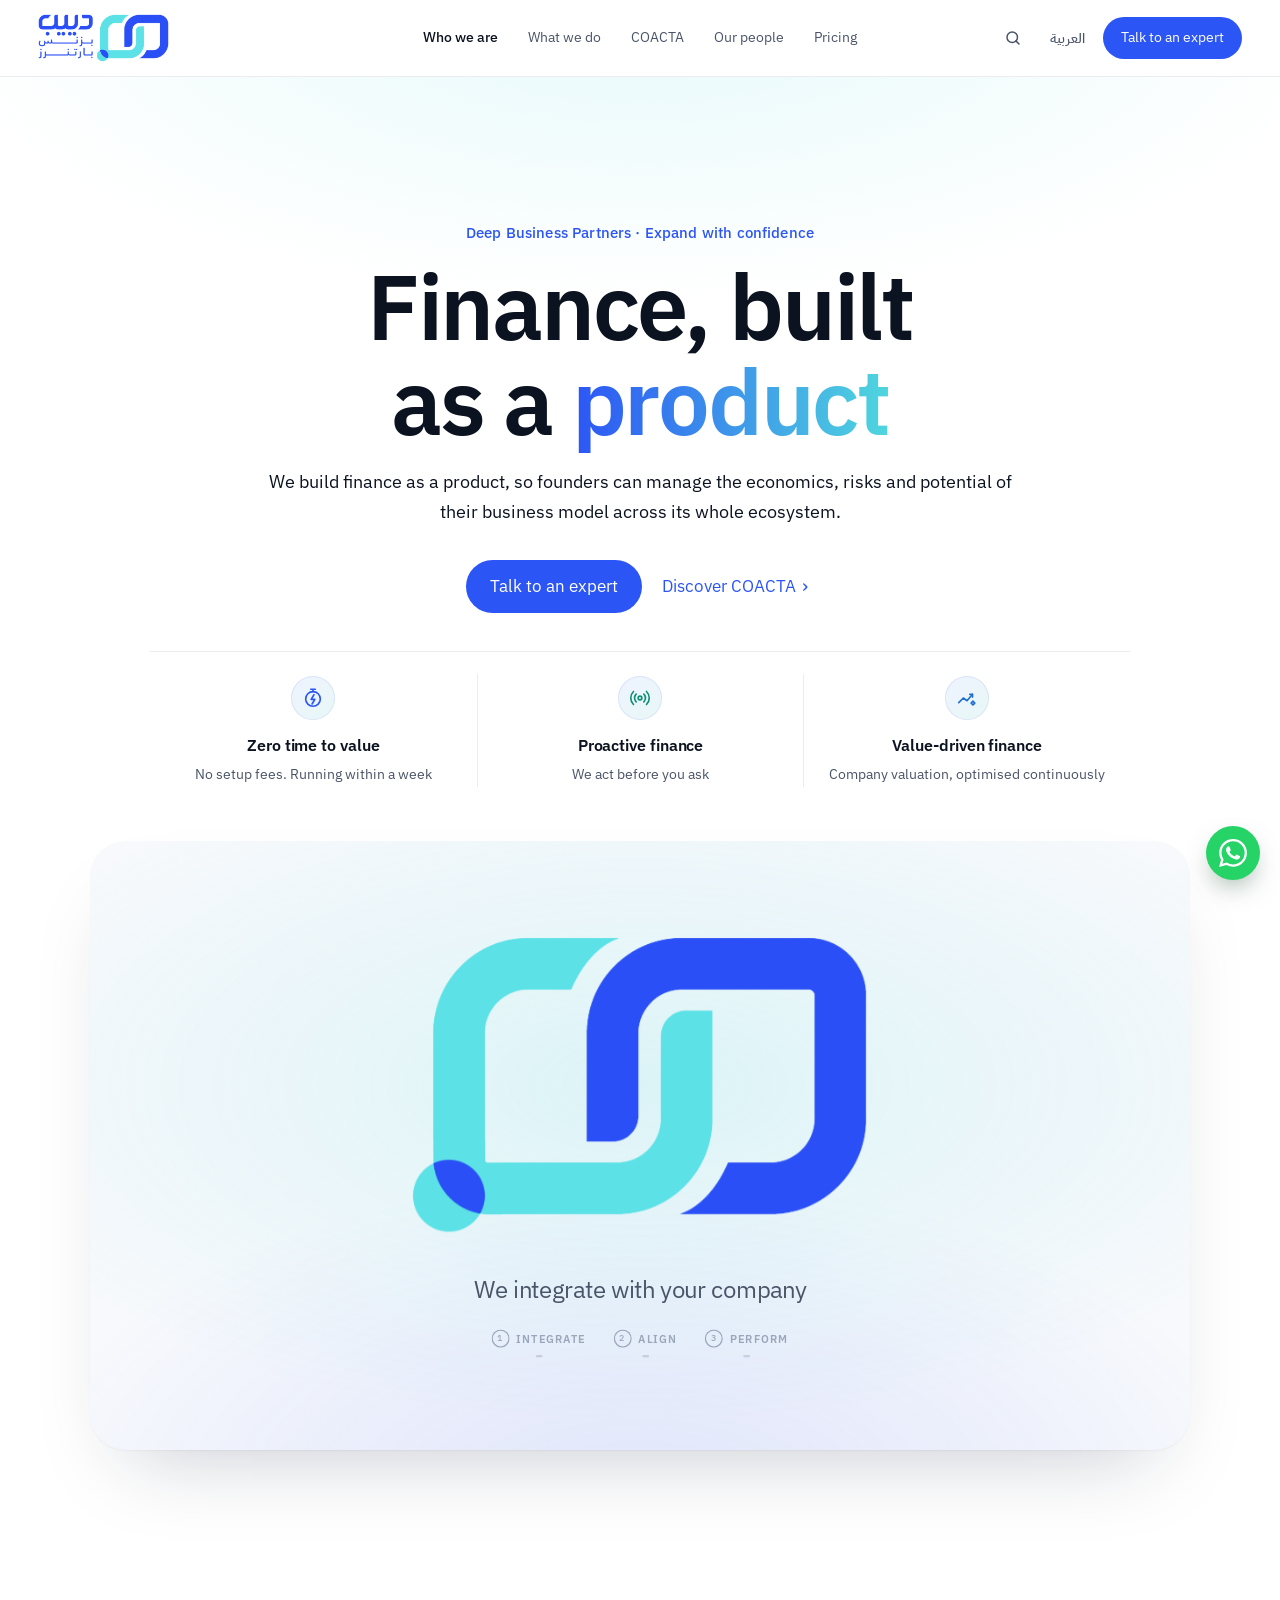
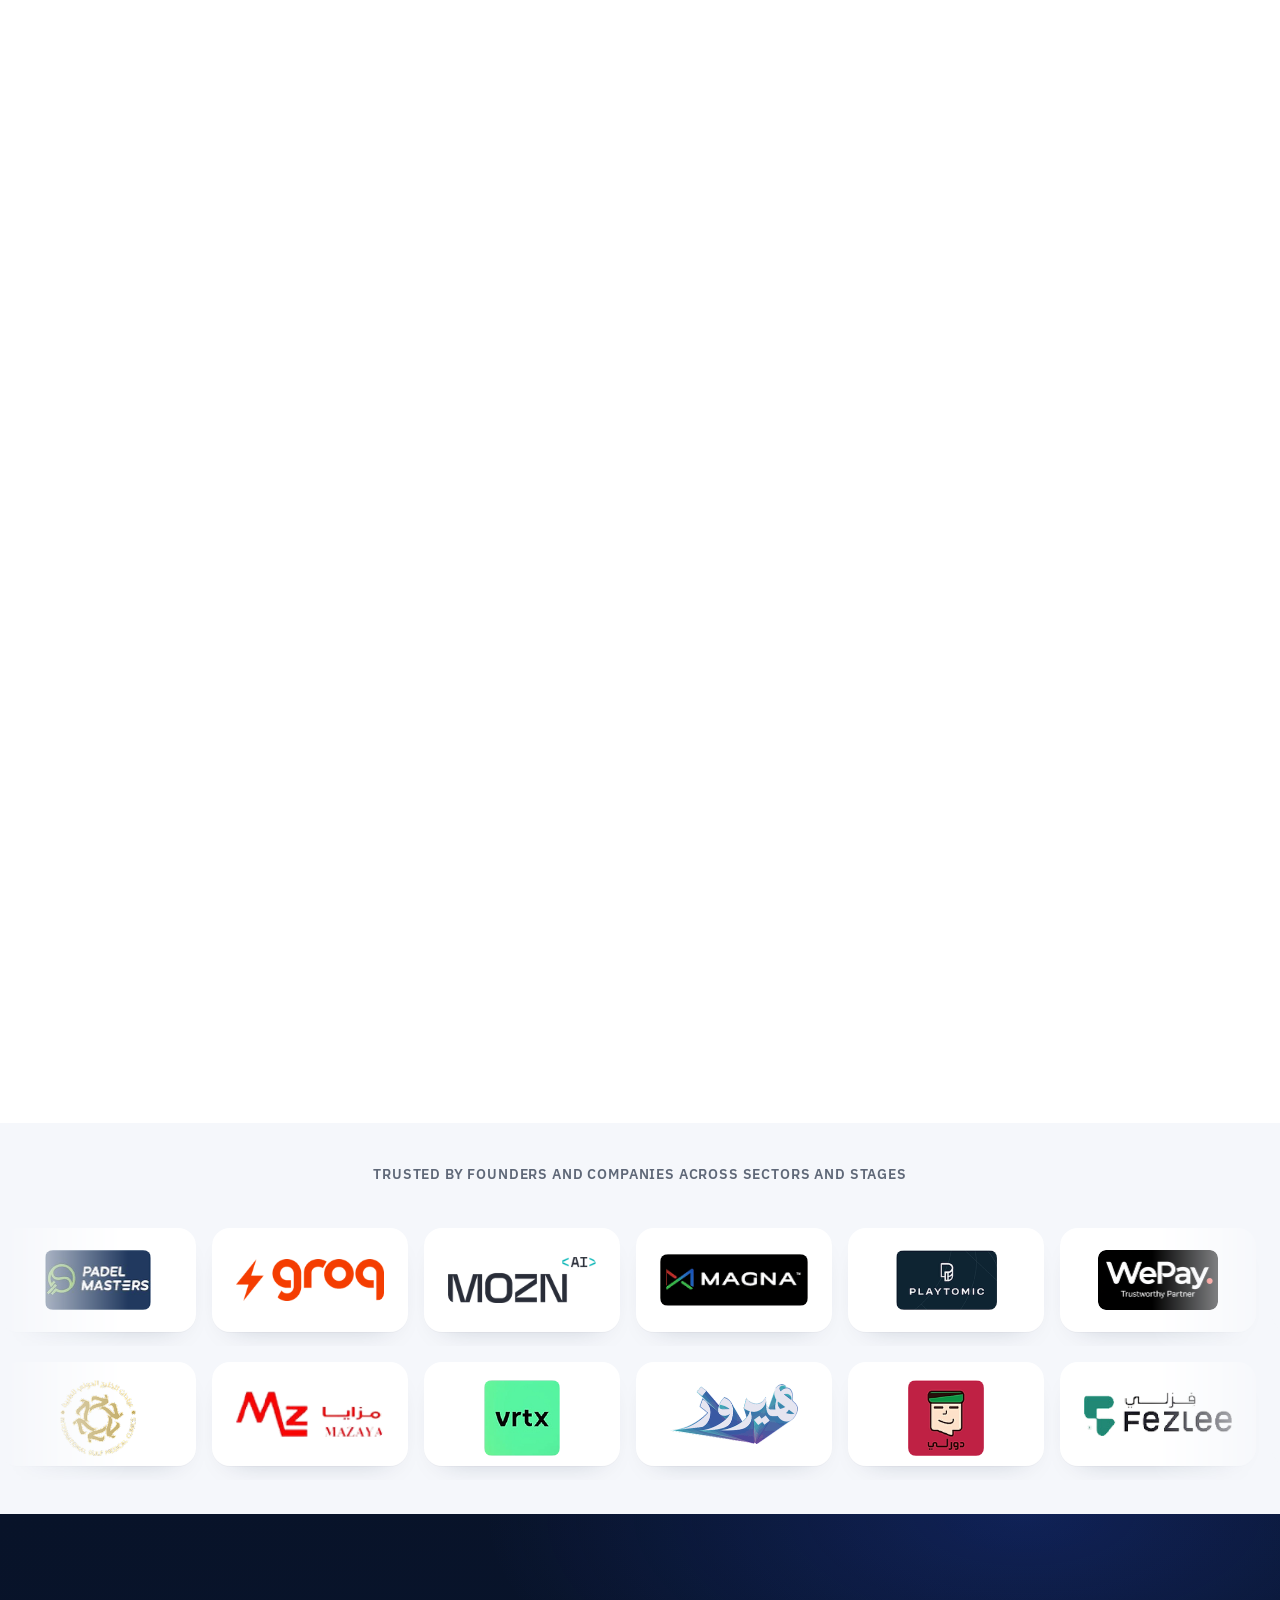
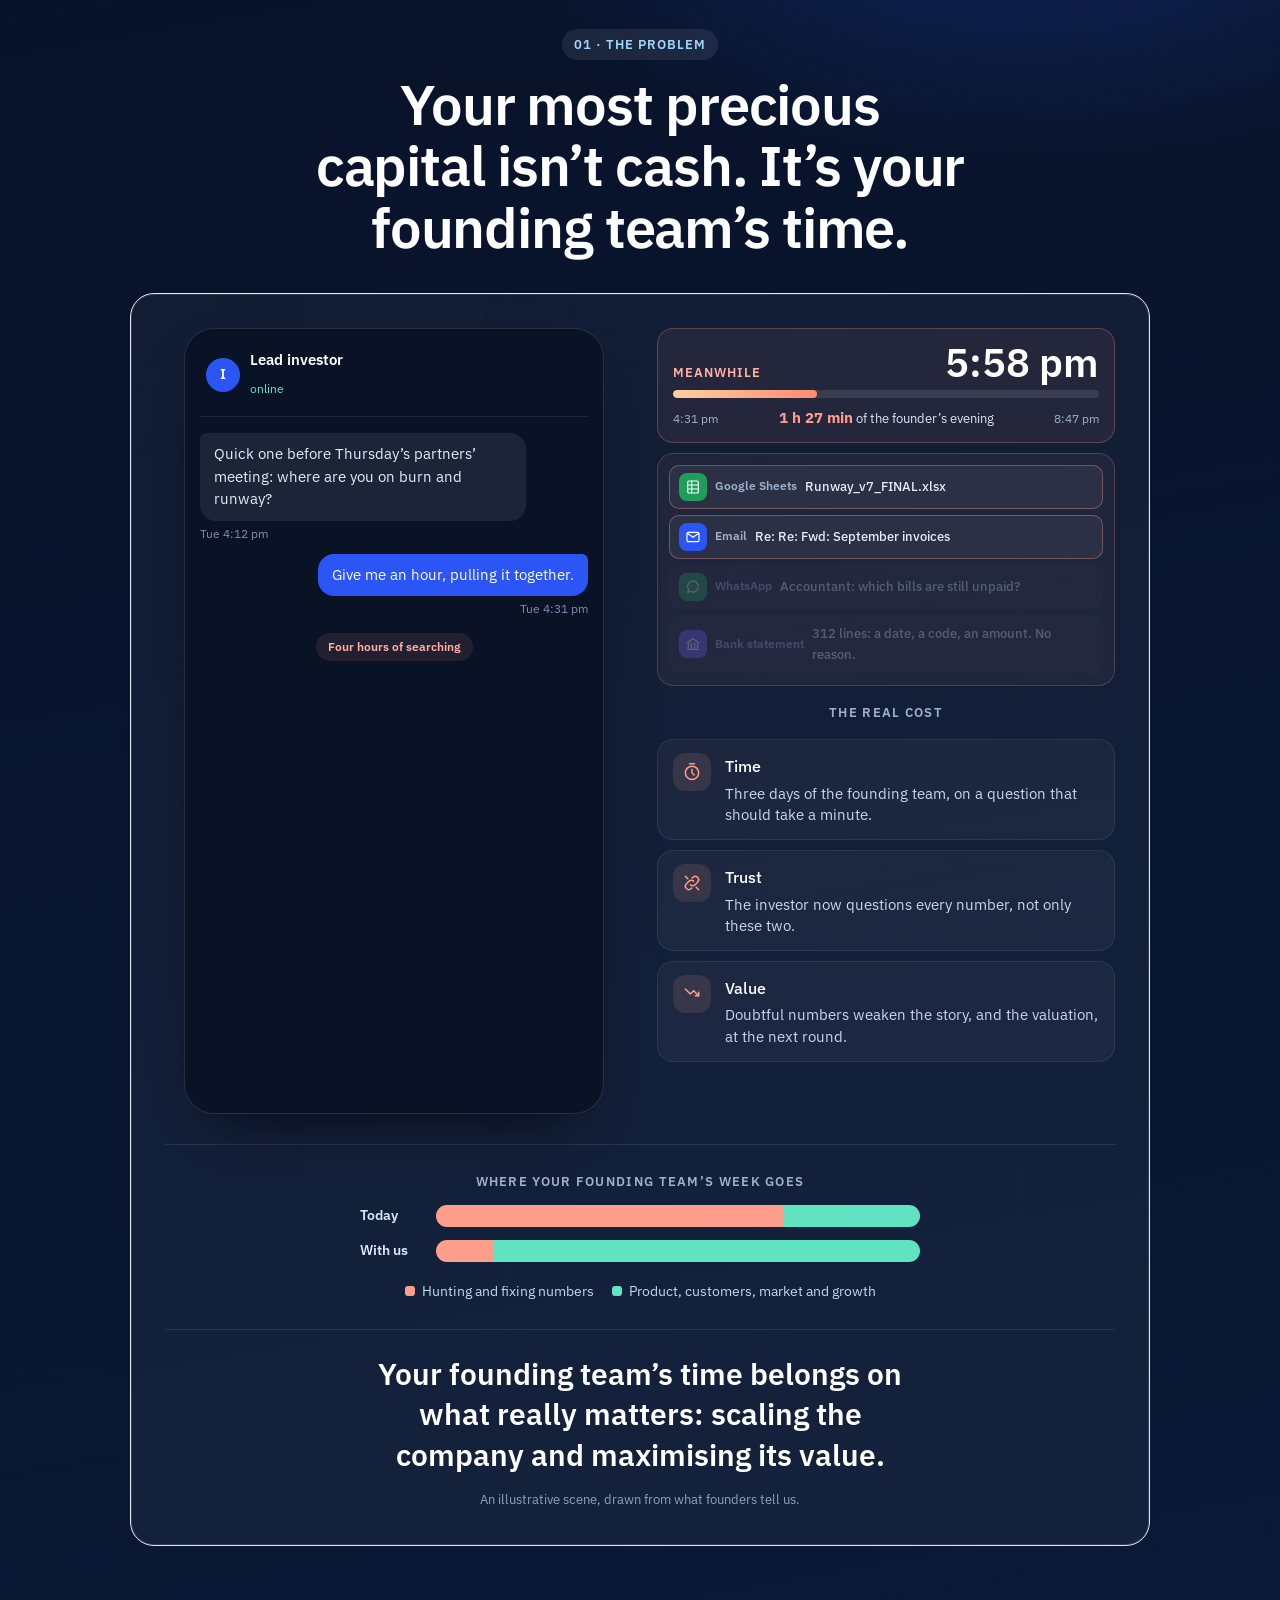
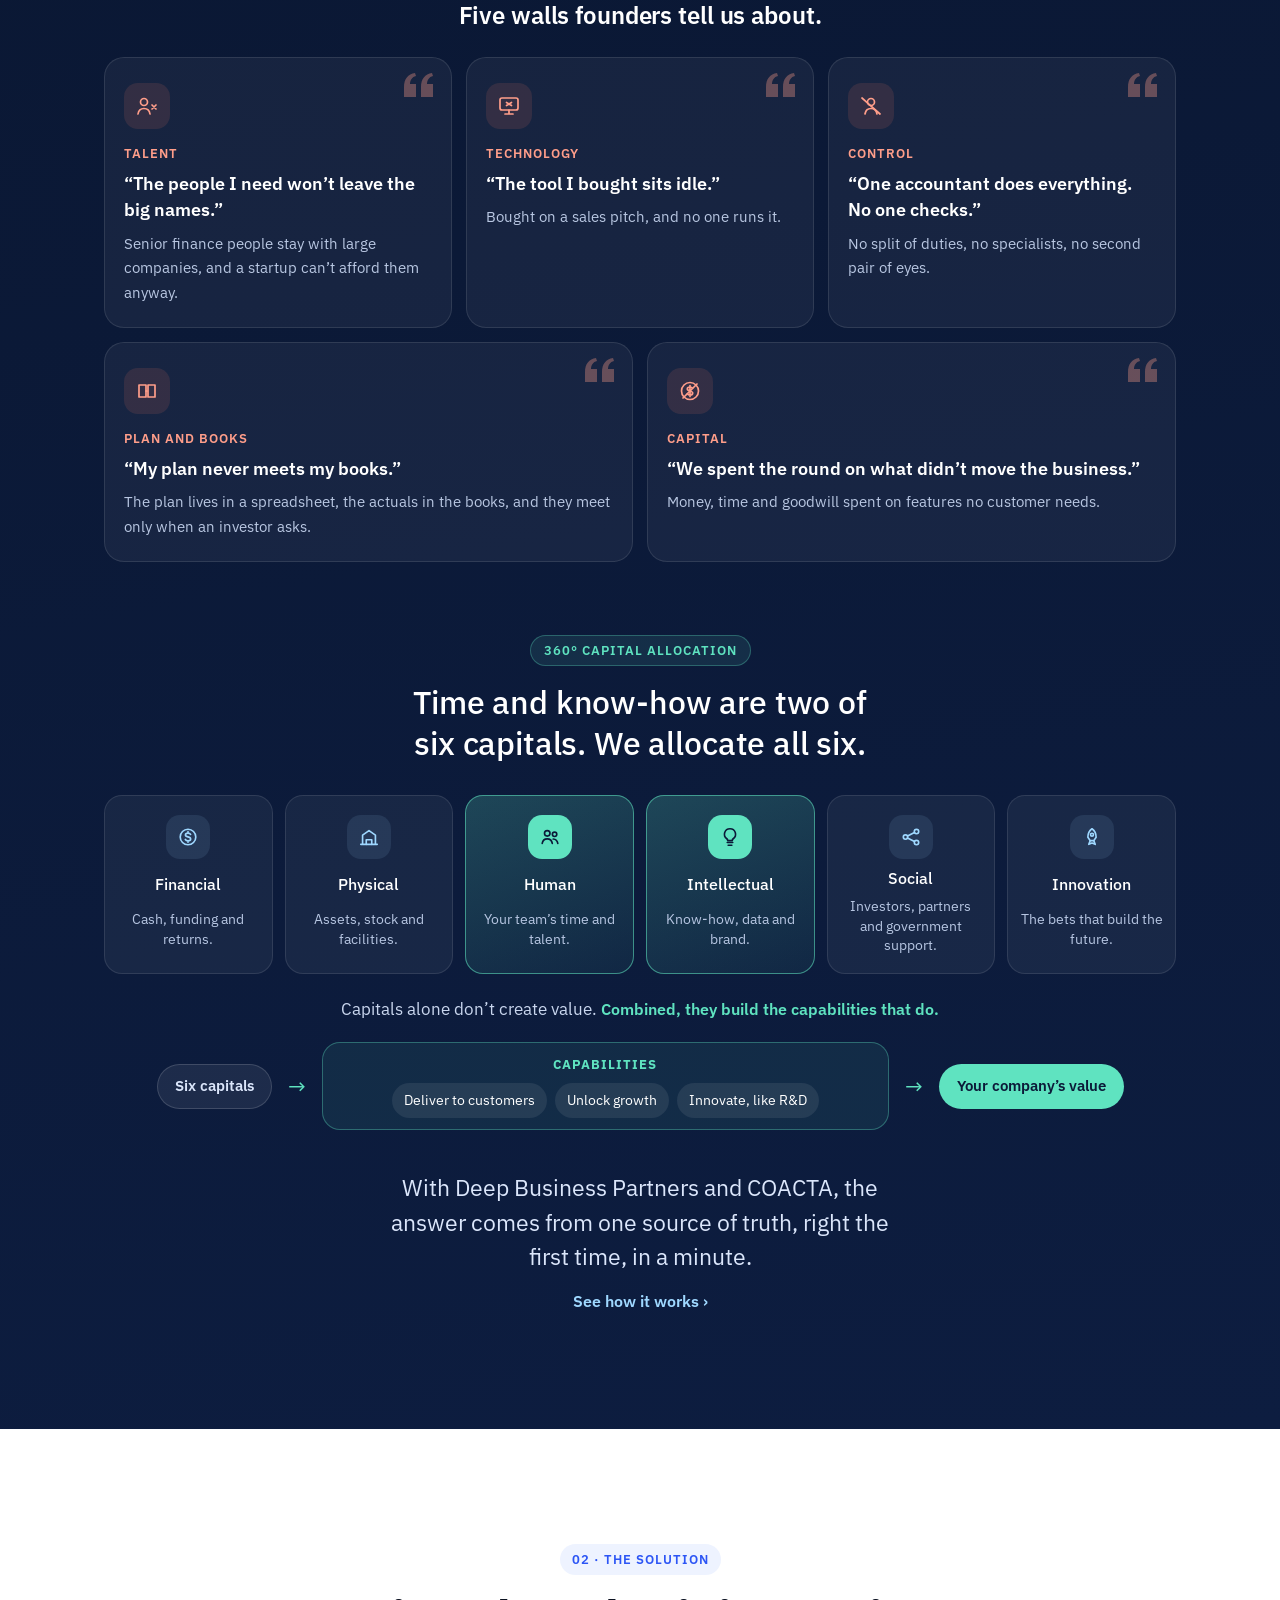
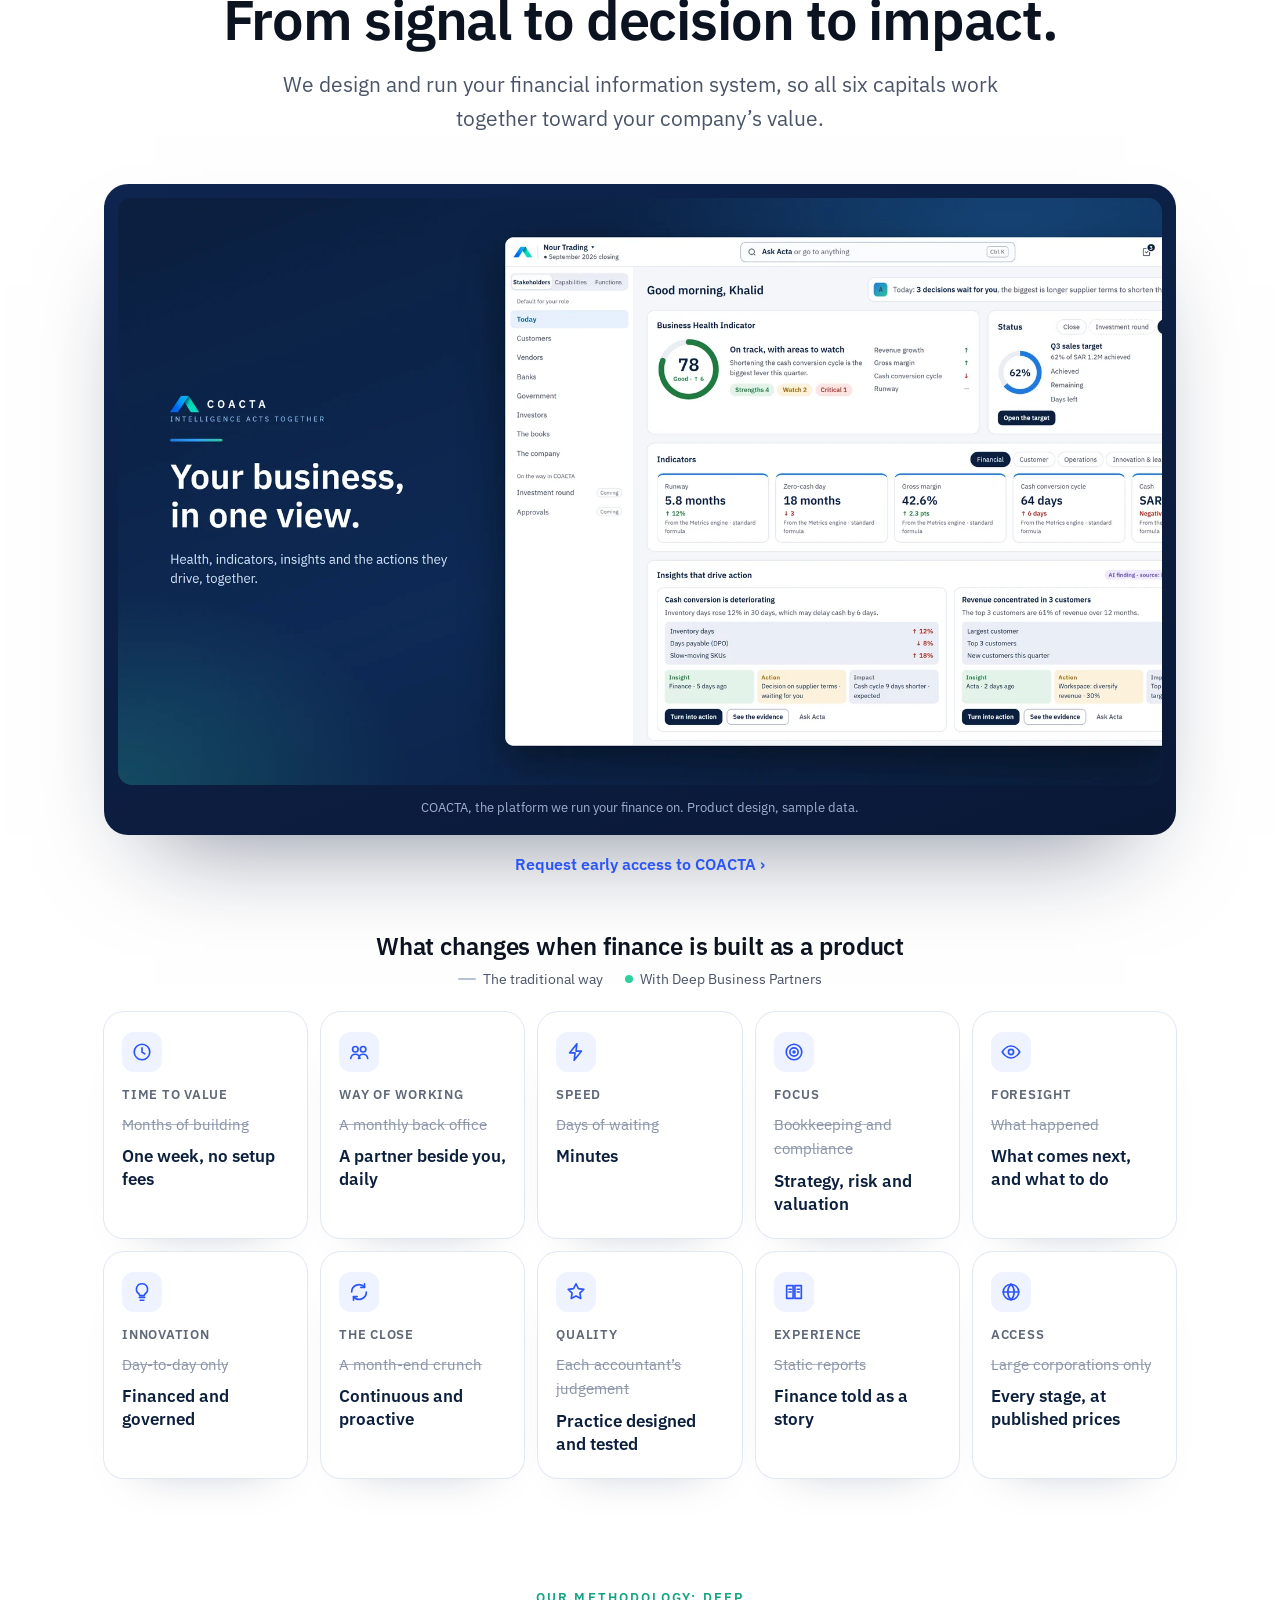
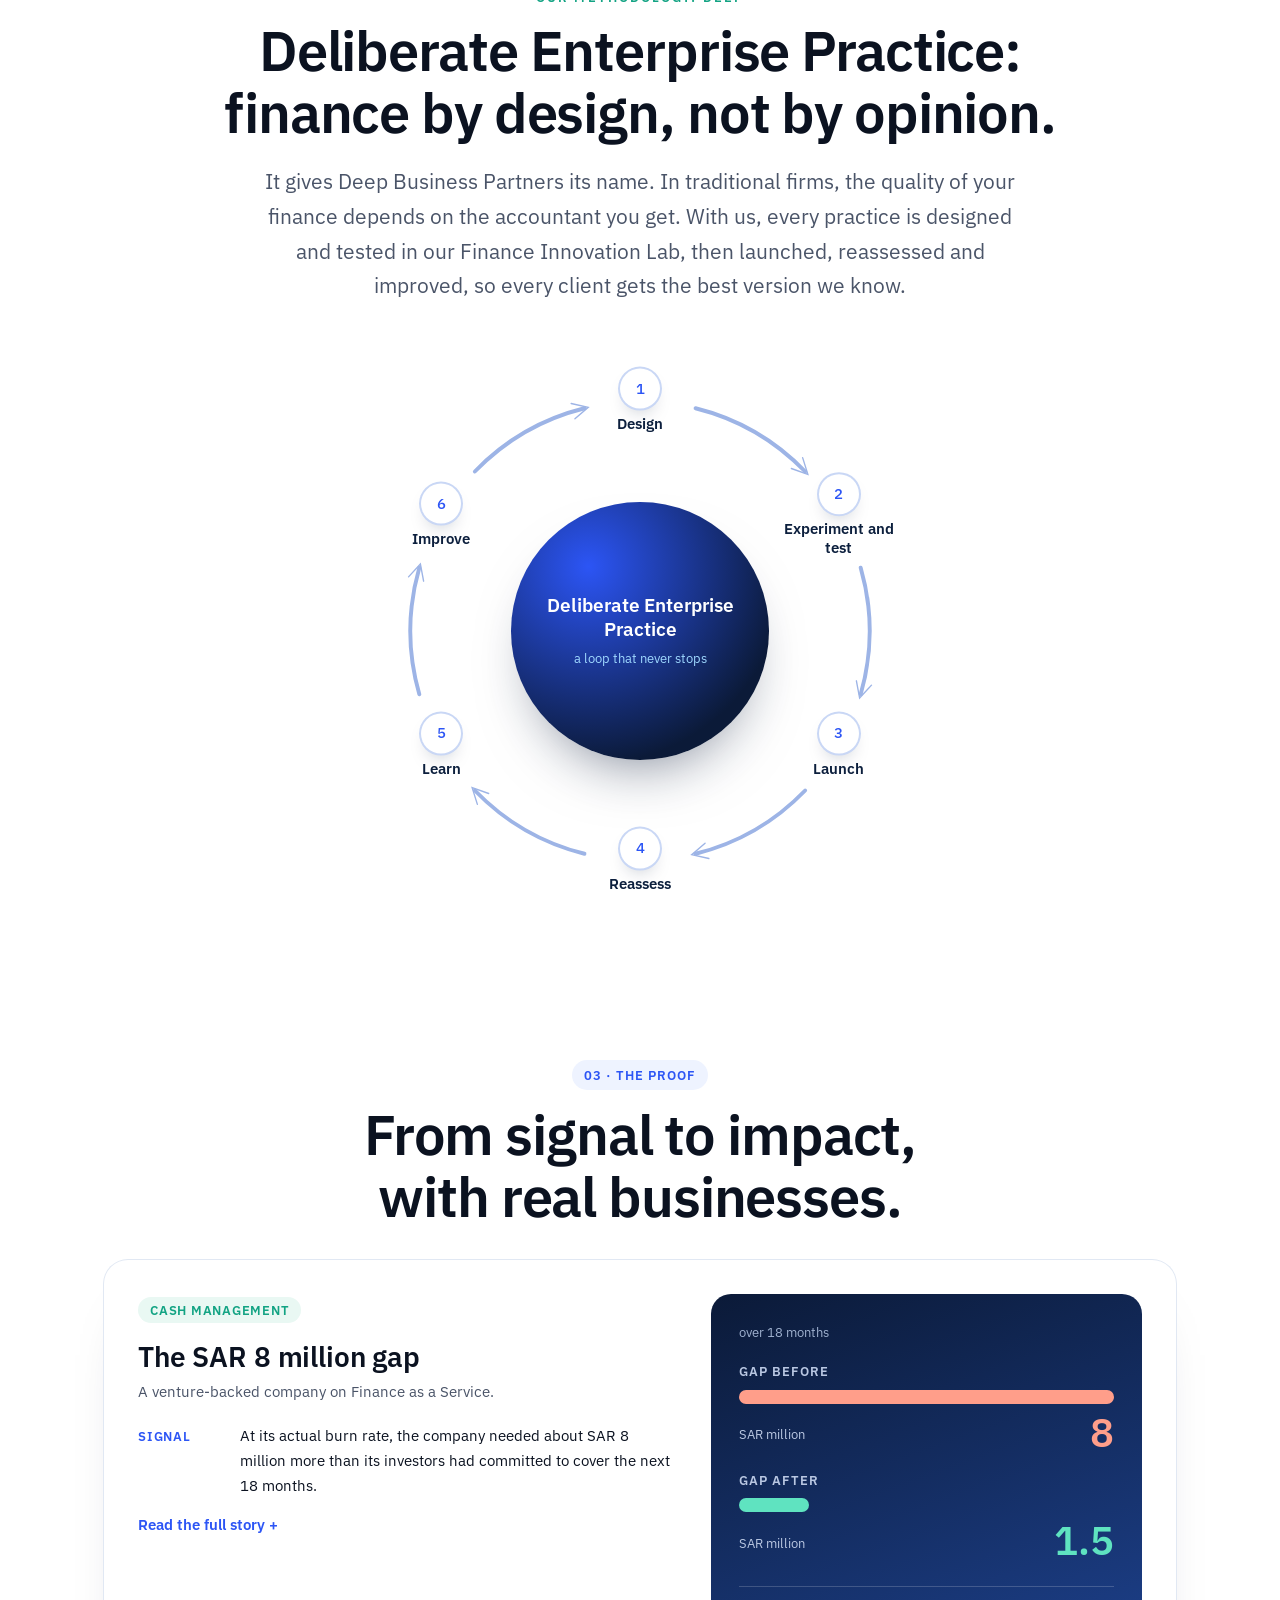
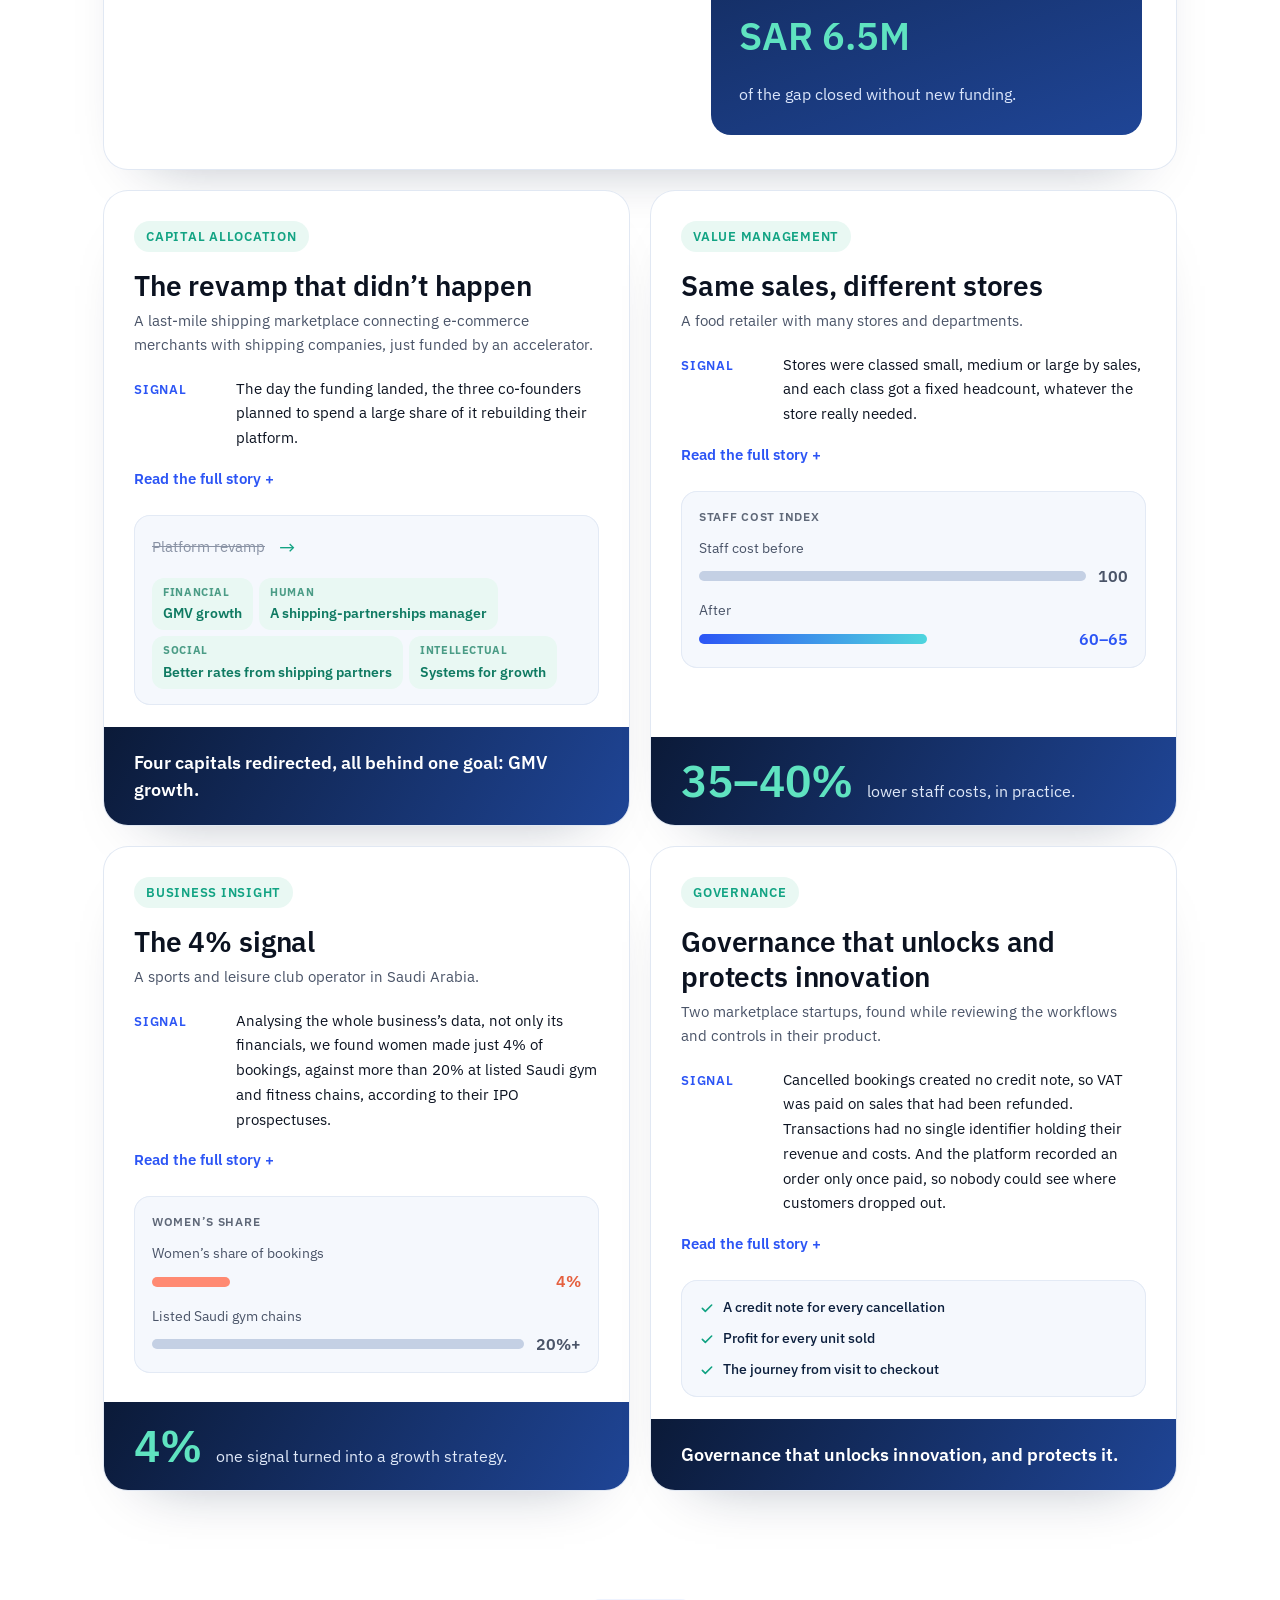
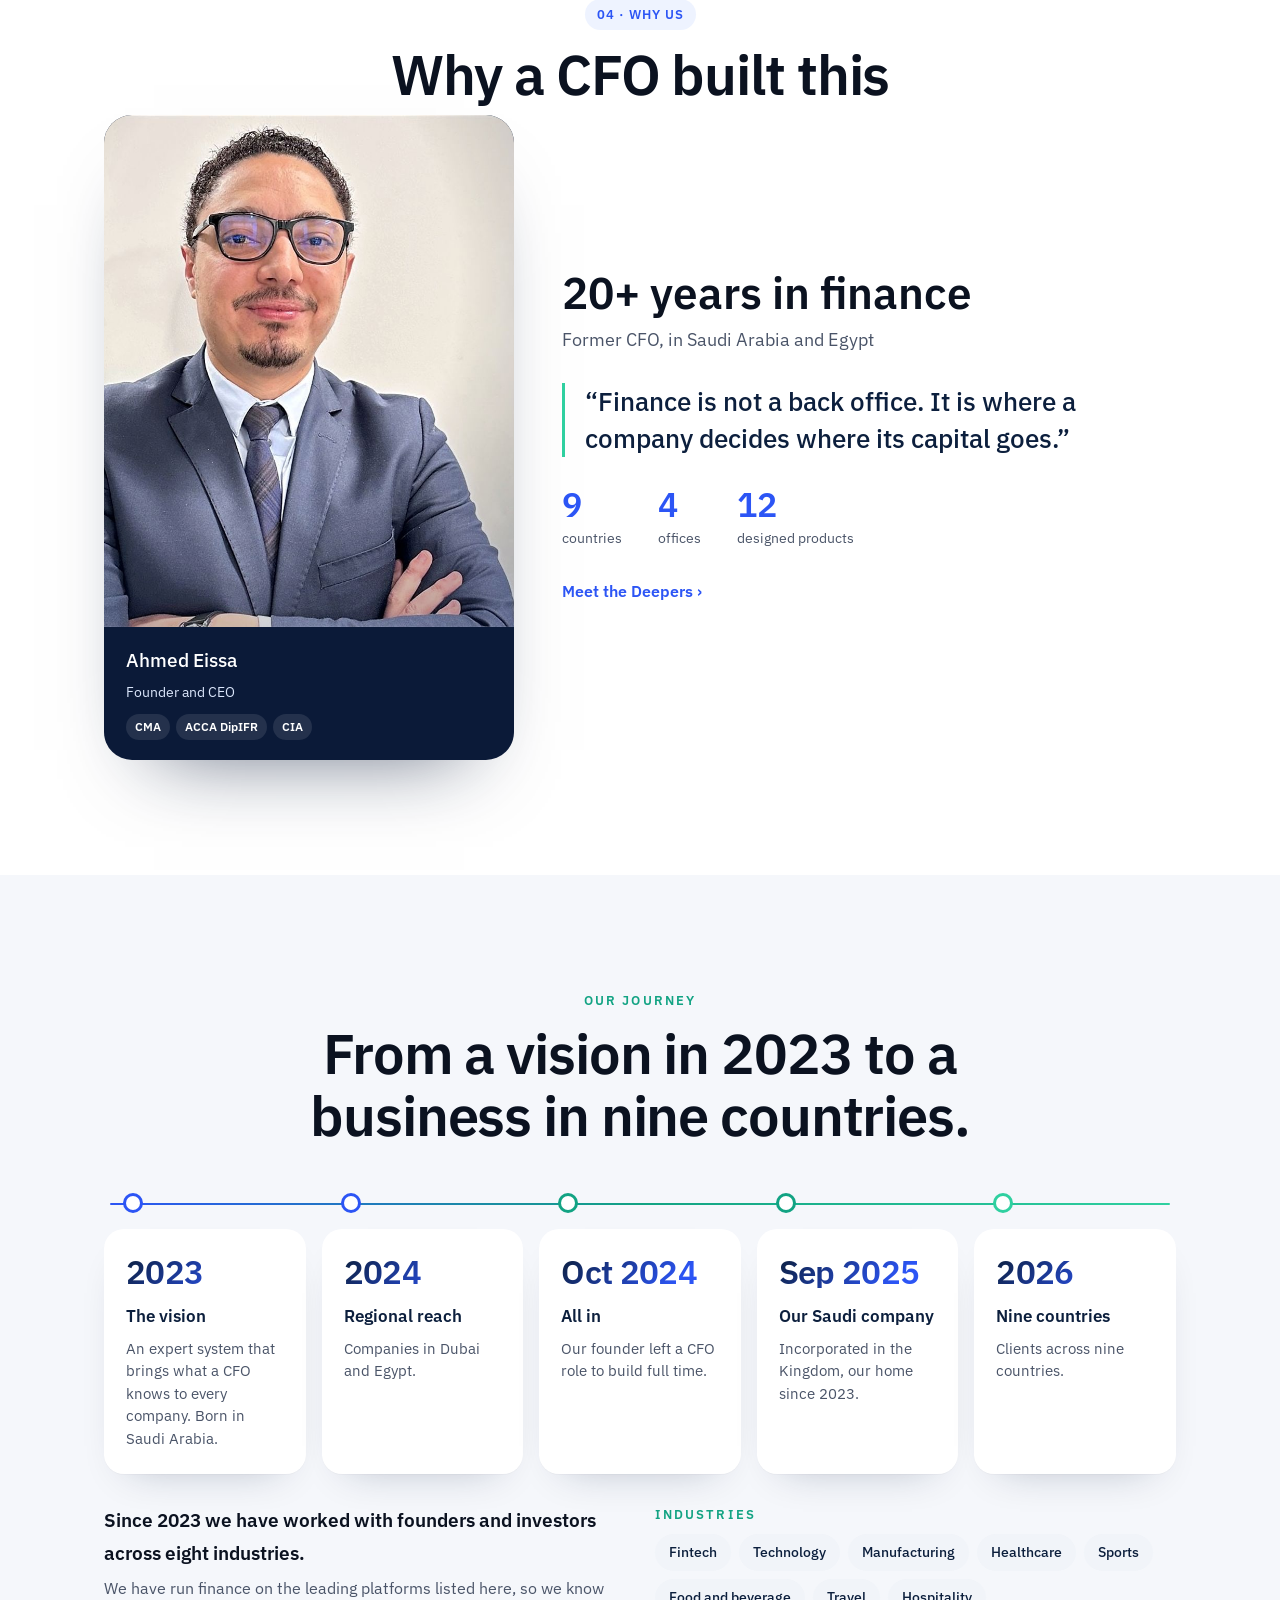
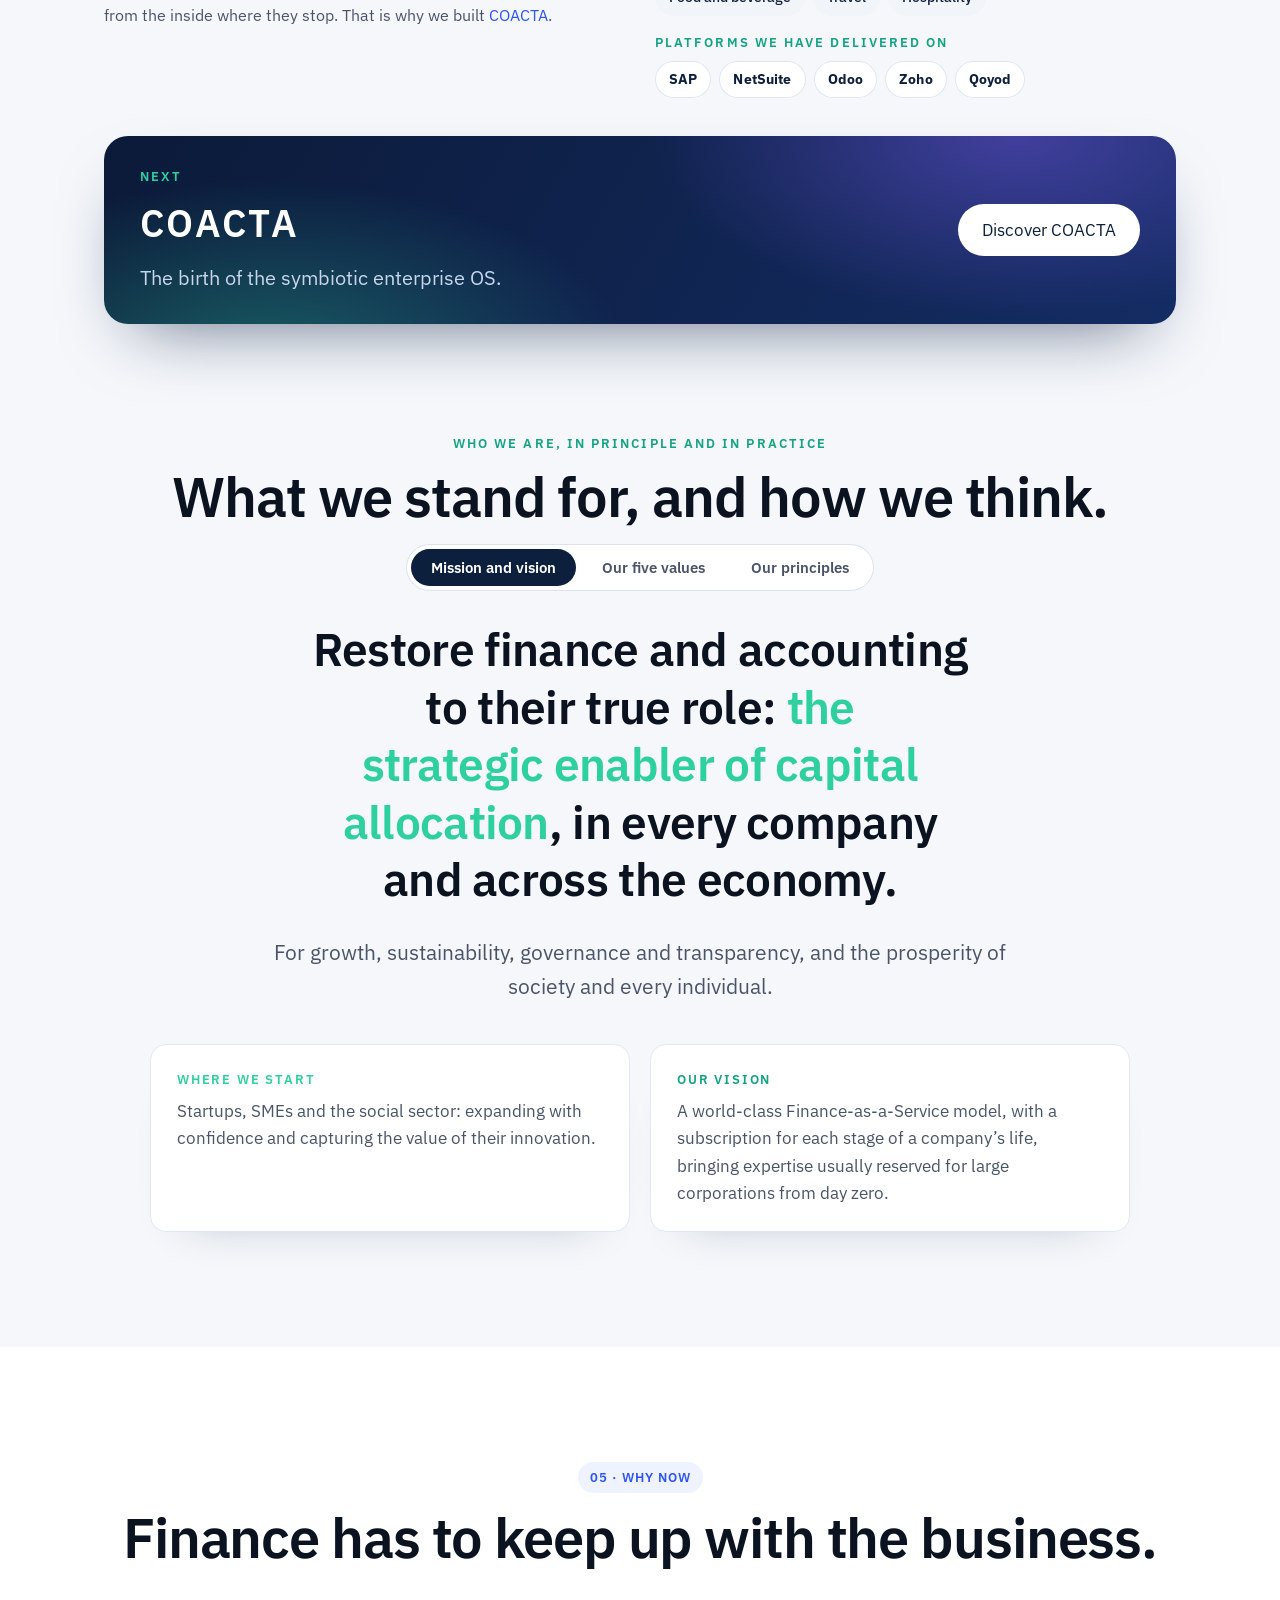
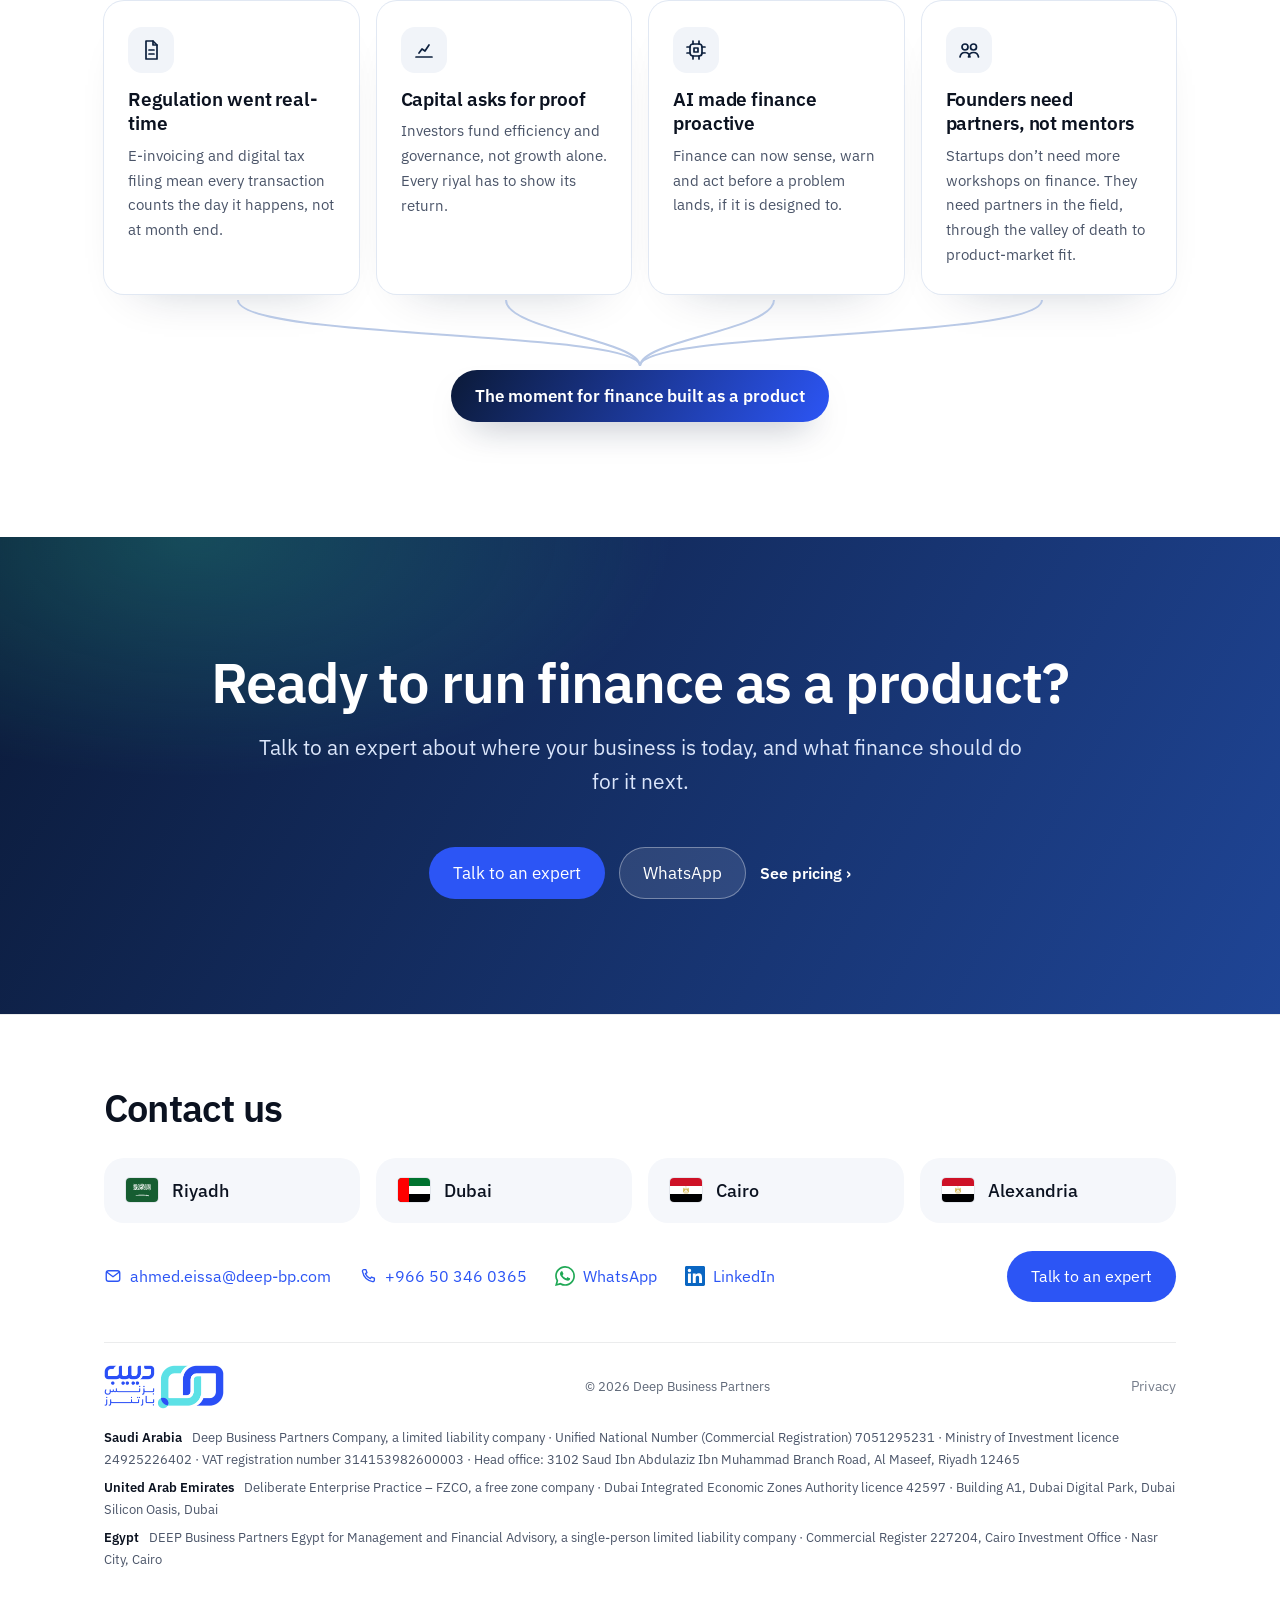
==== index.html @ ac06fc80 "copy(home): the women's-share benchmark is 20%+ at listed Saudi gym and fitness chains, from their I" ====
<!doctype html>
<html lang="ar" dir="rtl">
<head>
<meta charset="utf-8">
<script>/* Decide the language before the first paint, so an English visitor never sees Arabic flash first. */(function(){try{var q=(location.search.match(/[?&]lang=(ar|en)/)||[])[1],s=null;try{s=localStorage.getItem("dbp-lang")}catch(e){}var l=q||s||((navigator.language||"").toLowerCase().indexOf("ar")===0?"ar":"en");if(l!=="ar"){var h=document.documentElement;h.lang="en";h.dir="ltr";h.classList.add("lang-pending");setTimeout(function(){h.classList.remove("lang-pending")},1500)}}catch(e){}})();</script>
<meta name="viewport" content="width=device-width,initial-scale=1">
<title>دييب بزنس بارتنرز · المالية كمنتج</title>
<meta name="description" content="ما تبنيه الشركات في سنوات من الخبرات والأنظمة والحوكمة، تجده جاهزًا باشتراك، يبدأ معك من أسبوعك الأول. في السعودية والإمارات ومصر.">
<link rel="canonical" href="https://deep-bp.com/?lang=ar">
<link rel="alternate" hreflang="ar" href="https://deep-bp.com/?lang=ar">
<link rel="alternate" hreflang="en" href="https://deep-bp.com/?lang=en">
<link rel="alternate" hreflang="x-default" href="https://deep-bp.com/">
<meta name="theme-color" content="#ffffff">
<meta property="og:type" content="website">
<meta property="og:site_name" content="Deep Business Partners">
<meta property="og:title" content="Deep Business Partners · Finance, built as a product · المالية كمنتج">
<meta property="og:description" content="We build finance as a product, so founders can manage the economics, risks and potential of their business model. Finance as a Service in Saudi Arabia, the UAE and Egypt.">
<meta property="og:url" content="https://deep-bp.com/">
<meta property="og:image" content="https://deep-bp.com/assets/og/og-dbp.png">
<meta property="og:image:width" content="1200">
<meta property="og:image:height" content="630">
<meta property="og:image:alt" content="Deep Business Partners · Finance, built as a product · المالية كمنتج">
<meta property="og:locale" content="ar_SA">
<meta property="og:locale:alternate" content="en_US">
<meta name="twitter:card" content="summary_large_image">
<meta name="twitter:title" content="Deep Business Partners · Finance, built as a product · المالية كمنتج">
<meta name="twitter:description" content="We build finance as a product, so founders can manage the economics, risks and potential of their business model. Finance as a Service in Saudi Arabia, the UAE and Egypt.">
<meta name="twitter:image" content="https://deep-bp.com/assets/og/og-dbp.png">
<script type="application/json" id="page-meta">{"ar":{"t":"دييب بزنس بارتنرز · المالية كمنتج","d":"ما تبنيه الشركات في سنوات من الخبرات والأنظمة والحوكمة، تجده جاهزًا باشتراك، يبدأ معك من أسبوعك الأول. في السعودية والإمارات ومصر."},"en":{"t":"Deep Business Partners · Finance, built as a product","d":"We build finance as a product, so founders can manage the economics, risks and potential of their business model. Finance as a Service in Saudi Arabia, the UAE and Egypt."}}</script>
<script type="application/ld+json">{"@context":"https://schema.org","@graph":[{"@type":"Organization","@id":"https://deep-bp.com/#org","name":"Deep Business Partners","alternateName":["دييب بزنس بارتنرز","DBP"],"url":"https://deep-bp.com/","logo":"https://deep-bp.com/assets/dbp-logo.png","foundingDate":"2023","email":"ahmed.eissa@deep-bp.com","telephone":"+966503460365","vatID":"314153982600003","areaServed":["SA","AE","EG"],"sameAs":["https://www.linkedin.com/company/deep-business-partners/"],"founder":{"@type":"Person","@id":"https://deep-bp.com/deepers.html#founder","name":"Ahmed Eissa"},"brand":{"@type":"Brand","name":"COACTA","sameAs":["https://www.linkedin.com/company/coacta-io/"]},"address":[{"@type":"PostalAddress","streetAddress":"3102 Saud Ibn Abdulaziz Ibn Muhammad Branch Road, Al Maseef","addressLocality":"Riyadh","postalCode":"12465","addressCountry":"SA"},{"@type":"PostalAddress","streetAddress":"Building A1, Dubai Digital Park, Dubai Silicon Oasis","addressLocality":"Dubai","addressCountry":"AE"},{"@type":"PostalAddress","addressLocality":"Cairo","addressRegion":"Nasr City","addressCountry":"EG"},{"@type":"PostalAddress","addressLocality":"Alexandria","addressCountry":"EG"}]},{"@type":"WebSite","@id":"https://deep-bp.com/#website","url":"https://deep-bp.com/","name":"Deep Business Partners","inLanguage":["ar","en"],"publisher":{"@id":"https://deep-bp.com/#org"}}]}</script>
<link rel="icon" type="image/png" sizes="32x32" href="assets/favicon-32.png">
<link rel="icon" type="image/png" sizes="64x64" href="assets/favicon-64.png">
<link rel="apple-touch-icon" href="assets/apple-touch-icon.png">
<link rel="preconnect" href="https://fonts.googleapis.com"><link rel="preconnect" href="https://fonts.gstatic.com" crossorigin>
<link href="https://fonts.googleapis.com/css2?family=IBM+Plex+Sans+Arabic:wght@400;500;600;700&family=IBM+Plex+Sans:wght@400;500;600;700&display=swap" rel="stylesheet">
<link rel="stylesheet" href="assets/site.css?v=f51044dda5">
</head>
<body>
<a class="skip" data-lang="ar" href="#ar">انتقل إلى المحتوى</a><a class="skip" data-lang="en" hidden href="#en">Skip to content</a>
<header class="top">
  <div class="bar">
    <a class="brand" href="index.html"><img src="assets/dbp-logo.png" alt="Deep Business Partners · دييب بزنس بارتنرز" width="951" height="349"></a>
    <nav class="pages" aria-label="Pages">
      <a href="index.html" aria-current="page"><span data-lang="ar">من نحن</span><span data-lang="en" hidden>Who we are</span></a>
      <a href="services.html"><span data-lang="ar">منتجاتنا</span><span data-lang="en" hidden>What we do</span></a>
      <a href="coacta.html"><span data-lang="ar">كو أكتا</span><span data-lang="en" hidden>COACTA</span></a>
      <a href="deepers.html"><span data-lang="ar">فريقنا</span><span data-lang="en" hidden>Our people</span></a>
      <a href="pricing.html"><span data-lang="ar">التسعير</span><span data-lang="en" hidden>Pricing</span></a>
    </nav>
    <div class="bar-actions">
      <button type="button" class="icon-btn" id="search-open" aria-label="Search · بحث"><svg viewBox="0 0 24 24" width="18" height="18" aria-hidden="true"><circle cx="11" cy="11" r="7" fill="none" stroke="currentColor" stroke-width="2"/><path d="M20 20l-4.2-4.2" stroke="currentColor" stroke-width="2" stroke-linecap="round"/></svg></button>
      <div class="switch" role="group" aria-label="Language"><button type="button" id="btn-ar" aria-pressed="true" lang="ar">العربية</button><button type="button" id="btn-en" aria-pressed="false" lang="en">English</button></div>
      <a class="btn bar-btn" href="https://outlook.office.com/bookwithme/user/956fda55a02d4e0395dc4618bb60b095@deep-bp.com?anonymous&amp;ep=bwmEmailSignature" target="_blank" rel="noopener"><span data-lang="ar">تحدّث مع خبير</span><span data-lang="en" hidden>Talk to an expert</span></a>
    </div>
  </div>
</header>
<div class="search-overlay" id="search" hidden>
  <div class="search-box" role="dialog" aria-modal="true" aria-label="Search">
    <div class="search-field"><svg viewBox="0 0 24 24" width="18" height="18" aria-hidden="true"><circle cx="11" cy="11" r="7" fill="none" stroke="currentColor" stroke-width="2"/><path d="M20 20l-4.2-4.2" stroke="currentColor" stroke-width="2" stroke-linecap="round"/></svg><input id="search-input" type="search" autocomplete="off" placeholder=""><button type="button" class="search-close" id="search-close" aria-label="Close">Esc</button></div>
    <ul class="search-results" id="search-results"></ul>
  </div>
</div>

<main id="ar" lang="ar" dir="rtl" tabindex="-1">
  <section class="hero" id="s-1"><div class="wrap">
    <span class="eyebrow">دييب بزنس بارتنرز · توسَّع بثقة</span>
    <h1>المالية <span class="accent">كمنتج</span></h1>
    <p>ما تبنيه الشركات في سنوات من الخبرات والأنظمة والحوكمة، تجده جاهزًا باشتراك، يبدأ معك من أسبوعك الأول.</p>
    <div class="actions"><a class="btn" href="https://outlook.office.com/bookwithme/user/956fda55a02d4e0395dc4618bb60b095@deep-bp.com?anonymous&amp;ep=bwmEmailSignature" target="_blank" rel="noopener">تحدّث مع خبير</a><a class="btn ghost" href="coacta.html">اكتشف كو أكتا</a></div>
    <ul class="hero-facts themed"><li><span class="hf-ic" aria-hidden="true"><svg viewBox="0 0 24 24" width="22" height="22" fill="none" stroke="currentColor" stroke-width="1.8" stroke-linecap="round" stroke-linejoin="round"><circle cx="12" cy="13" r="8"/><path d="M12 2.5v2.5M9.5 2.5h5"/><path d="M13 8.5l-3 5h4l-3 5"/></svg></span><b>قيمة فورية</b><span>بلا رسوم تأسيس، ونبدأ معك من الأسبوع الأول</span></li><li><span class="hf-ic" aria-hidden="true"><svg viewBox="0 0 24 24" width="22" height="22" fill="none" stroke="currentColor" stroke-width="1.8" stroke-linecap="round" stroke-linejoin="round"><circle cx="12" cy="12" r="2"/><path d="M7.8 7.8a6 6 0 0 0 0 8.4M16.2 16.2a6 6 0 0 0 0-8.4M4.9 4.9a10 10 0 0 0 0 14.2M19.1 19.1a10 10 0 0 0 0-14.2"/></svg></span><b>مالية استباقية</b><span>نبادر قبل أن تسأل</span></li><li><span class="hf-ic" aria-hidden="true"><svg viewBox="0 0 24 24" width="22" height="22" fill="none" stroke="currentColor" stroke-width="1.8" stroke-linecap="round" stroke-linejoin="round"><path d="M3 17l5-5 4 3 6-7"/><path d="M15 8h3v3"/><path d="M18.5 15.5l2 2-2 2-2-2z"/></svg></span><b>مالية تقودها القيمة</b><span>تقييم شركتك، نحسّنه باستمرار</span></li></ul>

    </div></section>
  <section class="stage-scroll" data-span="0.95" aria-label="قصة شعار دييب بزنس بارتنرز"><div class="stage-sticky"><div class="stage-panel">
    <figure class="merge" aria-label="العميل ودييب بزنس بارتنرز يندمجان في منظّمة واحدة متصلة">
      <div class="merge-stage">
        <span class="m-glow g-c" aria-hidden="true"></span><span class="m-glow g-b" aria-hidden="true"></span><span class="m-glow g-t" aria-hidden="true"></span>
        <img class="m-customer" src="assets/dbp-mark-customer.png" alt="" width="524" height="345">
        <img class="m-dbp" src="assets/dbp-mark-dbp.png" alt="" width="524" height="345">
        <img class="m-dot" src="assets/dbp-mark-dot.png" alt="" width="524" height="345">
        <span class="m-ring" aria-hidden="true"></span><span class="m-ring r2" aria-hidden="true"></span>
        <span class="m-sheen" aria-hidden="true"></span>
      </div>
      <figcaption>
        <span class="cap-a">نندمج مع شركتك</span>
        <span class="cap-m">نتعارف، نتحاور، ثم نتناغم</span>
        <span class="cap-b">كيان مترابط عالي الأداء</span>
      </figcaption>
      <div class="cap-steps" aria-hidden="true"><span><b>1</b>الاندماج</span><span><b>2</b>التناغم</span><span><b>3</b>الأداء</span></div>
    </figure>
  </div></div></section>

  <section class="block clients-block strip" id="s-6"><div class="wrap">
    <p class="strip-h">يثق بنا مؤسسون وشركات من قطاعات ومراحل مختلفة</p>
  </div>
  <div class="marquee" dir="ltr"><ul class="track"><li><img src="assets/clients/padel-masters.png" alt="Padel Masters" loading="lazy" height="64"></li><li><img src="assets/clients/groq.png" alt="Groq" loading="lazy" height="64"></li><li><img src="assets/clients/mozn.png" alt="MOZN" loading="lazy" height="64"></li><li><img src="assets/clients/magna.png" alt="Magna" loading="lazy" height="64"></li><li><img src="assets/clients/playtomic.png" alt="Playtomic" loading="lazy" height="64"></li><li><img src="assets/clients/wepay.png?v=2" alt="WePay" loading="lazy" height="64"></li><li><img class="sq" src="assets/clients/sighti.png" alt="Sighti" loading="lazy" height="64"></li><li><img src="assets/clients/2d-doctors.png" alt="2D Doctors" loading="lazy" height="64"></li><li><img class="sq" src="assets/clients/serva.png" alt="Serva" loading="lazy" height="64"></li><li><img src="assets/clients/guestna.png" alt="Guestna" loading="lazy" height="64"></li><li><img src="assets/clients/majd-alarabiya.png" alt="Majd Al Arabiya" loading="lazy" height="64"></li><li><img class="sq" src="assets/clients/al-masiya.png" alt="Al Masiya Group" loading="lazy" height="64"></li><li><img src="assets/clients/bus14.png" alt="BUS14" loading="lazy" height="64"></li><li><img src="assets/clients/travel.png" alt="دليل المسافرون · Daleel Al Musafiroon" loading="lazy" height="64"></li><li aria-hidden="true"><img src="assets/clients/padel-masters.png" alt="" loading="lazy" height="64"></li><li aria-hidden="true"><img src="assets/clients/groq.png" alt="" loading="lazy" height="64"></li><li aria-hidden="true"><img src="assets/clients/mozn.png" alt="" loading="lazy" height="64"></li><li aria-hidden="true"><img src="assets/clients/magna.png" alt="" loading="lazy" height="64"></li><li aria-hidden="true"><img src="assets/clients/playtomic.png" alt="" loading="lazy" height="64"></li><li aria-hidden="true"><img src="assets/clients/wepay.png?v=2" alt="" loading="lazy" height="64"></li><li aria-hidden="true"><img class="sq" src="assets/clients/sighti.png" alt="" loading="lazy" height="64"></li><li aria-hidden="true"><img src="assets/clients/2d-doctors.png" alt="" loading="lazy" height="64"></li><li aria-hidden="true"><img class="sq" src="assets/clients/serva.png" alt="" loading="lazy" height="64"></li><li aria-hidden="true"><img src="assets/clients/guestna.png" alt="" loading="lazy" height="64"></li><li aria-hidden="true"><img src="assets/clients/majd-alarabiya.png" alt="" loading="lazy" height="64"></li><li aria-hidden="true"><img class="sq" src="assets/clients/al-masiya.png" alt="" loading="lazy" height="64"></li><li aria-hidden="true"><img src="assets/clients/bus14.png" alt="" loading="lazy" height="64"></li><li aria-hidden="true"><img src="assets/clients/travel.png" alt="" loading="lazy" height="64"></li></ul></div><div class="marquee reverse" dir="ltr"><ul class="track"><li><img class="sq" src="assets/clients/igmc.png" alt="International Gulf Medical Clinics" loading="lazy" height="64"></li><li><img src="assets/clients/mazaya.png" alt="Mazaya" loading="lazy" height="64"></li><li><img class="sq" src="assets/clients/vrtx.png" alt="vrtx" loading="lazy" height="64"></li><li><img src="assets/clients/heroz.png" alt="Heroz" loading="lazy" height="64"></li><li><img class="sq" src="assets/clients/doorly.png" alt="Doorly" loading="lazy" height="64"></li><li><img src="assets/clients/fezlee.png" alt="Fezlee" loading="lazy" height="64"></li><li><img src="assets/clients/drb.png" alt="drb Saudiverse Journey" loading="lazy" height="64"></li><li><img class="sq" src="assets/clients/kaaph.png" alt="Kaaph" loading="lazy" height="64"></li><li><img class="sq" src="assets/clients/al-kholood.png" alt="Al Kholood Club" loading="lazy" height="64"></li><li><img src="assets/clients/lava-blox.png" alt="Lava Blox" loading="lazy" height="64"></li><li><img class="sq" src="assets/clients/makank.png" alt="Makank" loading="lazy" height="64"></li><li><img class="sq" src="assets/clients/la-piuma.png" alt="La Piuma Coffee" loading="lazy" height="64"></li><li><img class="sq" src="assets/clients/saif-hotel.png" alt="Saif Boutique Hotel International" loading="lazy" height="64"></li><li><img class="sq" src="assets/clients/mora.png" alt="Mora" loading="lazy" height="64"></li><li aria-hidden="true"><img class="sq" src="assets/clients/igmc.png" alt="" loading="lazy" height="64"></li><li aria-hidden="true"><img src="assets/clients/mazaya.png" alt="" loading="lazy" height="64"></li><li aria-hidden="true"><img class="sq" src="assets/clients/vrtx.png" alt="" loading="lazy" height="64"></li><li aria-hidden="true"><img src="assets/clients/heroz.png" alt="" loading="lazy" height="64"></li><li aria-hidden="true"><img class="sq" src="assets/clients/doorly.png" alt="" loading="lazy" height="64"></li><li aria-hidden="true"><img src="assets/clients/fezlee.png" alt="" loading="lazy" height="64"></li><li aria-hidden="true"><img src="assets/clients/drb.png" alt="" loading="lazy" height="64"></li><li aria-hidden="true"><img class="sq" src="assets/clients/kaaph.png" alt="" loading="lazy" height="64"></li><li aria-hidden="true"><img class="sq" src="assets/clients/al-kholood.png" alt="" loading="lazy" height="64"></li><li aria-hidden="true"><img src="assets/clients/lava-blox.png" alt="" loading="lazy" height="64"></li><li aria-hidden="true"><img class="sq" src="assets/clients/makank.png" alt="" loading="lazy" height="64"></li><li aria-hidden="true"><img class="sq" src="assets/clients/la-piuma.png" alt="" loading="lazy" height="64"></li><li aria-hidden="true"><img class="sq" src="assets/clients/saif-hotel.png" alt="" loading="lazy" height="64"></li><li aria-hidden="true"><img class="sq" src="assets/clients/mora.png" alt="" loading="lazy" height="64"></li></ul></div>
  <p class="note">الشعارات علامات تجارية مملوكة لأصحابها.</p>
  </section>

  <section class="block pain-block" id="pain-ar"><div class="wrap">
    <span class="chapter">01 · المشكلة</span>
    <h2>أثمن رأس مال لديك ليس النقد، <span class="accent">بل وقت فريقك المؤسس.</span></h2>
    <figure class="scene night hc2">
      <div class="night-grid">
        <div class="night-phone" aria-label="مشهد توضيحي مستوحى مما يرويه لنا المؤسسون.">
          <div class="np-top"><span class="np-av" aria-hidden="true">م</span><span><b>المستثمر الرئيسي</b><i>متصل</i></span></div>
          <ol class="np-thread">
            <li class="np-in" style="--d:0"><p>سؤال سريع قبل اجتماع الشركاء يوم الخميس: كم تنفقون من النقد شهريًا، وكم شهرًا يكفيكم ما تبقّى؟</p><time>الثلاثاء 4:12 م</time></li>
            <li class="np-out" style="--d:1"><p>أمهلني ساعة أجمع فيها الأرقام وأعود إليك.</p><time>الثلاثاء 4:31 م</time></li>
            <li class="np-gap" style="--d:2"><span>أربع ساعات من البحث</span></li>
            <li class="np-out" style="--d:3"><p>النقد يكفينا نحو 14 شهرًا، وإيرادات الربع الثالث 1.2 مليون ريال، أفضل ربع مرّ علينا.</p><time>الثلاثاء 8:47 م</time></li>
            <li class="np-in" style="--d:4"><p>قفزة كبيرة في إيرادات الربع! هل هي اشتراكات سنوية دُفعت مقدّمًا؟ فهذه يُعترف بها إيرادًا على مدى اثني عشر شهرًا وفق معيار IFRS 15. لنراجع الأرقام معًا يوم الخميس.</p><time>الأربعاء 9:40 ص</time></li>
            <li class="np-out np-alert" style="--d:5"><p>راجعناها: فاتورتا مورّد عن سبتمبر لم تُقيَّدا، واشتراكات سنوية بقيمة 720 ألف ريال حصّلناها في يوليو فسجّلناها كلها إيرادًا للربع، ولا يخصّ الربع منها إلا ثلاثة أشهر. بعد التصحيح: النقد يكفينا 11 شهرًا، وإيرادات الربع 660 ألف ريال.</p><time>الخميس 11:20 ص</time></li>
          </ol>
        </div>
        <div class="night-runway hc-cost">
          <div class="hc-hunt"><div class="hh-clock" data-from="991" data-span="256" data-lang="ar">
            <div class="hh-top"><span class="hh-label">في هذه الأثناء</span><b class="hh-time">8:47 م</b></div>
            <div class="hh-bar" aria-hidden="true"><i></i></div>
            <div class="hh-scale"><span>4:31 م</span><span class="hh-spent"><b>4 ساعات و16 دقيقة</b> من وقت المؤسس</span><span>8:47 م</span></div>
          </div><div class="np-hunt"><span class="nh-sheet" data-at="4"><i><svg viewBox="0 0 24 24" width="16" height="16" fill="none" stroke="currentColor" stroke-width="1.8" stroke-linecap="round" stroke-linejoin="round" aria-hidden="true"><rect x="4" y="3" width="16" height="18" rx="2"/><path d="M4 9h16M4 15h16M10 3v18"/></svg></i><em>Google Sheets</em><b><bdi dir="ltr">Runway_v7_FINAL.xlsx</bdi></b></span><span class="nh-mail" data-at="62"><i><svg viewBox="0 0 24 24" width="16" height="16" fill="none" stroke="currentColor" stroke-width="1.8" stroke-linecap="round" stroke-linejoin="round" aria-hidden="true"><rect x="3" y="5" width="18" height="14" rx="2"/><path d="M3.5 6.5l8.5 6 8.5-6"/></svg></i><em>البريد</em><b>رد: رد: فواتير سبتمبر</b></span><span class="nh-chat" data-at="140"><i><svg viewBox="0 0 24 24" width="16" height="16" fill="none" stroke="currentColor" stroke-width="1.8" stroke-linecap="round" stroke-linejoin="round" aria-hidden="true"><path d="M20 11.5a8 8 0 0 1-11.8 7L4 20l1.5-4A8 8 0 1 1 20 11.5z"/></svg></i><em>واتساب</em><b>المحاسب: أي الفواتير لم تُدفع بعد؟</b></span><span class="nh-bank" data-at="196"><i><svg viewBox="0 0 24 24" width="16" height="16" fill="none" stroke="currentColor" stroke-width="1.8" stroke-linecap="round" stroke-linejoin="round" aria-hidden="true"><path d="M3 10l9-6 9 6"/><path d="M5 10v8M9.5 10v8M14.5 10v8M19 10v8M3 20h18"/></svg></i><em>كشف الحساب البنكي</em><b>312 حركة: تاريخ ورمز ومبلغ، ولا كلمة عن سببها.</b></span></div></div>
          <span class="nr-label">الثمن الحقيقي</span>
          <ul class="cost-list">
            <li class="cl-time"><span class="cl-ic"><svg viewBox="0 0 24 24" width="20" height="20" fill="none" stroke="currentColor" stroke-width="1.8" stroke-linecap="round" stroke-linejoin="round" aria-hidden="true"><circle cx="12" cy="13" r="8"/><path d="M12 9v4l2.5 2.5M9 2h6"/></svg></span><div><b>الوقت</b><p>ثلاثة أيام من وقت الفريق المؤسس، على سؤالٍ تكفيه دقيقة.</p></div></li>
            <li class="cl-trust"><span class="cl-ic"><svg viewBox="0 0 24 24" width="20" height="20" fill="none" stroke="currentColor" stroke-width="1.8" stroke-linecap="round" stroke-linejoin="round" aria-hidden="true"><path d="M10 14a4 4 0 0 0 5.7 0l3-3a4 4 0 0 0-5.7-5.7l-.8.8"/><path d="M14 10a4 4 0 0 0-5.7 0l-3 3a4 4 0 0 0 5.7 5.7l.8-.8"/><path d="M4 4l3 3M17 17l3 3"/></svg></span><div><b>الثقة</b><p>صار المستثمر يشكّ في كل رقم، لا في هذين الرقمين وحدهما.</p></div></li>
            <li class="cl-value"><span class="cl-ic"><svg viewBox="0 0 24 24" width="20" height="20" fill="none" stroke="currentColor" stroke-width="1.8" stroke-linecap="round" stroke-linejoin="round" aria-hidden="true"><path d="M4 6l6 6 4-4 6 6"/><path d="M20 10v4h-4"/></svg></span><div><b>القيمة</b><p>الأرقام المشكوك فيها تُضعف قصة شركتك، ومعها تقييمها في الجولة المقبلة.</p></div></li>
          </ul>
        </div>
      </div>
      <div class="hc-week wide">
        <span class="nr-label">أين يذهب أسبوع فريقك المؤسس</span>
        <div class="hc-row hc-now"><span class="hc-k">اليوم</span><div class="hc-bar"><i class="hc-c"></i><i class="hc-g"></i></div></div>
        <div class="hc-row hc-with"><span class="hc-k">معنا</span><div class="hc-bar"><i class="hc-c"></i><i class="hc-g"></i></div></div>
        <ul class="hc-key"><li><i class="hc-c"></i>البحث عن الأرقام وتصحيحها</li><li><i class="hc-g"></i>المنتج والعملاء والسوق والنمو</li></ul>
      </div>
      <blockquote class="night-line"><p>ليعود وقت فريقك المؤسس إلى ما يهمّ حقًا: أن تكبر الشركة، وأن تعظُم قيمتها.</p></blockquote>
      <figcaption>مشهد توضيحي مستوحى مما يرويه لنا المؤسسون.</figcaption>
    </figure>
    <h3 class="walls-h">خمسة جدران يحدّثنا عنها المؤسسون.</h3>
    <ul class="pains walls voice">
      <li><span class="ci" aria-hidden="true"><svg viewBox="0 0 24 24" width="24" height="24" fill="none" stroke="currentColor" stroke-width="1.7" stroke-linecap="round" stroke-linejoin="round"><circle cx="9" cy="8" r="3.5"/><path d="M3 20c.5-3.5 3-5.5 6-5.5s5.5 2 6 5.5"/><path d="M17 11l4 4M21 11l-4 4"/></svg></span><span class="wall-k">المواهب</span><p class="wall-q">«الكفاءات التي أحتاجها لا تغادر الشركات الكبرى.»</p><p>الخبرة المالية الرفيعة تبقى عند الكبار، وكلفتها فوق طاقة الشركة الناشئة.</p></li>
      <li><span class="ci" aria-hidden="true"><svg viewBox="0 0 24 24" width="24" height="24" fill="none" stroke="currentColor" stroke-width="1.7" stroke-linecap="round" stroke-linejoin="round"><rect x="3" y="4" width="18" height="12" rx="2"/><path d="M8 20h8M12 16v4"/><path d="M9.5 8.5l5 3M14.5 8.5l-5 3"/></svg></span><span class="wall-k">التقنية</span><p class="wall-q">«النظام الذي اشتريته مركونٌ لا يُستخدم.»</p><p>أقنعك عرض المبيعات فاشتريته، ثم لم يجد من يشغّله.</p></li>
      <li><span class="ci" aria-hidden="true"><svg viewBox="0 0 24 24" width="24" height="24" fill="none" stroke="currentColor" stroke-width="1.7" stroke-linecap="round" stroke-linejoin="round"><circle cx="12" cy="8" r="3.5"/><path d="M6 20c.6-3.5 3-5.5 6-5.5s5.4 2 6 5.5"/><path d="M3 4l18 16"/></svg></span><span class="wall-k">الرقابة</span><p class="wall-q">«محاسبٌ واحد يتولّى كل شيء، ولا أحد يراجعه.»</p><p>لا فصل بين المهام، ولا مختصّين، ولا عين ثانية.</p></li>
      <li><span class="ci" aria-hidden="true"><svg viewBox="0 0 24 24" width="24" height="24" fill="none" stroke="currentColor" stroke-width="1.7" stroke-linecap="round" stroke-linejoin="round"><path d="M4 6h7v12H4zM13 6h7v12h-7z"/><path d="M11 12h2" stroke-dasharray="1 2"/></svg></span><span class="wall-k">الخطة والدفاتر</span><p class="wall-q">«خطتي في وادٍ، ودفاتري في وادٍ آخر.»</p><p>الخطة في جدول بيانات، والأرقام الفعلية في الدفاتر، ولا تلتقيان إلا حين يسأل مستثمر.</p></li>
      <li><span class="ci" aria-hidden="true"><svg viewBox="0 0 24 24" width="24" height="24" fill="none" stroke="currentColor" stroke-width="1.7" stroke-linecap="round" stroke-linejoin="round"><circle cx="12" cy="12" r="8.5"/><path d="M14.5 9.2c-.5-.8-1.4-1.2-2.5-1.2-1.6 0-2.7.8-2.7 2s1.1 1.6 2.7 2 2.7.9 2.7 2.1-1.1 2-2.7 2c-1.2 0-2.1-.5-2.6-1.3M12 6.5v11"/><path d="M5 19l14-14"/></svg></span><span class="wall-k">رأس المال</span><p class="wall-q">«أنفقنا جولة التمويل على ما لم يقدّم ولم يؤخّر.»</p><p>مالٌ ووقتٌ ورصيدُ ثقة، أُنفقت على مزايا لا يحتاجها أيّ عميل.</p></li>
    </ul>
    <div class="six-caps">
      <span class="sc-kick">تخصيص رأس المال برؤية 360°</span>
      <h3>الوقت والخبرة اثنان من ستة رؤوس أموال، ونوجّه الستة كلها.</h3>
      <ul>
        <li class="sc-fin"><span class="sc-ic"><svg viewBox="0 0 24 24" width="22" height="22" fill="none" stroke="currentColor" stroke-width="1.8" stroke-linecap="round" stroke-linejoin="round" aria-hidden="true"><circle cx="12" cy="12" r="8.5"/><path d="M14.8 9.2c-.5-.9-1.6-1.4-2.8-1.4-1.6 0-2.8.8-2.8 2s1.1 1.7 2.8 2.1 2.9.9 2.9 2.2-1.3 2.1-2.9 2.1c-1.3 0-2.4-.6-2.9-1.5M12 6.2v1.6M12 16.2v1.6"/></svg></span><b>المالي</b><span>النقد والتمويل والعائد.</span></li>
        <li class="sc-phy"><span class="sc-ic"><svg viewBox="0 0 24 24" width="22" height="22" fill="none" stroke="currentColor" stroke-width="1.8" stroke-linecap="round" stroke-linejoin="round" aria-hidden="true"><path d="M3 20h18M5 20V10l7-5 7 5v10"/><path d="M9 20v-5h6v5"/></svg></span><b>المادي</b><span>الأصول والمخزون والمرافق.</span></li>
        <li class="sc-hum"><span class="sc-ic"><svg viewBox="0 0 24 24" width="22" height="22" fill="none" stroke="currentColor" stroke-width="1.8" stroke-linecap="round" stroke-linejoin="round" aria-hidden="true"><circle cx="9" cy="8" r="3"/><path d="M3.5 19c.5-3.2 2.7-5 5.5-5s5 1.8 5.5 5"/><circle cx="17" cy="9" r="2.4"/><path d="M15.5 14.2c2.7.2 4.5 1.9 5 4.8"/></svg></span><b>البشري</b><span>وقت فريقك ومواهبه.</span></li>
        <li class="sc-int"><span class="sc-ic"><svg viewBox="0 0 24 24" width="22" height="22" fill="none" stroke="currentColor" stroke-width="1.8" stroke-linecap="round" stroke-linejoin="round" aria-hidden="true"><path d="M9 18h6M10 21h4"/><path d="M12 3a6 6 0 0 0-3.5 10.9c.6.5 1 1.2 1 2V16h5v-.1c0-.8.4-1.5 1-2A6 6 0 0 0 12 3z"/></svg></span><b>الفكري</b><span>المعرفة والبيانات والعلامة التجارية.</span></li>
        <li class="sc-soc"><span class="sc-ic"><svg viewBox="0 0 24 24" width="22" height="22" fill="none" stroke="currentColor" stroke-width="1.8" stroke-linecap="round" stroke-linejoin="round" aria-hidden="true"><circle cx="6" cy="12" r="2.4"/><circle cx="18" cy="6" r="2.4"/><circle cx="18" cy="18" r="2.4"/><path d="M8.2 11l7.6-3.9M8.2 13l7.6 3.9"/></svg></span><b>الاجتماعي</b><span>المستثمرون والشركاء ودعم الجهات الحكومية.</span></li>
        <li class="sc-inn"><span class="sc-ic"><svg viewBox="0 0 24 24" width="22" height="22" fill="none" stroke="currentColor" stroke-width="1.8" stroke-linecap="round" stroke-linejoin="round" aria-hidden="true"><path d="M12 3c3 2.2 4.5 5.4 4.5 9.2L14 16h-4l-2.5-3.8C7.5 8.4 9 5.2 12 3z"/><circle cx="12" cy="9.5" r="1.6"/><path d="M10 16l-1.5 4L12 18.5 15.5 20 14 16"/></svg></span><b>الابتكاري</b><span>الرهانات التي تصنع المستقبل.</span></li>
      </ul>
      <p class="sc-sum">رؤوس الأموال وحدها لا تصنع القيمة، <b>بل تصنعها القدرات التي تُبنى حين تجتمع.</b></p>
      <div class="sc-flow"><span class="scf-a">ستة رؤوس أموال</span><i aria-hidden="true">←</i><div class="scf-b"><b>قدرات</b><span>تلبّي حاجات العملاء</span><span>تفتح أبواب النمو</span><span>تبتكر، ومنها البحث والتطوير</span></div><i aria-hidden="true">←</i><span class="scf-c">قيمة شركتك</span></div>
    </div>
    <p class="pain-bridge">مع دييب بزنس بارتنرز وكو أكتا، يأتيك الجواب من مصدر واحد موثوق، صحيحًا من المرة الأولى، وفي دقيقة.</p>
    <a class="pain-link" href="#product-ar">شاهد كيف يعمل ذلك <span aria-hidden="true">‹</span></a>
  </div></section>

  <section class="block compare-block" id="product-ar"><div class="wrap">
    <span class="chapter">02 · الحل</span>
    <h2>من الإشارة إلى القرار، ومنه إلى الأثر.</h2>
    <p class="sol-lead">نصمّم منظومة معلوماتك المالية ونشغّلها، لتجتمع رؤوس أموالك الستة وتصبّ في قيمة شركتك.</p>
    <figure class="sol-shot"><img src="assets/screens/hero-home-ar.webp" alt="كو أكتا: أعمالك في نظرة واحدة" width="1800" height="1013" loading="lazy"><figcaption>كو أكتا، المنصة التي ندير عليها ماليتك. من تصميم المنتج، ببيانات توضيحية.</figcaption></figure>
    <p class="sol-ea"><a href="early-access.html">سجّل للوصول المبكر إلى كو أكتا <span aria-hidden="true">‹</span></a></p>
    <h3 class="shifts-h">ما الذي يتغيّر حين تصبح المالية منتجًا</h3>
    <div class="shifts-key" aria-hidden="true"><span class="k-was">الطريقة التقليدية</span><span class="k-now">مع دييب بزنس بارتنرز</span></div>
    <ul class="shifts">
      <li><span class="sh-ic"><svg viewBox="0 0 24 24" width="22" height="22" fill="none" stroke="currentColor" stroke-width="1.8" stroke-linecap="round" stroke-linejoin="round" aria-hidden="true"><circle cx="12" cy="12" r="8.5"/><path d="M12 7.5V12l3 2"/></svg></span><span class="sh-label">بدء الاستفادة</span><s class="sh-was"><span class="sr">الطريقة التقليدية: </span>أشهر من البناء</s><span class="sh-now"><span class="sr">مع دييب بزنس بارتنرز: </span>أسبوع واحد، بلا رسوم تأسيس</span></li>
      <li><span class="sh-ic"><svg viewBox="0 0 24 24" width="22" height="22" fill="none" stroke="currentColor" stroke-width="1.8" stroke-linecap="round" stroke-linejoin="round" aria-hidden="true"><circle cx="8" cy="9" r="3"/><circle cx="16.5" cy="9" r="3"/><path d="M3 19c.5-3 2.5-4.5 5-4.5s4.5 1.5 5 4.5M11.5 19c.5-3 2.5-4.5 5-4.5s4.5 1.5 5 4.5"/></svg></span><span class="sh-label">طريقة العمل</span><s class="sh-was"><span class="sr">الطريقة التقليدية: </span>مكتب خلفي لا تراه إلا آخر الشهر</s><span class="sh-now"><span class="sr">مع دييب بزنس بارتنرز: </span>شريك إلى جانبك كل يوم</span></li>
      <li><span class="sh-ic"><svg viewBox="0 0 24 24" width="22" height="22" fill="none" stroke="currentColor" stroke-width="1.8" stroke-linecap="round" stroke-linejoin="round" aria-hidden="true"><path d="M13 3L5 13h6l-1 8 8-10h-6z"/></svg></span><span class="sh-label">السرعة</span><s class="sh-was"><span class="sr">الطريقة التقليدية: </span>أيام من الانتظار</s><span class="sh-now"><span class="sr">مع دييب بزنس بارتنرز: </span>دقائق</span></li>
      <li><span class="sh-ic"><svg viewBox="0 0 24 24" width="22" height="22" fill="none" stroke="currentColor" stroke-width="1.8" stroke-linecap="round" stroke-linejoin="round" aria-hidden="true"><circle cx="12" cy="12" r="8.5"/><circle cx="12" cy="12" r="4.5"/><circle cx="12" cy="12" r="1"/></svg></span><span class="sh-label">التركيز</span><s class="sh-was"><span class="sr">الطريقة التقليدية: </span>مسك الدفاتر والامتثال</s><span class="sh-now"><span class="sr">مع دييب بزنس بارتنرز: </span>الاستراتيجية والمخاطر والتقييم</span></li>
      <li><span class="sh-ic"><svg viewBox="0 0 24 24" width="22" height="22" fill="none" stroke="currentColor" stroke-width="1.8" stroke-linecap="round" stroke-linejoin="round" aria-hidden="true"><path d="M2.5 12s3.5-6.5 9.5-6.5S21.5 12 21.5 12 18 18.5 12 18.5 2.5 12 2.5 12z"/><circle cx="12" cy="12" r="2.8"/></svg></span><span class="sh-label">الاستشراف</span><s class="sh-was"><span class="sr">الطريقة التقليدية: </span>ما حدث</s><span class="sh-now"><span class="sr">مع دييب بزنس بارتنرز: </span>ما سيحدث، وكيف تتصرّف</span></li>
      <li><span class="sh-ic"><svg viewBox="0 0 24 24" width="22" height="22" fill="none" stroke="currentColor" stroke-width="1.8" stroke-linecap="round" stroke-linejoin="round" aria-hidden="true"><path d="M9 18h6M10 21h4M12 3a6 6 0 0 0-3.5 10.9c.6.5 1 1.2 1 2.1h5c0-.9.4-1.6 1-2.1A6 6 0 0 0 12 3z"/></svg></span><span class="sh-label">الابتكار</span><s class="sh-was"><span class="sr">الطريقة التقليدية: </span>العمليات اليومية فقط</s><span class="sh-now"><span class="sr">مع دييب بزنس بارتنرز: </span>ابتكار يُموَّل ويُحوكَم</span></li>
      <li><span class="sh-ic"><svg viewBox="0 0 24 24" width="22" height="22" fill="none" stroke="currentColor" stroke-width="1.8" stroke-linecap="round" stroke-linejoin="round" aria-hidden="true"><path d="M4 12a8 8 0 0 1 14-5.3M20 12a8 8 0 0 1-14 5.3"/><path d="M18 3v4h-4M6 21v-4h4"/></svg></span><span class="sh-label">الإقفال</span><s class="sh-was"><span class="sr">الطريقة التقليدية: </span>ضغط نهاية الشهر</s><span class="sh-now"><span class="sr">مع دييب بزنس بارتنرز: </span>إقفال مستمر واستباقي</span></li>
      <li><span class="sh-ic"><svg viewBox="0 0 24 24" width="22" height="22" fill="none" stroke="currentColor" stroke-width="1.8" stroke-linecap="round" stroke-linejoin="round" aria-hidden="true"><path d="M12 3l2.6 5.3 5.9.9-4.3 4.1 1 5.8L12 16.4l-5.2 2.7 1-5.8L3.5 9.2l5.9-.9z"/></svg></span><span class="sh-label">الجودة</span><s class="sh-was"><span class="sr">الطريقة التقليدية: </span>اجتهاد كل محاسب</s><span class="sh-now"><span class="sr">مع دييب بزنس بارتنرز: </span>ممارسة مصمَّمة ومختبرة</span></li>
      <li><span class="sh-ic"><svg viewBox="0 0 24 24" width="22" height="22" fill="none" stroke="currentColor" stroke-width="1.8" stroke-linecap="round" stroke-linejoin="round" aria-hidden="true"><path d="M4 5h7v14H4zM13 5h7v14h-7z"/><path d="M6.5 9h2.5M6.5 12h2.5M15.5 9h2.5M15.5 12h2.5"/></svg></span><span class="sh-label">التجربة</span><s class="sh-was"><span class="sr">الطريقة التقليدية: </span>تقارير جامدة</s><span class="sh-now"><span class="sr">مع دييب بزنس بارتنرز: </span>مالية تُروى قصةً</span></li>
      <li><span class="sh-ic"><svg viewBox="0 0 24 24" width="22" height="22" fill="none" stroke="currentColor" stroke-width="1.8" stroke-linecap="round" stroke-linejoin="round" aria-hidden="true"><circle cx="12" cy="12" r="8.5"/><path d="M3.5 12h17M12 3.5c2.5 2.5 3.5 5.5 3.5 8.5s-1 6-3.5 8.5c-2.5-2.5-3.5-5.5-3.5-8.5s1-6 3.5-8.5z"/></svg></span><span class="sh-label">الوصول</span><s class="sh-was"><span class="sr">الطريقة التقليدية: </span>حكرٌ على الشركات الكبرى</s><span class="sh-now"><span class="sr">مع دييب بزنس بارتنرز: </span>أسعار معلنة لكل مرحلة</span></li>
    </ul>
  </div></section>

  <section class="block joined" id="s-4"><div class="wrap">
    <span class="kicker">منهجيتنا: DEEP</span>
    <h2>الممارسة المؤسسية المدروسة: مالية بالتصميم، لا بالاجتهاد.</h2>
    <p>منها جاء اسمنا. في المكاتب التقليدية تتوقّف جودة ماليتك على المحاسب الذي يتولاها. أما عندنا فكل ممارسة تُصمَّم وتُختبر في مختبر الابتكار المالي، ثم تُطلق وتُراجَع وتُحسَّن، فيحصل كل عميل على أفضل نسخة نعرفها.</p>
    <div class="dep-ring" role="img" aria-label="تصميم → تجربة واختبار → إطلاق → إعادة تقييم → تعلّم → تحسين → تصميم">
      <svg class="dep-arcs" viewBox="0 0 100 100" aria-hidden="true"><defs><marker id="dep-ar-ar" viewBox="0 0 10 10" refX="7" refY="5" markerWidth="5" markerHeight="5" orient="auto-start-reverse"><path d="M1 1L9 5L1 9" fill="none" stroke="currentColor" stroke-width="1.6"/></marker></defs><path d="M40.08 10.22 A41 41 0 0 0 20.51 21.52" marker-end="url(#dep-ar-ar)"/><path d="M10.59 38.70 A41 41 0 0 0 10.59 61.30" marker-end="url(#dep-ar-ar)"/><path d="M20.51 78.48 A41 41 0 0 0 40.08 89.78" marker-end="url(#dep-ar-ar)"/><path d="M59.92 89.78 A41 41 0 0 0 79.49 78.48" marker-end="url(#dep-ar-ar)"/><path d="M89.41 61.30 A41 41 0 0 0 89.41 38.70" marker-end="url(#dep-ar-ar)"/><path d="M79.49 21.52 A41 41 0 0 0 59.92 10.22" marker-end="url(#dep-ar-ar)"/></svg>
      <div class="dep-core"><strong>الممارسة المؤسسية المدروسة</strong><span>دورة لا تتوقف</span></div>
      <div class="dep-node" style="left:50.00%;top:9.00%"><b>1</b><span>تصميم</span></div>
      <div class="dep-node" style="left:14.49%;top:29.50%"><b>2</b><span>تجربة واختبار</span></div>
      <div class="dep-node" style="left:14.49%;top:70.50%"><b>3</b><span>إطلاق</span></div>
      <div class="dep-node" style="left:50.00%;top:91.00%"><b>4</b><span>إعادة تقييم</span></div>
      <div class="dep-node" style="left:85.51%;top:70.50%"><b>5</b><span>تعلّم</span></div>
      <div class="dep-node" style="left:85.51%;top:29.50%"><b>6</b><span>تحسين</span></div>
    </div>
    
  </div></section>

  <section class="block stories-block joined" id="stories-ar"><div class="wrap">
    <span class="chapter">03 · الدليل</span>
    <h2>من الإشارة إلى الأثر، في شركات حقيقية.</h2>
    <div class="stories">
      <article class="story featured">
        <div class="sf-text">
          <span class="st-theme">إدارة النقد</span>
          <h3>فجوة الـ8 ملايين ريال</h3>
          <p class="st-who">شركة مدعومة برأس مال جريء، مشتركة في «المالية كخدمة».</p>
          <dl class="st-steps"><div><dt>الإشارة</dt><dd>بمعدل إنفاقها الفعلي، كانت الشركة تحتاج إلى نحو 8 ملايين ريال فوق ما التزم به مستثمروها لتغطية الـ18 شهرًا القادمة.</dd></div>
        </dl>
        <details class="st-more"><summary>اقرأ القصة كاملة</summary><dl class="st-steps"><div><dt>القرار</dt><dd>صمّمنا منظومتها النقدية: توقعات مبنية على محرّكات الأعمال في عدة سيناريوهات بدل رقم واحد، واجتماعًا أسبوعيًا لمتابعة أداء النقد، وطريقًا أقصر إلى الإيراد. ثم عرضنا كل بند إنفاق على إطارنا «القيمة المقترحة للإنفاق»: لماذا يوجد، وما القيمة التي يضيفها؟ فأُعيد تخطيط القوى العاملة بنقل بعض الأعمال إلى الخارج وتعهيد بعضها، وأُلغيت الاشتراكات المكرّرة وكل إنفاق لا يضيف قيمة.</dd></div><div><dt>النتيجة</dt><dd>انخفضت الفجوة من 8 ملايين ريال إلى 1.5 مليون، دون العودة إلى المستثمرين بطلب تمويل إضافي.</dd></div>
          </dl></details>
        </div>
        <div class="sf-vis" aria-hidden="true">
          <span class="sf-months">على مدى 18 شهرًا</span>
          <div class="sf-bar sf-before"><span class="sf-l">الفجوة قبل</span><i style="--w:100%"></i><b>8</b><span class="sf-u">مليون ريال</span></div>
          <div class="sf-bar sf-after"><span class="sf-l">الفجوة بعد</span><i style="--w:18.75%"></i><b>1.5</b><span class="sf-u">مليون ريال</span></div>
          <div class="sf-impact"><strong>6.5 مليون ريال</strong><span>من الفجوة أُغلقت دون تمويل جديد.</span></div>
        </div>
      </article>
      <article class="story">
        <span class="st-theme">تخصيص رأس المال</span>
        <h3>إعادة البناء التي لم تحدث</h3>
        <p class="st-who">منصة شحن للميل الأخير تربط متاجر التجارة الإلكترونية بشركات الشحن، حصلت للتو على تمويل من مسرّعة أعمال.</p>
        <dl class="st-steps"><div><dt>الإشارة</dt><dd>يوم وصول التمويل، كان المؤسسون الثلاثة يخطّطون لإنفاق جزء كبير منه على إعادة بناء منصتهم.</dd></div>
        </dl>
        <details class="st-more"><summary>اقرأ القصة كاملة</summary><dl class="st-steps"><div><dt>القرار</dt><dd>وضعنا قرار إعادة البناء أمام توقّعات كل أصحاب المصلحة: المستثمرون ينتظرون نمو إجمالي قيمة البضائع (GMV) لا منصة جديدة، والعملاء راضون عنها، وما يحتاجونه أسعار شحن أفضل يفاوض عليها خبير، لا منتج جديد، والربط مع شركات الشحن يعمل كما ينبغي.</dd></div><div><dt>النتيجة</dt><dd>ألغى المؤسسون إعادة البناء، ووجّهوا رأس المال إلى نمو GMV، وبناء الفريق وفي مقدّمته مدير شراكات مع شركات الشحن، والأنظمة التي تدعم النمو.</dd></div>
        </dl></details>
        <div class="st-vis shift" aria-hidden="true"><s>إعادة بناء المنصة</s><span class="sv-arrow">←</span><div><em><i>المالي</i>نمو GMV</em><em><i>البشري</i>مدير لشراكات الشحن</em><em><i>الاجتماعي</i>أسعار أفضل من شركاء الشحن</em><em><i>الفكري</i>أنظمة تدعم النمو</em></div></div>
        <div class="st-impact"><span class="st-impact-line">أربعة رؤوس أموال أُعيد توجيهها، واجتمعت على هدف واحد: نمو GMV.</span></div>
      </article>
      <article class="story">
        <span class="st-theme">إدارة القيمة</span>
        <h3>المبيعات نفسها، فروع مختلفة</h3>
        <p class="st-who">سلسلة متاجر أغذية بفروع وأقسام متعددة.</p>
        <dl class="st-steps"><div><dt>الإشارة</dt><dd>كانت الفروع تُصنَّف صغيرة ومتوسطة وكبيرة بحسب مبيعاتها، ولكل فئة عدد ثابت من الموظفين، مهما كانت حاجة الفرع الفعلية.</dd></div>
        </dl>
        <details class="st-more"><summary>اقرأ القصة كاملة</summary><dl class="st-steps"><div><dt>القرار</dt><dd>بنينا نموذجًا قائمًا على المحرّكات: مزيج المبيعات حسب القسم، ومتوسط السلة، وعدد العملاء، وإعادة تعبئة الأرفف، ومؤهلات كل دور. فرعان يبيع كلٌّ منهما مليون ريال شهريًا؛ أحدهما يخدم عملاء قليلين بسلة متوسطها 300 ريال، والآخر عملاء كثيرين بسلة من 35 إلى 50 ريالًا.</dd></div><div><dt>النتيجة</dt><dd>صار عدد الموظفين ومؤهلاتهم في كل فرع على قدر حاجته الفعلية، لا على قدر فئة مبيعاته.</dd></div>
        </dl></details>
        <div class="st-vis bars" aria-hidden="true"><span class="sv-note">مؤشر تكلفة الموظفين</span><div class="sv-row"><span>تكلفة الموظفين قبل</span><i style="--w:100%"></i><b>100</b></div><div class="sv-row b"><span>بعد</span><i style="--w:62%"></i><b>60–65</b></div></div>
        <div class="st-impact"><strong>35–40%</strong><span>خفضٌ فعلي في تكلفة الموظفين.</span></div>
      </article>
      <article class="story">
        <span class="st-theme">ذكاء الأعمال</span>
        <h3>إشارة الـ4%</h3>
        <p class="st-who">مشغّل أندية رياضية وترفيهية في المملكة العربية السعودية.</p>
        <dl class="st-steps"><div><dt>الإشارة</dt><dd>حلّلنا بيانات الأعمال كلها، لا الأرقام المالية وحدها، فوجدنا أن النساء يمثّلن 4% فقط من الحجوزات، مقابل أكثر من 20% لدى سلاسل الأندية الرياضية المدرجة في المملكة، وفق نشرات إصدار أسهمها.</dd></div>
        </dl>
        <details class="st-more"><summary>اقرأ القصة كاملة</summary><dl class="st-steps"><div><dt>القرار</dt><dd>صمّمنا مع الرئيس التنفيذي وفريقه استراتيجية لزيادة حجوزات النساء، محورها مدرّبات الأندية أنفسهن. ورصدنا إشارتين أخريين: الأولى أن هذه الرياضة في طريقها إلى المدارس نشاطًا داخليًا يلائم مناخ المملكة، فعملنا مع الرئيس التنفيذي والجهات المعنية والمدارس ليكون من أوائل من يبنون مرافقها المدرسية؛ والثانية درس الأسواق الناضجة: الأحياء ذات الإيجارات المرتفعة تلتهم الربحية.</dd></div><div><dt>النتيجة</dt><dd>استراتيجية نمو لنصف السوق الذي لم يُخدم بعد، ومكانة مبكرة في قناة جديدة، وسياسة لاختيار المواقع بإيجارات مدعومة تحمي الربحية.</dd></div>
        </dl></details>
        <div class="st-vis bars alert" aria-hidden="true"><span class="sv-note">نصيب النساء</span><div class="sv-row"><span>النساء من الحجوزات</span><i style="--w:20%"></i><b>4%</b></div><div class="sv-row b"><span>الأندية الرياضية المدرجة في المملكة</span><i style="--w:100%"></i><b>+20%</b></div></div>
        <div class="st-impact"><strong>4%</strong><span>إشارة واحدة صارت استراتيجية نمو.</span></div>
      </article>
      <article class="story">
        <span class="st-theme">الحوكمة</span>
        <h3>حوكمة تُطلق الابتكار وتحميه</h3>
        <p class="st-who">شركتان ناشئتان تدير كلٌّ منهما سوقًا إلكترونية، راجعنا سير العمل والضوابط في منتجهما التقني.</p>
        <dl class="st-steps"><div><dt>الإشارة</dt><dd>الحجوزات الملغاة لم تُصدر لها إشعارات دائنة، فدُفعت ضريبة القيمة المضافة عن مبيعات استُردّت قيمتها. ولم يكن للمعاملات معرّف واحد يجمع إيراداتها وتكاليفها. وكانت المنصة لا تسجّل الطلب إلا بعد دفعه، فلا أحد يرى أين يتوقف العملاء.</dd></div>
        </dl>
        <details class="st-more"><summary>اقرأ القصة كاملة</summary><dl class="st-steps"><div><dt>القرار</dt><dd>أعدنا تصميم سير العمل مع فرقهما التقنية: إشعار دائن ضريبي لكل إلغاء، ومعرّف واحد يحمل إيرادات كل معاملة وتكاليفها، وتتبّع رحلة العميل من أول زيارة حتى إتمام الدفع.</dd></div><div><dt>النتيجة</dt><dd>لا ضريبة بعد اليوم عن مبيعات ملغاة، وربحية واضحة لكل وحدة يبيعها نموذج الأعمال، وأسباب عدول العملاء عن إتمام الطلب فُهمت وعولجت.</dd></div>
        </dl></details>
        <div class="st-vis checks" aria-hidden="true"><span><svg viewBox="0 0 24 24" width="16" height="16" fill="none" stroke="currentColor" stroke-width="2.4" stroke-linecap="round" stroke-linejoin="round" aria-hidden="true"><path d="M5 12.5l4.5 4.5L19 7.5"/></svg>إشعار دائن لكل إلغاء</span><span><svg viewBox="0 0 24 24" width="16" height="16" fill="none" stroke="currentColor" stroke-width="2.4" stroke-linecap="round" stroke-linejoin="round" aria-hidden="true"><path d="M5 12.5l4.5 4.5L19 7.5"/></svg>ربحية كل وحدة</span><span><svg viewBox="0 0 24 24" width="16" height="16" fill="none" stroke="currentColor" stroke-width="2.4" stroke-linecap="round" stroke-linejoin="round" aria-hidden="true"><path d="M5 12.5l4.5 4.5L19 7.5"/></svg>رحلة العميل حتى الدفع</span></div>
        <div class="st-impact"><span class="st-impact-line">حوكمة تُطلق الابتكار، وتحميه.</span></div>
      </article>
    </div>
  </div></section>

  <section class="block why-us joined" id="why-ar"><div class="wrap">
    <span class="chapter">04 · لماذا نحن</span>
    <h2 class="wu-h">لماذا بناها مدير مالي</h2>
    <div class="wu-grid">
      <figure class="wu-photo"><img src="assets/founder-portrait.jpg" alt="أحمد عيسى" width="800" height="985" loading="lazy"><figcaption><strong>أحمد عيسى</strong><span>المؤسس والرئيس التنفيذي</span><span class="creds"><span>CMA</span><span>ACCA DipIFR</span><span>CIA</span></span></figcaption></figure>
      <div class="wu-text">
        <p class="wu-years">أكثر من 20 عامًا في الإدارة المالية</p>
        <p class="wu-years-sub">مدير مالي سابق، في السعودية ومصر</p>
        <blockquote class="wu-quote">«المالية ليست مكتبًا خلفيًا، بل هي حيث تقرّر الشركة أين يذهب رأس مالها.»</blockquote>
        <div class="wu-facts"><div><b>9</b><span>دول</span></div><div><b>4</b><span>مكاتب</span></div><div><b>12</b><span>منتجًا وتجربة مصمَّمة</span></div></div>
        <a class="wu-more" href="deepers.html">تعرّف على دييبرز <span aria-hidden="true">›</span></a>
      </div>
    </div>
  </div></section>

  <section class="block alt journey" id="journey-ar"><div class="wrap">
    <span class="kicker">رحلتنا</span>
    <h2>من رؤية عام 2023 إلى شركة تعمل في تسع دول.</h2>
    <ol class="chapters">
      <li><span class="ch-dot" aria-hidden="true"></span><strong>2023</strong><b>الرؤية</b><span>نظام خبير يضع خبرة المدير المالي بين يدي كل شركة. وُلدت الفكرة في المملكة.</span></li>
      <li><span class="ch-dot" aria-hidden="true"></span><strong>2024</strong><b>حضور إقليمي</b><span>أسّسنا شركتين في دبي ومصر.</span></li>
      <li><span class="ch-dot" aria-hidden="true"></span><strong>أكتوبر 2024</strong><b>التزام كامل</b><span>ترك المؤسس منصبه مديرًا ماليًا ليتفرّغ للبناء.</span></li>
      <li><span class="ch-dot" aria-hidden="true"></span><strong>سبتمبر 2025</strong><b>شركتنا السعودية</b><span>أسّسنا كياننا القانوني في المملكة، موطننا منذ 2023.</span></li>
      <li><span class="ch-dot" aria-hidden="true"></span><strong>2026</strong><b>تسع دول</b><span>عملاء في تسع دول.</span></li>
    </ol>
    <div class="track"><p class="track-lead"><strong>منذ 2023 نعمل في الميدان مع مؤسسين ومستثمرين في ثمانية قطاعات.</strong> عملنا على أنظمة رائدة مثل SAP و<bdi>NetSuite</bdi> و<bdi>Odoo</bdi> و<bdi>Zoho</bdi> و<bdi>Qoyod</bdi>، فعرفنا من الداخل أين تتوقف قدراتها، ولهذا بنينا <a href="coacta.html">كو أكتا</a>.</p><div class="track-chips">
      <span class="kicker">القطاعات</span>
      <ul class="chips"><li>التقنية المالية</li><li>التقنية</li><li>التصنيع</li><li>الرعاية الصحية</li><li>الرياضة</li><li>الأغذية والمشروبات</li><li>السفر</li><li>الضيافة</li></ul>
      <span class="kicker">أنظمة عملنا عليها</span>
      <ul class="chips plat"><li>SAP</li><li>NetSuite</li><li>Odoo</li><li>Zoho</li><li>Qoyod</li></ul>
    </div></div>
    <div class="next-chapter"><div class="nc-text"><span class="nc-when">القادم</span><strong>كو أكتا</strong><p>ميلاد نظام تشغيل المنشأة التكاملية.</p></div><a class="btn nc-btn" href="coacta.html?lang=ar">اكتشف كو أكتا</a></div>
  </div></section>

  <section class="block alt beliefs-block joined" id="beliefs-ar"><div class="wrap">
    <span class="kicker">من نحن: مبدأً وممارسة</span>
    <h2>ما نؤمن به، وكيف نعمل.</h2>
    <div class="btabs" role="tablist" aria-label="ما نؤمن به، وكيف نعمل."><button type="button" role="tab" id="bt-mv-ar" aria-controls="bp-mv-ar" aria-selected="true" data-btab="mv-ar">رسالتنا ورؤيتنا</button><button type="button" role="tab" id="bt-values-ar" aria-controls="bp-values-ar" aria-selected="false" tabindex="-1" data-btab="values-ar">قيمنا الخمس</button><button type="button" role="tab" id="bt-think-ar" aria-controls="bp-think-ar" aria-selected="false" tabindex="-1" data-btab="think-ar">مبادئنا</button></div>
    <div class="bpanel mv-panel" id="bp-mv-ar" role="tabpanel" aria-labelledby="bt-mv-ar" data-bpanel="mv-ar">
    <p class="mission-text">أن نعيد للمالية والمحاسبة دورهما الحقيقي: <em>المُمكِّن الاستراتيجي لتوظيف رأس المال</em>، في كل شركة وعلى مستوى الاقتصاد.</p>
    <p class="mission-sub">من أجل النمو والاستدامة والحوكمة والشفافية، وازدهار المجتمع وكل فرد.</p>
    <div class="mission-cards">
      <div><span>من أين نبدأ</span><p>الشركات الناشئة والصغيرة والمتوسطة والقطاع غير الربحي، لتتوسّع بثقة وتحصد قيمة ابتكارها.</p></div>
      <div><span>رؤيتنا</span><p>نموذج للمالية كخدمة بمعايير عالمية، باشتراك يناسب كل مرحلة من عمر الشركة، يضع بين يديها منذ يومها الأول خبرة كانت حكرًا على الشركات الكبرى.</p></div>
    </div>
  </div>
    <div class="bpanel" id="bp-values-ar" role="tabpanel" aria-labelledby="bt-values-ar" data-bpanel="values-ar" hidden>
      <p class="culture">حريةٌ في التفكير، وانضباطٌ في الإثبات.</p>
    <ul class="value-cards deck">
      <li><span class="vi" aria-hidden="true"><svg viewBox="0 0 32 32" width="30" height="30" fill="none" stroke="currentColor" stroke-width="1.6" stroke-linecap="round" stroke-linejoin="round"><path d="M16 3l3 2.4 3.8-.3 1.2 3.6 3.2 2.1-1.3 3.6 1.3 3.6-3.2 2.1-1.2 3.6-3.8-.3L16 29l-3-2.4-3.8.3-1.2-3.6-3.2-2.1L6.1 17.6 4.8 14 8 11.9l1.2-3.6 3.8.3z"/><path d="M11.5 16.2l3.2 3.2 6-6.4"/></svg></span><h3>الثقة المُثبتة</h3><p>النزاهة والشفافية والدقة: كل رقمٍ يمكن تتبّعه، وكل وعدٍ يُوفى به، والحقيقة قبل المجاملة.</p><ul class="quals"><li>دقيق</li><li>نزيه</li></ul></li>
      <li><span class="vi" aria-hidden="true"><svg viewBox="0 0 32 32" width="30" height="30" fill="none" stroke="currentColor" stroke-width="1.6" stroke-linecap="round" stroke-linejoin="round"><circle cx="12" cy="16" r="7"/><circle cx="20" cy="16" r="7"/></svg></span><h3>معًا</h3><p>الإنسان أولًا: نتعاطف مع يوم كل شخص كما يعيشه فعلًا، ويعمل البشر والذكاء الاصطناعي وكل أصحاب المصلحة فريقًا واحدًا.</p><ul class="quals"><li>فعّال</li><li>متعاون</li></ul></li>
      <li><span class="vi" aria-hidden="true"><svg viewBox="0 0 32 32" width="30" height="30" fill="none" stroke="currentColor" stroke-width="1.6" stroke-linecap="round" stroke-linejoin="round"><path d="M4 22.5c3 0 5.5-1 8-1h5a2 2 0 0 1 0 4h-5"/><path d="M4 28h11l9.5-4.6a2 2 0 0 0-1.6-3.6L17 22.5"/><path d="M16 17V9"/><path d="M16 12c0-3 2.2-5 5.5-5 0 3.2-2.2 5-5.5 5z"/><path d="M16 14.5c0-2.6-1.9-4.3-4.8-4.3 0 2.7 1.9 4.3 4.8 4.3z"/></svg></span><h3>الأمانة</h3><p>الحوكمة جزء من التصميم، ونحن مسؤولون عن رأس المال والمجتمع، وعن القيمة التي تُصنع في المنظومة كلها.</p><ul class="quals"><li>الأمن أولًا</li><li>كفء</li></ul></li>
      <li><span class="vi" aria-hidden="true"><svg viewBox="0 0 32 32" width="30" height="30" fill="none" stroke="currentColor" stroke-width="1.6" stroke-linecap="round" stroke-linejoin="round"><path d="M6 25c0-6 4.5-9.5 9-9.5s7 2.6 7 5.5-2.2 4.5-4.8 4.5S13 23.7 13 21.5c0-4.8 5.5-12 13-14.5"/><path d="M20.5 5.8L26 7l-1.6 5.3"/></svg></span><h3>التطوّر الدائم</h3><p>الشغف بالمعرفة والشجاعة: يتحوّل البحث إلى ابتكار، ونزداد صلابةً بالتعلّم، وننمو مع كل شركة نرافقها.</p><ul class="quals"><li>مبتكر</li><li>صاحب رؤية</li><li>شغوف بالمعرفة</li></ul></li>
      <li><span class="vi" aria-hidden="true"><svg viewBox="0 0 32 32" width="30" height="30" fill="none" stroke="currentColor" stroke-width="1.6" stroke-linecap="round" stroke-linejoin="round"><path d="M9 5h14l5 7-12 15L4 12z"/><path d="M4 12h24M12.5 5L10 12l6 15 6-15-2.5-7"/></svg></span><h3>الإتقان</h3><p>مستوى عالمي حتى في أدقّ التفاصيل: بساطةٌ في الظاهر، وصرامةٌ في العمق.</p><ul class="quals"><li>ساعٍ إلى التميّز</li><li>يطوّر قدراته باستمرار</li><li>سريع دون المساس بالجودة</li></ul></li>
    </ul>
      <div class="actions"><a class="btn" href="services.html">تعرّف على منتجاتنا</a></div>
  </div>
    <div class="bpanel" id="bp-think-ar" role="tabpanel" aria-labelledby="bt-think-ar" data-bpanel="think-ar" hidden>
    <ul class="deck-cards three quiet">
      <li><span class="ci" aria-hidden="true"><svg viewBox="0 0 24 24" width="24" height="24" fill="none" stroke="currentColor" stroke-width="1.7" stroke-linecap="round" stroke-linejoin="round"><circle cx="12" cy="12" r="8.5"/><path d="M15.5 8.5l-2 5-5 2 2-5z"/></svg></span><h3>الاستراتيجية أولًا</h3><p>نبدأ من وجهة أعمالك، وتخرج الدفاتر والإقرارات والقوائم من العمل نفسه. فالامتثال نتيجة، لا نقطة انطلاق.</p></li>
      <li><span class="ci" aria-hidden="true"><svg viewBox="0 0 24 24" width="24" height="24" fill="none" stroke="currentColor" stroke-width="1.7" stroke-linecap="round" stroke-linejoin="round"><path d="M2.5 12s3.5-6.5 9.5-6.5S21.5 12 21.5 12 18 18.5 12 18.5 2.5 12 2.5 12z"/><circle cx="12" cy="12" r="3"/></svg></span><h3>الاستشراف</h3><p>نستشرف السنوات المقبلة، لا الموازنة القادمة وحدها: سيناريوهات لخمس إلى عشر سنوات، نختبر استراتيجيتك في كلٍّ منها.</p></li>
      <li><span class="ci" aria-hidden="true"><svg viewBox="0 0 24 24" width="24" height="24" fill="none" stroke="currentColor" stroke-width="1.7" stroke-linecap="round" stroke-linejoin="round"><path d="M4 20V10M10 20V4M16 20v-7M22 20H2"/></svg></span><h3>الاقتصاد</h3><p>إلى جانب الأرقام المالية، يدخل في كل قرار الطلب والأسعار والفائدة وتكلفة رأس المال، مع بيان النموذج المستخدم ومصدره.</p></li>
      <li><span class="ci" aria-hidden="true"><svg viewBox="0 0 24 24" width="24" height="24" fill="none" stroke="currentColor" stroke-width="1.7" stroke-linecap="round" stroke-linejoin="round"><path d="M12 3l7 3v5c0 4.6-3 8-7 10-4-2-7-5.4-7-10V6z"/><path d="M9 12l2 2 4-4"/></svg></span><h3>حوكمة تُطلق الابتكار وتحميه</h3><p>الضوابط والسياسات جزء من سير العمل نفسه، والصلاحيات تُمنح مسبقًا، فتتحرك الفرق بسرعة ويبقى الابتكار في أمان.</p></li>
      <li><span class="ci" aria-hidden="true"><svg viewBox="0 0 24 24" width="24" height="24" fill="none" stroke="currentColor" stroke-width="1.7" stroke-linecap="round" stroke-linejoin="round"><path d="M5 4.5A1.5 1.5 0 0 1 6.5 3H19v15H6.5A1.5 1.5 0 0 0 5 19.5z"/><path d="M5 19.5A1.5 1.5 0 0 0 6.5 21H19M9 7h6M9 10.5h4"/></svg></span><h3>سرد القصة</h3><p>نروي الأرقام قصةً عن الأعمال: ماذا حدث، ولماذا، وما بذله الناس وراءها من جهد، وكل ما نذكره مرتبط بدليله.</p></li>
      <li><span class="ci" aria-hidden="true"><svg viewBox="0 0 24 24" width="24" height="24" fill="none" stroke="currentColor" stroke-width="1.7" stroke-linecap="round" stroke-linejoin="round"><path d="M20 12a8 8 0 0 1-11.8 7L4 20l1.1-4A8 8 0 1 1 20 12z"/><path d="M8.5 10.5h7M8.5 13.5h4.5"/></svg></span><h3>تشاركيّ في جوهره</h3><p>لكل صاحب مصلحة مكانه في العمل، لا مجرد تقرير: يتابع، ويناقش، ويتحرّك بشأن النتائج التي تهمّه.</p></li>
    </ul>
  </div>
  </div></section>

  <section class="block now-block" id="now-ar"><div class="wrap">
    <span class="chapter">05 · لماذا الآن</span>
    <h2>على المالية أن تواكب الأعمال، الآن.</h2>
    <ul class="nows four">
      <li><span class="ci" aria-hidden="true"><svg viewBox="0 0 24 24" width="24" height="24" fill="none" stroke="currentColor" stroke-width="1.7" stroke-linecap="round" stroke-linejoin="round"><path d="M7 3h7l4 4v14H7z"/><path d="M14 3v4h4M10 12h5M10 16h5"/></svg></span><h3>الامتثال صار لحظيًا</h3><p>مع الفوترة الإلكترونية والإقرارات الرقمية، تُحتسب كل معاملة يوم حدوثها، لا في نهاية الشهر.</p></li>
      <li><span class="ci" aria-hidden="true"><svg viewBox="0 0 24 24" width="24" height="24" fill="none" stroke="currentColor" stroke-width="1.7" stroke-linecap="round" stroke-linejoin="round"><path d="M4 19h16M7 15l3-4 3 2 4-6"/></svg></span><h3>رأس المال يطلب الدليل</h3><p>المستثمرون يموّلون الكفاءة والحوكمة، لا النمو وحده، وعلى كل ريال أن يُثبت عائده.</p></li>
      <li><span class="ci" aria-hidden="true"><svg viewBox="0 0 24 24" width="24" height="24" fill="none" stroke="currentColor" stroke-width="1.7" stroke-linecap="round" stroke-linejoin="round"><rect x="6" y="6" width="12" height="12" rx="3"/><path d="M10 10h4v4h-4zM9 3v3M15 3v3M9 18v3M15 18v3M3 9h3M3 15h3M18 9h3M18 15h3"/></svg></span><h3>الذكاء الاصطناعي يتيح مالية استباقية</h3><p>صار بوسع المالية أن ترصد وتنبّه وتتصرّف قبل وقوع المشكلة، إن صُمّمت لذلك.</p></li>
      <li><span class="ci" aria-hidden="true"><svg viewBox="0 0 24 24" width="24" height="24" fill="none" stroke="currentColor" stroke-width="1.7" stroke-linecap="round" stroke-linejoin="round"><circle cx="8" cy="9" r="3"/><circle cx="16.5" cy="9" r="3"/><path d="M3 19c.5-3 2.5-4.5 5-4.5s4.5 1.5 5 4.5M11.5 19c.5-3 2.5-4.5 5-4.5s4.5 1.5 5 4.5"/></svg></span><h3>المؤسسون يحتاجون شركاء، لا مرشدين</h3><p>لا تحتاج الشركات الناشئة إلى مزيد من ورش العمل عن المالية، بل إلى شركاء في الميدان يعبرون معها وادي الموت حتى ملاءمة المنتج للسوق.</p></li>
    </ul>
    <div class="now-converge" aria-hidden="true"><svg viewBox="0 0 600 70" preserveAspectRatio="none"><path d="M75 0 C75 40 300 30 300 66M225 0 C225 30 300 40 300 66M375 0 C375 30 300 40 300 66M525 0 C525 40 300 30 300 66"/></svg></div>
    <p class="now-hub">آن أوان المالية كمنتج</p>
  </div></section>

  <section class="block ask-block" id="ask-ar"><div class="wrap">
    <h2>جاهز لتدير ماليتك كمنتج؟</h2>
    <p>تحدّث مع خبير عن موقع أعمالك اليوم، وما ينبغي أن تقدّمه لها المالية في خطوتها التالية.</p>
    <div class="ask-actions"><a class="btn" href="https://outlook.office.com/bookwithme/user/956fda55a02d4e0395dc4618bb60b095@deep-bp.com?anonymous&amp;ep=bwmEmailSignature" target="_blank" rel="noopener">تحدّث مع خبير</a><a class="btn ghost-light" href="https://wa.me/966503460365?text=%D9%85%D8%B1%D8%AD%D8%A8%D9%8B%D8%A7%D8%8C%20%D8%A3%D9%88%D8%AF%D9%91%20%D8%A7%D9%84%D8%AA%D8%AD%D8%AF%D8%AB%20%D9%85%D8%B9%20%D8%AE%D8%A8%D9%8A%D8%B1%20%D9%81%D9%8A%20%D8%AF%D9%8A%D9%8A%D8%A8%20%D8%A8%D8%B2%D9%86%D8%B3%20%D8%A8%D8%A7%D8%B1%D8%AA%D9%86%D8%B1%D8%B2." target="_blank" rel="noopener">واتساب</a><a class="ask-link" href="pricing.html">اطّلع على التسعير <span aria-hidden="true">›</span></a></div>
  </div></section>

  </main>

<main id="en" lang="en" dir="ltr" tabindex="-1" hidden>
  <section class="hero" id="s-9"><div class="wrap">
    <span class="eyebrow">Deep Business Partners · Expand with confidence</span>
    <h1>Finance, built as a <span class="accent">product</span></h1>
    <p>We build finance as a product, so founders can manage the economics, risks and potential of their business model across its whole ecosystem.</p>
    <div class="actions"><a class="btn" href="https://outlook.office.com/bookwithme/user/956fda55a02d4e0395dc4618bb60b095@deep-bp.com?anonymous&amp;ep=bwmEmailSignature" target="_blank" rel="noopener">Talk to an expert</a><a class="btn ghost" href="coacta.html">Discover COACTA</a></div>
    <ul class="hero-facts themed"><li><span class="hf-ic" aria-hidden="true"><svg viewBox="0 0 24 24" width="22" height="22" fill="none" stroke="currentColor" stroke-width="1.8" stroke-linecap="round" stroke-linejoin="round"><circle cx="12" cy="13" r="8"/><path d="M12 2.5v2.5M9.5 2.5h5"/><path d="M13 8.5l-3 5h4l-3 5"/></svg></span><b>Zero time to value</b><span>No setup fees. Running within a week</span></li><li><span class="hf-ic" aria-hidden="true"><svg viewBox="0 0 24 24" width="22" height="22" fill="none" stroke="currentColor" stroke-width="1.8" stroke-linecap="round" stroke-linejoin="round"><circle cx="12" cy="12" r="2"/><path d="M7.8 7.8a6 6 0 0 0 0 8.4M16.2 16.2a6 6 0 0 0 0-8.4M4.9 4.9a10 10 0 0 0 0 14.2M19.1 19.1a10 10 0 0 0 0-14.2"/></svg></span><b>Proactive finance</b><span>We act before you ask</span></li><li><span class="hf-ic" aria-hidden="true"><svg viewBox="0 0 24 24" width="22" height="22" fill="none" stroke="currentColor" stroke-width="1.8" stroke-linecap="round" stroke-linejoin="round"><path d="M3 17l5-5 4 3 6-7"/><path d="M15 8h3v3"/><path d="M18.5 15.5l2 2-2 2-2-2z"/></svg></span><b>Value-driven finance</b><span>Company valuation, optimised continuously</span></li></ul>

    </div></section>
  <section class="stage-scroll" data-span="0.95" aria-label="The story of the Deep Business Partners sign"><div class="stage-sticky"><div class="stage-panel">
    <figure class="merge" aria-label="The customer and Deep Business Partners merging into a connected, high-performing organisation">
      <div class="merge-stage">
        <span class="m-glow g-c" aria-hidden="true"></span><span class="m-glow g-b" aria-hidden="true"></span><span class="m-glow g-t" aria-hidden="true"></span>
        <img class="m-customer" src="assets/dbp-mark-customer.png" alt="" width="524" height="345">
        <img class="m-dbp" src="assets/dbp-mark-dbp.png" alt="" width="524" height="345">
        <img class="m-dot" src="assets/dbp-mark-dot.png" alt="" width="524" height="345">
        <span class="m-ring" aria-hidden="true"></span><span class="m-ring r2" aria-hidden="true"></span>
        <span class="m-sheen" aria-hidden="true"></span>
      </div>
      <figcaption>
        <span class="cap-a">We integrate with your company</span>
        <span class="cap-m">We get to know each other, align, then act as one</span>
        <span class="cap-b">A connected, high-performing organisation</span>
      </figcaption>
      <div class="cap-steps" aria-hidden="true"><span><b>1</b>Integrate</span><span><b>2</b>Align</span><span><b>3</b>Perform</span></div>
    </figure>
  </div></div></section>

  <section class="block clients-block strip" id="s-14"><div class="wrap">
    <p class="strip-h">Trusted by founders and companies across sectors and stages</p>
  </div>
  <div class="marquee" dir="ltr"><ul class="track"><li><img src="assets/clients/padel-masters.png" alt="Padel Masters" loading="lazy" height="64"></li><li><img src="assets/clients/groq.png" alt="Groq" loading="lazy" height="64"></li><li><img src="assets/clients/mozn.png" alt="MOZN" loading="lazy" height="64"></li><li><img src="assets/clients/magna.png" alt="Magna" loading="lazy" height="64"></li><li><img src="assets/clients/playtomic.png" alt="Playtomic" loading="lazy" height="64"></li><li><img src="assets/clients/wepay.png?v=2" alt="WePay" loading="lazy" height="64"></li><li><img class="sq" src="assets/clients/sighti.png" alt="Sighti" loading="lazy" height="64"></li><li><img src="assets/clients/2d-doctors.png" alt="2D Doctors" loading="lazy" height="64"></li><li><img class="sq" src="assets/clients/serva.png" alt="Serva" loading="lazy" height="64"></li><li><img src="assets/clients/guestna.png" alt="Guestna" loading="lazy" height="64"></li><li><img src="assets/clients/majd-alarabiya.png" alt="Majd Al Arabiya" loading="lazy" height="64"></li><li><img class="sq" src="assets/clients/al-masiya.png" alt="Al Masiya Group" loading="lazy" height="64"></li><li><img src="assets/clients/bus14.png" alt="BUS14" loading="lazy" height="64"></li><li><img src="assets/clients/travel.png" alt="دليل المسافرون · Daleel Al Musafiroon" loading="lazy" height="64"></li><li aria-hidden="true"><img src="assets/clients/padel-masters.png" alt="" loading="lazy" height="64"></li><li aria-hidden="true"><img src="assets/clients/groq.png" alt="" loading="lazy" height="64"></li><li aria-hidden="true"><img src="assets/clients/mozn.png" alt="" loading="lazy" height="64"></li><li aria-hidden="true"><img src="assets/clients/magna.png" alt="" loading="lazy" height="64"></li><li aria-hidden="true"><img src="assets/clients/playtomic.png" alt="" loading="lazy" height="64"></li><li aria-hidden="true"><img src="assets/clients/wepay.png?v=2" alt="" loading="lazy" height="64"></li><li aria-hidden="true"><img class="sq" src="assets/clients/sighti.png" alt="" loading="lazy" height="64"></li><li aria-hidden="true"><img src="assets/clients/2d-doctors.png" alt="" loading="lazy" height="64"></li><li aria-hidden="true"><img class="sq" src="assets/clients/serva.png" alt="" loading="lazy" height="64"></li><li aria-hidden="true"><img src="assets/clients/guestna.png" alt="" loading="lazy" height="64"></li><li aria-hidden="true"><img src="assets/clients/majd-alarabiya.png" alt="" loading="lazy" height="64"></li><li aria-hidden="true"><img class="sq" src="assets/clients/al-masiya.png" alt="" loading="lazy" height="64"></li><li aria-hidden="true"><img src="assets/clients/bus14.png" alt="" loading="lazy" height="64"></li><li aria-hidden="true"><img src="assets/clients/travel.png" alt="" loading="lazy" height="64"></li></ul></div><div class="marquee reverse" dir="ltr"><ul class="track"><li><img class="sq" src="assets/clients/igmc.png" alt="International Gulf Medical Clinics" loading="lazy" height="64"></li><li><img src="assets/clients/mazaya.png" alt="Mazaya" loading="lazy" height="64"></li><li><img class="sq" src="assets/clients/vrtx.png" alt="vrtx" loading="lazy" height="64"></li><li><img src="assets/clients/heroz.png" alt="Heroz" loading="lazy" height="64"></li><li><img class="sq" src="assets/clients/doorly.png" alt="Doorly" loading="lazy" height="64"></li><li><img src="assets/clients/fezlee.png" alt="Fezlee" loading="lazy" height="64"></li><li><img src="assets/clients/drb.png" alt="drb Saudiverse Journey" loading="lazy" height="64"></li><li><img class="sq" src="assets/clients/kaaph.png" alt="Kaaph" loading="lazy" height="64"></li><li><img class="sq" src="assets/clients/al-kholood.png" alt="Al Kholood Club" loading="lazy" height="64"></li><li><img src="assets/clients/lava-blox.png" alt="Lava Blox" loading="lazy" height="64"></li><li><img class="sq" src="assets/clients/makank.png" alt="Makank" loading="lazy" height="64"></li><li><img class="sq" src="assets/clients/la-piuma.png" alt="La Piuma Coffee" loading="lazy" height="64"></li><li><img class="sq" src="assets/clients/saif-hotel.png" alt="Saif Boutique Hotel International" loading="lazy" height="64"></li><li><img class="sq" src="assets/clients/mora.png" alt="Mora" loading="lazy" height="64"></li><li aria-hidden="true"><img class="sq" src="assets/clients/igmc.png" alt="" loading="lazy" height="64"></li><li aria-hidden="true"><img src="assets/clients/mazaya.png" alt="" loading="lazy" height="64"></li><li aria-hidden="true"><img class="sq" src="assets/clients/vrtx.png" alt="" loading="lazy" height="64"></li><li aria-hidden="true"><img src="assets/clients/heroz.png" alt="" loading="lazy" height="64"></li><li aria-hidden="true"><img class="sq" src="assets/clients/doorly.png" alt="" loading="lazy" height="64"></li><li aria-hidden="true"><img src="assets/clients/fezlee.png" alt="" loading="lazy" height="64"></li><li aria-hidden="true"><img src="assets/clients/drb.png" alt="" loading="lazy" height="64"></li><li aria-hidden="true"><img class="sq" src="assets/clients/kaaph.png" alt="" loading="lazy" height="64"></li><li aria-hidden="true"><img class="sq" src="assets/clients/al-kholood.png" alt="" loading="lazy" height="64"></li><li aria-hidden="true"><img src="assets/clients/lava-blox.png" alt="" loading="lazy" height="64"></li><li aria-hidden="true"><img class="sq" src="assets/clients/makank.png" alt="" loading="lazy" height="64"></li><li aria-hidden="true"><img class="sq" src="assets/clients/la-piuma.png" alt="" loading="lazy" height="64"></li><li aria-hidden="true"><img class="sq" src="assets/clients/saif-hotel.png" alt="" loading="lazy" height="64"></li><li aria-hidden="true"><img class="sq" src="assets/clients/mora.png" alt="" loading="lazy" height="64"></li></ul></div>
  <p class="note">Logos are trademarks of their owners.</p>
  </section>

  <section class="block pain-block" id="pain-en"><div class="wrap">
    <span class="chapter">01 · The problem</span>
    <h2>Your most precious capital isn’t cash. <span class="accent">It’s your founding team’s time.</span></h2>
    <figure class="scene night hc2">
      <div class="night-grid">
        <div class="night-phone" aria-label="An illustrative scene, drawn from what founders tell us.">
          <div class="np-top"><span class="np-av" aria-hidden="true">I</span><span><b>Lead investor</b><i>online</i></span></div>
          <ol class="np-thread">
            <li class="np-in" style="--d:0"><p>Quick one before Thursday’s partners’ meeting: where are you on burn and runway?</p><time>Tue 4:12 pm</time></li>
            <li class="np-out" style="--d:1"><p>Give me an hour, pulling it together.</p><time>Tue 4:31 pm</time></li>
            <li class="np-gap" style="--d:2"><span>Four hours of searching</span></li>
            <li class="np-out" style="--d:3"><p>Runway about 14 months. Q3 revenue SAR 1.2M, our best quarter yet.</p><time>Tue 8:47 pm</time></li>
            <li class="np-in" style="--d:4"><p>Big jump in Q3 revenue. Is that annual plans paid upfront? Under IFRS 15 they’re spread over twelve months. Let’s go through it Thursday.</p><time>Wed 9:40 am</time></li>
            <li class="np-out np-alert" style="--d:5"><p>We went back through it: two September supplier bills weren’t booked, and SAR 720K of annual plans collected in July went into Q3 revenue in full, when only three months belong to Q3. Runway is 11 months; Q3 revenue is SAR 0.66M.</p><time>Thu 11:20 am</time></li>
          </ol>
        </div>
        <div class="night-runway hc-cost">
          <div class="hc-hunt"><div class="hh-clock" data-from="991" data-span="256" data-lang="en">
            <div class="hh-top"><span class="hh-label">Meanwhile</span><b class="hh-time">8:47 pm</b></div>
            <div class="hh-bar" aria-hidden="true"><i></i></div>
            <div class="hh-scale"><span>4:31 pm</span><span class="hh-spent"><b>4 h 16 min</b> of the founder’s evening</span><span>8:47 pm</span></div>
          </div><div class="np-hunt"><span class="nh-sheet" data-at="4"><i><svg viewBox="0 0 24 24" width="16" height="16" fill="none" stroke="currentColor" stroke-width="1.8" stroke-linecap="round" stroke-linejoin="round" aria-hidden="true"><rect x="4" y="3" width="16" height="18" rx="2"/><path d="M4 9h16M4 15h16M10 3v18"/></svg></i><em>Google Sheets</em><b>Runway_v7_FINAL.xlsx</b></span><span class="nh-mail" data-at="62"><i><svg viewBox="0 0 24 24" width="16" height="16" fill="none" stroke="currentColor" stroke-width="1.8" stroke-linecap="round" stroke-linejoin="round" aria-hidden="true"><rect x="3" y="5" width="18" height="14" rx="2"/><path d="M3.5 6.5l8.5 6 8.5-6"/></svg></i><em>Email</em><b>Re: Re: Fwd: September invoices</b></span><span class="nh-chat" data-at="140"><i><svg viewBox="0 0 24 24" width="16" height="16" fill="none" stroke="currentColor" stroke-width="1.8" stroke-linecap="round" stroke-linejoin="round" aria-hidden="true"><path d="M20 11.5a8 8 0 0 1-11.8 7L4 20l1.5-4A8 8 0 1 1 20 11.5z"/></svg></i><em>WhatsApp</em><b>Accountant: which bills are still unpaid?</b></span><span class="nh-bank" data-at="196"><i><svg viewBox="0 0 24 24" width="16" height="16" fill="none" stroke="currentColor" stroke-width="1.8" stroke-linecap="round" stroke-linejoin="round" aria-hidden="true"><path d="M3 10l9-6 9 6"/><path d="M5 10v8M9.5 10v8M14.5 10v8M19 10v8M3 20h18"/></svg></i><em>Bank statement</em><b>312 lines: a date, a code, an amount. No reason.</b></span></div></div>
          <span class="nr-label">The real cost</span>
          <ul class="cost-list">
            <li class="cl-time"><span class="cl-ic"><svg viewBox="0 0 24 24" width="20" height="20" fill="none" stroke="currentColor" stroke-width="1.8" stroke-linecap="round" stroke-linejoin="round" aria-hidden="true"><circle cx="12" cy="13" r="8"/><path d="M12 9v4l2.5 2.5M9 2h6"/></svg></span><div><b>Time</b><p>Three days of the founding team, on a question that should take a minute.</p></div></li>
            <li class="cl-trust"><span class="cl-ic"><svg viewBox="0 0 24 24" width="20" height="20" fill="none" stroke="currentColor" stroke-width="1.8" stroke-linecap="round" stroke-linejoin="round" aria-hidden="true"><path d="M10 14a4 4 0 0 0 5.7 0l3-3a4 4 0 0 0-5.7-5.7l-.8.8"/><path d="M14 10a4 4 0 0 0-5.7 0l-3 3a4 4 0 0 0 5.7 5.7l.8-.8"/><path d="M4 4l3 3M17 17l3 3"/></svg></span><div><b>Trust</b><p>The investor now questions every number, not only these two.</p></div></li>
            <li class="cl-value"><span class="cl-ic"><svg viewBox="0 0 24 24" width="20" height="20" fill="none" stroke="currentColor" stroke-width="1.8" stroke-linecap="round" stroke-linejoin="round" aria-hidden="true"><path d="M4 6l6 6 4-4 6 6"/><path d="M20 10v4h-4"/></svg></span><div><b>Value</b><p>Doubtful numbers weaken the story, and the valuation, at the next round.</p></div></li>
          </ul>
        </div>
      </div>
      <div class="hc-week wide">
        <span class="nr-label">Where your founding team’s week goes</span>
        <div class="hc-row hc-now"><span class="hc-k">Today</span><div class="hc-bar"><i class="hc-c"></i><i class="hc-g"></i></div></div>
        <div class="hc-row hc-with"><span class="hc-k">With us</span><div class="hc-bar"><i class="hc-c"></i><i class="hc-g"></i></div></div>
        <ul class="hc-key"><li><i class="hc-c"></i>Hunting and fixing numbers</li><li><i class="hc-g"></i>Product, customers, market and growth</li></ul>
      </div>
      <blockquote class="night-line"><p>Your founding team’s time belongs on what really matters: scaling the company and maximising its value.</p></blockquote>
      <figcaption>An illustrative scene, drawn from what founders tell us.</figcaption>
    </figure>
    <h3 class="walls-h">Five walls founders tell us about.</h3>
    <ul class="pains walls voice">
      <li><span class="ci" aria-hidden="true"><svg viewBox="0 0 24 24" width="24" height="24" fill="none" stroke="currentColor" stroke-width="1.7" stroke-linecap="round" stroke-linejoin="round"><circle cx="9" cy="8" r="3.5"/><path d="M3 20c.5-3.5 3-5.5 6-5.5s5.5 2 6 5.5"/><path d="M17 11l4 4M21 11l-4 4"/></svg></span><span class="wall-k">Talent</span><p class="wall-q">“The people I need won’t leave the big names.”</p><p>Senior finance people stay with large companies, and a startup can’t afford them anyway.</p></li>
      <li><span class="ci" aria-hidden="true"><svg viewBox="0 0 24 24" width="24" height="24" fill="none" stroke="currentColor" stroke-width="1.7" stroke-linecap="round" stroke-linejoin="round"><rect x="3" y="4" width="18" height="12" rx="2"/><path d="M8 20h8M12 16v4"/><path d="M9.5 8.5l5 3M14.5 8.5l-5 3"/></svg></span><span class="wall-k">Technology</span><p class="wall-q">“The tool I bought sits idle.”</p><p>Bought on a sales pitch, and no one runs it.</p></li>
      <li><span class="ci" aria-hidden="true"><svg viewBox="0 0 24 24" width="24" height="24" fill="none" stroke="currentColor" stroke-width="1.7" stroke-linecap="round" stroke-linejoin="round"><circle cx="12" cy="8" r="3.5"/><path d="M6 20c.6-3.5 3-5.5 6-5.5s5.4 2 6 5.5"/><path d="M3 4l18 16"/></svg></span><span class="wall-k">Control</span><p class="wall-q">“One accountant does everything. No one checks.”</p><p>No split of duties, no specialists, no second pair of eyes.</p></li>
      <li><span class="ci" aria-hidden="true"><svg viewBox="0 0 24 24" width="24" height="24" fill="none" stroke="currentColor" stroke-width="1.7" stroke-linecap="round" stroke-linejoin="round"><path d="M4 6h7v12H4zM13 6h7v12h-7z"/><path d="M11 12h2" stroke-dasharray="1 2"/></svg></span><span class="wall-k">Plan and books</span><p class="wall-q">“My plan never meets my books.”</p><p>The plan lives in a spreadsheet, the actuals in the books, and they meet only when an investor asks.</p></li>
      <li><span class="ci" aria-hidden="true"><svg viewBox="0 0 24 24" width="24" height="24" fill="none" stroke="currentColor" stroke-width="1.7" stroke-linecap="round" stroke-linejoin="round"><circle cx="12" cy="12" r="8.5"/><path d="M14.5 9.2c-.5-.8-1.4-1.2-2.5-1.2-1.6 0-2.7.8-2.7 2s1.1 1.6 2.7 2 2.7.9 2.7 2.1-1.1 2-2.7 2c-1.2 0-2.1-.5-2.6-1.3M12 6.5v11"/><path d="M5 19l14-14"/></svg></span><span class="wall-k">Capital</span><p class="wall-q">“We spent the round on what didn’t move the business.”</p><p>Money, time and goodwill spent on features no customer needs.</p></li>
    </ul>
    <div class="six-caps">
      <span class="sc-kick">360° capital allocation</span>
      <h3>Time and know-how are two of six capitals. We allocate all six.</h3>
      <ul>
        <li class="sc-fin"><span class="sc-ic"><svg viewBox="0 0 24 24" width="22" height="22" fill="none" stroke="currentColor" stroke-width="1.8" stroke-linecap="round" stroke-linejoin="round" aria-hidden="true"><circle cx="12" cy="12" r="8.5"/><path d="M14.8 9.2c-.5-.9-1.6-1.4-2.8-1.4-1.6 0-2.8.8-2.8 2s1.1 1.7 2.8 2.1 2.9.9 2.9 2.2-1.3 2.1-2.9 2.1c-1.3 0-2.4-.6-2.9-1.5M12 6.2v1.6M12 16.2v1.6"/></svg></span><b>Financial</b><span>Cash, funding and returns.</span></li>
        <li class="sc-phy"><span class="sc-ic"><svg viewBox="0 0 24 24" width="22" height="22" fill="none" stroke="currentColor" stroke-width="1.8" stroke-linecap="round" stroke-linejoin="round" aria-hidden="true"><path d="M3 20h18M5 20V10l7-5 7 5v10"/><path d="M9 20v-5h6v5"/></svg></span><b>Physical</b><span>Assets, stock and facilities.</span></li>
        <li class="sc-hum"><span class="sc-ic"><svg viewBox="0 0 24 24" width="22" height="22" fill="none" stroke="currentColor" stroke-width="1.8" stroke-linecap="round" stroke-linejoin="round" aria-hidden="true"><circle cx="9" cy="8" r="3"/><path d="M3.5 19c.5-3.2 2.7-5 5.5-5s5 1.8 5.5 5"/><circle cx="17" cy="9" r="2.4"/><path d="M15.5 14.2c2.7.2 4.5 1.9 5 4.8"/></svg></span><b>Human</b><span>Your team’s time and talent.</span></li>
        <li class="sc-int"><span class="sc-ic"><svg viewBox="0 0 24 24" width="22" height="22" fill="none" stroke="currentColor" stroke-width="1.8" stroke-linecap="round" stroke-linejoin="round" aria-hidden="true"><path d="M9 18h6M10 21h4"/><path d="M12 3a6 6 0 0 0-3.5 10.9c.6.5 1 1.2 1 2V16h5v-.1c0-.8.4-1.5 1-2A6 6 0 0 0 12 3z"/></svg></span><b>Intellectual</b><span>Know-how, data and brand.</span></li>
        <li class="sc-soc"><span class="sc-ic"><svg viewBox="0 0 24 24" width="22" height="22" fill="none" stroke="currentColor" stroke-width="1.8" stroke-linecap="round" stroke-linejoin="round" aria-hidden="true"><circle cx="6" cy="12" r="2.4"/><circle cx="18" cy="6" r="2.4"/><circle cx="18" cy="18" r="2.4"/><path d="M8.2 11l7.6-3.9M8.2 13l7.6 3.9"/></svg></span><b>Social</b><span>Investors, partners and government support.</span></li>
        <li class="sc-inn"><span class="sc-ic"><svg viewBox="0 0 24 24" width="22" height="22" fill="none" stroke="currentColor" stroke-width="1.8" stroke-linecap="round" stroke-linejoin="round" aria-hidden="true"><path d="M12 3c3 2.2 4.5 5.4 4.5 9.2L14 16h-4l-2.5-3.8C7.5 8.4 9 5.2 12 3z"/><circle cx="12" cy="9.5" r="1.6"/><path d="M10 16l-1.5 4L12 18.5 15.5 20 14 16"/></svg></span><b>Innovation</b><span>The bets that build the future.</span></li>
      </ul>
      <p class="sc-sum">Capitals alone don’t create value. <b>Combined, they build the capabilities that do.</b></p>
      <div class="sc-flow"><span class="scf-a">Six capitals</span><i aria-hidden="true">→</i><div class="scf-b"><b>Capabilities</b><span>Deliver to customers</span><span>Unlock growth</span><span>Innovate, like R&amp;D</span></div><i aria-hidden="true">→</i><span class="scf-c">Your company’s value</span></div>
    </div>
    <p class="pain-bridge">With Deep Business Partners and COACTA, the answer comes from one source of truth, right the first time, in a minute.</p>
    <a class="pain-link" href="#product-en">See how it works <span aria-hidden="true">›</span></a>
  </div></section>

  <section class="block compare-block" id="product-en"><div class="wrap">
    <span class="chapter">02 · The solution</span>
    <h2>From signal to decision to impact.</h2>
    <p class="sol-lead">We design and run your financial information system, so all six capitals work together toward your company’s value.</p>
    <figure class="sol-shot"><img src="assets/screens/hero-home-en.webp" alt="COACTA: your business in one view" width="1800" height="1013" loading="lazy"><figcaption>COACTA, the platform we run your finance on. Product design, sample data.</figcaption></figure>
    <p class="sol-ea"><a href="early-access.html">Request early access to COACTA <span aria-hidden="true">›</span></a></p>
    <h3 class="shifts-h">What changes when finance is built as a product</h3>
    <div class="shifts-key" aria-hidden="true"><span class="k-was">The traditional way</span><span class="k-now">With Deep Business Partners</span></div>
    <ul class="shifts">
      <li><span class="sh-ic"><svg viewBox="0 0 24 24" width="22" height="22" fill="none" stroke="currentColor" stroke-width="1.8" stroke-linecap="round" stroke-linejoin="round" aria-hidden="true"><circle cx="12" cy="12" r="8.5"/><path d="M12 7.5V12l3 2"/></svg></span><span class="sh-label">Time to value</span><s class="sh-was"><span class="sr">The traditional way: </span>Months of building</s><span class="sh-now"><span class="sr">With Deep Business Partners: </span>One week, no setup fees</span></li>
      <li><span class="sh-ic"><svg viewBox="0 0 24 24" width="22" height="22" fill="none" stroke="currentColor" stroke-width="1.8" stroke-linecap="round" stroke-linejoin="round" aria-hidden="true"><circle cx="8" cy="9" r="3"/><circle cx="16.5" cy="9" r="3"/><path d="M3 19c.5-3 2.5-4.5 5-4.5s4.5 1.5 5 4.5M11.5 19c.5-3 2.5-4.5 5-4.5s4.5 1.5 5 4.5"/></svg></span><span class="sh-label">Way of working</span><s class="sh-was"><span class="sr">The traditional way: </span>A monthly back office</s><span class="sh-now"><span class="sr">With Deep Business Partners: </span>A partner beside you, daily</span></li>
      <li><span class="sh-ic"><svg viewBox="0 0 24 24" width="22" height="22" fill="none" stroke="currentColor" stroke-width="1.8" stroke-linecap="round" stroke-linejoin="round" aria-hidden="true"><path d="M13 3L5 13h6l-1 8 8-10h-6z"/></svg></span><span class="sh-label">Speed</span><s class="sh-was"><span class="sr">The traditional way: </span>Days of waiting</s><span class="sh-now"><span class="sr">With Deep Business Partners: </span>Minutes</span></li>
      <li><span class="sh-ic"><svg viewBox="0 0 24 24" width="22" height="22" fill="none" stroke="currentColor" stroke-width="1.8" stroke-linecap="round" stroke-linejoin="round" aria-hidden="true"><circle cx="12" cy="12" r="8.5"/><circle cx="12" cy="12" r="4.5"/><circle cx="12" cy="12" r="1"/></svg></span><span class="sh-label">Focus</span><s class="sh-was"><span class="sr">The traditional way: </span>Bookkeeping and compliance</s><span class="sh-now"><span class="sr">With Deep Business Partners: </span>Strategy, risk and valuation</span></li>
      <li><span class="sh-ic"><svg viewBox="0 0 24 24" width="22" height="22" fill="none" stroke="currentColor" stroke-width="1.8" stroke-linecap="round" stroke-linejoin="round" aria-hidden="true"><path d="M2.5 12s3.5-6.5 9.5-6.5S21.5 12 21.5 12 18 18.5 12 18.5 2.5 12 2.5 12z"/><circle cx="12" cy="12" r="2.8"/></svg></span><span class="sh-label">Foresight</span><s class="sh-was"><span class="sr">The traditional way: </span>What happened</s><span class="sh-now"><span class="sr">With Deep Business Partners: </span>What comes next, and what to do</span></li>
      <li><span class="sh-ic"><svg viewBox="0 0 24 24" width="22" height="22" fill="none" stroke="currentColor" stroke-width="1.8" stroke-linecap="round" stroke-linejoin="round" aria-hidden="true"><path d="M9 18h6M10 21h4M12 3a6 6 0 0 0-3.5 10.9c.6.5 1 1.2 1 2.1h5c0-.9.4-1.6 1-2.1A6 6 0 0 0 12 3z"/></svg></span><span class="sh-label">Innovation</span><s class="sh-was"><span class="sr">The traditional way: </span>Day-to-day only</s><span class="sh-now"><span class="sr">With Deep Business Partners: </span>Financed and governed</span></li>
      <li><span class="sh-ic"><svg viewBox="0 0 24 24" width="22" height="22" fill="none" stroke="currentColor" stroke-width="1.8" stroke-linecap="round" stroke-linejoin="round" aria-hidden="true"><path d="M4 12a8 8 0 0 1 14-5.3M20 12a8 8 0 0 1-14 5.3"/><path d="M18 3v4h-4M6 21v-4h4"/></svg></span><span class="sh-label">The close</span><s class="sh-was"><span class="sr">The traditional way: </span>A month-end crunch</s><span class="sh-now"><span class="sr">With Deep Business Partners: </span>Continuous and proactive</span></li>
      <li><span class="sh-ic"><svg viewBox="0 0 24 24" width="22" height="22" fill="none" stroke="currentColor" stroke-width="1.8" stroke-linecap="round" stroke-linejoin="round" aria-hidden="true"><path d="M12 3l2.6 5.3 5.9.9-4.3 4.1 1 5.8L12 16.4l-5.2 2.7 1-5.8L3.5 9.2l5.9-.9z"/></svg></span><span class="sh-label">Quality</span><s class="sh-was"><span class="sr">The traditional way: </span>Each accountant’s judgement</s><span class="sh-now"><span class="sr">With Deep Business Partners: </span>Practice designed and tested</span></li>
      <li><span class="sh-ic"><svg viewBox="0 0 24 24" width="22" height="22" fill="none" stroke="currentColor" stroke-width="1.8" stroke-linecap="round" stroke-linejoin="round" aria-hidden="true"><path d="M4 5h7v14H4zM13 5h7v14h-7z"/><path d="M6.5 9h2.5M6.5 12h2.5M15.5 9h2.5M15.5 12h2.5"/></svg></span><span class="sh-label">Experience</span><s class="sh-was"><span class="sr">The traditional way: </span>Static reports</s><span class="sh-now"><span class="sr">With Deep Business Partners: </span>Finance told as a story</span></li>
      <li><span class="sh-ic"><svg viewBox="0 0 24 24" width="22" height="22" fill="none" stroke="currentColor" stroke-width="1.8" stroke-linecap="round" stroke-linejoin="round" aria-hidden="true"><circle cx="12" cy="12" r="8.5"/><path d="M3.5 12h17M12 3.5c2.5 2.5 3.5 5.5 3.5 8.5s-1 6-3.5 8.5c-2.5-2.5-3.5-5.5-3.5-8.5s1-6 3.5-8.5z"/></svg></span><span class="sh-label">Access</span><s class="sh-was"><span class="sr">The traditional way: </span>Large corporations only</s><span class="sh-now"><span class="sr">With Deep Business Partners: </span>Every stage, at published prices</span></li>
    </ul>
  </div></section>

  <section class="block joined" id="s-12"><div class="wrap">
    <span class="kicker">Our methodology: DEEP</span>
    <h2>Deliberate Enterprise Practice: finance by design, not by opinion.</h2>
    <p>It gives Deep Business Partners its name. In traditional firms, the quality of your finance depends on the accountant you get. With us, every practice is designed and tested in our Finance Innovation Lab, then launched, reassessed and improved, so every client gets the best version we know.</p>
    <div class="dep-ring" role="img" aria-label="Design → Experiment and test → Launch → Reassess → Learn → Improve → Design">
      <svg class="dep-arcs" viewBox="0 0 100 100" aria-hidden="true"><defs><marker id="dep-ar-en" viewBox="0 0 10 10" refX="7" refY="5" markerWidth="5" markerHeight="5" orient="auto-start-reverse"><path d="M1 1L9 5L1 9" fill="none" stroke="currentColor" stroke-width="1.6"/></marker></defs><path d="M59.92 10.22 A41 41 0 0 1 79.49 21.52" marker-end="url(#dep-ar-en)"/><path d="M89.41 38.70 A41 41 0 0 1 89.41 61.30" marker-end="url(#dep-ar-en)"/><path d="M79.49 78.48 A41 41 0 0 1 59.92 89.78" marker-end="url(#dep-ar-en)"/><path d="M40.08 89.78 A41 41 0 0 1 20.51 78.48" marker-end="url(#dep-ar-en)"/><path d="M10.59 61.30 A41 41 0 0 1 10.59 38.70" marker-end="url(#dep-ar-en)"/><path d="M20.51 21.52 A41 41 0 0 1 40.08 10.22" marker-end="url(#dep-ar-en)"/></svg>
      <div class="dep-core"><strong>Deliberate Enterprise Practice</strong><span>a loop that never stops</span></div>
      <div class="dep-node" style="left:50.00%;top:9.00%"><b>1</b><span>Design</span></div>
      <div class="dep-node" style="left:85.51%;top:29.50%"><b>2</b><span>Experiment and test</span></div>
      <div class="dep-node" style="left:85.51%;top:70.50%"><b>3</b><span>Launch</span></div>
      <div class="dep-node" style="left:50.00%;top:91.00%"><b>4</b><span>Reassess</span></div>
      <div class="dep-node" style="left:14.49%;top:70.50%"><b>5</b><span>Learn</span></div>
      <div class="dep-node" style="left:14.49%;top:29.50%"><b>6</b><span>Improve</span></div>
    </div>
    
  </div></section>

  <section class="block stories-block joined" id="stories-en"><div class="wrap">
    <span class="chapter">03 · The proof</span>
    <h2>From signal to impact, with real businesses.</h2>
    <div class="stories">
      <article class="story featured">
        <div class="sf-text">
          <span class="st-theme">Cash management</span>
          <h3>The SAR 8 million gap</h3>
          <p class="st-who">A venture-backed company on Finance as a Service.</p>
          <dl class="st-steps"><div><dt>Signal</dt><dd>At its actual burn rate, the company needed about SAR 8 million more than its investors had committed to cover the next 18 months.</dd></div>
        </dl>
        <details class="st-more"><summary>Read the full story</summary><dl class="st-steps"><div><dt>Decision</dt><dd>We designed its cash system: driver-based forecasts in scenarios rather than one number, weekly cash performance meetings, and a faster path to revenue. Then every spend line went through our spend value proposition review: why does this spend exist, and what value does it bring? The workforce plan was redesigned with offshoring and outsourcing, and duplicated subscriptions and spend that added no value were cut.</dd></div><div><dt>Outcome</dt><dd>The gap fell from SAR 8 million to SAR 1.5 million, without asking investors for more.</dd></div>
          </dl></details>
        </div>
        <div class="sf-vis" aria-hidden="true">
          <span class="sf-months">over 18 months</span>
          <div class="sf-bar sf-before"><span class="sf-l">Gap before</span><i style="--w:100%"></i><b>8</b><span class="sf-u">SAR million</span></div>
          <div class="sf-bar sf-after"><span class="sf-l">Gap after</span><i style="--w:18.75%"></i><b>1.5</b><span class="sf-u">SAR million</span></div>
          <div class="sf-impact"><strong>SAR 6.5M</strong><span>of the gap closed without new funding.</span></div>
        </div>
      </article>
      <article class="story">
        <span class="st-theme">Capital allocation</span>
        <h3>The revamp that didn’t happen</h3>
        <p class="st-who">A last-mile shipping marketplace connecting e-commerce merchants with shipping companies, just funded by an accelerator.</p>
        <dl class="st-steps"><div><dt>Signal</dt><dd>The day the funding landed, the three co-founders planned to spend a large share of it rebuilding their platform.</dd></div>
        </dl>
        <details class="st-more"><summary>Read the full story</summary><dl class="st-steps"><div><dt>Decision</dt><dd>We tested the revamp against what every stakeholder expected. Investors wanted GMV growth, not a new platform. Customers were well served; what they needed was better shipping prices, negotiated by a specialist, not a new product. The shipping companies’ integrations worked.</dd></div><div><dt>Outcome</dt><dd>The founders cancelled the revamp and put the money into GMV growth: a team, starting with a shipping-partnerships manager, and the systems to grow.</dd></div>
        </dl></details>
        <div class="st-vis shift" aria-hidden="true"><s>Platform revamp</s><span class="sv-arrow">→</span><div><em><i>Financial</i>GMV growth</em><em><i>Human</i>A shipping-partnerships manager</em><em><i>Social</i>Better rates from shipping partners</em><em><i>Intellectual</i>Systems for growth</em></div></div>
        <div class="st-impact"><span class="st-impact-line">Four capitals redirected, all behind one goal: GMV growth.</span></div>
      </article>
      <article class="story">
        <span class="st-theme">Value management</span>
        <h3>Same sales, different stores</h3>
        <p class="st-who">A food retailer with many stores and departments.</p>
        <dl class="st-steps"><div><dt>Signal</dt><dd>Stores were classed small, medium or large by sales, and each class got a fixed headcount, whatever the store really needed.</dd></div>
        </dl>
        <details class="st-more"><summary>Read the full story</summary><dl class="st-steps"><div><dt>Decision</dt><dd>We built a driver-based model: the sales mix by department, the average basket, the number of customers, shelf refills through the day, and the skills each role needs. Two stores each sold SAR 1 million a month: one through fewer customers spending SAR 300 a basket, the other through many more spending SAR 35–50.</dd></div><div><dt>Outcome</dt><dd>Each store is staffed, in numbers and skills, for what it really needs, not for its sales band.</dd></div>
        </dl></details>
        <div class="st-vis bars" aria-hidden="true"><span class="sv-note">Staff cost index</span><div class="sv-row"><span>Staff cost before</span><i style="--w:100%"></i><b>100</b></div><div class="sv-row b"><span>After</span><i style="--w:62%"></i><b>60–65</b></div></div>
        <div class="st-impact"><strong>35–40%</strong><span>lower staff costs, in practice.</span></div>
      </article>
      <article class="story">
        <span class="st-theme">Business insight</span>
        <h3>The 4% signal</h3>
        <p class="st-who">A sports and leisure club operator in Saudi Arabia.</p>
        <dl class="st-steps"><div><dt>Signal</dt><dd>Analysing the whole business’s data, not only its financials, we found women made just 4% of bookings, against more than 20% at listed Saudi gym and fitness chains, according to their IPO prospectuses.</dd></div>
        </dl>
        <details class="st-more"><summary>Read the full story</summary><dl class="st-steps"><div><dt>Decision</dt><dd>With the CEO and team, we designed a strategy to grow women’s bookings around the clubs’ own female coaches. Two more signals followed. The sport was heading into schools as an indoor activity suited to the climate, so we worked with the CEO, the authorities and schools to become an early builder of school facilities. And mature markets showed that expensive districts destroy profitability.</dd></div><div><dt>Outcome</dt><dd>A growth strategy for the half of the market not yet served, an early place in a new channel, and a site policy built on supported rents that protect margins.</dd></div>
        </dl></details>
        <div class="st-vis bars alert" aria-hidden="true"><span class="sv-note">Women’s share</span><div class="sv-row"><span>Women’s share of bookings</span><i style="--w:20%"></i><b>4%</b></div><div class="sv-row b"><span>Listed Saudi gym chains</span><i style="--w:100%"></i><b>20%+</b></div></div>
        <div class="st-impact"><strong>4%</strong><span>one signal turned into a growth strategy.</span></div>
      </article>
      <article class="story">
        <span class="st-theme">Governance</span>
        <h3>Governance that unlocks and protects innovation</h3>
        <p class="st-who">Two marketplace startups, found while reviewing the workflows and controls in their product.</p>
        <dl class="st-steps"><div><dt>Signal</dt><dd>Cancelled bookings created no credit note, so VAT was paid on sales that had been refunded. Transactions had no single identifier holding their revenue and costs. And the platform recorded an order only once paid, so nobody could see where customers dropped out.</dd></div>
        </dl>
        <details class="st-more"><summary>Read the full story</summary><dl class="st-steps"><div><dt>Decision</dt><dd>We redesigned the workflows with their tech teams: a VAT credit note for every cancellation, one identifier carrying each transaction’s revenue and costs, and tracking of the customer journey from the first visit to checkout.</dd></div><div><dt>Outcome</dt><dd>No more VAT paid on cancelled sales; profitability visible for every unit the business model sells; and the checkout drop-off understood and fixed.</dd></div>
        </dl></details>
        <div class="st-vis checks" aria-hidden="true"><span><svg viewBox="0 0 24 24" width="16" height="16" fill="none" stroke="currentColor" stroke-width="2.4" stroke-linecap="round" stroke-linejoin="round" aria-hidden="true"><path d="M5 12.5l4.5 4.5L19 7.5"/></svg>A credit note for every cancellation</span><span><svg viewBox="0 0 24 24" width="16" height="16" fill="none" stroke="currentColor" stroke-width="2.4" stroke-linecap="round" stroke-linejoin="round" aria-hidden="true"><path d="M5 12.5l4.5 4.5L19 7.5"/></svg>Profit for every unit sold</span><span><svg viewBox="0 0 24 24" width="16" height="16" fill="none" stroke="currentColor" stroke-width="2.4" stroke-linecap="round" stroke-linejoin="round" aria-hidden="true"><path d="M5 12.5l4.5 4.5L19 7.5"/></svg>The journey from visit to checkout</span></div>
        <div class="st-impact"><span class="st-impact-line">Governance that unlocks innovation, and protects it.</span></div>
      </article>
    </div>
  </div></section>

  <section class="block why-us joined" id="why-en"><div class="wrap">
    <span class="chapter">04 · Why us</span>
    <h2 class="wu-h">Why a CFO built this</h2>
    <div class="wu-grid">
      <figure class="wu-photo"><img src="assets/founder-portrait.jpg" alt="Ahmed Eissa" width="800" height="985" loading="lazy"><figcaption><strong>Ahmed Eissa</strong><span>Founder and CEO</span><span class="creds"><span>CMA</span><span>ACCA DipIFR</span><span>CIA</span></span></figcaption></figure>
      <div class="wu-text">
        <p class="wu-years">20+ years in finance</p>
        <p class="wu-years-sub">Former CFO, in Saudi Arabia and Egypt</p>
        <blockquote class="wu-quote">“Finance is not a back office. It is where a company decides where its capital goes.”</blockquote>
        <div class="wu-facts"><div><b>9</b><span>countries</span></div><div><b>4</b><span>offices</span></div><div><b>12</b><span>designed products</span></div></div>
        <a class="wu-more" href="deepers.html">Meet the Deepers <span aria-hidden="true">›</span></a>
      </div>
    </div>
  </div></section>

  <section class="block alt journey" id="journey-en"><div class="wrap">
    <span class="kicker">Our journey</span>
    <h2>From a vision in 2023 to a business in nine countries.</h2>
    <ol class="chapters">
      <li><span class="ch-dot" aria-hidden="true"></span><strong>2023</strong><b>The vision</b><span>An expert system that brings what a CFO knows to every company. Born in Saudi Arabia.</span></li>
      <li><span class="ch-dot" aria-hidden="true"></span><strong>2024</strong><b>Regional reach</b><span>Companies in Dubai and Egypt.</span></li>
      <li><span class="ch-dot" aria-hidden="true"></span><strong>Oct 2024</strong><b>All in</b><span>Our founder left a CFO role to build full time.</span></li>
      <li><span class="ch-dot" aria-hidden="true"></span><strong>Sep 2025</strong><b>Our Saudi company</b><span>Incorporated in the Kingdom, our home since 2023.</span></li>
      <li><span class="ch-dot" aria-hidden="true"></span><strong>2026</strong><b>Nine countries</b><span>Clients across nine countries.</span></li>
    </ol>
    <div class="track"><p class="track-lead"><strong>Since 2023 we have worked with founders and investors across eight industries.</strong> We have run finance on the leading platforms listed here, so we know from the inside where they stop. That is why we built <a href="coacta.html">COACTA</a>.</p><div class="track-chips">
      <span class="kicker">Industries</span>
      <ul class="chips"><li>Fintech</li><li>Technology</li><li>Manufacturing</li><li>Healthcare</li><li>Sports</li><li>Food and beverage</li><li>Travel</li><li>Hospitality</li></ul>
      <span class="kicker">Platforms we have delivered on</span>
      <ul class="chips plat"><li>SAP</li><li>NetSuite</li><li>Odoo</li><li>Zoho</li><li>Qoyod</li></ul>
    </div></div>
    <div class="next-chapter"><div class="nc-text"><span class="nc-when">Next</span><strong>COACTA</strong><p>The birth of the symbiotic enterprise OS.</p></div><a class="btn nc-btn" href="coacta.html?lang=en">Discover COACTA</a></div>
  </div></section>

  <section class="block alt beliefs-block joined" id="beliefs-en"><div class="wrap">
    <span class="kicker">Who we are, in principle and in practice</span>
    <h2>What we stand for, and how we think.</h2>
    <div class="btabs" role="tablist" aria-label="What we stand for, and how we think."><button type="button" role="tab" id="bt-mv-en" aria-controls="bp-mv-en" aria-selected="true" data-btab="mv-en">Mission and vision</button><button type="button" role="tab" id="bt-values-en" aria-controls="bp-values-en" aria-selected="false" tabindex="-1" data-btab="values-en">Our five values</button><button type="button" role="tab" id="bt-think-en" aria-controls="bp-think-en" aria-selected="false" tabindex="-1" data-btab="think-en">Our principles</button></div>
    <div class="bpanel mv-panel" id="bp-mv-en" role="tabpanel" aria-labelledby="bt-mv-en" data-bpanel="mv-en">
    <p class="mission-text">Restore finance and accounting to their true role: <em>the strategic enabler of capital allocation</em>, in every company and across the economy.</p>
    <p class="mission-sub">For growth, sustainability, governance and transparency, and the prosperity of society and every individual.</p>
    <div class="mission-cards">
      <div><span>Where we start</span><p>Startups, SMEs and the social sector: expanding with confidence and capturing the value of their innovation.</p></div>
      <div><span>Our vision</span><p>A world-class Finance-as-a-Service model, with a subscription for each stage of a company’s life, bringing expertise usually reserved for large corporations from day zero.</p></div>
    </div>
  </div>
    <div class="bpanel" id="bp-values-en" role="tabpanel" aria-labelledby="bt-values-en" data-bpanel="values-en" hidden>
      <p class="culture">Freedom to think, discipline to prove.</p>
    <ul class="value-cards deck">
      <li><span class="vi" aria-hidden="true"><svg viewBox="0 0 32 32" width="30" height="30" fill="none" stroke="currentColor" stroke-width="1.6" stroke-linecap="round" stroke-linejoin="round"><path d="M16 3l3 2.4 3.8-.3 1.2 3.6 3.2 2.1-1.3 3.6 1.3 3.6-3.2 2.1-1.2 3.6-3.8-.3L16 29l-3-2.4-3.8.3-1.2-3.6-3.2-2.1L6.1 17.6 4.8 14 8 11.9l1.2-3.6 3.8.3z"/><path d="M11.5 16.2l3.2 3.2 6-6.4"/></svg></span><h3>Proven trust</h3><p>Integrity, transparency, accuracy. Every number traceable, every promise kept, truth before comfort.</p><ul class="quals"><li>Accurate</li><li>Integrity</li></ul></li>
      <li><span class="vi" aria-hidden="true"><svg viewBox="0 0 32 32" width="30" height="30" fill="none" stroke="currentColor" stroke-width="1.6" stroke-linecap="round" stroke-linejoin="round"><circle cx="12" cy="16" r="7"/><circle cx="20" cy="16" r="7"/></svg></span><h3>Together</h3><p>People first. Empathy for each person’s real day; humans, AI and every stakeholder acting as one.</p><ul class="quals"><li>Effective</li><li>Collaborative</li></ul></li>
      <li><span class="vi" aria-hidden="true"><svg viewBox="0 0 32 32" width="30" height="30" fill="none" stroke="currentColor" stroke-width="1.6" stroke-linecap="round" stroke-linejoin="round"><path d="M4 22.5c3 0 5.5-1 8-1h5a2 2 0 0 1 0 4h-5"/><path d="M4 28h11l9.5-4.6a2 2 0 0 0-1.6-3.6L17 22.5"/><path d="M16 17V9"/><path d="M16 12c0-3 2.2-5 5.5-5 0 3.2-2.2 5-5.5 5z"/><path d="M16 14.5c0-2.6-1.9-4.3-4.8-4.3 0 2.7 1.9 4.3 4.8 4.3z"/></svg></span><h3>Stewardship</h3><p>Governance by design; responsibility for capital, society and the value created across the ecosystem.</p><ul class="quals"><li>Security first</li><li>Efficient</li></ul></li>
      <li><span class="vi" aria-hidden="true"><svg viewBox="0 0 32 32" width="30" height="30" fill="none" stroke="currentColor" stroke-width="1.6" stroke-linecap="round" stroke-linejoin="round"><path d="M6 25c0-6 4.5-9.5 9-9.5s7 2.6 7 5.5-2.2 4.5-4.8 4.5S13 23.7 13 21.5c0-4.8 5.5-12 13-14.5"/><path d="M20.5 5.8L26 7l-1.6 5.3"/></svg></span><h3>Always evolving</h3><p>Curiosity and courage. Research becomes innovation; resilience through learning; growing with every business.</p><ul class="quals"><li>Innovative</li><li>Visionary</li><li>Curious</li></ul></li>
      <li><span class="vi" aria-hidden="true"><svg viewBox="0 0 32 32" width="30" height="30" fill="none" stroke="currentColor" stroke-width="1.6" stroke-linecap="round" stroke-linejoin="round"><path d="M9 5h14l5 7-12 15L4 12z"/><path d="M4 12h24M12.5 5L10 12l6 15 6-15-2.5-7"/></svg></span><h3>Excellence in craft</h3><p>World-class down to the detail. Simplicity on top, rigour underneath.</p><ul class="quals"><li>Seeking excellence</li><li>Growing in capability</li><li>Fast, never at the cost of quality</li></ul></li>
    </ul>
      <div class="actions"><a class="btn" href="services.html">See what we do</a></div>
  </div>
    <div class="bpanel" id="bp-think-en" role="tabpanel" aria-labelledby="bt-think-en" data-bpanel="think-en" hidden>
    <ul class="deck-cards three quiet">
      <li><span class="ci" aria-hidden="true"><svg viewBox="0 0 24 24" width="24" height="24" fill="none" stroke="currentColor" stroke-width="1.7" stroke-linecap="round" stroke-linejoin="round"><circle cx="12" cy="12" r="8.5"/><path d="M15.5 8.5l-2 5-5 2 2-5z"/></svg></span><h3>Strategy first</h3><p>We start from where your business is going; the books, the returns and the statements come out of the work. Compliance is an output.</p></li>
      <li><span class="ci" aria-hidden="true"><svg viewBox="0 0 24 24" width="24" height="24" fill="none" stroke="currentColor" stroke-width="1.7" stroke-linecap="round" stroke-linejoin="round"><path d="M2.5 12s3.5-6.5 9.5-6.5S21.5 12 21.5 12 18 18.5 12 18.5 2.5 12 2.5 12z"/><circle cx="12" cy="12" r="3"/></svg></span><h3>Foresight</h3><p>The decades ahead, not only the next budget: scenarios over five to ten years, each tested against your strategy.</p></li>
      <li><span class="ci" aria-hidden="true"><svg viewBox="0 0 24 24" width="24" height="24" fill="none" stroke="currentColor" stroke-width="1.7" stroke-linecap="round" stroke-linejoin="round"><path d="M4 20V10M10 20V4M16 20v-7M22 20H2"/></svg></span><h3>Economics</h3><p>Demand, prices, rates and the cost of capital, beside the financials in every decision, with the model and its source shown.</p></li>
      <li><span class="ci" aria-hidden="true"><svg viewBox="0 0 24 24" width="24" height="24" fill="none" stroke="currentColor" stroke-width="1.7" stroke-linecap="round" stroke-linejoin="round"><path d="M12 3l7 3v5c0 4.6-3 8-7 10-4-2-7-5.4-7-10V6z"/><path d="M9 12l2 2 4-4"/></svg></span><h3>Governance that unlocks and protects innovation</h3><p>Controls and policies are built into the work, and authority is granted in advance, so teams move fast and innovation stays safe.</p></li>
      <li><span class="ci" aria-hidden="true"><svg viewBox="0 0 24 24" width="24" height="24" fill="none" stroke="currentColor" stroke-width="1.7" stroke-linecap="round" stroke-linejoin="round"><path d="M5 4.5A1.5 1.5 0 0 1 6.5 3H19v15H6.5A1.5 1.5 0 0 0 5 19.5z"/><path d="M5 19.5A1.5 1.5 0 0 0 6.5 21H19M9 7h6M9 10.5h4"/></svg></span><h3>Storytelling</h3><p>Numbers told as the story of the business: what happened, why, and what the people behind it did, every claim linked to its evidence.</p></li>
      <li><span class="ci" aria-hidden="true"><svg viewBox="0 0 24 24" width="24" height="24" fill="none" stroke="currentColor" stroke-width="1.7" stroke-linecap="round" stroke-linejoin="round"><path d="M20 12a8 8 0 0 1-11.8 7L4 20l1.1-4A8 8 0 1 1 20 12z"/><path d="M8.5 10.5h7M8.5 13.5h4.5"/></svg></span><h3>Social by design</h3><p>Every stakeholder gets a place in the work, not only a report: they follow, discuss and act on the outcomes that matter to them.</p></li>
    </ul>
  </div>
  </div></section>

  <section class="block now-block" id="now-en"><div class="wrap">
    <span class="chapter">05 · Why now</span>
    <h2>Finance has to keep up with the business.</h2>
    <ul class="nows four">
      <li><span class="ci" aria-hidden="true"><svg viewBox="0 0 24 24" width="24" height="24" fill="none" stroke="currentColor" stroke-width="1.7" stroke-linecap="round" stroke-linejoin="round"><path d="M7 3h7l4 4v14H7z"/><path d="M14 3v4h4M10 12h5M10 16h5"/></svg></span><h3>Regulation went real-time</h3><p>E-invoicing and digital tax filing mean every transaction counts the day it happens, not at month end.</p></li>
      <li><span class="ci" aria-hidden="true"><svg viewBox="0 0 24 24" width="24" height="24" fill="none" stroke="currentColor" stroke-width="1.7" stroke-linecap="round" stroke-linejoin="round"><path d="M4 19h16M7 15l3-4 3 2 4-6"/></svg></span><h3>Capital asks for proof</h3><p>Investors fund efficiency and governance, not growth alone. Every riyal has to show its return.</p></li>
      <li><span class="ci" aria-hidden="true"><svg viewBox="0 0 24 24" width="24" height="24" fill="none" stroke="currentColor" stroke-width="1.7" stroke-linecap="round" stroke-linejoin="round"><rect x="6" y="6" width="12" height="12" rx="3"/><path d="M10 10h4v4h-4zM9 3v3M15 3v3M9 18v3M15 18v3M3 9h3M3 15h3M18 9h3M18 15h3"/></svg></span><h3>AI made finance proactive</h3><p>Finance can now sense, warn and act before a problem lands, if it is designed to.</p></li>
      <li><span class="ci" aria-hidden="true"><svg viewBox="0 0 24 24" width="24" height="24" fill="none" stroke="currentColor" stroke-width="1.7" stroke-linecap="round" stroke-linejoin="round"><circle cx="8" cy="9" r="3"/><circle cx="16.5" cy="9" r="3"/><path d="M3 19c.5-3 2.5-4.5 5-4.5s4.5 1.5 5 4.5M11.5 19c.5-3 2.5-4.5 5-4.5s4.5 1.5 5 4.5"/></svg></span><h3>Founders need partners, not mentors</h3><p>Startups don’t need more workshops on finance. They need partners in the field, through the valley of death to product-market fit.</p></li>
    </ul>
    <div class="now-converge" aria-hidden="true"><svg viewBox="0 0 600 70" preserveAspectRatio="none"><path d="M75 0 C75 40 300 30 300 66M225 0 C225 30 300 40 300 66M375 0 C375 30 300 40 300 66M525 0 C525 40 300 30 300 66"/></svg></div>
    <p class="now-hub">The moment for finance built as a product</p>
  </div></section>

  <section class="block ask-block" id="ask-en"><div class="wrap">
    <h2>Ready to run finance as a product?</h2>
    <p>Talk to an expert about where your business is today, and what finance should do for it next.</p>
    <div class="ask-actions"><a class="btn" href="https://outlook.office.com/bookwithme/user/956fda55a02d4e0395dc4618bb60b095@deep-bp.com?anonymous&amp;ep=bwmEmailSignature" target="_blank" rel="noopener">Talk to an expert</a><a class="btn ghost-light" href="https://wa.me/966503460365?text=Hello%2C%20I%20would%20like%20to%20talk%20to%20an%20expert%20at%20Deep%20Business%20Partners." target="_blank" rel="noopener">WhatsApp</a><a class="ask-link" href="pricing.html">See pricing <span aria-hidden="true">›</span></a></div>
  </div></section>

  </main>

<footer id="contact"><div class="wrap">
  <h2><span data-lang="ar">تواصل معنا</span><span data-lang="en" hidden>Contact us</span></h2>
  <div class="offices">
    <div class="office"><img class="flag" src="assets/flags/sa.svg" alt="" width="32" height="24"><div><strong><span data-lang="ar">الرياض</span><span data-lang="en" hidden>Riyadh</span></strong><span class="country"><span data-lang="ar">المملكة العربية السعودية</span><span data-lang="en" hidden>Saudi Arabia</span></span></div></div>
    <div class="office"><img class="flag" src="assets/flags/ae.svg" alt="" width="32" height="24"><div><strong><span data-lang="ar">دبي</span><span data-lang="en" hidden>Dubai</span></strong><span class="country"><span data-lang="ar">الإمارات العربية المتحدة</span><span data-lang="en" hidden>United Arab Emirates</span></span></div></div>
    <div class="office"><img class="flag" src="assets/flags/eg.svg" alt="" width="32" height="24"><div><strong><span data-lang="ar">القاهرة</span><span data-lang="en" hidden>Cairo</span></strong><span class="country"><span data-lang="ar">مصر</span><span data-lang="en" hidden>Egypt</span></span></div></div>
    <div class="office"><img class="flag" src="assets/flags/eg.svg" alt="" width="32" height="24"><div><strong><span data-lang="ar">الإسكندرية</span><span data-lang="en" hidden>Alexandria</span></strong><span class="country"><span data-lang="ar">مصر</span><span data-lang="en" hidden>Egypt</span></span></div></div>
  </div>
  <div class="reach">
    <a class="ltr" href="mailto:ahmed.eissa@deep-bp.com"><svg class="ic" viewBox="0 0 24 24" width="18" height="18" aria-hidden="true"><rect x="3" y="5" width="18" height="14" rx="3" fill="none" stroke="currentColor" stroke-width="1.8"/><path d="M4 7l8 6 8-6" fill="none" stroke="currentColor" stroke-width="1.8" stroke-linecap="round" stroke-linejoin="round"/></svg><span>ahmed.eissa@deep-bp.com</span></a>
    <a class="ltr" href="tel:+966503460365"><svg class="ic" viewBox="0 0 24 24" width="18" height="18" aria-hidden="true"><path d="M6.6 3.5h2.6l1.4 4-2 1.4a12 12 0 0 0 6.5 6.5l1.4-2 4 1.4v2.6a2 2 0 0 1-2.2 2A17.5 17.5 0 0 1 4.6 5.7a2 2 0 0 1 2-2.2z" fill="none" stroke="currentColor" stroke-width="1.8" stroke-linejoin="round"/></svg><span>+966 50 346 0365</span></a>
    <a class="ltr wa-link" data-lang="ar" href="https://wa.me/966503460365?text=%D9%85%D8%B1%D8%AD%D8%A8%D9%8B%D8%A7%D8%8C%20%D8%A3%D9%88%D8%AF%D9%91%20%D8%A7%D9%84%D8%AA%D8%AD%D8%AF%D8%AB%20%D9%85%D8%B9%20%D8%AE%D8%A8%D9%8A%D8%B1%20%D9%81%D9%8A%20%D8%AF%D9%8A%D9%8A%D8%A8%20%D8%A8%D8%B2%D9%86%D8%B3%20%D8%A8%D8%A7%D8%B1%D8%AA%D9%86%D8%B1%D8%B2." target="_blank" rel="noopener"><svg class="wa-ic" viewBox="0 0 24 24" width="20" height="20" aria-hidden="true"><path fill="currentColor" d="M17.47 14.38c-.3-.15-1.76-.87-2.03-.97-.27-.1-.47-.15-.67.15-.2.3-.77.97-.94 1.16-.17.2-.35.22-.64.07-.3-.15-1.26-.46-2.39-1.47-.88-.79-1.48-1.76-1.65-2.06-.17-.3-.02-.46.13-.6.13-.14.3-.35.45-.52.15-.18.2-.3.3-.5.1-.2.05-.37-.03-.52-.07-.15-.67-1.61-.92-2.2-.24-.58-.49-.5-.67-.51h-.57c-.2 0-.52.07-.79.37-.27.3-1.04 1.02-1.04 2.48 0 1.46 1.07 2.88 1.21 3.07.15.2 2.1 3.2 5.08 4.49.71.31 1.26.49 1.7.62.71.23 1.36.2 1.87.12.57-.09 1.76-.72 2-1.41.25-.7.25-1.29.18-1.42-.08-.12-.27-.2-.57-.34m-5.42 7.4h-.01a9.87 9.87 0 0 1-5.03-1.37l-.36-.22-3.74.98 1-3.65-.24-.37a9.86 9.86 0 0 1-1.51-5.26c0-5.45 4.44-9.88 9.89-9.88a9.83 9.83 0 0 1 9.88 9.89c0 5.45-4.44 9.88-9.88 9.88m8.41-18.3A11.82 11.82 0 0 0 12.05 0C5.5 0 .16 5.34.16 11.89c0 2.1.55 4.14 1.59 5.95L.06 24l6.3-1.65a11.88 11.88 0 0 0 5.68 1.45c6.56 0 11.89-5.34 11.89-11.89 0-3.18-1.24-6.17-3.48-8.41"/></svg><span>واتساب</span></a><a class="ltr wa-link" data-lang="en" hidden href="https://wa.me/966503460365?text=Hello%2C%20I%20would%20like%20to%20talk%20to%20an%20expert%20at%20Deep%20Business%20Partners." target="_blank" rel="noopener"><svg class="wa-ic" viewBox="0 0 24 24" width="20" height="20" aria-hidden="true"><path fill="currentColor" d="M17.47 14.38c-.3-.15-1.76-.87-2.03-.97-.27-.1-.47-.15-.67.15-.2.3-.77.97-.94 1.16-.17.2-.35.22-.64.07-.3-.15-1.26-.46-2.39-1.47-.88-.79-1.48-1.76-1.65-2.06-.17-.3-.02-.46.13-.6.13-.14.3-.35.45-.52.15-.18.2-.3.3-.5.1-.2.05-.37-.03-.52-.07-.15-.67-1.61-.92-2.2-.24-.58-.49-.5-.67-.51h-.57c-.2 0-.52.07-.79.37-.27.3-1.04 1.02-1.04 2.48 0 1.46 1.07 2.88 1.21 3.07.15.2 2.1 3.2 5.08 4.49.71.31 1.26.49 1.7.62.71.23 1.36.2 1.87.12.57-.09 1.76-.72 2-1.41.25-.7.25-1.29.18-1.42-.08-.12-.27-.2-.57-.34m-5.42 7.4h-.01a9.87 9.87 0 0 1-5.03-1.37l-.36-.22-3.74.98 1-3.65-.24-.37a9.86 9.86 0 0 1-1.51-5.26c0-5.45 4.44-9.88 9.89-9.88a9.83 9.83 0 0 1 9.88 9.89c0 5.45-4.44 9.88-9.88 9.88m8.41-18.3A11.82 11.82 0 0 0 12.05 0C5.5 0 .16 5.34.16 11.89c0 2.1.55 4.14 1.59 5.95L.06 24l6.3-1.65a11.88 11.88 0 0 0 5.68 1.45c6.56 0 11.89-5.34 11.89-11.89 0-3.18-1.24-6.17-3.48-8.41"/></svg><span>WhatsApp</span></a>
    <a class="in-link" href="https://www.linkedin.com/company/deep-business-partners/" target="_blank" rel="noopener"><svg class="in-icon" viewBox="0 0 24 24" width="20" height="20" aria-hidden="true"><path fill="#0A66C2" d="M20.45 20.45h-3.56v-5.57c0-1.33-.02-3.04-1.85-3.04-1.86 0-2.14 1.45-2.14 2.94v5.67H9.35V9h3.41v1.56h.05c.48-.9 1.64-1.85 3.37-1.85 3.6 0 4.27 2.37 4.27 5.46v6.28zM5.34 7.43a2.06 2.06 0 1 1 0-4.13 2.06 2.06 0 0 1 0 4.13zM7.12 20.45H3.56V9h3.56v11.45zM22.22 0H1.77C.79 0 0 .77 0 1.73v20.54C0 23.23.79 24 1.77 24h20.45c.98 0 1.78-.77 1.78-1.73V1.73C24 .77 23.2 0 22.22 0z"/></svg><span>LinkedIn</span></a>
    <a class="btn" href="https://outlook.office.com/bookwithme/user/956fda55a02d4e0395dc4618bb60b095@deep-bp.com?anonymous&amp;ep=bwmEmailSignature" target="_blank" rel="noopener"><span data-lang="ar">تحدّث مع خبير</span><span data-lang="en" hidden>Talk to an expert</span></a>
  </div>
  <div class="legal"><img src="assets/dbp-logo.png" alt="Deep Business Partners" width="951" height="349"><span data-lang="ar">© 2026 دييب بزنس بارتنرز</span><span data-lang="en" hidden>© 2026 Deep Business Partners</span><a class="privacy-link" href="privacy.html"><span data-lang="ar">الخصوصية</span><span data-lang="en" hidden>Privacy</span></a></div>
  <div class="reg">
    <p><b><span data-lang="ar">السعودية</span><span data-lang="en" hidden>Saudi Arabia</span></b><span data-lang="ar">شركة دييب بزنس بارتنرز، شركة ذات مسؤولية محدودة · الرقم الوطني الموحد <bdi>7051295231</bdi> · ترخيص وزارة الاستثمار <bdi>24925226402</bdi> · الرقم الضريبي <bdi>314153982600003</bdi> · المركز الرئيس: <bdi>3102</bdi> طريق سعود بن عبدالعزيز بن محمد الفرعي، حي المصيف، الرياض <bdi>12465</bdi></span><span data-lang="en" hidden>Deep Business Partners Company, a limited liability company · Unified National Number (Commercial Registration) 7051295231 · Ministry of Investment licence 24925226402 · VAT registration number 314153982600003 · Head office: 3102 Saud Ibn Abdulaziz Ibn Muhammad Branch Road, Al Maseef, Riyadh 12465</span></p>
    <p><b><span data-lang="ar">الإمارات</span><span data-lang="en" hidden>United Arab Emirates</span></b><span data-lang="ar">ديليبيريت انتربرايس براكتيس، شركة منطقة حرة (ش م ح) · رخصة سلطة دبي للمناطق الاقتصادية المتكاملة رقم <bdi>42597</bdi> · المبنى <bdi>A1</bdi>، دبي ديجيتال بارك، واحة دبي للسيليكون، دبي</span><span data-lang="en" hidden>Deliberate Enterprise Practice – FZCO, a free zone company · Dubai Integrated Economic Zones Authority licence 42597 · Building A1, Dubai Digital Park, Dubai Silicon Oasis, Dubai</span></p>
    <p><b><span data-lang="ar">مصر</span><span data-lang="en" hidden>Egypt</span></b><span data-lang="ar">دييب بزنس بارتنرز مصر للاستشارات المالية والإدارية، شركة شخص واحد ذات مسؤولية محدودة · السجل التجاري رقم <bdi>227204</bdi>، مكتب سجل تجاري استثمار القاهرة · مدينة نصر، القاهرة</span><span data-lang="en" hidden>DEEP Business Partners Egypt for Management and Financial Advisory, a single-person limited liability company · Commercial Register 227204, Cairo Investment Office · Nasr City, Cairo</span></p>
  </div>
</div></footer>
<a class="wa-float" data-lang="ar" href="https://wa.me/966503460365?text=%D9%85%D8%B1%D8%AD%D8%A8%D9%8B%D8%A7%D8%8C%20%D8%A3%D9%88%D8%AF%D9%91%20%D8%A7%D9%84%D8%AA%D8%AD%D8%AF%D8%AB%20%D9%85%D8%B9%20%D8%AE%D8%A8%D9%8A%D8%B1%20%D9%81%D9%8A%20%D8%AF%D9%8A%D9%8A%D8%A8%20%D8%A8%D8%B2%D9%86%D8%B3%20%D8%A8%D8%A7%D8%B1%D8%AA%D9%86%D8%B1%D8%B2." target="_blank" rel="noopener" aria-label="تواصل معنا عبر واتساب"><svg class="wa-ic" viewBox="0 0 24 24" width="20" height="20" aria-hidden="true"><path fill="currentColor" d="M17.47 14.38c-.3-.15-1.76-.87-2.03-.97-.27-.1-.47-.15-.67.15-.2.3-.77.97-.94 1.16-.17.2-.35.22-.64.07-.3-.15-1.26-.46-2.39-1.47-.88-.79-1.48-1.76-1.65-2.06-.17-.3-.02-.46.13-.6.13-.14.3-.35.45-.52.15-.18.2-.3.3-.5.1-.2.05-.37-.03-.52-.07-.15-.67-1.61-.92-2.2-.24-.58-.49-.5-.67-.51h-.57c-.2 0-.52.07-.79.37-.27.3-1.04 1.02-1.04 2.48 0 1.46 1.07 2.88 1.21 3.07.15.2 2.1 3.2 5.08 4.49.71.31 1.26.49 1.7.62.71.23 1.36.2 1.87.12.57-.09 1.76-.72 2-1.41.25-.7.25-1.29.18-1.42-.08-.12-.27-.2-.57-.34m-5.42 7.4h-.01a9.87 9.87 0 0 1-5.03-1.37l-.36-.22-3.74.98 1-3.65-.24-.37a9.86 9.86 0 0 1-1.51-5.26c0-5.45 4.44-9.88 9.89-9.88a9.83 9.83 0 0 1 9.88 9.89c0 5.45-4.44 9.88-9.88 9.88m8.41-18.3A11.82 11.82 0 0 0 12.05 0C5.5 0 .16 5.34.16 11.89c0 2.1.55 4.14 1.59 5.95L.06 24l6.3-1.65a11.88 11.88 0 0 0 5.68 1.45c6.56 0 11.89-5.34 11.89-11.89 0-3.18-1.24-6.17-3.48-8.41"/></svg></a><a class="wa-float" data-lang="en" hidden href="https://wa.me/966503460365?text=Hello%2C%20I%20would%20like%20to%20talk%20to%20an%20expert%20at%20Deep%20Business%20Partners." target="_blank" rel="noopener" aria-label="Message us on WhatsApp"><svg class="wa-ic" viewBox="0 0 24 24" width="20" height="20" aria-hidden="true"><path fill="currentColor" d="M17.47 14.38c-.3-.15-1.76-.87-2.03-.97-.27-.1-.47-.15-.67.15-.2.3-.77.97-.94 1.16-.17.2-.35.22-.64.07-.3-.15-1.26-.46-2.39-1.47-.88-.79-1.48-1.76-1.65-2.06-.17-.3-.02-.46.13-.6.13-.14.3-.35.45-.52.15-.18.2-.3.3-.5.1-.2.05-.37-.03-.52-.07-.15-.67-1.61-.92-2.2-.24-.58-.49-.5-.67-.51h-.57c-.2 0-.52.07-.79.37-.27.3-1.04 1.02-1.04 2.48 0 1.46 1.07 2.88 1.21 3.07.15.2 2.1 3.2 5.08 4.49.71.31 1.26.49 1.7.62.71.23 1.36.2 1.87.12.57-.09 1.76-.72 2-1.41.25-.7.25-1.29.18-1.42-.08-.12-.27-.2-.57-.34m-5.42 7.4h-.01a9.87 9.87 0 0 1-5.03-1.37l-.36-.22-3.74.98 1-3.65-.24-.37a9.86 9.86 0 0 1-1.51-5.26c0-5.45 4.44-9.88 9.89-9.88a9.83 9.83 0 0 1 9.88 9.89c0 5.45-4.44 9.88-9.88 9.88m8.41-18.3A11.82 11.82 0 0 0 12.05 0C5.5 0 .16 5.34.16 11.89c0 2.1.55 4.14 1.59 5.95L.06 24l6.3-1.65a11.88 11.88 0 0 0 5.68 1.45c6.56 0 11.89-5.34 11.89-11.89 0-3.18-1.24-6.17-3.48-8.41"/></svg></a>
<script src="assets/search-index.js?v=47ba679c56"></script>
<script src="assets/site.js?v=7ff6bfcfa3"></script>
<!-- Cloudflare Web Analytics: page views and visits, counted without cookies and without identifying anyone. --><script defer src="https://static.cloudflareinsights.com/beacon.min.js" data-cf-beacon='{"token": "90029bcff98e49f7875b92e67e636c5a"}'></script>
</body>
</html>
---- assets/site.css ----
/* Deep Business Partners site: one premium style for every page.
   The palette is the DBP logo's blue and cyan; COACTA's own navy on its page. One family, IBM Plex Sans with IBM Plex Sans Arabic, the same as the COACTA product (C-45). */
:root{
  --blue:#2c55f5; --blue-ink:#1f3fd1; --cyan:#4fd6de; --ink:#0b1220; --ink-2:#4a5468; --ink-3:#5f6878;
  --ground:#ffffff; --mist:#f5f7fb; --line:rgba(11,18,32,.08);
  --navy:#0c1f3d; --navy-2:#102a50; --sky:#13b7e8; --green:#36d69a;
  --font:"IBM Plex Sans","IBM Plex Sans Arabic",system-ui,-apple-system,"Segoe UI",Tahoma,Arial,sans-serif;
  --radius:28px; --shadow:0 1px 2px rgba(11,18,32,.04),0 12px 32px rgba(11,18,32,.06);
}
*{box-sizing:border-box}
html{scroll-behavior:smooth;-webkit-text-size-adjust:100%}
body{margin:0;background:var(--ground);color:var(--ink);font-family:var(--font);font-size:18px;line-height:1.65;font-weight:300;-webkit-font-smoothing:antialiased}
strong,b{font-weight:500}
a{color:var(--blue);text-decoration:none}
a:hover{text-decoration:underline}
img{max-width:100%}
.wrap{max-width:1120px;margin:0 auto;padding-inline:24px}
.center{text-align:center}
.center p{margin-inline:auto}

/* The top bar: thin, translucent, always there */
header.top{position:sticky;top:0;z-index:10;background:rgba(255,255,255,.72);backdrop-filter:saturate(1.8) blur(20px);-webkit-backdrop-filter:saturate(1.8) blur(20px);border-bottom:1px solid var(--line)}
header.top .wrap{display:flex;align-items:center;justify-content:space-between;gap:20px;height:60px}
header.top .brand img{height:32px;width:auto;display:block}
nav.pages{display:flex;gap:2px;flex-wrap:wrap;justify-content:center}
nav.pages a{font-size:14px;font-weight:400;color:var(--ink-2);border-radius:999px;padding:6px 14px;transition:color .2s,background .2s}
nav.pages a:hover{color:var(--ink);text-decoration:none;background:rgba(11,18,32,.05)}
nav.pages a[aria-current="page"]{color:var(--ink);font-weight:500}
.switch{display:inline-flex;background:rgba(11,18,32,.05);border-radius:999px;padding:3px}
.switch button{font:400 13px var(--font);border:0;background:transparent;color:var(--ink-2);padding:5px 12px;border-radius:999px;cursor:pointer}
.switch button[aria-pressed="true"]{background:#fff;color:var(--ink);box-shadow:0 1px 3px rgba(11,18,32,.12)}
a:focus-visible,button:focus-visible{outline:3px solid var(--cyan);outline-offset:2px;border-radius:8px}

/* Page openings: large, centred, quiet */
.hero{padding-block:clamp(72px,11vw,140px) clamp(48px,7vw,88px);text-align:center;background:radial-gradient(1200px 500px at 50% -10%,rgba(79,214,222,.14),transparent 60%),var(--ground)}
.hero .wrap>*{margin-inline:auto}
.eyebrow{display:inline-block;font-size:15px;font-weight:500;color:var(--blue);letter-spacing:.01em;margin-bottom:6px}
h1{font-size:clamp(44px,7.4vw,92px);line-height:1.04;letter-spacing:-.025em;font-weight:600;margin:6px auto 18px;max-width:14ch;text-wrap:balance}
[lang="ar"] h1{letter-spacing:0;line-height:1.18}
h1 .accent{background:linear-gradient(90deg,var(--blue),var(--cyan));-webkit-background-clip:text;background-clip:text;color:transparent}
[dir="rtl"] h1 .accent{background:linear-gradient(270deg,var(--blue),var(--cyan));-webkit-background-clip:text;background-clip:text}
.lead{font-size:clamp(19px,2.2vw,25px);line-height:1.5;color:var(--ink-2);max-width:40ch;margin:0 auto;font-weight:300;text-wrap:pretty}
.actions{display:flex;flex-wrap:wrap;gap:14px;justify-content:center;margin-top:34px}
.btn{display:inline-flex;align-items:center;gap:6px;background:var(--blue);color:#fff;font-weight:400;font-size:17px;border-radius:999px;padding:12px 24px;transition:background .2s,transform .2s}
.btn:hover{background:var(--blue-ink);text-decoration:none;transform:translateY(-1px)}
.btn.ghost{background:transparent;color:var(--blue);padding-inline:6px}
.btn.ghost::after{content:"›";font-size:20px;line-height:1}
[dir="rtl"] .btn.ghost::after{content:"‹"}

/* The COACTA opening: deep navy, the product's own light */
.hero.coacta{background:radial-gradient(900px 420px at 50% 0%,rgba(19,183,232,.22),transparent 65%),linear-gradient(180deg,#0a1a33,var(--navy-2));color:#fff}
.hero.coacta .lead{color:#b9c9e4}
.hero.coacta .eyebrow,.hero.coacta .tagline{color:var(--sky)}
.hero.coacta h1 .accent{background:linear-gradient(90deg,var(--sky),var(--green));-webkit-background-clip:text;background-clip:text}
.hero.coacta .btn{background:#fff;color:var(--navy)}
.hero.coacta .btn.ghost{background:transparent;color:#fff}
.hero .wordmark{height:30px;width:auto;filter:brightness(0) invert(1);margin:0 auto 18px;display:block}
.tagline{font-weight:500;letter-spacing:.22em;text-transform:uppercase;font-size:13px;margin:0 0 6px}

/* A band of key numbers */
.stats{display:grid;grid-template-columns:repeat(4,1fr);gap:8px;max-width:960px;margin:0 auto;padding-block:8px 72px;text-align:center}
.stat strong{display:block;font-size:clamp(40px,5vw,60px);font-weight:600;letter-spacing:-.02em;line-height:1.1;background:linear-gradient(180deg,var(--ink),#3c4a66);-webkit-background-clip:text;background-clip:text;color:transparent}
.stat span{font-size:15px;color:var(--ink-3)}

/* Sections: full width, alternating grounds, generous space */
section.block{padding-block:clamp(72px,9vw,120px)}
section.block.alt{background:var(--mist)}
h2{font-size:clamp(32px,4.4vw,56px);line-height:1.1;letter-spacing:-.02em;font-weight:600;margin:0 0 16px;text-wrap:balance}
[lang="ar"] h2{letter-spacing:0;line-height:1.25}

h3{font-size:21px;font-weight:500;letter-spacing:-.005em;margin:0 0 8px;line-height:1.3}
p{max-width:68ch}

.two{display:grid;grid-template-columns:1fr 1fr;gap:clamp(32px,6vw,80px);align-items:start}

/* Cards: large, soft, no heavy borders */
.cards{display:grid;grid-template-columns:repeat(auto-fill,minmax(300px,1fr));gap:20px;margin:0;padding:0;list-style:none}
.cards li{background:#fff;border-radius:var(--radius);padding:32px 30px;box-shadow:var(--shadow);transition:transform .25s,box-shadow .25s}
section.block:not(.alt) .cards li{background:var(--mist);box-shadow:none}
.cards li:hover{transform:translateY(-3px);box-shadow:0 2px 4px rgba(11,18,32,.05),0 20px 44px rgba(11,18,32,.09)}
.cards li strong{display:block;font-size:21px;font-weight:500;margin-bottom:8px;line-height:1.3}
.cards li span{font-size:16.5px;color:var(--ink-2);line-height:1.6}
section.block .cards li.lead-card{background:linear-gradient(150deg,var(--blue),#3f6cff 60%,#38b6d8);color:#fff}
.cards li.lead-card span{color:rgba(255,255,255,.88)}
.cards li.lead-card a{color:#fff;text-decoration:underline}
.pillars{display:grid;grid-template-columns:repeat(auto-fill,minmax(250px,1fr));gap:40px 36px}
.pillar h3::before{content:"";display:block;width:36px;height:3px;border-radius:2px;margin-bottom:16px;background:linear-gradient(90deg,var(--blue),var(--cyan))}
.pillar p{margin:0;color:var(--ink-2);font-size:16.5px}
.values{display:flex;flex-wrap:wrap;gap:12px;justify-content:center;padding:0;margin:28px 0 0;list-style:none}
.values li{font-size:18px;font-weight:400;border-radius:999px;padding:10px 22px;background:#fff;box-shadow:var(--shadow)}

/* Problems COACTA solves, and the BUILD steps */
.themes{display:grid;grid-template-columns:repeat(auto-fill,minmax(320px,1fr));gap:20px;margin:0;padding:0;list-style:none}
.themes li{background:#fff;border-radius:var(--radius);padding:30px;box-shadow:var(--shadow)}
.themes strong{display:block;font-size:21px;font-weight:500;margin-bottom:14px}
.themes .today{display:block;font-size:16px;color:var(--ink-3);margin-bottom:10px}
.themes .answer{display:block;font-size:16px;color:var(--navy-2);font-weight:400;padding-top:10px;border-top:1px solid var(--line)}
.steps{counter-reset:s;display:grid;grid-template-columns:repeat(auto-fill,minmax(230px,1fr));gap:20px;margin:0;padding:0;list-style:none}
.steps li{counter-increment:s;background:var(--mist);border-radius:var(--radius);padding:28px;font-size:16.5px;color:var(--ink-2)}
.steps li strong{color:var(--ink);font-size:19px}
.steps li::before{content:counter(s);display:grid;place-items:center;width:40px;height:40px;border-radius:50%;background:var(--navy-2);color:#fff;font-weight:500;font-size:16px;margin-bottom:16px}
.waitlist{background:linear-gradient(160deg,#0a1a33,var(--navy-2));color:#fff;border-radius:var(--radius);padding:clamp(28px,4vw,48px)}
.waitlist h2{color:#fff;font-size:clamp(28px,3vw,40px)}
.waitlist p{color:#b9c9e4}
.waitlist .btn{background:#fff;color:var(--navy)}
.waitlist .note{color:#8fa3c4;text-align:start}

/* Moving client logos: two rows in opposite directions; still when hovered or for reduced motion */
.clients-block{padding-bottom:clamp(56px,7vw,96px)}
.clients-block h2,.clients-block p{text-align:center;margin-inline:auto}
.marquee{overflow:hidden;margin-top:28px;-webkit-mask-image:linear-gradient(90deg,transparent,#000 10%,#000 90%,transparent);mask-image:linear-gradient(90deg,transparent,#000 10%,#000 90%,transparent)}
.marquee .track{display:flex;gap:56px;width:max-content;margin:0;padding:10px 0;list-style:none;animation:slide 70s linear infinite}
.marquee.reverse .track{animation-direction:reverse}
.marquee:hover .track{animation-play-state:paused}
.marquee li{flex:none;display:grid;place-items:center;height:76px}
.marquee img{height:60px;width:auto;max-width:190px;object-fit:contain;border-radius:10px}
@keyframes slide{from{transform:translateX(0)}to{transform:translateX(-50%)}}
.note{font-size:13px;color:var(--ink-3);text-align:center;max-width:none;margin-top:18px}

/* The founder card and the letter */
.founder{display:grid;grid-template-columns:260px 1fr;gap:clamp(32px,5vw,64px);align-items:center}

.letter{background:#fff;border-radius:var(--radius);padding:clamp(28px,5vw,64px);max-width:820px;margin:0 auto;box-shadow:var(--shadow)}
.letter p{font-size:19px;line-height:1.85;color:#2a3346;max-width:none}
.letter p:first-child{font-size:21px;color:var(--ink)}
.letter .sign{margin-top:32px;color:var(--ink-2);font-size:17px}

/* Contact: offices, reach, and the small print */
footer{background:var(--mist);color:var(--ink-2);padding-block:72px 32px;font-size:15px}
footer h2{font-size:clamp(28px,3vw,40px)}
.offices{display:grid;grid-template-columns:repeat(4,1fr);gap:16px;margin:28px 0}
.office{background:#fff;border-radius:20px;padding:22px 24px;box-shadow:var(--shadow)}
.office strong{display:block;color:var(--ink);font-size:19px;font-weight:500}
.reach{display:flex;flex-wrap:wrap;gap:12px 28px;align-items:center}
.reach a{font-weight:400;font-size:16px}
.reach .btn{color:#fff;margin-inline-start:auto;margin-top:0}
.reach .ltr{direction:ltr;unicode-bidi:isolate}
.legal{display:flex;flex-wrap:wrap;justify-content:space-between;align-items:center;gap:12px;margin-top:40px;padding-top:22px;border-top:1px solid var(--line);font-size:13px;color:var(--ink-3)}
.legal img{height:28px;width:auto}
[hidden]{display:none!important}

@media (max-width:860px){
  .two{grid-template-columns:1fr}
  .stats{grid-template-columns:repeat(2,1fr);row-gap:28px}
  .offices{grid-template-columns:repeat(2,1fr)}
  .founder{grid-template-columns:1fr}
  
  header.top .wrap{height:auto;padding-block:10px;flex-wrap:wrap}
  nav.pages{order:3;width:100%;justify-content:flex-start;overflow-x:auto;flex-wrap:nowrap}
  .reach .btn{margin-inline-start:0}
}
@media (prefers-reduced-motion:reduce){
  html{scroll-behavior:auto}
  .marquee{-webkit-mask-image:none;mask-image:none}
  .marquee .track{animation:none;flex-wrap:wrap;width:auto;justify-content:center}
  .marquee li[aria-hidden="true"]{display:none}
  .btn,.cards li{transition:none}
}

/* Centred section openings */
section.block > .wrap:not(.two):not(.statement-pair):not(.founder):not(.legal-text) > h2,
section.block > .wrap:not(.two):not(.statement-pair):not(.founder):not(.legal-text) > h2 + p{text-align:center;margin-inline:auto}
section.block > .wrap:not(.two):not(.statement-pair):not(.founder):not(.legal-text) > h2 + p{font-size:clamp(18px,1.9vw,21px);color:var(--ink-2);max-width:60ch;margin-bottom:48px}
section.block > .wrap > h2 + .cards, section.block > .wrap > h2 + .pillars{margin-top:40px}
@media (prefers-reduced-motion:no-preference){  @keyframes float{0%,100%{transform:translateY(0)}50%{transform:translateY(-8px)}} }

/* Four methodology points sit in one row; the values close the page centred */
.pillars.four{grid-template-columns:repeat(4,1fr)}
@media (max-width:980px){ .pillars.four{grid-template-columns:repeat(2,1fr)} }
@media (max-width:560px){ .pillars.four{grid-template-columns:1fr} }
.values-block{text-align:center}
.values-block .values li{font-size:20px;padding:14px 26px}

/* A centred single statement, and a white footer so it never merges with the band above */
.wrap.narrow{max-width:820px}
.wrap.center p{font-size:clamp(18px,1.9vw,21px);color:var(--ink-2)}
footer{background:#fff;border-top:1px solid var(--line)}
footer .office{background:var(--mist);box-shadow:none}

/* The DBP logo at its true proportions and a confident size: never small, never compressed */
header.top .wrap{height:76px}
header.top .brand img{height:48px;width:auto}
.legal img{height:44px;width:auto}
@media (max-width:860px){ header.top .brand img{height:40px} }

/* The real DBP sign under the opening, sized so the original file stays sharp */

/* The values: each with its confirmed meaning and its qualities */
.culture{font-size:clamp(20px,2.2vw,26px);font-weight:400;color:var(--ink-2);text-align:center;margin:0 auto 44px;max-width:none}
.value-cards{display:grid;grid-template-columns:repeat(5,1fr);gap:16px;margin:0 0 8px;padding:0;list-style:none;text-align:start}
.value-cards > li{background:#fff;border-radius:var(--radius);padding:28px 24px;box-shadow:var(--shadow);display:flex;flex-direction:column}
.value-cards > li::before{content:"";display:block;width:36px;height:3px;border-radius:2px;margin-bottom:18px;background:linear-gradient(90deg,var(--blue),var(--cyan))}
.value-cards h3{font-size:21px;margin-bottom:10px}
.value-cards p{font-size:15.5px;color:var(--ink-2);line-height:1.6;margin:0 0 18px;flex:1}
.quals{display:flex;flex-wrap:wrap;gap:6px;margin:0;padding:0;list-style:none}
.quals li{font-size:13px;font-weight:400;color:var(--blue);background:rgba(44,85,245,.07);border-radius:999px;padding:4px 10px}
@media (max-width:1080px){ .value-cards{grid-template-columns:repeat(3,1fr)} }
@media (max-width:700px){ .value-cards{grid-template-columns:1fr} }

/* The founder's portrait and the LinkedIn links */
.founder-photo{width:240px;height:240px;border-radius:50%;object-fit:cover;box-shadow:0 0 0 6px #fff,0 0 0 7px var(--line),0 18px 40px rgba(11,18,32,.14);justify-self:center}
.founder{grid-template-columns:260px 1fr}
.in-btn{display:inline-flex;align-items:center;gap:10px;margin-top:18px;padding:10px 18px 10px 14px;border-radius:999px;background:#fff;color:var(--ink);font-size:16px;box-shadow:var(--shadow)}
.in-btn:hover{text-decoration:none;box-shadow:0 2px 4px rgba(11,18,32,.06),0 14px 32px rgba(10,102,194,.18)}
.in-link{display:inline-flex;align-items:center;gap:8px}
.in-icon{flex:none;display:block}
@media (max-width:860px){ .founder-photo{width:180px;height:180px;justify-self:start} }

/* Experiences: how the lab, the experiences and the platform fit, then the experience areas */
.fit{counter-reset:f;display:grid;grid-template-columns:repeat(3,1fr);gap:16px;margin:0 0 28px;padding:0;list-style:none}
.fit li{counter-increment:f;position:relative;background:#fff;border-radius:var(--radius);padding:26px 26px 26px 72px;box-shadow:var(--shadow)}
[dir="rtl"] .fit li{padding:26px 72px 26px 26px}
.fit li::before{content:counter(f);position:absolute;inset-inline-start:24px;top:26px;width:32px;height:32px;border-radius:50%;display:grid;place-items:center;background:linear-gradient(135deg,var(--blue),var(--cyan));color:#fff;font-weight:500;font-size:15px}
.fit strong{display:block;font-size:19px;margin-bottom:4px}
.fit span{font-size:15.5px;color:var(--ink-2)}
.cards.experiences{grid-template-columns:repeat(4,1fr)}
@media (max-width:980px){ .fit{grid-template-columns:1fr} .cards.experiences{grid-template-columns:repeat(2,1fr)} }
@media (max-width:560px){ .cards.experiences{grid-template-columns:1fr} }

/* The founder's promise, set as verse, and the founder's quote on the home page */
.letter.promise p{font-size:21px;line-height:1.9;color:var(--ink)}
.letter.promise .close{font-size:24px;font-weight:500;background:linear-gradient(90deg,var(--blue),var(--cyan));-webkit-background-clip:text;background-clip:text;color:transparent;display:inline-block}
[dir="rtl"] .letter.promise .close{background:linear-gradient(270deg,var(--blue),var(--cyan));-webkit-background-clip:text;background-clip:text}
.quote-block{padding-block:clamp(64px,8vw,104px)}
.quote{margin:0 auto;max-width:900px;text-align:center}
.quote blockquote{margin:0;font-size:clamp(28px,3.6vw,46px);line-height:1.25;font-weight:500;letter-spacing:-.015em;text-wrap:balance}
[lang="ar"] .quote blockquote{letter-spacing:0;line-height:1.45}
.quote blockquote::before{content:"“";display:block;font-size:72px;line-height:.6;color:var(--cyan);margin-bottom:18px}
[lang="ar"] .quote blockquote::before{content:"”"}
.quote figcaption{display:inline-flex;align-items:center;gap:14px;margin-top:28px;text-align:start}
.quote figcaption img{width:56px;height:56px;border-radius:50%;object-fit:cover}
.quote figcaption span{display:flex;flex-direction:column;font-size:15px;color:var(--ink-3)}
.quote figcaption strong{color:var(--ink);font-size:17px}

/* A button after a grid of cards sits centred, with room above it */
.wrap > .cards + .btn, .wrap > .cards + .actions, .wrap > .value-cards + .actions, .wrap > .themes + .btn, .wrap > .steps + .btn{display:flex;width:max-content;margin:44px auto 0}
.wrap > .cards + .actions, .wrap > .value-cards + .actions{width:auto;justify-content:center}
.cards.four{grid-template-columns:repeat(4,1fr)}
@media (max-width:1080px){ .cards.four{grid-template-columns:repeat(2,1fr)} }
@media (max-width:600px){ .cards.four{grid-template-columns:1fr} }

/* The top bar: three equal zones so the menu sits exactly in the centre */
header.top .wrap{display:grid;grid-template-columns:1fr auto 1fr;align-items:center;gap:24px;height:76px}
header.top .brand{justify-self:start;display:flex;align-items:center}
header.top nav.pages{justify-self:center}
header.top .switch{justify-self:end}
@media (max-width:860px){
  header.top .wrap{grid-template-columns:1fr auto;height:auto;padding-block:10px;row-gap:8px}
  header.top nav.pages{grid-column:1 / -1;grid-row:2;justify-self:stretch;justify-content:flex-start}
}

/* The DBP sign's story, on a loop of nine seconds:
   apart (the starting state), gliding together, the circle forming (the target state), a pause, then parting */
.merge{margin:56px auto 0;max-width:460px}
.merge-stage{position:relative;width:min(380px,76vw);aspect-ratio:524/345;margin:0 auto}
.merge-stage img{position:absolute;inset:0;width:100%;height:100%;will-change:transform,opacity;backface-visibility:hidden}
.m-ring{position:absolute;left:8.66%;top:85.9%;width:16.6%;aspect-ratio:1;border-radius:50%;transform:translate(-50%,-50%) scale(.6);border:2px solid rgba(79,214,222,.7);opacity:0;pointer-events:none}
.merge figcaption{position:relative;height:34px;margin-top:26px}
.merge figcaption > span{position:absolute;inset:0;display:flex;align-items:center;justify-content:center;font-size:clamp(17px,1.8vw,20px);white-space:nowrap}
.merge .cap-a{color:var(--ink-2);font-weight:400}
.merge .cap-b{color:var(--ink);font-weight:500;opacity:0}
@media (prefers-reduced-motion:no-preference){
  .merge .m-customer{animation:story-customer 9s infinite}
  .merge .m-dbp{animation:story-dbp 9s infinite}
  .merge .m-dot{animation:story-dot 9s infinite;transform-origin:8.66% 85.9%}
  .merge .m-ring{animation:story-ring 9s infinite}
  .merge .cap-a{animation:story-cap-a 9s infinite}
  .merge .cap-b{animation:story-cap-b 9s infinite}
}
/* Apart from 0 to 12%, gliding together to 40%, one until 82%, parting back by 96% */
@keyframes story-customer{
  0%,12%{transform:translateX(-24%) scale(.96);animation-timing-function:cubic-bezier(.65,0,.35,1)}
  40%,82%{transform:translateX(0) scale(1);animation-timing-function:cubic-bezier(.65,0,.35,1)}
  96%,100%{transform:translateX(-24%) scale(.96)}}
@keyframes story-dbp{
  0%,12%{transform:translateX(24%) scale(.96);animation-timing-function:cubic-bezier(.65,0,.35,1)}
  40%,82%{transform:translateX(0) scale(1);animation-timing-function:cubic-bezier(.65,0,.35,1)}
  96%,100%{transform:translateX(24%) scale(.96)}}
@keyframes story-dot{
  0%,40%{transform:scale(0);opacity:0;animation-timing-function:cubic-bezier(.34,1.56,.64,1)}
  50%{transform:scale(1);opacity:1}
  80%{transform:scale(1);opacity:1;animation-timing-function:cubic-bezier(.65,0,.35,1)}
  88%,100%{transform:scale(0);opacity:0}}
@keyframes story-ring{
  0%,44%{transform:translate(-50%,-50%) scale(.6);opacity:0}
  47%{opacity:.9}
  62%,100%{transform:translate(-50%,-50%) scale(2.4);opacity:0}}
@keyframes story-cap-a{
  0%,30%{opacity:1;transform:translateY(0)}
  38%,90%{opacity:0;transform:translateY(-10px)}
  97%,100%{opacity:1;transform:translateY(0)}}
@keyframes story-cap-b{
  0%,40%{opacity:0;transform:translateY(10px)}
  50%,82%{opacity:1;transform:translateY(0)}
  90%,100%{opacity:0;transform:translateY(-10px)}}
/* Without motion, the sign stands whole with its target line */
@media (prefers-reduced-motion:reduce){ .merge .cap-a{opacity:0} .merge .cap-b{opacity:1} }

/* The full-width bar: logo far left, menu in the centre, search, actions and language far right */
header.top .bar{display:grid;grid-template-columns:1fr auto 1fr;align-items:center;gap:20px;height:76px;padding-inline:clamp(16px,3vw,44px)}
header.top .bar .brand{justify-self:start;display:flex;align-items:center}
header.top .bar nav.pages{justify-self:center}
.bar-actions{justify-self:end;display:flex;align-items:center;gap:10px}
.icon-btn{display:grid;place-items:center;width:38px;height:38px;border-radius:50%;border:0;background:transparent;color:var(--ink-2);cursor:pointer}
.icon-btn:hover{background:rgba(11,18,32,.06);color:var(--ink)}
.bar-link{font-size:14px;font-weight:400;color:var(--blue);padding:6px 6px;white-space:nowrap}
.btn.bar-btn{font-size:14px;padding:9px 18px;white-space:nowrap}
@media (max-width:1240px){ .bar-link{display:none} }
@media (max-width:1000px){
  header.top .bar{grid-template-columns:1fr auto;height:auto;padding-block:10px;row-gap:6px}
  header.top .bar nav.pages{grid-column:1 / -1;grid-row:2;justify-self:stretch;justify-content:center}
}
@media (max-width:560px){ .btn.bar-btn{display:none} }

/* Site search */
.search-overlay{position:fixed;inset:0;z-index:50;background:rgba(11,18,32,.28);backdrop-filter:blur(6px);-webkit-backdrop-filter:blur(6px);display:flex;justify-content:center;align-items:flex-start;padding:12vh 16px 16px}
.search-box{width:min(640px,100%);background:#fff;border-radius:20px;box-shadow:0 30px 80px rgba(11,18,32,.25);overflow:hidden}
.search-field{display:flex;align-items:center;gap:12px;padding:16px 18px;border-bottom:1px solid var(--line);color:var(--ink-3)}
.search-field input{flex:1;border:0;outline:0;font:400 19px var(--font);color:var(--ink);background:transparent}
.search-close{border:1px solid var(--line);background:#fff;border-radius:8px;font:400 12px var(--font);color:var(--ink-3);padding:3px 8px;cursor:pointer}
.search-results{list-style:none;margin:0;padding:8px;max-height:56vh;overflow:auto}
.search-results a{display:block;padding:12px 14px;border-radius:12px;color:var(--ink)}
.search-results a:hover,.search-results a:focus{background:var(--mist);text-decoration:none}
.search-results .r-page{display:block;font-size:12px;color:var(--blue);margin-bottom:2px}
.search-results strong{display:block;font-size:16px;font-weight:500}
.search-results .r-text{display:block;font-size:14px;color:var(--ink-3);margin-top:2px}
.search-results .none{padding:18px;color:var(--ink-3);text-align:center}

/* The symbiotic enterprise */
.symbiotic{background:linear-gradient(180deg,#fff,var(--mist))}
.symbiotic h2{font-size:clamp(36px,5vw,64px)}
.waitlist{scroll-margin-top:110px}

/* Calmer type: the lead never leaves one word alone, and small labels are readable */
.lead{text-wrap:balance}
.stat span,.note{color:var(--ink-2)}

/* Each problem theme beside the COACTA screen that answers it, alternating sides */
.themes.story{display:flex;flex-direction:column;gap:clamp(56px,7vw,96px);margin-top:48px}
.themes.story li.theme-row{display:grid;grid-template-columns:minmax(0,5fr) minmax(0,7fr);gap:clamp(28px,4vw,64px);align-items:center;background:none;box-shadow:none;padding:0;border-radius:0}
.themes.story li.theme-row:nth-child(even) .theme-text{order:2}
.themes.story .theme-text strong{font-size:clamp(24px,2.4vw,30px);letter-spacing:-.01em;text-wrap:balance}
[lang="ar"] .themes.story .theme-text strong{letter-spacing:0}
.themes.story .theme-text .today,.themes.story .theme-text .answer{font-size:17px;line-height:1.6}
.screen{margin:0}
.screen a{display:block;border-radius:18px;overflow:hidden;background:#fff;box-shadow:0 1px 2px rgba(10,25,60,.06),0 24px 60px -24px rgba(10,25,60,.28);aspect-ratio:6/5;transition:transform .4s cubic-bezier(.2,.7,.2,1),box-shadow .4s}
.screen img{display:block;width:100%;height:100%;object-fit:cover;object-position:top center}
.screen a:hover{transform:translateY(-4px);box-shadow:0 1px 2px rgba(10,25,60,.06),0 32px 70px -24px rgba(10,25,60,.34)}
.screen a:focus-visible{outline:3px solid var(--cyan);outline-offset:4px}
.screen figcaption{display:flex;flex-wrap:wrap;justify-content:space-between;gap:6px 16px;margin-top:16px;font-size:15px}
.screen figcaption strong{font-weight:500;color:var(--ink)}
.screen figcaption span{color:var(--ink-2);font-size:13px}
@media (prefers-reduced-motion:reduce){.screen a{transition:none}.screen a:hover{transform:none}}
@media (max-width:860px){
  .themes.story li.theme-row{grid-template-columns:1fr}
  .themes.story li.theme-row:nth-child(even) .theme-text{order:0}
}

/* The privacy notice: a calm reading page, with the draft status and open items impossible to miss */
.legal-page .wrap.narrow{max-width:760px}
.legal-page h1{font-size:clamp(34px,4vw,48px);font-weight:600;letter-spacing:-.02em;margin:24px 0 6px}
[lang="ar"] .legal-page h1{letter-spacing:0}
.legal-page h2{font-size:22px;font-weight:500;margin:40px 0 10px;text-align:start}
.legal-page p,.legal-page li{font-size:17px;line-height:1.75;color:var(--ink-2);text-align:start;max-width:none}
.legal-page ul{padding-inline-start:22px;margin:0}
.legal-page li + li{margin-top:8px}
.legal-page li strong{color:var(--ink);font-weight:500}
.legal-page .updated{font-size:14px;color:var(--ink-3)}

footer .legal .privacy-link{color:inherit;opacity:.85;font-size:14px}
footer .legal .privacy-link:hover{opacity:1;text-decoration:underline}

/* The screen always takes the wide column, whichever side it sits on; tall screens show their top and fade out softly */
.themes.story li.theme-row:nth-child(even){grid-template-columns:minmax(0,7fr) minmax(0,5fr)}
.screen a{aspect-ratio:auto;max-height:540px}
.screen img{height:auto}

@media (max-width:860px){
  .themes.story li.theme-row:nth-child(even){grid-template-columns:1fr}
  .screen a{max-height:420px;height:auto}
}

/* The privacy headings follow the reading side, not the centred section style */
section.block.legal-page h2,section.block.legal-page h1{text-align:start}

/* A calmer bar: one accent (the expert button), the waiting list as quiet text,
   and the language switch as one word naming the language you can switch to */
.bar-actions{gap:22px}
.bar-link{color:var(--ink-2)}
.bar-link:hover{color:var(--ink)}
header.top .switch{background:none;padding:0;border-inline-start:1px solid var(--line);padding-inline-start:18px;border-radius:0}
header.top .switch button[aria-pressed="true"]{display:none}
header.top .switch button{padding:6px 2px;font-size:14px;color:var(--ink-2);box-shadow:none}
header.top .switch button:hover{color:var(--ink)}
header.top .switch button:focus-visible{outline:2px solid var(--cyan);outline-offset:3px}

/* The COACTA hero picture: a campaign frame, navy on navy, so the page opens on the product */
.hero-frame{margin:clamp(40px,5vw,64px) auto 0;max-width:1120px}
.hero-frame img{display:block;width:100%;height:auto;border-radius:20px;box-shadow:0 0 0 1px rgba(255,255,255,.08),0 40px 90px -30px rgba(0,0,0,.6)}
.hero-frame figcaption{margin-top:14px;font-size:13px;color:#8fa3c4;text-align:center}

/* A marketing image: the parts that prove the point, at a size that reads, on the COACTA backdrop */
.screen.mkt a{background:#0d2048;max-height:none}

/* Today and COACTA, told apart by colour: the problem stays quiet, the answer carries the brand */
.themes .today,.themes .answer{position:relative}
.themes em.tag{display:inline-block;font-style:normal;font-size:12px;font-weight:600;letter-spacing:.06em;text-transform:uppercase;padding:3px 10px;border-radius:999px;margin-inline-end:10px;vertical-align:2px}
[lang="ar"] .themes em.tag{letter-spacing:0;font-size:13px;text-transform:none}
.themes .today{color:var(--ink-2);border-top:0;padding:0;margin-bottom:14px}
.themes .today em.tag{background:#eceff4;color:#5d6577}
.themes.story .theme-text .answer{border-top:0;margin-top:0;padding:16px 18px 16px 20px;border-radius:14px;color:var(--navy);font-weight:500;
  background:linear-gradient(135deg,rgba(42,79,246,.07),rgba(79,214,222,.12))}
.themes.story .theme-text .answer::before{content:"";position:absolute;inset-block:12px;inset-inline-start:0;width:4px;border-radius:4px;background:linear-gradient(180deg,var(--blue),var(--cyan))}
.themes .answer em.tag{background:linear-gradient(90deg,var(--blue),#2fb8d4);color:#fff}
[dir="rtl"] .themes .answer em.tag{background:linear-gradient(270deg,var(--blue),#2fb8d4)}

/* The BUILD steps carry the brand in their numbers */
.steps li::before{background:linear-gradient(135deg,var(--blue),var(--cyan))!important;color:#fff!important}

/* ===== The company profile deck, on the website (Nov 2026) ===== */
:root{--teal:#12a383;--green:#2fd0a0;--violet:#7b5cf0;--amber:#b7791f;--sky:#3aa0f0}
.kicker{display:block;font-size:13px;font-weight:600;letter-spacing:.16em;text-transform:uppercase;color:var(--teal);margin-bottom:12px}
[lang="ar"] .kicker{letter-spacing:0;text-transform:none;font-size:15px}
.kicker.muted{color:var(--ink-3);text-align:center;margin:-24px 0 20px}
section.block > .wrap > .kicker{text-align:center}

/* Cards in the deck's style: white, soft shadow, a colour bar on top */
.deck-cards{display:grid;gap:22px;margin:0;padding:0;list-style:none}
.deck-cards.three{grid-template-columns:repeat(3,minmax(0,1fr))}
.deck-cards.two{grid-template-columns:repeat(2,minmax(0,1fr));margin-top:28px}
.deck-cards > li{position:relative;background:#fff;border-radius:18px;padding:30px 28px 28px;box-shadow:0 1px 2px rgba(12,31,61,.05),0 14px 34px -18px rgba(12,31,61,.22);overflow:hidden}
.deck-cards > li::before{content:"";position:absolute;inset-inline:0;top:0;height:4px;background:linear-gradient(90deg,var(--blue),var(--green))}
[dir="rtl"] .deck-cards > li::before{background:linear-gradient(270deg,var(--blue),var(--green))}
.deck-cards .tone-2::before{background:var(--teal)!important}

.deck-cards .tone-6::before{background:var(--green)!important}
.deck-cards h3{font-size:20px;font-weight:600;margin:0 0 10px;color:var(--navy)}
.deck-cards p{margin:0;color:var(--ink-2);font-size:16px;line-height:1.6}
.deck-cards p.big{font-size:21px;font-weight:600;color:var(--navy);line-height:1.4}

.deck-cards.powers > li::before{display:none}
.deck-cards.powers > li:last-child{background:linear-gradient(135deg,var(--blue),#1f8fb8 60%,var(--teal));color:#fff}
.deck-cards.powers > li:last-child h3,.deck-cards.powers > li:last-child p{color:#fff}
.deck-cards.powers > li:last-child::after{color:#fff}

/* The values, five numbered cards in a row */
.value-cards.deck{display:grid;grid-template-columns:repeat(5,minmax(0,1fr));gap:20px;counter-reset:val;text-align:start}
.value-cards.deck > li{position:relative;counter-increment:val;background:#fff;border-radius:18px;padding:30px 24px 26px;box-shadow:0 1px 2px rgba(12,31,61,.05),0 14px 34px -18px rgba(12,31,61,.22);overflow:hidden}
.value-cards.deck > li::before{content:"";position:absolute;inset-inline:0;top:0;height:5px;background:linear-gradient(90deg,var(--blue),var(--green))}
[dir="rtl"] .value-cards.deck > li::before{background:linear-gradient(270deg,var(--blue),var(--green))}
.value-cards.deck > li h3::before{content:counter(val);display:block;font-size:34px;font-weight:500;color:var(--green);line-height:1;margin-bottom:16px}
[lang="ar"] .value-cards.deck > li h3::before{content:counter(val,arabic-indic)}
.value-cards.deck > li h3{font-size:19px;font-weight:600;color:var(--navy);margin:0 0 12px}
.value-cards.deck > li > p{font-size:15.5px;color:var(--ink-2);line-height:1.6}
.value-cards.deck .quals{display:flex;flex-wrap:wrap;gap:6px;margin-top:16px;padding:0;list-style:none}
.value-cards.deck .quals li{font-size:12.5px;padding:3px 10px;border-radius:999px;background:rgba(18,163,131,.09);color:var(--teal)}

/* The mission, on navy, as in the deck */
.mission-band{background:radial-gradient(900px 420px at 80% 0%,rgba(42,79,246,.35),transparent 70%),linear-gradient(160deg,#071431,#0c1f3d 60%,#0a1a36);color:#fff}
.mission-band .kicker{color:var(--green);text-align:start!important}
.mission-text{font-size:clamp(28px,3.6vw,46px);font-weight:600;line-height:1.25;letter-spacing:-.015em;max-width:24ch;margin:0 0 26px;color:#fff;text-wrap:balance}
[lang="ar"] .mission-text{letter-spacing:0;line-height:1.5}
.mission-text em{font-style:normal;color:var(--green)}
.mission-sub{font-size:clamp(17px,1.8vw,21px);color:#b9c9e4;max-width:60ch;margin:0 0 40px}
.mission-cards{display:grid;grid-template-columns:1fr 1fr;gap:20px}
.mission-cards > div{border:1px solid rgba(255,255,255,.14);background:rgba(255,255,255,.04);border-radius:16px;padding:22px 24px}
.mission-cards span{display:block;font-size:13px;font-weight:600;letter-spacing:.14em;text-transform:uppercase;color:#8fc4ff;margin-bottom:8px}
[lang="ar"] .mission-cards span{letter-spacing:0;font-size:15px}
.mission-cards p{margin:0;color:#e6edf8;font-size:17px;line-height:1.6}

/* Our journey, as a timeline */

/* Eight parts, one subscription */
.parts{list-style:none;margin:0;padding:0;display:grid;grid-template-columns:repeat(4,minmax(0,1fr));gap:18px}
.parts li{position:relative;background:#fff;border-radius:16px;padding:26px 22px 22px;box-shadow:0 1px 2px rgba(12,31,61,.05),0 14px 34px -18px rgba(12,31,61,.22);overflow:hidden;display:flex;flex-direction:column;gap:8px}
.parts li::before{content:"";position:absolute;inset-inline:0;top:0;height:4px;background:var(--navy)}
.parts li:nth-child(2)::before{background:var(--teal)}.parts li:nth-child(3)::before{background:var(--amber)}.parts li:nth-child(4)::before{background:var(--blue)}
.parts li:nth-child(5)::before{background:var(--green)}.parts li:nth-child(7)::before{background:var(--sky)}.parts li:nth-child(8)::before{background:var(--violet)}
.parts strong{font-size:19px;font-weight:600;color:var(--navy)}
.parts span{font-size:15px;color:var(--ink-2)}
.parts li.digital{background:linear-gradient(150deg,var(--blue),#1f8fb8 55%,var(--teal))}
.parts li.digital::before{display:none}
.parts li.digital strong,.parts li.digital span{color:#fff}
.parts .chips{display:flex;flex-wrap:wrap;gap:6px}
.parts .chips em{font-style:normal;font-size:12.5px;padding:3px 10px;border-radius:999px;background:rgba(255,255,255,.18);color:#fff}
.equals-band{margin-top:28px;border-radius:20px;padding:34px 36px;background:linear-gradient(150deg,#0b1a38,#12295a);display:grid;grid-template-columns:1.1fr 1fr;gap:28px;align-items:center}
.equals-band > p{margin:0;color:#fff;font-size:clamp(24px,2.6vw,34px);font-weight:600;line-height:1.3;text-wrap:balance;max-width:none}
.equals-band > p em{font-style:normal;color:var(--green)}
.orgchart{display:grid;justify-items:center;gap:14px}
.orgchart b{padding:8px 26px;border-radius:10px;border:1px solid rgba(47,208,160,.6);color:#fff;font-weight:600;background:rgba(47,208,160,.08)}
.orgchart div{display:grid;grid-template-columns:repeat(3,minmax(0,1fr));gap:10px;width:100%}
.orgchart i{font-style:normal;text-align:center;padding:8px 10px;border-radius:10px;border:1px solid rgba(47,208,160,.45);color:#dff7ef;font-size:14.5px}
.band-foot{text-align:center;font-weight:600;color:var(--navy);margin:22px auto 0}
.band-foot.small{font-weight:400;font-size:13px;color:var(--ink-3)}

/* What you never have to carry */
.kicker.carry-h{color:#c0392b;margin-top:40px;text-align:start!important}
.carry{list-style:none;margin:0;padding:0;display:grid;grid-template-columns:repeat(4,minmax(0,1fr));gap:16px}
.carry li{background:#fff;border:1px solid var(--line);border-radius:14px;padding:18px 20px;font-weight:600;color:var(--navy);font-size:16px}

/* The DBP finance organisation, in three layers and a cornerstone */

.layer{display:grid;grid-template-columns:220px 1fr;gap:20px;align-items:center;border-radius:18px;padding:22px 24px}

.layer .plan{font-size:14px;font-weight:600;padding:6px 18px;border-radius:999px}
.layer ul{list-style:none;margin:0;padding:0;display:grid;grid-template-columns:repeat(4,minmax(0,1fr));gap:10px}
.layer li{text-align:center;padding:9px 10px;border-radius:999px;font-size:14.5px;font-weight:600}

/* From accountant to value analyst */
.paths{display:grid;gap:16px;margin-top:8px}
.path{list-style:none;margin:0;padding:0;display:grid;grid-template-columns:repeat(4,minmax(0,1fr));gap:34px}
.path li{position:relative;display:grid;place-items:center;text-align:center;min-height:64px;padding:10px 14px;border-radius:14px;background:#fff;border:1px solid #d7e3f4;font-weight:600;color:var(--navy);font-size:15.5px}
.path li:not(:last-child)::after{content:"\2192";position:absolute;inset-inline-end:-26px;top:50%;transform:translateY(-50%);color:#90a4c8;font-size:20px;font-weight:400}
[dir="rtl"] .path li:not(:last-child)::after{content:"\2190"}
.path-1 li:last-child{background:var(--teal);border-color:var(--teal);color:#fff}
.path-2 li:last-child{background:var(--blue);border-color:var(--blue);color:#fff}
.paths-line{color:var(--ink-2);margin:18px 0 0;max-width:none}
.deck-cards.two .kicker{margin-bottom:10px;text-align:start!important}
.deck-cards.two .tone-6 .kicker{color:var(--violet)}
.deck-cards.two .tone-6::before{background:var(--violet)!important}

/* Deep BUILD band */
.build-band{margin-top:22px;border-radius:18px;padding:22px 28px;background:linear-gradient(150deg,#0b1a38,#12295a);display:grid;gap:4px}
.build-band .kicker{color:#f2c46d;margin:0;text-align:start!important}
.build-band strong{color:#fff;font-size:clamp(19px,2vw,24px);font-weight:600}

/* Deepers: how we are organised */
.org-board{border-radius:18px;padding:22px 28px;background:linear-gradient(110deg,#0b1a38,#143066);color:#fff;display:grid;gap:6px}
.org-board strong{font-size:21px;font-weight:600}.org-board span{color:#c9d6ee}
.org-cofe{margin:14px 0 18px;border-radius:18px;padding:20px 28px;background:#e7f6f0;border:1px solid rgba(18,163,131,.55);display:grid;gap:4px}
.org-cofe strong{font-size:20px;font-weight:600;color:var(--navy)}.org-cofe span{color:var(--ink-2)}
.org-teams h3{margin-bottom:16px}
.org-scale{margin:22px 0 0;color:var(--ink-2);font-size:17px;max-width:none}

/* Pricing */
.pricing-band{background:radial-gradient(1000px 460px at 50% -10%,rgba(42,79,246,.32),transparent 70%),linear-gradient(170deg,#071431,#0b1d3f);color:#fff;padding-block:clamp(56px,7vw,96px)}
.pricing-band .kicker{color:var(--green);text-align:start!important}
.pricing-band h1{font-size:clamp(34px,4.6vw,60px);line-height:1.1;margin:0 0 18px;color:#fff;text-align:start}
.pricing-band h1 .accent{background:linear-gradient(90deg,var(--cyan),var(--green));-webkit-background-clip:text;background-clip:text;color:transparent}
.formula{color:#c9d6ee;font-size:16px;margin:0 0 56px;max-width:none}
.formula i{font-style:normal;color:var(--green);margin:0 4px}.formula b{color:#fff}
.plans{list-style:none;margin:0;padding:0;display:grid;grid-template-columns:repeat(6,minmax(0,1fr));gap:14px;align-items:stretch}
.plans > li{position:relative;display:flex;flex-direction:column;border-radius:18px;padding:24px 18px 18px;background:rgba(255,255,255,.05);border:1px solid rgba(255,255,255,.12)}
.plans > li::before{content:"";width:28px;height:3px;border-radius:2px;margin-bottom:14px;background:var(--green)}
.plans .plan-2::before,.plans .plan-3::before{background:var(--sky)}.plans .plan-5::before{background:#a78bfa}.plans .plan-6::before{background:#f2c46d}
.plans h3{font-size:18px;font-weight:600;color:#fff;margin:0 0 6px}
.plans .price{font-size:clamp(28px,2.6vw,36px);font-weight:600;margin:0;line-height:1.1;color:var(--sky)}
.plans .plan-1 .price{color:var(--green)}.plans .plan-5 .price{color:#a78bfa}.plans .plan-6 .price{color:#f2c46d}
.plans .per{font-size:13px;color:#9fb1cf;margin:4px 0 12px}
.plans .tag{font-size:14.5px;font-weight:600;margin:0 0 14px;color:var(--sky);padding-bottom:14px;border-bottom:1px solid rgba(255,255,255,.12)}
.plans .plan-1 .tag{color:var(--green)}.plans .plan-5 .tag{color:#a78bfa}.plans .plan-6 .tag{color:#f2c46d}
.plans > li > ul{list-style:none;margin:0 0 16px;padding:0;display:grid;gap:10px;align-content:start;font-size:14.5px;color:#dbe4f3;flex:1}
.plans .runs{border-radius:12px;padding:10px 12px;background:rgba(255,255,255,.07)}
.plans .runs span{display:block;font-size:11px;font-weight:600;letter-spacing:.12em;text-transform:uppercase;color:var(--green)}
[lang="ar"] .plans .runs span{letter-spacing:0;font-size:12.5px}
.plans .runs strong{font-size:14px;color:#fff}
.plans .rec{background:linear-gradient(170deg,#1f5fe0,#1a8fb8 55%,#16b48f);border-color:transparent;box-shadow:0 24px 60px -24px rgba(47,208,160,.6);transform:translateY(-10px)}
.plans .rec .price,.plans .rec .tag,.plans .rec .per{color:#fff}.plans .rec::before{background:#fff}
.plans .rec .runs{background:rgba(0,0,0,.14)}.plans .rec .runs span{color:#fff}
.rec-tag{position:absolute;top:-30px;inset-inline:0;text-align:center;font-size:12px;font-weight:700;letter-spacing:.16em;text-transform:uppercase;color:var(--green)}
[lang="ar"] .rec-tag{letter-spacing:0;font-size:14px}
.pay{color:#e6edf8;margin:34px 0 6px;max-width:none}
.price-note{color:#9fb1cf;font-size:14px;margin:0 0 30px;max-width:none}
.pricing-band .actions{justify-content:flex-start}
.btn.ghost.light{color:#fff;border-color:rgba(255,255,255,.4)}

@media (max-width:1100px){
  .plans{grid-template-columns:repeat(3,minmax(0,1fr));row-gap:40px}
  .plans .rec{transform:none}
  .value-cards.deck{grid-template-columns:repeat(3,minmax(0,1fr))}
  .parts{grid-template-columns:repeat(2,minmax(0,1fr))}
}
@media (max-width:860px){
  .deck-cards.three,.deck-cards.two,.mission-cards,.equals-band{grid-template-columns:1fr}
  
  
  
  
  
  .layer{grid-template-columns:1fr}
  .layer ul{grid-template-columns:repeat(2,minmax(0,1fr))}
  .carry{grid-template-columns:1fr 1fr}
  .path{grid-template-columns:1fr;gap:22px}
  .path li:not(:last-child)::after{inset-inline-end:auto;inset-inline-start:50%;top:auto;bottom:-22px;transform:translateX(-50%) rotate(90deg)}
  [dir="rtl"] .path li:not(:last-child)::after{transform:translateX(50%) rotate(-90deg)}
  .value-cards.deck{grid-template-columns:1fr 1fr}
}
@media (max-width:560px){
  .plans,.value-cards.deck,.parts,.carry{grid-template-columns:1fr}
  .orgchart div{grid-template-columns:1fr 1fr}
}

/* Values: the colour bar spans the card, and the row gets room so each value reads easily */
.value-cards.deck > li::before{width:auto;margin:0;border-radius:0}
.values-block > .wrap{max-width:1320px}

/* Room between a section heading and the cards that follow it */
section.block > .wrap > h2 + .deck-cards, section.block > .wrap > h2 + .paths{margin-top:40px}

/* The "led by" line sits clear below the organisation heading */
.kicker.muted{margin:10px 0 30px!important}

/* Pricing: room for six plans, and the heading on two lines */
.pricing-band > .wrap{max-width:1360px}
.pricing-band h1{max-width:none;text-wrap:balance}

/* Pricing: the starting point is said before every price */
.plans .from{font-size:12px;font-weight:600;letter-spacing:.12em;text-transform:uppercase;color:#9fb1cf;margin:0 0 2px}
[lang="ar"] .plans .from{letter-spacing:0;font-size:13.5px}
.plans .rec .from{color:rgba(255,255,255,.85)}
.plans .price small{font-size:14px;font-weight:500;color:#9fb1cf;margin-inline-start:6px}
.plans .rec .price small{color:rgba(255,255,255,.85)}
.plans .price + .per{margin-top:6px}

/* Footer: each office names its country, and the email and mobile carry icons like LinkedIn */
.office .country{display:block;margin-top:4px;font-size:14px;font-weight:400;color:var(--ink-3)}
.reach a.ltr{display:inline-flex;align-items:center;gap:8px}
.reach .ic{flex:none;color:var(--blue)}

/* The period sits on its own line under the price, so no price ever wraps */
.plans .price small{display:block;margin:6px 0 0;font-size:13px;line-height:1.2}
.plans .price + .tag{margin-top:12px}

/* The menu sits beside the logo, where the eye starts; the actions stay at the far end */
header.top .bar{grid-template-columns:auto 1fr auto}
header.top .bar nav.pages{justify-self:start;margin-inline-start:clamp(16px,3vw,44px)}
@media (max-width:1000px){
  header.top .bar{grid-template-columns:1fr auto}
  header.top .bar nav.pages{grid-column:1 / -1;grid-row:2;justify-self:stretch;justify-content:center;margin-inline-start:0}
}

/* Footer offices: the flag beside the city and its country */
.office{display:flex;align-items:center;gap:14px}
.office .flag{flex:none;width:32px;height:24px;border-radius:4px;object-fit:cover;box-shadow:0 0 0 1px rgba(12,31,61,.08)}

/* Each milestone: the date, a sharp title, one line */

/* A deliberately crafted experience: the eight parts as premium cards, each with its own icon and tint */
section[id^="parts-"]{background:radial-gradient(900px 380px at 50% 0%,rgba(79,214,222,.10),transparent 70%),linear-gradient(180deg,#f7f9fc,#ffffff 60%)}
section[id^="parts-"] h2{max-width:22ch;margin-inline:auto}
section[id^="parts-"] h2 .accent{display:block;background:linear-gradient(90deg,var(--blue),var(--teal));-webkit-background-clip:text;background-clip:text;color:transparent}
[dir="rtl"] section[id^="parts-"] h2 .accent{background:linear-gradient(270deg,var(--blue),var(--teal));-webkit-background-clip:text;background-clip:text}
.parts{grid-auto-rows:1fr;gap:20px}
.parts li.part{padding:28px 26px 26px;gap:10px;border:1px solid rgba(12,31,61,.06);transition:transform .35s cubic-bezier(.2,.7,.2,1),box-shadow .35s}
.parts li.part::before{display:none}
.parts li.part:hover{transform:translateY(-4px);box-shadow:0 1px 2px rgba(12,31,61,.05),0 24px 48px -22px rgba(12,31,61,.30)}
.parts .pi{display:grid;place-items:center;width:46px;height:46px;border-radius:14px;margin-bottom:8px;color:var(--navy);background:rgba(12,31,61,.06)}
.parts .part-2 .pi{color:var(--teal);background:rgba(18,163,131,.10)}
.parts .part-3 .pi{color:var(--amber);background:rgba(183,121,31,.10)}
.parts .part-4 .pi{color:var(--blue);background:rgba(42,79,246,.09)}
.parts .part-5 .pi{color:#16a37a;background:rgba(47,208,160,.13)}
.parts .part-7 .pi{color:#1f86d1;background:rgba(58,160,240,.11)}
.parts .part-8 .pi{color:var(--violet);background:rgba(123,92,240,.10)}
.parts li.part.digital{border-color:transparent;box-shadow:0 24px 56px -24px rgba(42,79,246,.55)}
.parts li.part.digital .pi{color:#fff;background:rgba(255,255,255,.18)}
.parts strong{font-size:19px;letter-spacing:-.005em}
.parts li.part > span:last-child{font-size:15px;line-height:1.55}
@media (prefers-reduced-motion:reduce){.parts li.part{transition:none}.parts li.part:hover{transform:none}}
section[id^="parts-"] h2{max-width:none}
@media (max-width:560px){
  .parts{grid-template-columns:1fr 1fr;grid-auto-rows:auto;gap:12px}
  .parts li.part{padding:18px 16px}
  .parts .pi{width:40px;height:40px;border-radius:12px}
  .parts strong{font-size:16.5px}
}

/* Offices on one line: the flag says the country, the city stands beside it; the country name stays for screen readers */
.office{padding:18px 22px}
.office .country{position:absolute;width:1px;height:1px;overflow:hidden;clip:rect(0 0 0 0);white-space:nowrap}
.office > div{position:relative}
.office strong{font-size:18px}

/* The sign's story told in three lines, timed to the motion (9 s loop):
   apart, "we integrate with your company" (0 to 22%); moving together, "forming, storming, norming" (26 to 46%);
   joined with the circle complete, "into one connected, high-performing organisation" (50 to 86%); then back to the start */
.merge .cap-m{color:var(--teal);font-weight:500;opacity:0}
@media (prefers-reduced-motion:no-preference){
  .merge .cap-a{animation:story3-a 9s infinite}
  .merge .cap-m{animation:story3-m 9s infinite}
  .merge .cap-b{animation:story3-b 9s infinite}
}
@keyframes story3-a{
  0%,20%{opacity:1;transform:translateY(0)}
  25%,92%{opacity:0;transform:translateY(-10px)}
  97%,100%{opacity:1;transform:translateY(0)}}
@keyframes story3-m{
  0%,23%{opacity:0;transform:translateY(10px)}
  28%,44%{opacity:1;transform:translateY(0)}
  49%,100%{opacity:0;transform:translateY(-10px)}}
@keyframes story3-b{
  0%,47%{opacity:0;transform:translateY(10px)}
  53%,84%{opacity:1;transform:translateY(0)}
  90%,100%{opacity:0;transform:translateY(-10px)}}
@media (prefers-reduced-motion:reduce){ .merge .cap-m{opacity:0} }

/* The signature line: governance that unlocks and protects innovation, a calm navy band with a shield */
.gov-band{background:radial-gradient(800px 360px at 50% 0%,rgba(47,208,160,.18),transparent 70%),linear-gradient(160deg,#071431,#0c1f3d 60%,#0a1a36);color:#fff;text-align:center;padding-block:clamp(64px,8vw,104px)}
.gov-band .wrap{display:grid;justify-items:center;gap:6px}
.gov-icon{display:grid;place-items:center;width:64px;height:64px;border-radius:20px;margin-bottom:14px;color:var(--green);background:rgba(47,208,160,.10);box-shadow:0 0 0 1px rgba(47,208,160,.35)}
.gov-band .kicker{color:var(--green);text-align:center!important}
.gov-line{margin:0;max-width:22ch;font-size:clamp(32px,4.4vw,56px);font-weight:600;line-height:1.15;letter-spacing:-.02em;color:#fff;text-wrap:balance}
[lang="ar"] .gov-line{letter-spacing:0;line-height:1.4}
.gov-line em{font-style:normal;background:linear-gradient(90deg,var(--cyan),var(--green));-webkit-background-clip:text;background-clip:text;color:transparent}
[dir="rtl"] .gov-line em{background:linear-gradient(270deg,var(--cyan),var(--green));-webkit-background-clip:text;background-clip:text}
.gov-sub{margin:18px auto 0;max-width:56ch;font-size:clamp(17px,1.8vw,20px);line-height:1.6;color:#b9c9e4}

/* ===== The signature stage: the DBP sign's story, built to the 98+ bar (Nov 2026) =====
   One 11-second loop. Apart, breathing (0 to 18%) · gliding together (18 to 36%) · the circle springs in and ripples (36 to 50%)
   · one connected organisation, a light sweep across it (50 to 84%) · parting (84 to 96%) · apart again. */
.merge{margin:clamp(40px,6vw,72px) auto 0;max-width:720px}
.merge-stage{position:relative;width:min(560px,84vw);aspect-ratio:524/345;margin:0 auto;direction:ltr;isolation:isolate}
.merge-stage img{z-index:2}
.merge .m-customer{filter:drop-shadow(0 22px 34px rgba(79,214,222,.32))}
.merge .m-dbp{filter:drop-shadow(0 22px 34px rgba(42,79,246,.28))}
.merge .m-dot{z-index:3}

/* The light behind the shapes: cyan with the client, blue with DBP, teal once they are one */
.m-glow{position:absolute;z-index:0;top:50%;width:62%;aspect-ratio:1;border-radius:50%;filter:blur(46px);transform:translate(-50%,-50%);pointer-events:none}
.m-glow.g-c{left:28%;background:radial-gradient(circle,rgba(79,214,222,.55),transparent 65%);opacity:.7}
.m-glow.g-b{left:72%;background:radial-gradient(circle,rgba(42,79,246,.45),transparent 65%);opacity:.7}
.m-glow.g-t{left:50%;width:84%;background:radial-gradient(circle,rgba(47,208,160,.42),rgba(42,79,246,.18) 45%,transparent 70%);opacity:0}

/* Two ripples from the circle */
.m-ring{z-index:3}
.m-ring.r2{border-color:rgba(47,208,160,.55)}

/* A quiet band of light across the finished sign, shaped by the sign itself */
.m-sheen{position:absolute;inset:0;z-index:4;pointer-events:none;
  -webkit-mask-image:url(dbp-mark-customer.png),url(dbp-mark-dbp.png),url(dbp-mark-dot.png);mask-image:url(dbp-mark-customer.png),url(dbp-mark-dbp.png),url(dbp-mark-dot.png);
  -webkit-mask-size:100% 100%;mask-size:100% 100%;-webkit-mask-repeat:no-repeat;mask-repeat:no-repeat;
  background:linear-gradient(105deg,transparent 42%,rgba(255,255,255,.65) 50%,transparent 58%);background-size:260% 100%;background-position:160% 0;opacity:0}

/* The story in words: larger, calm, and three marks that show the beat */
.merge figcaption{height:42px;margin-top:clamp(26px,3vw,38px)}
.merge figcaption > span{font-size:clamp(19px,2.1vw,25px);letter-spacing:-.005em}
[lang="ar"] .merge figcaption > span{letter-spacing:0}
.merge .cap-a{color:var(--ink-2)}
.merge .cap-m{color:var(--teal);font-weight:500}
.merge .cap-b{color:var(--navy);font-weight:600}
.beats{display:flex;justify-content:center;gap:8px;margin-top:18px}
.beats i{display:block;height:4px;width:8px;border-radius:4px;background:rgba(12,31,61,.14)}

@media (prefers-reduced-motion:no-preference){
  .merge .m-customer{animation:sig-customer 11s infinite}
  .merge .m-dbp{animation:sig-dbp 11s infinite}
  .merge .m-dot{animation:sig-dot 11s infinite}
  .merge .m-ring{animation:sig-ring 11s infinite}
  .merge .m-ring.r2{animation:sig-ring2 11s infinite}
  .m-glow.g-c{animation:sig-glow-c 11s infinite}
  .m-glow.g-b{animation:sig-glow-b 11s infinite}
  .m-glow.g-t{animation:sig-glow-t 11s infinite}
  .m-sheen{animation:sig-sheen 11s infinite}
  .merge .cap-a{animation:sig-cap-a 11s infinite}
  .merge .cap-m{animation:sig-cap-m 11s infinite}
  .merge .cap-b{animation:sig-cap-b 11s infinite}
  .beats i:nth-child(1){animation:sig-beat-1 11s infinite}
  .beats i:nth-child(2){animation:sig-beat-2 11s infinite}
  .beats i:nth-child(3){animation:sig-beat-3 11s infinite}
}
/* The two shapes: apart and breathing, then one confident glide (ease in-out quart), then a slow parting */
@keyframes sig-customer{
  0%{transform:translate(-27%,0) rotate(-3deg) scale(.95)}
  9%{transform:translate(-27%,-1.6%) rotate(-3deg) scale(.95)}
  18%{transform:translate(-27%,0) rotate(-3deg) scale(.95);animation-timing-function:cubic-bezier(.76,0,.24,1)}
  36%,84%{transform:translate(0,0) rotate(0) scale(1);animation-timing-function:cubic-bezier(.65,0,.35,1)}
  96%,100%{transform:translate(-27%,0) rotate(-3deg) scale(.95)}}
@keyframes sig-dbp{
  0%{transform:translate(27%,0) rotate(3deg) scale(.95)}
  9%{transform:translate(27%,1.6%) rotate(3deg) scale(.95)}
  18%{transform:translate(27%,0) rotate(3deg) scale(.95);animation-timing-function:cubic-bezier(.76,0,.24,1)}
  36%,84%{transform:translate(0,0) rotate(0) scale(1);animation-timing-function:cubic-bezier(.65,0,.35,1)}
  96%,100%{transform:translate(27%,0) rotate(3deg) scale(.95)}}
/* The circle springs in where the two meet, holds, and leaves before they part */
@keyframes sig-dot{
  0%,36%{transform:scale(0);opacity:0;transform-origin:8.66% 85.9%;animation-timing-function:cubic-bezier(.34,1.56,.64,1)}
  43%{transform:scale(1.12);opacity:1;transform-origin:8.66% 85.9%}
  48%,82%{transform:scale(1);opacity:1;transform-origin:8.66% 85.9%;animation-timing-function:cubic-bezier(.65,0,.35,1)}
  88%,100%{transform:scale(0);opacity:0;transform-origin:8.66% 85.9%}}
@keyframes sig-ring{
  0%,38%{transform:translate(-50%,-50%) scale(.6);opacity:0}
  40%{opacity:.9}
  56%,100%{transform:translate(-50%,-50%) scale(2.6);opacity:0}}
@keyframes sig-ring2{
  0%,42%{transform:translate(-50%,-50%) scale(.6);opacity:0}
  44%{opacity:.6}
  62%,100%{transform:translate(-50%,-50%) scale(3.4);opacity:0}}
/* The light follows the shapes and becomes one */
@keyframes sig-glow-c{
  0%,18%{left:28%;opacity:.7;animation-timing-function:cubic-bezier(.76,0,.24,1)}
  36%{left:46%;opacity:.35}
  44%,84%{left:46%;opacity:0}
  96%,100%{left:28%;opacity:.7}}
@keyframes sig-glow-b{
  0%,18%{left:72%;opacity:.7;animation-timing-function:cubic-bezier(.76,0,.24,1)}
  36%{left:54%;opacity:.35}
  44%,84%{left:54%;opacity:0}
  96%,100%{left:72%;opacity:.7}}
@keyframes sig-glow-t{
  0%,34%{opacity:0;transform:translate(-50%,-50%) scale(.8)}
  46%,82%{opacity:.9;transform:translate(-50%,-50%) scale(1)}
  92%,100%{opacity:0;transform:translate(-50%,-50%) scale(.85)}}
@keyframes sig-sheen{
  0%,52%{background-position:160% 0;opacity:0}
  54%{opacity:1}
  68%{background-position:-60% 0;opacity:1}
  70%,100%{background-position:-60% 0;opacity:0}}
/* Words, timed to the motion */
@keyframes sig-cap-a{
  0%,16%{opacity:1;transform:translateY(0)}
  21%,93%{opacity:0;transform:translateY(-10px)}
  98%,100%{opacity:1;transform:translateY(0)}}
@keyframes sig-cap-m{
  0%,20%{opacity:0;transform:translateY(10px)}
  25%,43%{opacity:1;transform:translateY(0)}
  48%,100%{opacity:0;transform:translateY(-10px)}}
@keyframes sig-cap-b{
  0%,47%{opacity:0;transform:translateY(10px)}
  53%,85%{opacity:1;transform:translateY(0)}
  90%,100%{opacity:0;transform:translateY(-10px)}}
/* The three marks: the active beat grows and takes the brand colour */
@keyframes sig-beat-1{0%,19%{width:28px;background:var(--blue)}22%,95%{width:8px;background:rgba(12,31,61,.14)}98%,100%{width:28px;background:var(--blue)}}
@keyframes sig-beat-2{0%,21%{width:8px;background:rgba(12,31,61,.14)}24%,45%{width:28px;background:var(--teal)}48%,100%{width:8px;background:rgba(12,31,61,.14)}}
@keyframes sig-beat-3{0%,47%{width:8px;background:rgba(12,31,61,.14)}51%,86%{width:28px;background:var(--navy)}90%,100%{width:8px;background:rgba(12,31,61,.14)}}

/* Without motion, the sign stands whole, in its light, with the final line */
@media (prefers-reduced-motion:reduce){
  .m-glow.g-c,.m-glow.g-b{opacity:0}.m-glow.g-t{opacity:.9}
  .merge .m-dot{opacity:1;transform:none}
  .merge .cap-a,.merge .cap-m{opacity:0}.merge .cap-b{opacity:1}
  .beats i:nth-child(3){width:28px;background:var(--navy)}
}

/* Signature stage, refined: lighter glows that stay behind the sign, softer shadows, so the sign itself stays crisp */
.m-glow{filter:blur(64px)}
.m-glow.g-c{background:radial-gradient(circle,rgba(79,214,222,.38),transparent 62%)}
.m-glow.g-b{background:radial-gradient(circle,rgba(42,79,246,.26),transparent 62%)}
.m-glow.g-t{width:110%;background:radial-gradient(circle,transparent 30%,rgba(47,208,160,.22) 48%,rgba(42,79,246,.10) 62%,transparent 74%)}
.merge .m-customer{filter:drop-shadow(0 18px 28px rgba(79,214,222,.20))}
.merge .m-dbp{filter:drop-shadow(0 18px 28px rgba(42,79,246,.18))}

/* The words move with the shapes (founder, 5 Nov 2026). Shape beats in the 11 s loop:
   apart 0 to 18% · gliding 18 to 36% · they meet at 36% and the circle springs 36 to 43% · one until 84% · parting 84 to 96% · apart again.
   Each line changes on the same beat: out as its motion ends, in as the next motion begins. */
@media (prefers-reduced-motion:no-preference){
  .merge .cap-a{animation:sync-cap-a 11s infinite}
  .merge .cap-m{animation:sync-cap-m 11s infinite}
  .merge .cap-b{animation:sync-cap-b 11s infinite}
  .beats i:nth-child(1){animation:sync-beat-1 11s infinite}
  .beats i:nth-child(2){animation:sync-beat-2 11s infinite}
  .beats i:nth-child(3){animation:sync-beat-3 11s infinite}
}
@keyframes sync-cap-a{
  0%,16.5%{opacity:1;transform:translateY(0)}
  18.5%,94%{opacity:0;transform:translateY(-8px)}
  97%,100%{opacity:1;transform:translateY(0)}}
@keyframes sync-cap-m{
  0%,18%{opacity:0;transform:translateY(8px)}
  21%,34.5%{opacity:1;transform:translateY(0)}
  36.5%,100%{opacity:0;transform:translateY(-8px)}}
@keyframes sync-cap-b{
  0%,36.5%{opacity:0;transform:translateY(8px)}
  40%,83.5%{opacity:1;transform:translateY(0)}
  86%,100%{opacity:0;transform:translateY(-8px)}}
@keyframes sync-beat-1{0%,17.5%{width:28px;background:var(--blue)}19%,95%{width:8px;background:rgba(12,31,61,.14)}97%,100%{width:28px;background:var(--blue)}}
@keyframes sync-beat-2{0%,18%{width:8px;background:rgba(12,31,61,.14)}20%,35%{width:28px;background:var(--teal)}37%,100%{width:8px;background:rgba(12,31,61,.14)}}
@keyframes sync-beat-3{0%,36.5%{width:8px;background:rgba(12,31,61,.14)}38.5%,84%{width:28px;background:var(--navy)}86%,100%{width:8px;background:rgba(12,31,61,.14)}}

/* The journey in six moments; COACTA is the last and gets its own light */

/* The sign, crisp and true to the brand (founder, 5 Nov 2026):
   no colour haze around or inside it; the circle at its exact place (centre 43.91, 298.92; radius 40.98 of 524 x 345);
   the circle arrives with the third line and leaves with it, before the shapes part. */
.m-glow{display:none}
.merge .m-customer,.merge .m-dbp{filter:none}
.m-ring{left:8.38%;top:86.64%;width:15.64%}
@media (prefers-reduced-motion:no-preference){
  .merge .m-customer{animation:fin-customer 11s infinite}
  .merge .m-dbp{animation:fin-dbp 11s infinite}
  .merge .m-dot{animation:fin-dot 11s infinite}
  .merge .m-ring{animation:fin-ring 11s infinite}
  .merge .m-ring.r2{animation:fin-ring2 11s infinite}
  .m-sheen{animation:fin-sheen 11s infinite}
  .merge .cap-a{animation:fin-cap-a 11s infinite}
  .merge .cap-m{animation:fin-cap-m 11s infinite}
  .merge .cap-b{animation:fin-cap-b 11s infinite}
  .beats i:nth-child(1){animation:fin-beat-1 11s infinite}
  .beats i:nth-child(2){animation:fin-beat-2 11s infinite}
  .beats i:nth-child(3){animation:fin-beat-3 11s infinite}
}
/* Shapes: apart and breathing 0 to 18%, glide 18 to 36%, one until 86%, part 86 to 96% */
@keyframes fin-customer{
  0%{transform:translate(-27%,0) rotate(-3deg) scale(.95)}
  9%{transform:translate(-27%,-1.6%) rotate(-3deg) scale(.95)}
  18%{transform:translate(-27%,0) rotate(-3deg) scale(.95);animation-timing-function:cubic-bezier(.76,0,.24,1)}
  36%,86%{transform:translate(0,0) rotate(0) scale(1);animation-timing-function:cubic-bezier(.65,0,.35,1)}
  96%,100%{transform:translate(-27%,0) rotate(-3deg) scale(.95)}}
@keyframes fin-dbp{
  0%{transform:translate(27%,0) rotate(3deg) scale(.95)}
  9%{transform:translate(27%,1.6%) rotate(3deg) scale(.95)}
  18%{transform:translate(27%,0) rotate(3deg) scale(.95);animation-timing-function:cubic-bezier(.76,0,.24,1)}
  36%,86%{transform:translate(0,0) rotate(0) scale(1);animation-timing-function:cubic-bezier(.65,0,.35,1)}
  96%,100%{transform:translate(27%,0) rotate(3deg) scale(.95)}}
/* The circle: with the third line, from 40% to 83% */
@keyframes fin-dot{
  0%,40%{transform:scale(0);opacity:0;transform-origin:8.38% 86.64%;animation-timing-function:cubic-bezier(.34,1.56,.64,1)}
  45%{transform:scale(1.1);opacity:1;transform-origin:8.38% 86.64%}
  48%,82%{transform:scale(1);opacity:1;transform-origin:8.38% 86.64%;animation-timing-function:cubic-bezier(.65,0,.35,1)}
  85%,100%{transform:scale(0);opacity:0;transform-origin:8.38% 86.64%}}
@keyframes fin-ring{
  0%,41%{transform:translate(-50%,-50%) scale(.6);opacity:0}
  43%{opacity:.9}
  58%,100%{transform:translate(-50%,-50%) scale(2.6);opacity:0}}
@keyframes fin-ring2{
  0%,45%{transform:translate(-50%,-50%) scale(.6);opacity:0}
  47%{opacity:.6}
  64%,100%{transform:translate(-50%,-50%) scale(3.4);opacity:0}}
@keyframes fin-sheen{
  0%,54%{background-position:160% 0;opacity:0}
  56%{opacity:1}
  70%{background-position:-60% 0;opacity:1}
  72%,100%{background-position:-60% 0;opacity:0}}
/* Words on the same beats: the third line arrives with the circle (40%) and leaves with it (83%) */
@keyframes fin-cap-a{
  0%,16.5%{opacity:1;transform:translateY(0)}
  18.5%,95%{opacity:0;transform:translateY(-8px)}
  98%,100%{opacity:1;transform:translateY(0)}}
@keyframes fin-cap-m{
  0%,18%{opacity:0;transform:translateY(8px)}
  21%,37.5%{opacity:1;transform:translateY(0)}
  39.5%,100%{opacity:0;transform:translateY(-8px)}}
@keyframes fin-cap-b{
  0%,40%{opacity:0;transform:translateY(8px)}
  43.5%,82%{opacity:1;transform:translateY(0)}
  85%,100%{opacity:0;transform:translateY(-8px)}}
@keyframes fin-beat-1{0%,17.5%{width:28px;background:var(--blue)}19%,96%{width:8px;background:rgba(12,31,61,.14)}98%,100%{width:28px;background:var(--blue)}}
@keyframes fin-beat-2{0%,18%{width:8px;background:rgba(12,31,61,.14)}20%,38.5%{width:28px;background:var(--teal)}40%,100%{width:8px;background:rgba(12,31,61,.14)}}
@keyframes fin-beat-3{0%,40%{width:8px;background:rgba(12,31,61,.14)}42%,83%{width:28px;background:var(--navy)}85%,100%{width:8px;background:rgba(12,31,61,.14)}}

/* COACTA, anywhere: three signature moments drawn in the brand, then COACTA Mobile in real phone frames */
.anywhere{background:linear-gradient(180deg,#f7f9fc,#ffffff 40%)}
.moments{list-style:none;margin:44px 0 0;padding:0;display:grid;grid-template-columns:repeat(3,minmax(0,1fr));gap:22px}
.moments > li{display:flex;flex-direction:column;align-items:center;text-align:center;gap:6px}
.moments strong{font-size:21px;font-weight:600;color:var(--navy);margin-top:18px}
.moments > li > span{color:var(--ink-2);font-size:16px}
.scene{position:relative;width:100%;height:300px;border-radius:24px;background:#fff;border:1px solid #e3e9f2;box-shadow:0 1px 2px rgba(12,31,61,.04),0 20px 44px -26px rgba(12,31,61,.28);display:grid;place-items:center;overflow:hidden}

/* The watch: the target ring on the wrist */
.watch{position:relative;width:170px;height:206px;border-radius:52px;background:#0b1f3f;box-shadow:inset 0 0 0 3px #1b3460,0 20px 40px -16px rgba(11,31,63,.55)}
.watch::before,.watch::after{content:"";position:absolute;left:34px;right:34px;height:60px;background:linear-gradient(180deg,#e9eef5,#d5dde9);z-index:-1}
.watch::before{top:-52px;border-radius:14px 14px 0 0}.watch::after{bottom:-52px;border-radius:0 0 14px 14px}
.watch-face{position:absolute;inset:14px;border-radius:40px;background:#000;display:flex;flex-direction:column;align-items:center;justify-content:center;gap:2px;color:#fff;overflow:hidden}
.watch-face .ring{position:absolute;top:22px;width:104px;height:104px;border-radius:50%;background:conic-gradient(var(--green) calc(var(--p)*1%),#24406b 0);-webkit-mask:radial-gradient(circle,transparent 58%,#000 60%);mask:radial-gradient(circle,transparent 58%,#000 60%)}
.watch-face .w-l{position:absolute;top:6px;font-size:10.5px;color:#bfd3ea;white-space:nowrap}
.watch-face .w-v{position:absolute;top:56px;font-size:30px;font-weight:600}
.watch-face .w-s{position:absolute;bottom:26px;font-size:11.5px;color:#fff}
.watch-face .w-c{position:absolute;bottom:10px;font-size:11.5px;color:#5fb6f7}

/* Driving: voice only */
.scene-car{align-content:center;gap:12px;padding:24px}
.bubble{display:inline-block;max-width:84%;padding:12px 16px;font-size:16px;line-height:1.45;border-radius:18px}
.bubble.ask{justify-self:end;background:var(--blue);color:#fff;border-end-end-radius:6px}
.bubble.reply{justify-self:start;background:#eef4fc;border:1px solid #c7dbf3;color:var(--navy);border-end-start-radius:6px}
.wave{display:flex;align-items:center;justify-content:center;gap:6px;height:44px;margin-top:6px}
.wave i{display:block;width:6px;border-radius:3px;background:var(--blue);height:12px}
.wave i:nth-child(2),.wave i:nth-child(8){height:22px}.wave i:nth-child(3),.wave i:nth-child(7){height:32px}
.wave i:nth-child(4),.wave i:nth-child(6){height:26px}.wave i:nth-child(5){height:40px}
@media (prefers-reduced-motion:no-preference){ .wave i{animation:wave 1.4s ease-in-out infinite} .wave i:nth-child(2n){animation-delay:.2s} .wave i:nth-child(3n){animation-delay:.4s} }
@keyframes wave{0%,100%{transform:scaleY(.55)}50%{transform:scaleY(1)}}

/* In a meeting: the order drafted on the phone, a person confirms */
.mini-phone{width:200px;height:270px;margin-top:40px;border-radius:30px;background:#0b1f3f;padding:9px;display:flex;flex-direction:column;gap:10px;background-clip:padding-box;box-shadow:0 20px 40px -16px rgba(11,31,63,.55)}
.mini-phone{background:linear-gradient(#f5f7fa,#f5f7fa) padding-box,#0b1f3f border-box;border:9px solid transparent;padding:12px}
.mini-phone .bubble{font-size:13.5px;max-width:100%;padding:10px 12px}
.order{display:grid;gap:4px;padding:12px;border-radius:14px;background:#fff;border:1.5px solid #c7dbf3;text-align:start}
.o-flow{font-size:12.5px;font-weight:600;color:var(--blue)}
.o-name{font-size:15px;font-weight:600;color:var(--navy)}
.o-state{justify-self:start;font-size:12px;padding:2px 10px;border-radius:999px;background:#fff4de;color:#7a4e00}
.o-btn{margin-top:8px;text-align:center;font-size:13px;font-weight:600;color:#fff;background:var(--navy);border-radius:10px;padding:7px 0}

/* COACTA Mobile: the six moments in phone frames */
.mobile-h{margin:72px 0 6px;text-align:center;font-size:clamp(26px,3vw,36px);font-weight:600;color:var(--navy)}
.mobile-p{text-align:center;color:var(--ink-2);margin:0 auto 34px;max-width:52ch}
.phones{list-style:none;margin:0;padding:0;display:grid;grid-template-columns:repeat(3,minmax(0,1fr));gap:40px 28px}
.phones figure{margin:0;display:flex;flex-direction:column;align-items:center;gap:16px}

.phones figcaption{max-width:28ch;text-align:center;font-size:16px;font-weight:600;color:var(--navy);line-height:1.45}
@media (max-width:860px){
  .moments{grid-template-columns:1fr}
  .phones{grid-template-columns:repeat(2,minmax(0,1fr));gap:32px 18px}
}
@media (max-width:520px){   .phones figcaption{font-size:14.5px} }
/* Watch strap visible above and below the case; Arabic ring fills right to left; chat sides follow the reading direction */
.watch{isolation:isolate;margin:18px 0}
.watch::before,.watch::after{z-index:-1;left:40px;right:40px}
.scene-watch{overflow:hidden}
[dir="rtl"] .watch-face .ring{transform:scaleX(-1)}
[dir="rtl"] .bubble.ask{justify-self:start;border-end-end-radius:18px;border-end-start-radius:6px}
[dir="rtl"] .bubble.reply{justify-self:end;border-end-start-radius:18px;border-end-end-radius:6px}

/* Why we built COACTA: the purpose as the headline, the expert system featured, eight signatures around it */
.why{background:radial-gradient(900px 380px at 50% 0%,rgba(42,79,246,.07),transparent 70%),#fff}
.why h2{max-width:20ch;margin-inline:auto}
.why-grid{list-style:none;margin:8px 0 0;padding:0;display:grid;grid-template-columns:repeat(3,minmax(0,1fr));gap:20px}
.why-grid > li{position:relative;padding:28px 26px 26px;border-radius:20px;background:#fff;border:1px solid rgba(12,31,61,.07);box-shadow:0 1px 2px rgba(12,31,61,.04),0 16px 36px -24px rgba(12,31,61,.28);transition:transform .35s cubic-bezier(.2,.7,.2,1),box-shadow .35s}
.why-grid > li:hover{transform:translateY(-4px);box-shadow:0 1px 2px rgba(12,31,61,.05),0 26px 50px -24px rgba(12,31,61,.32)}
.why-grid h3{margin:14px 0 8px;font-size:19px;font-weight:600;color:var(--navy);line-height:1.3}
.why-grid p{margin:0;font-size:15.5px;line-height:1.6;color:var(--ink-2)}
.wi{display:grid;place-items:center;width:46px;height:46px;border-radius:14px;color:var(--blue);background:rgba(42,79,246,.08)}
.w-stake .wi{color:var(--teal);background:rgba(18,163,131,.10)}
.w-flows .wi{color:#1f86d1;background:rgba(58,160,240,.11)}
.w-strategy .wi{color:var(--navy);background:rgba(12,31,61,.07)}
.w-pro .wi{color:var(--amber);background:rgba(183,121,31,.11)}
.w-foresight .wi{color:var(--violet);background:rgba(123,92,240,.10)}
.w-econ .wi{color:#16a37a;background:rgba(47,208,160,.13)}
.w-lead .wi{color:var(--blue);background:rgba(42,79,246,.08)}
.w-social .wi{color:#d1456b;background:rgba(209,69,107,.09)}
/* The expert system leads: the full width of the row, in the brand gradient */
.why-grid > li.featured{grid-column:1 / -1;display:grid;grid-template-columns:auto 1fr;column-gap:22px;align-items:center;padding:30px 32px;border:0;color:#fff;
  background:radial-gradient(600px 220px at 85% 0%,rgba(47,208,160,.35),transparent 70%),linear-gradient(120deg,#0b1a38,#143066 55%,#1a5fb0);box-shadow:0 28px 60px -30px rgba(11,31,63,.65)}
[dir="rtl"] .why-grid > li.featured{background:radial-gradient(600px 220px at 15% 0%,rgba(47,208,160,.35),transparent 70%),linear-gradient(240deg,#0b1a38,#143066 55%,#1a5fb0)}
.why-grid > li.featured .wi{grid-row:span 2;width:64px;height:64px;border-radius:20px;color:var(--green);background:rgba(47,208,160,.12);box-shadow:0 0 0 1px rgba(47,208,160,.35)}
.why-grid > li.featured .wi svg{width:32px;height:32px}
.why-grid > li.featured h3{margin:0 0 6px;font-size:clamp(22px,2.3vw,28px);color:#fff}
.why-grid > li.featured p{color:#c9d6ee;font-size:16.5px;max-width:70ch}
@media (prefers-reduced-motion:reduce){.why-grid > li{transition:none}.why-grid > li:hover{transform:none}}
@media (max-width:980px){ .why-grid{grid-template-columns:repeat(2,minmax(0,1fr))} }
@media (max-width:620px){ .why-grid{grid-template-columns:1fr} .why-grid > li.featured{grid-template-columns:1fr} .why-grid > li.featured .wi{grid-row:auto;margin-bottom:12px} }

/* The intelligence inside COACTA: Acta leads, the agentic team, the Enterprise Brain, digital twins and document intelligence beside it */
.intel{background:linear-gradient(180deg,#f3f6fb,#f7f9fc)}
.intel-grid{display:grid;grid-template-columns:1.15fr 1fr 1fr;grid-template-rows:auto auto;gap:20px}
.acta-card{grid-row:span 2;position:relative;display:flex;flex-direction:column;gap:10px;padding:34px 32px;border-radius:24px;color:#fff;overflow:hidden;
  background:radial-gradient(520px 300px at 100% 0%,rgba(79,214,222,.35),transparent 70%),linear-gradient(160deg,#1f4fe8,#1a7fc4 55%,#14a98b);box-shadow:0 30px 60px -30px rgba(31,79,232,.6)}
[dir="rtl"] .acta-card{background:radial-gradient(520px 300px at 0% 0%,rgba(79,214,222,.35),transparent 70%),linear-gradient(200deg,#1f4fe8,#1a7fc4 55%,#14a98b)}
.acta-mark{display:grid;place-items:center;width:56px;height:56px;border-radius:18px;background:rgba(255,255,255,.18);box-shadow:0 0 0 1px rgba(255,255,255,.3);font-size:26px;font-weight:700;color:#fff}
.acta-card h3{margin:10px 0 0;font-size:clamp(28px,3vw,36px);font-weight:600;color:#fff}
.acta-card > p{margin:0;font-size:16.5px;line-height:1.6;color:#e6f1ff}
.acta-chat{margin-top:auto;padding-top:22px;display:grid;gap:10px}
.acta-chat span{display:block;max-width:90%;padding:12px 15px;font-size:15px;line-height:1.5;border-radius:16px}
.acta-chat .q{justify-self:end;background:rgba(255,255,255,.95);color:var(--navy);border-end-end-radius:5px}
.acta-chat .r{justify-self:start;background:rgba(7,20,49,.35);color:#fff;border:1px solid rgba(255,255,255,.22);border-end-start-radius:5px}
[dir="rtl"] .acta-chat .q{border-end-end-radius:16px;border-end-start-radius:5px}
[dir="rtl"] .acta-chat .r{border-end-start-radius:16px;border-end-end-radius:5px}
.intel-item{padding:28px 26px;border-radius:20px;background:#fff;border:1px solid rgba(12,31,61,.07);box-shadow:0 1px 2px rgba(12,31,61,.04),0 16px 36px -24px rgba(12,31,61,.28);transition:transform .35s cubic-bezier(.2,.7,.2,1),box-shadow .35s}
.intel-item:hover{transform:translateY(-4px);box-shadow:0 1px 2px rgba(12,31,61,.05),0 26px 50px -24px rgba(12,31,61,.32)}
.intel-item h3{margin:14px 0 8px;font-size:19px;font-weight:600;color:var(--navy)}
.intel-item p{margin:0;font-size:15.5px;line-height:1.6;color:var(--ink-2)}
.ii{display:grid;place-items:center;width:46px;height:46px;border-radius:14px}
.i-agents .ii{color:var(--blue);background:rgba(42,79,246,.08)}
.i-brain .ii{color:var(--violet);background:rgba(123,92,240,.10)}
.i-twin .ii{color:var(--teal);background:rgba(18,163,131,.10)}
.i-docs .ii{color:var(--amber);background:rgba(183,121,31,.11)}
@media (prefers-reduced-motion:reduce){.intel-item{transition:none}.intel-item:hover{transform:none}}
@media (max-width:980px){ .intel-grid{grid-template-columns:1fr 1fr} .acta-card{grid-column:1 / -1;grid-row:auto} }
@media (max-width:620px){ .intel-grid{grid-template-columns:1fr} }

/* COACTA Mobile, one moment per phone: large type, thumb-sized controls, generous space */
.tphone{width:min(250px,100%);aspect-ratio:9/18.5;padding:10px;border-radius:44px;background:#0b1f3f;box-shadow:inset 0 0 0 2px #22406e,0 1px 2px rgba(12,31,61,.05),0 30px 60px -30px rgba(11,31,63,.6)}
.ts{position:relative;height:100%;border-radius:35px;background:#f5f7fa;overflow:hidden;display:flex;flex-direction:column;gap:14px;padding:46px 16px 18px;text-align:start}
.ts::before{content:"";position:absolute;top:11px;left:50%;width:78px;height:22px;border-radius:12px;background:#0b1f3f;transform:translateX(-50%)}
.tphone.dark .ts{background:linear-gradient(170deg,#0d1b36,#071226)}
.t-top{display:flex;align-items:center;gap:10px}
.t-top b{font-size:17px;font-weight:600;color:var(--navy)}
.t-sub{margin-inline-start:auto;font-size:12.5px;color:var(--ink-2)}
.t-acta{display:grid;place-items:center;width:30px;height:30px;border-radius:10px;background:linear-gradient(135deg,var(--blue),var(--teal));color:#fff;font-size:14px;font-weight:700;flex:none}
.t-l{display:block;font-size:12.5px;color:var(--ink-2)}
.t-s{display:block;font-size:12.5px;color:var(--ink-2)}
.t-btns{margin-top:auto;display:grid;grid-template-columns:1fr 1fr;gap:10px}
.t-btn{display:grid;place-items:center;height:48px;border-radius:16px;background:var(--blue);color:#fff;font-size:15px;font-weight:600}
.t-btn.ghost{background:#fff;color:var(--navy);box-shadow:inset 0 0 0 1.5px #d4dceb}
.t-btn.wide{margin-top:auto}

/* Ask out loud */
.t-q{align-self:flex-end;max-width:88%;padding:11px 14px;border-radius:16px 16px 5px 16px;background:var(--blue);color:#fff;font-size:14px;line-height:1.45}
[dir="rtl"] .t-q{align-self:flex-start;border-radius:16px 16px 16px 5px}
.t-big{padding:18px;border-radius:20px;background:#fff;box-shadow:0 10px 24px -16px rgba(12,31,61,.35);display:grid;gap:8px}
.t-v{font-size:46px;font-weight:600;line-height:1;color:var(--navy);letter-spacing:-.02em}
.t-bar{display:block;height:8px;border-radius:5px;background:#e3e9f2;overflow:hidden}
.t-bar i{display:block;height:100%;border-radius:5px;background:linear-gradient(90deg,var(--blue),var(--green))}
[dir="rtl"] .t-bar i{margin-inline-start:auto;background:linear-gradient(270deg,var(--blue),var(--green))}
.t-dock{margin-top:auto;display:grid;justify-items:center;gap:6px}
.t-mic{display:grid;place-items:center;width:66px;height:66px;border-radius:50%;background:var(--blue);color:#fff;box-shadow:0 0 0 8px rgba(42,79,246,.12),0 12px 24px -10px rgba(42,79,246,.7)}
.t-cap{font-size:12.5px;color:var(--ink-2)}

/* An invoice by voice */
.t-live{display:flex;align-items:center;gap:3px;align-self:flex-start;padding:7px 12px;border-radius:999px;background:rgba(42,79,246,.08);color:var(--blue);font-size:12.5px;font-weight:600}
.t-live i{display:block;width:3px;border-radius:2px;background:var(--blue);height:8px}
.t-live i:nth-child(2),.t-live i:nth-child(4){height:13px}.t-live i:nth-child(3){height:16px}
.t-live i:last-of-type{margin-inline-end:6px}
.t-lines{display:grid;gap:2px;border-radius:18px;background:#fff;padding:6px 14px;box-shadow:0 10px 24px -16px rgba(12,31,61,.35)}
.t-lines div{display:flex;justify-content:space-between;gap:10px;padding:11px 0;font-size:14px;color:var(--navy)}
.t-lines div + div{border-top:1px solid #edf1f6}
.t-total{display:flex;justify-content:space-between;align-items:baseline;padding:0 4px}
.t-total span{font-size:13px;color:var(--ink-2)}.t-total b{font-size:21px;color:var(--navy)}

/* Snap the bill */
.t-doc{position:relative;margin:18px 10px 0;padding:18px 16px;border-radius:6px;background:#fff;display:grid;gap:9px;transform:rotate(-2deg);box-shadow:0 0 0 2px #2fd0a0,0 0 0 7px rgba(47,208,160,.22)}
.t-doc b{font-size:14px;color:var(--navy)}.t-doc span{font-size:11.5px;color:var(--ink-2)}
.t-doc i{display:block;height:7px;border-radius:4px;background:#e3e9f2}.t-doc i.short{width:55%}
.t-chips{display:flex;flex-wrap:wrap;justify-content:center;gap:6px;margin-top:6px}
.t-chips span{padding:5px 10px;border-radius:999px;background:rgba(47,208,160,.16);color:#8ff0cd;font-size:11.5px;font-weight:600}
.t-shutter{margin:auto auto 4px;width:62px;height:62px;border-radius:50%;background:#fff;box-shadow:0 0 0 5px rgba(255,255,255,.25)}

/* Approve in two taps */
.t-count{display:grid;place-items:center;min-width:24px;height:24px;padding:0 7px;border-radius:12px;background:var(--blue);color:#fff;font-size:12.5px;font-weight:700}
.t-card{display:grid;gap:6px;padding:18px;border-radius:20px;background:#fff;box-shadow:0 10px 24px -16px rgba(12,31,61,.35)}
.t-name{font-size:16px;color:var(--navy)}
.t-amt{font-size:28px;font-weight:600;color:var(--navy);letter-spacing:-.01em}
.t-why{font-size:12.5px;line-height:1.45;color:var(--teal);background:rgba(18,163,131,.08);padding:8px 10px;border-radius:10px}
.t-link{font-size:13px;font-weight:600;color:var(--blue)}
.t-face{display:flex;align-items:center;justify-content:center;gap:6px;font-size:12px;color:var(--ink-2)}

/* At a glance, only what you allow */
.t-date{text-align:center;color:#bfd3ea;font-size:13px;margin-top:6px}
.t-time{text-align:center;color:#fff;font-size:56px;font-weight:300;line-height:1;margin-top:-6px}
.t-widget{margin-top:14px;padding:16px;border-radius:20px;background:rgba(255,255,255,.1);backdrop-filter:blur(6px);display:grid;gap:4px}
.t-widget .t-co{font-size:12px;color:#8fc4ff;font-weight:600}
.t-widget .t-l,.t-widget .t-s{color:#bfd3ea}
.t-widget b{font-size:26px;color:#fff;letter-spacing:.12em}
.t-activity{margin-top:auto;display:flex;align-items:center;gap:10px;padding:12px;border-radius:18px;background:rgba(255,255,255,.12);color:#fff;font-size:13px}

/* The board pack in your pocket */
.t-pack{display:grid;gap:6px;padding:20px 18px;border-radius:20px;color:#fff;background:linear-gradient(150deg,#0b1a38,#143066 60%,#1a5fb0)}
.t-pack .t-l{color:#9fb1cf}.t-pack b{font-size:18px}
.t-ok{justify-self:start;padding:4px 10px;border-radius:999px;background:rgba(47,208,160,.18);color:#8ff0cd;font-size:12px;font-weight:600}
.t-list{display:grid;border-radius:18px;background:#fff;padding:2px 14px;box-shadow:0 10px 24px -16px rgba(12,31,61,.35)}
.t-list span{display:flex;justify-content:space-between;align-items:center;padding:14px 0;font-size:14.5px;color:var(--navy)}
.t-list span + span{border-top:1px solid #edf1f6}
.t-list i{font-style:normal;color:#9aa7bd;font-size:18px}
[dir="rtl"] .t-list i{transform:scaleX(-1)}
@media (max-width:520px){ .tphone{border-radius:36px;padding:8px} .ts{border-radius:29px;padding:42px 12px 14px} .t-v{font-size:38px} .t-time{font-size:46px} }
.t-total{display:grid;gap:2px}.t-total b{white-space:nowrap}
.t-pack b{text-wrap:balance}

/* Acta in its own colour: violet (founder, 5 Nov 2026) */
.acta-card{background:radial-gradient(520px 300px at 100% 0%,rgba(196,170,255,.38),transparent 70%),linear-gradient(160deg,#7b5cf0,#6a45e0 55%,#4b2fc2);box-shadow:0 30px 60px -30px rgba(107,69,224,.65)}
[dir="rtl"] .acta-card{background:radial-gradient(520px 300px at 0% 0%,rgba(196,170,255,.38),transparent 70%),linear-gradient(200deg,#7b5cf0,#6a45e0 55%,#4b2fc2)}
.acta-chat .r{background:rgba(35,16,92,.38)}
.t-acta{background:linear-gradient(135deg,#8b6cf6,#6a45e0)}

/* The COACTA hero: one short line under the headline, so the product picture is seen at once */
.hero.coacta .lead{font-size:clamp(20px,2.2vw,26px);font-weight:400;color:#cfe0f5;letter-spacing:-.005em}

/* The heart of the grid: AI-native, every actor working together, with the signatures around it */
.why-grid > li.hub{position:relative;display:flex;flex-direction:column;align-items:center;text-align:center;padding:24px 22px 26px;border:0;color:#fff;overflow:hidden;
  background:radial-gradient(260px 200px at 50% 30%,rgba(123,92,240,.45),transparent 70%),radial-gradient(300px 220px at 50% 110%,rgba(47,208,160,.30),transparent 70%),linear-gradient(160deg,#0b1a38,#132c63);
  box-shadow:0 0 0 1px rgba(123,92,240,.35),0 30px 60px -28px rgba(11,31,63,.7)}
.why-grid > li.hub h3{color:#fff;margin:6px 0 8px;font-size:18px}
.why-grid > li.hub p{color:#c9d6ee;font-size:14.5px}
.orbit{position:relative;width:100%;max-width:300px;height:150px;margin-bottom:6px}
.orbit .ring{position:absolute;left:50%;top:50%;border-radius:50%;transform:translate(-50%,-50%)}
.orbit .r1{width:150px;height:96px;border:1px dashed rgba(143,196,255,.45)}
.orbit .r2{width:260px;height:140px;border:1px solid rgba(143,196,255,.18)}
.orbit .core{position:absolute;left:50%;top:50%;transform:translate(-50%,-50%);padding:9px 14px;border-radius:14px;font-size:13px;font-weight:700;letter-spacing:.14em;color:#fff;
  background:linear-gradient(135deg,var(--blue),var(--violet) 55%,var(--teal));box-shadow:0 0 0 6px rgba(123,92,240,.18),0 0 26px rgba(123,92,240,.55)}
[lang="ar"] .orbit .core{letter-spacing:0}
.orbit .actor{position:absolute;transform:translate(-50%,-50%);padding:4px 10px;border-radius:999px;font-size:11.5px;font-weight:600;white-space:nowrap;background:rgba(255,255,255,.1);border:1px solid rgba(255,255,255,.22);color:#fff}
.orbit .a1{left:50%;top:8%;border-color:rgba(47,208,160,.55);color:#8ff0cd}
.orbit .a2{left:12%;top:42%;border-color:rgba(143,196,255,.55);color:#bfdcff}
.orbit .a3{left:88%;top:42%;border-color:rgba(196,170,255,.6);color:#dccfff}
.orbit .a4{left:24%;top:90%}
.orbit .a5{left:76%;top:90%}
@media (prefers-reduced-motion:no-preference){
  .orbit .r1{animation:orbit-spin 24s linear infinite}
  .orbit .core{animation:core-glow 4s ease-in-out infinite}
}
@keyframes orbit-spin{to{transform:translate(-50%,-50%) rotate(360deg)}}
@keyframes core-glow{0%,100%{box-shadow:0 0 0 6px rgba(123,92,240,.18),0 0 22px rgba(123,92,240,.45)}50%{box-shadow:0 0 0 10px rgba(123,92,240,.10),0 0 34px rgba(123,92,240,.7)}}
@media (max-width:980px){ .why-grid > li.hub{grid-column:1 / -1} }

/* Why we built COACTA, premium pass: restraint around a single colourful heart */
.why-grid{gap:18px;grid-auto-rows:minmax(0,auto)}
.why-grid > li:not(.featured):not(.hub){display:flex;flex-direction:column;justify-content:center;min-height:236px;padding:30px 30px;border:0;
  background:#fff;box-shadow:0 1px 1px rgba(12,31,61,.03),0 18px 40px -26px rgba(12,31,61,.30)}
.why-grid > li:not(.featured):not(.hub):hover{box-shadow:0 1px 1px rgba(12,31,61,.03),0 28px 56px -26px rgba(12,31,61,.36)}
.why-grid > li:not(.featured):not(.hub) .wi{width:44px;height:44px;border-radius:13px;color:var(--navy);background:#f1f4f9}
.why-grid > li:not(.featured):not(.hub) h3{margin:18px 0 6px;font-size:19.5px;letter-spacing:-.01em}
[lang="ar"] .why-grid > li:not(.featured):not(.hub) h3{letter-spacing:0}
.why-grid > li:not(.featured):not(.hub) p{font-size:15.5px;line-height:1.55;color:var(--ink-2);max-width:30ch}

/* The heart: more room, the actors off the rings, a larger core and a slower glow */
.why-grid > li.hub{justify-content:center;min-height:236px;padding:22px 20px 26px}
.orbit{max-width:320px;height:172px;margin-bottom:4px}
.orbit .r1{width:132px;height:84px;border-color:rgba(143,196,255,.38)}
.orbit .r2{display:none}
.orbit .core{padding:11px 18px;font-size:14.5px;border-radius:16px}
.orbit .actor{padding:5px 11px;font-size:12px;background:rgba(255,255,255,.08);backdrop-filter:blur(2px)}
.orbit .a1{left:50%;top:7%}
.orbit .a2{left:13%;top:36%}
.orbit .a3{left:87%;top:36%}
.orbit .a4{left:22%;top:84%}
.orbit .a5{left:78%;top:84%}
.why-grid > li.hub h3{font-size:20px;letter-spacing:-.01em;margin:8px 0 6px}
[lang="ar"] .why-grid > li.hub h3{letter-spacing:0}
.why-grid > li.hub p{font-size:14.5px;max-width:30ch;margin-inline:auto}
@media (prefers-reduced-motion:no-preference){
  .orbit .r1{animation:orbit-spin 40s linear infinite}
  .orbit .core{animation:core-glow 6s ease-in-out infinite}
}
/* Every tile the same height, so the grid reads as one calm object */
.why-grid > li:not(.featured){min-height:312px}
.orbit{height:156px}
.why-grid > li.hub h3{font-size:19px}
.why-grid > li.hub p{font-size:14px}
.why-grid > li:not(.featured):not(.hub),.why-grid > li.hub{min-height:312px}

/* The mission uses the full width: the statement on one side, where we start and our vision stacked beside it */
@media (min-width:981px){
  .mission-band .wrap{display:grid;grid-template-columns:minmax(0,1.45fr) minmax(0,1fr);column-gap:clamp(40px,5vw,80px);align-items:center}
  .mission-band .wrap > .kicker,.mission-band .mission-text,.mission-band .mission-sub{grid-column:1}
  .mission-band .mission-text{max-width:none;margin-bottom:22px}
  .mission-band .mission-sub{margin-bottom:0;max-width:52ch}
  .mission-band .mission-cards{grid-column:2;grid-row:1 / span 3;grid-template-columns:1fr;gap:16px;align-self:center}
  .mission-cards > div{padding:24px 26px;background:rgba(255,255,255,.05);border-color:rgba(255,255,255,.12);backdrop-filter:blur(4px)}
  .mission-cards > div:first-child{border-color:rgba(47,208,160,.35)}
}
.mission-cards span{color:#8fc4ff}
.mission-cards > div:first-child span{color:var(--green)}

/* The values: an icon that shows each meaning, in place of a number */
.value-cards.deck > li h3::before,[lang="ar"] .value-cards.deck > li h3::before{content:none;display:none}
.value-cards.deck .vi{display:grid;place-items:center;width:56px;height:56px;margin-bottom:18px;border-radius:17px;color:var(--teal);
  background:linear-gradient(145deg,rgba(42,79,246,.10),rgba(47,208,160,.16));box-shadow:inset 0 0 0 1px rgba(18,163,131,.18)}
.value-cards.deck > li:nth-child(1) .vi{color:#2a4ff6}
.value-cards.deck > li:nth-child(2) .vi{color:#1f86d1}
.value-cards.deck > li:nth-child(3) .vi{color:#12a383}
.value-cards.deck > li:nth-child(4) .vi{color:#7b5cf0}
.value-cards.deck > li:nth-child(5) .vi{color:#0c1f3d}

/* The secondary values: quiet text under a hairline, separated by dots, instead of green pills */
.value-cards.deck > li{display:flex;flex-direction:column}
.value-cards.deck > li > p{flex:1}
.value-cards.deck .quals{display:block;margin:20px 0 0;padding:16px 0 0;border-top:1px solid #e8edf4;line-height:1.7}
.value-cards.deck .quals li{display:inline;padding:0;border-radius:0;background:none;font-size:13.5px;font-weight:500;color:var(--teal)}
.value-cards.deck .quals li + li::before{content:"·";margin:0 7px;color:#b4c0d2;font-weight:700}
/* One quality per line, each whole, with a small brand dot */
.value-cards.deck .quals{display:grid;gap:6px;line-height:1.4}
.value-cards.deck .quals li{display:flex;align-items:baseline;gap:9px}
.value-cards.deck .quals li + li::before{content:none}
.value-cards.deck .quals li::before{content:"";flex:none;width:5px;height:5px;border-radius:50%;background:linear-gradient(135deg,var(--blue),var(--green));transform:translateY(-2px)}
.value-cards.deck .quals li + li::before{content:"";margin:0}

/* ===== What we do, premium pass ===== */

.ci{display:grid;place-items:center;width:46px;height:46px;border-radius:14px;color:var(--navy);background:#f1f4f9;flex:none}

/* One card system: white, one soft shadow, a quiet icon, equal heights */
.cards.iconed{grid-auto-rows:1fr}
.cards.iconed > li{display:flex;flex-direction:column;gap:10px;padding:28px 26px;border:0;background:#fff!important;box-shadow:0 1px 1px rgba(12,31,61,.03),0 18px 40px -26px rgba(12,31,61,.30)!important}
.cards.iconed > li strong{margin-top:8px;font-size:18.5px;font-weight:600;color:var(--navy);line-height:1.3}
.cards.iconed > li span:not(.ci){font-size:15px;line-height:1.55;color:var(--ink-2)}
.cards.iconed > li.lead-card{background:linear-gradient(150deg,var(--blue),#1f8fb8 60%,var(--teal))!important;box-shadow:0 26px 56px -26px rgba(42,79,246,.6)!important}
.cards.iconed > li.lead-card strong,.cards.iconed > li.lead-card span:not(.ci){color:#fff}
.cards.iconed > li.lead-card .ci{color:#fff;background:rgba(255,255,255,.18)}

/* The three powers: icons in place of numbers */
.deck-cards.powers.iconed > li{padding:30px 28px}
.deck-cards.powers.iconed > li::after{content:none}
.deck-cards.powers.iconed h3{margin:18px 0 8px}
.deck-cards.powers.iconed > li:last-child .ci{color:#fff;background:rgba(255,255,255,.18)}

/* What you never have to carry: one calm band, each burden checked off */
.kicker.carry-h{color:var(--teal)!important;text-align:center!important;margin-top:48px}
.carry.band{display:grid;grid-template-columns:repeat(4,minmax(0,1fr));gap:0;padding:8px;border-radius:20px;background:#fff;box-shadow:0 1px 1px rgba(12,31,61,.03),0 18px 40px -26px rgba(12,31,61,.30)}
.carry.band li{display:flex;align-items:center;gap:12px;padding:18px 20px;border:0;border-radius:0;background:none;font-size:15.5px;font-weight:600;color:var(--navy)}
.carry.band li + li{border-inline-start:1px solid #edf1f6}
.carry.band .ci{width:34px;height:34px;border-radius:50%;color:var(--teal);background:rgba(18,163,131,.10)}
.carry.band .ci svg{width:20px;height:20px}

/* How we deliver: lab, experiences, platform as one connected strip */
.fit.strip{display:grid;grid-template-columns:repeat(3,minmax(0,1fr));gap:0;margin:0 0 36px;padding:8px;list-style:none;border-radius:20px;background:#fff;box-shadow:0 1px 1px rgba(12,31,61,.03),0 18px 40px -26px rgba(12,31,61,.30);counter-reset:none}
.fit.strip > li{position:relative;display:grid;grid-template-columns:auto 1fr;column-gap:14px;row-gap:4px;align-items:start;padding:22px 24px;border:0;background:none;box-shadow:none}
.fit.strip > li::before{content:none!important;display:none!important}
.fit.strip > li + li{border-inline-start:1px solid #edf1f6}
.fit.strip > li .ci{grid-row:span 2;color:var(--blue);background:rgba(42,79,246,.08)}
.fit.strip > li strong{font-size:17px;font-weight:600;color:var(--navy);margin:0}
.fit.strip > li span:not(.ci){font-size:14.5px;line-height:1.5;color:var(--ink-2)}
.fit.strip > li + li::after{content:"";position:absolute;top:50%;inset-inline-start:-9px;width:16px;height:16px;border-radius:50%;background:#fff;box-shadow:0 0 0 1px #e3e9f2;transform:translateY(-50%)}

@media (max-width:860px){
  .carry.band,.fit.strip{grid-template-columns:1fr}
  .carry.band li + li,.fit.strip > li + li{border-inline-start:0;border-top:1px solid #edf1f6}
  .fit.strip > li + li::after{display:none}
}

/* The logo stage: a card under the hero that grows to the full screen as the visitor scrolls */
.stage-scroll{--p:0;position:relative;height:175vh;overflow-x:clip;margin-top:-2px}
.stage-sticky{position:sticky;top:0;height:100vh;display:grid;place-items:center}
.stage-panel{display:grid;place-items:center;
  width:calc(min(1100px,92vw) + (100vw - min(1100px,92vw)) * var(--p));
  height:calc(62vh + 38vh * var(--p));
  border-radius:calc(36px * (1 - var(--p)));
  background:radial-gradient(1100px 520px at 50% 40%,rgba(79,214,222,.16),transparent 65%),radial-gradient(900px 480px at 50% 110%,rgba(42,79,246,.12),transparent 70%),#f7f9fc;
  box-shadow:0 1px 2px rgba(12,31,61,.04),0 calc(40px * (1 - var(--p))) 80px -40px rgba(12,31,61,.25)}
.stage-panel .merge{margin:0;transform:scale(calc(.82 + .6 * var(--p)));transform-origin:center}
@media (max-width:860px){
  .stage-scroll{height:150vh}
  .stage-panel{height:calc(54vh + 30vh * var(--p))}
  .stage-panel .merge{transform:scale(calc(.9 + .25 * var(--p)))}
}
@media (prefers-reduced-motion:reduce){ .stage-scroll{height:auto} .stage-sticky{position:static;height:auto;padding-block:40px} }
.stage-panel .merge{transform:scale(calc(.82 + .46 * var(--p)))}
/* The stage peeks at the bottom of the first screen, inviting the scroll */
.stage-sticky{place-items:start center;padding-top:calc(8px * (1 - var(--p)))}
.stage-panel{height:calc(70vh + 30vh * var(--p))}
main > .hero:first-child{padding-bottom:clamp(28px,4vw,48px)}

/* The COACTA page: the same scroll stage, on navy, growing the product picture to the full screen */
.stage-scroll.dark{background:linear-gradient(180deg,#0b1d3f,#0a1836 70%,#ffffff 70%)}
.stage-scroll.dark .stage-panel{background:radial-gradient(1000px 520px at 50% 0%,rgba(79,214,222,.16),transparent 65%),linear-gradient(170deg,#0e2550,#0a1836);box-shadow:0 0 0 1px rgba(255,255,255,.06),0 calc(40px * (1 - var(--p))) 90px -40px rgba(0,0,0,.6)}
.stage-scroll.dark .hero-frame{margin:0;width:min(1120px,86vw);transform:scale(calc(.84 + .2 * var(--p)));transform-origin:center}
.stage-scroll.dark .hero-frame img{max-height:calc(64vh + 26vh * var(--p));width:100%;object-fit:contain}
.stage-scroll.dark .stage-sticky{place-items:center}
.hero.coacta{padding-bottom:clamp(28px,4vw,48px)}
.stage-scroll{height:150vh}
/* A more compact COACTA hero, so the product stage peeks in the first screen and invites the scroll */
.hero.coacta{padding-top:clamp(40px,6vw,76px)}
.hero.coacta h1{font-size:clamp(38px,5.4vw,70px);max-width:18ch;margin-bottom:14px}
.hero.coacta .wordmark{margin-bottom:12px}
.hero.coacta .lead{margin-bottom:22px}
.stage-scroll.dark .stage-sticky{place-items:start center;padding-top:calc(8px * (1 - var(--p)))}
.stage-scroll.dark .stage-panel{height:calc(70vh + 30vh * var(--p))}
.hero.coacta h1{font-size:clamp(36px,min(5.4vw,7.6vh),70px)}

/* The stage stops below the top bar, so the sign is never cut */
:root{--bar-h:77px}
.stage-sticky{top:var(--bar-h);height:calc(100vh - var(--bar-h))}
.stage-panel{height:calc((100vh - var(--bar-h)) * (.74 + .26 * var(--p)))}
.stage-scroll.dark .stage-panel{height:calc((100vh - var(--bar-h)) * (.74 + .26 * var(--p)))}
@media (max-width:1000px){ :root{--bar-h:104px} }

/* The numbers: one refined band with hairline dividers, clear of the stage above */
.stats{max-width:1100px;margin:clamp(56px,7vw,96px) auto clamp(24px,3vw,40px);padding:34px 8px;display:grid;grid-template-columns:repeat(4,minmax(0,1fr));gap:0;
  background:#fff;border-radius:24px;box-shadow:0 1px 1px rgba(12,31,61,.03),0 24px 54px -30px rgba(12,31,61,.30)}
.stat{position:relative;text-align:center;padding:4px 12px}
.stat + .stat::before{content:"";position:absolute;inset-block:10px;inset-inline-start:0;width:1px;background:#e6ebf3}
.stat strong{display:block;font-size:clamp(40px,4.4vw,58px);font-weight:600;line-height:1.05;letter-spacing:-.03em;
  background:linear-gradient(135deg,var(--navy),var(--blue) 70%,#3aa0f0);-webkit-background-clip:text;background-clip:text;color:transparent}
[lang="ar"] .stat strong{letter-spacing:0}
.stat span{display:block;margin-top:10px;font-size:12.5px;font-weight:600;letter-spacing:.14em;text-transform:uppercase;color:var(--ink-2)}
[lang="ar"] .stat span{letter-spacing:0;text-transform:none;font-size:14.5px;font-weight:500}
@media (max-width:700px){
  .stats{grid-template-columns:1fr 1fr;row-gap:22px;padding:26px 6px}
  .stat:nth-child(3)::before{display:none}
}

/* ===== Deepers, premium pass ===== */
/* How Deepers work: six cards with quiet icons */
.pillars.iconed{display:grid;grid-template-columns:repeat(3,minmax(0,1fr));gap:18px}
.pillars.iconed .pillar{padding:28px 26px;border-radius:20px;background:#fff;box-shadow:0 1px 1px rgba(12,31,61,.03),0 18px 40px -26px rgba(12,31,61,.30)}
.pillars.iconed .pillar h3{margin:16px 0 6px;font-size:18.5px;color:var(--navy)}
.pillars.iconed .pillar h3::before{content:none;display:none}
.pillars.iconed .pillar p{font-size:15px;line-height:1.55}
section.block:not(.alt) .pillars.iconed .pillar{background:#fff}

/* The organisation, connected: Board, then the Centre, then the teams */
#deep-org-en .wrap,#deep-org-ar .wrap{max-width:1100px}
.org-board,.org-cofe{position:relative;text-align:center;justify-items:center;max-width:760px;margin-inline:auto}
.org-board{padding:26px 32px}
.org-cofe{margin-top:40px;margin-bottom:40px;padding:22px 32px;background:#fff;border:1px solid rgba(18,163,131,.35);box-shadow:0 18px 40px -26px rgba(12,31,61,.25)}
.org-board::after,.org-cofe::after{content:"";position:absolute;left:50%;bottom:-41px;width:2px;height:40px;background:linear-gradient(180deg,var(--blue),var(--green));transform:translateX(-50%)}
.org-teams > li{text-align:start}
.org-teams > li::before{display:none}
.org-teams .ci{color:var(--teal);background:rgba(18,163,131,.10)}
.org-teams h3{margin-top:16px!important}
.org-scale{display:flex;gap:12px;align-items:center;justify-content:center;max-width:760px;margin:28px auto 0!important;text-align:center;font-size:16px!important}

/* The founder: name first, then role, credentials and story, beside a larger portrait */
.founder.premium{grid-template-columns:minmax(0,340px) minmax(0,1fr);align-items:center;gap:clamp(36px,6vw,80px);max-width:1080px}
.founder.premium .founder-photo{width:100%;height:auto;aspect-ratio:1;border-radius:32px;box-shadow:0 30px 60px -30px rgba(12,31,61,.45)}
.founder.premium .kicker{text-align:start!important}
.founder.premium h2{margin:0 0 6px;font-size:clamp(34px,4vw,50px);text-align:start}
.founder.premium .role{margin:0 0 16px;font-size:18px;color:var(--ink-2)}
.founder.premium .creds{display:flex;flex-wrap:wrap;gap:8px;margin:0 0 20px}
.founder.premium .creds span{padding:5px 12px;border-radius:999px;font-size:13px;font-weight:600;letter-spacing:.04em;color:var(--navy);background:#eef2f8;direction:ltr}
.founder.premium .bio{font-size:17px;line-height:1.7;color:var(--ink-2);max-width:56ch;margin:0 0 22px}
.founder.premium .in-btn{padding:10px 18px;font-size:15px;border-radius:999px;background:#fff;box-shadow:0 1px 1px rgba(12,31,61,.04),0 12px 26px -16px rgba(12,31,61,.35)}

/* The promise: a letter, with the founder's photo and typed name at the close */
.letter.promise.premium{position:relative;max-width:860px;padding:clamp(40px,6vw,76px) clamp(28px,6vw,80px);border-radius:28px;
  box-shadow:0 1px 1px rgba(12,31,61,.03),0 30px 70px -36px rgba(12,31,61,.35)}
.letter.promise.premium .qmark{position:absolute;top:clamp(10px,2vw,22px);inset-inline-start:clamp(22px,4vw,48px);font-size:110px;line-height:1;font-weight:600;
  background:linear-gradient(135deg,var(--blue),var(--green));-webkit-background-clip:text;background-clip:text;color:transparent;opacity:.85}
[lang="ar"] .letter.promise.premium .qmark{transform:scaleX(-1)}
.letter.promise.premium p{font-size:clamp(19px,1.9vw,22px);line-height:1.85;color:var(--ink)}
.letter.promise.premium p + p{margin-top:22px}
.letter.promise.premium .close{margin-top:30px;font-size:clamp(23px,2.3vw,28px)}
.letter.promise.premium .sign{display:flex;align-items:center;gap:16px;margin-top:36px;padding-top:26px;border-top:1px solid #e8edf4}
.letter.promise.premium .sign img{width:58px;height:58px;border-radius:50%;object-fit:cover;box-shadow:0 0 0 3px #fff,0 0 0 4px #e3e9f2}
.letter.promise.premium .sign span{display:flex;flex-direction:column;font-size:15px;color:var(--ink-2)}
.letter.promise.premium .sign strong{font-size:18px;color:var(--navy)}

@media (max-width:860px){
  .pillars.iconed{grid-template-columns:1fr}
  .founder.premium{grid-template-columns:1fr}
  .founder.premium .founder-photo{max-width:260px}
}
@media (min-width:861px) and (max-width:1100px){ .pillars.iconed{grid-template-columns:repeat(2,minmax(0,1fr))} }
.letter.promise.premium .close{color:transparent}

/* ===== Pricing, premium pass ===== */
.pricing-band > .wrap{max-width:1240px}
.pricing-band .kicker,.pricing-band h1,.pricing-band .formula{text-align:center!important;margin-inline:auto}
.pricing-band h1{max-width:20ch}
.pricing-band .formula{margin-bottom:64px}

/* Four main plans with room to breathe; one calm colour, the recommended plan carries the accent */
.plans.main{grid-template-columns:repeat(4,minmax(0,1fr));gap:20px}
.plans > li{padding:30px 26px 24px;border-radius:22px;background:rgba(255,255,255,.045);border-color:rgba(255,255,255,.10)}
.plans > li::before{display:none}
.plans h3{font-size:20px}
.plans .price,.plans .plan-1 .price,.plans .plan-5 .price,.plans .plan-6 .price{color:#fff;font-size:clamp(34px,3vw,44px);letter-spacing:-.02em}
.plans .tag,.plans .plan-1 .tag,.plans .plan-5 .tag,.plans .plan-6 .tag{color:#9fd8ff}
.plans .rec .tag{color:#fff}
.plans .feats{display:grid;gap:12px;margin:4px 0 24px;padding:0;list-style:none;font-size:15px;color:#dbe4f3;flex:1}
.plans .feats li{display:flex;gap:10px;align-items:flex-start;line-height:1.45}
.plans .feats svg{flex:none;margin-top:2px;color:var(--green)}
.plans .rec .feats svg{color:#fff}
.plan-cta{display:grid;place-items:center;height:46px;margin-bottom:16px;border-radius:999px;font-size:15px;font-weight:600;color:#fff;
  background:rgba(255,255,255,.08);box-shadow:inset 0 0 0 1px rgba(255,255,255,.22);transition:background .2s}
.plan-cta:hover{background:rgba(255,255,255,.16);text-decoration:none}
.plans .rec .plan-cta{background:#fff;color:var(--navy);box-shadow:none}
.plans .runs{padding:0;background:none;border-radius:0;display:flex;flex-wrap:wrap;gap:4px 8px;align-items:baseline;justify-content:center;text-align:center}
.plans .runs span{font-size:10.5px}
.plans .runs strong{font-size:12.5px;font-weight:500;color:#c9d6ee}
.plans .rec .runs strong{color:#fff}
.plans .rec{transform:translateY(-12px);box-shadow:0 30px 70px -28px rgba(47,208,160,.55)}

/* The two special cases, wide */
.plans-also{text-align:center;margin:56px auto 18px;font-size:13px;font-weight:600;letter-spacing:.14em;text-transform:uppercase;color:#9fb1cf;max-width:none}
[lang="ar"] .plans-also{letter-spacing:0;text-transform:none;font-size:15px}
.plans.side{grid-template-columns:repeat(2,minmax(0,1fr));gap:20px}
.plans.side > li{display:grid;grid-template-columns:minmax(0,1fr) minmax(0,1fr);column-gap:28px;align-items:start}
.plans.side > li > h3,.plans.side > li > .from,.plans.side > li > .price,.plans.side > li > .per,.plans.side > li > .tag{grid-column:1}
.plans.side > li > .feats,.plans.side > li > .plan-cta,.plans.side > li > .runs{grid-column:2}
.plans.side > li > .feats{grid-row:1 / span 4;margin-top:6px}
.plans.side .tag{border-bottom:0;padding-bottom:0}
.plans.side .from[aria-hidden="true"]{display:none}

/* Ways to pay */
.ways{display:flex;flex-wrap:wrap;align-items:center;justify-content:center;gap:10px;margin:56px auto 10px}
.ways-l{font-size:13px;font-weight:600;letter-spacing:.14em;text-transform:uppercase;color:#9fb1cf;margin-inline-end:6px}
[lang="ar"] .ways-l{letter-spacing:0;text-transform:none;font-size:15px}
.way{display:inline-flex;align-items:center;gap:10px;padding:9px 16px;border-radius:999px;background:rgba(255,255,255,.05);box-shadow:inset 0 0 0 1px rgba(255,255,255,.14)}
.way b{font-size:14.5px;font-weight:600;color:#fff}
.way i{font-style:normal;font-size:11px;font-weight:600;letter-spacing:.08em;text-transform:uppercase;color:#9fb1cf}
[lang="ar"] .way i{letter-spacing:0;text-transform:none;font-size:12.5px}
.way.now{background:rgba(47,208,160,.14);box-shadow:inset 0 0 0 1px rgba(47,208,160,.5)}
.way.now i{color:var(--green)}
.pricing-band .price-note{text-align:center;margin:14px auto 34px}
.pricing-band .actions{justify-content:center}

@media (max-width:1100px){ .plans.main{grid-template-columns:repeat(2,minmax(0,1fr));row-gap:28px} .plans .rec{transform:none} }
@media (max-width:760px){ .plans.side{grid-template-columns:1fr} .plans.side > li{grid-template-columns:1fr} .plans.side > li > *{grid-column:1!important;grid-row:auto!important} }
@media (max-width:560px){ .plans.main{grid-template-columns:1fr} }
.plans .rec .runs{background:none}
.plans .runs{min-height:38px;align-content:center}
.pricing-band h1{max-width:24ch}
.way b{display:inline-block}
.way b::first-letter{text-transform:uppercase}
.pricing-band .formula{max-width:900px;text-wrap:balance;padding-inline:4px}
@media (max-width:560px){.pricing-band .formula{font-size:14.5px}}

/* COACTA hero: two lines, and a light stage so the navy panel is seen growing to the full screen */
.hero.coacta h1{max-width:none;font-size:clamp(32px,min(4.4vw,6.6vh),62px);line-height:1.1}
.hero.coacta h1 .accent{display:block}
.stage-scroll.dark{background:#f4f7fb}
.stage-scroll.dark .stage-panel{width:calc(min(980px,86vw) + (100vw - min(980px,86vw)) * var(--p));border-radius:calc(40px * (1 - var(--p)));
  box-shadow:0 calc(50px * (1 - var(--p))) 90px -40px rgba(11,31,63,.55)}
.stage-scroll.dark .stage-sticky{padding-top:calc(36px * (1 - var(--p)))}
.stage-scroll.dark .hero-frame{width:min(1120px,calc(100% - 72px));transform:none}
.stage-scroll.dark .hero-frame img{max-height:calc((100vh - var(--bar-h)) * (.64 + .26 * var(--p)))}

/* COACTA stage, as on Rillet: the card starts inside the hero on its navy, and as it grows the ground shifts to light */
.hero.coacta{background:radial-gradient(900px 420px at 50% 0%,rgba(19,183,232,.22),transparent 65%),linear-gradient(180deg,#0a1a33,#102a50);padding-bottom:12px}
.stage-scroll.dark{background:color-mix(in srgb,#102a50 calc((1 - var(--p)) * 100%),#eef2f8)}
.stage-scroll.dark .stage-sticky{padding-top:0}
.stage-scroll.dark .stage-panel{
  background:radial-gradient(900px 480px at 50% 0%,rgba(79,214,222,.18),transparent 65%),linear-gradient(170deg,#0d2a58,#0a1836);
  box-shadow:0 0 0 1px rgba(255,255,255,calc(.14 * (1 - var(--p)))),0 0 80px -10px rgba(79,214,222,calc(.30 * (1 - var(--p)))),0 40px 90px -40px rgba(11,31,63,calc(.55 * var(--p)))}
.stage-scroll.dark{--q:0;background:color-mix(in srgb,#102a50 calc((1 - var(--q)) * 100%),#eef2f8)}
@media (prefers-reduced-motion:reduce){.stage-scroll.dark{--q:1}}
/* The moments are given their time: a slower growth, then a held full-screen view before the page moves on */
.stage-scroll{height:210vh}
.stage-scroll.dark{height:250vh}
@media (max-width:860px){ .stage-scroll{height:170vh} .stage-scroll.dark{height:190vh} }

/* ===== Who we are, premium pass ===== */
/* The symbiotic enterprise: statement beside its orbit */
.symbiotic.premium .sym-grid{display:grid;grid-template-columns:minmax(0,1.05fr) minmax(0,1fr);gap:clamp(36px,6vw,80px);align-items:center;max-width:1120px}
.symbiotic.premium .sym-text{text-align:start}
.symbiotic.premium .sym-text h2{text-align:start;margin-inline:0;font-size:clamp(34px,4vw,52px)}
.symbiotic.premium .sym-text p{text-align:start;margin-inline:0;font-size:clamp(17px,1.7vw,20px);line-height:1.65;color:var(--ink-2);max-width:48ch}
.sym-orbit{display:grid;place-items:center;aspect-ratio:1.25;border-radius:32px;
  background:radial-gradient(320px 240px at 50% 40%,rgba(123,92,240,.40),transparent 70%),radial-gradient(360px 260px at 50% 110%,rgba(47,208,160,.28),transparent 70%),linear-gradient(160deg,#0b1a38,#132c63);
  box-shadow:0 30px 70px -32px rgba(11,31,63,.6)}
.orbit.big{max-width:420px;width:88%;height:auto;aspect-ratio:1.6}
.orbit.big .r1{width:46%;height:46%;border:1px dashed rgba(143,196,255,.4)}
.orbit.big .r2{display:block;width:92%;height:84%;border:1px solid rgba(143,196,255,.16)}
.orbit.big .core{font-size:15px;padding:12px 20px;letter-spacing:.02em}
[lang="ar"] .orbit.big .core{letter-spacing:0}
.orbit.big .actor{font-size:12.5px;padding:6px 12px}
.orbit.big .a1{left:50%;top:6%}
.orbit.big .a2{left:13%;top:34%}
.orbit.big .a3{left:87%;top:34%}
.orbit.big .a4{left:24%;top:88%}
.orbit.big .a5{left:76%;top:88%;border-color:rgba(47,208,160,.55);color:#8ff0cd}

/* DEEP and the principles: one quiet card style with icons */
.pillars.four.iconed{grid-template-columns:repeat(4,minmax(0,1fr));gap:18px}
.deck-cards.quiet > li{padding:28px 26px;border:0;box-shadow:0 1px 1px rgba(12,31,61,.03),0 18px 40px -26px rgba(12,31,61,.30)}
.deck-cards.quiet > li::before{display:none}
.deck-cards.quiet h3{margin:16px 0 8px;font-size:18.5px}
.deck-cards.quiet p{font-size:15px;line-height:1.55}
.deck-cards.quiet > li:nth-child(4){background:linear-gradient(150deg,#0b1a38,#143066 60%,#1a5fb0)}
.deck-cards.quiet > li:nth-child(4) h3{color:#fff}
.deck-cards.quiet > li:nth-child(4) p{color:#c9d6ee}
.deck-cards.quiet > li:nth-child(4) .ci{color:var(--green);background:rgba(47,208,160,.14)}

/* Real-world experience: the story beside industries and platforms */
.experience .exp-grid{display:grid;grid-template-columns:minmax(0,1fr) minmax(0,1fr);gap:clamp(36px,6vw,80px);align-items:center;max-width:1120px}
.experience .exp-text h2{text-align:start;margin-inline:0}
.experience .exp-text p{text-align:start;margin-inline:0;font-size:clamp(17px,1.7vw,20px);line-height:1.65;color:var(--ink-2);max-width:46ch}
.exp-facts{padding:30px;border-radius:24px;background:#fff;box-shadow:0 1px 1px rgba(12,31,61,.03),0 20px 46px -28px rgba(12,31,61,.32)}
.exp-facts .kicker{text-align:start!important;margin:0 0 12px}
.exp-facts .chips + .kicker{margin-top:26px}
.chips{display:flex;flex-wrap:wrap;gap:8px;margin:0;padding:0;list-style:none}
.chips li{padding:7px 14px;border-radius:999px;font-size:14px;font-weight:500;color:var(--navy);background:#f1f4f9}
.chips.plat li{font-weight:700;letter-spacing:.01em;background:#fff;box-shadow:inset 0 0 0 1px #dfe6f0;direction:ltr}

@media (max-width:980px){ .pillars.four.iconed{grid-template-columns:repeat(2,minmax(0,1fr))} }
@media (max-width:860px){
  .symbiotic.premium .sym-grid,.experience .exp-grid{grid-template-columns:1fr}
}
@media (max-width:560px){ .pillars.four.iconed{grid-template-columns:1fr} }
.experience .exp-text .exp-lead{font-size:clamp(19px,1.9vw,23px);color:var(--ink);font-weight:500;margin-bottom:14px}

/* The journey as chapters: five cards on a fine progress line, then COACTA as the next chapter */
.chapters{position:relative;list-style:none;margin:56px 0 0;padding:0;display:grid;grid-template-columns:repeat(5,minmax(0,1fr));gap:16px}
.chapters::before{content:"";position:absolute;top:0;inset-inline:6px;height:2px;border-radius:2px;background:linear-gradient(90deg,var(--blue),var(--teal),var(--green))}
[dir="rtl"] .chapters::before{background:linear-gradient(270deg,var(--blue),var(--teal),var(--green))}
.chapters li{position:relative;display:flex;flex-direction:column;gap:8px;margin-top:26px;padding:26px 22px 24px;border-radius:20px;background:#fff;
  box-shadow:0 1px 1px rgba(12,31,61,.03),0 18px 40px -26px rgba(12,31,61,.30)}
.ch-dot{position:absolute;top:-33px;inset-inline-start:22px;width:14px;height:14px;border-radius:50%;background:#fff;box-shadow:0 0 0 3px var(--blue)}
.chapters li:nth-child(n+3) .ch-dot{box-shadow:0 0 0 3px var(--teal)}
.chapters li:nth-child(5) .ch-dot{box-shadow:0 0 0 3px var(--green)}
.chapters strong{font-size:clamp(28px,2.6vw,36px);font-weight:600;line-height:1;letter-spacing:-.02em;
  background:linear-gradient(135deg,var(--navy),var(--blue) 75%);-webkit-background-clip:text;background-clip:text;color:transparent}
[lang="ar"] .chapters strong{letter-spacing:0;font-size:clamp(24px,2.3vw,32px);line-height:1.3}
.chapters b{margin-top:6px;font-size:17px;font-weight:600;color:var(--navy)}
.chapters li > span:last-child{font-size:14.5px;line-height:1.55;color:var(--ink-2)}
.next-chapter{position:relative;overflow:hidden;display:flex;align-items:center;justify-content:space-between;gap:24px;margin-top:22px;padding:30px 36px;border-radius:24px;color:#fff;
  background:radial-gradient(520px 260px at 85% 0%,rgba(123,92,240,.45),transparent 70%),radial-gradient(520px 260px at 15% 120%,rgba(47,208,160,.35),transparent 70%),linear-gradient(120deg,#0b1a38,#132c63);
  box-shadow:0 30px 70px -32px rgba(11,31,63,.65)}
[dir="rtl"] .next-chapter{background:radial-gradient(520px 260px at 15% 0%,rgba(123,92,240,.45),transparent 70%),radial-gradient(520px 260px at 85% 120%,rgba(47,208,160,.35),transparent 70%),linear-gradient(240deg,#0b1a38,#132c63)}
.nc-text{display:grid;gap:4px}
.nc-when{font-size:13px;font-weight:600;letter-spacing:.16em;text-transform:uppercase;color:var(--green)}
[lang="ar"] .nc-when{letter-spacing:0;font-size:15px}
.next-chapter strong{font-size:clamp(28px,3vw,40px);font-weight:600;letter-spacing:.06em;color:#fff}
[lang="ar"] .next-chapter strong{letter-spacing:0}
.next-chapter p{margin:2px 0 0;font-size:clamp(17px,1.7vw,20px);color:#c9d6ee;max-width:none}
.btn.nc-btn{flex:none;background:#fff;color:var(--navy)}
@media (max-width:980px){ .chapters{grid-template-columns:repeat(2,minmax(0,1fr))} .chapters::before{display:none} .ch-dot{display:none} .chapters li{margin-top:0} }
@media (max-width:620px){ .chapters{grid-template-columns:1fr} .next-chapter{flex-direction:column;align-items:flex-start} }
[lang="ar"] .chapters strong{white-space:nowrap;font-size:clamp(20px,1.9vw,28px)}

/* ===== What we do, second premium pass ===== */
/* The headline on two lines */
#s-1 h1,#s-5 h1{max-width:20ch}

/* The eight parts: one quiet icon colour; digital innovation keeps the accent */
.parts li.part:not(.digital) .pi{color:var(--navy)!important;background:#f1f4f9!important}

/* The DBP finance organisation as a calm pyramid: strategy at the top, the foundation widest, items as quiet text */

.layer{width:100%;grid-template-columns:240px 1fr;padding:22px 28px;border:0!important;background:#fff;color:var(--navy);
  box-shadow:0 1px 1px rgba(12,31,61,.03),0 18px 40px -26px rgba(12,31,61,.30)}

.layer ul{display:flex;flex-wrap:wrap;gap:6px 0}
.layer li{padding:0;border:0!important;border-radius:0;background:none!important;text-align:start;font-size:15px;font-weight:500;color:inherit}
.layer li + li::before{content:"·";margin:0 10px;color:#9fb1cf;font-weight:700}

.layer .plan{font-size:12.5px;padding:5px 14px}

@media (max-width:860px){ .layer{max-width:100%} .layer{grid-template-columns:1fr} }

/* From accountant to value analyst: two tracks, each role a step on the line, the destination highlighted */
.paths{gap:34px;margin-top:20px}
.path{position:relative;gap:18px;padding-top:30px}
.path::before{content:"";position:absolute;top:8px;inset-inline:8px;height:2px;border-radius:2px;background:linear-gradient(90deg,#cfd9e8,var(--teal))}
.path-2::before{background:linear-gradient(90deg,#cfd9e8,var(--blue))}
[dir="rtl"] .path::before{background:linear-gradient(270deg,#cfd9e8,var(--teal))}
[dir="rtl"] .path-2::before{background:linear-gradient(270deg,#cfd9e8,var(--blue))}
.path li{display:block;min-height:0;padding:0;border:0!important;background:none!important;text-align:start;font-size:16px;font-weight:600;color:var(--ink-2)!important}
.path li:not(:last-child)::after{content:none!important}
.path li::before{content:"";position:absolute;top:2px;width:14px;height:14px;border-radius:50%;background:#fff;box-shadow:0 0 0 3px #cfd9e8}
.path li{position:relative}
.path li::before{top:-28px;inset-inline-start:0}
.path-1 li:last-child,.path-2 li:last-child{color:var(--navy)!important;font-size:18px}
.path-1 li:last-child::before{width:18px;height:18px;top:-30px;background:var(--teal);box-shadow:0 0 0 5px rgba(18,163,131,.2)}
.path-2 li:last-child::before{width:18px;height:18px;top:-30px;background:var(--blue);box-shadow:0 0 0 5px rgba(42,79,246,.2)}
@media (max-width:860px){ .path{grid-template-columns:1fr 1fr;row-gap:44px} .path::before{display:none} }

/* Deep BUILD: one quiet style, the letters in a single gradient, no colour bars */

#s-1 h1,#s-5 h1{max-width:14ch}

.hero h1.wide{max-width:none!important;font-size:clamp(36px,5.4vw,76px)}
.hero h1.wide .accent{display:block}

/* Clients: every logo on its own equal tile, so the wall reads as one calm, premium object */
.clients-block{background:#f5f7fb}
.marquee .track{gap:16px;padding:14px 0}
.marquee li{width:196px;height:104px;padding:18px 24px;border-radius:18px;background:#fff;box-shadow:0 1px 1px rgba(12,31,61,.03),0 12px 30px -20px rgba(12,31,61,.28)}
.marquee img{height:auto;width:auto;max-width:100%;max-height:60px;border-radius:8px;image-rendering:auto}
.marquee + .marquee{margin-top:2px}
.marquee img.sq{max-height:76px}

/* Deep BUILD as a continuous loop: Build, Design, Learn, Iterate around Economics, the six phases beside it */
.build-grid{display:grid;grid-template-columns:minmax(0,1.05fr) minmax(0,1fr);gap:clamp(32px,5vw,72px);align-items:center;margin-top:12px}
.loop{position:relative;width:100%;max-width:520px;aspect-ratio:1;margin:0 auto}
.loop-svg{position:absolute;inset:0;width:100%;height:100%;overflow:visible}
.loop-runner{transform-origin:200px 200px}
@media (prefers-reduced-motion:no-preference){ .loop-runner{animation:loop-run 10s linear infinite} }
@keyframes loop-run{to{transform:rotate(360deg)}}

.loop-core{position:absolute;left:50%;top:50%;width:36%;aspect-ratio:1;border-radius:50%;transform:translate(-50%,-50%);display:grid;place-content:center;gap:2px;text-align:center;color:#fff;
  background:radial-gradient(circle at 30% 25%,rgba(47,208,160,.45),transparent 60%),linear-gradient(150deg,#0b1a38,#143066);box-shadow:0 22px 50px -24px rgba(11,31,63,.7),0 0 0 8px rgba(42,79,246,.07)}
.loop-core strong{font-size:clamp(17px,1.6vw,21px);font-weight:600}
.loop-core span{font-size:12.5px;color:#9fd8ff}
.phase-list .kicker{text-align:start!important;margin-bottom:14px}
.phase-list ol{list-style:none;margin:0;padding:6px 22px;border-radius:22px;background:#fff;box-shadow:0 1px 1px rgba(12,31,61,.03),0 18px 40px -26px rgba(12,31,61,.30)}
.phase-list li{display:grid;grid-template-columns:44px 1fr;gap:14px;align-items:start;padding:16px 0}
.phase-list li + li{border-top:1px solid #edf1f6}
.phase-list li > b{display:grid;place-items:center;width:40px;height:40px;border-radius:12px;font-size:18px;font-weight:700;color:var(--blue);background:#eef2fe}
.phase-list li strong{display:block;font-size:16.5px;font-weight:600;color:var(--navy)}
.phase-list li span{display:block;margin-top:2px;font-size:14px;line-height:1.5;color:var(--ink-2)}
.build-band{margin-top:28px}
@media (max-width:980px){ .build-grid{grid-template-columns:1fr} }

.hero h1.wide{font-size:clamp(34px,4.6vw,66px);max-width:22ch!important;margin-inline:auto}
.hero h1.wide + .lead{max-width:60ch}
.hero h1.wide{font-size:clamp(30px,3.8vw,54px);max-width:none!important;line-height:1.12}
.hero h1.wide{text-wrap:wrap;font-size:clamp(30px,3.6vw,52px)}
.hero:has(h1.wide) .wrap{max-width:1180px}

/* The BUILD loop, v2: an open ring, numbered nodes on its diagonals, labels in the open corners */
.loop.v2{max-width:560px}
.loop.v2 .loop-core{width:30%}
.loop-node{position:absolute;width:52px;height:52px;margin:-26px 0 0 -26px;border-radius:50%;display:grid;place-items:center;font-size:20px;font-weight:700;color:#fff;
  box-shadow:0 0 0 6px #fff,0 14px 28px -12px rgba(12,31,61,.45)}
.loop-node.n1{left:30.2%;top:30.2%;background:linear-gradient(135deg,#2a4ff6,#1f86d1)}
.loop-node.n2{left:69.8%;top:30.2%;background:linear-gradient(135deg,#1f86d1,#12a383)}
.loop-node.n3{left:69.8%;top:69.8%;background:linear-gradient(135deg,#12a383,#2fd0a0)}
.loop-node.n4{left:30.2%;top:69.8%;background:linear-gradient(135deg,#7b5cf0,#2a4ff6)}
.loop-label{position:absolute;width:34%;display:grid;gap:4px}
.loop-label b{font-size:clamp(19px,1.8vw,24px);font-weight:600;color:var(--navy)}
.loop-label span{font-size:13.5px;line-height:1.5;color:var(--ink-2)}
.loop-label.lb1{left:0;top:2%;text-align:right}
.loop-label.lb2{right:0;top:2%;text-align:left}
.loop-label.lb3{right:0;bottom:2%;text-align:left}
.loop-label.lb4{left:0;bottom:2%;text-align:right}
.loop-label.lb1 b{color:#2a4ff6}.loop-label.lb2 b{color:#1f86d1}.loop-label.lb3 b{color:#12a383}.loop-label.lb4 b{color:#7b5cf0}
@media (max-width:560px){ .loop-label{width:38%} .loop-label span{font-size:12px} .loop-node{width:42px;height:42px;margin:-21px 0 0 -21px;font-size:17px} }

/* Strategic clients first: a still row, seen at once, above the moving logos */

/* The wall waits, still, until the visitor reaches it */
.marquee.waiting .track{animation-play-state:paused}

.marquee .track > li.lead{margin-inline-start:150px}
@media (max-width:860px){.marquee .track > li.lead{margin-inline-start:24px}}

/* The longer promise: comfortable reading size, prose rather than verse */
.letter.promise.premium.long p{font-size:clamp(17px,1.6vw,19.5px);line-height:2}
.letter.promise.premium.long p + p{margin-top:16px}
.letter.promise.premium.long .close{font-size:clamp(20px,2vw,24px);line-height:1.8}

/* The promise is signed with both logos: Deep Business Partners and COACTA */
.letter.promise.premium .sign{flex-wrap:wrap;row-gap:18px}
.sign-logos{display:flex;align-items:center;gap:18px;margin-inline-start:auto}
.sign-logos > img{height:44px;width:auto}
.sign-logos > i{width:1px;height:34px;background:#dfe6f0}
.coacta-lockup{display:flex;align-items:center;gap:9px;direction:ltr}
.coacta-lockup img:first-child{height:24px;width:auto}
.coacta-lockup img:last-child{height:15px;width:auto}
@media (max-width:620px){ .sign-logos{margin-inline-start:0} }
.letter.promise.premium .sign .sign-logos{display:flex;flex-direction:row;align-items:center;gap:18px;font-size:inherit}
.letter.promise.premium .sign .coacta-lockup{display:flex;flex-direction:row;align-items:center;gap:9px}
.letter.promise.premium .sign .sign-logos img{width:auto;border-radius:0;box-shadow:none;object-fit:contain}
.letter.promise.premium .sign .sign-logos > img{height:44px}
.letter.promise.premium .sign .coacta-lockup img:first-child{height:24px}
.letter.promise.premium .sign .coacta-lockup img:last-child{height:15px}
.marquee .track > li.lead{margin-inline-start:0}

/* pyramid-v3 */
/* The DBP finance organisation as one stepped pyramid. Innovation finance runs beside it, each of its marks level with its tier. */
.pyr{display:grid;grid-template-columns:minmax(0,1fr) 320px;grid-template-rows:auto auto auto;column-gap:20px;row-gap:10px;margin-top:34px}
.pyr-tiers{display:contents}
.pyr-tier{grid-column:1;justify-self:center;box-sizing:border-box;width:100%;border-radius:20px;padding:24px 28px 26px;text-align:center;display:grid;gap:10px;justify-items:center;align-content:center}
.pyr-t1{grid-row:1;max-width:70%;background:linear-gradient(160deg,#0a1733,#16316a);color:#fff;box-shadow:0 18px 40px -24px rgba(10,23,51,.55)}
.pyr-t2{grid-row:2;max-width:85%;background:linear-gradient(160deg,#1f4596,#2c5cc0);color:#fff;box-shadow:0 18px 40px -26px rgba(31,69,150,.5)}
.pyr-t3{grid-row:3;max-width:100%;background:#eaf1fb;color:var(--navy);box-shadow:inset 0 0 0 1px #d6e2f4}
.pyr-head{display:flex;align-items:center;justify-content:center;gap:12px;flex-wrap:wrap}
.pyr-head strong{font-size:21px;font-weight:600;letter-spacing:-.005em}
.pyr-plan{font-size:12.5px;font-weight:600;padding:4px 12px;border-radius:999px;white-space:nowrap}
.pyr-t1 .pyr-plan{background:var(--green);color:#0a1733}
.pyr-t2 .pyr-plan{background:rgba(255,255,255,.16);color:#fff;box-shadow:inset 0 0 0 1px rgba(255,255,255,.28)}
.pyr-t3 .pyr-plan{background:#fff;color:var(--navy);box-shadow:inset 0 0 0 1px #c9d7ee}
.pyr-out{margin:0;max-width:52ch;text-wrap:balance;font-size:15.5px;line-height:1.55;font-weight:400}
.pyr-t1 .pyr-out{color:#c9d6ee}
.pyr-t2 .pyr-out{color:#dbe6fb}
.pyr-t3 .pyr-out{color:var(--ink-2)}
.pyr-tier ul{list-style:none;margin:6px 0 0;padding:0;display:flex;flex-wrap:wrap;justify-content:center;gap:8px}
.pyr-tier li{font-size:13.5px;font-weight:500;line-height:1.2;padding:7px 12px;border-radius:999px;white-space:nowrap}
.pyr-t1 li{background:rgba(255,255,255,.07);box-shadow:inset 0 0 0 1px rgba(255,255,255,.16);color:#e6edf9}
.pyr-t2 li{background:rgba(255,255,255,.1);box-shadow:inset 0 0 0 1px rgba(255,255,255,.22);color:#fff}
.pyr-t3 li{background:#fff;box-shadow:inset 0 0 0 1px #d3dff2;color:var(--navy)}
/* The band spans the three tier rows and shares their heights, so each mark lines up with its tier. */
.pyr-band{grid-column:2;grid-row:1 / 4;display:grid;grid-template-rows:subgrid;position:relative;border-radius:20px;padding:0 26px;color:#fff;background:linear-gradient(180deg,#0f8f74,#1781b8 55%,#2a4ff6);overflow:hidden}
.pyr-band::before{content:"";position:absolute;inset-inline-start:31px;top:0;bottom:0;width:2px;background:linear-gradient(180deg,transparent 0,rgba(255,255,255,.35) 30%,rgba(255,255,255,.35) 85%,transparent 100%)}
.pyr-row1{display:flex;flex-direction:column;justify-content:space-between;gap:16px;padding-top:26px}
.pyr-bhead{display:grid;gap:8px;padding-inline-start:22px;position:relative;z-index:1}
.pyr-kick{font-size:12px;font-weight:600;letter-spacing:.14em;text-transform:uppercase;color:rgba(255,255,255,.85)}
[dir="rtl"] .pyr-kick{letter-spacing:0;font-size:14px}
.pyr-bhead strong{font-size:26px;font-weight:600;line-height:1.2}
.pyr-bhead p{margin:0;font-size:14.5px;line-height:1.6;color:#eaf6ff}
.pyr-mark{display:flex;align-items:center;gap:14px;position:relative;z-index:1}
.pyr-m1{padding-bottom:22px}
.pyr-m3{padding-bottom:4px}
.pyr-mark i{flex:none;width:12px;height:12px;border-radius:50%;background:#fff;box-shadow:0 0 0 5px rgba(255,255,255,.2)}
.pyr-mark span{display:grid;gap:2px;font-size:14px;line-height:1.45;color:#e8f4ff}
.pyr-mark b{font-size:15px;font-weight:600;color:#fff}
@media (max-width:980px){
  .pyr{grid-template-columns:1fr;grid-template-rows:none}
  .pyr-tier,.pyr-t1,.pyr-t2,.pyr-t3{grid-row:auto}
  .pyr-band{grid-column:1;grid-row:auto;display:flex;flex-direction:column;gap:14px;padding:26px 24px 24px}
  .pyr-band::before{display:none}
  .pyr-row1{padding-top:0;gap:14px}
  .pyr-bhead{padding-inline-start:0}
  .pyr-m1{padding-bottom:0}
}
@media (max-width:640px){
  .pyr-t1{max-width:90%}
  .pyr-t2{max-width:95%}
  .pyr-tier{padding:20px 16px 22px}
  .pyr-head strong{font-size:19px}
  .pyr-tier li{white-space:normal;font-size:13px}
}

/* type-plex: IBM Plex replaces Readex Pro (review, 6 Nov 2026). Body text at 400, never the light 300, and Arabic gets more line height. */
body{font-weight:400}
[dir="rtl"] body,[dir="rtl"] p{line-height:1.8}
.stat b,.price b{font-variant-numeric:tabular-nums}

/* footer-reg */
/* The registration line: small, quiet, always readable. */
footer .reg{margin:18px 0 0;display:grid;gap:6px}
footer .reg p{margin:0;font-size:13px;line-height:1.7;color:var(--ink-2);max-width:none}
footer .reg b{font-weight:600;color:var(--ink);margin-inline-end:10px}

/* currency-switch */
/* The currency switcher on the dark pricing band: quiet, one tap, the chosen currency clearly marked. */
.cur-wrap{display:grid;justify-items:center;gap:10px;margin:6px 0 48px}
.cur{display:flex;flex-wrap:wrap;align-items:center;justify-content:center;gap:4px;padding:5px;border-radius:999px;background:rgba(255,255,255,.06);box-shadow:inset 0 0 0 1px rgba(255,255,255,.14)}
.cur span{font-size:13px;color:#b9c7e2;padding:0 10px}
.cur button{font:500 13px var(--font);color:#dfe8f8;background:transparent;border:0;border-radius:999px;padding:6px 12px;cursor:pointer;min-height:32px}
.cur button:hover{background:rgba(255,255,255,.08)}
.cur button[aria-pressed="true"]{background:#fff;color:#0b1a38;font-weight:600}
.cur button:focus-visible{outline:2px solid #fff;outline-offset:2px}
.cur-note{margin:0;font-size:13.5px;color:#b9c7e2;text-align:center;max-width:62ch}
@media (max-width:640px){ .cur span{width:100%;text-align:center;padding:2px 0 4px} }

/* pricing-tabs */
/* Product tabs on the pricing band: each product is one tab, with a line saying who runs the finance. */
.ptabs{display:flex;justify-content:center;gap:10px;flex-wrap:wrap;margin:8px auto 26px}
.ptabs button{display:grid;gap:2px;text-align:center;min-width:220px;padding:12px 22px;border-radius:16px;border:0;cursor:pointer;font-family:var(--font);background:rgba(255,255,255,.05);box-shadow:inset 0 0 0 1px rgba(255,255,255,.14);color:#dfe8f8}
.ptabs button strong{font-size:16px;font-weight:600}
.ptabs button span{font-size:13px;color:#9fb1cf}
.ptabs button:hover{background:rgba(255,255,255,.09)}
.ptabs button[aria-selected="true"]{background:#fff;color:#0b1a38;box-shadow:0 14px 34px -18px rgba(0,0,0,.6)}
.ptabs button[aria-selected="true"] span{color:#4a5468}
.ptabs button:focus-visible{outline:2px solid #fff;outline-offset:3px}
.ptab-lead{margin:0 auto 34px;max-width:64ch;text-align:center;font-size:15.5px;line-height:1.7;color:#c9d6ee}
.plans.saas{grid-template-columns:repeat(3,minmax(0,1fr));max-width:1000px;margin-inline:auto}
@media (max-width:640px){ .ptabs button{min-width:0;flex:1 1 100%} }

/* home-v2 */
/* Hero facts: three checkable facts under the buttons. */
.hero-facts{list-style:none;display:flex;flex-wrap:wrap;justify-content:center;gap:8px 22px;margin:26px auto 0;padding:0;font-size:14.5px;color:var(--ink-2)}
.hero-facts li{display:flex;align-items:center;gap:8px}
.hero-facts li::before{content:"";width:7px;height:7px;border-radius:50%;background:var(--green)}
/* Finance as a product: a two-column comparison, the DBP column lifted. */
.compare{margin-top:34px;display:grid;border-radius:22px;overflow:hidden;box-shadow:0 0 0 1px #dfe6f2,0 30px 60px -40px rgba(11,26,56,.35);background:#fff}
.cmp-row{display:grid;grid-template-columns:170px 1fr 1.15fr;align-items:stretch}
.cmp-row + .cmp-row{border-top:1px solid #e8edf5}
.cmp-row > *{padding:18px 22px;font-size:15.5px;line-height:1.55}
.cmp-row b{font-weight:600;color:var(--ink);align-self:center}
.cmp-old{color:var(--ink-2);background:#f8fafc}
.cmp-new{color:var(--navy);background:linear-gradient(90deg,#eef4ff,#f2fbf8);font-weight:500;display:flex;gap:10px;align-items:flex-start}
[dir="rtl"] .cmp-new{background:linear-gradient(270deg,#eef4ff,#f2fbf8)}
.cmp-new svg{flex:none;margin-top:3px;color:var(--green)}
.cmp-row em{display:none;font-style:normal}
.cmp-head > *{padding:14px 22px;font-size:13px;font-weight:600;letter-spacing:.06em;text-transform:uppercase;color:var(--ink-2);background:#f8fafc}
[dir="rtl"] .cmp-head > *{letter-spacing:0;font-size:14px}
.cmp-head > :last-child{color:#fff;background:linear-gradient(120deg,#0b1a38,#1f4596)}
@media (max-width:820px){
  .cmp-head{display:none}
  .cmp-row{grid-template-columns:1fr}
  .cmp-row > *{padding:12px 18px}
  .cmp-row b{padding-top:18px}
  .cmp-row em{display:block;font-size:12px;font-weight:600;letter-spacing:.06em;text-transform:uppercase;color:var(--ink-3);margin-bottom:4px}
  [dir="rtl"] .cmp-row em{letter-spacing:0;font-size:12.5px}
  .cmp-new{display:block}
  .cmp-new svg{display:none}
}
/* Deliberate Enterprise Practice: six steps in a row that loop back, continuously. */
.dep-loop{list-style:none;margin:30px 0 34px;padding:0;display:flex;flex-wrap:wrap;justify-content:center;align-items:center;gap:10px}
.dep-loop li{display:flex;align-items:center;gap:10px;padding:10px 16px 10px 10px;border-radius:999px;background:#fff;box-shadow:inset 0 0 0 1px #d9e3f2;font-size:15px;font-weight:600;color:var(--navy)}
[dir="rtl"] .dep-loop li{padding:10px 10px 10px 16px}
.dep-loop li span{display:grid;place-items:center;width:28px;height:28px;border-radius:50%;background:linear-gradient(140deg,#1f4596,#2a8fd0);color:#fff;font-size:13px}
.dep-loop li + li:not(.dep-again)::before{content:"";width:16px;height:2px;background:#c4d3ea;margin-inline-start:-20px;margin-inline-end:4px;border-radius:2px}
.dep-loop .dep-again{background:linear-gradient(120deg,#0f8f74,#1f6fd0);color:#fff;box-shadow:none;padding:10px 16px}
.dep-loop .dep-again svg{flex:none}
/* Ecosystem: three cards. */
.eco-cards{display:grid;grid-template-columns:repeat(3,minmax(0,1fr));gap:18px;margin-top:30px}
.eco-card{border-radius:20px;padding:26px 24px;background:#fff;box-shadow:0 0 0 1px #e1e8f3,0 24px 48px -36px rgba(11,26,56,.3)}
.eco-card h3{margin:14px 0 8px;font-size:19px;font-weight:600;color:var(--ink)}
.eco-card p{margin:0;font-size:15.5px;line-height:1.65;color:var(--ink-2)}
@media (max-width:860px){ .eco-cards{grid-template-columns:1fr} }

/* stories */
/* Client stories: each card reads signal, decision, outcome, and ends on its impact. */
.stories{display:grid;grid-template-columns:repeat(2,minmax(0,1fr));gap:22px;margin-top:32px;align-items:stretch}
.story{display:flex;flex-direction:column;border-radius:24px;padding:30px 30px 0;background:#fff;box-shadow:0 0 0 1px #e1e8f3,0 30px 60px -44px rgba(11,26,56,.4);overflow:hidden}
.st-theme{align-self:flex-start;font-size:12.5px;font-weight:600;letter-spacing:.06em;text-transform:uppercase;color:var(--teal);background:#e9f8f3;border-radius:999px;padding:5px 12px}
[dir="rtl"] .st-theme{letter-spacing:0;font-size:13.5px}
.story h3{margin:16px 0 6px;font-size:clamp(22px,2.2vw,28px);font-weight:600;line-height:1.25;color:var(--ink)}
.st-who{margin:0 0 20px;font-size:15px;line-height:1.6;color:var(--ink-2)}
.st-steps{margin:0 0 24px;display:grid;gap:14px;flex:1;align-content:start}
.st-steps > div{display:grid;grid-template-columns:96px 1fr;gap:14px;align-items:baseline}
.st-steps dt{font-size:12.5px;font-weight:600;letter-spacing:.06em;text-transform:uppercase;color:var(--blue)}
[dir="rtl"] .st-steps dt{letter-spacing:0;font-size:14px}
.st-steps dd{margin:0;font-size:15px;line-height:1.65;color:var(--ink)}
.st-impact{margin:0 -30px;padding:22px 30px;display:flex;align-items:baseline;gap:14px;background:linear-gradient(120deg,#0b1a38,#1f4596);color:#fff}
.st-impact strong{font-size:clamp(34px,3.4vw,46px);font-weight:600;line-height:1;color:#5fe3c0;white-space:nowrap}
.st-impact span{font-size:16px;line-height:1.5;color:#dfe8f8}
.st-impact .st-impact-line{font-size:18px;font-weight:600;color:#fff}
@media (max-width:900px){ .stories{grid-template-columns:1fr} }
@media (max-width:560px){ .story{padding:24px 20px 0} .st-impact{margin:0 -20px;padding:20px} .st-steps > div{grid-template-columns:1fr;gap:4px} }

/* stories-4 */
/* Four stories, two by two; a step's label sits beside its text, and above it on a phone. */
.stories{grid-template-columns:repeat(2,minmax(0,1fr))}
.st-steps > div{grid-template-columns:88px 1fr}
@media (max-width:980px){ .stories{grid-template-columns:1fr;max-width:720px;margin-inline:auto} }
@media (max-width:560px){ .st-steps > div{grid-template-columns:1fr;gap:4px} }

/* review-fixes-a */
/* Keyboard focus: a blue ring on light ground, white on the dark bands, always 3:1 or better. */
a:focus-visible,button:focus-visible,[tabindex]:focus-visible{outline:3px solid var(--blue);outline-offset:2px}
.pricing-band :focus-visible,.stage-scroll.dark :focus-visible,.hero.coacta :focus-visible,.gov-band :focus-visible,.st-impact :focus-visible,.cmp-head :focus-visible{outline-color:#fff}
main:focus{outline:none}
/* Skip link: hidden until a keyboard user reaches it. */
.skip{position:absolute;top:-80px;inset-inline-start:12px;z-index:100;padding:10px 16px;border-radius:10px;background:var(--ink);color:#fff;font-size:14px;font-weight:600;text-decoration:none}
.skip:focus{top:12px}
/* Phone header: menu items never break inside, the menu scrolls sideways, and "Talk to an expert" stays. */
nav.pages a{white-space:nowrap}
@media (max-width:1000px){ header.top .bar nav.pages{justify-content:flex-start;flex-wrap:nowrap;overflow-x:auto;scrollbar-width:none;-webkit-overflow-scrolling:touch} header.top .bar nav.pages::-webkit-scrollbar{display:none} }
@media (max-width:560px){ .btn.bar-btn{display:inline-flex;padding:7px 12px;font-size:13px;min-height:34px} .bar-actions{gap:12px} header.top .switch{padding-inline-start:10px} }
/* The pricing ladder: each step sits above its plan. */
.ladder-lead{margin:0 auto 12px;max-width:none;text-align:center;font-size:14.5px;font-weight:600;color:#c9d6ee}
.ladder{list-style:none;margin:0 0 54px;padding:0;display:grid;grid-template-columns:repeat(4,minmax(0,1fr));gap:20px;position:relative}
.ladder::before{content:"";position:absolute;inset-inline:12.5%;top:13px;height:2px;background:linear-gradient(90deg,rgba(95,227,192,.25),rgba(95,227,192,.8))}
[dir="rtl"] .ladder::before{background:linear-gradient(270deg,rgba(95,227,192,.25),rgba(95,227,192,.8))}
.ladder li{position:relative;display:grid;justify-items:center;gap:8px;text-align:center;font-size:14px;font-weight:600;color:#fff}
.ladder li span{display:grid;place-items:center;width:28px;height:28px;border-radius:50%;background:#0b1a38;box-shadow:inset 0 0 0 2px #5fe3c0;color:#5fe3c0;font-size:13px}
@media (max-width:1000px){ .ladder{grid-template-columns:repeat(2,minmax(0,1fr));row-gap:16px} .ladder::before{display:none} }
/* Sample-data notes under product designs. */
.sample-note{margin:22px auto 0;text-align:center;font-size:13.5px;color:var(--ink-3);max-width:none}
.stage-scroll.dark .sample-note{color:#9fb1cf}

/* decisions-wa */
/* WhatsApp: a link in the footer and one quiet floating button, clear of the phone's safe area. */
.wa-link{display:inline-flex;align-items:center;gap:8px}
.wa-link .wa-ic{color:#1fa855}
.wa-float{position:fixed;inset-inline-end:20px;bottom:calc(20px + env(safe-area-inset-bottom,0px));z-index:40;display:grid;place-items:center;width:54px;height:54px;border-radius:50%;background:#25d366;color:#fff;box-shadow:0 12px 28px -10px rgba(10,60,30,.55);transition:transform .2s}
.wa-float:hover{transform:translateY(-2px);text-decoration:none}
.wa-float .wa-ic{width:28px;height:28px}
@media print{ .wa-float{display:none} }
/* Startup Support: who qualifies, one tap to open. */
.qualify{margin:0 0 16px;border-radius:12px;background:rgba(255,255,255,.06);padding:10px 14px}
.qualify summary{cursor:pointer;font-size:14px;font-weight:600;color:var(--green);list-style-position:inside}
.qualify ul{margin:10px 0 8px;padding-inline-start:18px;display:grid;gap:6px;font-size:14px;color:#dbe4f3}
.qualify p{margin:0;font-size:13.5px;line-height:1.6;color:#b9c7e2}
/* Ways to pay: who equity and revenue share suit. */
.ways-note{margin:12px auto 0;max-width:72ch;text-align:center;font-size:13.5px;line-height:1.65;color:#b9c7e2}

/* doors */
/* Three ways in by stage: the founder finds their moment, what they need, and the plan that fits. */
.doors{list-style:none;margin:30px 0 0;padding:0;display:grid;grid-template-columns:repeat(3,minmax(0,1fr));gap:20px}
.door{position:relative;display:flex;flex-direction:column;gap:10px;border-radius:22px;padding:28px 26px 24px;background:#fff;box-shadow:0 0 0 1px #e1e8f3,0 28px 56px -42px rgba(11,26,56,.4);overflow:hidden}
.door::before{content:"";position:absolute;inset-inline:0;top:0;height:4px;background:linear-gradient(90deg,#2c55f5,#4fd6de)}
.door:nth-child(2)::before{background:linear-gradient(90deg,#1f4596,#2c8fd0)}
.door:nth-child(3)::before{background:linear-gradient(90deg,#0f8f74,#5fe3c0)}
.door-n{display:grid;place-items:center;width:34px;height:34px;border-radius:50%;background:#eef3ff;color:var(--blue);font-weight:600;font-size:15px}
.door h3{margin:4px 0 0;font-size:24px;font-weight:600;color:var(--ink)}
.door-when{margin:0;font-size:14.5px;font-weight:500;color:var(--teal)}
.door-need{margin:0;font-size:15.5px;line-height:1.65;color:var(--ink-2);flex:1}
.door-plan{margin:6px 0 0;padding-top:14px;border-top:1px solid #e8edf5;display:grid;gap:2px}
.door-plan span{font-size:12.5px;font-weight:600;letter-spacing:.06em;text-transform:uppercase;color:var(--ink-3)}
[dir="rtl"] .door-plan span{letter-spacing:0;font-size:13.5px}
.door-plan b{font-size:17px;font-weight:600;color:var(--navy)}
.door-link{font-size:15px;font-weight:600;color:var(--blue)}
.doors-more{margin:24px auto 0;text-align:center;font-size:15.5px;color:var(--ink-2)}
.doors-more a{font-weight:600;color:var(--blue)}
@media (max-width:900px){ .doors{grid-template-columns:1fr;max-width:620px;margin-inline:auto} }

/* hero-themes */
/* Three themes under the hero buttons: equal columns, fine dividers, each title centred over its proof. */
.hero-facts.themed{display:grid;grid-template-columns:repeat(3,minmax(0,1fr));gap:0;max-width:980px;margin:38px auto 0;padding:22px 0 0;border-top:1px solid var(--line)}
.hero-facts.themed li{display:grid;align-content:start;gap:6px;justify-items:center;text-align:center;padding:2px 22px}
.hero-facts.themed li + li{border-inline-start:1px solid var(--line)}
.hero-facts.themed li::before,.hero-facts.themed b::before{display:none}
.hero-facts.themed b{font-size:16px;font-weight:600;color:var(--ink);letter-spacing:-.005em}
.hero-facts.themed span{font-size:14px;line-height:1.5;color:var(--ink-2);text-wrap:balance}
@media (max-width:700px){ .hero-facts.themed{grid-template-columns:1fr;max-width:420px;gap:16px} .hero-facts.themed li + li{border-inline-start:0;border-top:1px solid var(--line);padding-top:16px} }

/* lang-pending */
/* While an English visit is being prepared, nothing is painted, so Arabic never flashes first. */
html.lang-pending body{visibility:hidden}

/* round-2-fixes */
/* Comparison: row labels sit at the top, level with the first line of each cell. */
.cmp-row b{align-self:start}
/* Phone menu: the five pages wrap to a second centred row instead of hiding off-screen. */
@media (max-width:560px){ header.top .bar nav.pages{flex-wrap:wrap;justify-content:center;overflow:visible;row-gap:2px} nav.pages a{padding:5px 10px} }
/* Reduced motion: the logo stage takes only the space it needs, with no blank runway. */
@media (prefers-reduced-motion:reduce){ .stage-scroll{height:auto!important} .stage-scroll .stage-sticky{position:relative!important;top:auto!important;height:auto!important} }

/* story-pass */
/* Chapter labels: the home page reads as one story, problem to ask. */
.chapter{display:inline-flex;align-items:center;gap:8px;margin-bottom:14px;padding:5px 12px;border-radius:999px;font-size:12.5px;font-weight:600;letter-spacing:.08em;text-transform:uppercase;color:var(--blue);background:#eef3ff}
[dir="rtl"] .chapter{letter-spacing:0;font-size:13.5px}
.exp-text .chapter{margin-bottom:16px}
/* The problem: a dark band, the founder's line, four pains, and the turn to the solution. */
.pain-block{background:radial-gradient(900px 420px at 80% 0%,rgba(44,85,245,.22),transparent 60%),linear-gradient(170deg,#081329,#0d1d40);color:#fff}
.pain-block .chapter{background:rgba(255,255,255,.08);color:#9fd8ff}
.pain-block h2{color:#fff;max-width:24ch;margin-inline:auto;text-wrap:balance}
.pain-lead{margin:14px auto 0;text-align:center;font-size:18px;color:#c9d6ee;max-width:56ch}
.pains{list-style:none;margin:40px 0 0;padding:0;display:grid;grid-template-columns:repeat(4,minmax(0,1fr));gap:16px}
.pains li{border-radius:20px;padding:24px 22px;background:rgba(255,255,255,.05);box-shadow:inset 0 0 0 1px rgba(255,255,255,.1)}
.pains .ci{color:#ff9e8a;background:rgba(255,120,100,.12)}
.pains h3{margin:14px 0 8px;font-size:18px;font-weight:600;color:#fff;line-height:1.3}
.pains p{margin:0;font-size:15px;line-height:1.65;color:#b9c7e2}
.pain-close{margin:38px auto 0;text-align:center;font-size:clamp(22px,2.4vw,30px);font-weight:600;color:#5fe3c0}
@media (max-width:1000px){ .pains{grid-template-columns:repeat(2,minmax(0,1fr))} }
@media (max-width:600px){ .pains{grid-template-columns:1fr} }
/* Why now: three forces, quiet cards. */
.nows{list-style:none;margin:32px 0 0;padding:0;display:grid;grid-template-columns:repeat(3,minmax(0,1fr));gap:18px}
.nows li{border-radius:20px;padding:26px 24px;background:#fff;box-shadow:0 0 0 1px #e1e8f3,0 24px 48px -36px rgba(11,26,56,.3)}
.nows h3{margin:14px 0 8px;font-size:19px;font-weight:600;color:var(--ink)}
.nows p{margin:0;font-size:15.5px;line-height:1.65;color:var(--ink-2)}
@media (max-width:860px){ .nows{grid-template-columns:1fr} }
/* The ask: one closing band with the three ways to start. */
.ask-block{text-align:center;color:#fff;background:radial-gradient(800px 400px at 15% 0%,rgba(47,208,160,.25),transparent 60%),linear-gradient(120deg,#0b1a38,#1f4596)}
.ask-block h2{color:#fff}
.ask-block p{margin:12px auto 0;max-width:56ch;font-size:18px;color:#dbe6fb}
.ask-actions{margin-top:30px;display:flex;flex-wrap:wrap;justify-content:center;align-items:center;gap:14px}
.ask-block .btn.ghost-light{background:rgba(255,255,255,.1);color:#fff;box-shadow:inset 0 0 0 1px rgba(255,255,255,.35)}
.ask-link{font-size:16px;font-weight:600;color:#fff}
.ask-block :focus-visible,.pain-block :focus-visible{outline-color:#fff}

/* pain-v2 */
/* The runway scene: one quiet, cinematic paragraph, labelled as illustrative. */
.scene{margin:34px auto 0;max-width:780px;border-radius:24px;padding:30px 34px;background:rgba(255,255,255,.04);box-shadow:inset 0 0 0 1px rgba(255,255,255,.12)}
.scene blockquote{margin:0}
.scene p{margin:0;font-size:clamp(18px,1.6vw,21px);line-height:1.75;color:#dbe6fb;text-align:start}
.scene strong{display:block;margin-top:12px;font-weight:600;color:#fff}
.scene figcaption{margin-top:14px;font-size:13px;color:#8fa2c4;text-align:start}
/* The five walls, in founders' words. */
.walls-h{margin:54px auto 0;text-align:center;font-size:clamp(20px,1.9vw,24px);font-weight:600;color:#fff}
.pains.walls{grid-template-columns:repeat(5,minmax(0,1fr));gap:14px;margin-top:26px}
.walls li{display:flex;flex-direction:column;gap:8px;padding:22px 20px}
.walls .ci{margin-bottom:6px}
.wall-k{font-size:12.5px;font-weight:600;letter-spacing:.08em;text-transform:uppercase;color:#ff9e8a}
[dir="rtl"] .wall-k{letter-spacing:0;font-size:14px}
.walls .wall-q{font-size:17px;font-weight:600;line-height:1.45;color:#fff}
.walls p{margin:0}
@media (max-width:1180px){ .pains.walls{grid-template-columns:repeat(3,minmax(0,1fr))} }
@media (max-width:760px){ .pains.walls{grid-template-columns:1fr} .scene{padding:24px 22px} }
/* chapter-centre */
.chapter{display:flex;width:fit-content;margin-inline:auto}
.exp-text .chapter{margin-inline:0}
/* ask-contrast */
section.block.ask-block > .wrap > h2 + p,section.block.pain-block > .wrap > h2 + p{color:#dbe6fb!important;margin-inline:auto;margin-bottom:0}
section.ask-block .wrap > h2{color:#fff}

/* group-1 */
/* Phones: the logo stages show at full size and do not grow on scroll, so nothing spills off-screen. */
@media (max-width:760px){ .stage-scroll{--p:1!important;height:auto!important} .stage-scroll .stage-sticky{position:relative!important;top:auto!important;height:auto!important} }
/* Values and principles: one block, two tabs. */
.btabs{display:flex;justify-content:center;gap:6px;margin:6px auto 30px;padding:5px;border-radius:999px;width:fit-content;background:#fff;box-shadow:inset 0 0 0 1px #dbe3f0}
.btabs button{font:600 15px var(--font);color:var(--ink-2);background:transparent;border:0;border-radius:999px;padding:9px 20px;cursor:pointer}
.btabs button[aria-selected="true"]{background:var(--navy);color:#fff}
/* Compare plans: a quiet table on the dark band; each column carries its ladder step. */
.plan-compare{margin:56px auto 0;max-width:1100px}
.pc-h{margin:0 0 18px;text-align:center;font-size:clamp(22px,2.2vw,28px);font-weight:600;color:#fff}
.pc-scroll{overflow-x:auto;border-radius:18px;box-shadow:inset 0 0 0 1px rgba(255,255,255,.12)}
.plan-compare table{width:100%;border-collapse:collapse;min-width:640px;font-size:15px}
.plan-compare th,.plan-compare td{padding:13px 16px;border-top:1px solid rgba(255,255,255,.08);text-align:center;color:#dbe4f3}
.plan-compare thead th{border-top:0;color:#fff;font-size:16px;font-weight:600;vertical-align:bottom}
.plan-compare thead th span{display:block;margin-top:3px;font-size:12.5px;font-weight:500;color:#5fe3c0}
.plan-compare tbody th{text-align:start;font-weight:500;color:#fff}
.plan-compare td svg{color:#5fe3c0;vertical-align:middle}
.cmp-no{color:rgba(255,255,255,.28)}
.pc-runs th,.pc-runs td{font-size:13.5px;color:#b9c7e2}
.sr{position:absolute;width:1px;height:1px;overflow:hidden;clip:rect(0 0 0 0);white-space:nowrap}
/* FAQ: plain questions, one tap to open. */
.faq{margin:56px auto 0;max-width:820px;display:grid;gap:10px}
.faq details{border-radius:14px;background:rgba(255,255,255,.05);box-shadow:inset 0 0 0 1px rgba(255,255,255,.1);padding:16px 20px}
.faq summary{cursor:pointer;font-size:16px;font-weight:600;color:#fff}
.faq p{margin:10px 0 0;font-size:15px;line-height:1.7;color:#c9d6ee;max-width:none}
/* phone-stage */
/* On phones the home logo story is skipped (the logo is already in the header); the COACTA screen stays, full size. */
@media (max-width:760px){ .stage-scroll:not(.dark){display:none} .stage-scroll.dark .stage-panel{width:100%!important;height:auto!important;border-radius:0!important;padding-block:24px} .stage-scroll.dark .hero-frame{width:calc(100% - 32px)!important} .stage-scroll.dark .hero-frame img{max-height:none!important} }

/* answers */
/* Zero onboarding fees: one bright band above the plans. */
.zero-fee{display:flex;flex-wrap:wrap;align-items:baseline;justify-content:center;gap:6px 12px;width:fit-content;max-width:100%;margin:0 auto 22px;padding:12px 22px;border-radius:999px;background:rgba(95,227,192,.12);box-shadow:inset 0 0 0 1px rgba(95,227,192,.45);text-align:center}
.zero-fee strong{font-size:16px;font-weight:600;color:#5fe3c0}
.zero-fee span{font-size:14.5px;color:#dbe6fb}
@media (max-width:640px){ .zero-fee{border-radius:18px} }
/* COACTA status: when early access opens. */
.status-pill{display:inline-block;margin:14px auto 0;padding:6px 16px;border-radius:999px;font-size:14px;font-weight:600;color:#5fe3c0;background:rgba(95,227,192,.12);box-shadow:inset 0 0 0 1px rgba(95,227,192,.4)}

/* compare-v2 */
/* Compare plans: grouped by the ladder, equal plan columns, prices in the header, the recommended plan lit. */
.plan-compare.v2 .pc-sub{margin:-8px auto 22px;text-align:center;font-size:15px;color:#b9c7e2;max-width:none}
.plan-compare.v2 .pc-scroll{border-radius:22px;background:rgba(255,255,255,.025);box-shadow:inset 0 0 0 1px rgba(255,255,255,.1)}
.plan-compare.v2 table{table-layout:fixed;min-width:760px}
.plan-compare.v2 .pc-col-label{width:34%}
.plan-compare.v2 th,.plan-compare.v2 td{border-top:0;padding:14px 16px}
.plan-compare.v2 thead th{padding:26px 12px 22px;vertical-align:bottom}
.plan-compare.v2 thead th b{display:block;font-size:18px;font-weight:600;color:#fff}
.plan-compare.v2 .pc-price{display:block;margin-top:6px;font-size:20px;font-weight:600;color:#fff;white-space:nowrap}
.plan-compare.v2 .pc-price small{font-size:12px;font-weight:500;color:#9fb1cf}
.plan-compare.v2 .pc-badge{display:inline-block;margin-bottom:8px;padding:3px 10px;border-radius:999px;font-style:normal;font-size:11.5px;font-weight:600;letter-spacing:.06em;text-transform:uppercase;color:#0b1a38;background:#5fe3c0}
[dir="rtl"] .plan-compare.v2 .pc-badge{letter-spacing:0;font-size:12.5px}
.plan-compare.v2 .pc-rec{background:rgba(44,85,245,.14)}
.plan-compare.v2 thead .pc-rec{border-radius:16px 16px 0 0}
.plan-compare.v2 tbody tr:last-child .pc-rec{border-radius:0 0 16px 16px}
.plan-compare.v2 .pc-group th{padding:22px 16px 8px;text-align:start;font-size:12.5px;font-weight:600;letter-spacing:.08em;text-transform:uppercase;color:#5fe3c0;border-top:1px solid rgba(255,255,255,.08)}
[dir="rtl"] .plan-compare.v2 .pc-group th{letter-spacing:0;font-size:14px}
.plan-compare.v2 .pc-group th span{display:inline-grid;place-items:center;width:20px;height:20px;margin-inline-end:8px;border-radius:50%;box-shadow:inset 0 0 0 1.5px #5fe3c0;font-size:11px}
.plan-compare.v2 tbody th{font-weight:500;color:#e6edf9}
.plan-compare.v2 td svg{color:#5fe3c0}
.plan-compare.v2 .pc-runs th,.plan-compare.v2 .pc-runs td{padding-block:18px;border-top:1px solid rgba(255,255,255,.08);font-size:13px;color:#9fb1cf}
/* compare-v2b */
.plan-compare.v2 .pc-price{white-space:normal;display:grid;gap:1px;justify-items:center}
.plan-compare.v2 .pc-price small{display:block}
.plan-compare.v2 .pc-group td{border-top:1px solid rgba(255,255,255,.08)}
.plan-compare.v2 .pc-group th{white-space:nowrap}

/* visual-pass */
/* The solution: the content's own line, then ten shifts read at a glance. */
section.block.compare-block > .wrap > h2 + p.sol-lead{margin:14px auto 0;max-width:58ch;text-align:center;font-size:19px;color:var(--ink-2)}
.shifts-h{margin:52px 0 6px;text-align:center;font-size:clamp(20px,1.9vw,24px);font-weight:600;color:var(--ink)}
.shifts-key{display:flex;justify-content:center;gap:22px;margin:0 0 22px;font-size:13.5px}
.shifts-key span{display:inline-flex;align-items:center;gap:7px;color:var(--ink-2)}
.shifts-key span::before{content:"";width:18px;height:2px;border-radius:2px;background:#b8c2d3}
.shifts-key .k-now::before{height:8px;width:8px;border-radius:50%;background:var(--green)}
.shifts{list-style:none;margin:0;padding:0;display:grid;grid-template-columns:repeat(5,minmax(0,1fr));gap:14px}
.shifts li{display:flex;flex-direction:column;gap:8px;border-radius:20px;padding:20px 18px 22px;background:#fff;box-shadow:0 0 0 1px #e1e8f3,0 24px 48px -38px rgba(11,26,56,.35)}
.sh-ic{display:grid;place-items:center;width:40px;height:40px;border-radius:12px;color:var(--blue);background:#eef3ff;margin-bottom:4px}
.sh-label{font-size:12.5px;font-weight:600;letter-spacing:.06em;text-transform:uppercase;color:var(--ink-3)}
[dir="rtl"] .sh-label{letter-spacing:0;font-size:13.5px}
.sh-was{font-size:14.5px;color:#8a93a5;text-decoration:line-through;text-decoration-color:rgba(138,147,165,.7)}
.sh-now{font-size:17px;font-weight:600;line-height:1.35;color:var(--navy)}
.shifts li:hover{box-shadow:0 0 0 1px #c9d7ee,0 28px 50px -34px rgba(11,26,56,.45)}
@media (max-width:1180px){ .shifts{grid-template-columns:repeat(3,minmax(0,1fr))} }
@media (max-width:760px){ .shifts{grid-template-columns:repeat(2,minmax(0,1fr))} }
@media (max-width:420px){ .shifts{grid-template-columns:1fr} }
/* The runway scene: the same company, read twice. */
.runway{display:grid;grid-template-columns:1fr auto 1fr;align-items:center;gap:14px;margin-bottom:24px}
.rw{display:grid;justify-items:center;gap:2px;padding:20px 16px;border-radius:18px;background:rgba(255,255,255,.05);box-shadow:inset 0 0 0 1px rgba(255,255,255,.12);text-align:center}
.rw-when{font-size:13px;color:#9fb1cf}
.rw-label{margin-top:8px;font-size:12.5px;font-weight:600;letter-spacing:.08em;text-transform:uppercase;color:#b9c7e2}
[dir="rtl"] .rw-label{letter-spacing:0;font-size:13.5px}
.rw b{font-size:clamp(48px,5vw,68px);font-weight:600;line-height:1;color:#fff}
.rw-unit{font-size:15px;color:#dbe6fb}
.rw-note{margin-top:10px;font-size:13px;color:#9fb1cf}
.rw-b b{color:#ff9e8a}
.rw-b{box-shadow:inset 0 0 0 1px rgba(255,158,138,.45)}
.rw-gap{display:grid;justify-items:center;gap:6px;color:#ff9e8a;font-size:13.5px;font-weight:600}
[dir="rtl"] .rw-gap svg{transform:scaleX(-1)}
@media (max-width:560px){ .runway{grid-template-columns:1fr} .rw-gap svg{transform:rotate(90deg)} }
/* scene-fix: the problem chapter's scene is a figure, not the COACTA moment cards that share the class name */
.pain-block .scene{height:auto;min-height:0;overflow:visible;display:block;aspect-ratio:auto}

/* story-featured */
/* The lead story: full width, the story on one side and the gap closing on the other. */
.story.featured{grid-column:1 / -1;display:grid;grid-template-columns:1.25fr 1fr;gap:34px;padding:34px;overflow:hidden}
.story.featured .st-steps{margin:0}
.sf-vis{display:flex;flex-direction:column;justify-content:center;gap:18px;border-radius:20px;padding:28px;background:linear-gradient(160deg,#0b1a38,#1f4596);color:#fff}
.sf-months{font-size:13px;color:#9fb1cf}
.sf-bar{display:grid;grid-template-columns:1fr auto;align-items:end;row-gap:8px}
.sf-l{grid-column:1 / -1;font-size:12.5px;font-weight:600;letter-spacing:.08em;text-transform:uppercase;color:#b9c7e2}
[dir="rtl"] .sf-l{letter-spacing:0;font-size:13.5px}
.sf-bar i{grid-column:1 / -1;display:block;height:14px;width:var(--w);border-radius:999px;background:#ff9e8a}
.sf-after i{background:#5fe3c0}
.sf-bar b{font-size:40px;font-weight:600;line-height:1}
.sf-before b{color:#ff9e8a}
.sf-after b{color:#5fe3c0}
.sf-u{align-self:end;justify-self:start;grid-column:1;grid-row:3;font-size:13px;color:#b9c7e2;margin-bottom:6px}
.sf-bar b{grid-column:2;grid-row:3}
.sf-impact{margin-top:8px;padding-top:18px;border-top:1px solid rgba(255,255,255,.18);display:flex;align-items:baseline;gap:12px;flex-wrap:wrap}
.sf-impact strong{font-size:clamp(30px,3vw,40px);font-weight:600;color:#5fe3c0;white-space:nowrap}
.sf-impact span{font-size:16px;color:#dbe6fb}
@media (max-width:980px){ .story.featured{grid-template-columns:1fr;padding:26px 22px} }

/* visual-2 */
/* 1. Deliberate Enterprise Practice: six steps around one ring, the practice at the centre. */
.dep-ring{position:relative;width:min(560px,100%);aspect-ratio:1;margin:26px auto 40px;color:#9db4e6}
.dep-arcs{position:absolute;inset:0;width:100%;height:100%;overflow:visible}
.dep-arcs path{fill:none;stroke:currentColor;stroke-width:.7;stroke-linecap:round}
.dep-core{position:absolute;inset:27%;border-radius:50%;display:grid;place-content:center;gap:6px;text-align:center;padding:10px;background:radial-gradient(circle at 30% 25%,#2c55f5,#0b1a38 75%);color:#fff;box-shadow:0 30px 60px -30px rgba(11,26,56,.6)}
.dep-core strong{font-size:clamp(15px,1.6vw,19px);font-weight:600;line-height:1.3}
.dep-core span{font-size:13px;color:#9fd8ff}
.dep-node{position:absolute;transform:translate(-50%,-50%);display:grid;justify-items:center;gap:6px;width:128px;text-align:center}
.dep-node b{display:grid;place-items:center;width:40px;height:40px;border-radius:50%;background:#fff;color:var(--blue);font-size:15px;box-shadow:0 0 0 2px #c9d7f5,0 10px 20px -10px rgba(11,26,56,.4)}
.dep-node span{font-size:14.5px;font-weight:600;line-height:1.3;color:var(--navy)}
@media (max-width:620px){
  .dep-ring{aspect-ratio:auto;display:grid;grid-template-columns:1fr 1fr;gap:12px}
  .dep-arcs{display:none}
  .dep-core{position:static;grid-column:1 / -1;border-radius:18px;padding:16px;order:-1}
  .dep-node{position:static;transform:none;width:auto;grid-auto-flow:column;justify-content:start;padding:10px;border-radius:14px;background:#fff;box-shadow:inset 0 0 0 1px #dbe3f0}
}
/* 2. Story visuals. */
.st-vis{margin:0 0 22px;padding:16px 18px;border-radius:16px;background:#f5f8fd;box-shadow:inset 0 0 0 1px #e3eaf5}
.sv-note{display:block;margin-bottom:10px;font-size:12px;font-weight:600;letter-spacing:.06em;text-transform:uppercase;color:var(--ink-3)}
[dir="rtl"] .sv-note{letter-spacing:0;font-size:13px}
.sv-row{display:grid;grid-template-columns:1fr auto;gap:4px 12px;align-items:center}
.sv-row + .sv-row{margin-top:10px}
.sv-row span{grid-column:1 / -1;font-size:13.5px;color:var(--ink-2)}
.sv-row i{display:block;height:10px;width:var(--w);border-radius:999px;background:#c4d0e4}
.sv-row b{font-size:16px;font-weight:600;color:var(--ink-2)}
.sv-row.b i{background:linear-gradient(90deg,#2c55f5,#4fd6de)}
[dir="rtl"] .sv-row.b i{background:linear-gradient(270deg,#2c55f5,#4fd6de)}
.sv-row.b b{color:var(--blue)}
.st-vis.shift{display:flex;align-items:center;gap:14px;flex-wrap:wrap}
.st-vis.shift s{font-size:15px;color:#8a93a5}
.sv-arrow{font-size:20px;color:var(--teal)}
.st-vis.shift div{display:flex;flex-wrap:wrap;gap:6px}
.st-vis.shift em{font-style:normal;font-size:13.5px;font-weight:600;padding:5px 10px;border-radius:999px;background:#e9f8f3;color:#0f7a62}
.st-vis.checks{display:grid;gap:8px}
.st-vis.checks span{display:flex;align-items:center;gap:8px;font-size:14px;font-weight:500;color:var(--navy)}
.st-vis.checks svg{flex:none;color:var(--teal)}
/* 3. Why now: three forces into one moment. */
.now-converge{height:70px;margin-top:6px}
.now-converge svg{width:100%;height:100%}
.now-converge path{fill:none;stroke:#b9c9e6;stroke-width:2;vector-effect:non-scaling-stroke}
.now-hub{margin:0 auto;width:fit-content;max-width:100%;padding:12px 24px;border-radius:999px;font-size:17px;font-weight:600;color:#fff;background:linear-gradient(120deg,#0b1a38,#2c55f5);box-shadow:0 18px 36px -20px rgba(11,26,56,.6)}
@media (max-width:860px){ .now-converge{display:none} .now-hub{margin-top:18px} }
/* 4. Why us: the founder first. */
.why-us .wu-grid{display:grid;grid-template-columns:minmax(0,.8fr) minmax(0,1.2fr);gap:48px;align-items:center;margin-top:10px}
.wu-photo{margin:0;border-radius:28px;overflow:hidden;background:#0b1a38;box-shadow:0 40px 80px -50px rgba(11,26,56,.7)}
.wu-photo img{display:block;width:100%;height:auto;aspect-ratio:1;object-fit:cover}
.wu-photo figcaption{display:grid;gap:4px;padding:18px 22px 20px;color:#dbe6fb;font-size:14px}
.wu-photo figcaption strong{font-size:19px;color:#fff}
.wu-photo .creds{display:flex;gap:6px;flex-wrap:wrap;margin-top:6px}
.wu-photo .creds span{font-size:12px;font-weight:600;padding:3px 9px;border-radius:999px;background:rgba(255,255,255,.1);color:#fff}
.wu-years{margin:0;font-size:clamp(30px,3.4vw,46px);font-weight:600;line-height:1.1;color:var(--ink)}
.wu-years-sub{margin:8px 0 0;font-size:18px;color:var(--ink-2)}
.wu-quote{margin:28px 0 0;padding-inline-start:20px;border-inline-start:3px solid var(--green);font-size:clamp(20px,2vw,26px);line-height:1.45;font-weight:500;color:var(--navy)}
.wu-facts{display:flex;gap:34px;flex-wrap:wrap;margin-top:30px}
.wu-facts div{display:grid}
.wu-facts b{font-size:34px;font-weight:600;color:var(--blue);line-height:1}
.wu-facts span{margin-top:6px;font-size:14px;color:var(--ink-2)}
.wu-more{display:inline-block;margin-top:28px;font-size:16px;font-weight:600;color:var(--blue)}
@media (max-width:860px){ .why-us .wu-grid{grid-template-columns:1fr;gap:28px} .wu-photo{max-width:420px} }
/* bars-alert: when the client's figure is the problem, it shows in coral against a grey benchmark. */
.st-vis.bars.alert .sv-row i{background:#c4d0e4}
.st-vis.bars.alert .sv-row b{color:var(--ink-2)}
.st-vis.bars.alert .sv-row:first-of-type i{background:#ff8a72}
.st-vis.bars.alert .sv-row:first-of-type b{color:#e5603f}

/* svp */
/* The spend value proposition: three stacked layers, growth on top, value destroyed at the base. */
section.block.svp-block > .wrap > h2 + p.svp-lead{margin:14px auto 0;max-width:62ch;text-align:center}
.svp-layers{list-style:none;margin:36px auto 0;padding:0;display:grid;gap:10px;max-width:860px}
.svp-layers li{display:grid;grid-template-columns:auto 1fr auto;align-items:center;gap:18px;border-radius:20px;padding:20px 24px}
.svp-layers h3{margin:0 0 4px;font-size:19px;font-weight:600}
.svp-layers p{margin:0;font-size:15px;line-height:1.6;max-width:none}
.svp-n{display:grid;place-items:center;width:38px;height:38px;border-radius:50%;font-weight:600;font-size:15px}
.svp-act{font-size:13px;font-weight:600;letter-spacing:.06em;text-transform:uppercase;padding:6px 14px;border-radius:999px;white-space:nowrap}
[dir="rtl"] .svp-act{letter-spacing:0;font-size:14px}
.svp-l3{background:linear-gradient(120deg,#0b1a38,#1f4596);color:#fff;margin-inline:0}
.svp-l3 p{color:#cfdcf4}.svp-l3 .svp-n{background:#5fe3c0;color:#0b1a38}.svp-l3 .svp-act{background:#5fe3c0;color:#0b1a38}
.svp-l2{background:#eef3ff;color:var(--navy);margin-inline:28px}
.svp-l2 p{color:var(--ink-2)}.svp-l2 .svp-n{background:#fff;color:var(--blue);box-shadow:inset 0 0 0 1.5px #c9d7f5}.svp-l2 .svp-act{background:#fff;color:var(--blue);box-shadow:inset 0 0 0 1px #c9d7f5}
.svp-l1{background:#fff3f0;color:#7a2a18;margin-inline:56px}
.svp-l1 p{color:#9a4a38}.svp-l1 .svp-n{background:#fff;color:#e5603f;box-shadow:inset 0 0 0 1.5px #f6c3b6}.svp-l1 .svp-act{background:#e5603f;color:#fff}
.svp-l1 h3{text-decoration:line-through;text-decoration-color:rgba(229,96,63,.5)}
.svp-proof{margin:26px auto 0;text-align:center;font-size:15.5px;max-width:none}
.svp-proof a{font-weight:600;color:var(--blue)}
@media (max-width:700px){ .svp-layers li{grid-template-columns:auto 1fr;margin-inline:0!important} .svp-act{grid-column:2;justify-self:start} }

/* premium-pass */
/* Proof strip: a quiet line and the moving wall, right after the opening. */
.clients-block.strip{padding-block:40px 34px}
.strip-h{margin:0 auto 18px;text-align:center;font-size:14px;font-weight:600;letter-spacing:.06em;text-transform:uppercase;color:var(--ink-3);max-width:none}
[dir="rtl"] .strip-h{letter-spacing:0;font-size:15px}
.clients-block.strip .note{display:none}
/* The product as the solution. */
.sol-shot{margin:40px auto 10px;max-width:1080px;border-radius:24px;padding:14px;background:linear-gradient(160deg,#0e2550,#0a1836);box-shadow:0 50px 100px -50px rgba(11,26,56,.55)}
.sol-shot img{display:block;width:100%;height:auto;border-radius:14px}
.sol-shot figcaption{margin:12px 6px 2px;font-size:13px;color:#9fb1cf;text-align:center}
/* Stories: the signal in view, the rest on request. */
.st-more{margin:0 0 20px}
.st-more summary{cursor:pointer;width:fit-content;font-size:14.5px;font-weight:600;color:var(--blue);list-style:none;padding:4px 0}
.st-more summary::-webkit-details-marker{display:none}
.st-more summary::after{content:" +";}
.st-more[open] summary::after{content:" −";}
.st-more .st-steps{margin-top:12px}
.story > .st-steps{flex:0;margin-bottom:12px}
.story.featured .sf-text .st-steps{margin-bottom:10px}
/* Track record: experience joins the journey. */
.track{margin-top:30px;display:grid;grid-template-columns:1fr 1fr;gap:30px;align-items:start}
.track-lead{margin:0;font-size:16px;line-height:1.7;color:var(--ink-2);max-width:none}
.track-lead strong{display:block;margin-bottom:6px;font-size:19px;font-weight:600;color:var(--ink)}
.track-chips .kicker{display:block;margin:0 0 8px}
.track-chips .chips{margin:0 0 16px}
@media (max-width:860px){ .track{grid-template-columns:1fr} }
/* Mission and vision as a tab, on the light ground. */
.mv-panel{max-width:980px;margin-inline:auto}
.mv-panel .mission-text{color:var(--ink);max-width:26ch;margin-inline:auto;text-align:center}
.mv-panel .mission-sub{color:var(--ink-2);text-align:center;margin-inline:auto}
.mv-panel .mission-cards{margin-top:26px}
.mv-panel .mission-cards > div{background:#fff;border-color:#e1e8f3;box-shadow:0 24px 48px -38px rgba(11,26,56,.3)}
.mv-panel .mission-cards span{color:var(--teal)}
.mv-panel .mission-cards p{color:var(--ink-2)}
/* Why now: four forces. */
.nows.four{grid-template-columns:repeat(4,minmax(0,1fr))}
@media (max-width:1080px){ .nows.four{grid-template-columns:repeat(2,minmax(0,1fr))} }
@media (max-width:600px){ .nows.four{grid-template-columns:1fr} }
/* Founder facts: four figures. */
.wu-facts{gap:28px 36px}
/* Readable card text everywhere: nothing important below 15px. */
.walls p,.shifts .sh-was,.eco-card p,.nows p,.st-steps dd,.value-cards.deck > li > p{font-size:15px}
/* Gentle arrival. */
.reveal{opacity:0;transform:translateY(22px);transition:opacity .7s ease,transform .7s cubic-bezier(.2,.7,.2,1)}
.reveal.in{opacity:1;transform:none}
/* founder-portrait: the full 4:5 portrait in Why us */
.wu-photo img{aspect-ratio:4/5;object-position:center top}
/* hero-icons: one fine line icon per theme, in a soft tinted circle. */
.hero-facts.themed .hf-ic{display:grid;place-items:center;width:44px;height:44px;margin-bottom:6px;border-radius:50%;color:var(--blue);background:linear-gradient(140deg,#eef3ff,#e8f8f6);box-shadow:inset 0 0 0 1px #dbe5f7}
.hero-facts.themed li:nth-child(2) .hf-ic{color:#0f8f74}
.hero-facts.themed li:nth-child(3) .hf-ic{color:#1f6fd0}

/* logo-story captions: one refined moving line, and a labelled three-step row that lights up with the logo. */
.merge figcaption{height:52px;margin-top:clamp(28px,3.2vw,40px)}
.merge figcaption > span{font-size:clamp(21px,2.3vw,30px);font-weight:500;letter-spacing:-.012em;line-height:1.2}
[lang="ar"] .merge figcaption > span{letter-spacing:0}
.merge .cap-a{color:var(--ink-2);font-weight:400}
.merge .cap-m{color:#0f8f74}
.merge .cap-b{color:var(--navy);font-weight:600}
.cap-steps{display:flex;justify-content:center;gap:34px;margin-top:22px}
.cap-steps span{position:relative;display:flex;align-items:center;gap:8px;padding-bottom:12px;font-size:13.5px;font-weight:600;letter-spacing:.08em;text-transform:uppercase;color:#9aa6ba}
[lang="ar"] .cap-steps span{letter-spacing:0;font-size:15px}
.cap-steps b{display:grid;place-items:center;width:22px;height:22px;border-radius:50%;font-size:11.5px;box-shadow:inset 0 0 0 1.5px currentColor}
.cap-steps span::after{content:"";position:absolute;bottom:0;inset-inline-start:50%;transform:translateX(-50%);height:3px;width:8px;border-radius:3px;background:rgba(12,31,61,.14)}
[dir="rtl"] .cap-steps span::after{transform:translateX(50%)}
@media (prefers-reduced-motion:no-preference){
  .cap-steps span:nth-child(1){animation:fin-lab-1 11s infinite}
  .cap-steps span:nth-child(2){animation:fin-lab-2 11s infinite}
  .cap-steps span:nth-child(3){animation:fin-lab-3 11s infinite}
  .cap-steps span:nth-child(1)::after{animation:fin-beat-1 11s infinite}
  .cap-steps span:nth-child(2)::after{animation:fin-beat-2 11s infinite}
  .cap-steps span:nth-child(3)::after{animation:fin-beat-3 11s infinite}
}
@keyframes fin-lab-1{0%,17.5%{color:var(--blue)}19%,96%{color:#9aa6ba}98%,100%{color:var(--blue)}}
@keyframes fin-lab-2{0%,18%{color:#9aa6ba}20%,38.5%{color:#0f8f74}40%,100%{color:#9aa6ba}}
@keyframes fin-lab-3{0%,40%{color:#9aa6ba}42%,83%{color:var(--navy)}85%,100%{color:#9aa6ba}}
@media (prefers-reduced-motion:reduce){ .cap-steps span:nth-child(3){color:var(--navy)} .cap-steps span:nth-child(3)::after{width:28px;background:var(--navy)} }

/* arabic-labels: Arabic needs more size than Latin to read at the same weight; small labels grow, never stretched with tatweel. */
[lang="ar"] .eyebrow{font-size:18px;font-weight:600;letter-spacing:0}
[lang="ar"] .kicker{font-size:16px;font-weight:600}
[lang="ar"] .chapter{font-size:15px}
[lang="ar"] .strip-h{font-size:17px}

/* round-3-fixes */
/* Pricing on phones: the comparison scrolls inside its own frame and never widens the page. */
.ptab-panel,.plan-compare,.pc-scroll{min-width:0;max-width:100%}
.plan-compare{width:100%}
.pricing-band .wrap{min-width:0}
@media (max-width:700px){ .plan-compare.v2 table{min-width:620px} .pc-scroll{overscroll-behavior-x:contain} }
/* Stories: the impact band always sits at the bottom of its card. */
.story .st-impact{margin-top:auto}
/* Contact heading in ink, like every other heading. */
footer h2{color:var(--ink)}
/* Why us: a real chapter heading. */
.wu-h{margin:0 0 6px;text-align:center}

/* night-scene */
/* The night: a phone thread beside the runway, the line beneath. Everything is readable at rest; motion only adds drama. */
.pain-block .scene.night{max-width:1020px;padding:34px}
.night-grid{display:grid;grid-template-columns:minmax(0,1fr) minmax(0,1fr);gap:34px;align-items:center}
.night-phone{border-radius:30px;padding:16px 16px 20px;background:#0a1226;box-shadow:inset 0 0 0 1px rgba(255,255,255,.12),0 30px 60px -30px rgba(0,0,0,.7);max-width:420px;width:100%;justify-self:center}
.np-top{display:flex;align-items:center;gap:10px;padding:4px 6px 14px;border-bottom:1px solid rgba(255,255,255,.08)}
.np-av{display:grid;place-items:center;width:34px;height:34px;border-radius:50%;background:#2c55f5;color:#fff;font-weight:600;font-size:14px}
.np-top b{display:block;font-size:15px;color:#fff;font-weight:600}
.np-top i{font-style:normal;font-size:12px;color:#5fe3c0}
.np-thread{list-style:none;margin:16px 0 0;padding:0;display:grid;gap:10px}
.np-thread li{max-width:84%;display:grid;gap:4px}
.np-thread p{margin:0;padding:10px 14px;border-radius:16px;font-size:15px;line-height:1.5;text-align:start}
.np-thread time{font-size:11.5px;color:#7f8fb0}
.np-in{justify-self:start}
.np-in p{background:rgba(255,255,255,.08);color:#e6edf9;border-start-start-radius:6px}
.np-out{justify-self:end}
.np-out time{text-align:end}
.np-out p{background:#2c55f5;color:#fff;border-start-end-radius:6px}
.np-alert p{background:#e5603f}
.night-runway{display:grid;justify-items:center;text-align:center;gap:6px}
.nr-label{font-size:13px;font-weight:600;letter-spacing:.1em;text-transform:uppercase;color:#9fb1cf}
[dir="rtl"] .nr-label{letter-spacing:0;font-size:15px}
.nr-figure{display:flex;align-items:baseline;gap:10px}
.nr-figure b{font-size:clamp(96px,11vw,150px);font-weight:600;line-height:1;color:#fff;font-variant-numeric:tabular-nums;transition:color .5s}
.nr-figure span{font-size:20px;color:#dbe6fb}
.night.played .nr-figure b{color:#ff9e8a}
.nr-states{display:grid;gap:4px;font-size:14px;color:#9fb1cf}
.nr-states s{color:#c9d6ee}
.nr-states .nr-now b{color:#ff9e8a}
.nr-clock{display:flex;align-items:center;gap:10px;margin-top:18px;font-size:13px;color:#9fb1cf;width:100%;max-width:300px}
.nr-clock i{flex:1;height:2px;border-radius:2px;background:linear-gradient(90deg,#2c55f5,#ff9e8a)}
[dir="rtl"] .nr-clock i{background:linear-gradient(270deg,#2c55f5,#ff9e8a)}
.nr-doubt{margin:4px 0 0;font-size:17px;font-weight:600;color:#ff9e8a}
.night-line{margin:30px 0 0;padding-top:24px;border-top:1px solid rgba(255,255,255,.1)}
.night-line p{margin:0 auto;max-width:30ch;text-align:center;font-size:clamp(22px,2.4vw,30px);font-weight:600;line-height:1.35;color:#fff}
.pain-block .scene.night figcaption{text-align:center}
/* Motion, only when allowed: the thread arrives message by message. */
@media (prefers-reduced-motion:no-preference){
  .night.playing .np-thread li{animation:np-in .5s both;animation-delay:calc(var(--d) * .6s)}
  @keyframes np-in{from{opacity:0;transform:translateY(10px)}to{opacity:1;transform:none}}
}
@media (max-width:820px){ .night-grid{grid-template-columns:1fr} .pain-block .scene.night{padding:22px} }
/* The five walls, in the founders' voice. */
.walls.voice li{position:relative;padding-top:26px}
.walls.voice .wall-q{font-size:18px;line-height:1.45}
.walls.voice li::after{content:"\201C";position:absolute;top:8px;inset-inline-end:16px;font-size:64px;line-height:1;color:rgba(255,158,138,.22);font-family:Georgia,serif}
[dir="rtl"] .walls.voice li::after{content:"\00AB";font-family:inherit;font-size:44px;top:14px}

/* night-v2 */
/* The correction, as an accountant writes it: 14 struck, 11 beside it. At rest the final state shows. */
.nr-figure{display:flex;align-items:baseline;gap:16px}
.nr-old{position:relative;font-size:clamp(60px,6vw,84px);font-weight:600;line-height:1;color:#7f8fb0;text-decoration:none}
.nr-old::after{content:"";position:absolute;inset-inline:-6%;top:52%;height:5px;border-radius:3px;background:#ff9e8a;transform:rotate(-8deg);transform-origin:left center}
[dir="rtl"] .nr-old::after{transform-origin:right center}
.nr-new{font-size:clamp(96px,11vw,150px);font-weight:600;line-height:1;color:#ff9e8a}
.nr-figure > span{font-size:20px;color:#dbe6fb}
.nr-tag{margin:4px 0 0;font-size:15px;font-weight:600;color:#dbe6fb}
.night.armed:not(.played) .nr-new,.night.armed:not(.played) .nr-tag{opacity:0}
.night.armed:not(.played) .nr-old{color:#fff}
.night.armed:not(.played) .nr-old::after{transform:scaleX(0) rotate(-8deg)}
@media (prefers-reduced-motion:no-preference){
  .nr-new,.nr-tag{transition:opacity .6s .45s}
  .nr-old{transition:color .5s}
  .nr-old::after{transition:transform .5s cubic-bezier(.6,0,.2,1)}
}
/* The bridge and the way forward. */
.pain-bridge{margin:40px auto 0;max-width:36ch;text-align:center;font-size:clamp(19px,1.9vw,23px);line-height:1.5;color:#dbe6fb}
.pain-block .pain-close{margin-top:18px}
.pain-link{display:block;width:fit-content;margin:14px auto 0;font-size:16px;font-weight:600;color:#9fd8ff}
/* The walls: three then two, with a drawn quote mark. */
.pains.walls{grid-template-columns:repeat(6,minmax(0,1fr))}
.pains.walls li{grid-column:span 2}
.pains.walls li:nth-child(4),.pains.walls li:nth-child(5){grid-column:span 3}
.walls.voice li::after{content:"";top:16px;inset-inline-end:18px;width:30px;height:24px;font-size:0;background:no-repeat center/contain url("data:image/svg+xml,%3Csvg xmlns='http://www.w3.org/2000/svg' viewBox='0 0 30 24'%3E%3Cpath fill='%23ff9e8a' fill-opacity='.35' d='M0 24V14C0 6 4 1 11 0l1 3c-4 1-6 4-6 8h6v13zm17 0V14c0-8 4-13 11-14l1 3c-4 1-6 4-6 8h6v13z'/%3E%3C/svg%3E")}
[dir="rtl"] .walls.voice li::after{content:"";font-size:0;top:16px;transform:scaleX(-1)}
@media (max-width:1000px){ .pains.walls{grid-template-columns:1fr 1fr} .pains.walls li,.pains.walls li:nth-child(4),.pains.walls li:nth-child(5){grid-column:auto} .pains.walls li:nth-child(5){grid-column:1 / -1} }
@media (max-width:600px){ .pains.walls{grid-template-columns:1fr} .pains.walls li:nth-child(5){grid-column:auto} .pain-block{padding-bottom:110px} }
/* A calmer, more opaque header so colours behind it never smudge through. */
header.top{background:rgba(255,255,255,.94)}

/* pricing-light: a calm, light pricing page (founder, 6 Nov 2026). Navy text, white cards, one accent on the recommended plan. */
.pricing-band{background:radial-gradient(1000px 420px at 50% -12%,rgba(79,214,222,.16),transparent 70%),#f6f8fc;color:var(--ink)}
.pricing-band .kicker{color:var(--teal)}
.pricing-band h1{color:var(--ink)}
.pricing-band h1 .accent{background:linear-gradient(90deg,var(--blue),var(--cyan));-webkit-background-clip:text;background-clip:text;color:transparent}
.pricing-band .formula{color:var(--ink-2)}
.pricing-band .formula b{color:var(--ink)}
.pricing-band .formula i{color:var(--teal)}
.pricing-band :focus-visible{outline-color:var(--blue)}
/* Tabs, currency and the fees band. */
.ptabs button{background:#fff;color:var(--ink-2);box-shadow:inset 0 0 0 1px #dbe3f0}
.ptabs button span{color:var(--ink-3)}
.ptabs button:hover{background:#f0f4fb}
.ptabs button[aria-selected="true"]{background:var(--navy);color:#fff;box-shadow:0 14px 30px -18px rgba(11,26,56,.5)}
.ptabs button[aria-selected="true"] span{color:#b9c7e2}
.ptab-lead{color:var(--ink-2)}
.cur{background:#fff;box-shadow:inset 0 0 0 1px #dbe3f0}
.cur span{color:var(--ink-3)}
.cur button{color:var(--ink-2)}
.cur button:hover{background:#f0f4fb}
.cur button[aria-selected="true"],.cur button[aria-pressed="true"]{background:var(--navy);color:#fff}
.cur button:focus-visible{outline-color:var(--blue)}
.cur-note{color:var(--ink-3)}
.zero-fee{background:#e9f8f3;box-shadow:inset 0 0 0 1px #b7e6d6}
.zero-fee strong{color:#0f7a62}
.zero-fee span{color:var(--ink-2)}
/* The ladder. */
.ladder-lead{color:var(--ink-2)}
.ladder::before{background:linear-gradient(90deg,rgba(15,143,116,.2),rgba(15,143,116,.7))}
[dir="rtl"] .ladder::before{background:linear-gradient(270deg,rgba(15,143,116,.2),rgba(15,143,116,.7))}
.ladder li{color:var(--ink)}
.ladder li span{background:#fff;box-shadow:inset 0 0 0 2px #0f8f74;color:#0f8f74}
/* Plan cards: white, quiet borders; the recommended plan in navy. */
.plans > li{background:#fff;border:1px solid #e1e8f3;box-shadow:0 24px 48px -38px rgba(11,26,56,.35)}
.plans h3{color:var(--ink)}
.plans .price{color:var(--navy)}
.plans .plan-1 .price{color:#0f7a62}.plans .plan-5 .price{color:#6d4fd8}.plans .plan-6 .price{color:#a5701a}
.plans .from,.plans .per,.plans .price small{color:var(--ink-3)}
.plans .tag{color:var(--blue);border-bottom-color:#e8edf5}
.plans .plan-1 .tag{color:#0f7a62}.plans .plan-5 .tag{color:#6d4fd8}.plans .plan-6 .tag{color:#a5701a}
.plans .feats{color:var(--ink-2)}
.plans .feats svg{color:var(--teal)}
.plan-cta{color:var(--navy);background:#f0f4fb;box-shadow:inset 0 0 0 1px #d6e0ef}
.plan-cta:hover{background:#e6edf8}
.plans .runs span{color:var(--teal)}
.plans .runs strong{color:var(--ink-2)}
.plans .rec{background:linear-gradient(165deg,#0b1a38,#1f4596);border-color:transparent;box-shadow:0 34px 70px -34px rgba(11,26,56,.6)}
.plans .rec h3,.plans .rec .price,.plans .rec .tag,.plans .rec .per,.plans .rec .from,.plans .rec .price small{color:#fff}
.plans .rec .tag{border-bottom-color:rgba(255,255,255,.18)}
.plans .rec .feats{color:#dbe4f3}
.plans .rec .feats svg{color:#5fe3c0}
.plans .rec .plan-cta{background:#fff;color:var(--navy)}
.plans .rec .runs span{color:#5fe3c0}
.plans .rec .runs strong{color:#dbe4f3}
.qualify{background:#f3f6fb}
.qualify summary{color:#0f7a62}
.qualify ul{color:var(--ink-2)}
.qualify p{color:var(--ink-3)}
.plans-also,.ways-l{color:var(--ink-3)}
.way{background:#fff;box-shadow:inset 0 0 0 1px #dbe3f0}
.way b{color:var(--ink)}
.way i{color:var(--ink-3)}
.ways-note,.pricing-band .price-note{color:var(--ink-2)}
/* Compare and FAQ on the light ground. */
.pc-h,.plan-compare.v2 thead th b,.plan-compare.v2 .pc-price{color:var(--ink)}
.plan-compare.v2 .pc-sub{color:var(--ink-2)}
.plan-compare.v2 .pc-scroll{background:#fff;box-shadow:inset 0 0 0 1px #e1e8f3,0 30px 60px -44px rgba(11,26,56,.35)}
.plan-compare.v2 .pc-price small{color:var(--ink-3)}
.plan-compare.v2 tbody th{color:var(--ink)}
.plan-compare.v2 td svg{color:#0f8f74}
.plan-compare.v2 .pc-group th{color:#0f7a62;border-top-color:#eef2f8}
.plan-compare.v2 .pc-group td{border-top-color:#eef2f8}
.plan-compare.v2 .pc-group th span{box-shadow:inset 0 0 0 1.5px #0f8f74}
.plan-compare.v2 .pc-rec{background:#eef3ff}
.plan-compare.v2 .pc-runs th,.plan-compare.v2 .pc-runs td{color:var(--ink-3);border-top-color:#eef2f8}
.faq details{background:#fff;box-shadow:inset 0 0 0 1px #e1e8f3}
.faq summary{color:var(--ink)}
.faq p{color:var(--ink-2)}
.pricing-band .btn.ghost{color:var(--blue);background:transparent;box-shadow:none}
.pricing-band .btn.ghost:hover{color:var(--navy)}

/* header-v3: logo at the start; pages grouped toward the end; then search, language, and one button at the far end. */
header.top .bar{grid-template-columns:auto 1fr auto}
header.top .bar nav.pages{justify-self:end;margin-inline-start:0;margin-inline-end:clamp(8px,1.6vw,22px)}
.bar-actions{gap:16px}
header.top .switch{border-inline-start:0;padding-inline-start:0}
header.top .switch button{font-size:14px;font-weight:500;color:var(--ink-2)}
header.top .switch button:hover{color:var(--ink)}
@media (max-width:1000px){ header.top .bar{grid-template-columns:1fr auto} header.top .bar nav.pages{grid-column:1 / -1;grid-row:2;justify-self:stretch;margin-inline-end:0} }

/* pricing-top: headline, terms, one control row, then the plans. */
.pricing-band{padding-block:clamp(44px,5vw,72px)}
.pricing-band h1{font-size:clamp(32px,3.8vw,52px);margin:0 auto 14px}
.pr-terms{list-style:none;margin:0 auto 30px;padding:0;display:flex;flex-wrap:wrap;justify-content:center;gap:8px 22px;font-size:15px;color:var(--ink-2)}
.pr-terms li{display:flex;align-items:center;gap:7px}
.pr-terms svg{color:#0f8f74}
.pr-terms li:first-child{font-weight:600;color:#0f7a62}
.pr-bar{display:flex;flex-wrap:wrap;align-items:center;justify-content:space-between;gap:14px 24px;margin:0 auto 34px;max-width:1240px}
.pr-bar .ptabs{margin:0;justify-content:flex-start}
.pr-bar .ptabs button{min-width:0;padding:9px 18px;border-radius:999px;display:flex;align-items:baseline;gap:10px}
.pr-bar .ptabs button strong{font-size:15px}
.pr-bar .ptabs button span{font-size:12.5px}
.pr-bar .cur-wrap{margin:0;justify-items:end;gap:6px}
.pr-bar .cur-note{font-size:12.5px;text-align:end}
.pricing-band .plans.main{margin-top:14px}
@media (max-width:900px){ .pr-bar{justify-content:center} .pr-bar .cur-wrap{justify-items:center} .pr-bar .cur-note{text-align:center} .pr-bar .ptabs button span{display:none} }
/* pricing-top-2: a tight start, the label never splits. */
section.block.pricing-band{padding-top:clamp(32px,3.6vw,52px)}
.pricing-band .kicker{margin-bottom:8px}
.cur span{white-space:nowrap}

/* header-balance: the pages sit centred between the logo and the actions. */
header.top .bar{grid-template-columns:1fr auto 1fr}
header.top .bar .brand{justify-self:start}
header.top .bar nav.pages{justify-self:center;margin-inline:0}
.bar-actions{justify-self:end}
@media (max-width:1000px){ header.top .bar{grid-template-columns:1fr auto} header.top .bar nav.pages{grid-column:1 / -1;grid-row:2;justify-self:stretch} }

/* pr-bar-align: tabs and currency are two pills of the same height on one line; the currency note sits beneath. */
.pr-bar{align-items:flex-start;margin-bottom:46px}
.pr-bar .ptabs{gap:8px}
.pr-bar .ptabs button{height:44px;padding:0 18px;align-items:center}
.pr-bar .cur{height:44px;padding:0 5px;box-sizing:border-box}
.pr-bar .cur button{min-height:34px;padding:0 13px}
.pr-bar .cur-wrap{gap:8px}
@media (max-width:900px){ .pr-bar{align-items:center} }
/* pr-bar-fit: tab titles only, so the tabs and the currency switch share one line; prices never break. */
.pr-bar .ptabs button span{display:none}
.pr-bar{flex-wrap:nowrap}
@media (max-width:900px){ .pr-bar{flex-wrap:wrap} }
.plans .price bdi{white-space:nowrap}
.plans.main .price{font-size:clamp(28px,2.5vw,40px)}

/* rec-badge: "Recommended" sits on the card's top edge as a pill, part of the card. */
.plans .rec{position:relative;overflow:visible}
.plans .rec .rec-tag{position:absolute;top:0;inset-inline-start:50%;transform:translate(-50%,-50%);margin:0;padding:6px 16px;border-radius:999px;background:#5fe3c0;color:#0b1a38;font-size:12px;font-weight:700;letter-spacing:.08em;text-transform:uppercase;white-space:nowrap;box-shadow:0 8px 20px -10px rgba(11,26,56,.6),0 0 0 4px #f6f8fc;z-index:2}
[dir="rtl"] .plans .rec .rec-tag{transform:translate(50%,-50%);letter-spacing:0;font-size:13px}
.plans .rec::before{display:none}

/* door-icons: each stage has its own picture — a sprout, a rocket, rising bars. */
.door-ic{display:grid;place-items:center;width:52px;height:52px;border-radius:16px;color:var(--blue);background:linear-gradient(140deg,#eef3ff,#e8f8f6);box-shadow:inset 0 0 0 1px #dbe5f7}
.door:nth-child(1) .door-ic{color:#0f8f74}
.door:nth-child(2) .door-ic{color:#1f4596}
.door:nth-child(3) .door-ic{color:#2c55f5}
.door-ic svg{width:26px;height:26px}

/* wwd-lean: one idea per screen on What we do. */
.prod-line,.adv-line{margin:30px auto 0;max-width:980px;text-align:center;font-size:15.5px;line-height:2;color:var(--ink-2)}
.prod-line span,.adv-line span{display:block;margin-bottom:4px;font-size:13px;font-weight:600;letter-spacing:.06em;text-transform:uppercase;color:var(--ink-3)}
[dir="rtl"] .prod-line span,[dir="rtl"] .adv-line span{letter-spacing:0;font-size:14px}
.prod-line b,.adv-line b{font-weight:600;color:var(--navy)}
.prod-line i,.adv-line i{font-style:normal;margin:0 10px;color:#b8c4d8}
.adv-line{margin-top:34px;padding-top:24px;border-top:1px solid rgba(255,255,255,.18);color:#c9d6ee}
.adv-line span{color:#9fb1cf}
.adv-line b{color:#fff}
.adv-line i{color:rgba(255,255,255,.35)}
.build-grid.solo{grid-template-columns:1fr;justify-items:center}
.prod-line b,.adv-line b{white-space:nowrap}

/* people-story */
/* How Deepers work: six principles as one compact strip. */
.work-strip .pillars{display:grid;grid-template-columns:repeat(3,minmax(0,1fr));gap:12px}
.work-strip .pillar{padding:18px 20px;border-radius:16px}
.work-strip .pillar h3{font-size:17px;margin:8px 0 4px}
.work-strip .pillar p{font-size:14.5px;margin:0}
@media (max-width:860px){ .work-strip .pillars{grid-template-columns:1fr 1fr} }
@media (max-width:560px){ .work-strip .pillars{grid-template-columns:1fr} }
/* The AI-era organisation design: a dark band, the claim, then the paths. */
.ai-org{background:radial-gradient(900px 420px at 80% 0%,rgba(124,92,255,.25),transparent 60%),linear-gradient(170deg,#081329,#0d1d40);color:#fff}
.ai-org .kicker{color:#9fd8ff}
.ai-org h2{color:#fff}
section.block.ai-org > .wrap > h2 + p.ai-lead{margin:14px auto 0;max-width:62ch;text-align:center;color:#c9d6ee!important;font-size:18px}
.ai-path{margin:30px auto 12px;width:fit-content;padding:6px 16px;border-radius:999px;font-size:13px;font-weight:600;letter-spacing:.06em;text-transform:uppercase;color:#5fe3c0;background:rgba(95,227,192,.1);box-shadow:inset 0 0 0 1px rgba(95,227,192,.35)}
[dir="rtl"] .ai-path{letter-spacing:0;font-size:14px}
.ai-org .paths-line{color:#c9d6ee}
.ai-org .path li{background:rgba(255,255,255,.06);color:#e6edf9;box-shadow:inset 0 0 0 1px rgba(255,255,255,.12)}
.ai-org .path li:last-child{background:linear-gradient(120deg,#2c55f5,#1f9e86);color:#fff;box-shadow:none}
.ai-org .deck-cards li{background:rgba(255,255,255,.05);box-shadow:inset 0 0 0 1px rgba(255,255,255,.12)}
.ai-org .deck-cards .kicker{color:#5fe3c0}
.ai-org .deck-cards .big{color:#fff}
/* Join the Deepers. */
.join-block{text-align:center}
.join-block p{margin:12px auto 0;max-width:52ch;color:var(--ink-2);font-size:18px}
.join-block .ask-actions{margin-top:24px}
/* ai-path-readable: on the dark AI-era band the steps read in light text; the destination role glows. */
.ai-org .path li{background:none!important;box-shadow:none;color:#c9d6ee!important}
.ai-org .path li:last-child{color:#5fe3c0!important;font-weight:700}
.ai-org .path-2 li:last-child{color:#8fb4ff!important}
.ai-org .path::before{background:linear-gradient(90deg,rgba(255,255,255,.25),#5fe3c0)}
.ai-org .path-2::before{background:linear-gradient(90deg,rgba(255,255,255,.25),#8fb4ff)}
[dir="rtl"] .ai-org .path::before{background:linear-gradient(270deg,rgba(255,255,255,.25),#5fe3c0)}
[dir="rtl"] .ai-org .path-2::before{background:linear-gradient(270deg,rgba(255,255,255,.25),#8fb4ff)}
.ai-org .paths-line{color:#9fb1cf!important}
/* ai-pillars: what finance becomes in the AI era — partner, value engine, agents on the routine. */
.ai-pillars{list-style:none;margin:30px auto 8px;padding:0;display:grid;grid-template-columns:repeat(3,minmax(0,1fr));gap:14px;max-width:980px}
.ai-pillars li{display:grid;gap:6px;justify-items:center;text-align:center;padding:22px 20px;border-radius:18px;background:rgba(255,255,255,.05);box-shadow:inset 0 0 0 1px rgba(255,255,255,.12)}
.ai-pillars li:nth-child(2){background:linear-gradient(160deg,rgba(44,85,245,.35),rgba(31,158,134,.3));box-shadow:inset 0 0 0 1px rgba(95,227,192,.45)}
.aip-ic{display:grid;place-items:center;width:46px;height:46px;border-radius:14px;color:#5fe3c0;background:rgba(95,227,192,.1);margin-bottom:4px}
.ai-pillars b{font-size:18px;font-weight:600;color:#fff}
.ai-pillars li > span:last-child{font-size:14.5px;line-height:1.55;color:#c9d6ee}
@media (max-width:820px){ .ai-pillars{grid-template-columns:1fr} }
.join-in{display:inline-flex;align-items:center;gap:8px}
.ask-actions .btn.ghost.join-in{background:#fff;color:var(--navy);box-shadow:inset 0 0 0 1px #d6e0ef}
.co-in{display:inline-flex;align-items:center;gap:8px;margin-inline-start:16px;font-size:15px;font-weight:600;color:var(--blue)}
.waitlist .co-in{color:#fff;margin-top:14px;margin-inline-start:0;display:flex;width:fit-content}
.waitlist .co-in svg path{fill:#fff}
.waitlist .co-in:hover{color:#9fd8ff}

/* actors-flow */
.actors-flow{margin:34px auto 6px;max-width:620px}
.af-stage{position:relative;width:100%;aspect-ratio:1}
.af-links{position:absolute;inset:0;width:100%;height:100%;overflow:visible}
.af-ring{fill:none;stroke:rgba(255,255,255,.12);stroke-width:.35;stroke-dasharray:1 1.6}
.af-lines line{stroke:rgba(255,255,255,.08);stroke-width:.35;transition:stroke .4s,stroke-width .4s}
.af-lines line.on{stroke:#5fe3c0;stroke-width:.7}
.af-pulse{fill:#5fe3c0;filter:drop-shadow(0 0 2px #5fe3c0)}
.af-core{position:absolute;left:50%;top:50%;transform:translate(-50%,-50%);width:34%;aspect-ratio:1;border-radius:50%;display:grid;place-content:center;gap:4px;text-align:center;padding:8px;background:radial-gradient(circle at 30% 25%,#2c55f5,#0b1a38 75%);box-shadow:0 0 0 6px rgba(44,85,245,.15),0 30px 60px -30px rgba(0,0,0,.7);transition:box-shadow .4s}
.af-core b{font-size:clamp(16px,2vw,21px);color:#fff}
.af-core span{font-size:clamp(11px,1.2vw,13px);color:#9fd8ff;line-height:1.3}
.af-core.is-from,.af-core.is-to{box-shadow:0 0 0 6px rgba(95,227,192,.35),0 30px 60px -30px rgba(0,0,0,.7)}
.af-node{position:absolute;transform:translate(-50%,-50%);display:grid;justify-items:center;gap:6px;width:24%;text-align:center}
.af-node b{font-size:clamp(11.5px,1.25vw,13.5px);font-weight:600;color:#c9d6ee;line-height:1.25;transition:color .4s}
.af-ic{display:grid;place-items:center;width:clamp(40px,5vw,52px);height:clamp(40px,5vw,52px);border-radius:50%;color:#9fb1cf;background:#0d1b3a;box-shadow:inset 0 0 0 1px rgba(255,255,255,.16);transition:all .4s}
.af-node.is-from .af-ic{color:#fff;background:#2c55f5;box-shadow:0 0 0 5px rgba(44,85,245,.25)}
.af-node.is-to .af-ic{color:#0b1a38;background:#5fe3c0;box-shadow:0 0 0 5px rgba(95,227,192,.25)}
.af-node.is-from b,.af-node.is-to b{color:#fff}
.af-caption{margin:22px auto 0;min-height:3em;max-width:46ch;text-align:center;font-size:clamp(16px,1.6vw,19px);font-weight:500;line-height:1.5;color:#fff}
@media (max-width:560px){ .af-node{width:28%} .af-core{width:38%} }
.af-lines path{fill:none;stroke:transparent;stroke-width:.8;stroke-linecap:round;transition:stroke .4s}
.af-lines path.on{stroke:#5fe3c0}
.af-ring{stroke:rgba(255,255,255,.16)}

/* coacta-phases: the honest label on the screen, and the three phases toward the business operating system. */
.hero-frame{position:relative}
.sample-tag{position:absolute;top:14px;inset-inline-end:14px;padding:5px 12px;border-radius:999px;font-size:12px;font-weight:600;letter-spacing:.02em;color:#0b1a38;background:rgba(255,255,255,.88);box-shadow:0 4px 14px -6px rgba(0,0,0,.35)}
.phases{text-align:center}
.phases > .wrap > p{margin-inline:auto;max-width:60ch}
.ph-track{list-style:none;margin:48px auto 0;padding:0;max-width:1120px;display:grid;grid-template-columns:repeat(3,minmax(0,1fr));gap:20px;position:relative;text-align:start}
.ph-track::before{content:"";position:absolute;top:38px;inset-inline:16%;height:2px;background:linear-gradient(90deg,#2c55f5,#1f9e86,#7c5cff);opacity:.35}
[dir="rtl"] .ph-track::before{background:linear-gradient(270deg,#2c55f5,#1f9e86,#7c5cff)}
.ph{position:relative;padding:26px 24px 28px;border-radius:20px;background:#fff;box-shadow:0 0 0 1px var(--line),0 18px 40px -28px rgba(11,26,56,.35)}
.ph-ic{display:grid;place-items:center;width:52px;height:52px;border-radius:16px;margin-bottom:16px;color:#2c55f5;background:#eef2ff}
.ph-2 .ph-ic{color:#0f8f74;background:#e6f7f2}
.ph-n{display:block;font-size:12.5px;font-weight:600;letter-spacing:.08em;text-transform:uppercase;color:var(--ink-3)}
[dir="rtl"] .ph-n{letter-spacing:0;font-size:13.5px}
.ph h3{margin:6px 0 8px;font-size:22px;letter-spacing:-.01em}
.ph p{margin:0;font-size:15.5px;line-height:1.6;color:var(--ink-2)}
.ph-when{display:inline-block;margin-top:14px;padding:4px 12px;border-radius:999px;font-size:12.5px;font-weight:600;color:#0f7a62;background:#e6f7f2}
.ph-3{background:linear-gradient(150deg,#0b1a38,#1b2f66 60%,#3a2c8a);box-shadow:0 24px 60px -30px rgba(44,85,245,.6)}
.ph-3 .ph-ic{color:#fff;background:rgba(255,255,255,.12)}
.ph-3 .ph-n{color:#9fd8ff}
.ph-3 h3{color:#fff}
.ph-3 p{color:#c9d6ee}
@media (max-width:860px){ .ph-track{grid-template-columns:1fr;max-width:560px} .ph-track::before{display:none} }

/* human-capital: the founding team's hours, lost to chores, then given back to growth. */
.hc-apps{list-style:none;margin:0;padding:0;display:grid;gap:12px}
.hc-apps li{display:flex;gap:14px;align-items:flex-start;padding:16px 18px;border-radius:18px;background:rgba(255,255,255,.06);box-shadow:inset 0 0 0 1px rgba(255,255,255,.1);text-align:start}
.hc-ic{flex:none;display:grid;place-items:center;width:40px;height:40px;border-radius:12px;color:#fff}
.hc-sheet .hc-ic{background:#1f9e5a}
.hc-mail .hc-ic{background:#2c55f5}
.hc-chat .hc-ic{background:#25a366}
.hc-app{display:block;font-size:12px;font-weight:600;letter-spacing:.06em;text-transform:uppercase;color:#9fb1cf}
[dir="rtl"] .hc-app{letter-spacing:0;font-size:13px}
.hc-apps b{display:block;margin:2px 0 4px;font-size:15.5px;font-weight:600;color:#fff}
.hc-apps p{margin:0;font-size:15px;color:#ffb4a3}
.hc-week{gap:14px;width:100%}
.hc-row{display:grid;grid-template-columns:72px minmax(0,1fr);gap:12px;align-items:center;width:100%;max-width:420px}
.hc-k{font-size:14px;font-weight:600;color:#dbe6fb;text-align:start}
.hc-bar{display:flex;height:22px;border-radius:999px;overflow:hidden;background:rgba(255,255,255,.08)}
.hc-bar i{display:block;height:100%;transition:flex-basis 1.1s cubic-bezier(.6,0,.2,1)}
.hc-c{background:#ff9e8a}
.hc-g{background:#5fe3c0}
.hc-now .hc-c{flex-basis:72%}.hc-now .hc-g{flex-basis:28%}
.hc-with .hc-c{flex-basis:12%}.hc-with .hc-g{flex-basis:88%}
.night.armed:not(.played) .hc-with .hc-c{flex-basis:72%}
.night.armed:not(.played) .hc-with .hc-g{flex-basis:28%}
.hc-key{list-style:none;margin:6px 0 0;padding:0;display:flex;flex-wrap:wrap;justify-content:center;gap:6px 18px;font-size:13.5px;color:#c9d6ee}
.hc-key li{display:flex;align-items:center;gap:7px}
.hc-key i{width:10px;height:10px;border-radius:3px}
@media (prefers-reduced-motion:no-preference){
  .night.playing .hc-apps li{animation:np-in .5s both;animation-delay:calc(var(--d) * .5s)}
}

/* six-capitals: DBP allocates all six capitals; the team's time (human) is the one the scene showed. */
.six-caps{margin:clamp(48px,6vw,72px) auto 0;max-width:1080px;text-align:center}
.sc-kick{display:inline-block;padding:5px 14px;border-radius:999px;font-size:12.5px;font-weight:600;letter-spacing:.08em;text-transform:uppercase;color:#5fe3c0;background:rgba(95,227,192,.1);box-shadow:inset 0 0 0 1px rgba(95,227,192,.3)}
[dir="rtl"] .sc-kick{letter-spacing:0;font-size:14px}
.six-caps h3{margin:16px auto 0;max-width:26ch;font-size:clamp(24px,2.6vw,32px);line-height:1.3;color:#fff;text-wrap:balance}
.six-caps ul{list-style:none;margin:30px 0 0;padding:0;display:grid;grid-template-columns:repeat(6,minmax(0,1fr));gap:12px}
.six-caps li{display:grid;justify-items:center;gap:6px;padding:20px 12px 18px;border-radius:18px;background:rgba(255,255,255,.05);box-shadow:inset 0 0 0 1px rgba(255,255,255,.1)}
.sc-ic{display:grid;place-items:center;width:44px;height:44px;border-radius:14px;color:#9fd8ff;background:rgba(159,216,255,.1)}
.six-caps b{font-size:16px;color:#fff}
.six-caps li > span:last-child{font-size:13.5px;line-height:1.45;color:#b7c6e2}
.six-caps .sc-hum{background:linear-gradient(160deg,rgba(95,227,192,.22),rgba(95,227,192,.06));box-shadow:inset 0 0 0 1px rgba(95,227,192,.55)}
.six-caps .sc-hum .sc-ic{color:#0b1a38;background:#5fe3c0}
@media (max-width:980px){ .six-caps ul{grid-template-columns:repeat(3,minmax(0,1fr))} }
@media (max-width:520px){ .six-caps ul{grid-template-columns:repeat(2,minmax(0,1fr))} }

/* problem-merge: the thread with the hunt inside it, the real cost, and the week redirected. */
.hc2 .night-grid{align-items:start}
.np-thread li.np-hunt{max-width:100%;justify-self:stretch;display:grid;gap:6px;padding:12px;border-radius:14px;background:rgba(255,158,138,.07);box-shadow:inset 0 0 0 1px rgba(255,158,138,.25)}
.nh-label{font-size:12px;font-weight:600;color:#ffb4a3;text-align:center}
.np-hunt > span:not(.nh-label){display:grid;grid-template-columns:auto auto minmax(0,1fr);gap:8px;align-items:center;padding:7px 10px;border-radius:10px;background:rgba(255,255,255,.05);text-align:start}
.np-hunt i{display:grid;place-items:center;width:26px;height:26px;border-radius:8px;color:#fff}
.nh-sheet i{background:#1f9e5a}.nh-mail i{background:#2c55f5}.nh-chat i{background:#25a366}
.np-hunt em{font-style:normal;font-size:11.5px;font-weight:600;color:#9fb1cf}
.np-hunt b{font-size:13px;font-weight:500;color:#e6edf9;overflow:hidden;text-overflow:ellipsis;white-space:nowrap}
.hc-cost{justify-items:stretch;text-align:start;gap:16px}
.hc-cost > .nr-label{text-align:center}
.cost-figs{display:grid;grid-template-columns:1fr 1fr;gap:12px}
.cost-figs > div{padding:14px 16px;border-radius:16px;background:rgba(255,255,255,.05);box-shadow:inset 0 0 0 1px rgba(255,255,255,.1);text-align:center}
.cost-figs span{font-size:12.5px;font-weight:600;color:#9fb1cf}
.cost-figs p{margin:4px 0 0;display:flex;align-items:baseline;justify-content:center;gap:10px}
.cost-figs s{position:relative;font-size:30px;font-weight:600;color:#7f8fb0;text-decoration:none}
.cost-figs s::after{content:"";position:absolute;inset-inline:-8%;top:52%;height:3px;border-radius:2px;background:#ff9e8a;transform:rotate(-8deg)}
.cost-figs b{font-size:46px;line-height:1;font-weight:600;color:#ff9e8a;font-variant-numeric:tabular-nums}
.cost-figs em{font-style:normal;font-size:14px;color:#dbe6fb}
.cost-list{list-style:none;margin:0;padding:0;display:grid;gap:10px}
.cost-list li{display:flex;gap:14px;align-items:flex-start;padding:14px 16px;border-radius:16px;background:rgba(255,255,255,.04);box-shadow:inset 0 0 0 1px rgba(255,255,255,.08)}
.cl-ic{flex:none;display:grid;place-items:center;width:38px;height:38px;border-radius:12px;color:#ff9e8a;background:rgba(255,158,138,.12)}
.cost-list b{display:block;font-size:16px;color:#fff}
.cost-list p{margin:3px 0 0;font-size:14.5px;line-height:1.5;color:#c9d6ee}
.hc-week.wide{display:grid;justify-items:center;gap:12px;margin-top:30px;padding-top:26px;border-top:1px solid rgba(255,255,255,.1)}
.hc-week.wide .hc-row{grid-template-columns:max-content minmax(0,1fr);max-width:560px}
.hc-week.wide .hc-k{min-width:64px}
.hc2 .night-line{margin-top:26px}
.night.armed:not(.played) .cost-figs b{opacity:0}
.night.armed:not(.played) .cost-figs s{color:#fff}
.night.armed:not(.played) .cost-figs s::after{transform:scaleX(0) rotate(-8deg)}
@media (prefers-reduced-motion:no-preference){
  .cost-figs b{transition:opacity .6s .45s}
  .cost-figs s::after{transition:transform .5s cubic-bezier(.6,0,.2,1)}
}
@media (min-width:821px){ .hc2 .hc-cost{position:sticky;top:110px} }
.six-caps .sc-int{background:linear-gradient(160deg,rgba(95,227,192,.22),rgba(95,227,192,.06));box-shadow:inset 0 0 0 1px rgba(95,227,192,.55)}
.six-caps .sc-int .sc-ic{color:#0b1a38;background:#5fe3c0}
/* problem-fit: the scene never grows wider than the phone screen; the capital claim leads the week. */
.night-grid > *{min-width:0}
.np-thread li{min-width:0}
.np-thread p{overflow-wrap:anywhere}
@media (max-width:820px){ .night-grid{grid-template-columns:minmax(0,1fr)} }
@media (max-width:520px){ .pain-block .scene.night{padding:14px} .night-phone{padding:12px 10px 16px;border-radius:24px} .np-thread li{max-width:92%} }
.hc-claim{margin:0 auto 10px;max-width:24ch;text-align:center;font-size:clamp(24px,3vw,36px);line-height:1.25;color:#fff;text-wrap:balance}
.hc-cost{min-width:0}
.cost-figs{grid-template-columns:repeat(2,minmax(0,1fr))}
.cost-list li > div{min-width:0}
@media (max-width:520px){ .cost-figs > div{padding:12px 8px} .cost-figs b{font-size:36px} .cost-figs s{font-size:22px} .cost-figs p{gap:6px;flex-wrap:wrap} .cost-figs em{font-size:12.5px} }

/* value-pass: capital labels on the last-mile story; how the six capitals act together. */
.st-vis.shift em i{display:block;font-style:normal;font-size:10.5px;font-weight:700;letter-spacing:.06em;text-transform:uppercase;color:#4b9c86;margin-bottom:1px}
[dir="rtl"] .st-vis.shift em i{letter-spacing:0;font-size:11.5px}
.st-vis.shift em{border-radius:12px;padding:6px 11px}
.sc-sum{margin:22px auto 0;max-width:62ch;font-size:16.5px;line-height:1.6;color:#c9d6ee;text-align:center}
.sc-sum b{color:#5fe3c0;font-weight:600}
.why .why-grid > li:not(.featured){min-height:0;justify-content:flex-start}
/* capitals-to-capabilities: six capitals build capabilities, capabilities create company value. */
.sc-flow{display:flex;align-items:center;justify-content:center;flex-wrap:wrap;gap:12px 16px;margin:20px auto 0}
.sc-flow > i{font-style:normal;font-size:22px;color:#5fe3c0}
.scf-a,.scf-c{padding:10px 18px;border-radius:999px;font-size:15px;font-weight:600}
.scf-a{color:#dbe6fb;background:rgba(255,255,255,.07);box-shadow:inset 0 0 0 1px rgba(255,255,255,.15)}
.scf-c{color:#0b1a38;background:#5fe3c0}
.scf-b{display:flex;flex-wrap:wrap;align-items:center;justify-content:center;gap:8px;padding:12px 14px;border-radius:18px;background:rgba(95,227,192,.08);box-shadow:inset 0 0 0 1px rgba(95,227,192,.35)}
.scf-b b{width:100%;text-align:center;font-size:12.5px;font-weight:700;letter-spacing:.08em;text-transform:uppercase;color:#5fe3c0}
[dir="rtl"] .scf-b b{letter-spacing:0;font-size:14px}
.scf-b span{padding:6px 12px;border-radius:999px;font-size:14px;color:#fff;background:rgba(255,255,255,.08)}
@media (max-width:620px){ .sc-flow{flex-direction:column} .sc-flow > i{transform:rotate(90deg)} }
@media (max-width:620px){ [dir="rtl"] .sc-flow > i{transform:rotate(-90deg)} }
/* pricing-mobile: the two product tabs side by side; the currency switch as a tidy grid that never spills. */
@media (max-width:640px){
  .pr-bar{flex-direction:column;align-items:stretch;gap:12px}
  .pr-bar .ptabs{display:grid;grid-template-columns:repeat(2,minmax(0,1fr));width:100%}
  .pr-bar .ptabs button{flex:none;min-width:0;justify-content:center;padding:0 10px;white-space:nowrap}
  .pr-bar .ptabs button strong{font-size:14.5px}
  .pr-bar .cur-wrap{width:100%;justify-items:stretch}
  .pr-bar .cur{height:auto;display:grid;grid-template-columns:repeat(3,minmax(0,1fr));gap:4px;padding:6px;border-radius:18px}
  .pr-bar .cur span{grid-column:1 / -1;width:auto;padding:4px 0 2px;text-align:center}
  .pr-bar .cur button{border-radius:12px;padding:0 6px;min-height:36px;white-space:nowrap}
}
/* compare-sticky: the feature column stays in place while the plans scroll beside it. */
.plan-compare.v2 tr > :first-child{position:sticky;inset-inline-start:0;z-index:2;background:#fff}
.plan-compare.v2 tbody tr > th:first-child,.plan-compare.v2 thead tr > th:first-child{box-shadow:inset -1px 0 0 #e1e8f3}
[dir="rtl"] .plan-compare.v2 tbody tr > th:first-child,[dir="rtl"] .plan-compare.v2 thead tr > th:first-child{box-shadow:inset 1px 0 0 #e1e8f3}
@media (max-width:700px){
  .plan-compare.v2 table{min-width:0;width:max-content}
  .plan-compare.v2 .pc-col-label{width:150px}
  .plan-compare.v2 col:not(.pc-col-label){width:112px}
  .plan-compare.v2 tr > :first-child{width:150px;min-width:150px;max-width:150px}
  .plan-compare.v2 tbody th{font-size:14px;line-height:1.45;padding:12px 12px}
  .plan-compare.v2 .pc-group th{white-space:normal;padding:20px 12px 6px}
  .plan-compare.v2 td{padding:12px 8px}
  .plan-compare.v2 thead th{padding:22px 8px 18px}
  .plan-compare.v2 .pc-price{font-size:18px}
}
@media (max-width:700px){
  .plan-compare.v2 .pc-sub::after{display:block;margin-top:6px;font-size:13px;font-weight:600;color:var(--blue,#2c55f5);content:"Swipe to see every plan →"}
  [lang="ar"] .plan-compare.v2 .pc-sub::after,[dir="rtl"] .plan-compare.v2 .pc-sub::after{content:"اسحب لترى كل الخطط ←"}
}
/* compare-sticky-head: the plan names and prices stay on top while the features scroll beneath them. */
.plan-compare.v2 .pc-scroll{max-height:calc(100svh - 150px);overflow:auto;overscroll-behavior:contain}
.plan-compare.v2 thead th{position:sticky;top:0;z-index:3;background:#fff;box-shadow:inset 0 -1px 0 #e1e8f3}
.plan-compare.v2 thead th.pc-rec{background:#eef3ff}
.plan-compare.v2 thead tr > th:first-child{z-index:4}
/* career-paths-mobile: on narrow screens each path is its own vertical track, never mixed with the other. */
@media (max-width:860px){
  .paths{gap:16px}
  .path{grid-template-columns:1fr;row-gap:20px;padding:22px 20px 22px 0;padding-inline-start:52px;border-radius:18px;background:rgba(255,255,255,.04);box-shadow:inset 0 0 0 1px rgba(255,255,255,.1)}
  .path::before,.ai-org .path::before,[dir="rtl"] .ai-org .path::before{display:block;top:30px;bottom:30px;inset-inline-start:26px;inset-inline-end:auto;width:2px;height:auto;background:linear-gradient(180deg,rgba(255,255,255,.25),#5fe3c0)}
  .ai-org .path-2::before,[dir="rtl"] .ai-org .path-2::before{background:linear-gradient(180deg,rgba(255,255,255,.25),#8fb4ff)}
  .path li::before{top:5px;inset-inline-start:-33px}
  .path-1 li:last-child::before,.path-2 li:last-child::before{top:4px;inset-inline-start:-35px}
  [dir="rtl"] .path{padding:22px 0 22px 20px;padding-inline-start:52px}
}

/* thread-fix: a quiet time marker in the chat; the sources beside it; messages arrive one by one. */
.np-thread li.np-gap{max-width:100%;justify-self:center;margin:4px 0}
.np-gap span{display:inline-block;padding:4px 12px;border-radius:999px;font-size:12px;font-weight:600;color:#ffb4a3;background:rgba(255,158,138,.1)}
.hc-hunt{display:grid;gap:10px}
.hc-hunt > .nr-label{text-align:center}
.hc-hunt .np-hunt{display:grid;gap:6px;padding:12px;border-radius:16px;background:rgba(255,158,138,.06);box-shadow:inset 0 0 0 1px rgba(255,158,138,.22)}
.hc-hunt .np-hunt > span{display:grid;grid-template-columns:auto auto minmax(0,1fr);gap:8px;align-items:center;padding:8px 10px;border-radius:10px;background:rgba(255,255,255,.05);text-align:start}
.hc-hunt .np-hunt i{display:grid;place-items:center;width:28px;height:28px;border-radius:8px;color:#fff}
.hc-hunt .nh-sheet i{background:#1f9e5a}.hc-hunt .nh-mail i{background:#2c55f5}.hc-hunt .nh-chat i{background:#25a366}.hc-hunt .nh-bank i{background:#7c5cff}
.hc-hunt .np-hunt em{font-style:normal;font-size:11.5px;font-weight:600;color:#9fb1cf;white-space:nowrap}
.hc-hunt .np-hunt b{font-size:13px;font-weight:500;color:#e6edf9;overflow:hidden;text-overflow:ellipsis;white-space:nowrap}
.hc-hunt .nh-bank b{white-space:normal}
@media (prefers-reduced-motion:no-preference){
  .night.armed:not(.playing) .np-thread li{opacity:0}
  .night.playing .np-thread li{animation:np-in .55s both;animation-delay:calc(var(--d) * .9s)}
}

/* hunt-clock: the founder's evening, running out. */
.hh-clock{display:grid;gap:8px;padding:14px 16px 12px;border-radius:16px;background:rgba(255,158,138,.08);box-shadow:inset 0 0 0 1px rgba(255,158,138,.25)}
.hh-top{display:flex;align-items:baseline;justify-content:space-between;gap:12px}
.hh-label{font-size:12.5px;font-weight:600;letter-spacing:.08em;text-transform:uppercase;color:#ffb4a3}
[dir="rtl"] .hh-label{letter-spacing:0;font-size:14px}
.hh-time{font-size:clamp(30px,3.4vw,40px);line-height:1;font-weight:600;color:#fff;font-variant-numeric:tabular-nums;direction:ltr}
.hh-bar{height:8px;border-radius:999px;background:rgba(255,255,255,.1);overflow:hidden}
.hh-bar i{display:block;height:100%;width:100%;border-radius:999px;background:linear-gradient(90deg,#ffcf9e,#ff8a70)}
[dir="rtl"] .hh-bar i{background:linear-gradient(270deg,#ffcf9e,#ff8a70);margin-inline-start:0}
.hh-scale{display:flex;justify-content:space-between;align-items:baseline;gap:8px;font-size:12px;color:#9fb1cf;font-variant-numeric:tabular-nums}
.hh-spent{color:#dbe6fb;font-size:12.5px;text-align:center}
.hh-spent b{color:#ff9e8a;font-size:15px;font-weight:700}
.hc-hunt .np-hunt > span{transition:opacity .4s,box-shadow .4s}
.hc-hunt.hh-armed .np-hunt > span[data-at]:not(.hh-on){opacity:.28}
.hc-hunt.hh-armed .np-hunt > span.hh-on{box-shadow:inset 0 0 0 1px rgba(255,158,138,.35)}
.hc-hunt.hh-done .np-hunt > span{box-shadow:none}
[dir="rtl"] .hh-time{direction:rtl}

/* problem-story: each message shows when the story reaches it. */
@media (prefers-reduced-motion:no-preference){
  .night.armed .np-thread li{opacity:0;animation:none}
  .night.armed .np-thread li.shown{opacity:1;animation:np-in .55s both}
}
/* actors-flow-beside: on wide screens each name sits beside its icon, and what is happening appears beside the actor doing it. */
.af-say{display:none}
@media (min-width:1024px){
  .actors-flow{max-width:1100px;padding-block:84px 24px}
  .actors-flow .af-stage{width:540px;margin:0 auto}
  .af-node{width:auto;display:block}
  .af-node b{position:absolute;top:50%;transform:translateY(-50%);white-space:nowrap;font-size:14.5px}
  .af-node.af-r b,.af-node.af-c b{left:calc(100% + 12px);text-align:left}
  .af-node.af-l b{right:calc(100% + 12px);text-align:right}
  .af-say{display:block;position:absolute;z-index:3;width:240px;padding:11px 15px;border-radius:14px;background:rgba(10,24,52,.92);box-shadow:inset 0 0 0 1px rgba(95,227,192,.55),0 18px 40px -18px rgba(0,0,0,.7);color:#fff;font-size:15.5px;font-weight:500;line-height:1.45;white-space:normal}
  .af-r .af-say{left:calc(100% + 12px);top:calc(50% + 18px);text-align:left}
  .af-l .af-say{right:calc(100% + 12px);top:calc(50% + 18px);text-align:right}
  .af-c .af-say{left:50%;bottom:calc(100% + 16px);width:320px;margin-left:-160px;text-align:center}
  [dir="rtl"] .af-r .af-say,[dir="rtl"] .af-l .af-say,[dir="rtl"] .af-c .af-say{text-align:right;direction:rtl}
  [dir="rtl"] .af-c .af-say{text-align:center}
  .af-say-in{animation:af-say .45s both}
  @keyframes af-say{from{opacity:0;transform:translateY(6px)}to{opacity:1;transform:none}}
  .actors-flow .af-caption{position:absolute;width:1px;height:1px;overflow:hidden;clip:rect(0 0 0 0);white-space:nowrap}
}
@media (min-width:1024px) and (prefers-reduced-motion:reduce){ .af-say-in{animation:none} }

/* orchestration-layer: the Enterprise Brain and Acta around finance; Acta carries each piece of work. */
.af-orch{fill:rgba(124,92,255,.07);stroke:rgba(159,140,255,.55);stroke-width:.45;stroke-dasharray:.6 1.1}
.af-orch-label{font-size:2.35px;font-weight:600;letter-spacing:.12px;fill:#b9a8ff}
[dir="rtl"] .af-orch-label{font-size:2.7px;letter-spacing:0}
.af-pulse{opacity:0}
.af-acta{position:absolute;left:50%;top:50%;z-index:4;transform:translate(-50%,-50%);display:grid;place-items:center;width:26px;height:26px;border-radius:50%;background:linear-gradient(135deg,#7c5cff,#2c55f5);box-shadow:0 0 0 4px rgba(124,92,255,.25),0 0 18px rgba(124,92,255,.7);pointer-events:none}
.af-acta i{font-style:normal;font-size:13px;font-weight:700;color:#fff;font-family:var(--font)}
@media (max-width:560px){ .af-acta{width:20px;height:20px} .af-acta i{font-size:11px} }
.af-orch{stroke:rgba(159,140,255,.7)}
.af-orch-label{font-size:2.7px}
[dir="rtl"] .af-orch-label{font-size:3px}
.af-acta{transition:opacity .5s .4s}
.af-acta.af-rest{opacity:0}
@media (max-width:700px){
  .af-orch-label{display:none}
  .actors-flow::after{display:block;margin:10px auto 0;width:fit-content;padding:4px 12px;border-radius:999px;font-size:12.5px;font-weight:600;color:#b9a8ff;background:rgba(124,92,255,.12);box-shadow:inset 0 0 0 1px rgba(159,140,255,.45);content:"◌ Enterprise Brain · Acta orchestrates"}
  [dir="rtl"] .actors-flow::after{content:"◌ العقل المؤسسي · أكتا ينسّق"}
}
/* actors-flow-large: on wide screens the circle grows into the space, layers stand apart, and the bubble sits outside the ring. */
@media (min-width:1024px){
  .actors-flow{max-width:none;width:min(1400px,calc(100vw - 48px));margin-left:calc((100% - min(1400px,calc(100vw - 48px))) / 2);margin-right:calc((100% - min(1400px,calc(100vw - 48px))) / 2);padding-block:120px 40px}
  .actors-flow .af-stage{width:clamp(560px,44vw,720px)}
  .actors-flow .af-core{width:29%}
  .af-say,.af-r .af-say,.af-l .af-say,.af-c .af-say{right:auto;bottom:auto;margin-left:0;width:260px}
  .af-c .af-say{width:320px}
  .af-say-in{animation:af-say-fade .45s both}
  @keyframes af-say-fade{from{opacity:0}to{opacity:1}}
}
@media (min-width:1024px){ .actors-flow{padding-block:56px 16px} }

/* brain-and-acta: the Enterprise Brain (cyan) around finance, Acta's orchestration (violet) around the Brain. */
.af-brain{fill:rgba(79,209,232,.06);stroke:rgba(79,209,232,.7);stroke-width:.45;stroke-dasharray:.5 1}
.af-brain-label{font-size:2.5px;font-weight:600;fill:#7fe3f2;letter-spacing:.1px}
.af-orch{fill:none;stroke:rgba(159,140,255,.8);stroke-width:.5;stroke-dasharray:1.4 1}
.af-orch-label{font-size:2.5px;fill:#c3b5ff}
[dir="rtl"] .af-brain-label,[dir="rtl"] .af-orch-label{font-size:2.9px;letter-spacing:0}
@media (min-width:1024px){ .actors-flow .af-core{width:27%} }
/* Two layers in every step: the goal on top, the action below. */
.afc-goal,.afc-act{display:block}
.afc-goal{font-weight:700;color:#5fe3c0}
.afc-act{font-weight:500;color:#fff}
.af-say .afc-goal{padding-bottom:8px;margin-bottom:8px;border-bottom:1px solid rgba(255,255,255,.12);font-size:15.5px;line-height:1.35}
.af-say .afc-act{font-size:14px;line-height:1.5;color:#dbe6fb}
.af-say em{display:block;margin-bottom:2px;font-style:normal;font-size:10.5px;font-weight:700;letter-spacing:.1em;text-transform:uppercase;color:#9fb1cf}
[dir="rtl"] .af-say em{letter-spacing:0;font-size:12px}
.af-caption .afc-goal{font-size:clamp(16px,1.6vw,19px);margin-bottom:4px}
.af-caption .afc-act{font-size:clamp(14px,1.4vw,16px);color:#dbe6fb}
@media (max-width:700px){
  .actors-flow::after{content:"◌ Enterprise Brain   ◌ Acta orchestrates";background:linear-gradient(90deg,rgba(79,209,232,.14),rgba(124,92,255,.14))}
  [dir="rtl"] .actors-flow::after{content:"◌ العقل المؤسسي   ◌ أكتا ينسّق"}
}
@media (max-width:700px){ .af-brain-label{display:none} }
@media (min-width:1024px){ .actors-flow{padding-block:40px 120px} }

/* governance-layer: finance, the Enterprise Brain, Acta, then governance, which every piece of work passes through. */
.af-gov{fill:none;stroke:rgba(243,201,105,.75);stroke-width:.55;transition:stroke .3s,stroke-width .3s}
.actors-flow.af-gov-on .af-gov{stroke:#f3c969;stroke-width:.9}
.af-gov-label{fill:#f3d58f}
.af-label{font-size:2.3px;font-weight:600;paint-order:stroke;stroke:#0b1a38;stroke-width:1.1px;stroke-linejoin:round}
[dir="rtl"] .af-label{font-size:2.6px}
.af-brain{stroke:rgba(79,209,232,.75)}
.af-ring{stroke:rgba(255,255,255,.18)}
.actors-flow .af-core{width:25%}
@media (min-width:1024px){ .actors-flow .af-stage{width:clamp(600px,48vw,840px)} .actors-flow .af-core{width:25%} }
@media (max-width:560px){ .actors-flow .af-core{width:27%} .af-ic{width:36px;height:36px} }
@media (max-width:700px){
  .af-label{display:none}
  .actors-flow::after{content:"◌ Enterprise Brain   ◌ Acta   ◌ Governance"}
  [dir="rtl"] .actors-flow::after{content:"◌ العقل المؤسسي   ◌ أكتا   ◌ الحوكمة"}
}
.af-label{stroke-width:.45px;letter-spacing:.05px}
[dir="rtl"] .af-label{stroke-width:.4px;letter-spacing:0}
/* joined: a section that follows another on the same background starts closer, so no double gap opens between them. */
section.block.joined{padding-top:clamp(28px,3.5vw,52px)}
section.block:has(+ section.block.joined){padding-bottom:clamp(40px,5vw,72px)}

/* early-access: the branded COACTA early-access page. */
.ea-page{background:radial-gradient(900px 420px at 85% 0%,rgba(124,92,255,.12),transparent 60%),linear-gradient(180deg,#f6f8fd,#fff)}
.ea-grid{display:grid;grid-template-columns:minmax(0,5fr) minmax(0,6fr);gap:clamp(28px,5vw,72px);align-items:start}
.ea-mark{height:30px;width:auto;margin-bottom:18px}
.ea-intro h1{margin:10px 0 14px;font-size:clamp(32px,3.6vw,48px);line-height:1.15;text-wrap:balance}
.ea-lead{font-size:18px;color:var(--ink-2);max-width:44ch}
.ea-perks{list-style:none;margin:24px 0 0;padding:0;display:grid;gap:12px}
.ea-perks li{display:flex;gap:10px;align-items:flex-start;font-size:16px;color:var(--ink)}
.ea-perks svg{flex:none;color:#0f8f74;margin-top:3px}
.ea-card{padding:clamp(22px,3vw,34px);border-radius:24px;background:#fff;box-shadow:0 0 0 1px #e1e8f3,0 30px 70px -40px rgba(11,26,56,.35)}
.ea-form{display:grid;gap:16px}
.ea-row{display:grid;grid-template-columns:1fr 1fr;gap:14px}
.ea-form label{display:grid;gap:6px;font-size:14px;font-weight:600;color:var(--ink)}
.ea-form input:not([type="checkbox"]),.ea-form select,.ea-form textarea{font:500 15px var(--font);color:var(--ink);padding:11px 13px;border-radius:12px;border:1px solid #d7e0ee;background:#fbfcff;width:100%;box-sizing:border-box}
.ea-form textarea{resize:vertical;min-height:84px}
.ea-form input:focus,.ea-form select:focus,.ea-form textarea:focus{outline:2px solid var(--blue,#2c55f5);outline-offset:1px;border-color:transparent}
.ea-wants{border:0;margin:0;padding:0;display:grid;gap:10px}
.ea-wants legend{font-size:15px;font-weight:700;color:var(--ink);padding:0}
.ea-hint{margin:-4px 0 0;font-size:13.5px;color:var(--ink-3)}
.ea-chips{display:flex;flex-wrap:wrap;gap:8px}
.ea-chips button{font:500 14px var(--font);padding:8px 14px;border-radius:999px;border:1px solid #d7e0ee;background:#fff;color:var(--ink-2);cursor:pointer}
.ea-chips button[aria-pressed="true"]{background:#0b1a38;color:#fff;border-color:#0b1a38}
.ea-consent{display:flex!important;gap:10px;align-items:flex-start;font-weight:500!important;font-size:14px!important;color:var(--ink-2)!important}
.ea-consent input{margin-top:3px;width:18px;height:18px;flex:none}
.ea-submit{justify-self:start;min-width:220px}
.ea-msg{margin:0;min-height:1.4em;font-size:14px;color:var(--ink-3)}
.ea-msg.err{color:#c2412d}
.ea-done{display:grid;justify-items:start;gap:8px;padding:12px 4px}
.ea-done > svg{width:34px;height:34px;color:#0f8f74}
.ea-done h2{margin:0;font-size:26px}
.ea-done p{margin:0 0 10px;color:var(--ink-2)}
@media (max-width:900px){ .ea-grid{grid-template-columns:1fr} }
@media (max-width:560px){ .ea-row{grid-template-columns:1fr} .ea-submit{justify-self:stretch} }

/* early-access: the branded COACTA early-access page. */
.ea-page{background:radial-gradient(900px 420px at 85% 0%,rgba(124,92,255,.12),transparent 60%),linear-gradient(180deg,#f6f8fd,#fff)}
.ea-grid{display:grid;grid-template-columns:minmax(0,5fr) minmax(0,6fr);gap:clamp(28px,5vw,72px);align-items:start}
.ea-mark{height:30px;width:auto;margin-bottom:18px}
.ea-intro h1{margin:10px 0 14px;font-size:clamp(32px,3.6vw,48px);line-height:1.15;text-wrap:balance}
.ea-lead{font-size:18px;color:var(--ink-2);max-width:44ch}
.ea-perks{list-style:none;margin:24px 0 0;padding:0;display:grid;gap:12px}
.ea-perks li{display:flex;gap:10px;align-items:flex-start;font-size:16px;color:var(--ink)}
.ea-perks svg{flex:none;color:#0f8f74;margin-top:3px}
.ea-card{padding:clamp(22px,3vw,34px);border-radius:24px;background:#fff;box-shadow:0 0 0 1px #e1e8f3,0 30px 70px -40px rgba(11,26,56,.35)}
.ea-form{display:grid;gap:16px}
.ea-row{display:grid;grid-template-columns:1fr 1fr;gap:14px}
.ea-form label{display:grid;gap:6px;font-size:14px;font-weight:600;color:var(--ink)}
.ea-form input:not([type="checkbox"]),.ea-form select,.ea-form textarea{font:500 15px var(--font);color:var(--ink);padding:11px 13px;border-radius:12px;border:1px solid #d7e0ee;background:#fbfcff;width:100%;box-sizing:border-box}
.ea-form textarea{resize:vertical;min-height:84px}
.ea-form input:focus,.ea-form select:focus,.ea-form textarea:focus{outline:2px solid var(--blue,#2c55f5);outline-offset:1px;border-color:transparent}
.ea-wants{border:0;margin:0;padding:0;display:grid;gap:10px}
.ea-wants legend{font-size:15px;font-weight:700;color:var(--ink);padding:0}
.ea-hint{margin:-4px 0 0;font-size:13.5px;color:var(--ink-3)}
.ea-chips{display:flex;flex-wrap:wrap;gap:8px}
.ea-chips button{font:500 14px var(--font);padding:8px 14px;border-radius:999px;border:1px solid #d7e0ee;background:#fff;color:var(--ink-2);cursor:pointer}
.ea-chips button[aria-pressed="true"]{background:#0b1a38;color:#fff;border-color:#0b1a38}
.ea-consent{display:flex!important;gap:10px;align-items:flex-start;font-weight:500!important;font-size:14px!important;color:var(--ink-2)!important}
.ea-consent input{margin-top:3px;width:18px;height:18px;flex:none}
.ea-submit{justify-self:start;min-width:220px}
.ea-msg{margin:0;min-height:1.4em;font-size:14px;color:var(--ink-3)}
.ea-msg.err{color:#c2412d}
.ea-done{display:grid;justify-items:start;gap:8px;padding:12px 4px}
.ea-done > svg{width:34px;height:34px;color:#0f8f74}
.ea-done h2{margin:0;font-size:26px}
.ea-done p{margin:0 0 10px;color:var(--ink-2)}
@media (max-width:900px){ .ea-grid{grid-template-columns:1fr} }
@media (max-width:560px){ .ea-row{grid-template-columns:1fr} .ea-submit{justify-self:stretch} }

/* early-access: the branded COACTA early-access page. */
.ea-page{background:radial-gradient(900px 420px at 85% 0%,rgba(124,92,255,.12),transparent 60%),linear-gradient(180deg,#f6f8fd,#fff)}
.ea-grid{display:grid;grid-template-columns:minmax(0,5fr) minmax(0,6fr);gap:clamp(28px,5vw,72px);align-items:start}
.ea-mark{height:30px;width:auto;margin-bottom:18px}
.ea-intro h1{margin:10px 0 14px;font-size:clamp(32px,3.6vw,48px);line-height:1.15;text-wrap:balance}
.ea-lead{font-size:18px;color:var(--ink-2);max-width:44ch}
.ea-perks{list-style:none;margin:24px 0 0;padding:0;display:grid;gap:12px}
.ea-perks li{display:flex;gap:10px;align-items:flex-start;font-size:16px;color:var(--ink)}
.ea-perks svg{flex:none;color:#0f8f74;margin-top:3px}
.ea-card{padding:clamp(22px,3vw,34px);border-radius:24px;background:#fff;box-shadow:0 0 0 1px #e1e8f3,0 30px 70px -40px rgba(11,26,56,.35)}
.ea-form{display:grid;gap:16px}
.ea-row{display:grid;grid-template-columns:1fr 1fr;gap:14px}
.ea-form label{display:grid;gap:6px;font-size:14px;font-weight:600;color:var(--ink)}
.ea-form input:not([type="checkbox"]),.ea-form select,.ea-form textarea{font:500 15px var(--font);color:var(--ink);padding:11px 13px;border-radius:12px;border:1px solid #d7e0ee;background:#fbfcff;width:100%;box-sizing:border-box}
.ea-form textarea{resize:vertical;min-height:84px}
.ea-form input:focus,.ea-form select:focus,.ea-form textarea:focus{outline:2px solid var(--blue,#2c55f5);outline-offset:1px;border-color:transparent}
.ea-wants{border:0;margin:0;padding:0;display:grid;gap:10px}
.ea-wants legend{font-size:15px;font-weight:700;color:var(--ink);padding:0}
.ea-hint{margin:-4px 0 0;font-size:13.5px;color:var(--ink-3)}
.ea-chips{display:flex;flex-wrap:wrap;gap:8px}
.ea-chips button{font:500 14px var(--font);padding:8px 14px;border-radius:999px;border:1px solid #d7e0ee;background:#fff;color:var(--ink-2);cursor:pointer}
.ea-chips button[aria-pressed="true"]{background:#0b1a38;color:#fff;border-color:#0b1a38}
.ea-consent{display:flex!important;gap:10px;align-items:flex-start;font-weight:500!important;font-size:14px!important;color:var(--ink-2)!important}
.ea-consent input{margin-top:3px;width:18px;height:18px;flex:none}
.ea-submit{justify-self:start;min-width:220px}
.ea-msg{margin:0;min-height:1.4em;font-size:14px;color:var(--ink-3)}
.ea-msg.err{color:#c2412d}
.ea-done{display:grid;justify-items:start;gap:8px;padding:12px 4px}
.ea-done > svg{width:34px;height:34px;color:#0f8f74}
.ea-done h2{margin:0;font-size:26px}
.ea-done p{margin:0 0 10px;color:var(--ink-2)}
@media (max-width:900px){ .ea-grid{grid-template-columns:1fr} }
@media (max-width:560px){ .ea-row{grid-template-columns:1fr} .ea-submit{justify-self:stretch} }
/* sol-ea: a quiet next step right under the product screen. */
.sol-ea{margin:14px auto 0;text-align:center}
.sol-ea a{font-size:16px;font-weight:600;color:var(--blue,#2c55f5);text-decoration:none}
.sol-ea a:hover,.sol-ea a:focus-visible{text-decoration:underline;text-underline-offset:3px}
.hh-scale > span:first-child,.hh-scale > span:last-child{white-space:nowrap}
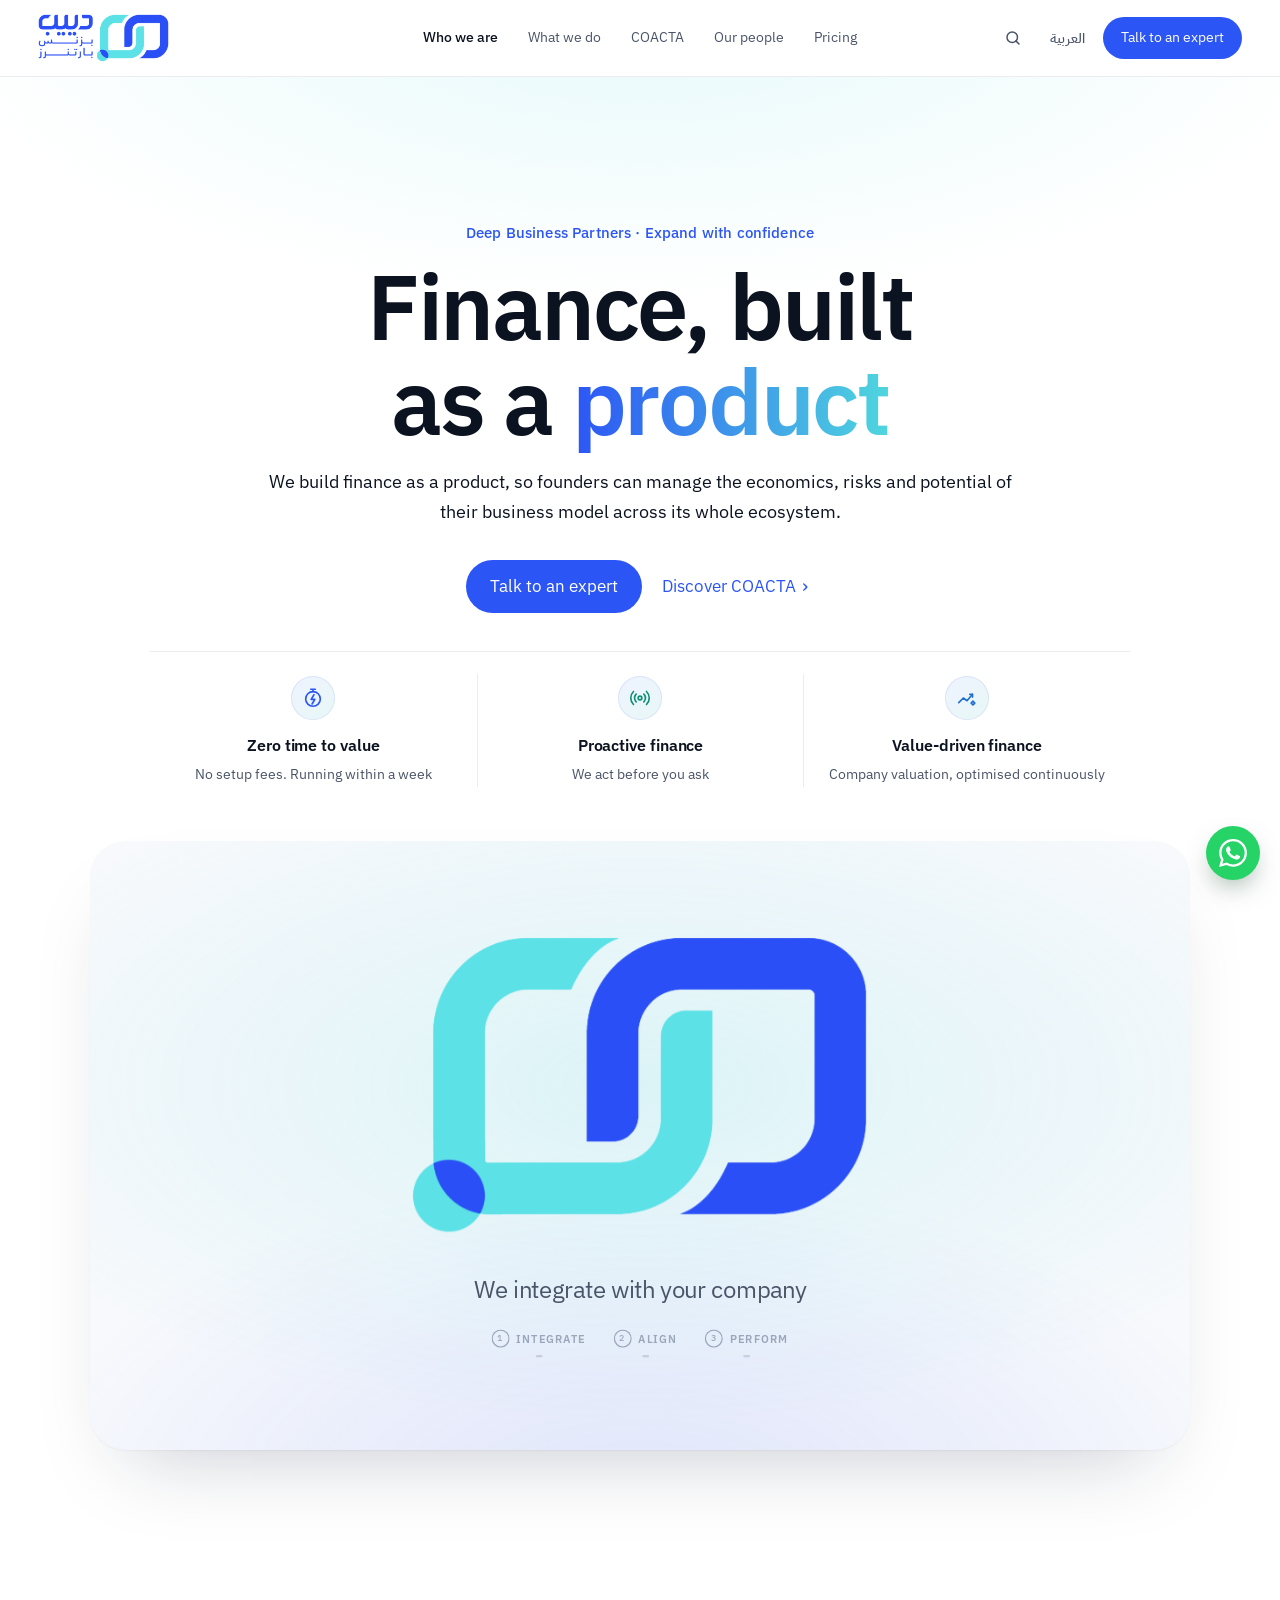
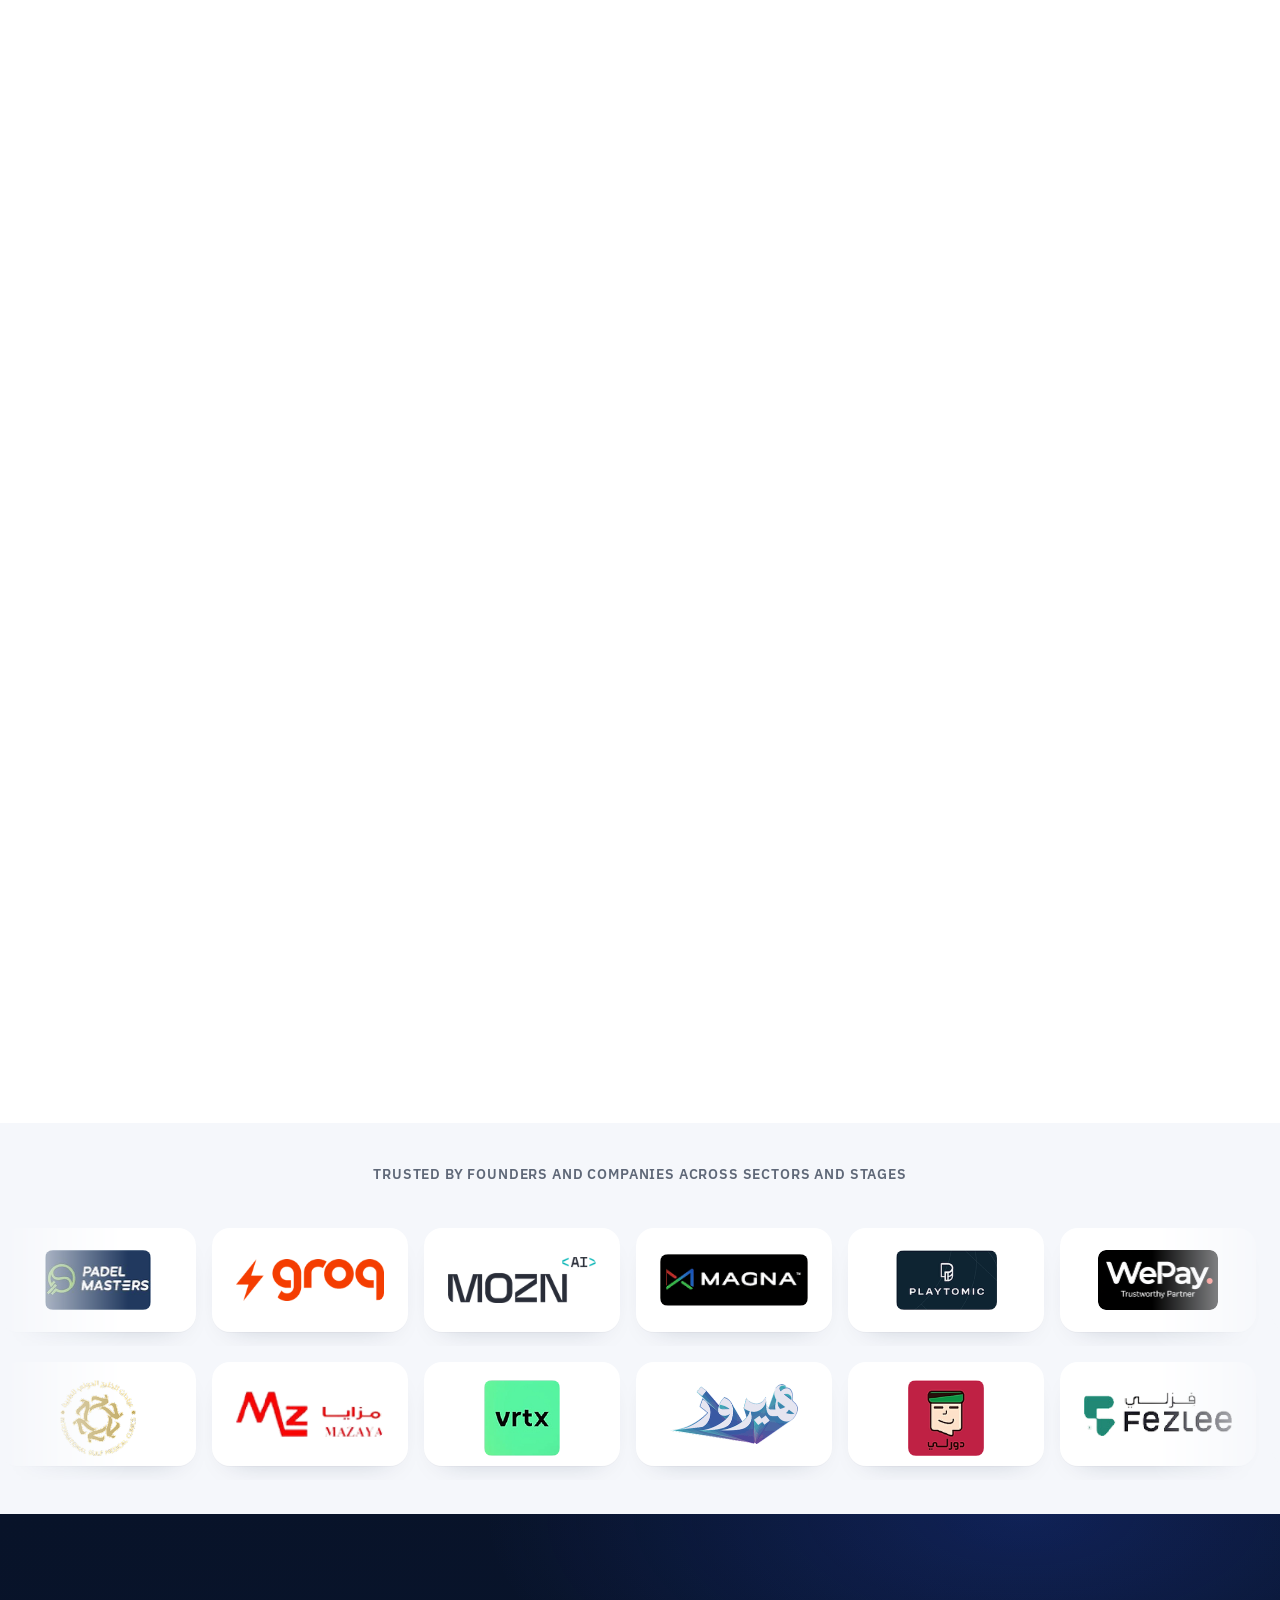
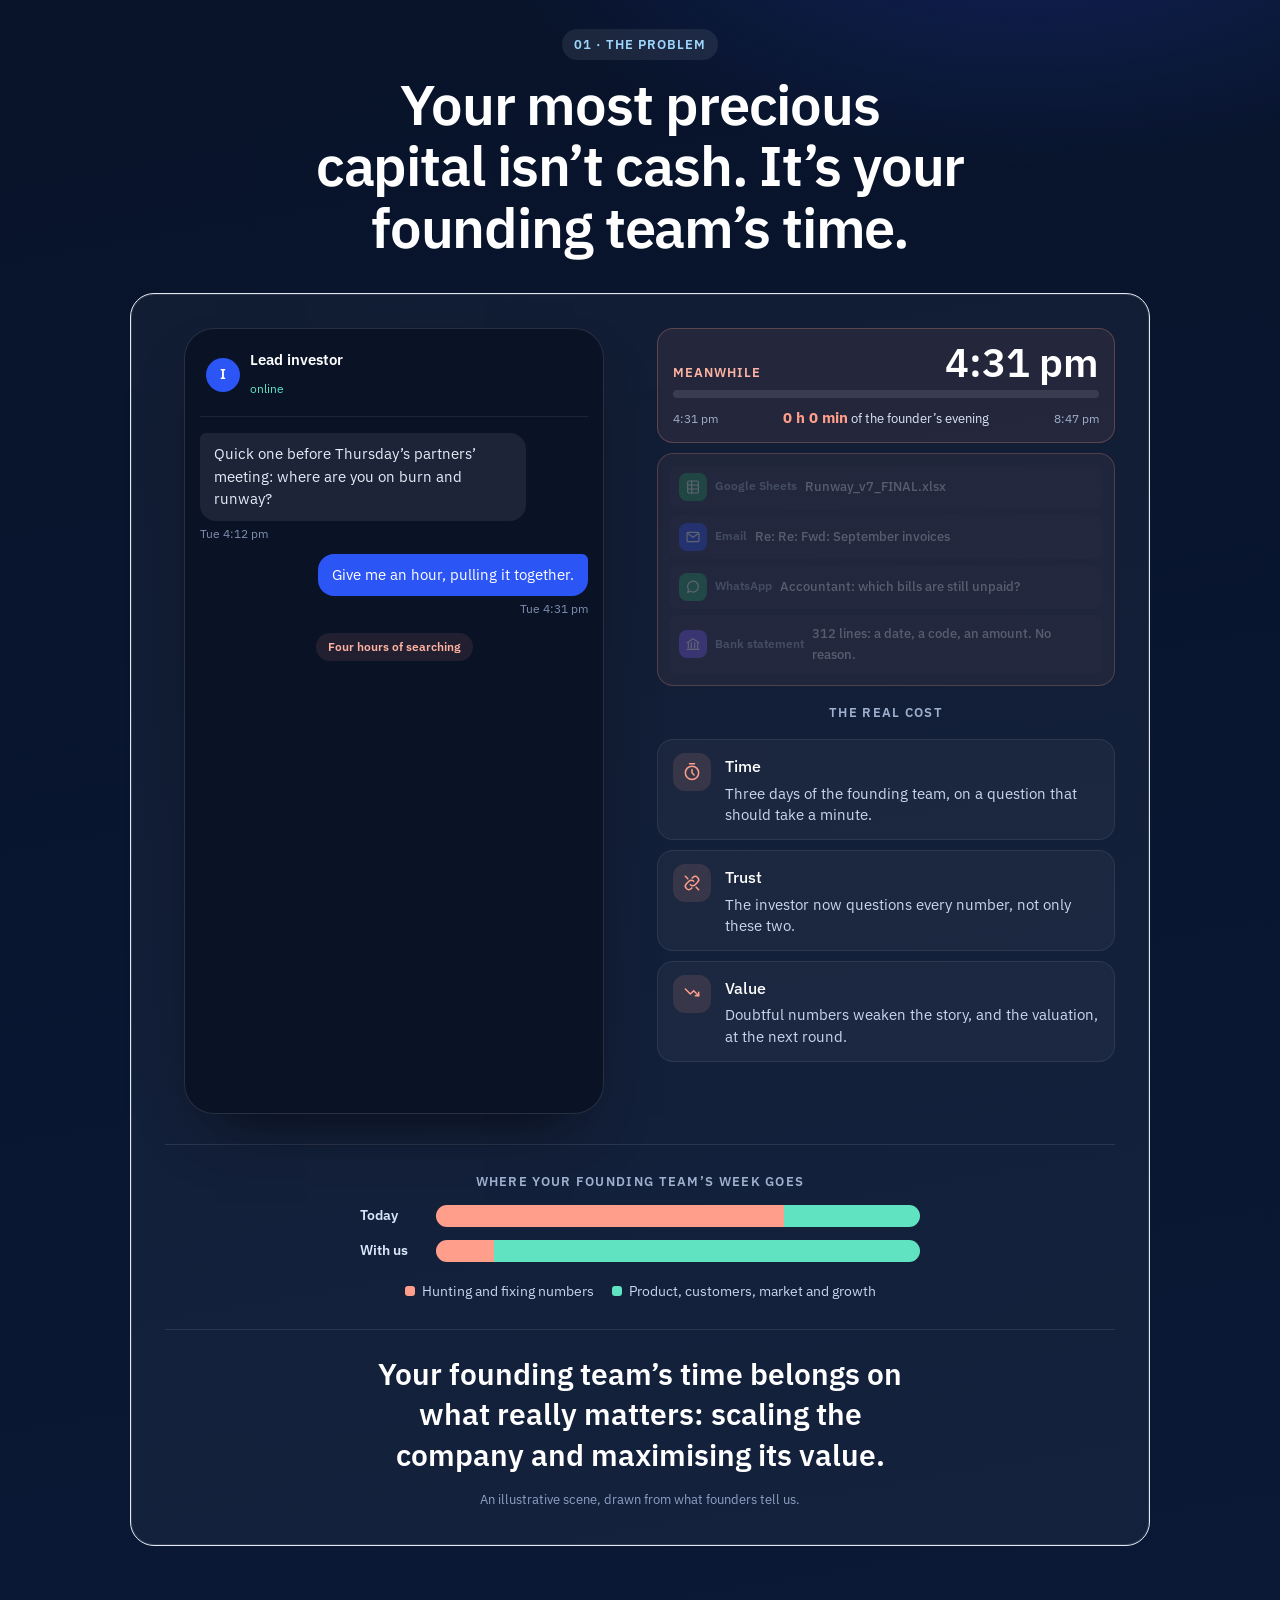
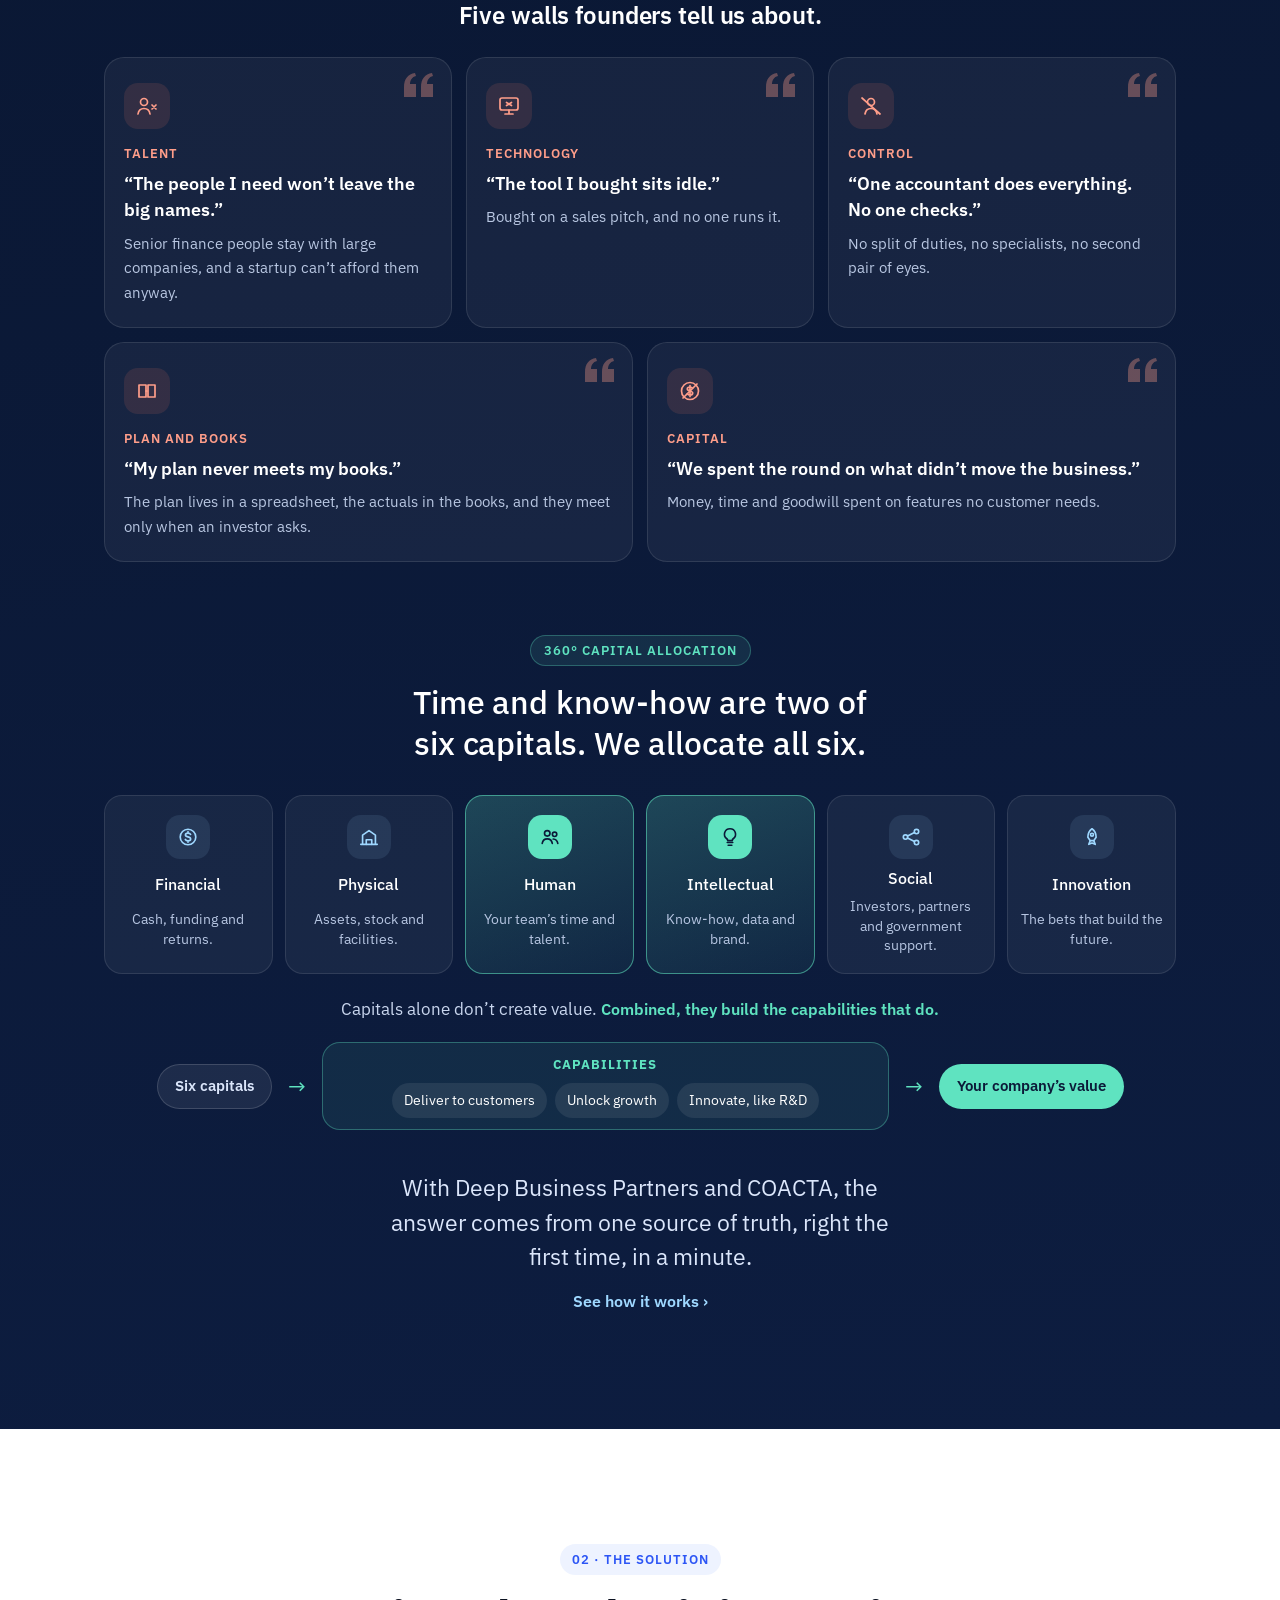
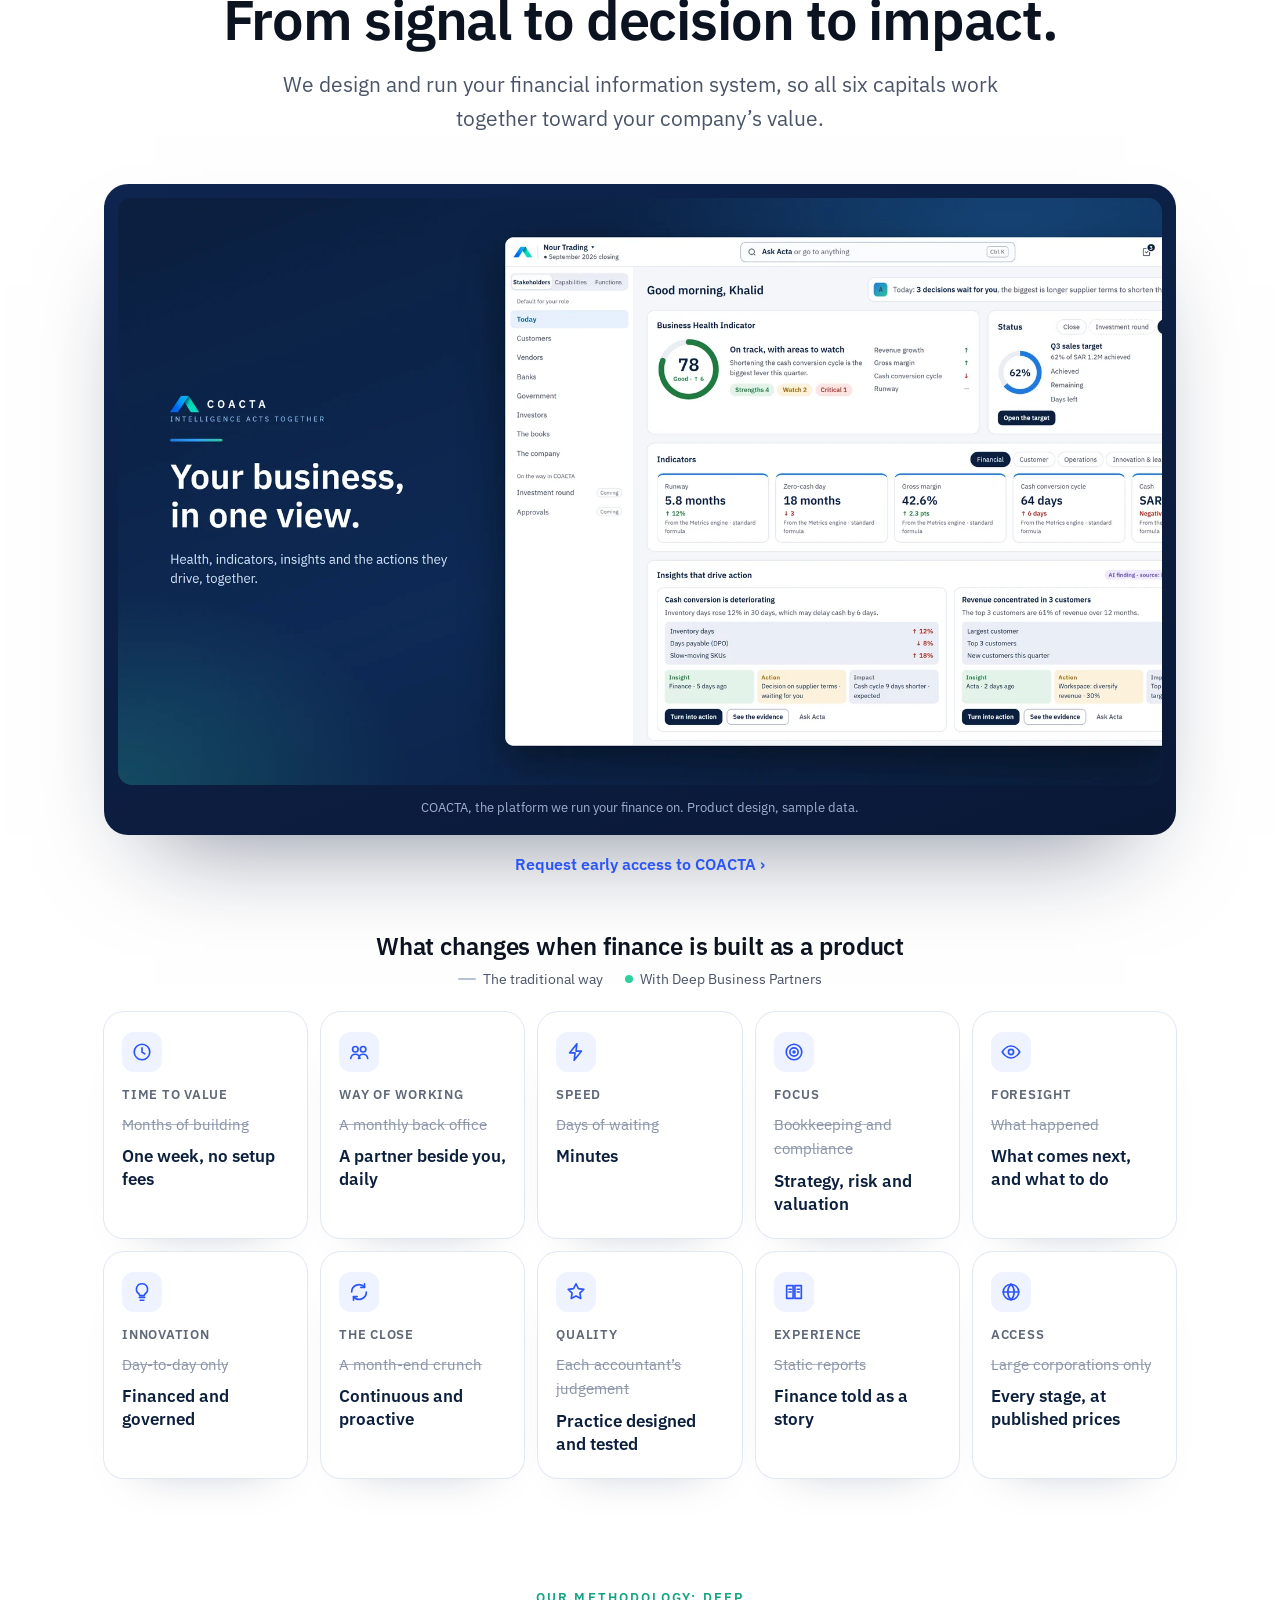
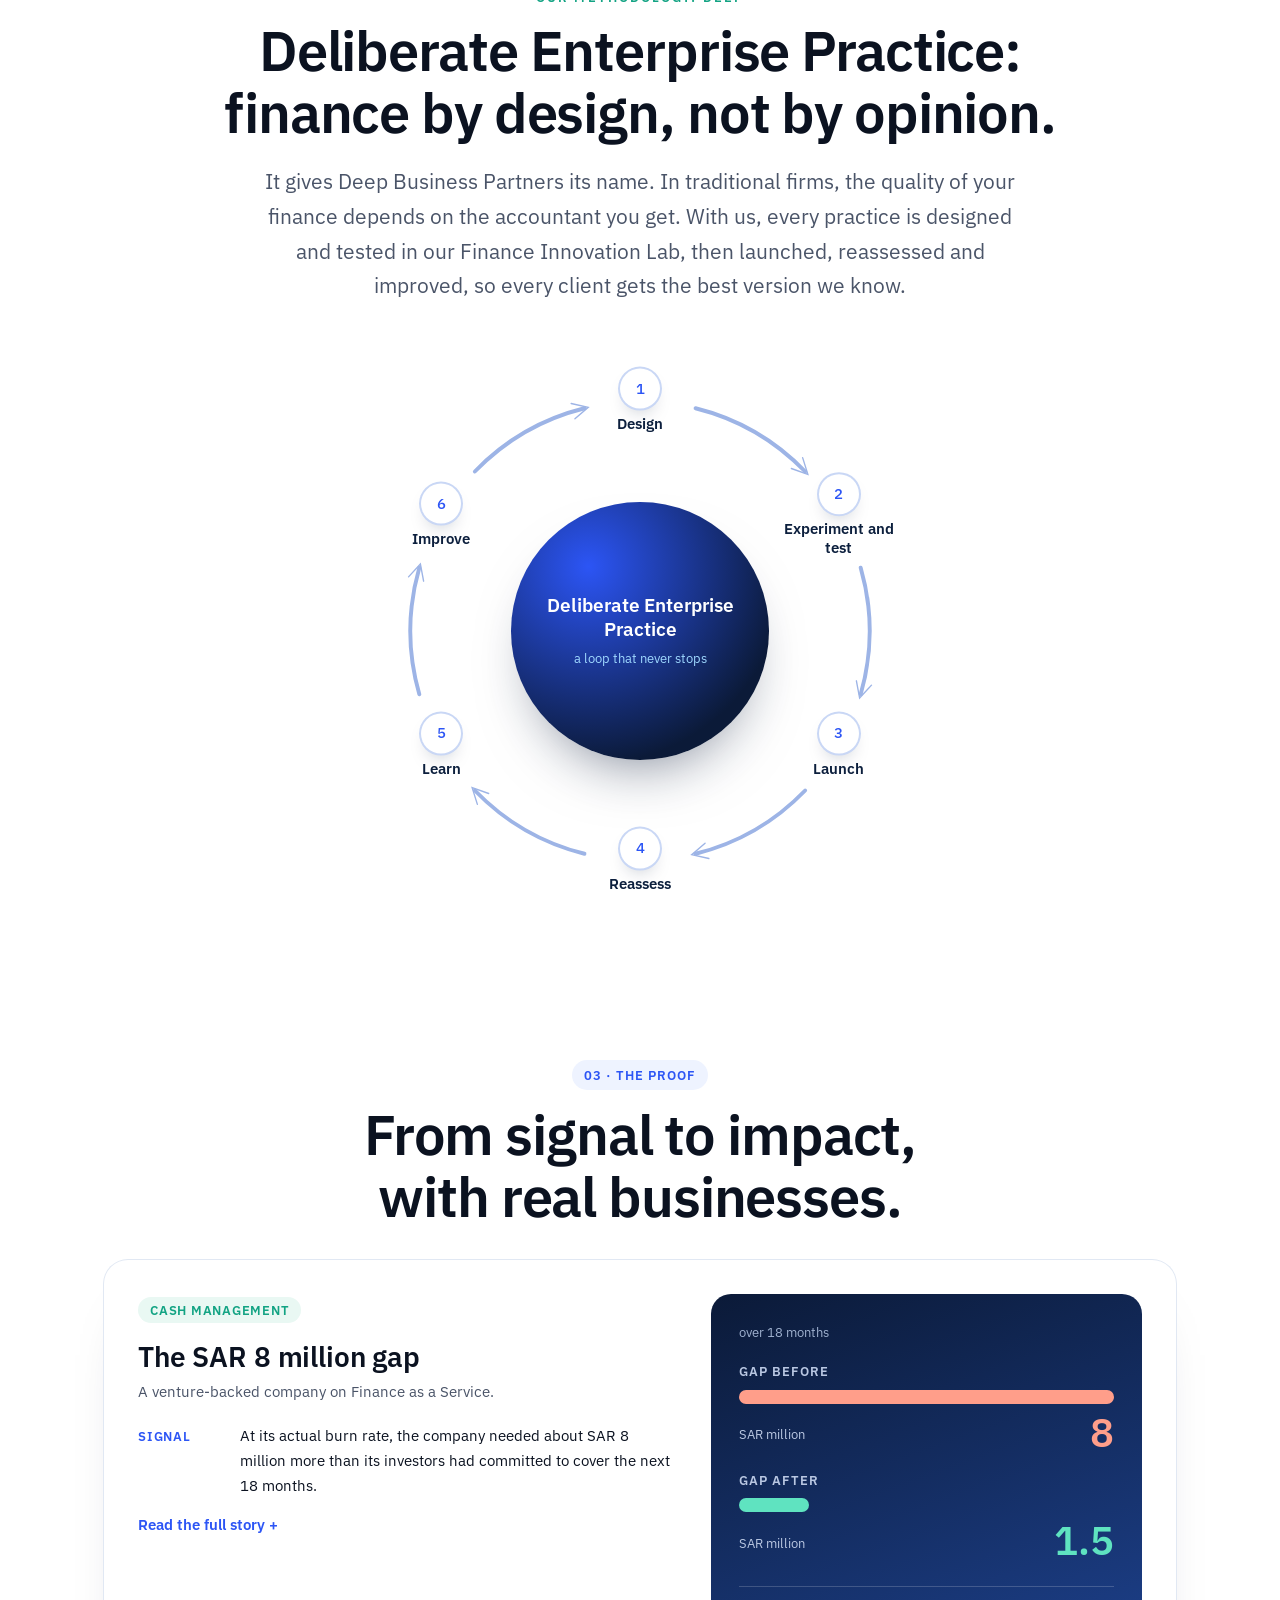
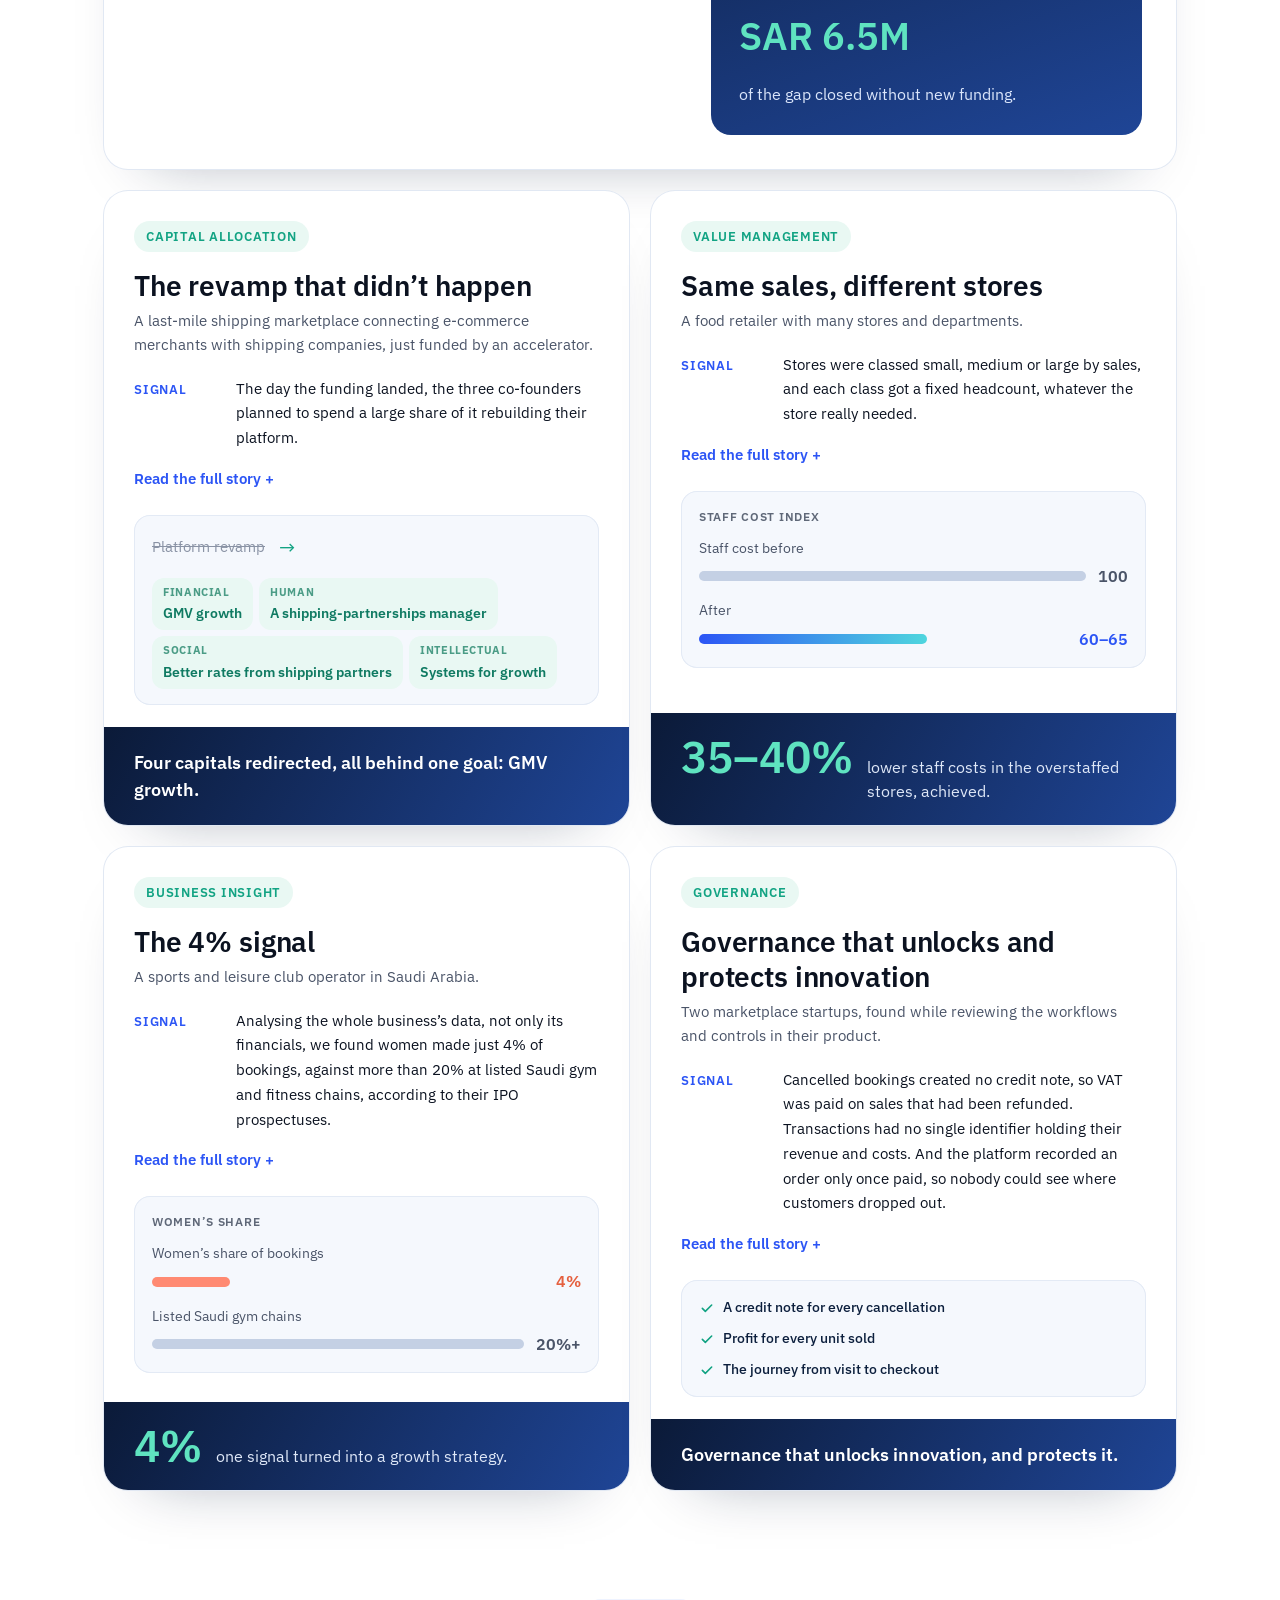
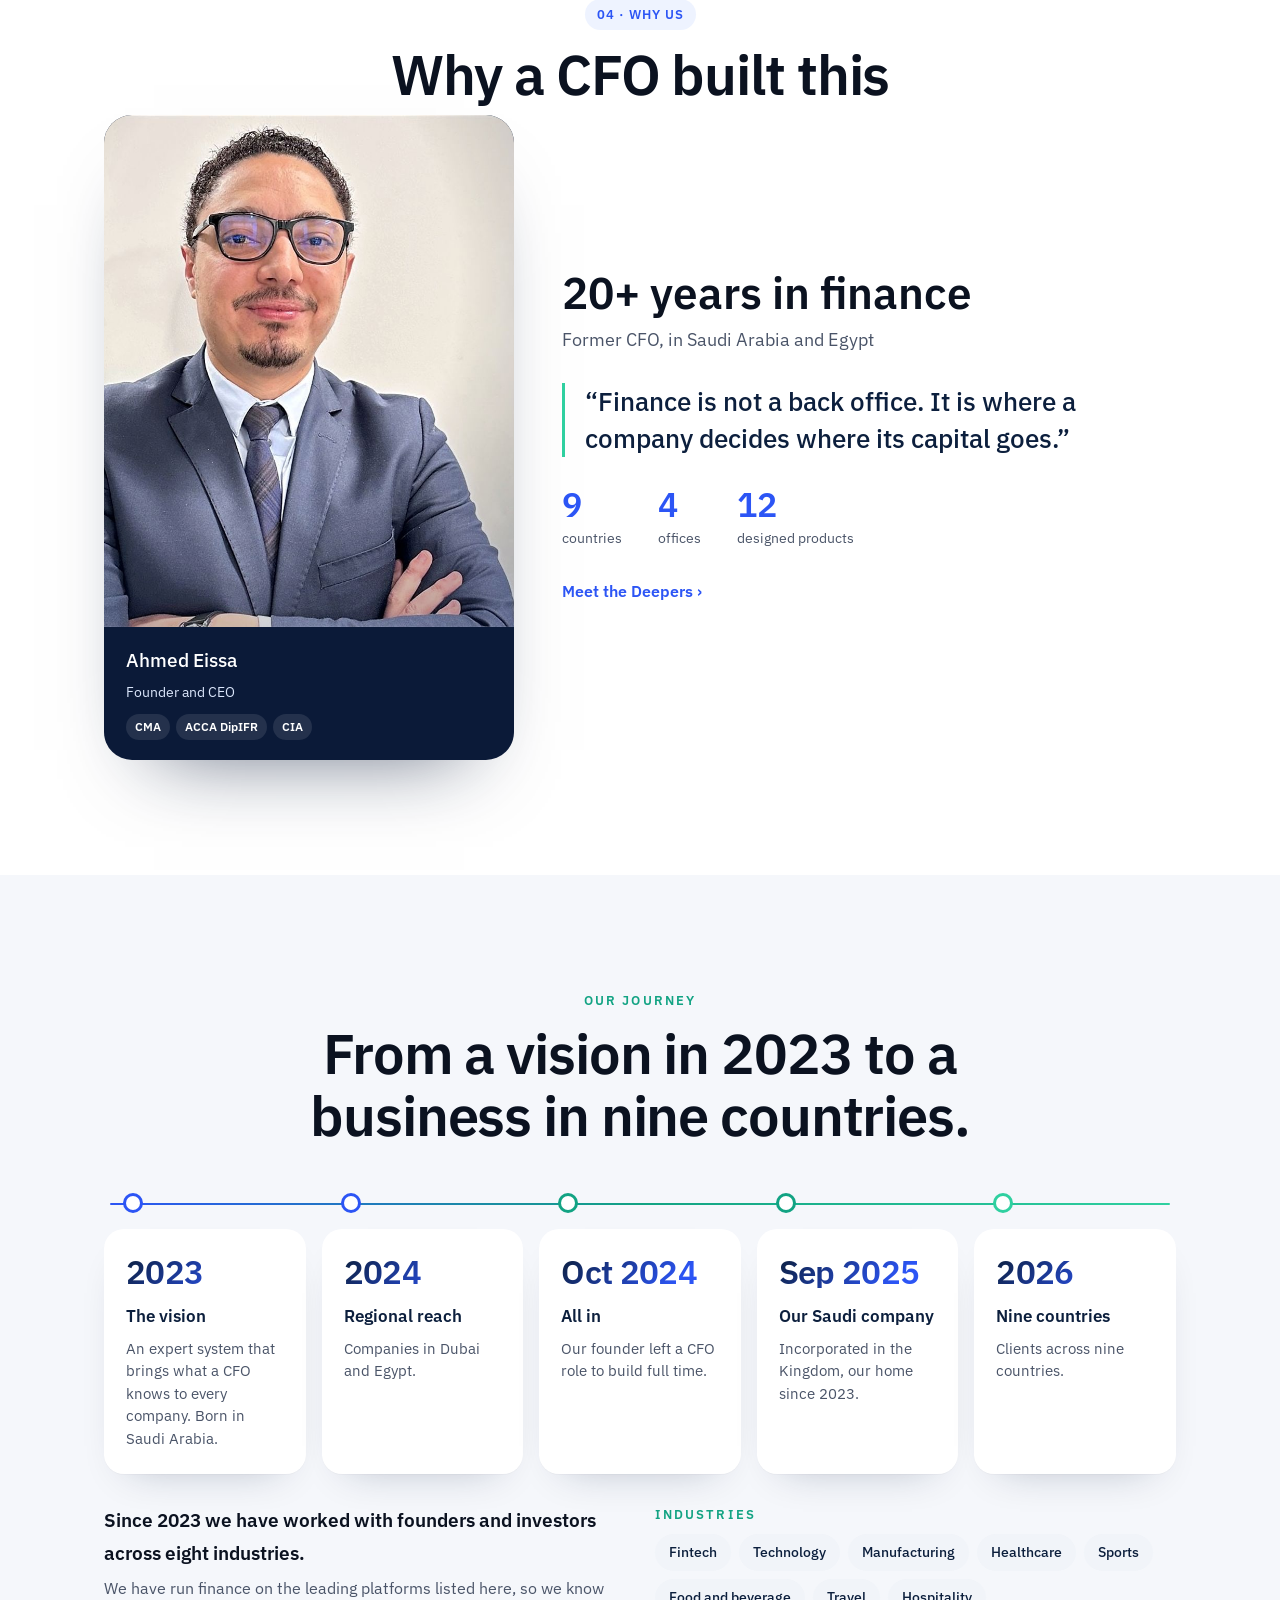
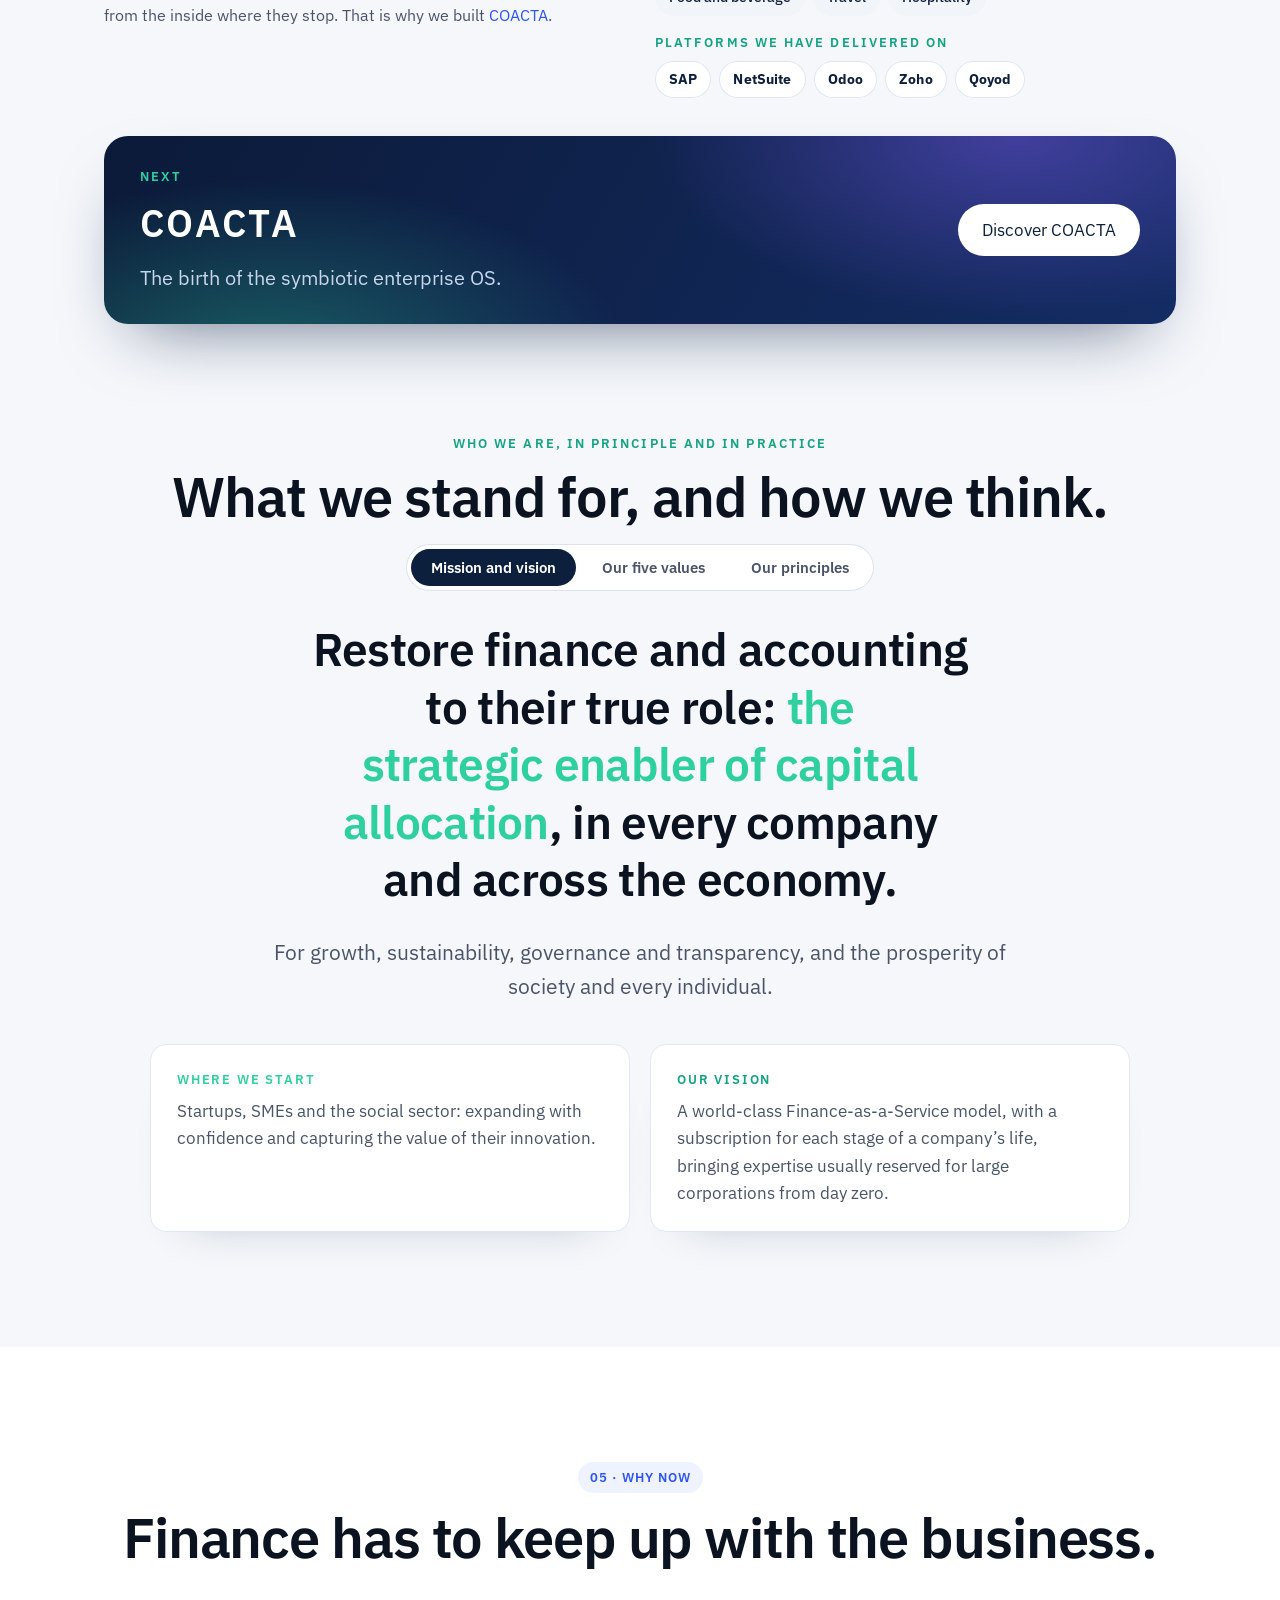
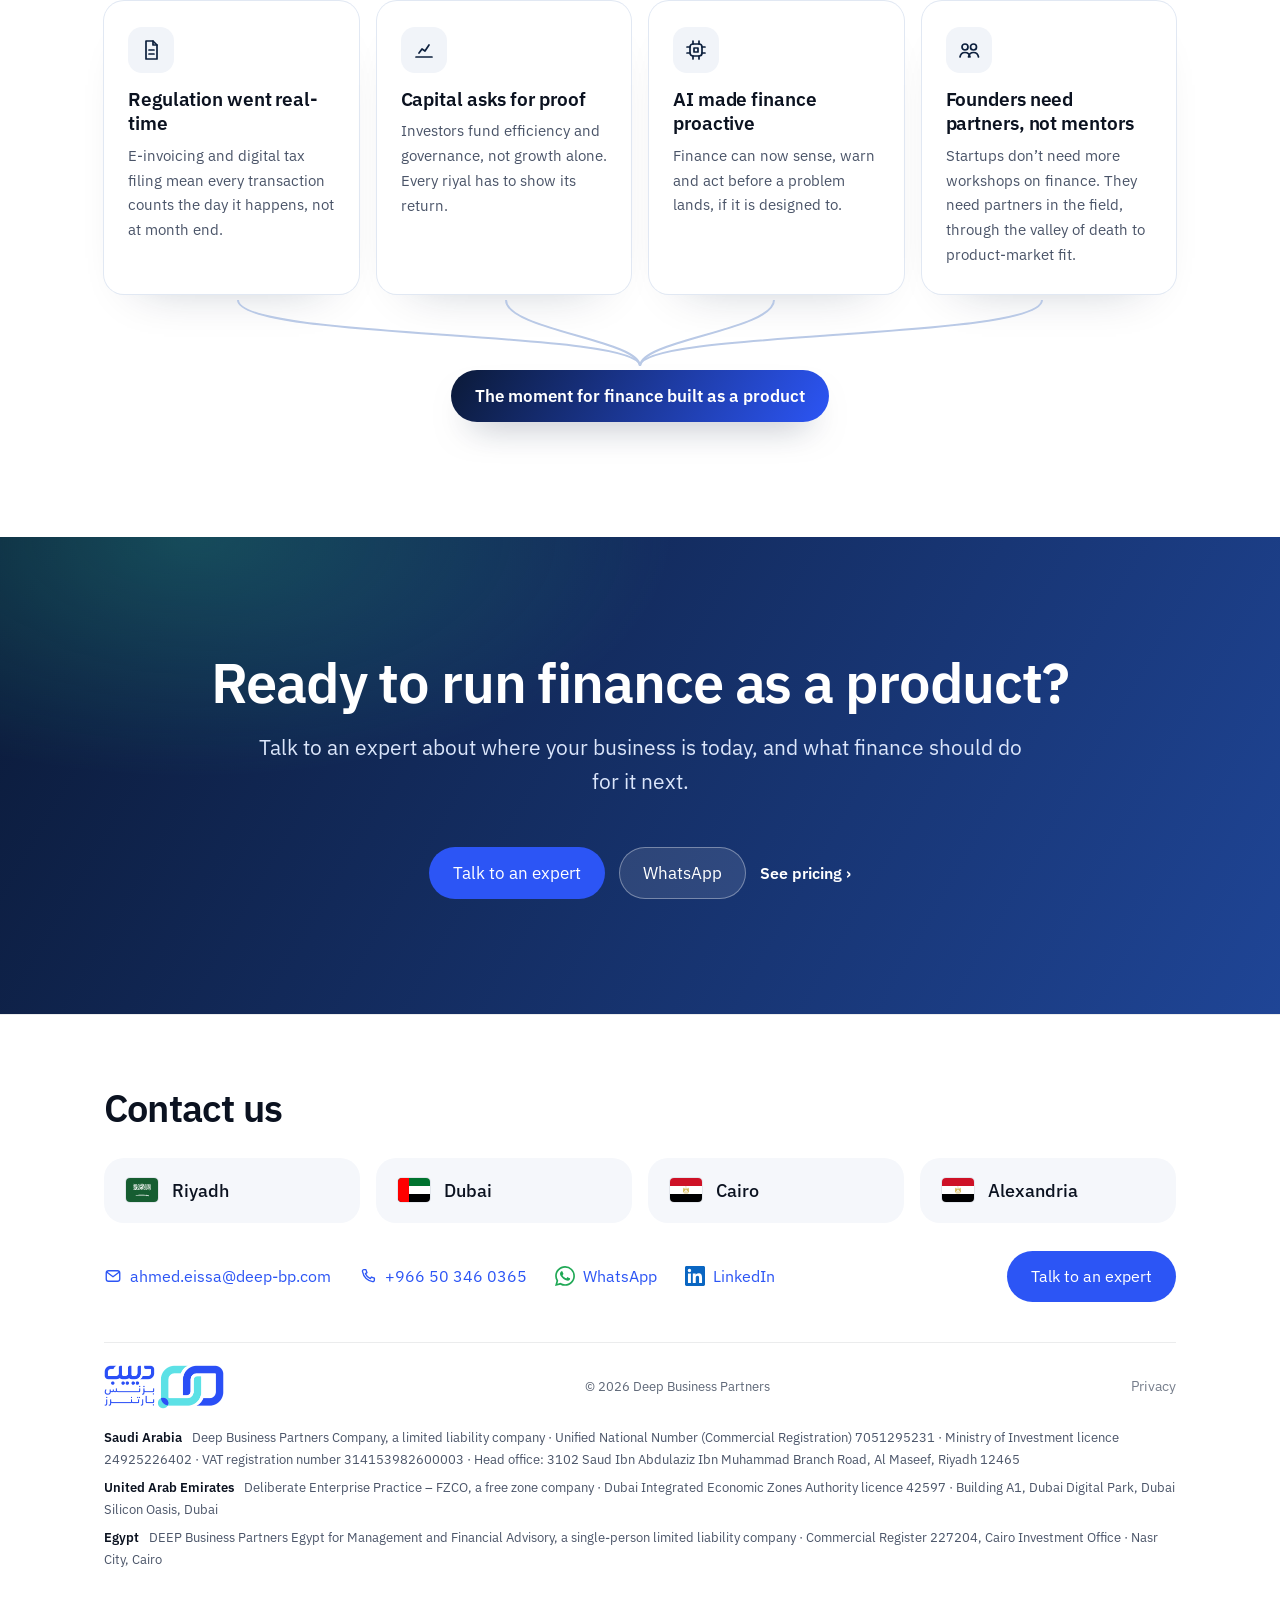
==== commit d5e04409: "copy(home): the retail staffing result is achieved, 35–40% in the overstaffed stores, against a mode" ====
--- a/index.html
+++ b/index.html
@@ -238,10 +238,10 @@
         <p class="st-who">سلسلة متاجر أغذية بفروع وأقسام متعددة.</p>
         <dl class="st-steps"><div><dt>الإشارة</dt><dd>كانت الفروع تُصنَّف صغيرة ومتوسطة وكبيرة بحسب مبيعاتها، ولكل فئة عدد ثابت من الموظفين، مهما كانت حاجة الفرع الفعلية.</dd></div>
         </dl>
-        <details class="st-more"><summary>اقرأ القصة كاملة</summary><dl class="st-steps"><div><dt>القرار</dt><dd>بنينا نموذجًا قائمًا على المحرّكات: مزيج المبيعات حسب القسم، ومتوسط السلة، وعدد العملاء، وإعادة تعبئة الأرفف، ومؤهلات كل دور. فرعان يبيع كلٌّ منهما مليون ريال شهريًا؛ أحدهما يخدم عملاء قليلين بسلة متوسطها 300 ريال، والآخر عملاء كثيرين بسلة من 35 إلى 50 ريالًا.</dd></div><div><dt>النتيجة</dt><dd>صار عدد الموظفين ومؤهلاتهم في كل فرع على قدر حاجته الفعلية، لا على قدر فئة مبيعاته.</dd></div>
+        <details class="st-more"><summary>اقرأ القصة كاملة</summary><dl class="st-steps"><div><dt>القرار</dt><dd>بنينا نموذجًا قائمًا على المحرّكات: مزيج المبيعات حسب القسم، ومتوسط السلة، وعدد العملاء، وإعادة تعبئة الأرفف، ومؤهلات كل دور. فرعان يبيع كلٌّ منهما مليون ريال شهريًا؛ أحدهما يخدم عملاء قليلين بسلة متوسطها 300 ريال، والآخر عملاء كثيرين بسلة من 35 إلى 50 ريالًا.</dd></div><div><dt>النتيجة</dt><dd>صار عدد الموظفين ومؤهلاتهم في كل فرع على قدر حاجته الفعلية، لا على قدر فئة مبيعاته. أشار النموذج إلى وفر يصل إلى 50%، وحين طُبّق في الفروع التي فاض فيها العدد عن الحاجة، تحقّق منه 35–40%.</dd></div>
         </dl></details>
         <div class="st-vis bars" aria-hidden="true"><span class="sv-note">مؤشر تكلفة الموظفين</span><div class="sv-row"><span>تكلفة الموظفين قبل</span><i style="--w:100%"></i><b>100</b></div><div class="sv-row b"><span>بعد</span><i style="--w:62%"></i><b>60–65</b></div></div>
-        <div class="st-impact"><strong>35–40%</strong><span>خفضٌ فعلي في تكلفة الموظفين.</span></div>
+        <div class="st-impact"><strong>35–40%</strong><span>خفضٌ تحقّق فعلًا في تكلفة الموظفين، في الفروع التي فاض فيها العدد عن الحاجة.</span></div>
       </article>
       <article class="story">
         <span class="st-theme">ذكاء الأعمال</span>
@@ -535,10 +535,10 @@
         <p class="st-who">A food retailer with many stores and departments.</p>
         <dl class="st-steps"><div><dt>Signal</dt><dd>Stores were classed small, medium or large by sales, and each class got a fixed headcount, whatever the store really needed.</dd></div>
         </dl>
-        <details class="st-more"><summary>Read the full story</summary><dl class="st-steps"><div><dt>Decision</dt><dd>We built a driver-based model: the sales mix by department, the average basket, the number of customers, shelf refills through the day, and the skills each role needs. Two stores each sold SAR 1 million a month: one through fewer customers spending SAR 300 a basket, the other through many more spending SAR 35–50.</dd></div><div><dt>Outcome</dt><dd>Each store is staffed, in numbers and skills, for what it really needs, not for its sales band.</dd></div>
+        <details class="st-more"><summary>Read the full story</summary><dl class="st-steps"><div><dt>Decision</dt><dd>We built a driver-based model: the sales mix by department, the average basket, the number of customers, shelf refills through the day, and the skills each role needs. Two stores each sold SAR 1 million a month: one through fewer customers spending SAR 300 a basket, the other through many more spending SAR 35–50.</dd></div><div><dt>Outcome</dt><dd>Each store is staffed, in numbers and skills, for what it really needs, not for its sales band. The model pointed to savings of up to 50%; rolled out in the overstaffed stores, it delivered 35–40%.</dd></div>
         </dl></details>
         <div class="st-vis bars" aria-hidden="true"><span class="sv-note">Staff cost index</span><div class="sv-row"><span>Staff cost before</span><i style="--w:100%"></i><b>100</b></div><div class="sv-row b"><span>After</span><i style="--w:62%"></i><b>60–65</b></div></div>
-        <div class="st-impact"><strong>35–40%</strong><span>lower staff costs, in practice.</span></div>
+        <div class="st-impact"><strong>35–40%</strong><span>lower staff costs in the overstaffed stores, achieved.</span></div>
       </article>
       <article class="story">
         <span class="st-theme">Business insight</span>
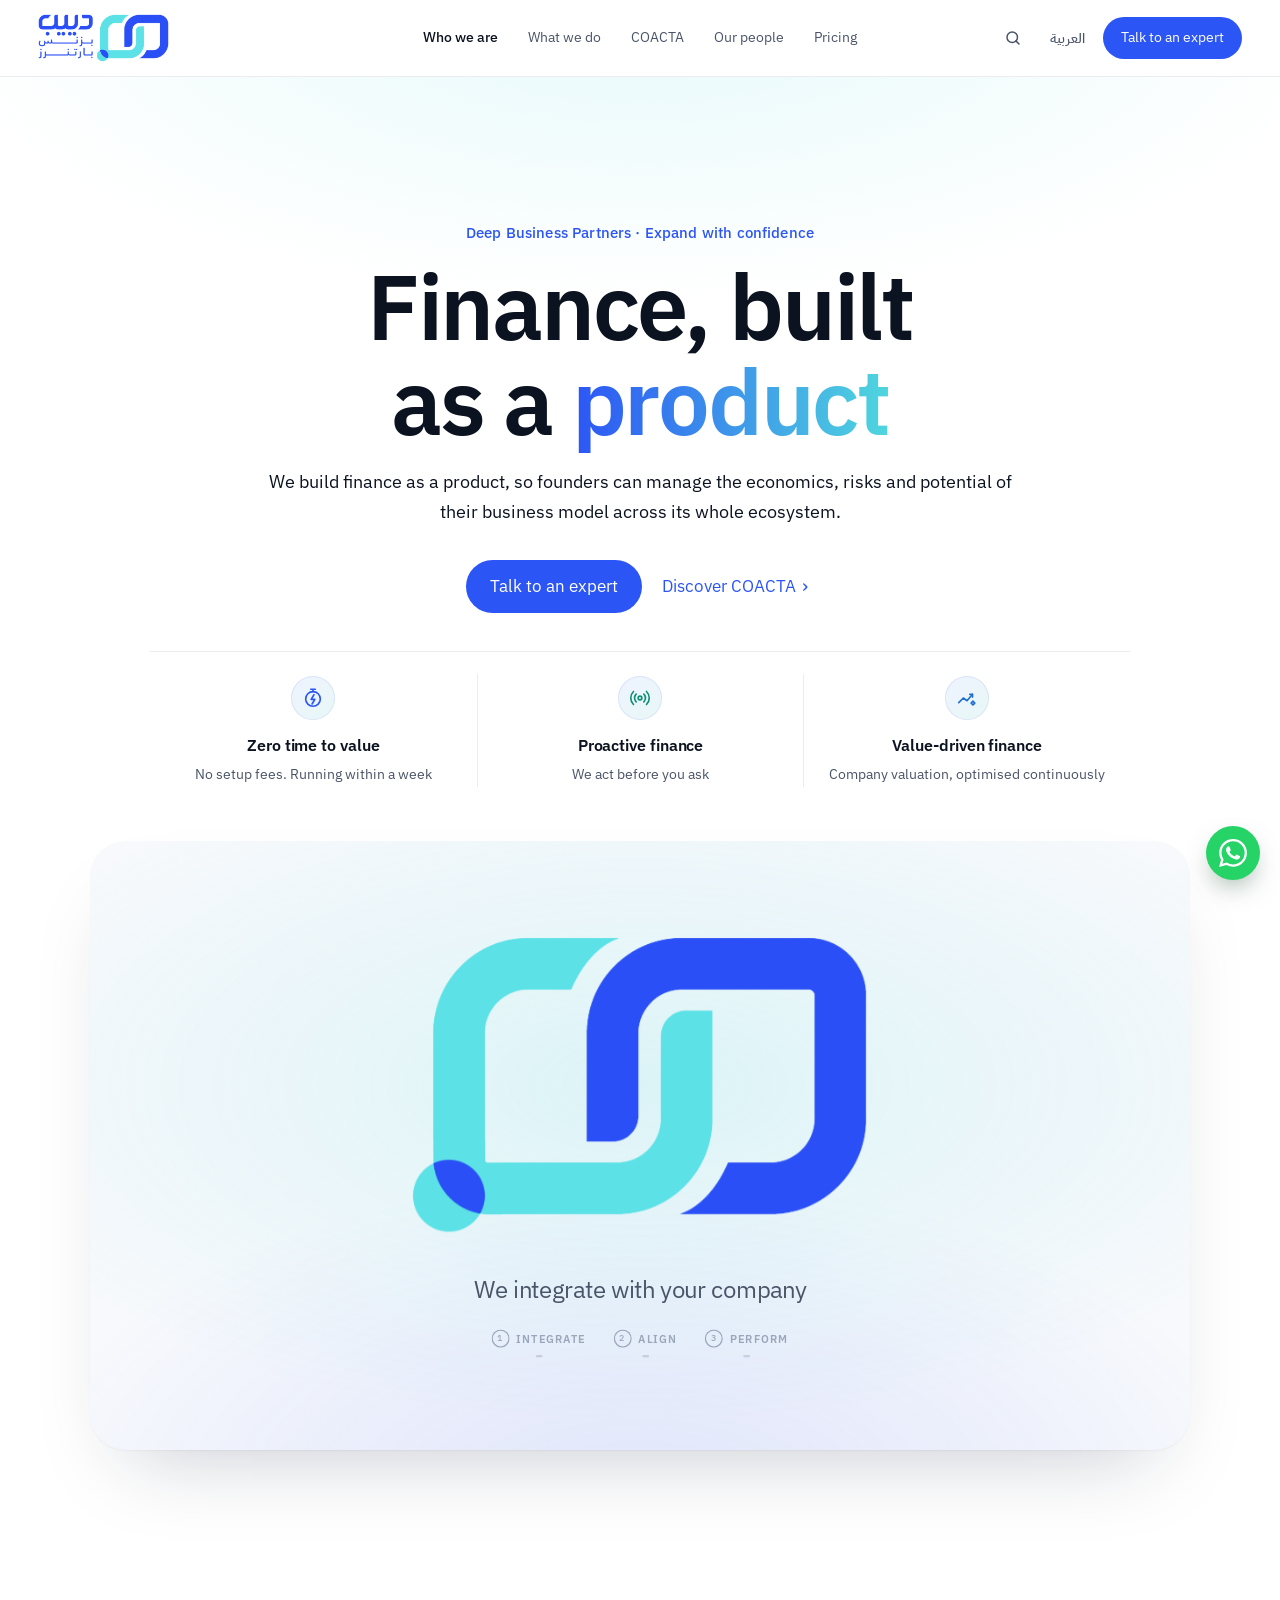
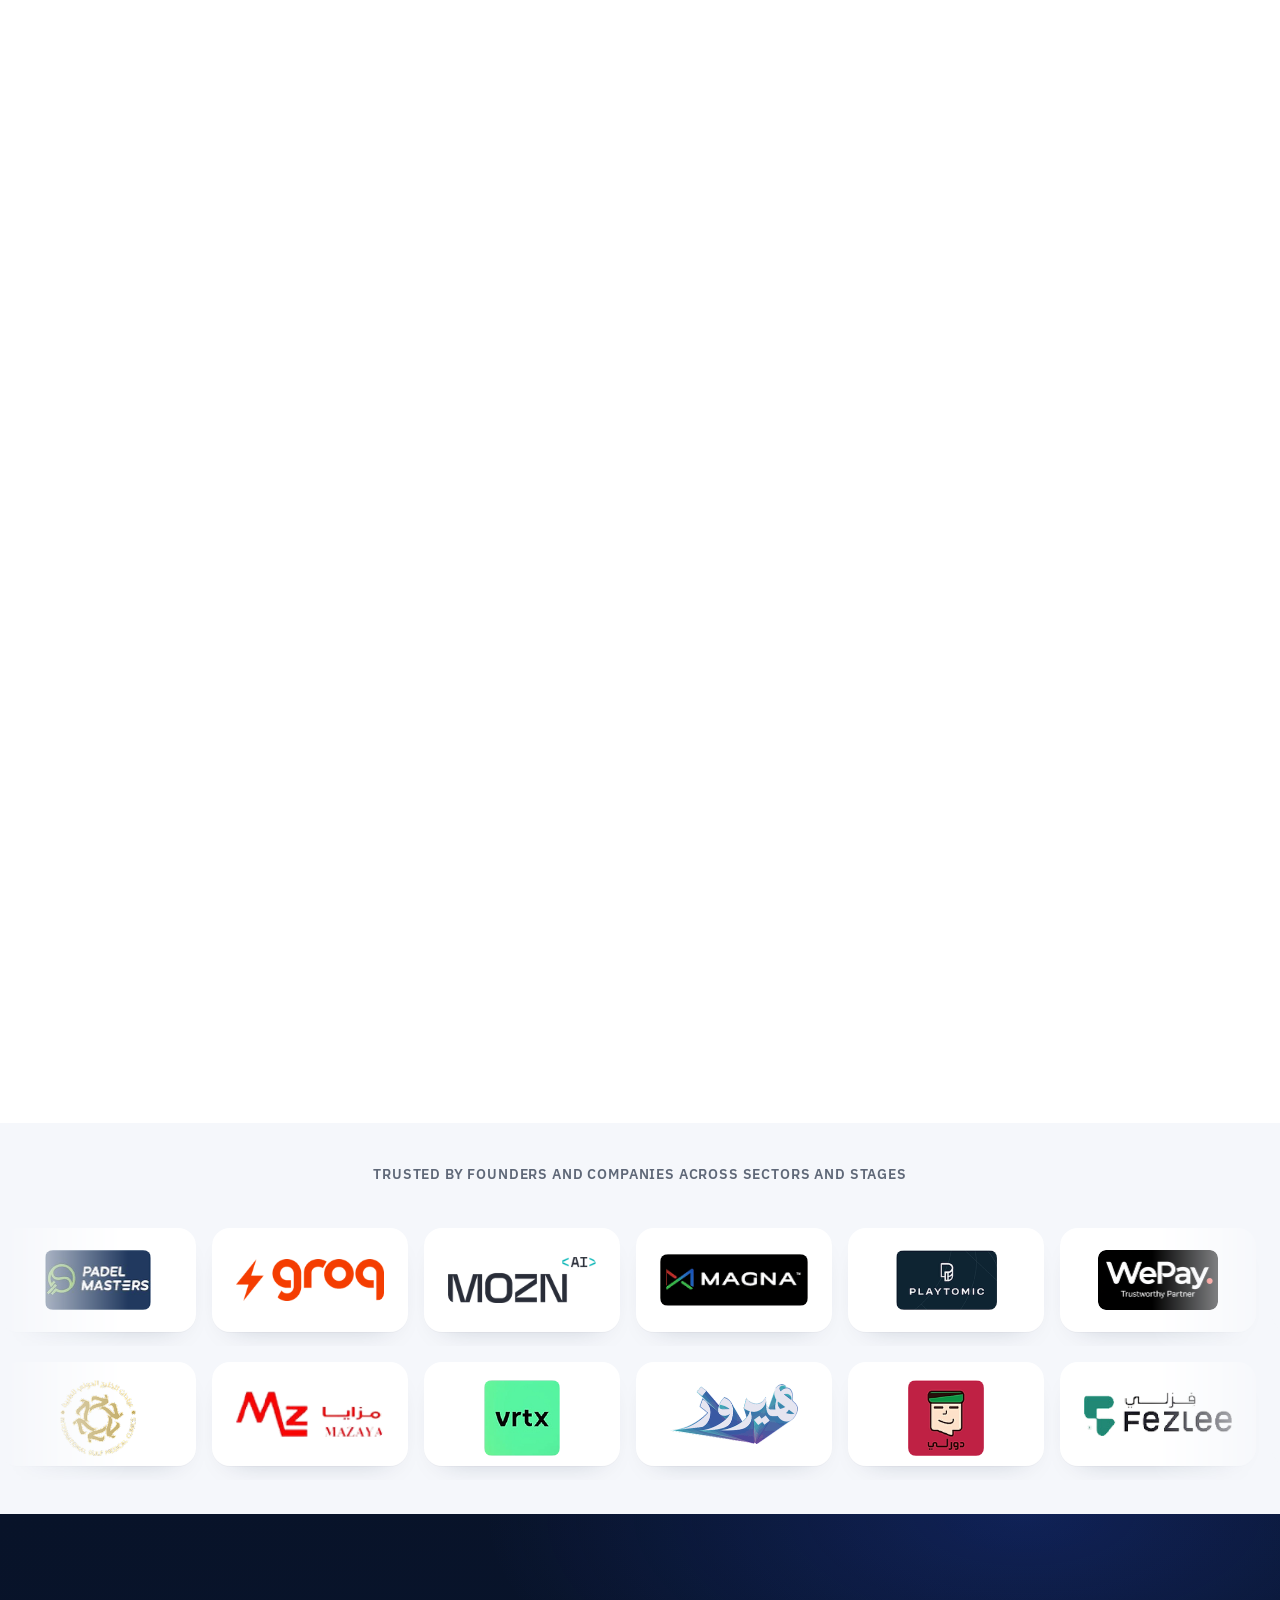
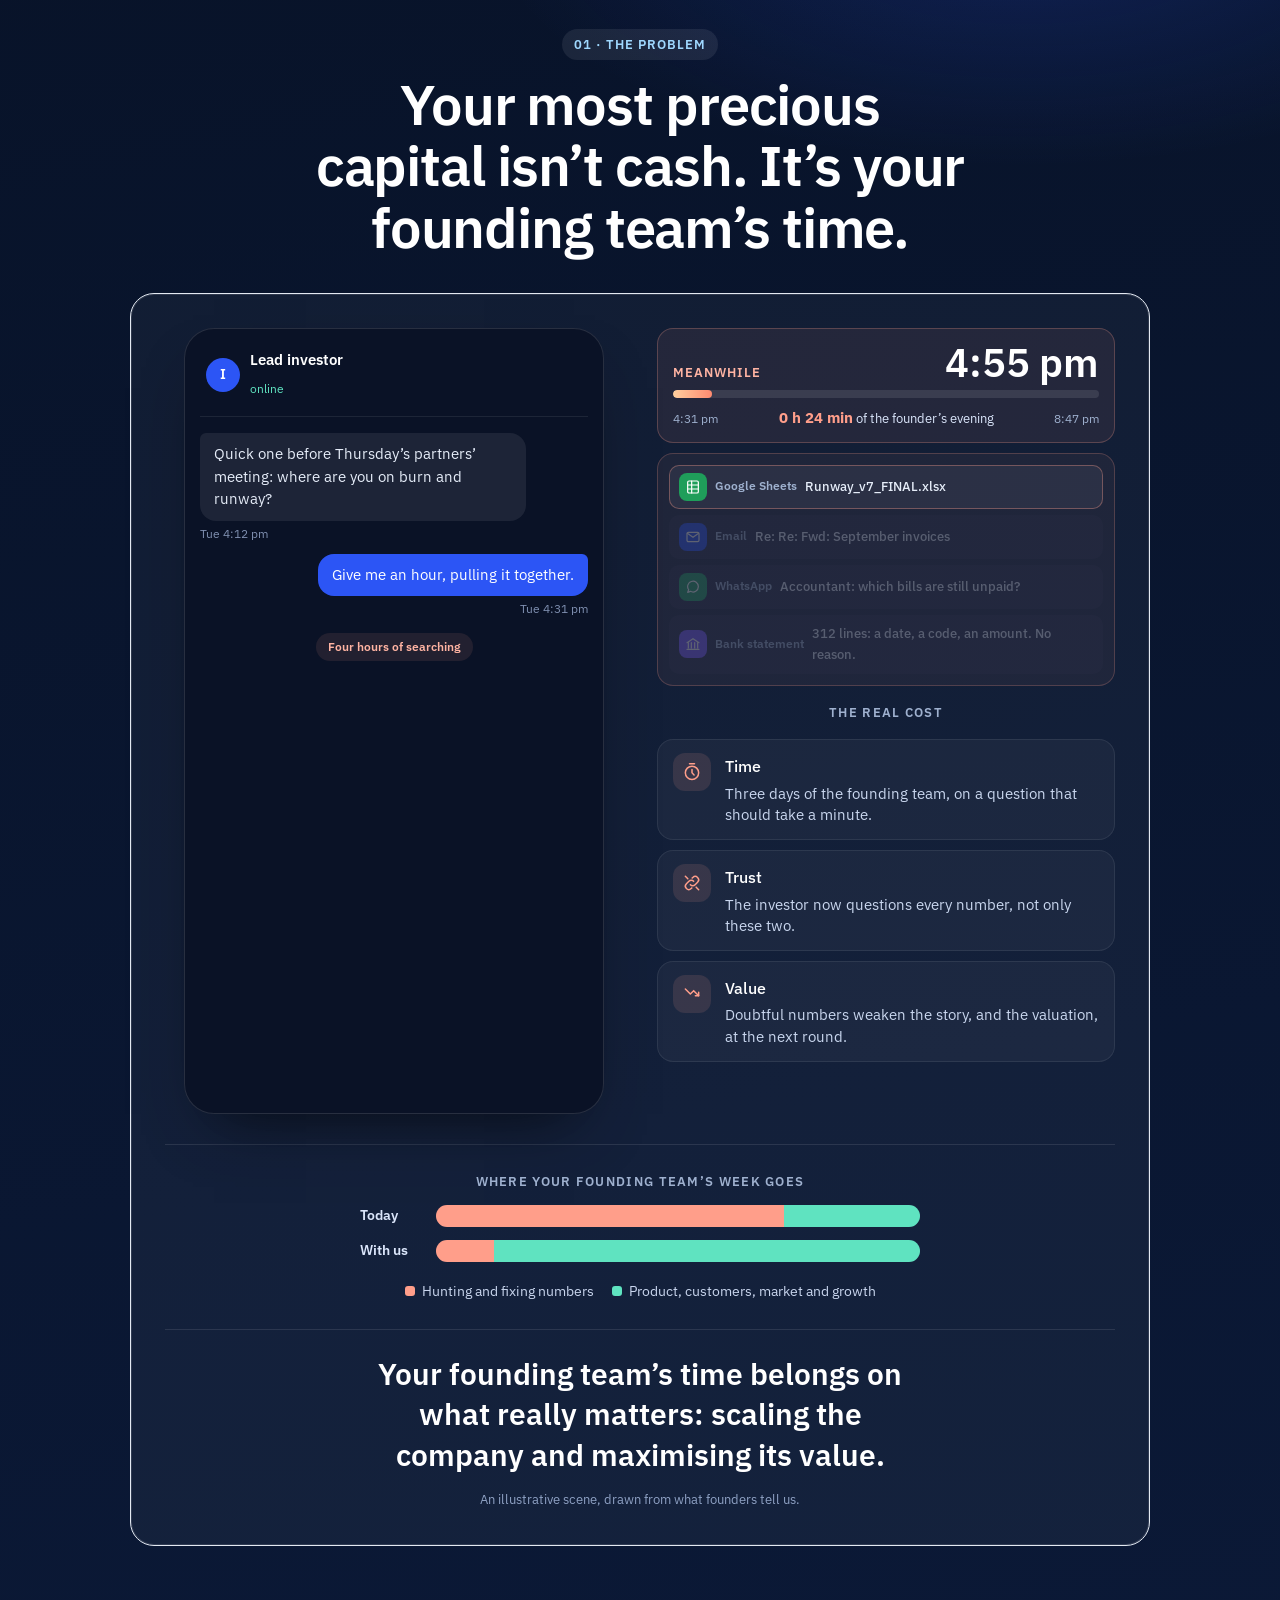
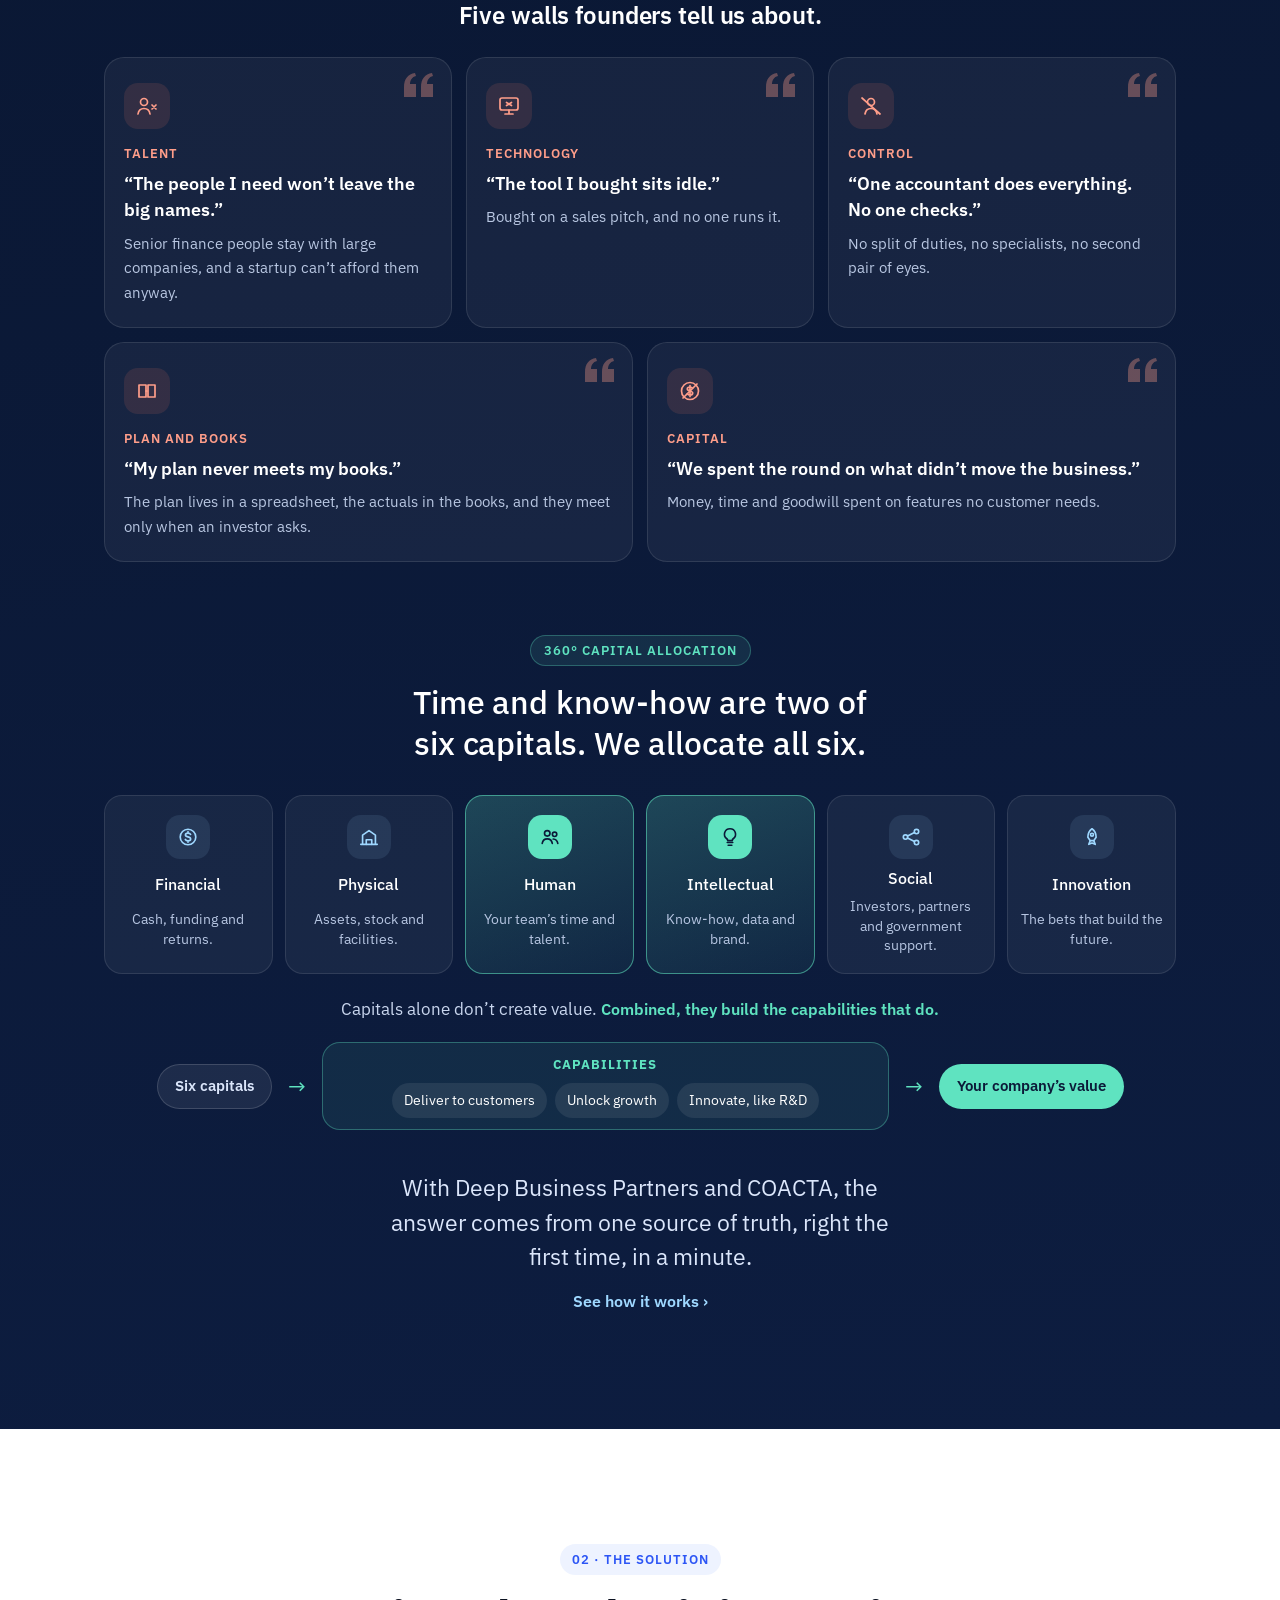
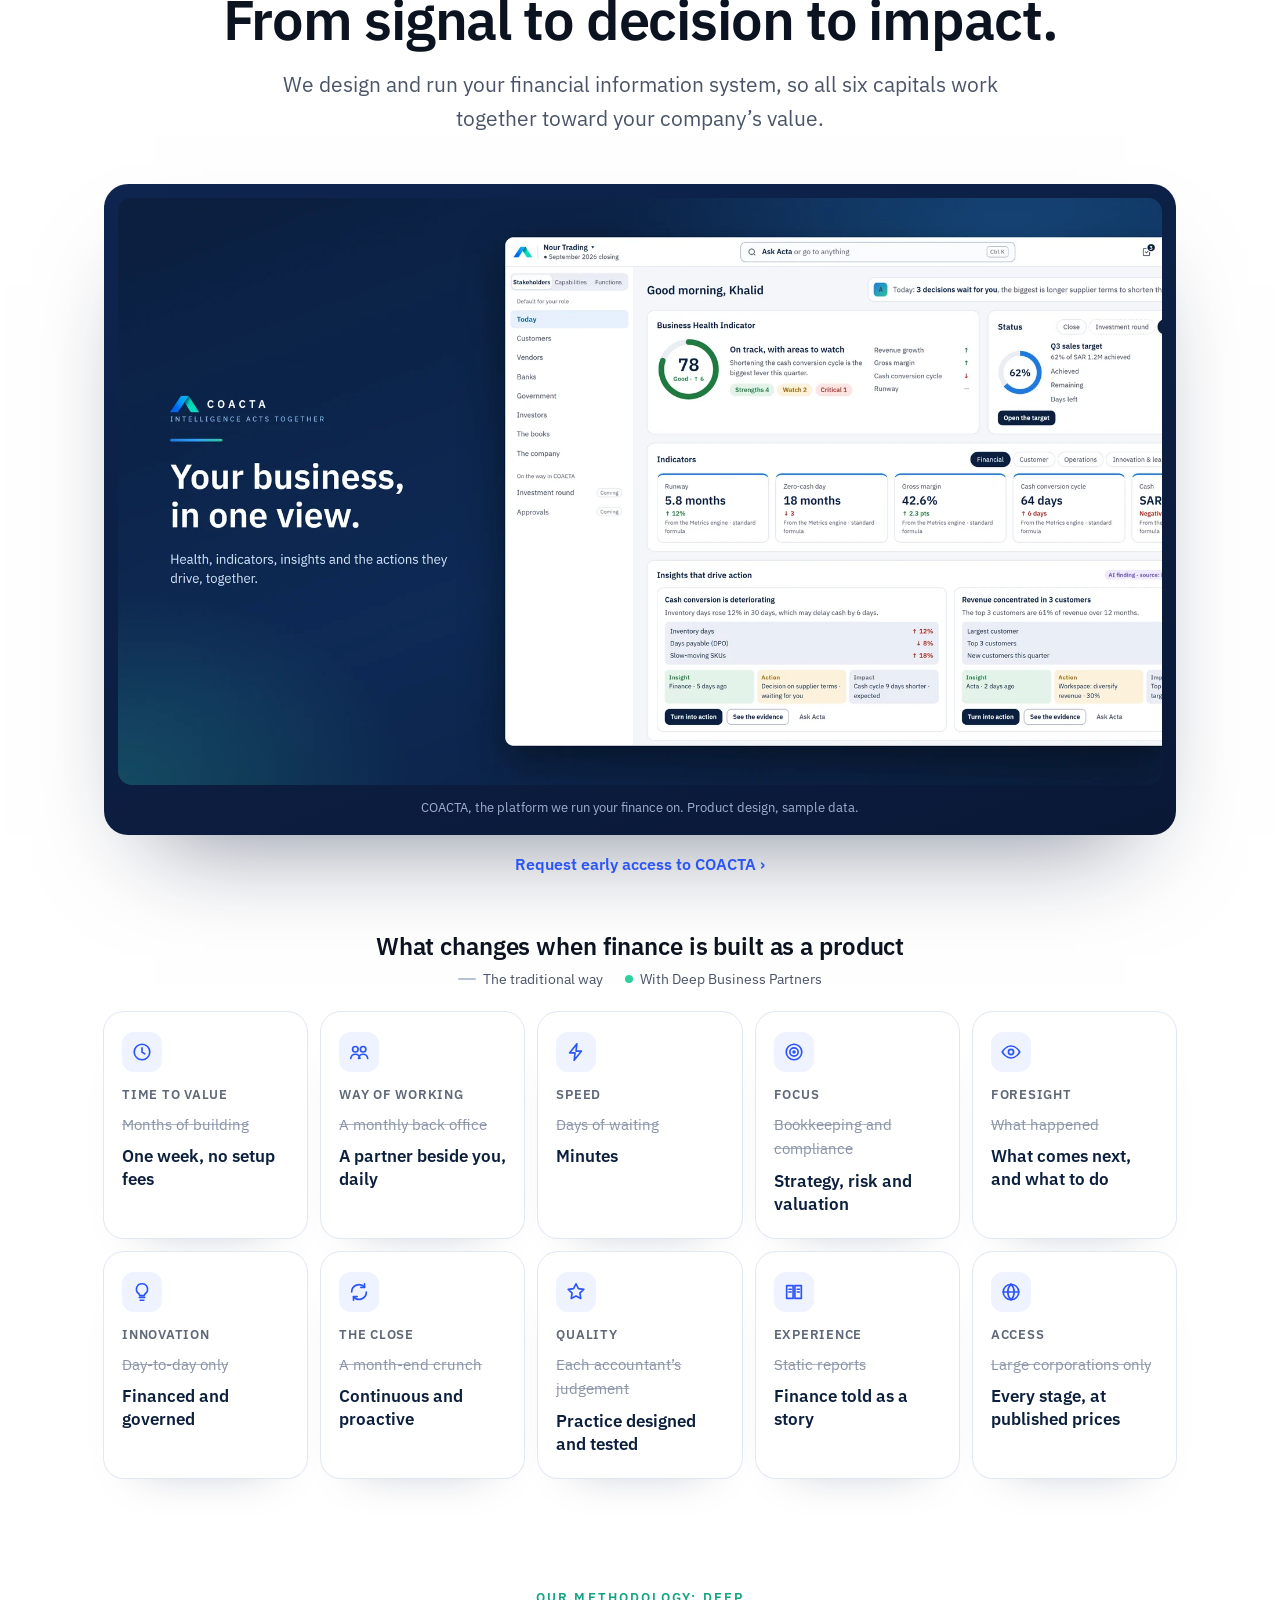
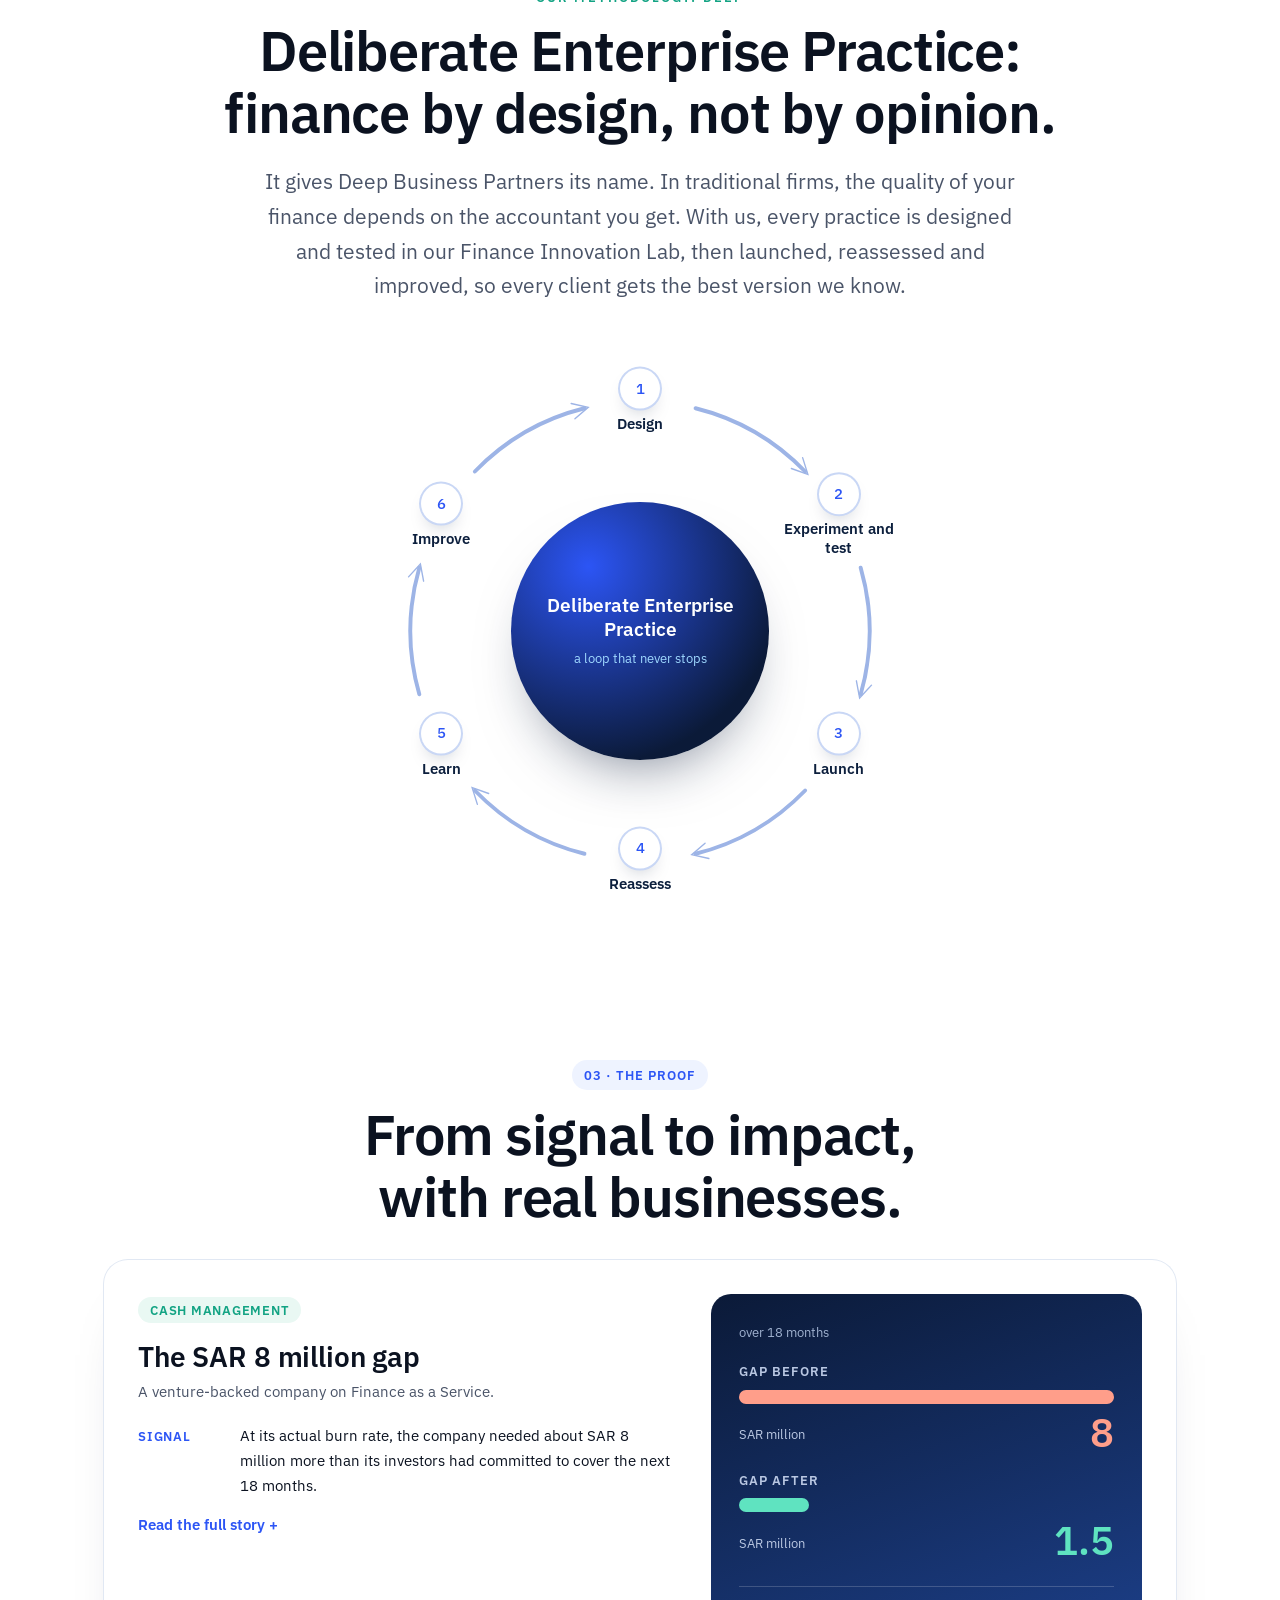
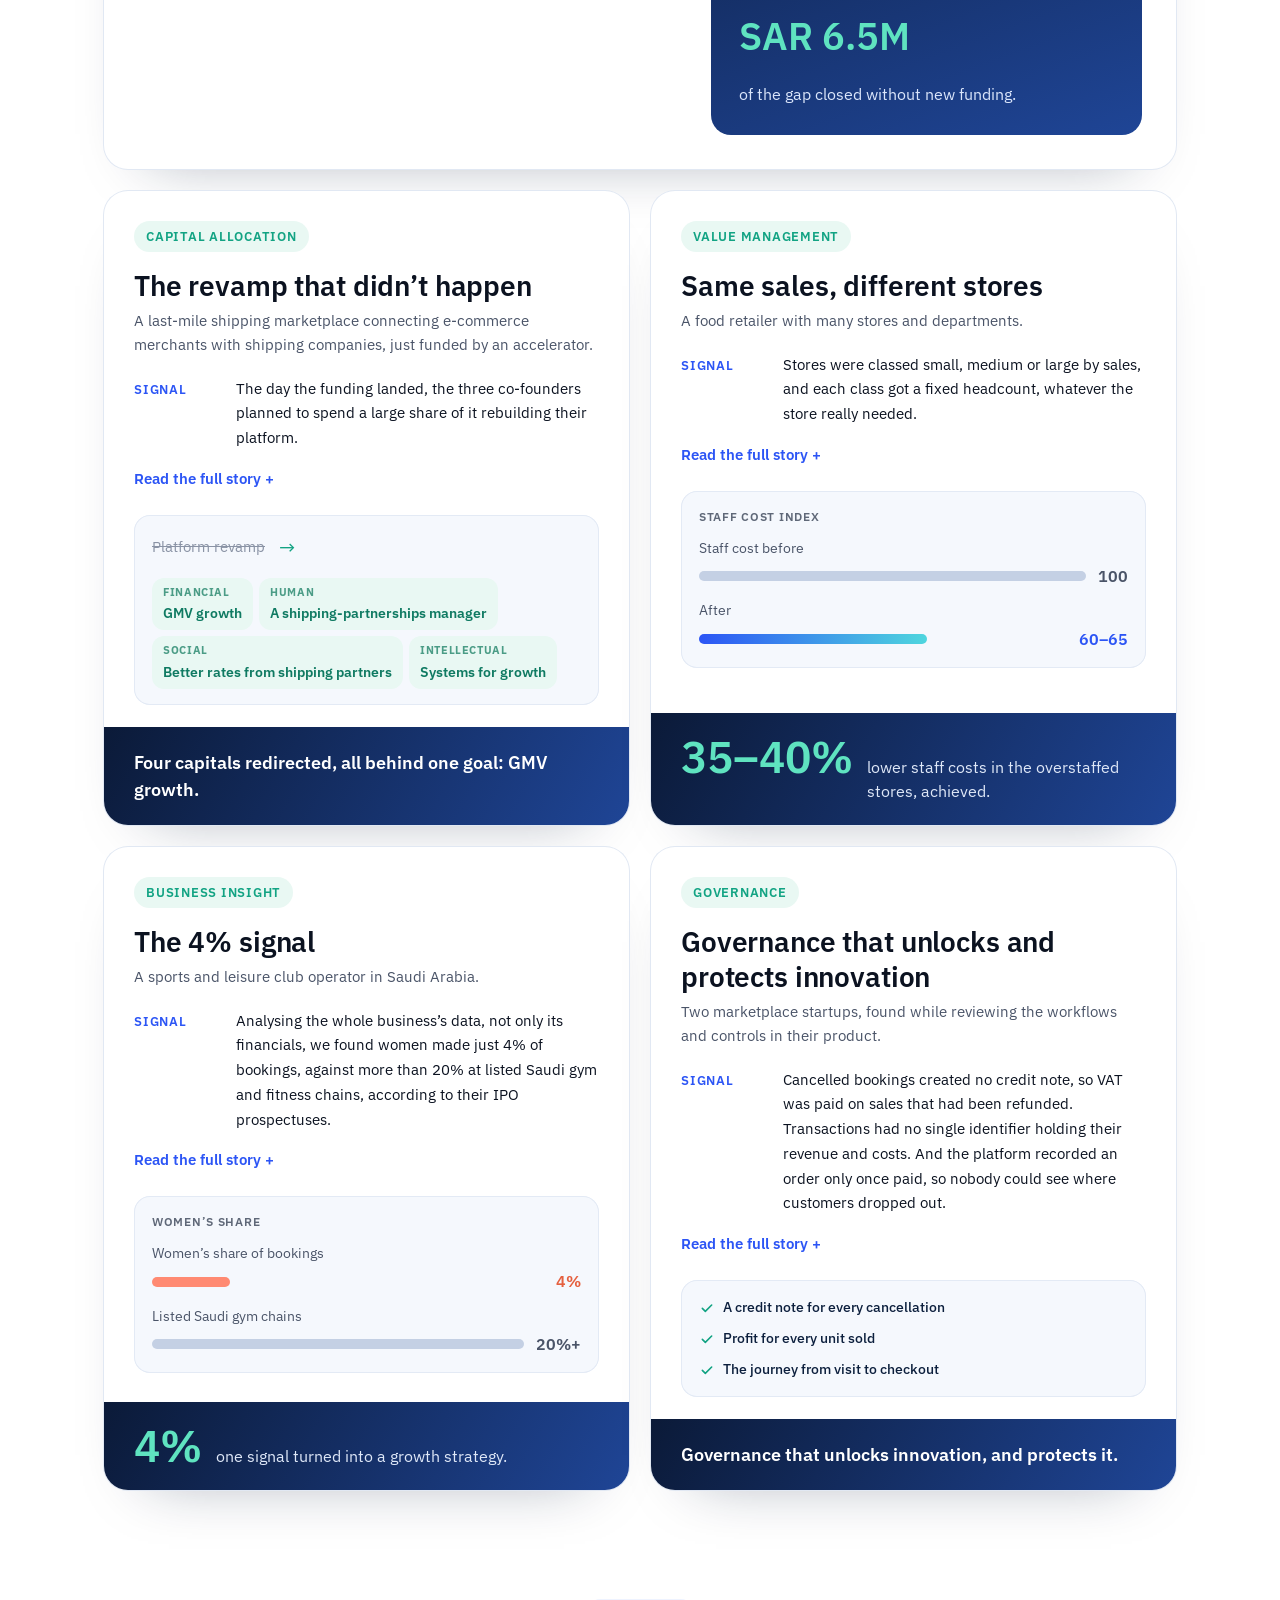
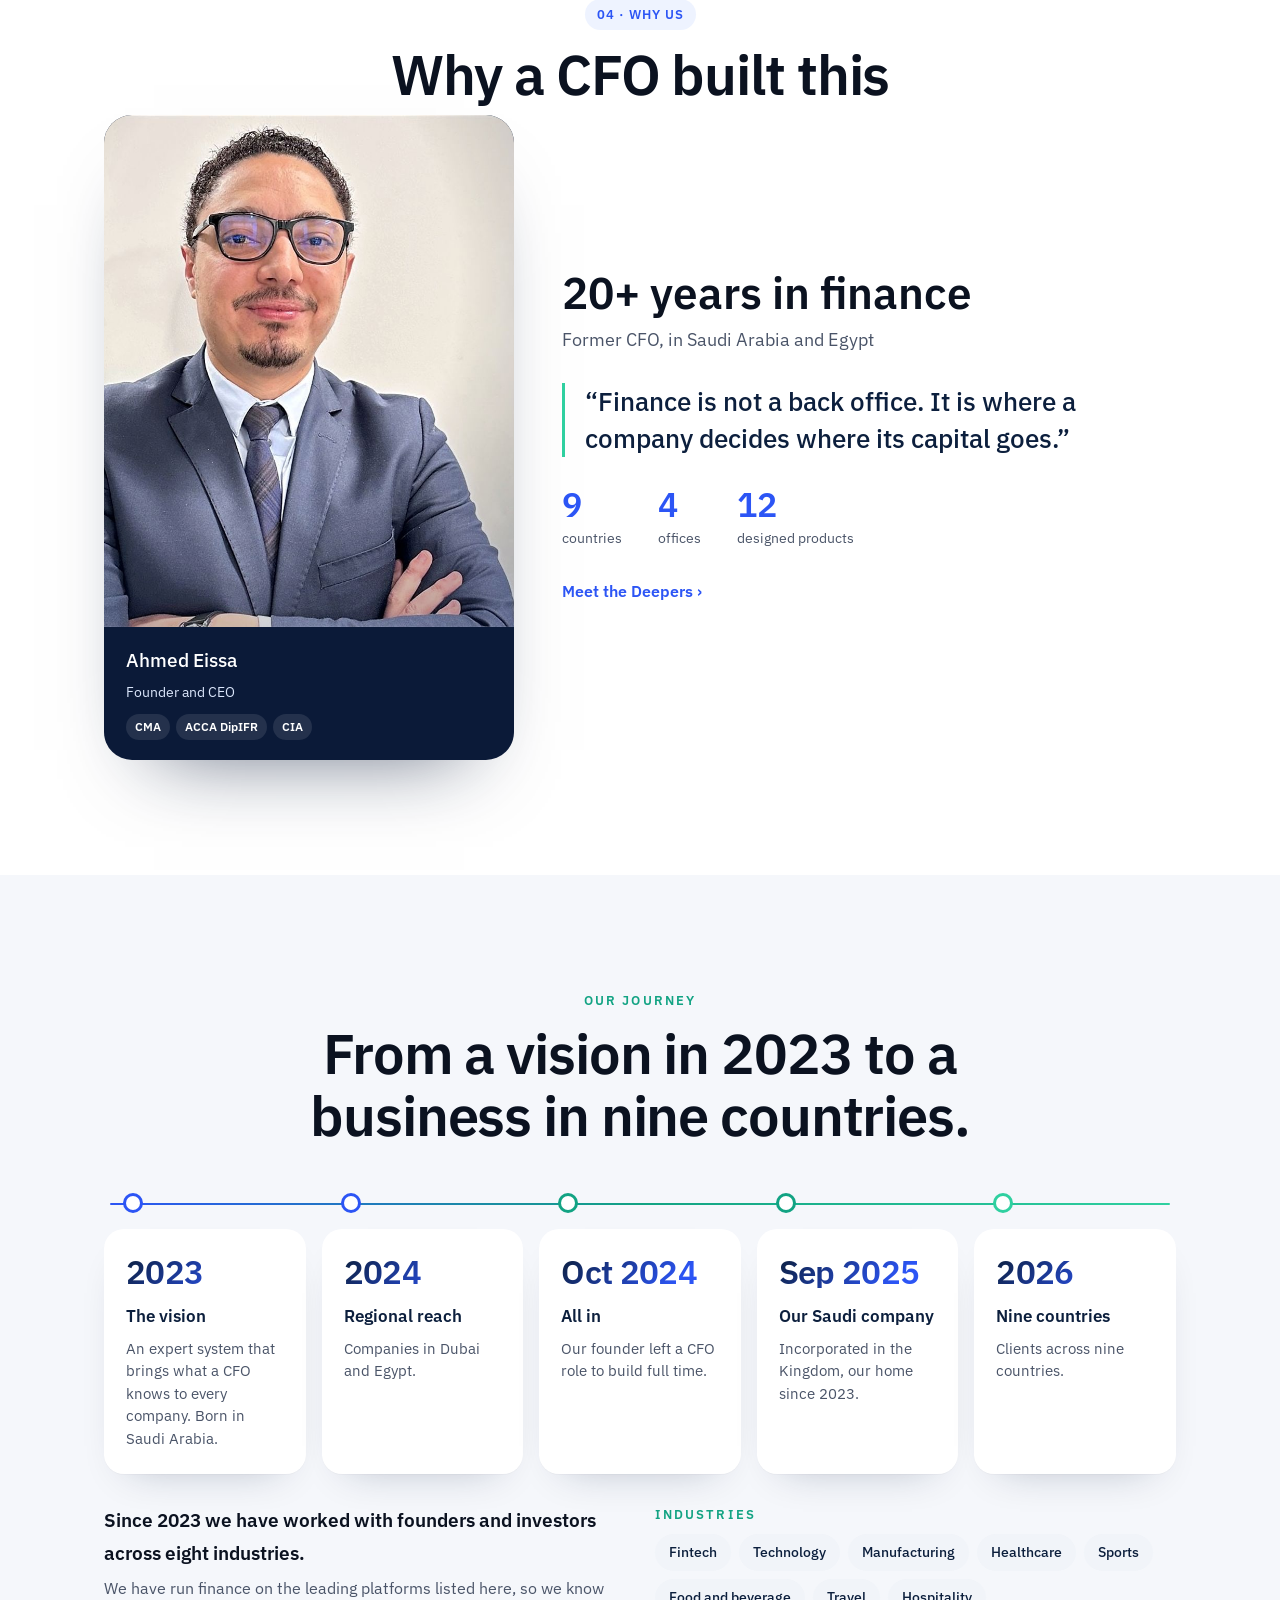
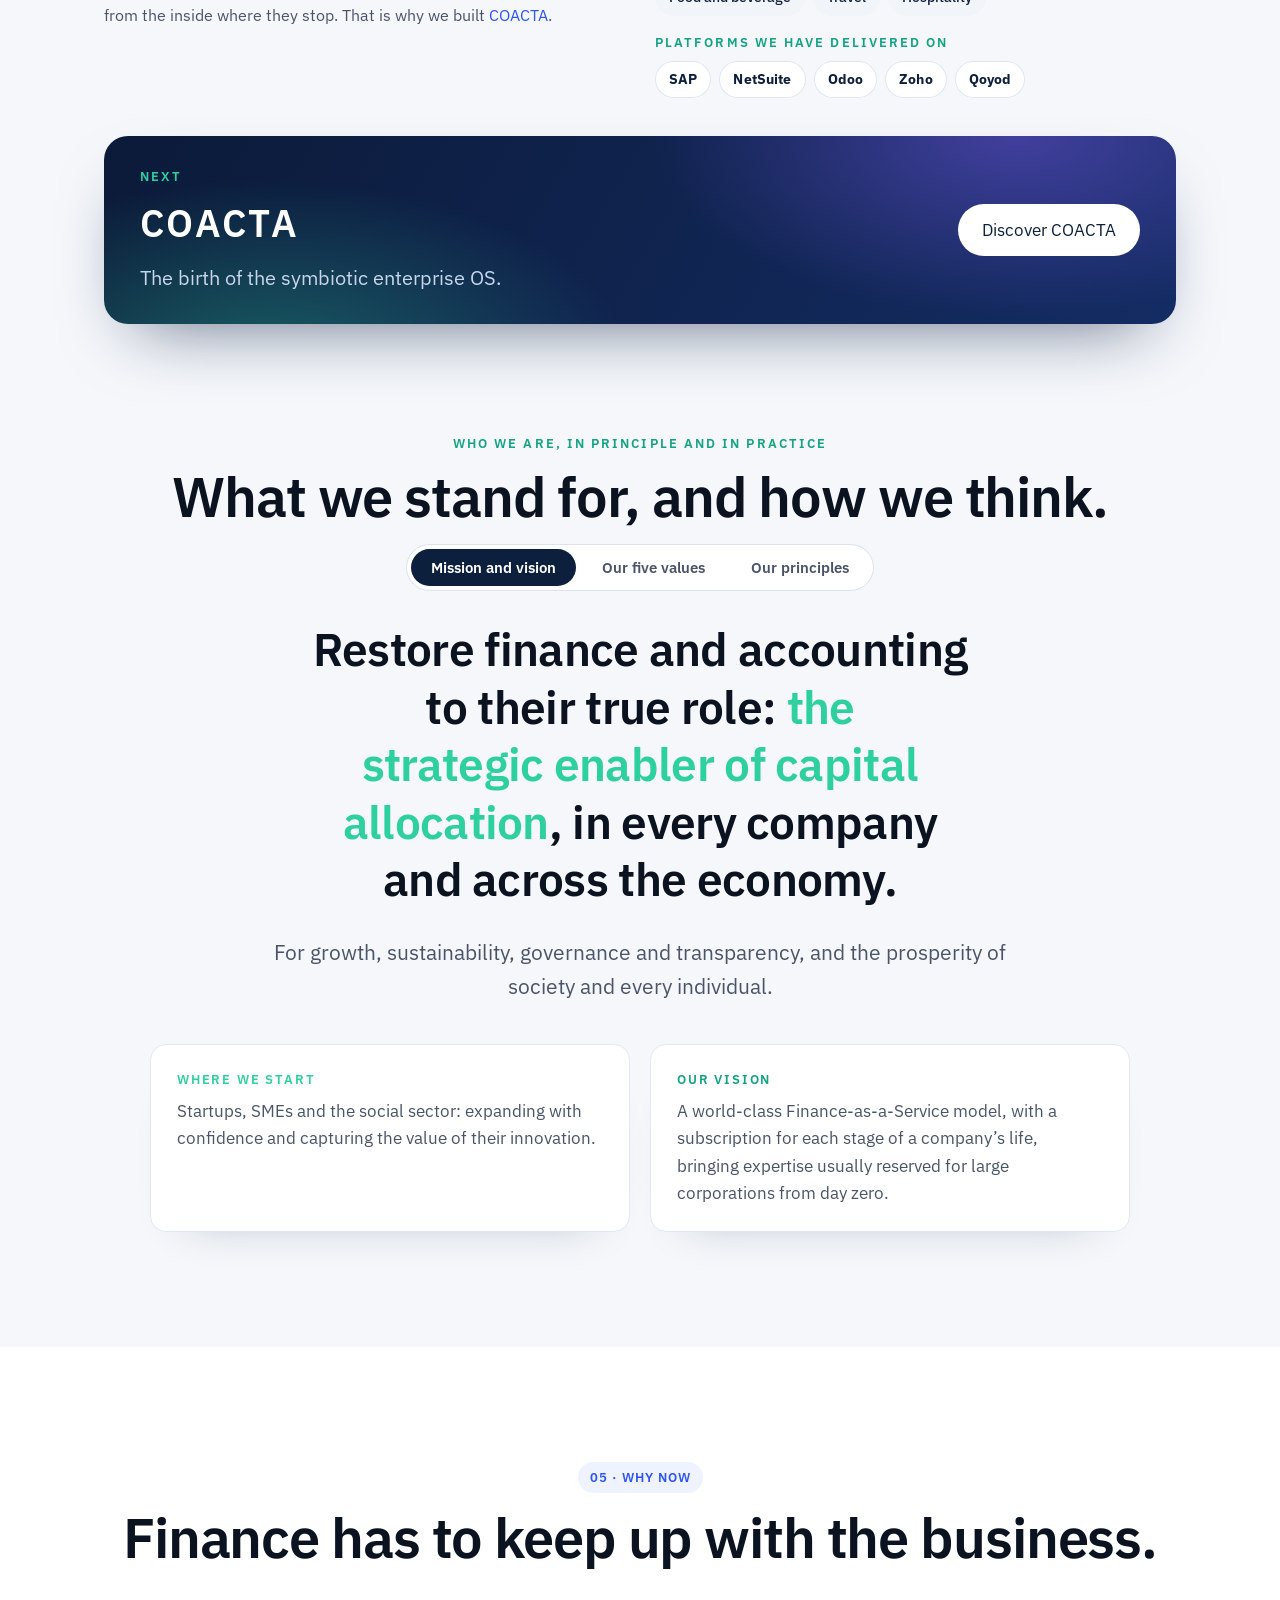
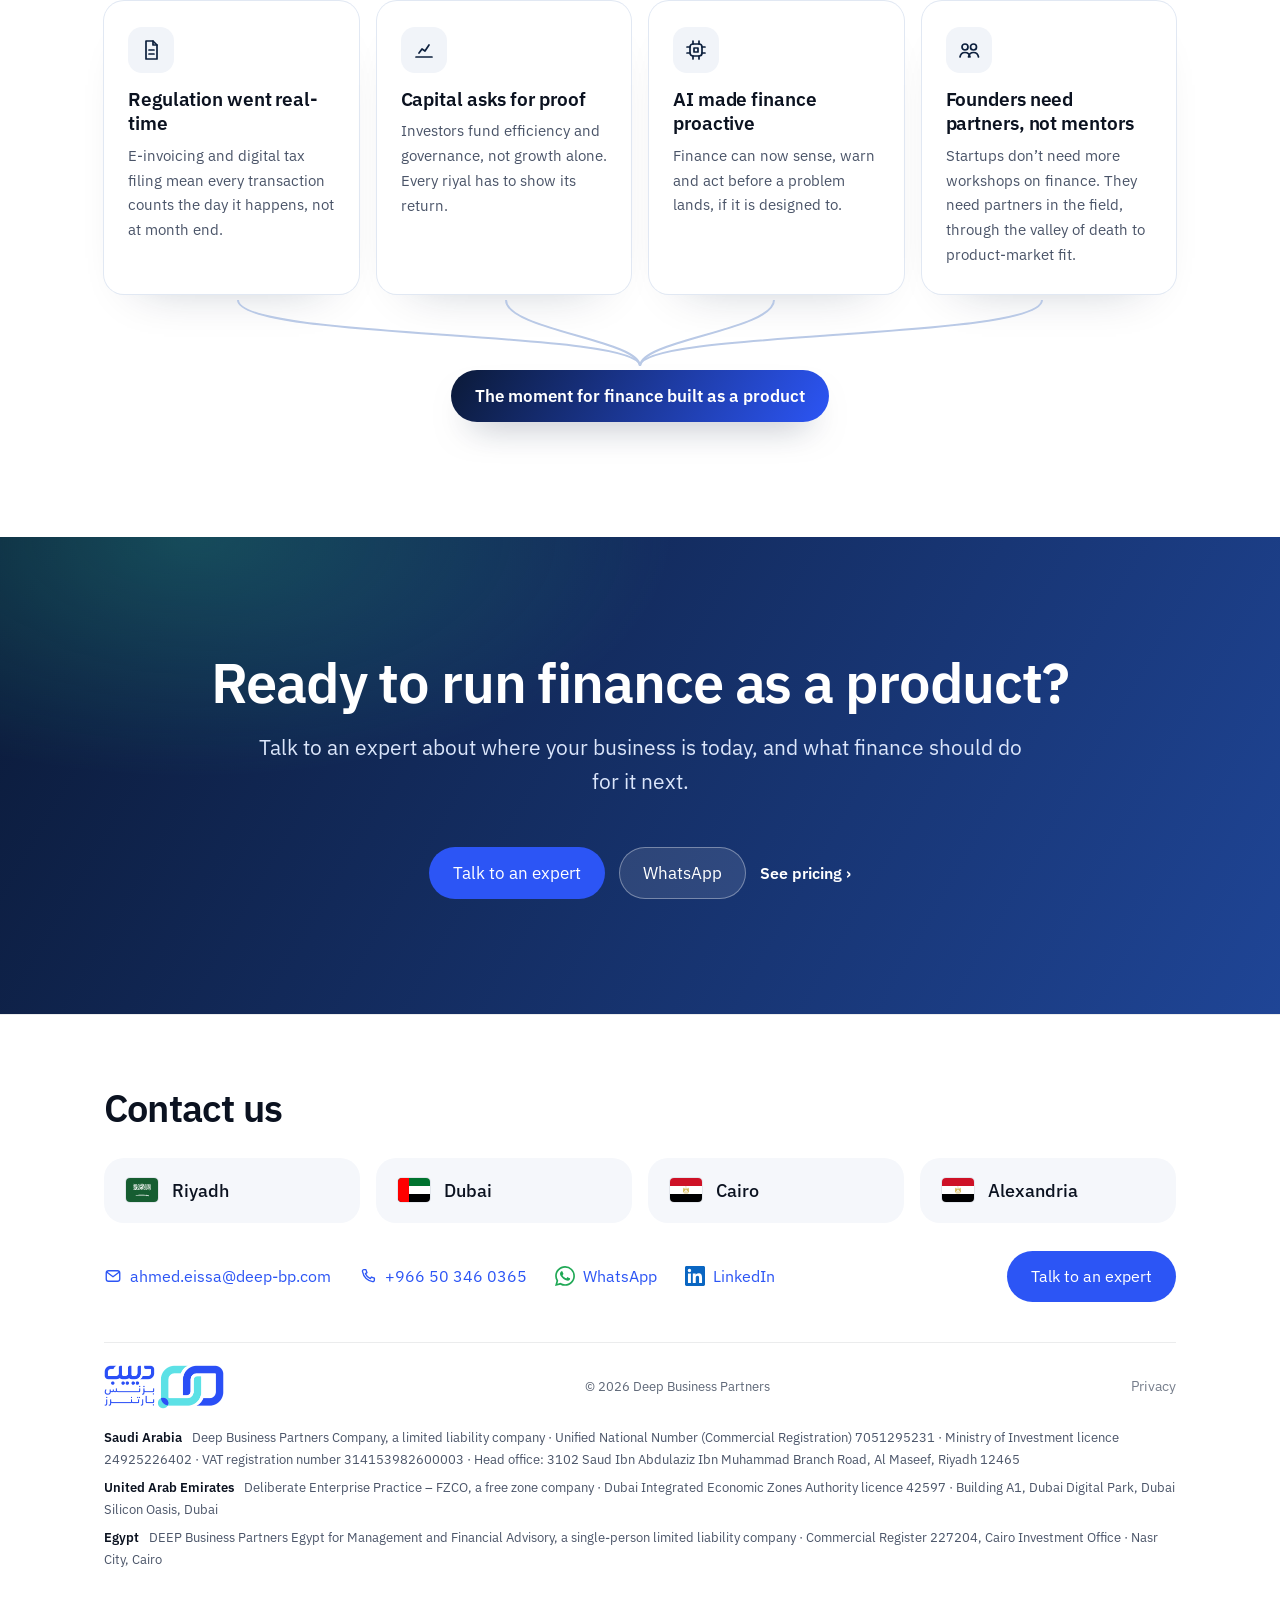
==== commit 1126e787: "pricing: revenue share is available today; equity is available case by case for promising startups T" ====
--- a/index.html
+++ b/index.html
@@ -33,7 +33,7 @@
 <link rel="apple-touch-icon" href="assets/apple-touch-icon.png">
 <link rel="preconnect" href="https://fonts.googleapis.com"><link rel="preconnect" href="https://fonts.gstatic.com" crossorigin>
 <link href="https://fonts.googleapis.com/css2?family=IBM+Plex+Sans+Arabic:wght@400;500;600;700&family=IBM+Plex+Sans:wght@400;500;600;700&display=swap" rel="stylesheet">
-<link rel="stylesheet" href="assets/site.css?v=f51044dda5">
+<link rel="stylesheet" href="assets/site.css?v=c54fc2c0ef">
 </head>
 <body>
 <a class="skip" data-lang="ar" href="#ar">انتقل إلى المحتوى</a><a class="skip" data-lang="en" hidden href="#en">Skip to content</a>
--- a/assets/site.css
+++ b/assets/site.css
@@ -3040,3 +3040,6 @@
 .sol-ea a{font-size:16px;font-weight:600;color:var(--blue,#2c55f5);text-decoration:none}
 .sol-ea a:hover,.sol-ea a:focus-visible{text-decoration:underline;text-underline-offset:3px}
 .hh-scale > span:first-child,.hh-scale > span:last-child{white-space:nowrap}
+/* ways-to-pay: equity is available, chosen case by case. */
+.way.sel{background:#fff8ea;box-shadow:inset 0 0 0 1px #f0cf8a}
+.way.sel i{color:#a26a00}
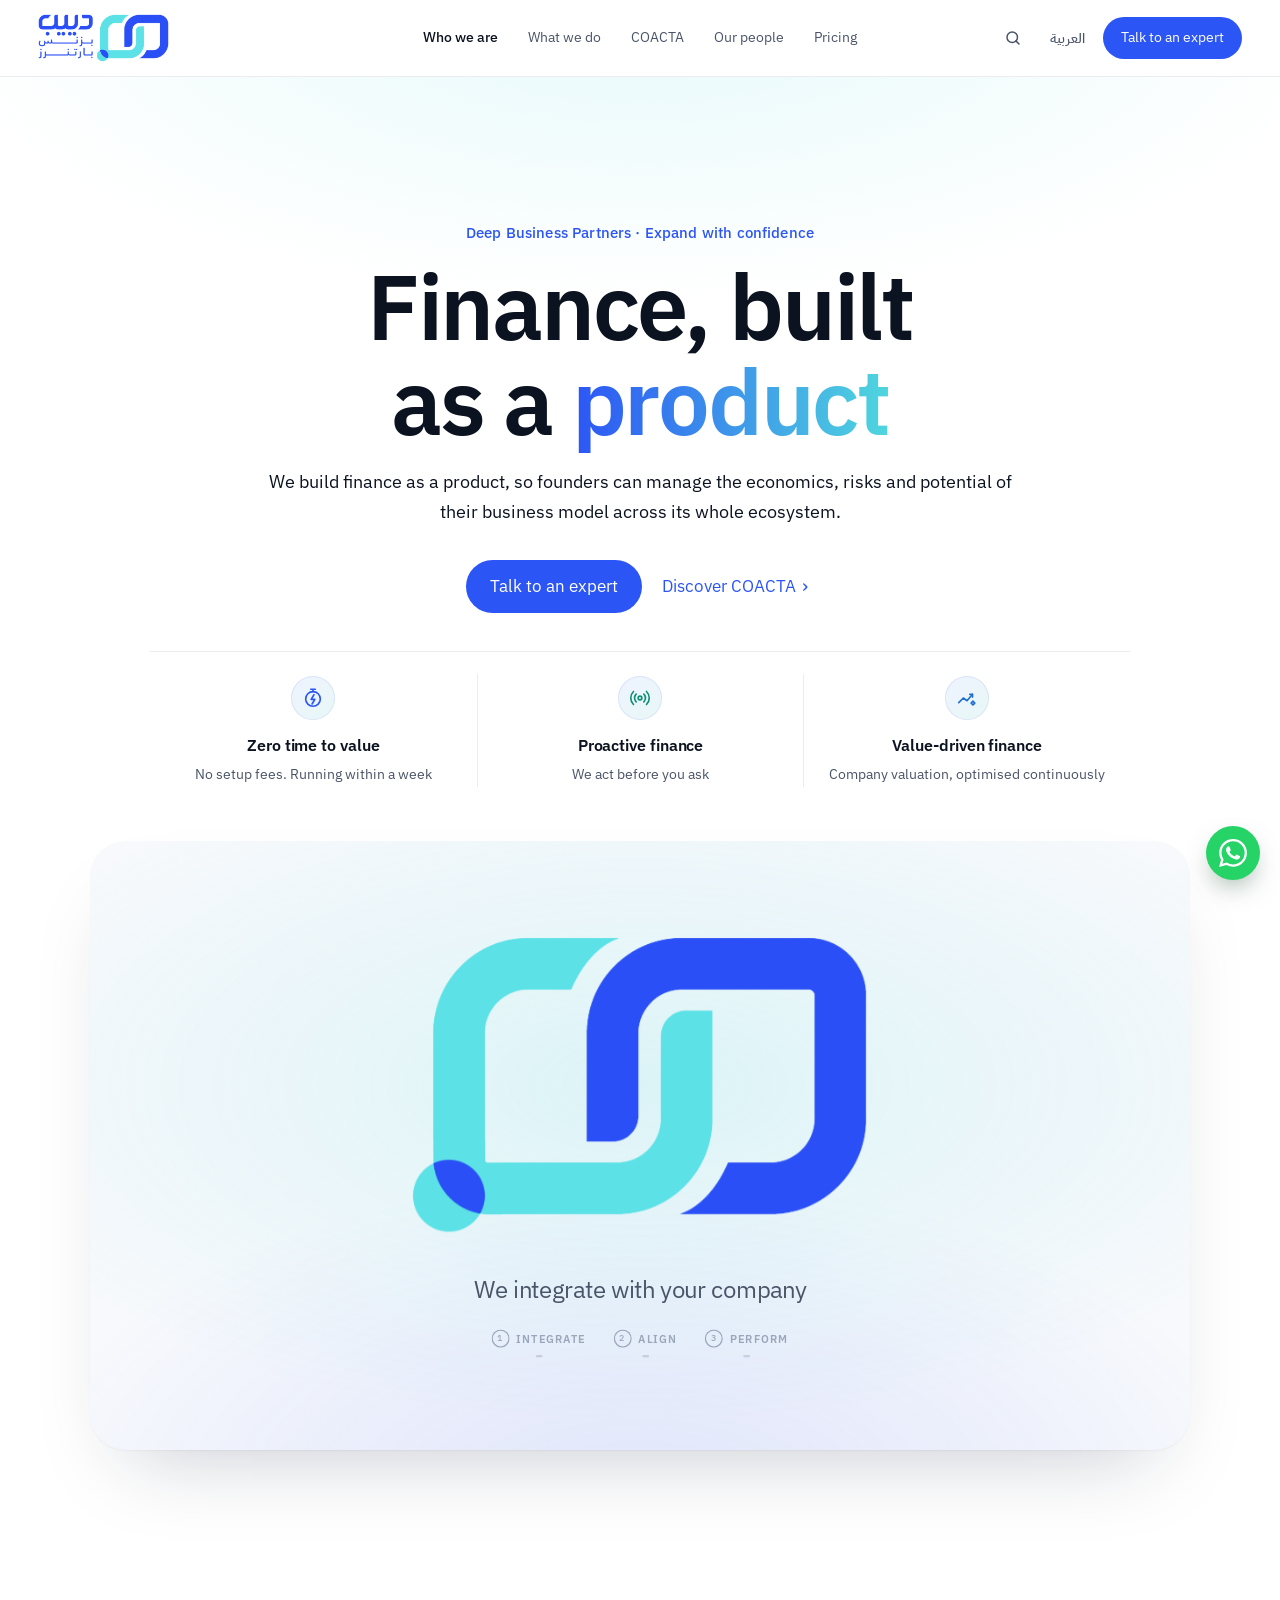
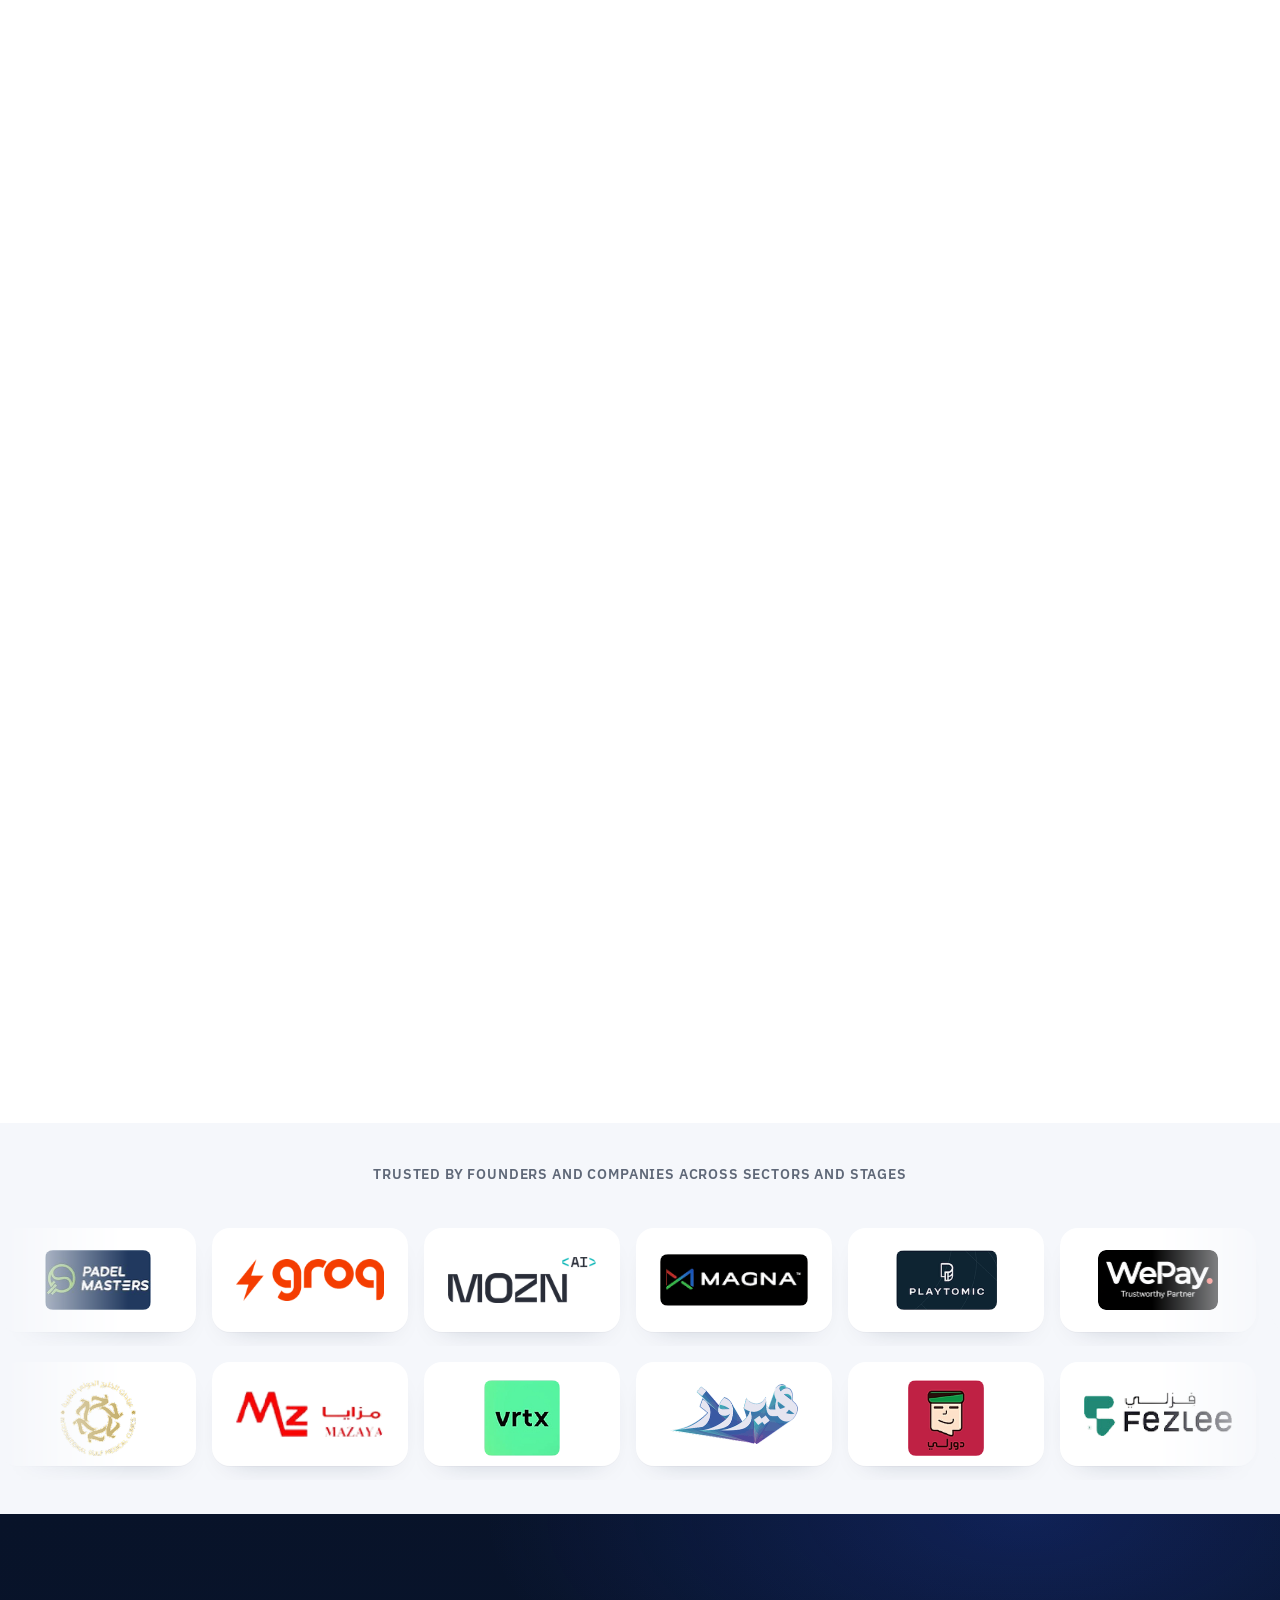
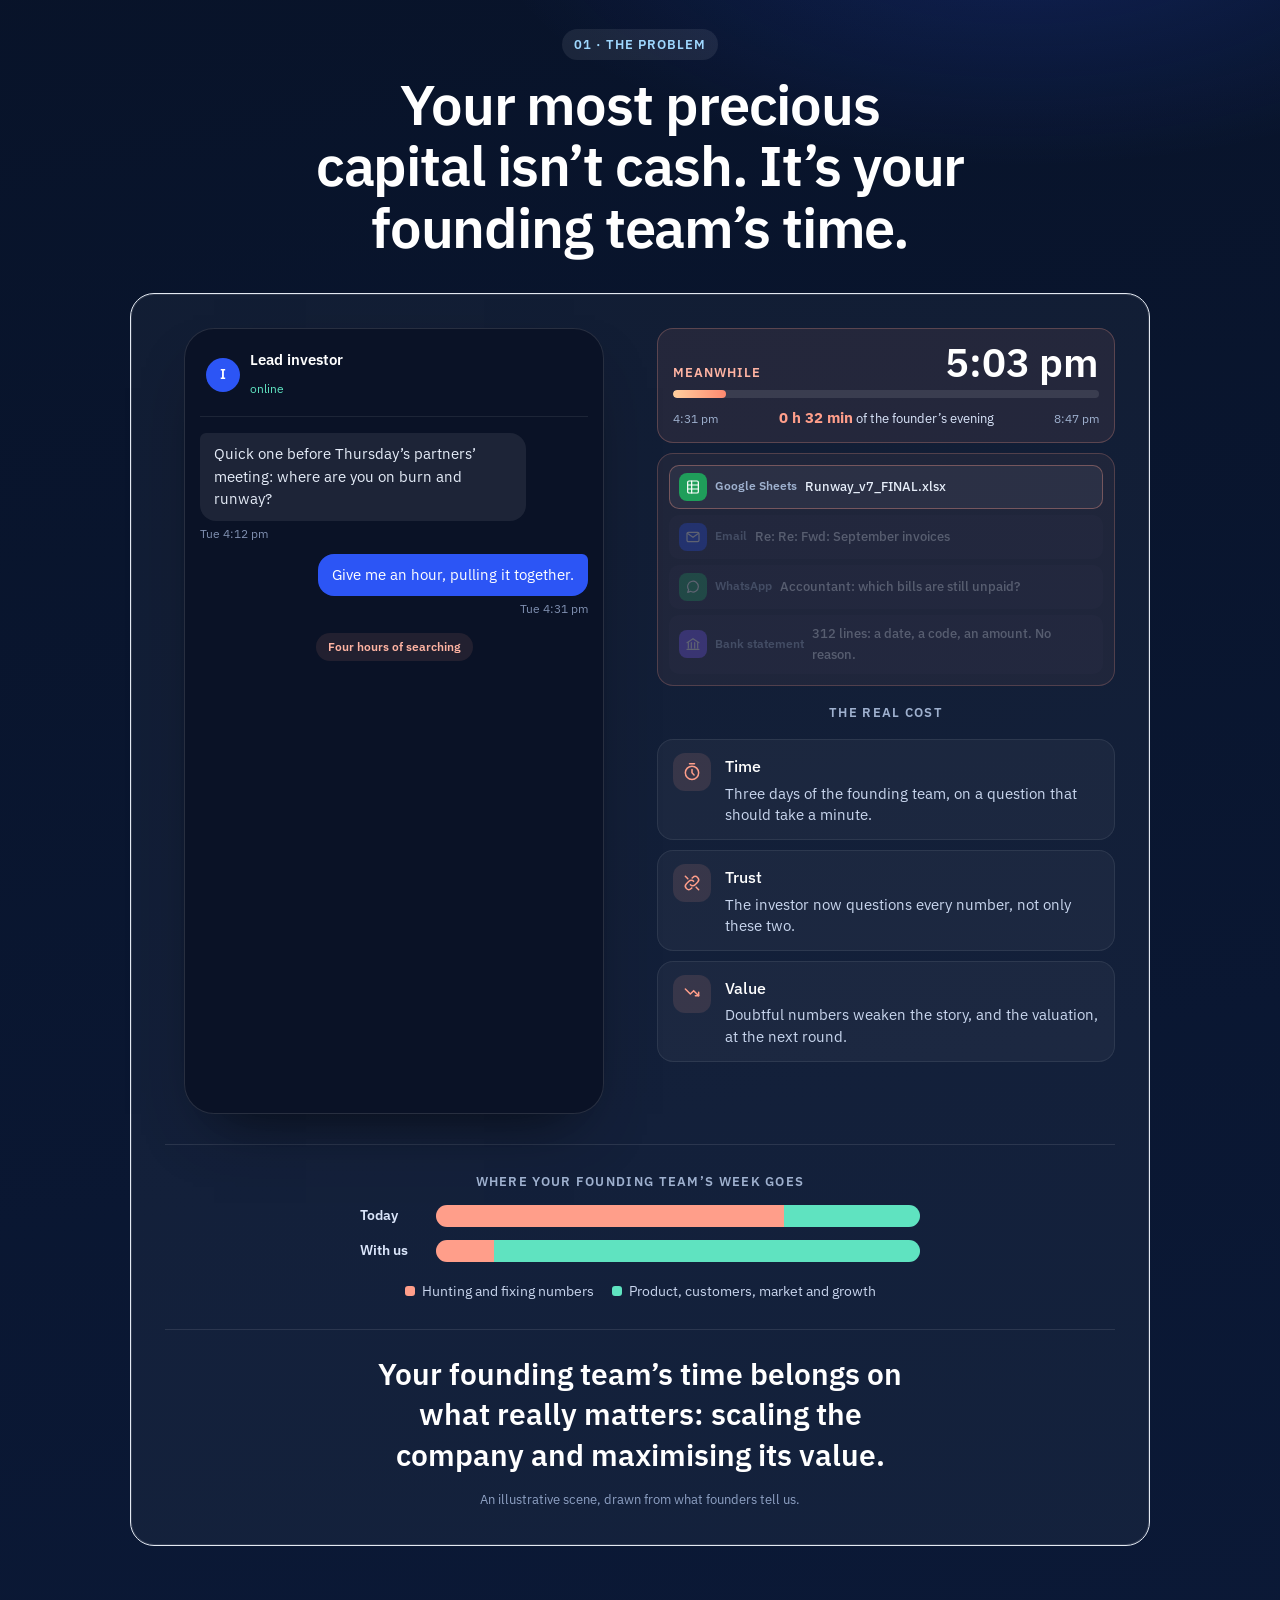
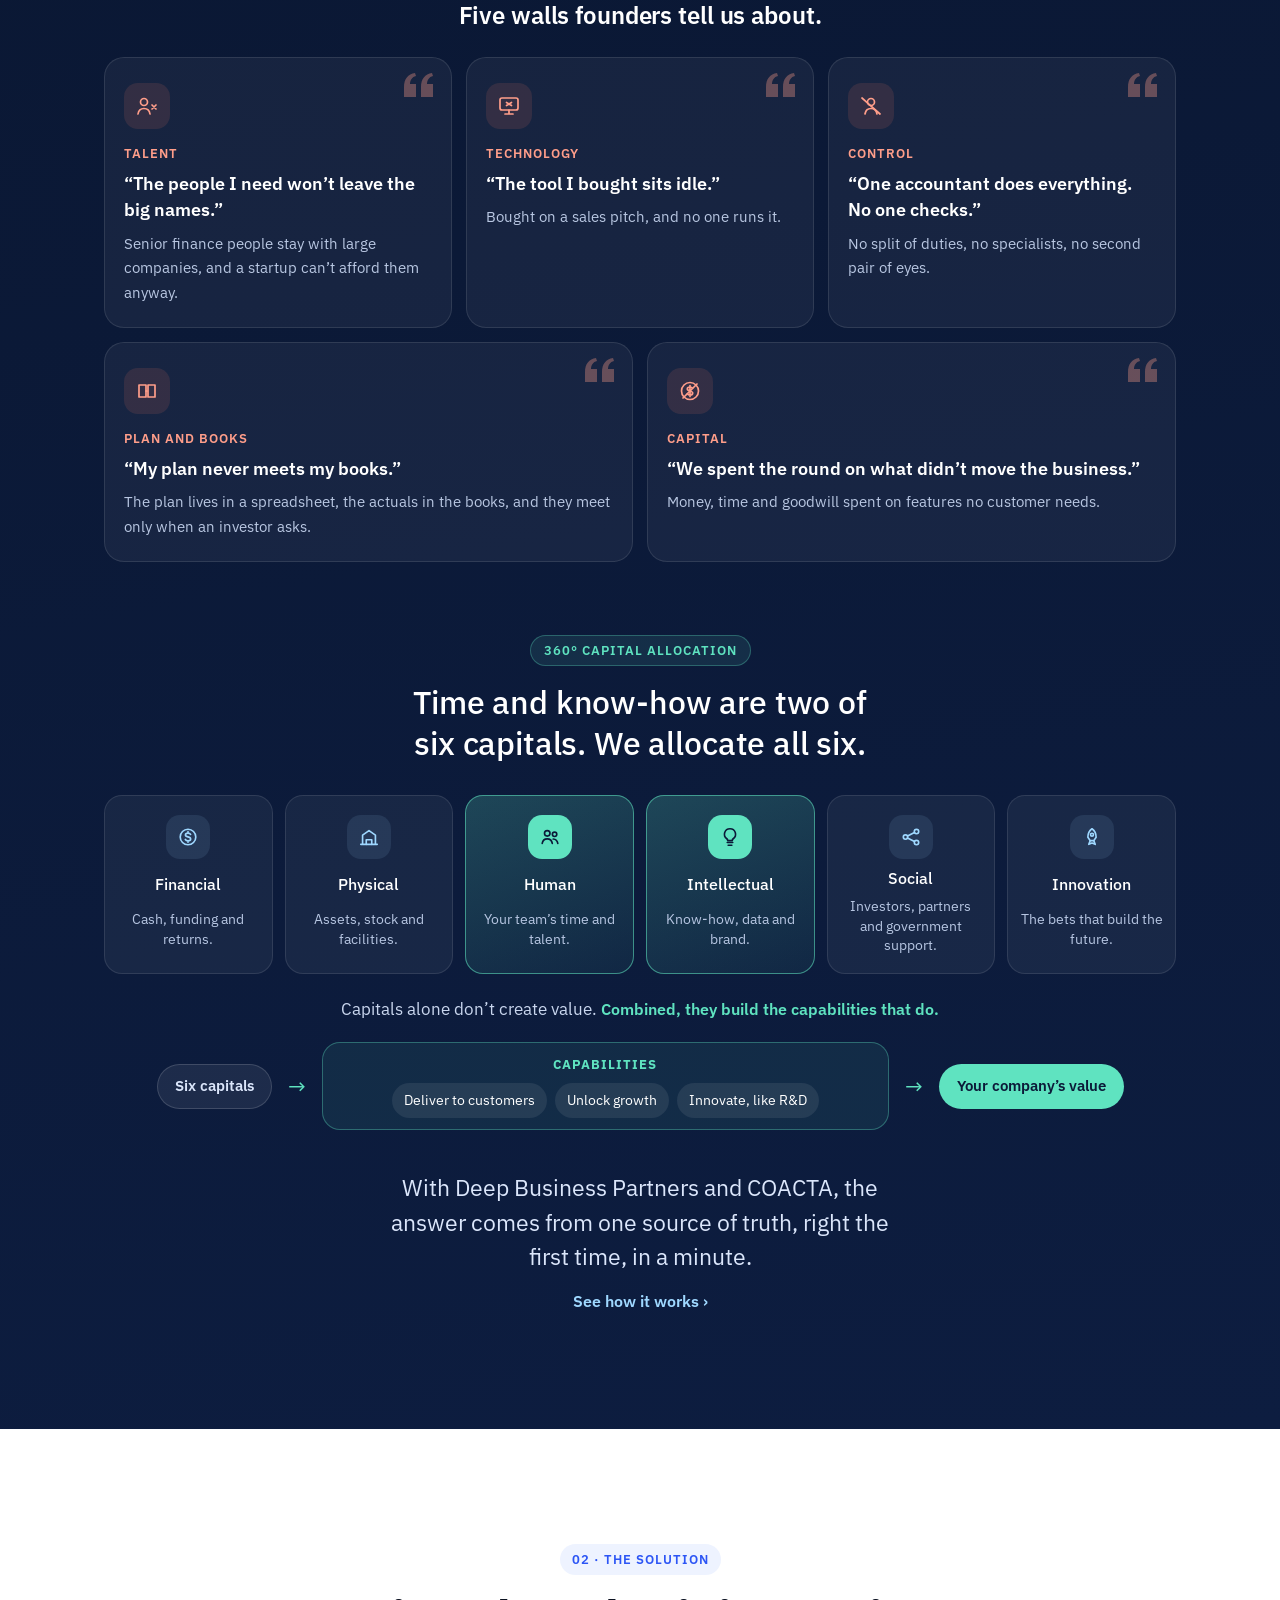
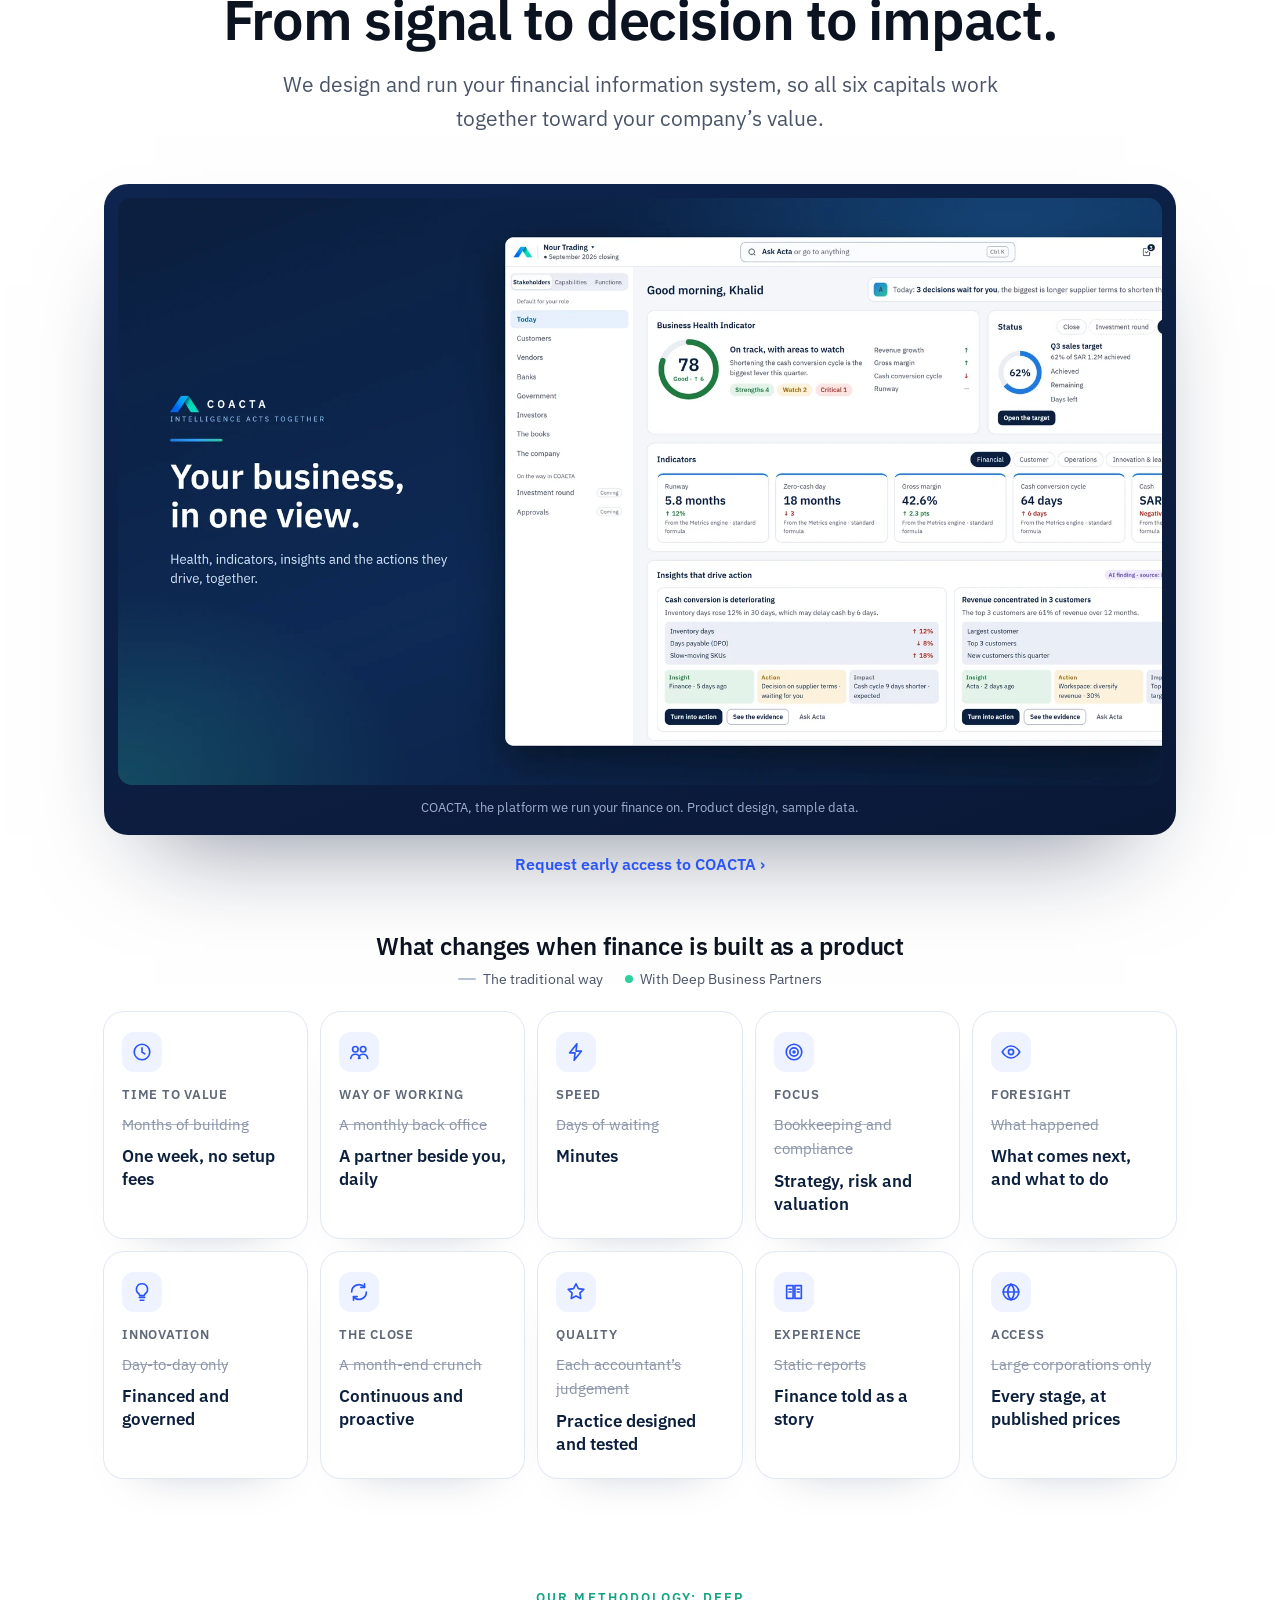
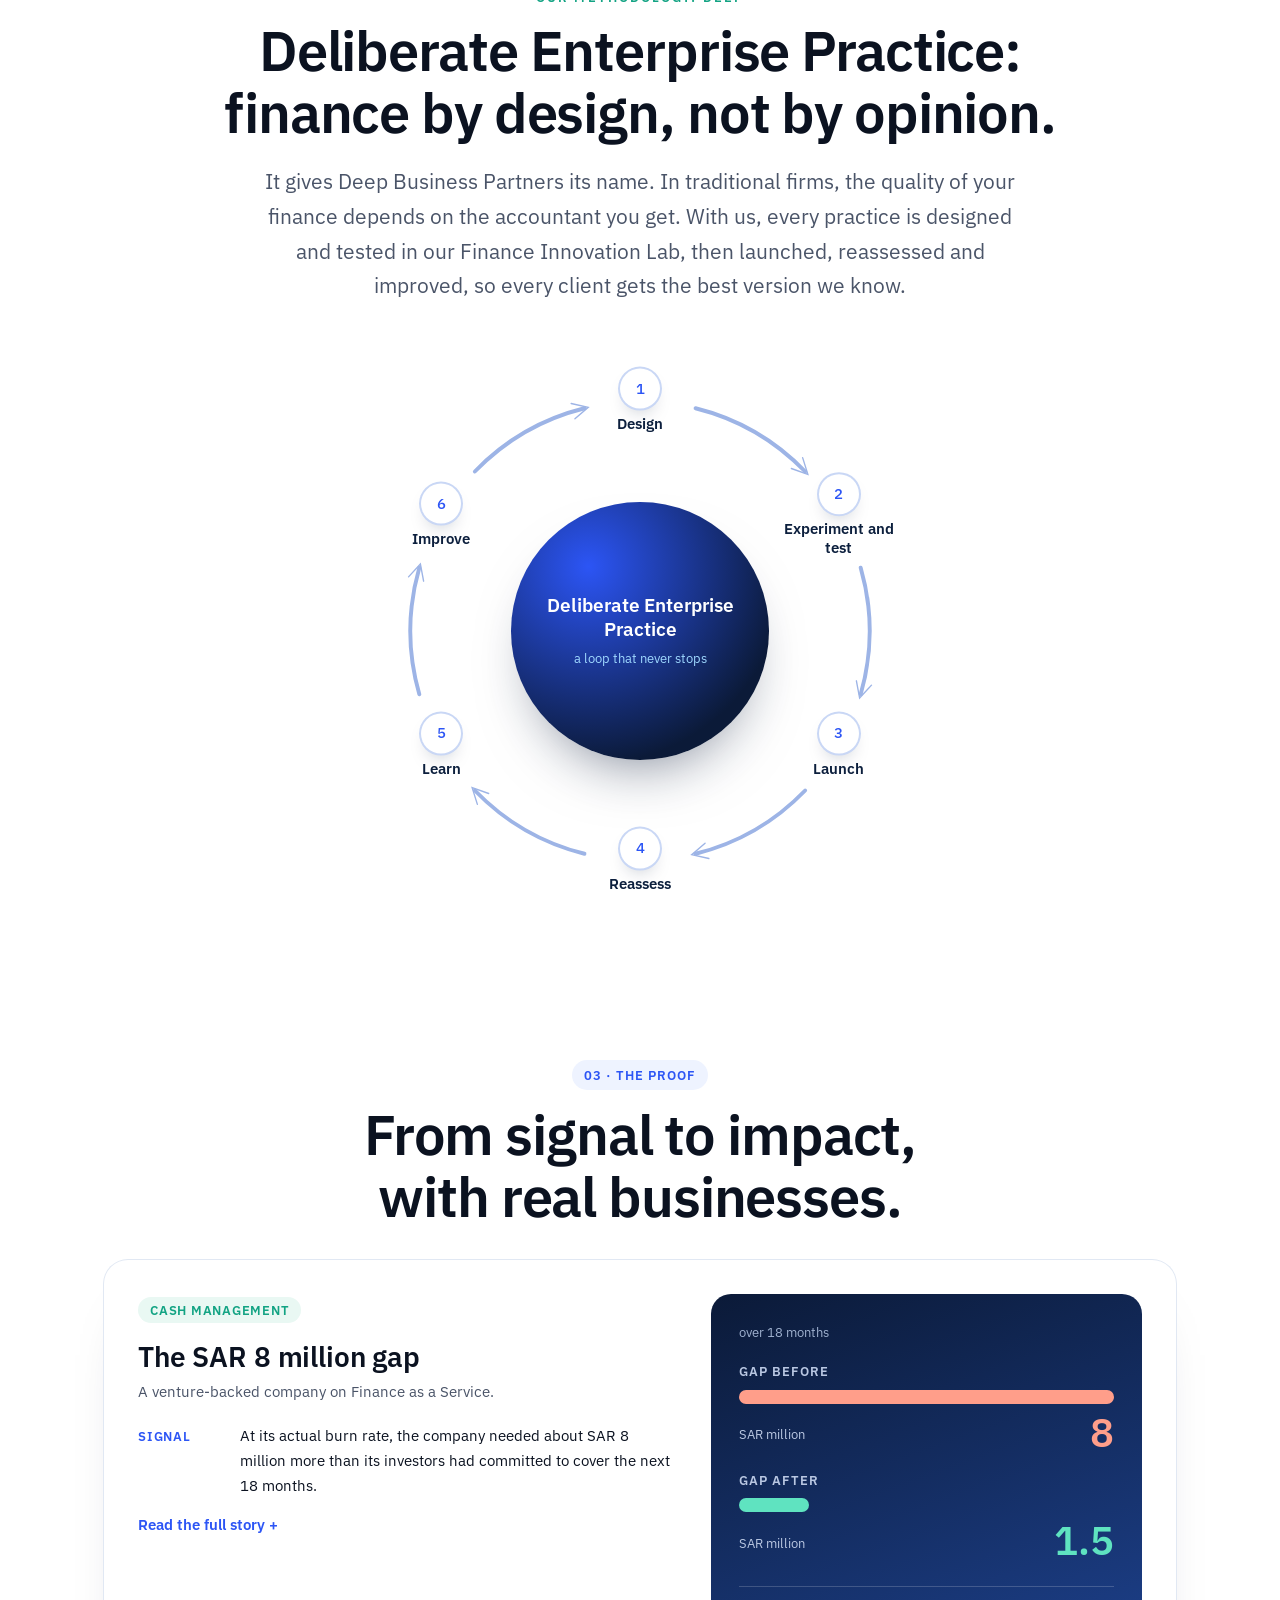
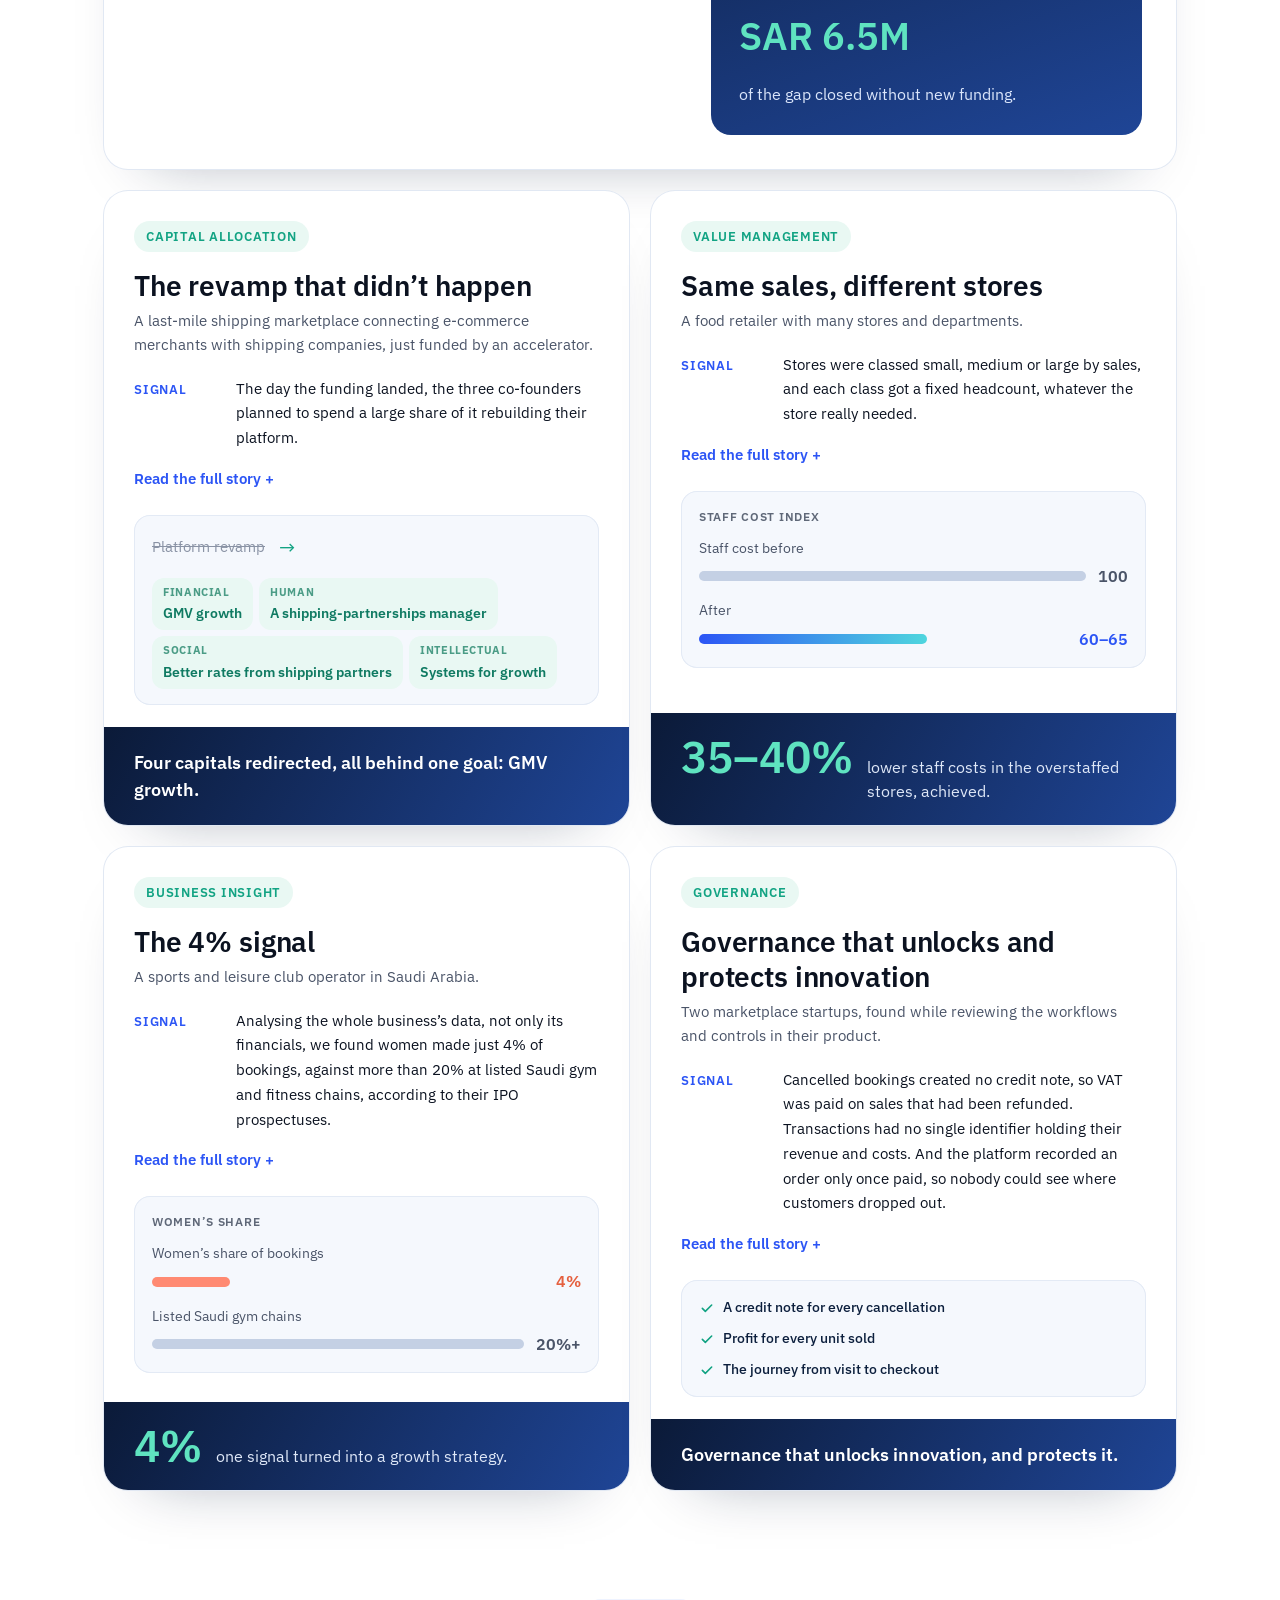
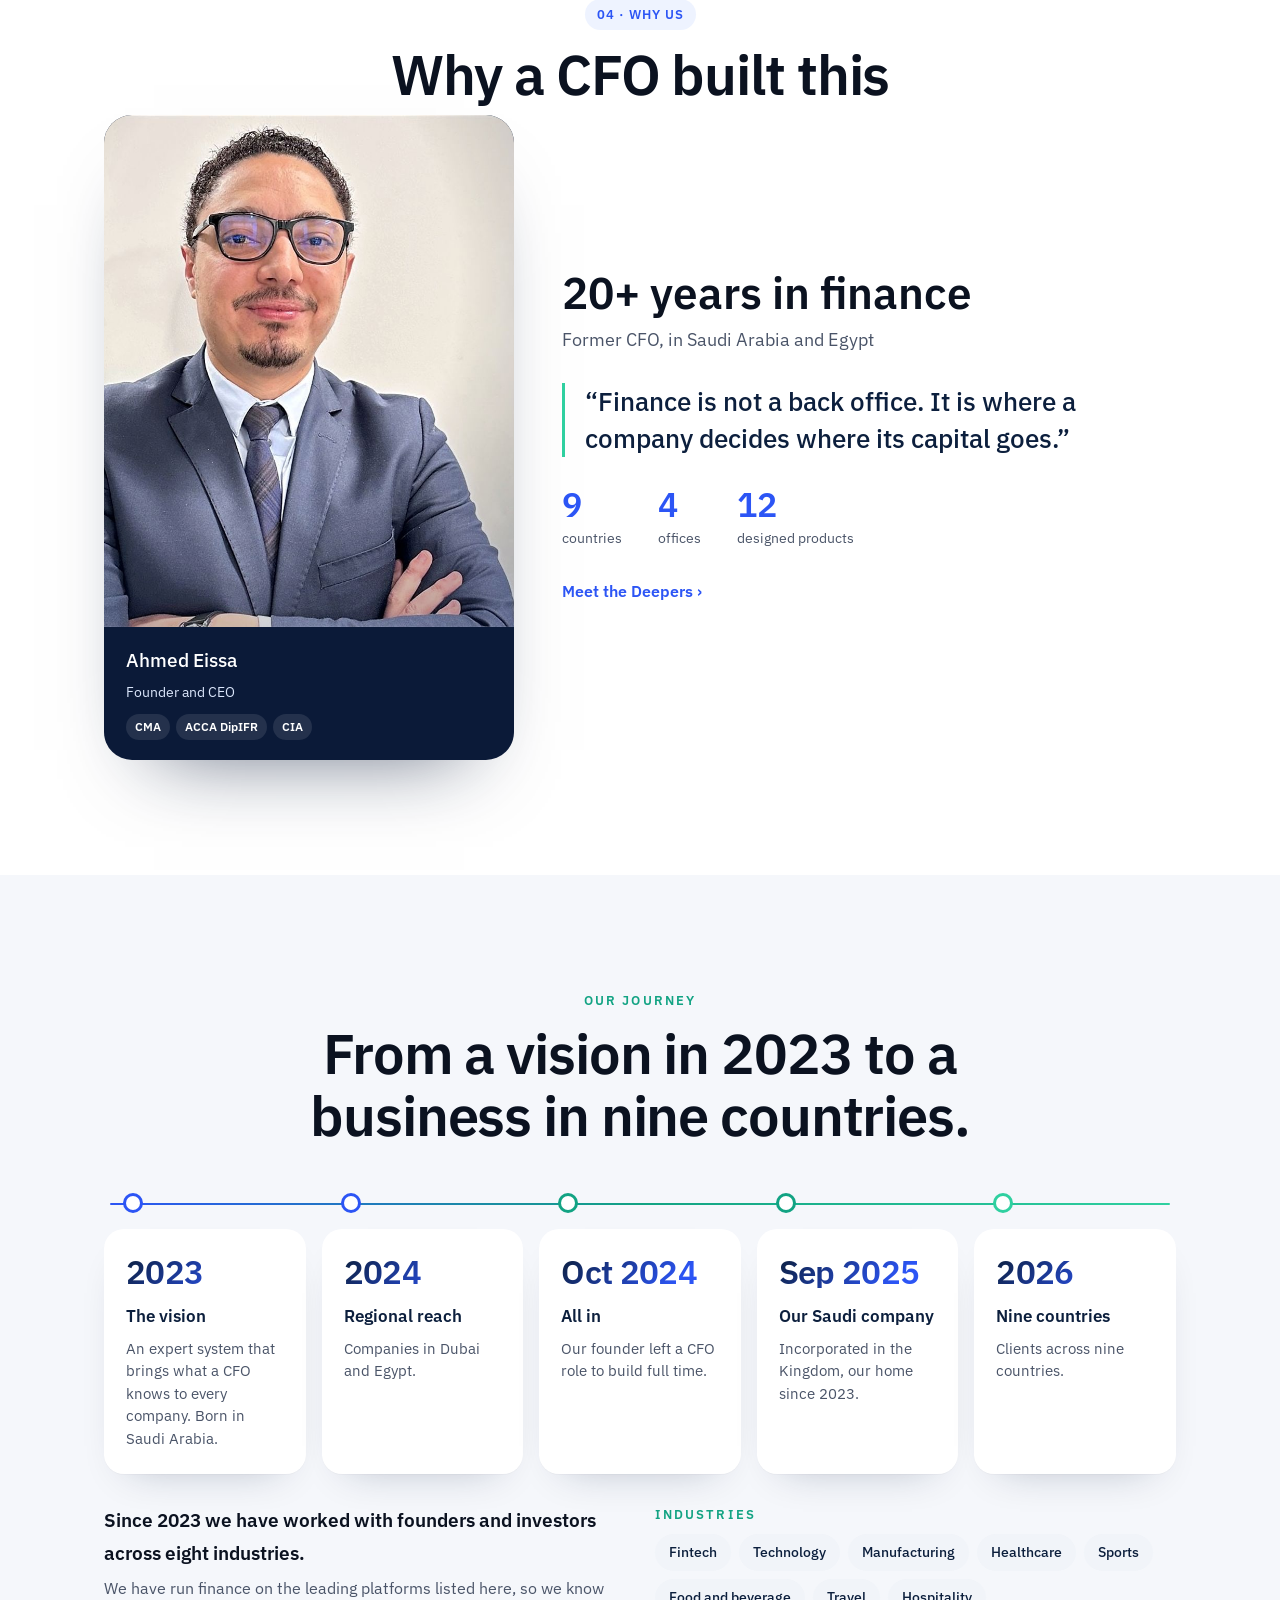
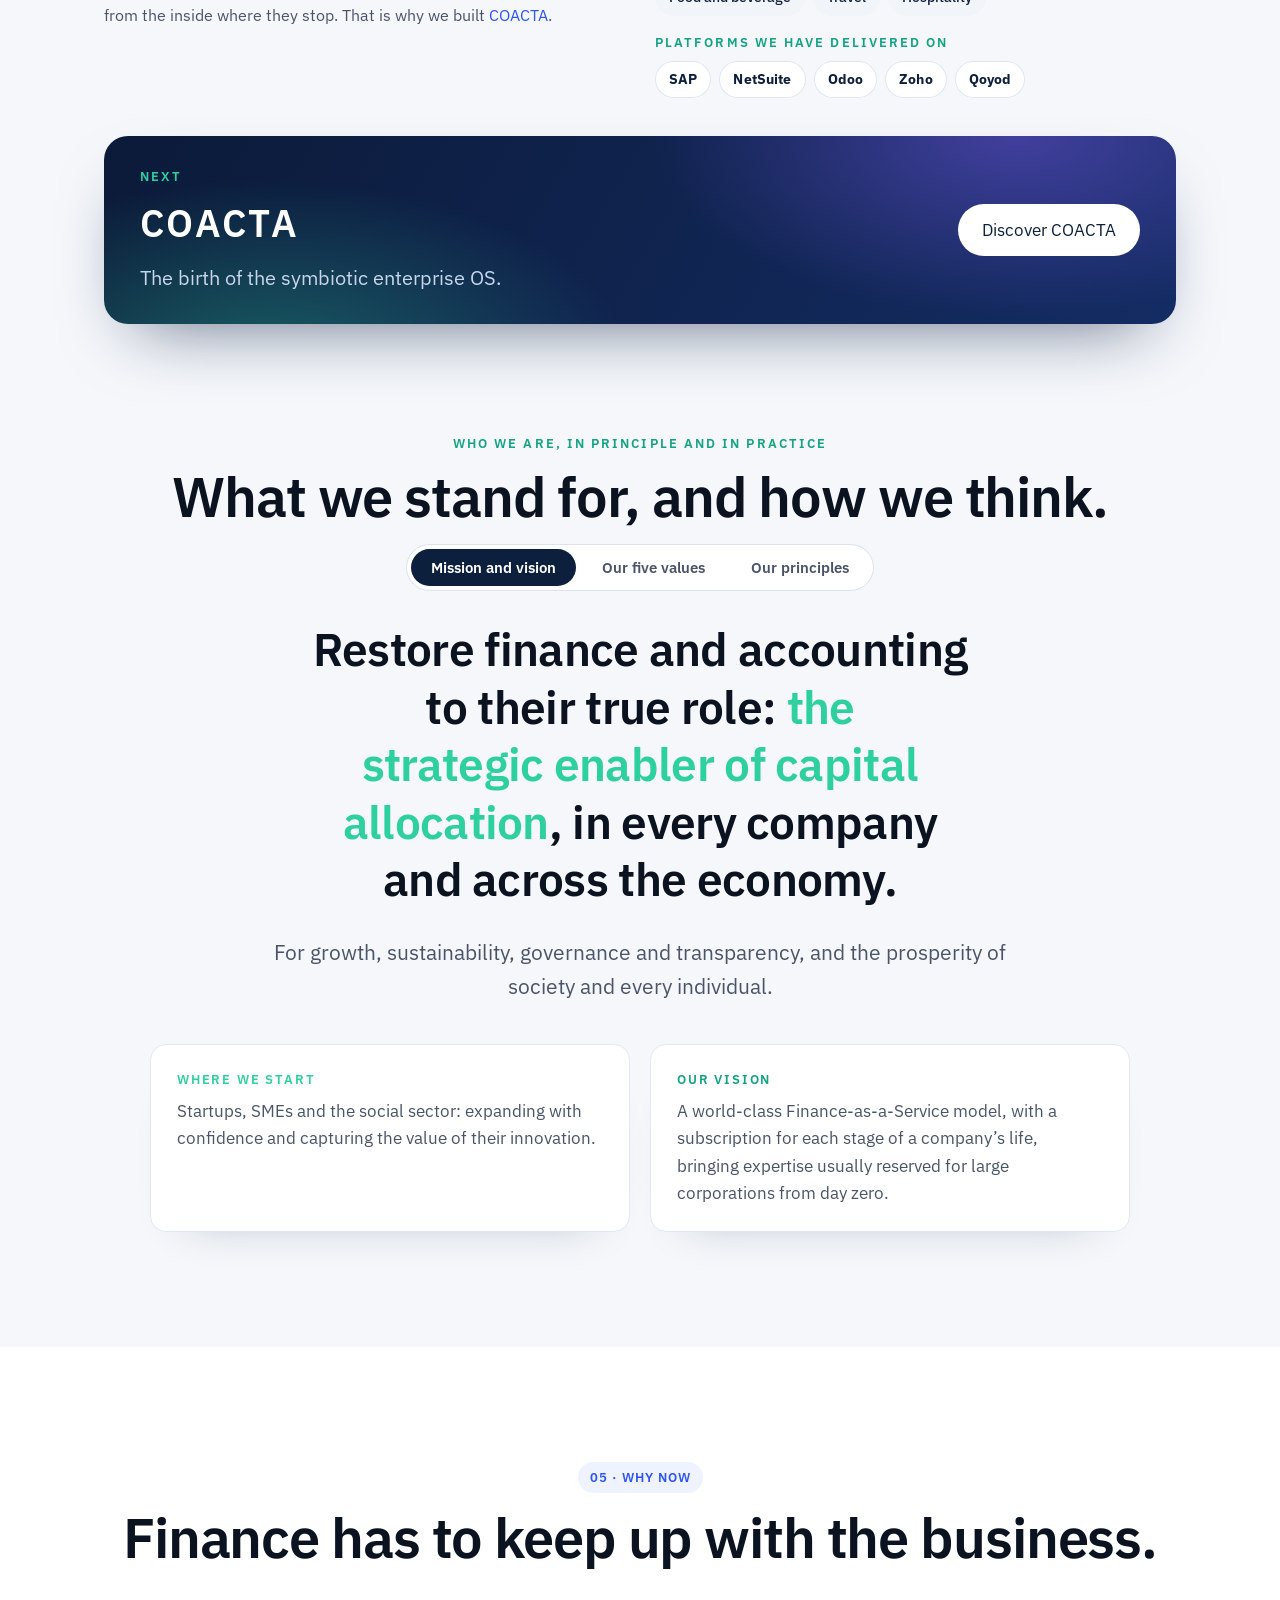
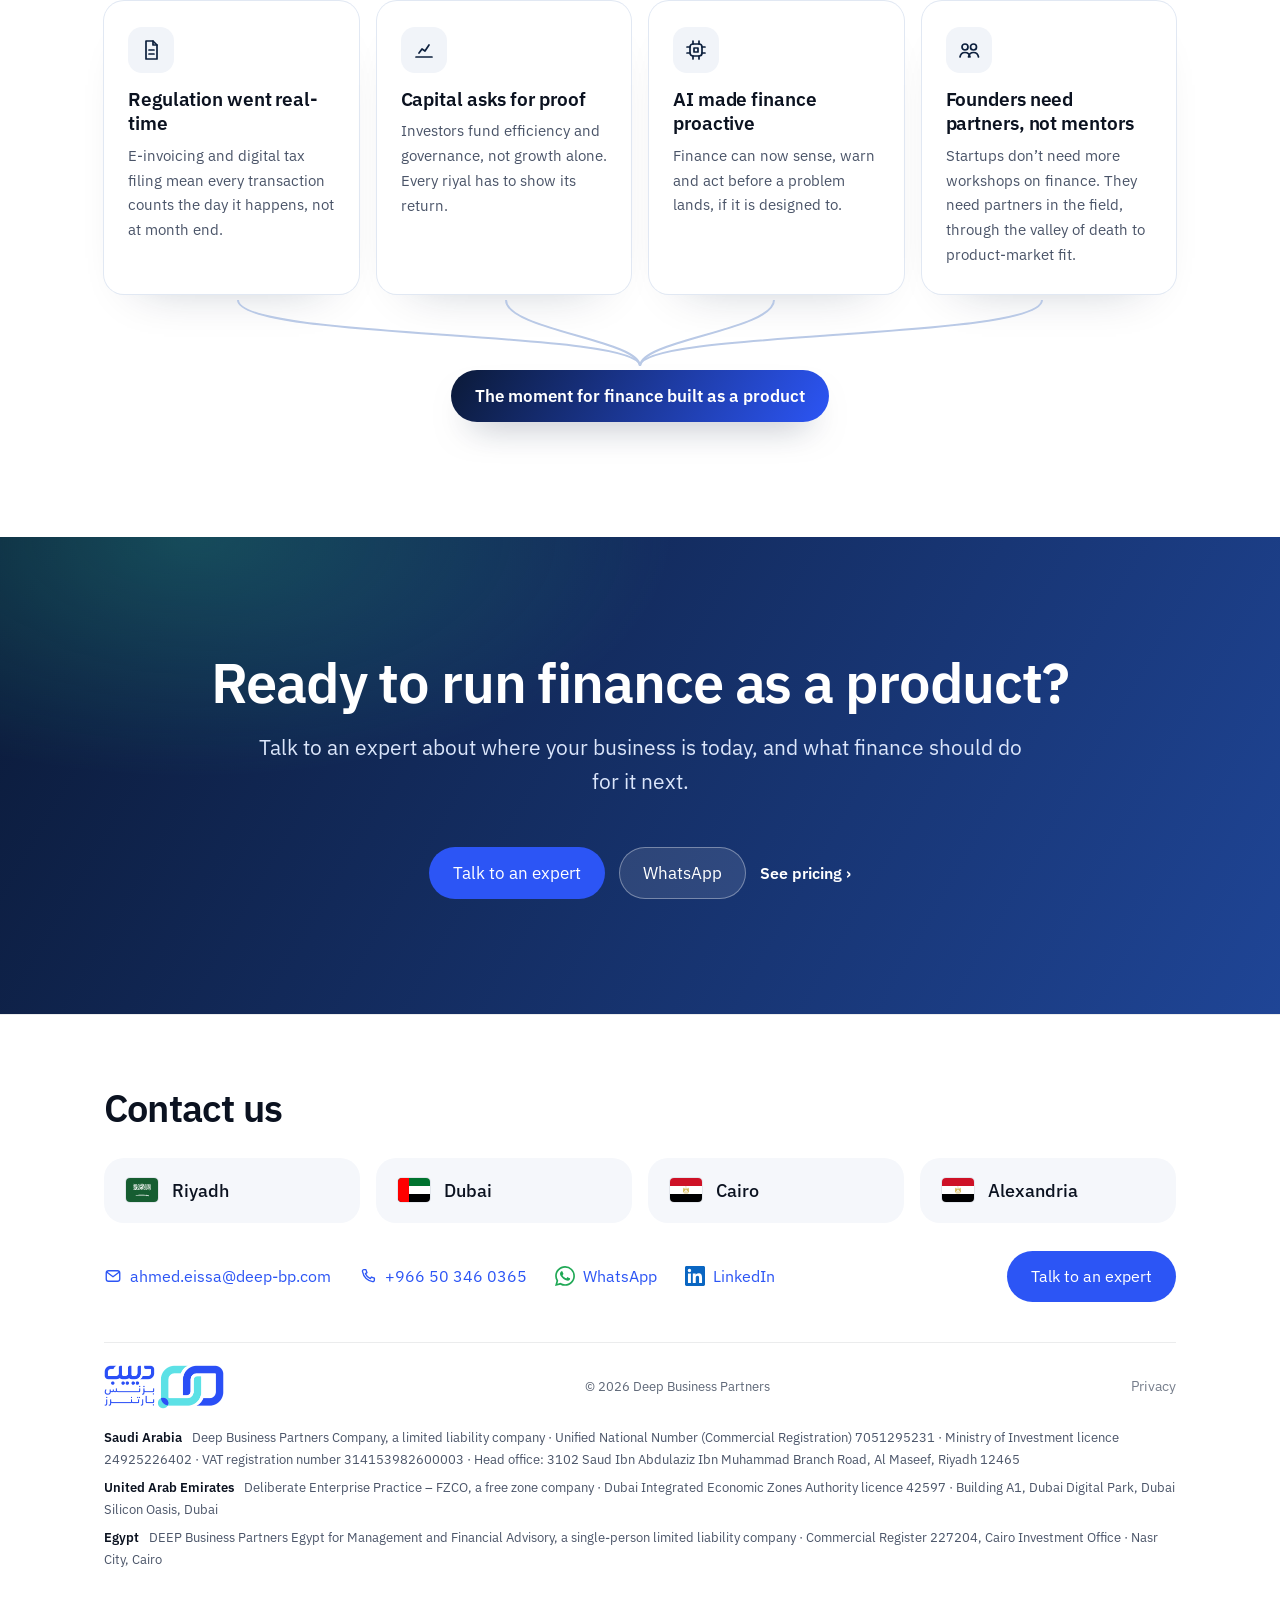
==== commit fd97c052: "copy(people): open to every industry, clients from eight today, and how a new industry is learned Co" ====
--- a/index.html
+++ b/index.html
@@ -678,7 +678,7 @@
   </div>
 </div></footer>
 <a class="wa-float" data-lang="ar" href="https://wa.me/966503460365?text=%D9%85%D8%B1%D8%AD%D8%A8%D9%8B%D8%A7%D8%8C%20%D8%A3%D9%88%D8%AF%D9%91%20%D8%A7%D9%84%D8%AA%D8%AD%D8%AF%D8%AB%20%D9%85%D8%B9%20%D8%AE%D8%A8%D9%8A%D8%B1%20%D9%81%D9%8A%20%D8%AF%D9%8A%D9%8A%D8%A8%20%D8%A8%D8%B2%D9%86%D8%B3%20%D8%A8%D8%A7%D8%B1%D8%AA%D9%86%D8%B1%D8%B2." target="_blank" rel="noopener" aria-label="تواصل معنا عبر واتساب"><svg class="wa-ic" viewBox="0 0 24 24" width="20" height="20" aria-hidden="true"><path fill="currentColor" d="M17.47 14.38c-.3-.15-1.76-.87-2.03-.97-.27-.1-.47-.15-.67.15-.2.3-.77.97-.94 1.16-.17.2-.35.22-.64.07-.3-.15-1.26-.46-2.39-1.47-.88-.79-1.48-1.76-1.65-2.06-.17-.3-.02-.46.13-.6.13-.14.3-.35.45-.52.15-.18.2-.3.3-.5.1-.2.05-.37-.03-.52-.07-.15-.67-1.61-.92-2.2-.24-.58-.49-.5-.67-.51h-.57c-.2 0-.52.07-.79.37-.27.3-1.04 1.02-1.04 2.48 0 1.46 1.07 2.88 1.21 3.07.15.2 2.1 3.2 5.08 4.49.71.31 1.26.49 1.7.62.71.23 1.36.2 1.87.12.57-.09 1.76-.72 2-1.41.25-.7.25-1.29.18-1.42-.08-.12-.27-.2-.57-.34m-5.42 7.4h-.01a9.87 9.87 0 0 1-5.03-1.37l-.36-.22-3.74.98 1-3.65-.24-.37a9.86 9.86 0 0 1-1.51-5.26c0-5.45 4.44-9.88 9.89-9.88a9.83 9.83 0 0 1 9.88 9.89c0 5.45-4.44 9.88-9.88 9.88m8.41-18.3A11.82 11.82 0 0 0 12.05 0C5.5 0 .16 5.34.16 11.89c0 2.1.55 4.14 1.59 5.95L.06 24l6.3-1.65a11.88 11.88 0 0 0 5.68 1.45c6.56 0 11.89-5.34 11.89-11.89 0-3.18-1.24-6.17-3.48-8.41"/></svg></a><a class="wa-float" data-lang="en" hidden href="https://wa.me/966503460365?text=Hello%2C%20I%20would%20like%20to%20talk%20to%20an%20expert%20at%20Deep%20Business%20Partners." target="_blank" rel="noopener" aria-label="Message us on WhatsApp"><svg class="wa-ic" viewBox="0 0 24 24" width="20" height="20" aria-hidden="true"><path fill="currentColor" d="M17.47 14.38c-.3-.15-1.76-.87-2.03-.97-.27-.1-.47-.15-.67.15-.2.3-.77.97-.94 1.16-.17.2-.35.22-.64.07-.3-.15-1.26-.46-2.39-1.47-.88-.79-1.48-1.76-1.65-2.06-.17-.3-.02-.46.13-.6.13-.14.3-.35.45-.52.15-.18.2-.3.3-.5.1-.2.05-.37-.03-.52-.07-.15-.67-1.61-.92-2.2-.24-.58-.49-.5-.67-.51h-.57c-.2 0-.52.07-.79.37-.27.3-1.04 1.02-1.04 2.48 0 1.46 1.07 2.88 1.21 3.07.15.2 2.1 3.2 5.08 4.49.71.31 1.26.49 1.7.62.71.23 1.36.2 1.87.12.57-.09 1.76-.72 2-1.41.25-.7.25-1.29.18-1.42-.08-.12-.27-.2-.57-.34m-5.42 7.4h-.01a9.87 9.87 0 0 1-5.03-1.37l-.36-.22-3.74.98 1-3.65-.24-.37a9.86 9.86 0 0 1-1.51-5.26c0-5.45 4.44-9.88 9.89-9.88a9.83 9.83 0 0 1 9.88 9.89c0 5.45-4.44 9.88-9.88 9.88m8.41-18.3A11.82 11.82 0 0 0 12.05 0C5.5 0 .16 5.34.16 11.89c0 2.1.55 4.14 1.59 5.95L.06 24l6.3-1.65a11.88 11.88 0 0 0 5.68 1.45c6.56 0 11.89-5.34 11.89-11.89 0-3.18-1.24-6.17-3.48-8.41"/></svg></a>
-<script src="assets/search-index.js?v=47ba679c56"></script>
+<script src="assets/search-index.js?v=7a1236ebd7"></script>
 <script src="assets/site.js?v=7ff6bfcfa3"></script>
 <!-- Cloudflare Web Analytics: page views and visits, counted without cookies and without identifying anyone. --><script defer src="https://static.cloudflareinsights.com/beacon.min.js" data-cf-beacon='{"token": "90029bcff98e49f7875b92e67e636c5a"}'></script>
 </body>
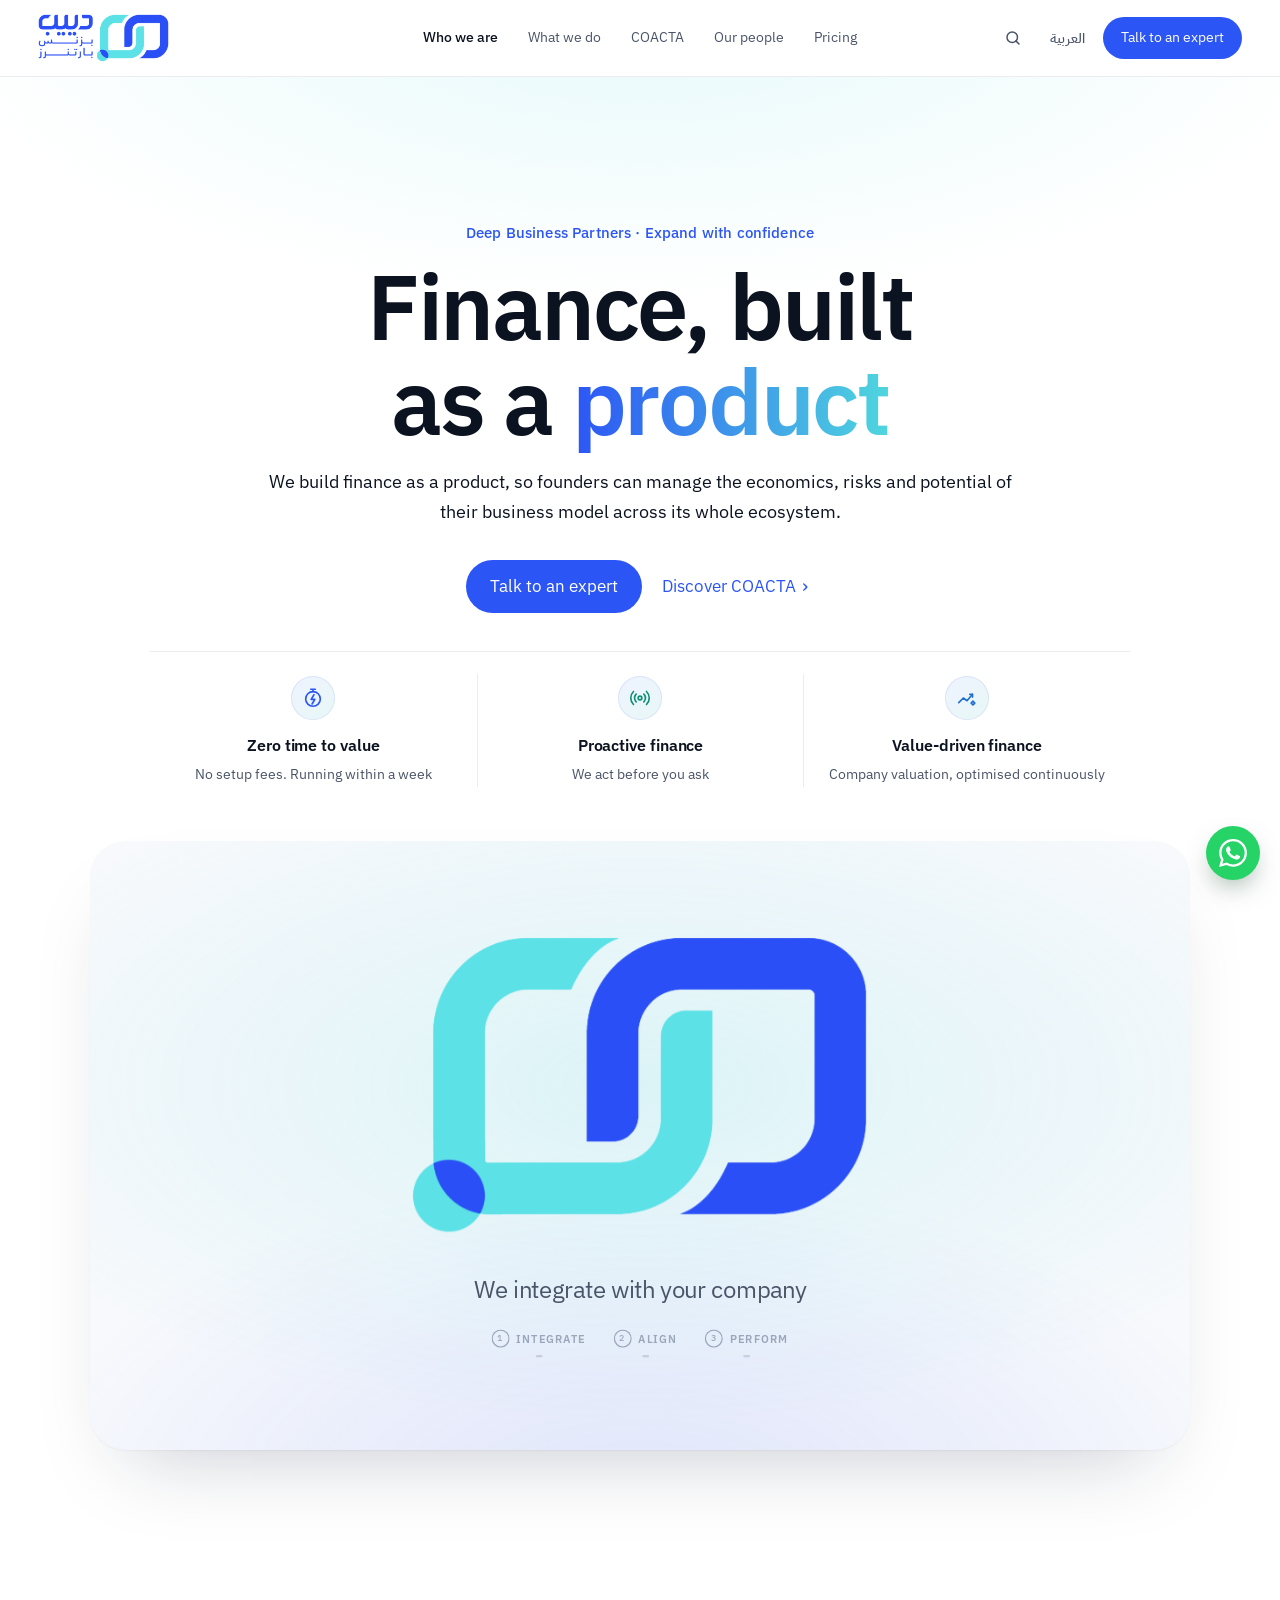
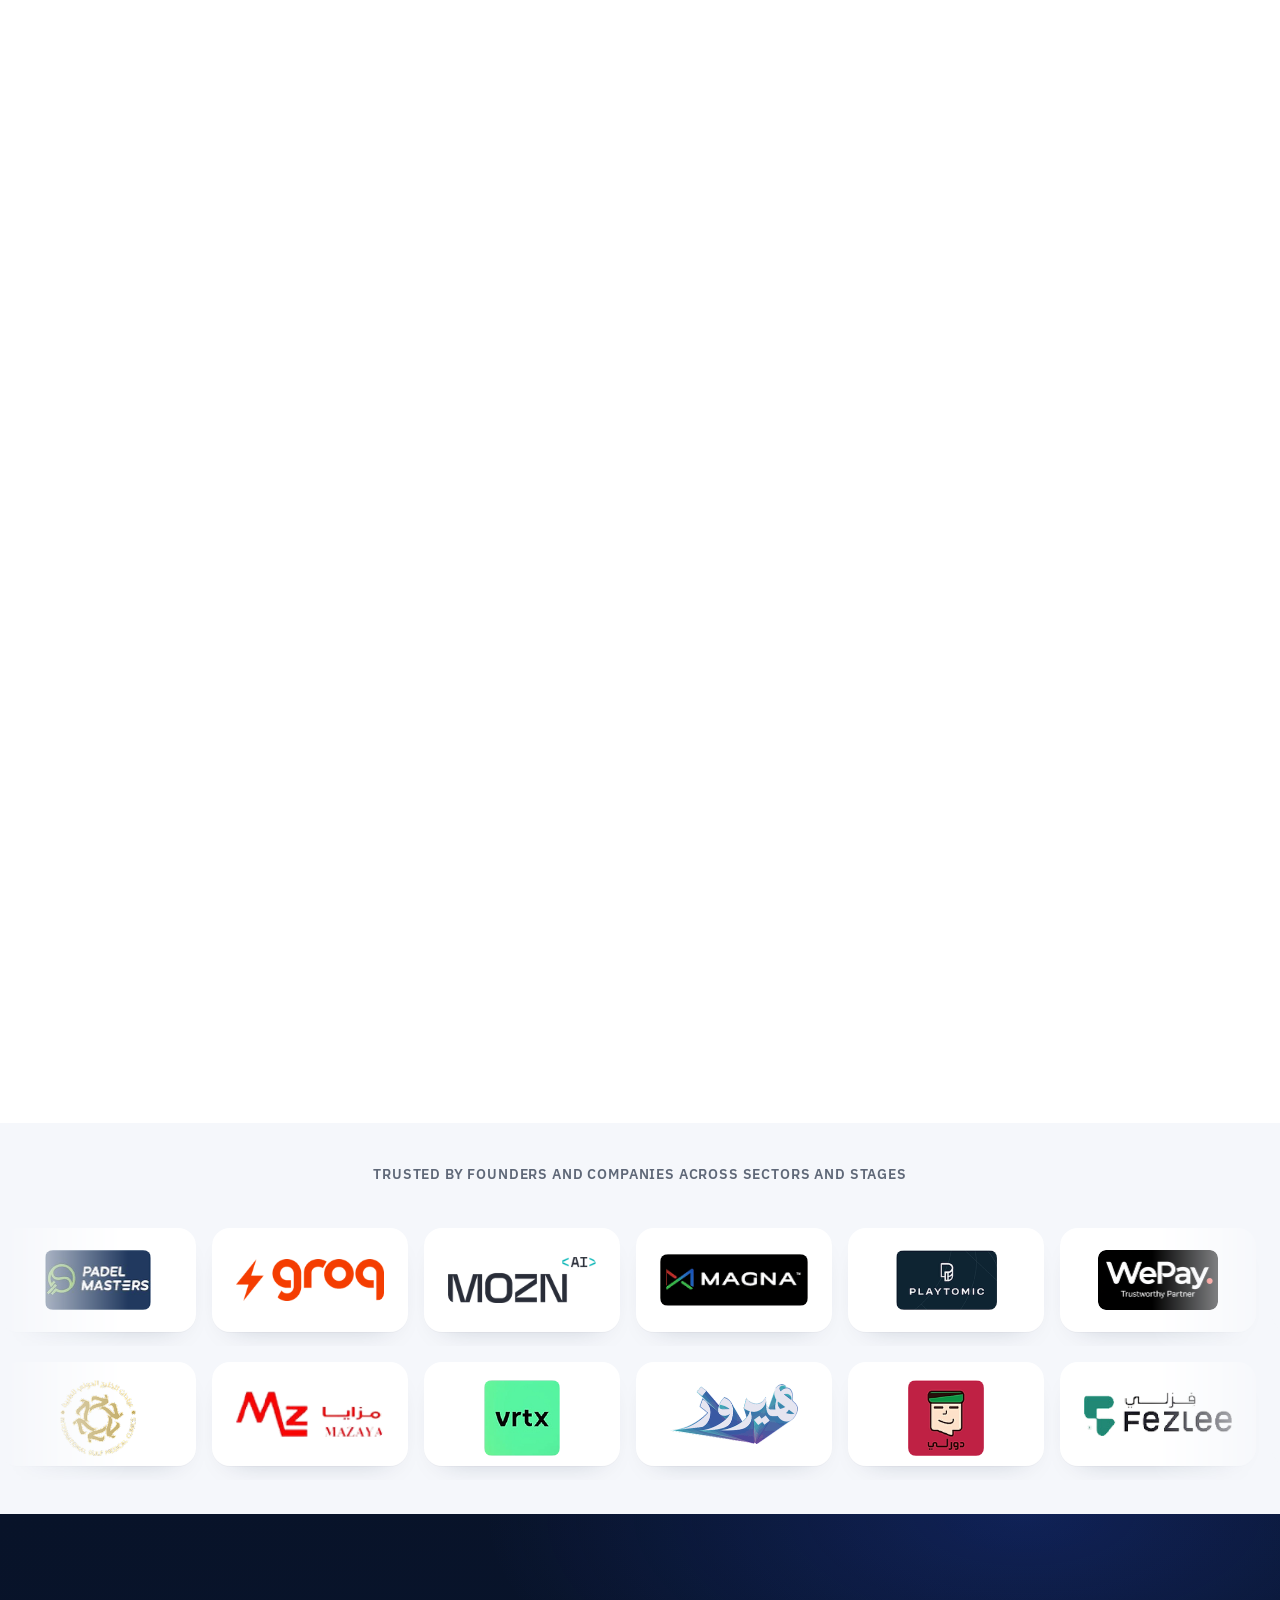
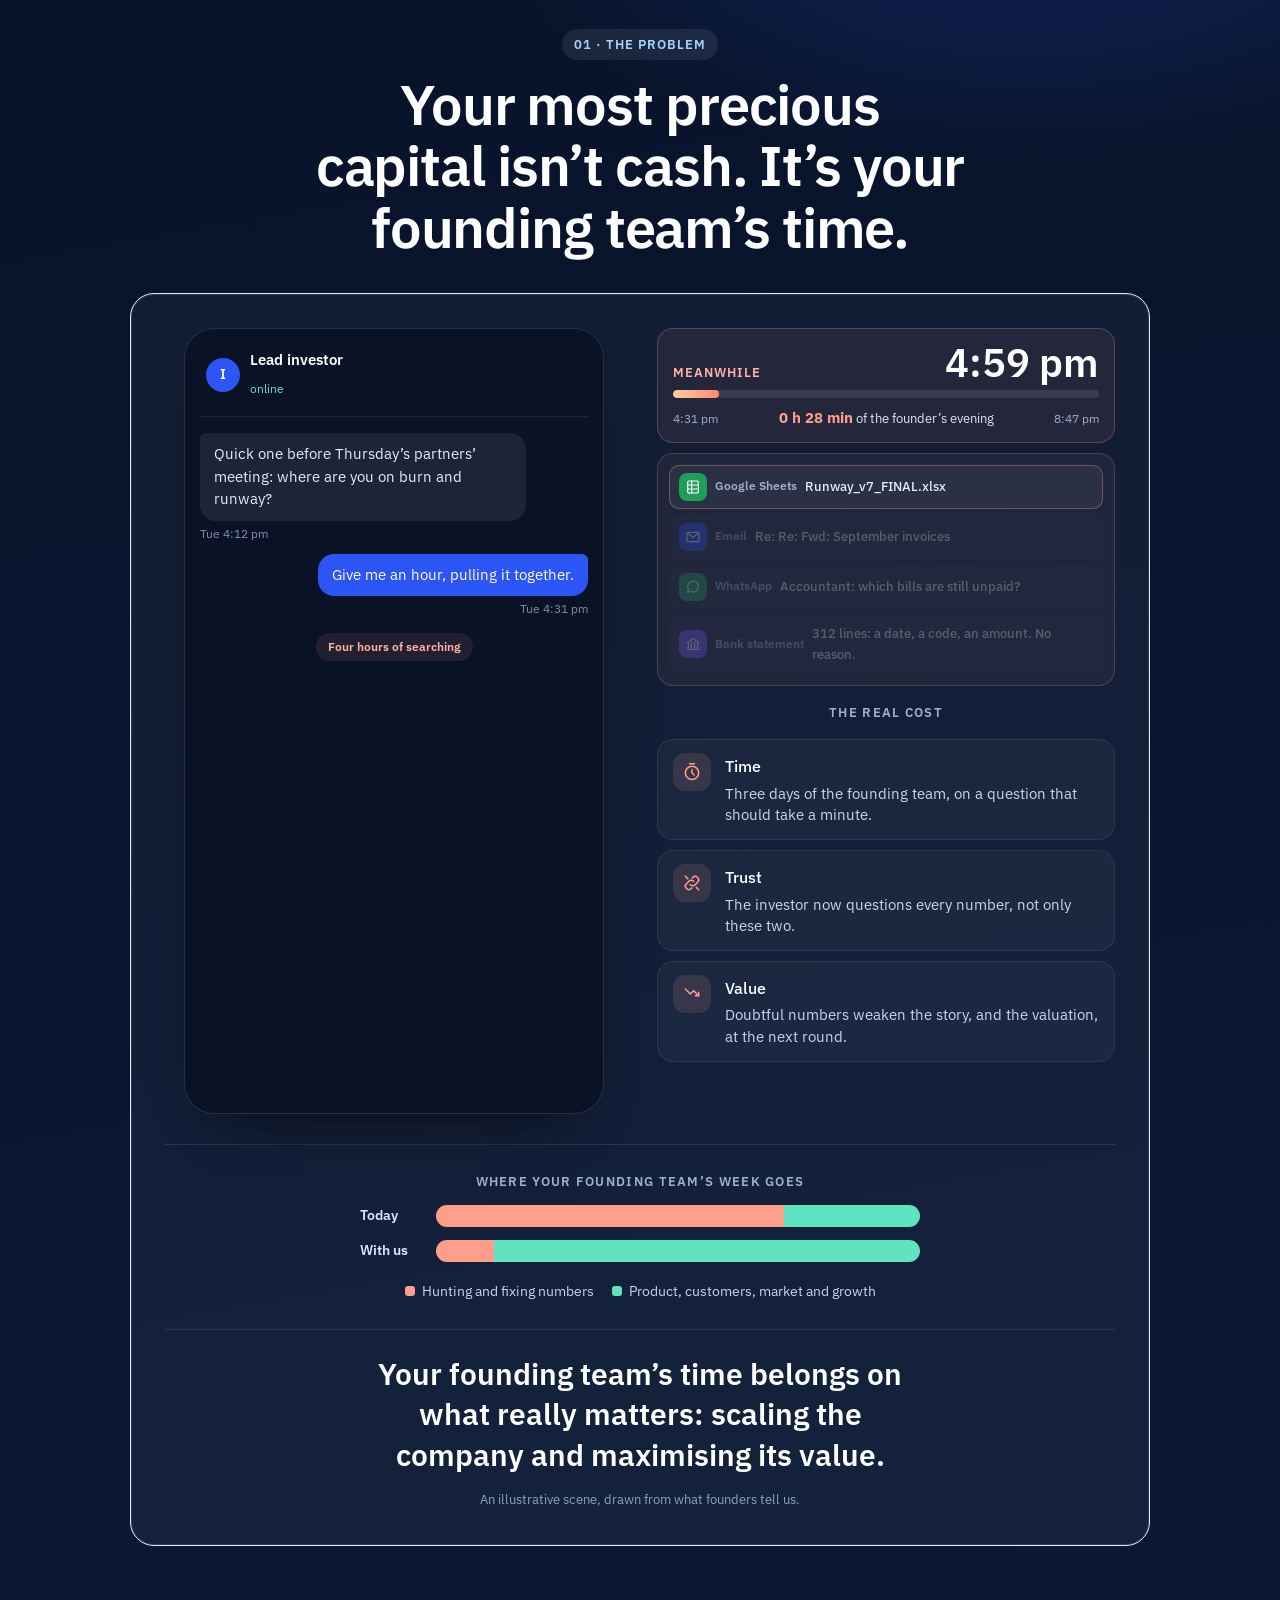
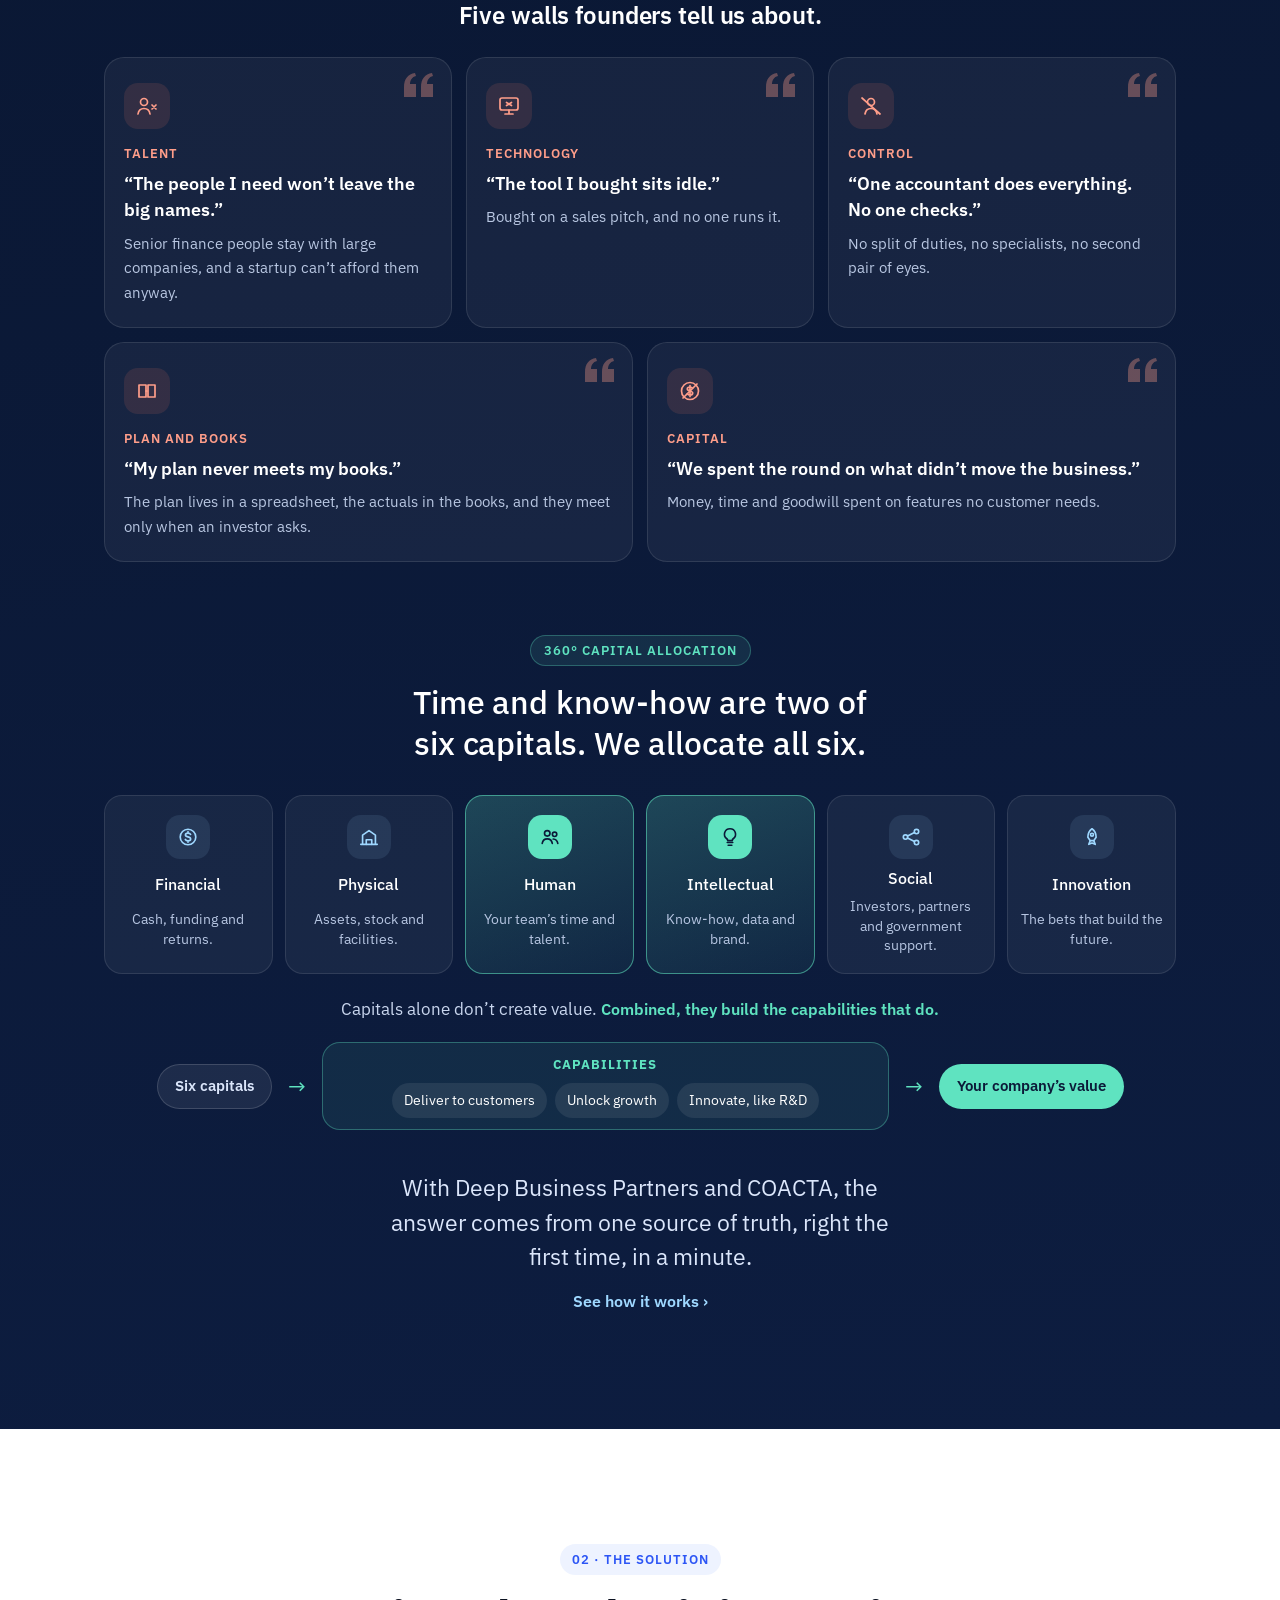
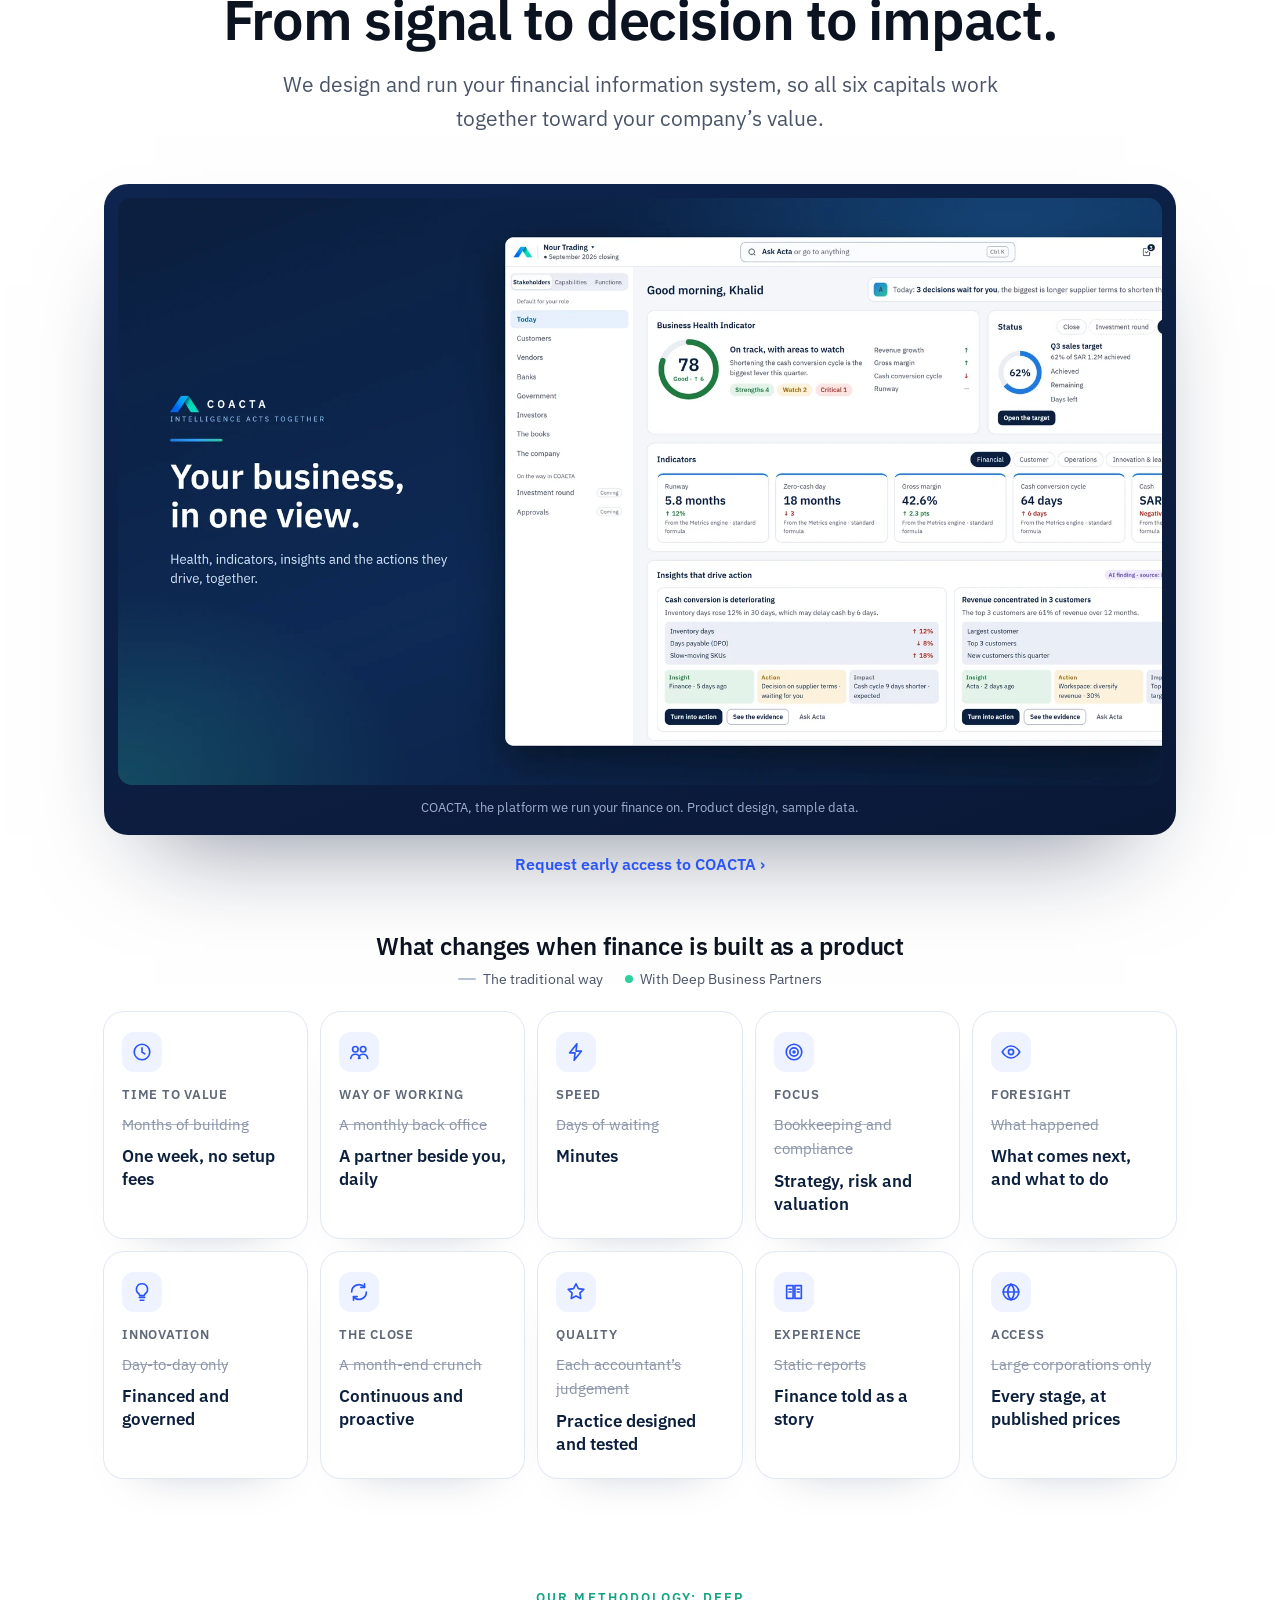
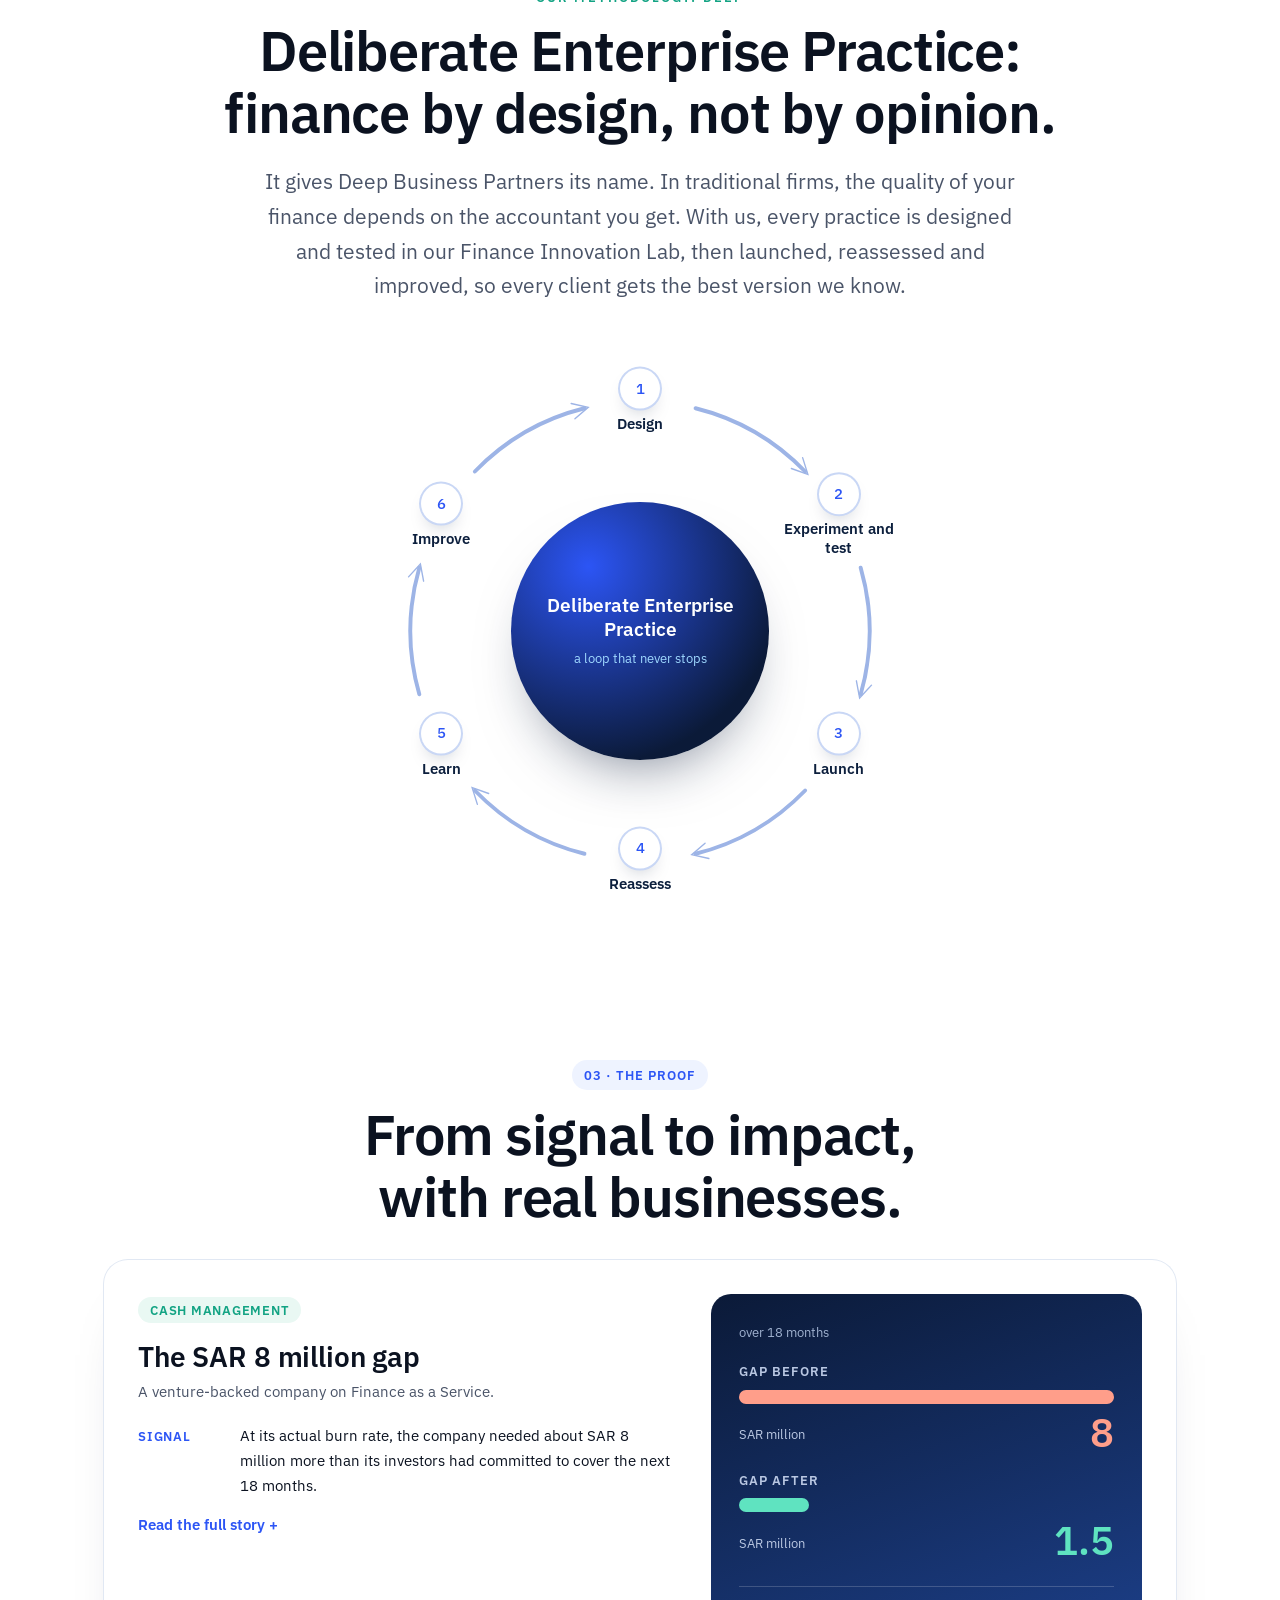
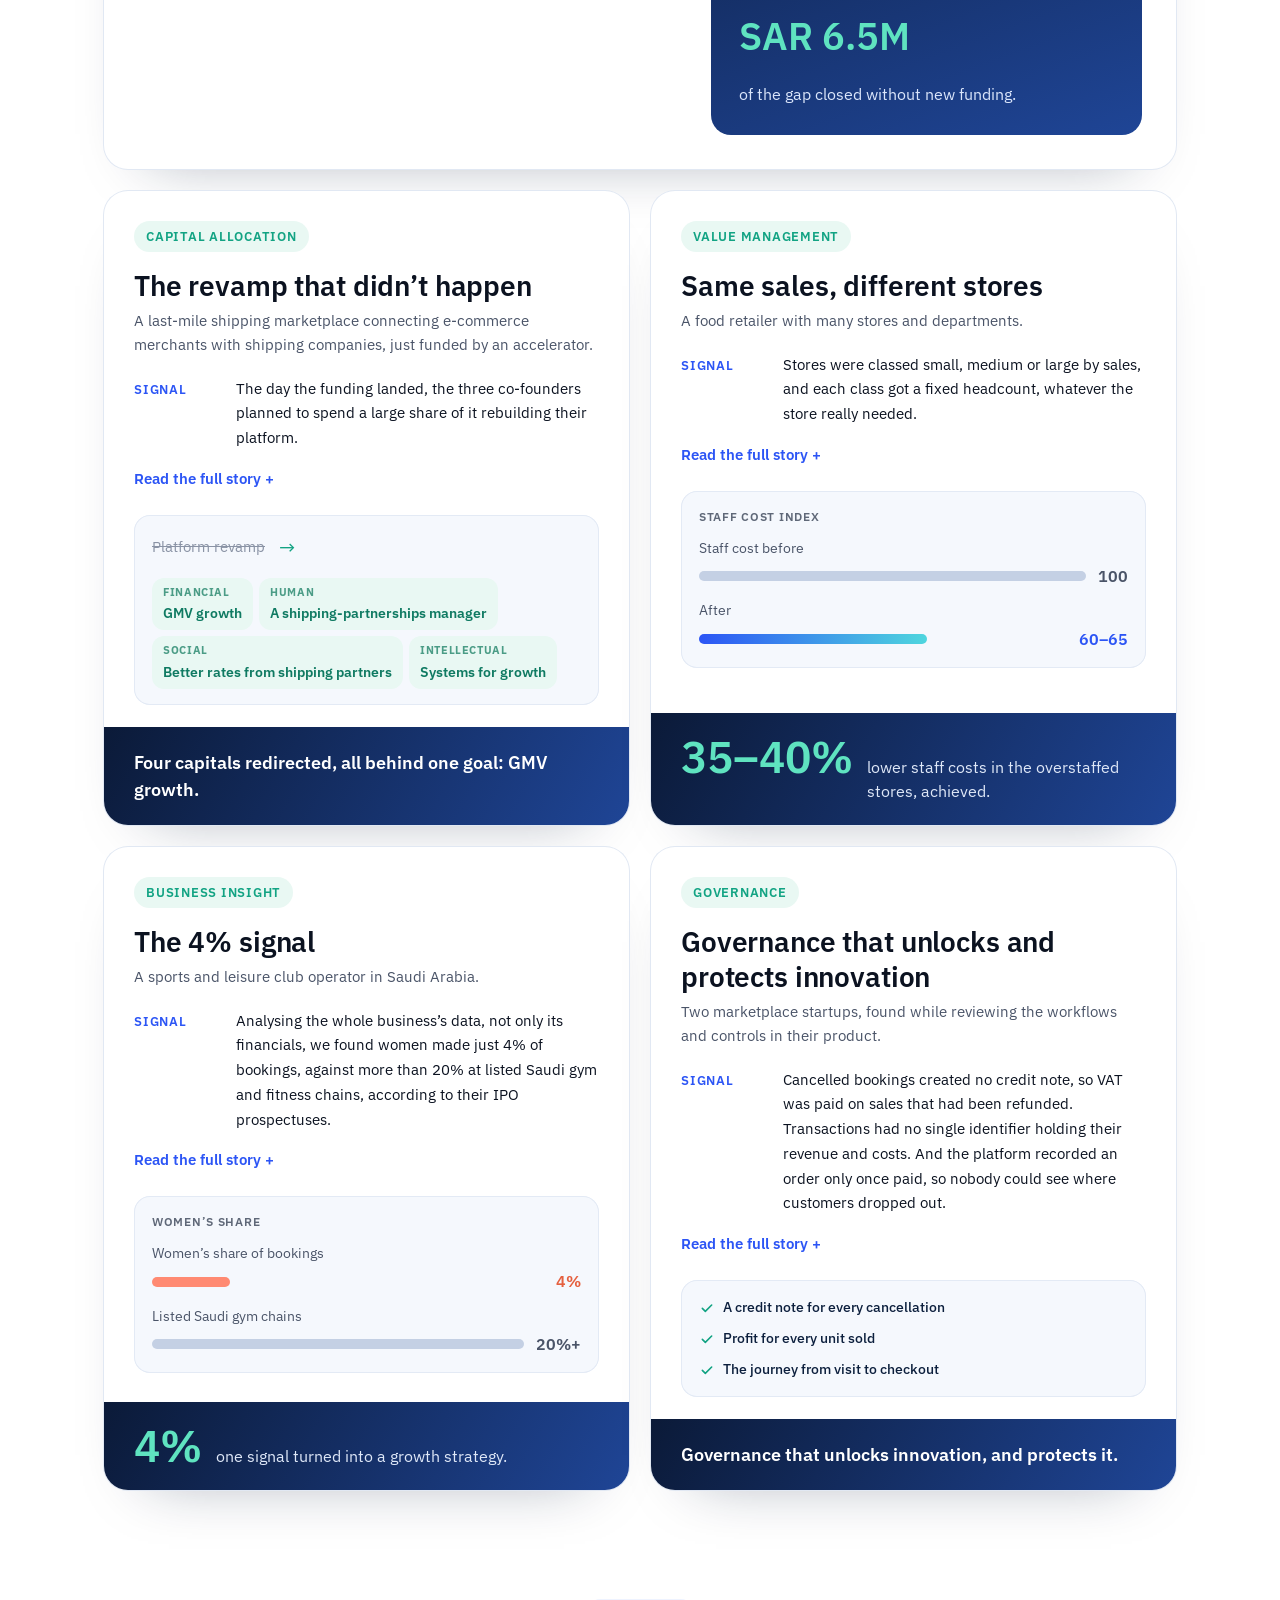
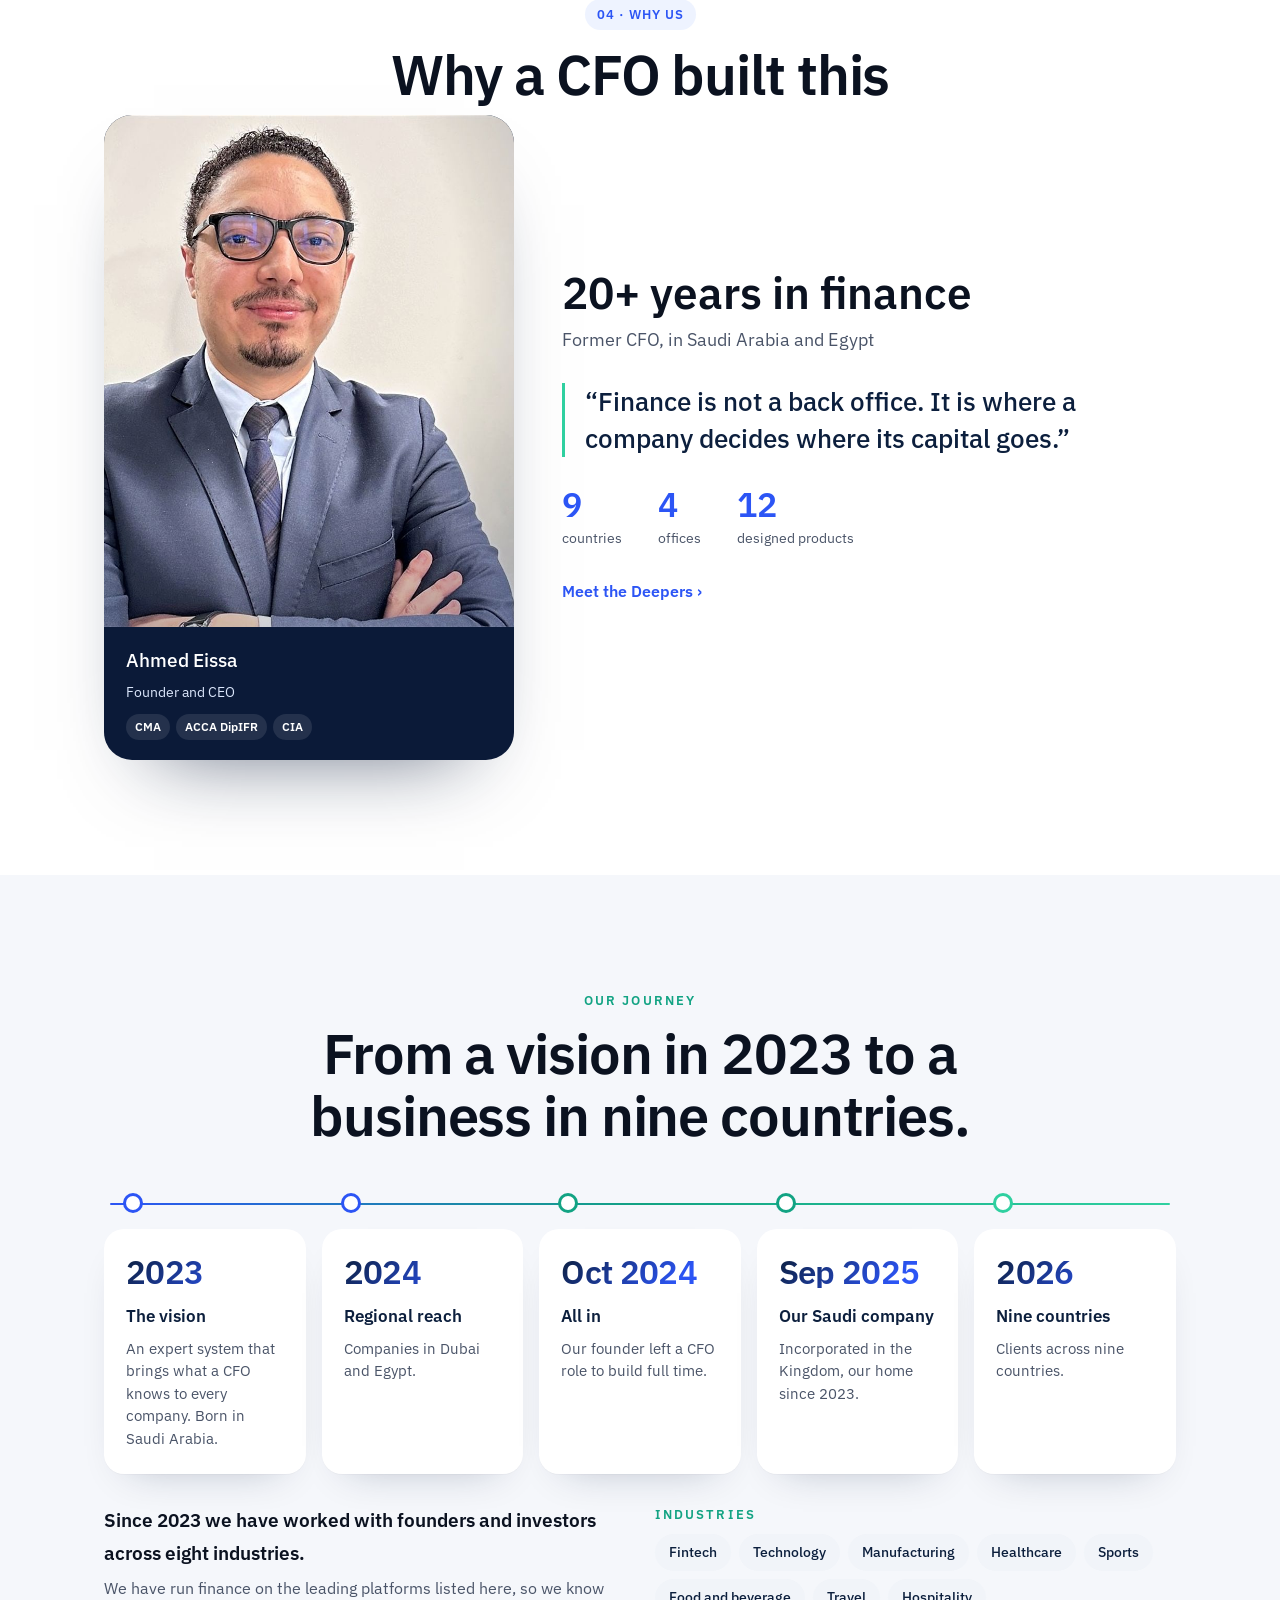
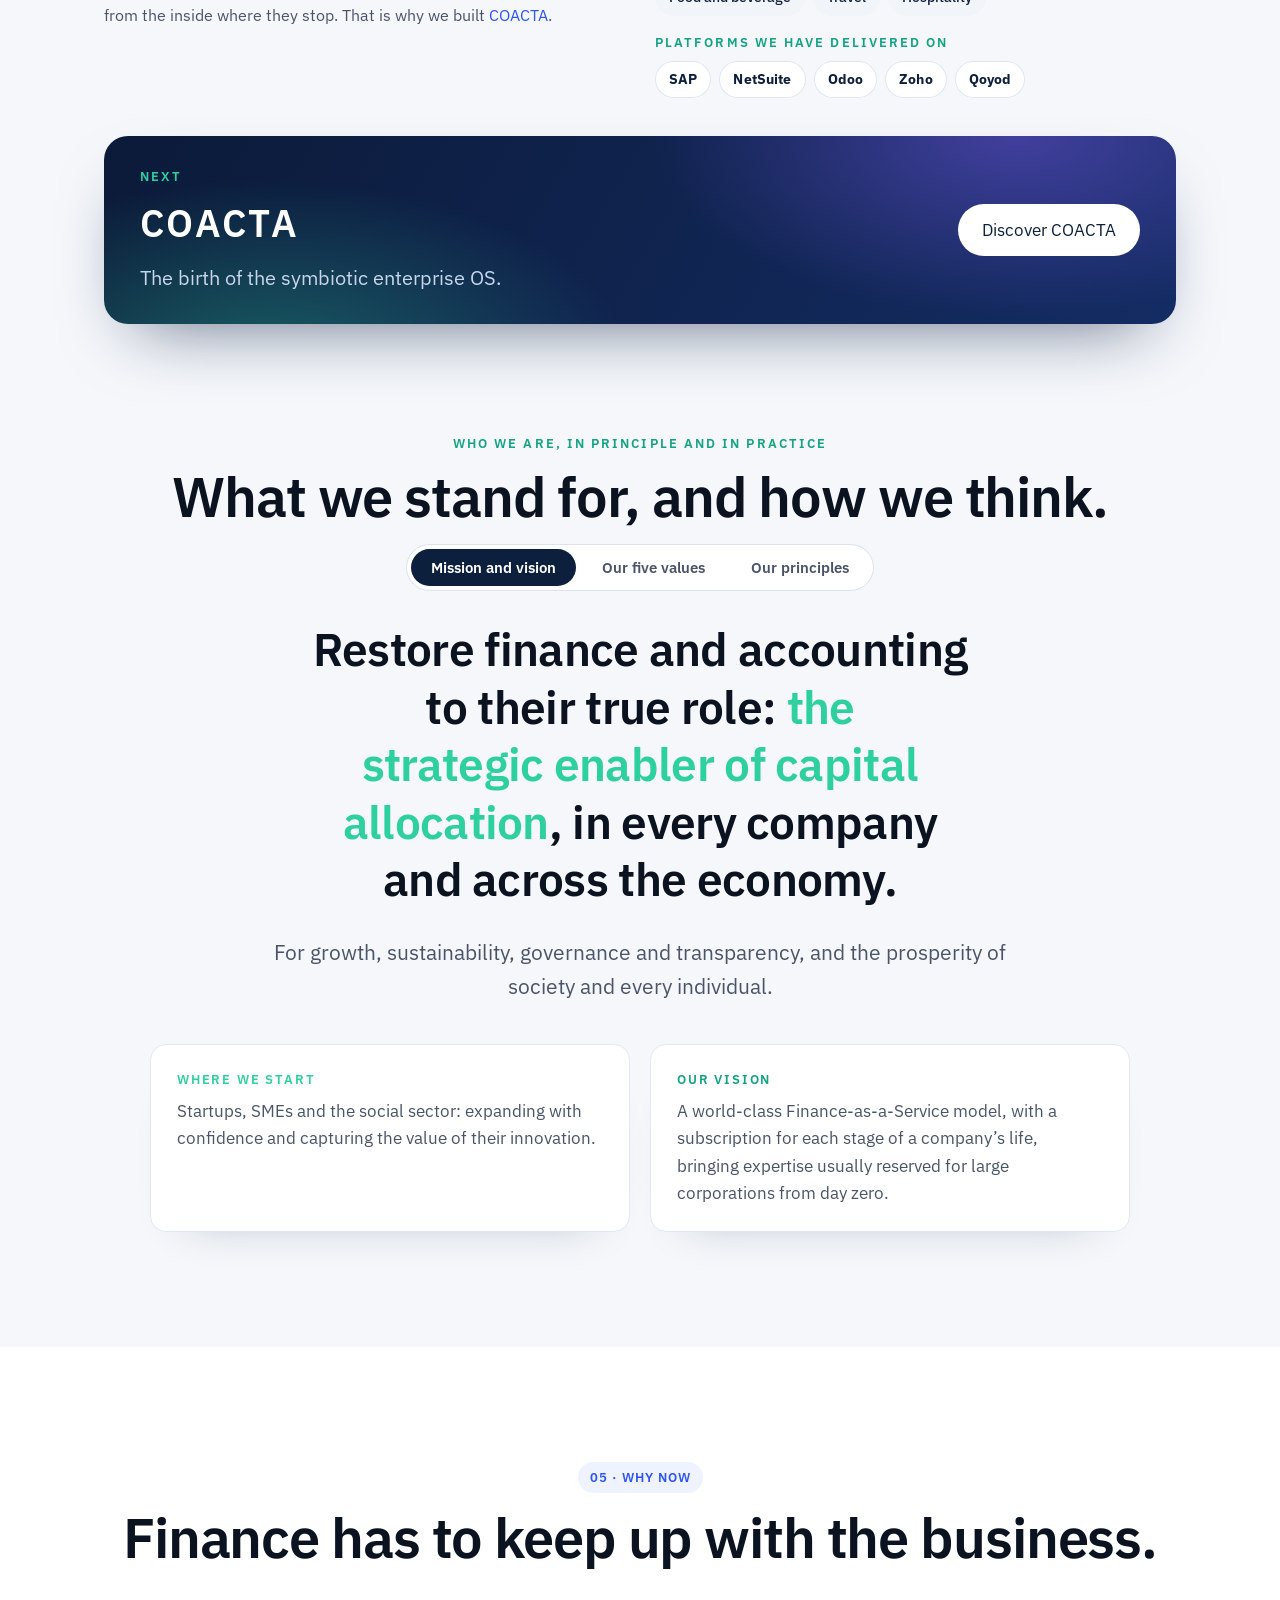
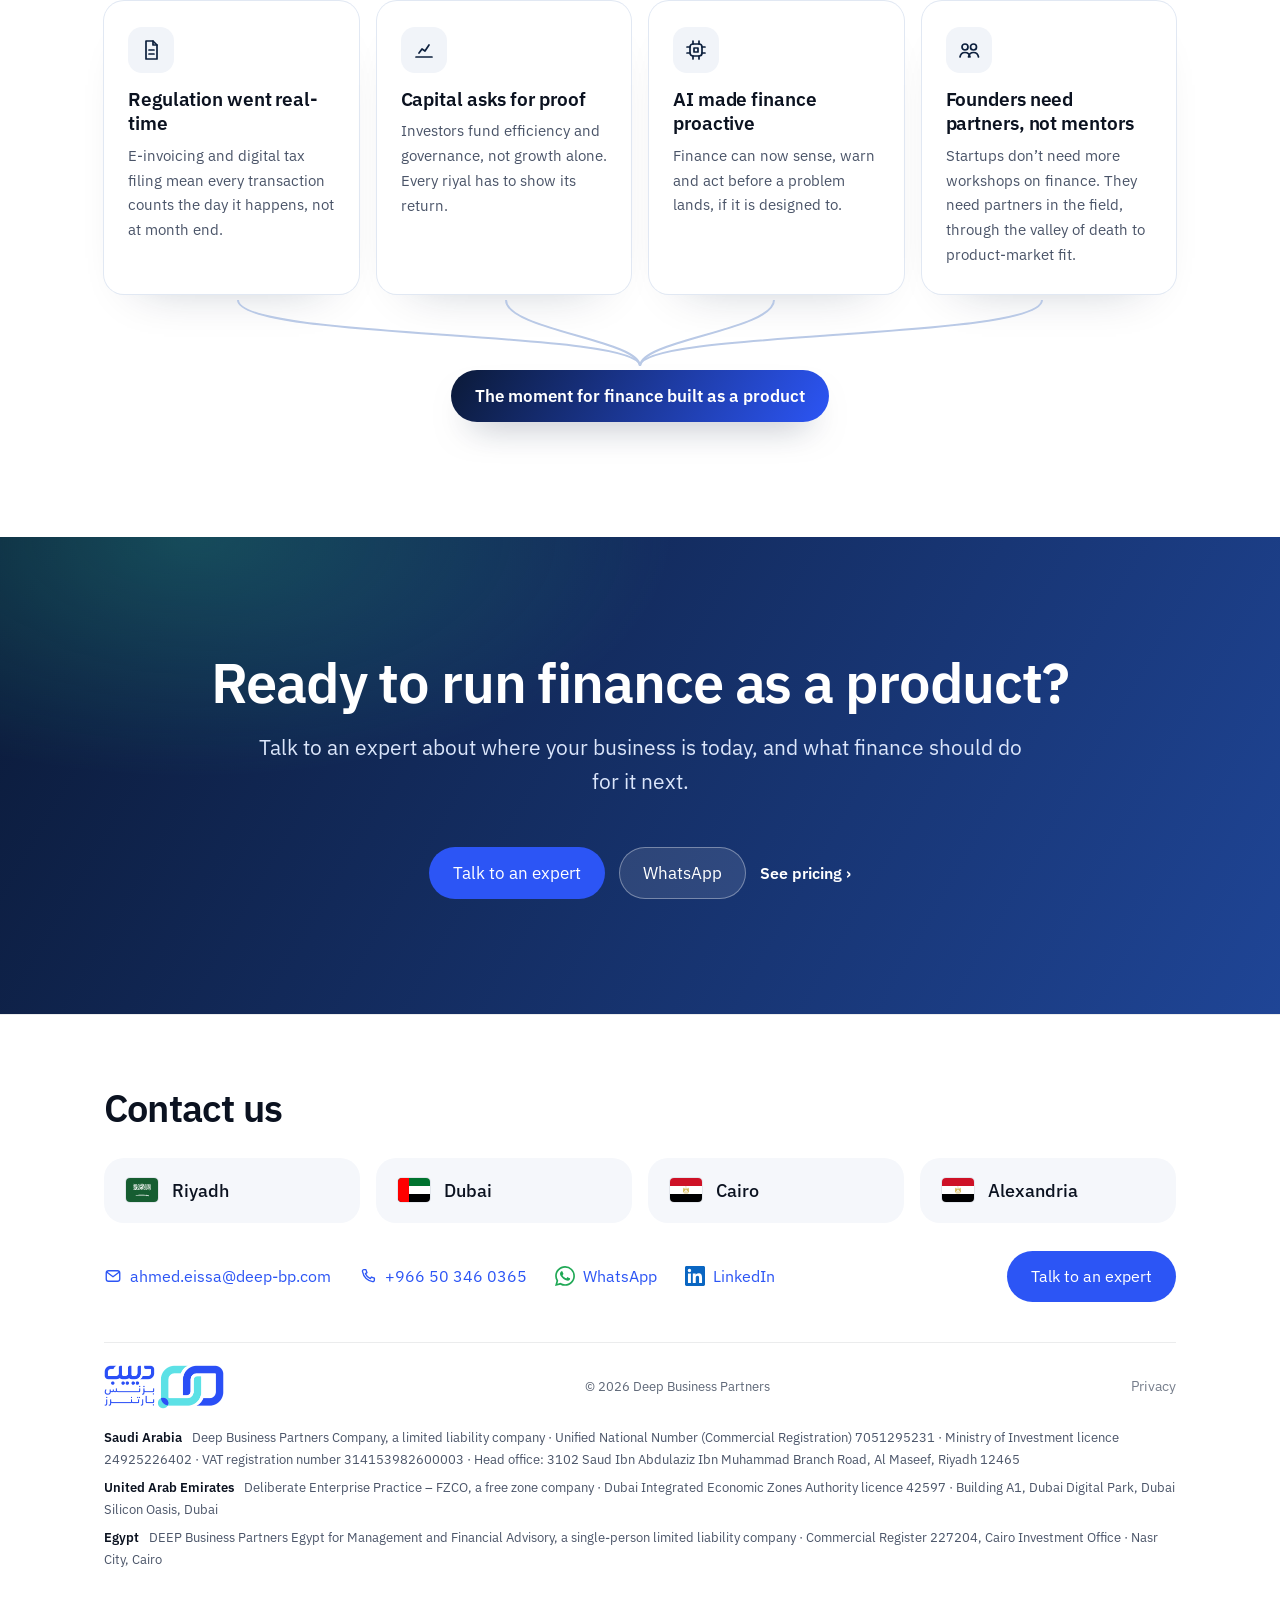
==== commit 31b24a78: "copy(home): foresight looks ten years ahead, reading the signals and framing them as scenarios Co-Au" ====
--- a/index.html
+++ b/index.html
@@ -328,7 +328,7 @@
     <div class="bpanel" id="bp-think-ar" role="tabpanel" aria-labelledby="bt-think-ar" data-bpanel="think-ar" hidden>
     <ul class="deck-cards three quiet">
       <li><span class="ci" aria-hidden="true"><svg viewBox="0 0 24 24" width="24" height="24" fill="none" stroke="currentColor" stroke-width="1.7" stroke-linecap="round" stroke-linejoin="round"><circle cx="12" cy="12" r="8.5"/><path d="M15.5 8.5l-2 5-5 2 2-5z"/></svg></span><h3>الاستراتيجية أولًا</h3><p>نبدأ من وجهة أعمالك، وتخرج الدفاتر والإقرارات والقوائم من العمل نفسه. فالامتثال نتيجة، لا نقطة انطلاق.</p></li>
-      <li><span class="ci" aria-hidden="true"><svg viewBox="0 0 24 24" width="24" height="24" fill="none" stroke="currentColor" stroke-width="1.7" stroke-linecap="round" stroke-linejoin="round"><path d="M2.5 12s3.5-6.5 9.5-6.5S21.5 12 21.5 12 18 18.5 12 18.5 2.5 12 2.5 12z"/><circle cx="12" cy="12" r="3"/></svg></span><h3>الاستشراف</h3><p>نستشرف السنوات المقبلة، لا الموازنة القادمة وحدها: سيناريوهات لخمس إلى عشر سنوات، نختبر استراتيجيتك في كلٍّ منها.</p></li>
+      <li><span class="ci" aria-hidden="true"><svg viewBox="0 0 24 24" width="24" height="24" fill="none" stroke="currentColor" stroke-width="1.7" stroke-linecap="round" stroke-linejoin="round"><path d="M2.5 12s3.5-6.5 9.5-6.5S21.5 12 21.5 12 18 18.5 12 18.5 2.5 12 2.5 12z"/><circle cx="12" cy="12" r="3"/></svg></span><h3>الاستشراف</h3><p>نستشرف السنوات العشر المقبلة، لا الموازنة القادمة وحدها: نقرأ الإشارات، ونصوغها سيناريوهات، ونختبر استراتيجيتك في كلٍّ منها.</p></li>
       <li><span class="ci" aria-hidden="true"><svg viewBox="0 0 24 24" width="24" height="24" fill="none" stroke="currentColor" stroke-width="1.7" stroke-linecap="round" stroke-linejoin="round"><path d="M4 20V10M10 20V4M16 20v-7M22 20H2"/></svg></span><h3>الاقتصاد</h3><p>إلى جانب الأرقام المالية، يدخل في كل قرار الطلب والأسعار والفائدة وتكلفة رأس المال، مع بيان النموذج المستخدم ومصدره.</p></li>
       <li><span class="ci" aria-hidden="true"><svg viewBox="0 0 24 24" width="24" height="24" fill="none" stroke="currentColor" stroke-width="1.7" stroke-linecap="round" stroke-linejoin="round"><path d="M12 3l7 3v5c0 4.6-3 8-7 10-4-2-7-5.4-7-10V6z"/><path d="M9 12l2 2 4-4"/></svg></span><h3>حوكمة تُطلق الابتكار وتحميه</h3><p>الضوابط والسياسات جزء من سير العمل نفسه، والصلاحيات تُمنح مسبقًا، فتتحرك الفرق بسرعة ويبقى الابتكار في أمان.</p></li>
       <li><span class="ci" aria-hidden="true"><svg viewBox="0 0 24 24" width="24" height="24" fill="none" stroke="currentColor" stroke-width="1.7" stroke-linecap="round" stroke-linejoin="round"><path d="M5 4.5A1.5 1.5 0 0 1 6.5 3H19v15H6.5A1.5 1.5 0 0 0 5 19.5z"/><path d="M5 19.5A1.5 1.5 0 0 0 6.5 21H19M9 7h6M9 10.5h4"/></svg></span><h3>سرد القصة</h3><p>نروي الأرقام قصةً عن الأعمال: ماذا حدث، ولماذا، وما بذله الناس وراءها من جهد، وكل ما نذكره مرتبط بدليله.</p></li>
@@ -625,7 +625,7 @@
     <div class="bpanel" id="bp-think-en" role="tabpanel" aria-labelledby="bt-think-en" data-bpanel="think-en" hidden>
     <ul class="deck-cards three quiet">
       <li><span class="ci" aria-hidden="true"><svg viewBox="0 0 24 24" width="24" height="24" fill="none" stroke="currentColor" stroke-width="1.7" stroke-linecap="round" stroke-linejoin="round"><circle cx="12" cy="12" r="8.5"/><path d="M15.5 8.5l-2 5-5 2 2-5z"/></svg></span><h3>Strategy first</h3><p>We start from where your business is going; the books, the returns and the statements come out of the work. Compliance is an output.</p></li>
-      <li><span class="ci" aria-hidden="true"><svg viewBox="0 0 24 24" width="24" height="24" fill="none" stroke="currentColor" stroke-width="1.7" stroke-linecap="round" stroke-linejoin="round"><path d="M2.5 12s3.5-6.5 9.5-6.5S21.5 12 21.5 12 18 18.5 12 18.5 2.5 12 2.5 12z"/><circle cx="12" cy="12" r="3"/></svg></span><h3>Foresight</h3><p>The decades ahead, not only the next budget: scenarios over five to ten years, each tested against your strategy.</p></li>
+      <li><span class="ci" aria-hidden="true"><svg viewBox="0 0 24 24" width="24" height="24" fill="none" stroke="currentColor" stroke-width="1.7" stroke-linecap="round" stroke-linejoin="round"><path d="M2.5 12s3.5-6.5 9.5-6.5S21.5 12 21.5 12 18 18.5 12 18.5 2.5 12 2.5 12z"/><circle cx="12" cy="12" r="3"/></svg></span><h3>Foresight</h3><p>The next ten years, not only the next budget: we read the signals, frame them as scenarios, and test your strategy against each.</p></li>
       <li><span class="ci" aria-hidden="true"><svg viewBox="0 0 24 24" width="24" height="24" fill="none" stroke="currentColor" stroke-width="1.7" stroke-linecap="round" stroke-linejoin="round"><path d="M4 20V10M10 20V4M16 20v-7M22 20H2"/></svg></span><h3>Economics</h3><p>Demand, prices, rates and the cost of capital, beside the financials in every decision, with the model and its source shown.</p></li>
       <li><span class="ci" aria-hidden="true"><svg viewBox="0 0 24 24" width="24" height="24" fill="none" stroke="currentColor" stroke-width="1.7" stroke-linecap="round" stroke-linejoin="round"><path d="M12 3l7 3v5c0 4.6-3 8-7 10-4-2-7-5.4-7-10V6z"/><path d="M9 12l2 2 4-4"/></svg></span><h3>Governance that unlocks and protects innovation</h3><p>Controls and policies are built into the work, and authority is granted in advance, so teams move fast and innovation stays safe.</p></li>
       <li><span class="ci" aria-hidden="true"><svg viewBox="0 0 24 24" width="24" height="24" fill="none" stroke="currentColor" stroke-width="1.7" stroke-linecap="round" stroke-linejoin="round"><path d="M5 4.5A1.5 1.5 0 0 1 6.5 3H19v15H6.5A1.5 1.5 0 0 0 5 19.5z"/><path d="M5 19.5A1.5 1.5 0 0 0 6.5 21H19M9 7h6M9 10.5h4"/></svg></span><h3>Storytelling</h3><p>Numbers told as the story of the business: what happened, why, and what the people behind it did, every claim linked to its evidence.</p></li>
@@ -678,7 +678,7 @@
   </div>
 </div></footer>
 <a class="wa-float" data-lang="ar" href="https://wa.me/966503460365?text=%D9%85%D8%B1%D8%AD%D8%A8%D9%8B%D8%A7%D8%8C%20%D8%A3%D9%88%D8%AF%D9%91%20%D8%A7%D9%84%D8%AA%D8%AD%D8%AF%D8%AB%20%D9%85%D8%B9%20%D8%AE%D8%A8%D9%8A%D8%B1%20%D9%81%D9%8A%20%D8%AF%D9%8A%D9%8A%D8%A8%20%D8%A8%D8%B2%D9%86%D8%B3%20%D8%A8%D8%A7%D8%B1%D8%AA%D9%86%D8%B1%D8%B2." target="_blank" rel="noopener" aria-label="تواصل معنا عبر واتساب"><svg class="wa-ic" viewBox="0 0 24 24" width="20" height="20" aria-hidden="true"><path fill="currentColor" d="M17.47 14.38c-.3-.15-1.76-.87-2.03-.97-.27-.1-.47-.15-.67.15-.2.3-.77.97-.94 1.16-.17.2-.35.22-.64.07-.3-.15-1.26-.46-2.39-1.47-.88-.79-1.48-1.76-1.65-2.06-.17-.3-.02-.46.13-.6.13-.14.3-.35.45-.52.15-.18.2-.3.3-.5.1-.2.05-.37-.03-.52-.07-.15-.67-1.61-.92-2.2-.24-.58-.49-.5-.67-.51h-.57c-.2 0-.52.07-.79.37-.27.3-1.04 1.02-1.04 2.48 0 1.46 1.07 2.88 1.21 3.07.15.2 2.1 3.2 5.08 4.49.71.31 1.26.49 1.7.62.71.23 1.36.2 1.87.12.57-.09 1.76-.72 2-1.41.25-.7.25-1.29.18-1.42-.08-.12-.27-.2-.57-.34m-5.42 7.4h-.01a9.87 9.87 0 0 1-5.03-1.37l-.36-.22-3.74.98 1-3.65-.24-.37a9.86 9.86 0 0 1-1.51-5.26c0-5.45 4.44-9.88 9.89-9.88a9.83 9.83 0 0 1 9.88 9.89c0 5.45-4.44 9.88-9.88 9.88m8.41-18.3A11.82 11.82 0 0 0 12.05 0C5.5 0 .16 5.34.16 11.89c0 2.1.55 4.14 1.59 5.95L.06 24l6.3-1.65a11.88 11.88 0 0 0 5.68 1.45c6.56 0 11.89-5.34 11.89-11.89 0-3.18-1.24-6.17-3.48-8.41"/></svg></a><a class="wa-float" data-lang="en" hidden href="https://wa.me/966503460365?text=Hello%2C%20I%20would%20like%20to%20talk%20to%20an%20expert%20at%20Deep%20Business%20Partners." target="_blank" rel="noopener" aria-label="Message us on WhatsApp"><svg class="wa-ic" viewBox="0 0 24 24" width="20" height="20" aria-hidden="true"><path fill="currentColor" d="M17.47 14.38c-.3-.15-1.76-.87-2.03-.97-.27-.1-.47-.15-.67.15-.2.3-.77.97-.94 1.16-.17.2-.35.22-.64.07-.3-.15-1.26-.46-2.39-1.47-.88-.79-1.48-1.76-1.65-2.06-.17-.3-.02-.46.13-.6.13-.14.3-.35.45-.52.15-.18.2-.3.3-.5.1-.2.05-.37-.03-.52-.07-.15-.67-1.61-.92-2.2-.24-.58-.49-.5-.67-.51h-.57c-.2 0-.52.07-.79.37-.27.3-1.04 1.02-1.04 2.48 0 1.46 1.07 2.88 1.21 3.07.15.2 2.1 3.2 5.08 4.49.71.31 1.26.49 1.7.62.71.23 1.36.2 1.87.12.57-.09 1.76-.72 2-1.41.25-.7.25-1.29.18-1.42-.08-.12-.27-.2-.57-.34m-5.42 7.4h-.01a9.87 9.87 0 0 1-5.03-1.37l-.36-.22-3.74.98 1-3.65-.24-.37a9.86 9.86 0 0 1-1.51-5.26c0-5.45 4.44-9.88 9.89-9.88a9.83 9.83 0 0 1 9.88 9.89c0 5.45-4.44 9.88-9.88 9.88m8.41-18.3A11.82 11.82 0 0 0 12.05 0C5.5 0 .16 5.34.16 11.89c0 2.1.55 4.14 1.59 5.95L.06 24l6.3-1.65a11.88 11.88 0 0 0 5.68 1.45c6.56 0 11.89-5.34 11.89-11.89 0-3.18-1.24-6.17-3.48-8.41"/></svg></a>
-<script src="assets/search-index.js?v=7a1236ebd7"></script>
+<script src="assets/search-index.js?v=f2b67291f0"></script>
 <script src="assets/site.js?v=7ff6bfcfa3"></script>
 <!-- Cloudflare Web Analytics: page views and visits, counted without cookies and without identifying anyone. --><script defer src="https://static.cloudflareinsights.com/beacon.min.js" data-cf-beacon='{"token": "90029bcff98e49f7875b92e67e636c5a"}'></script>
 </body>
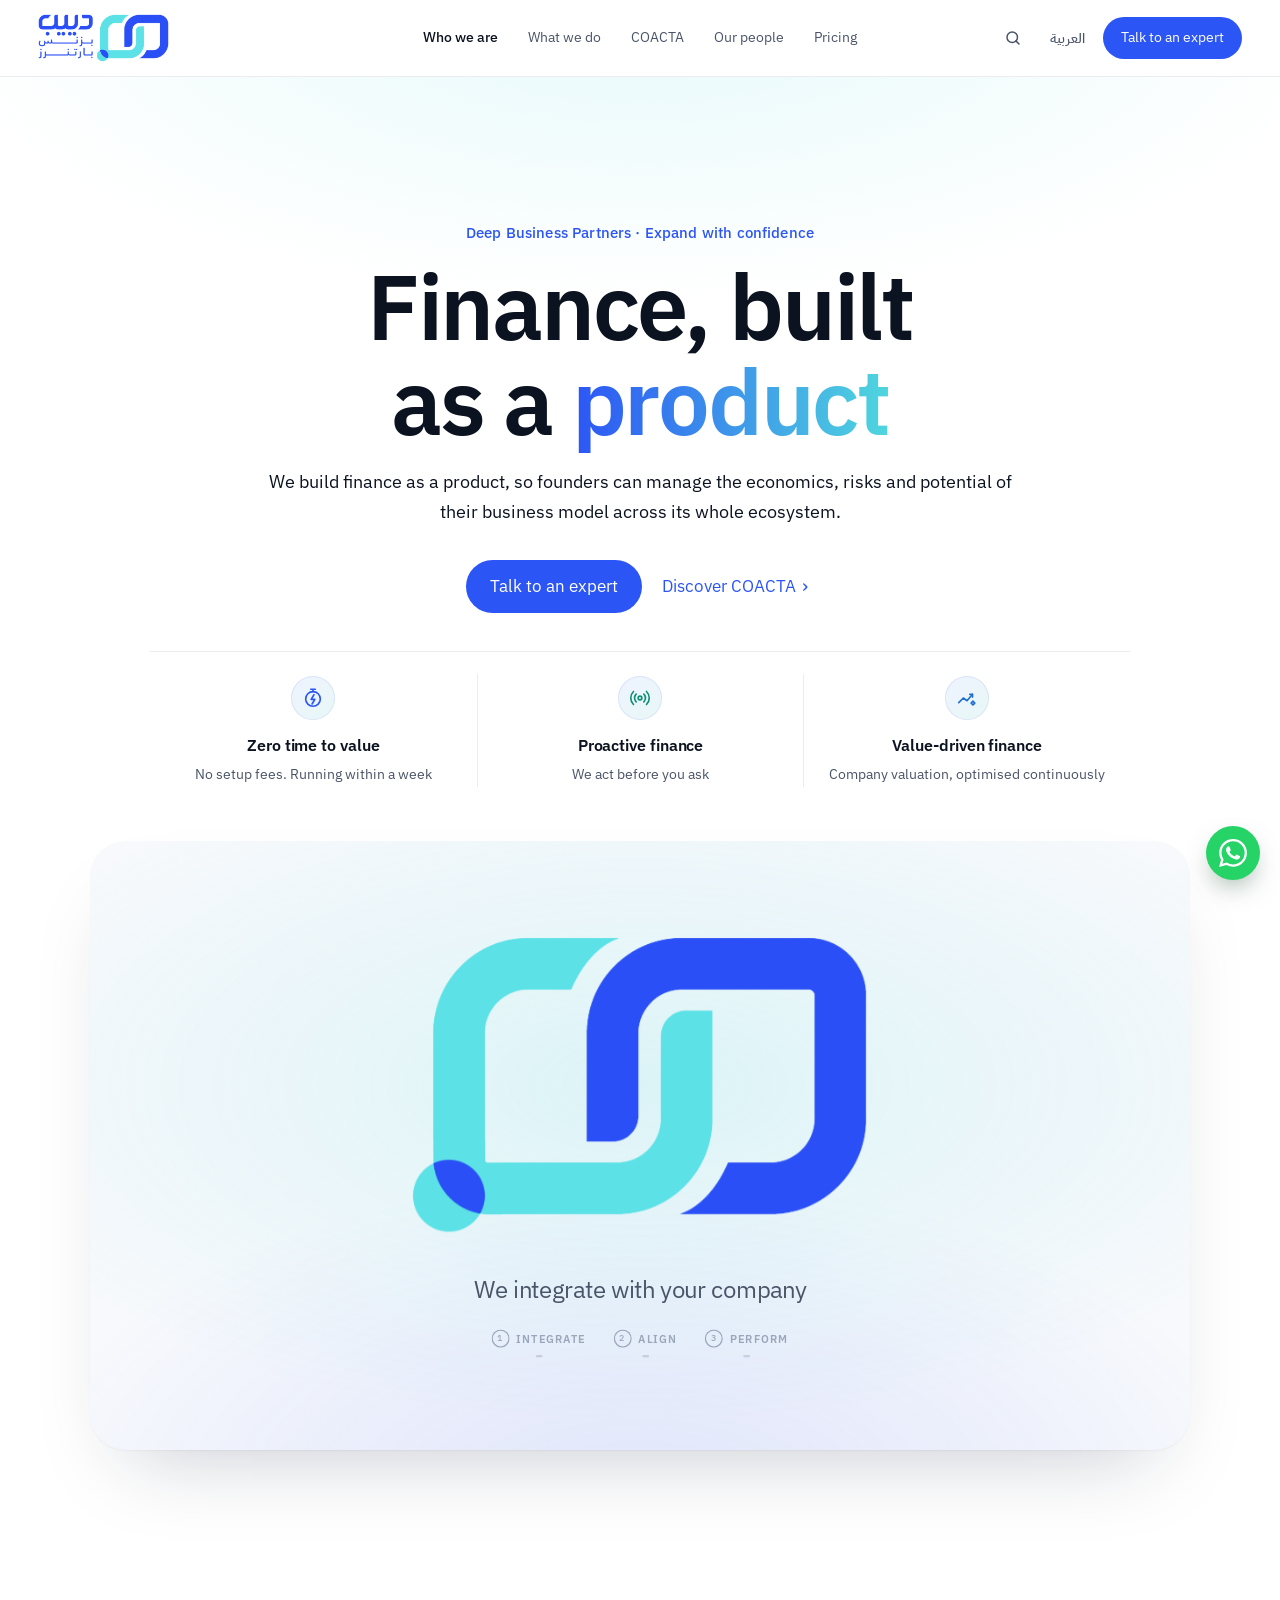
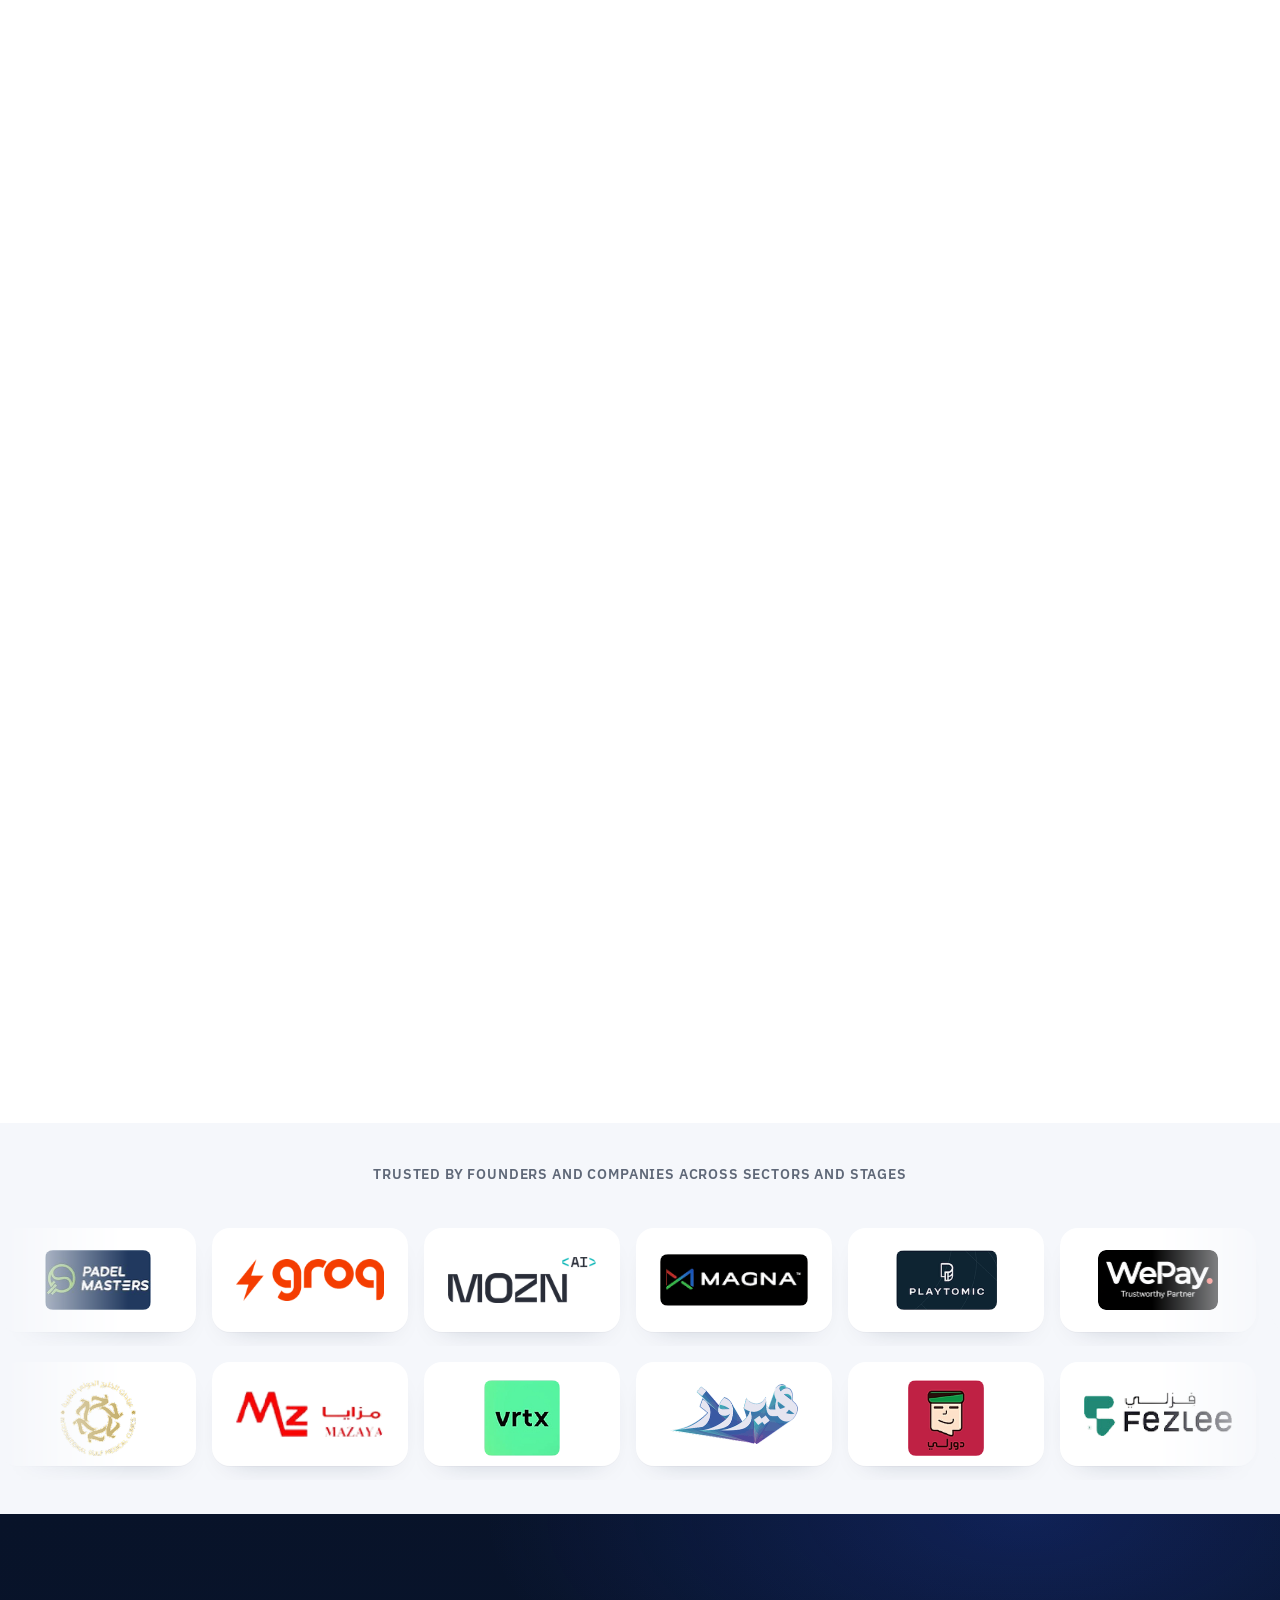
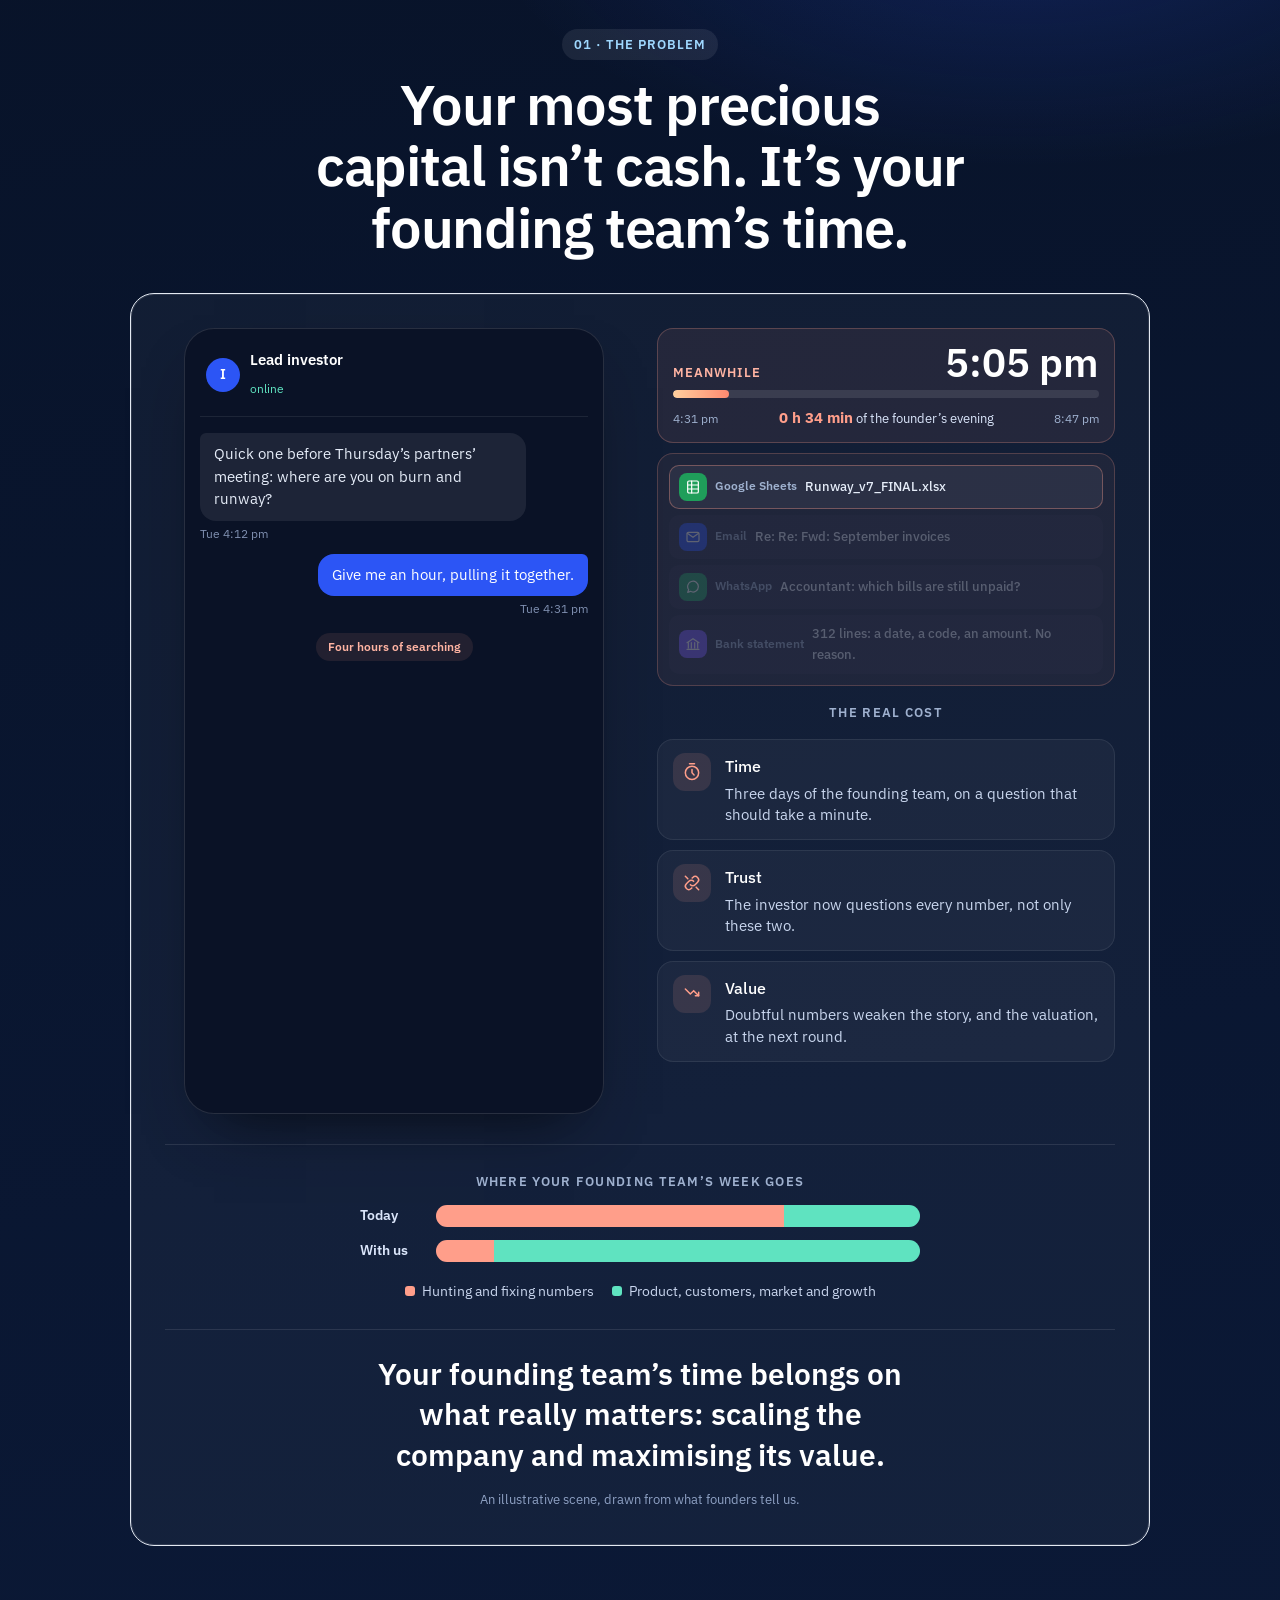
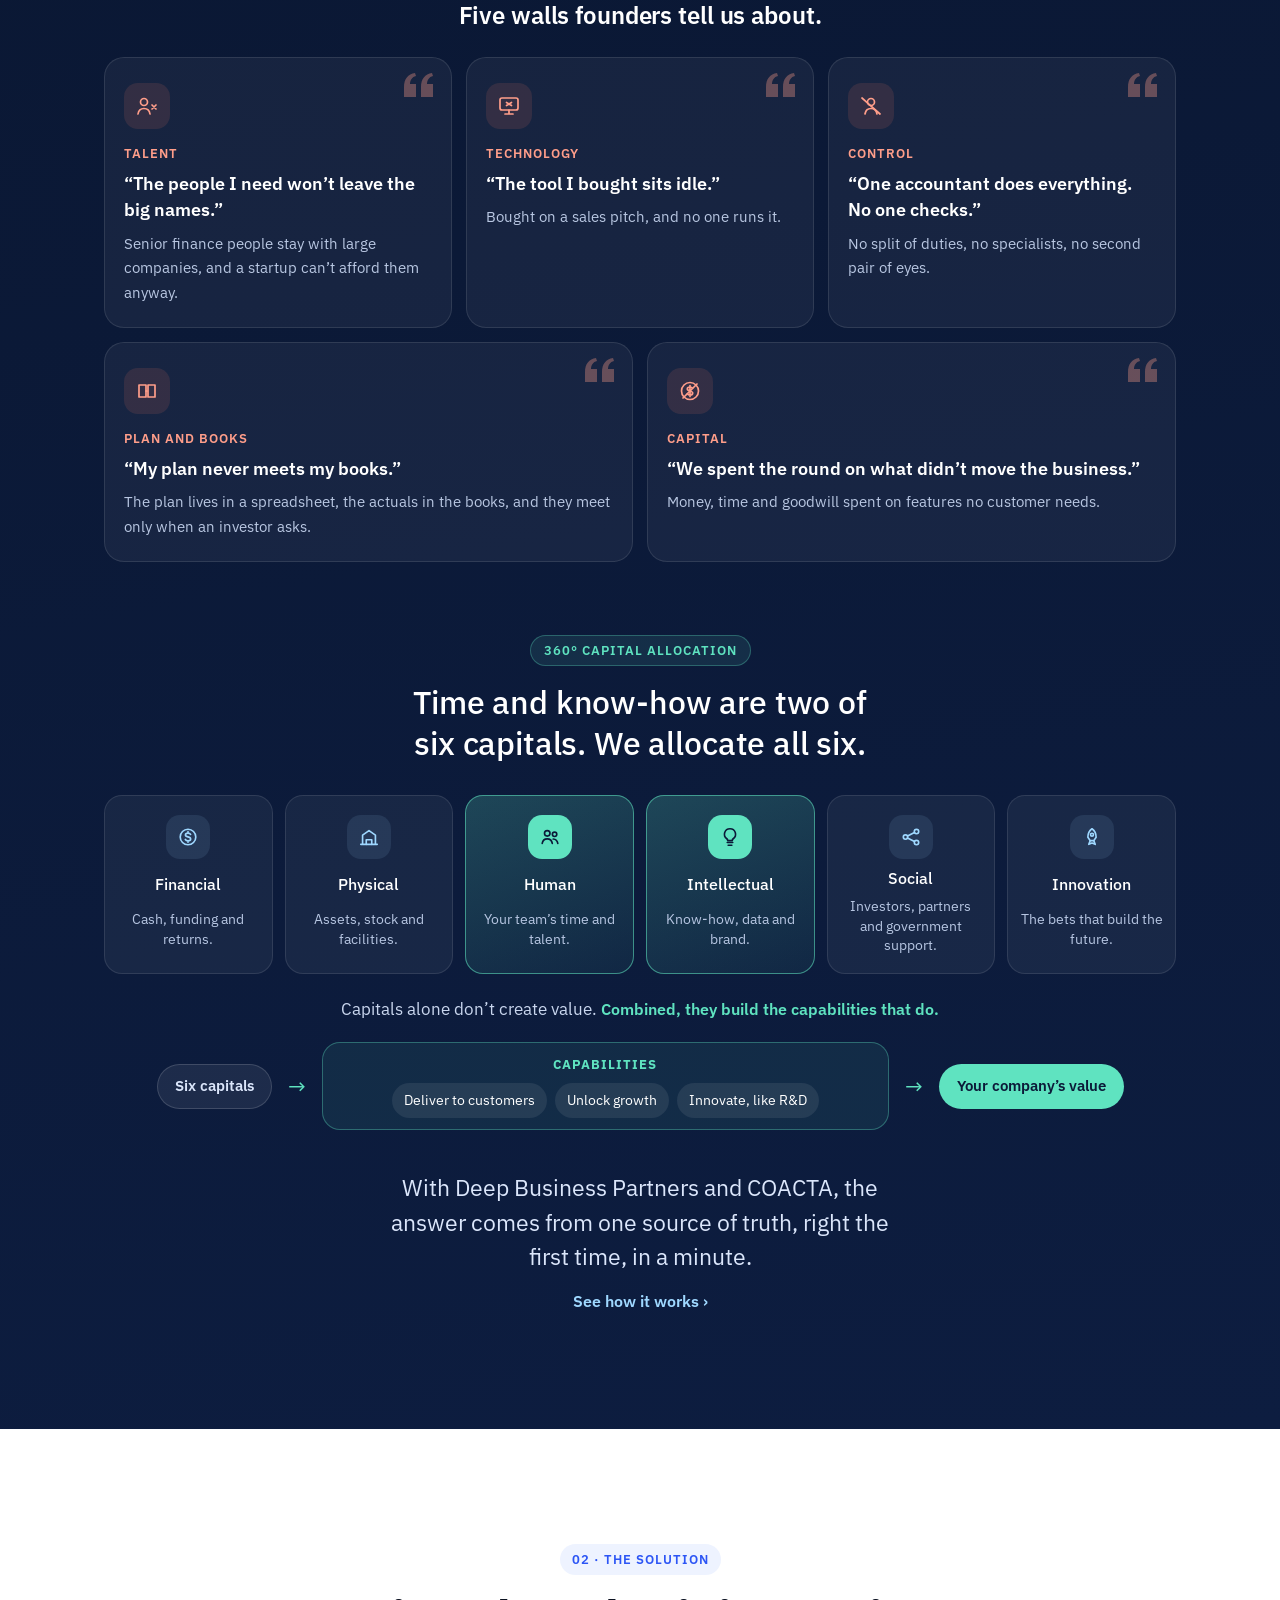
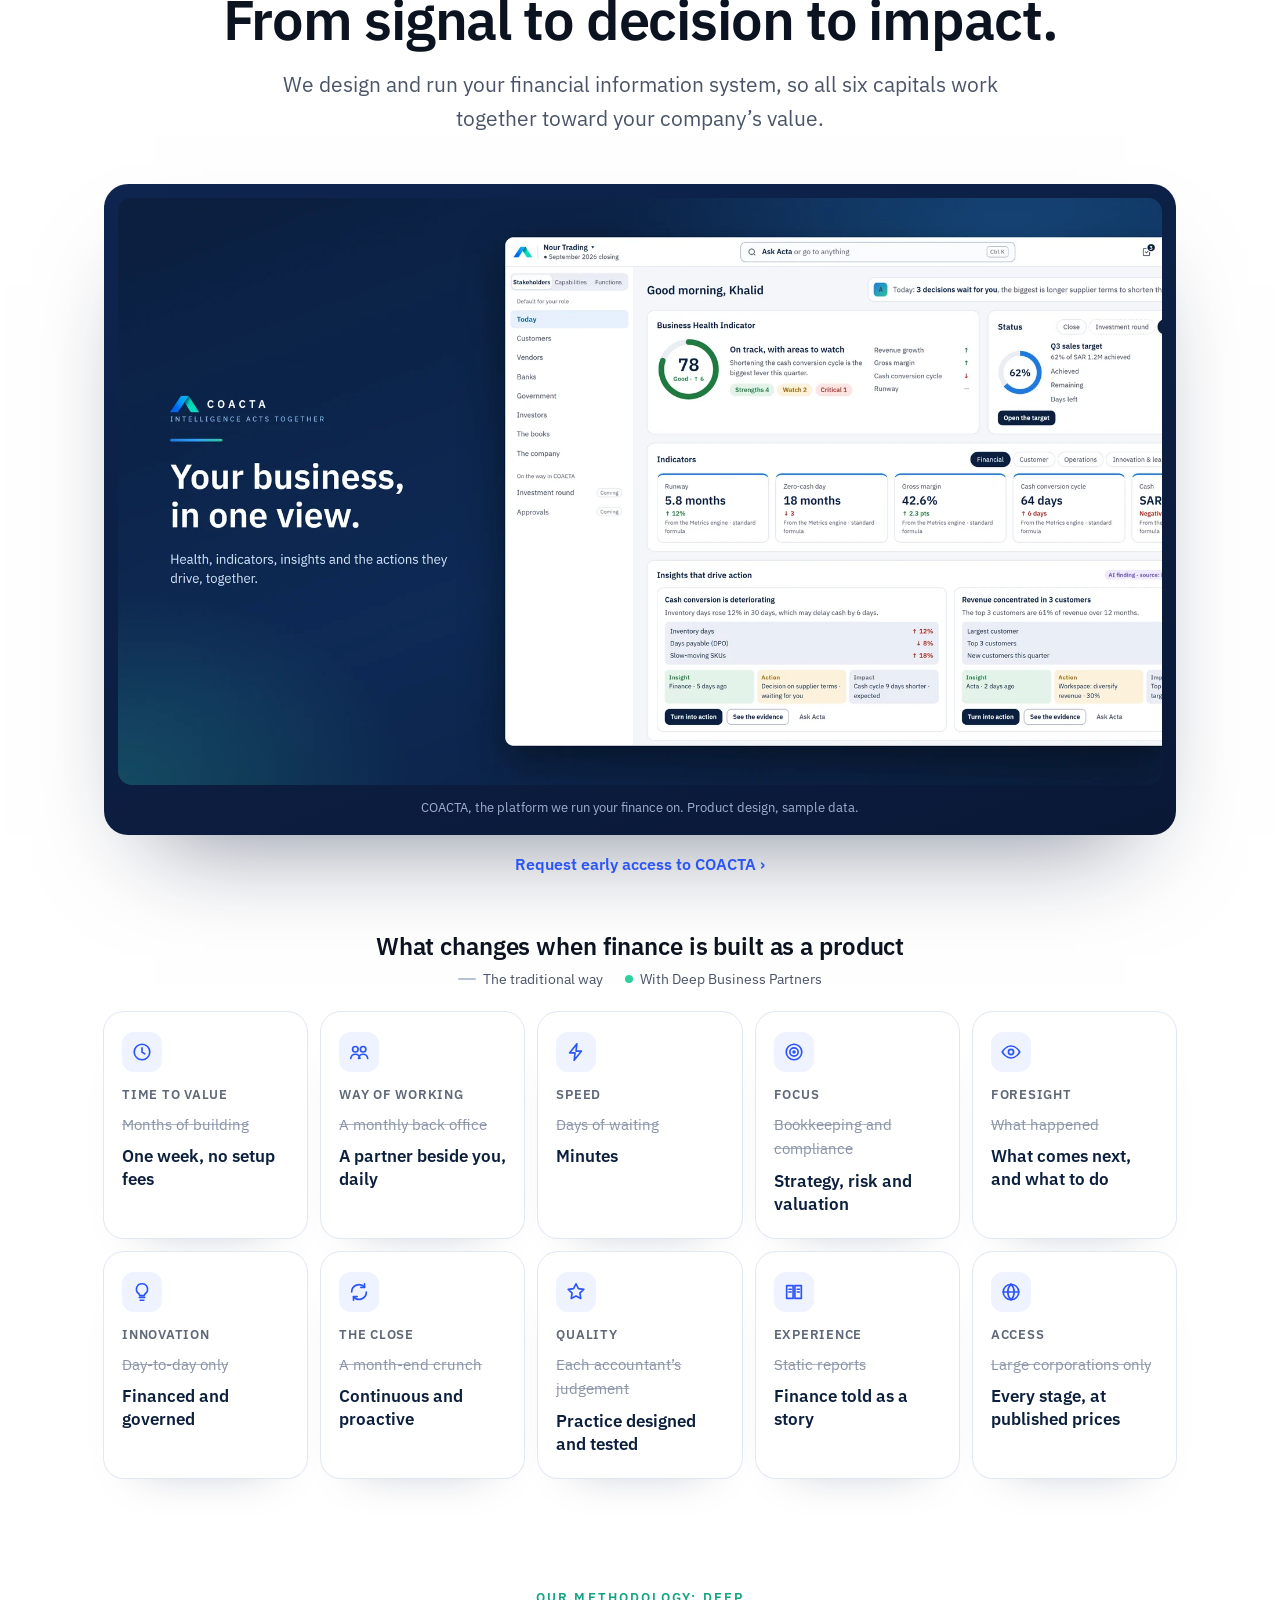
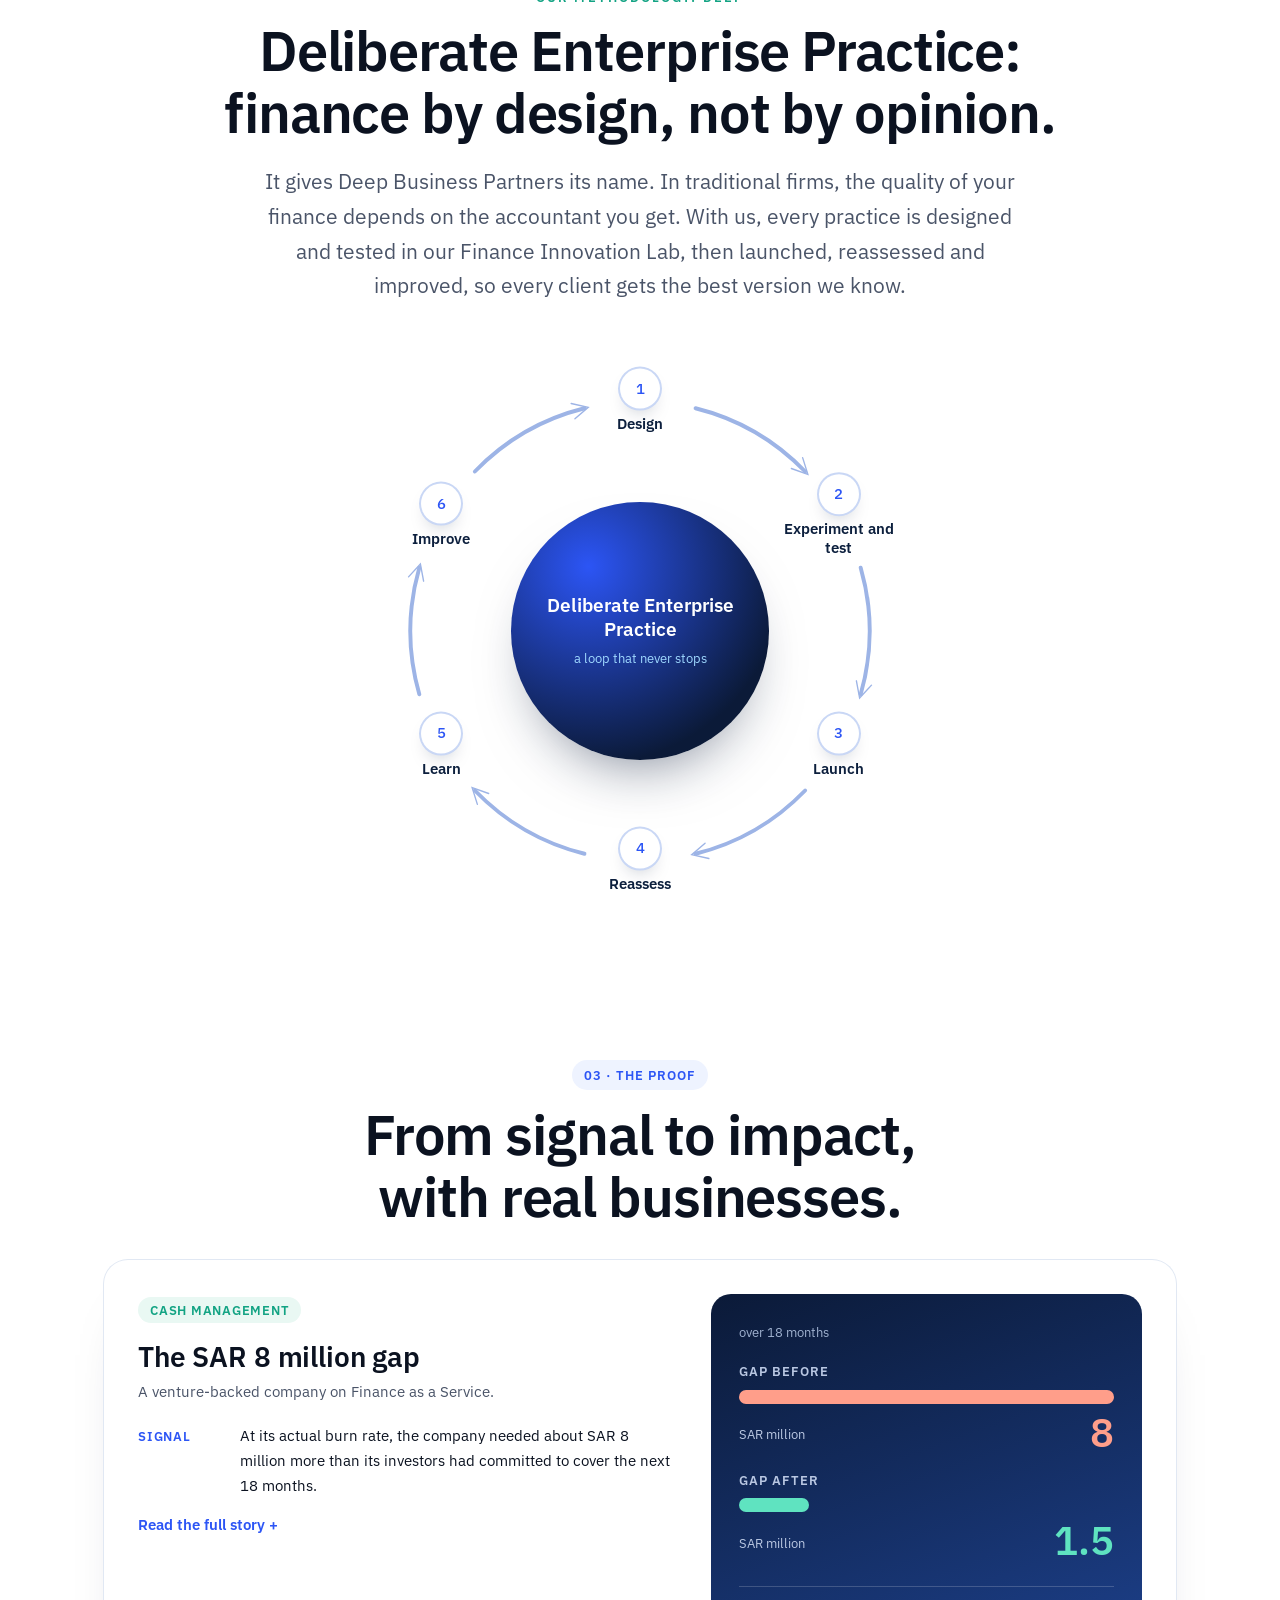
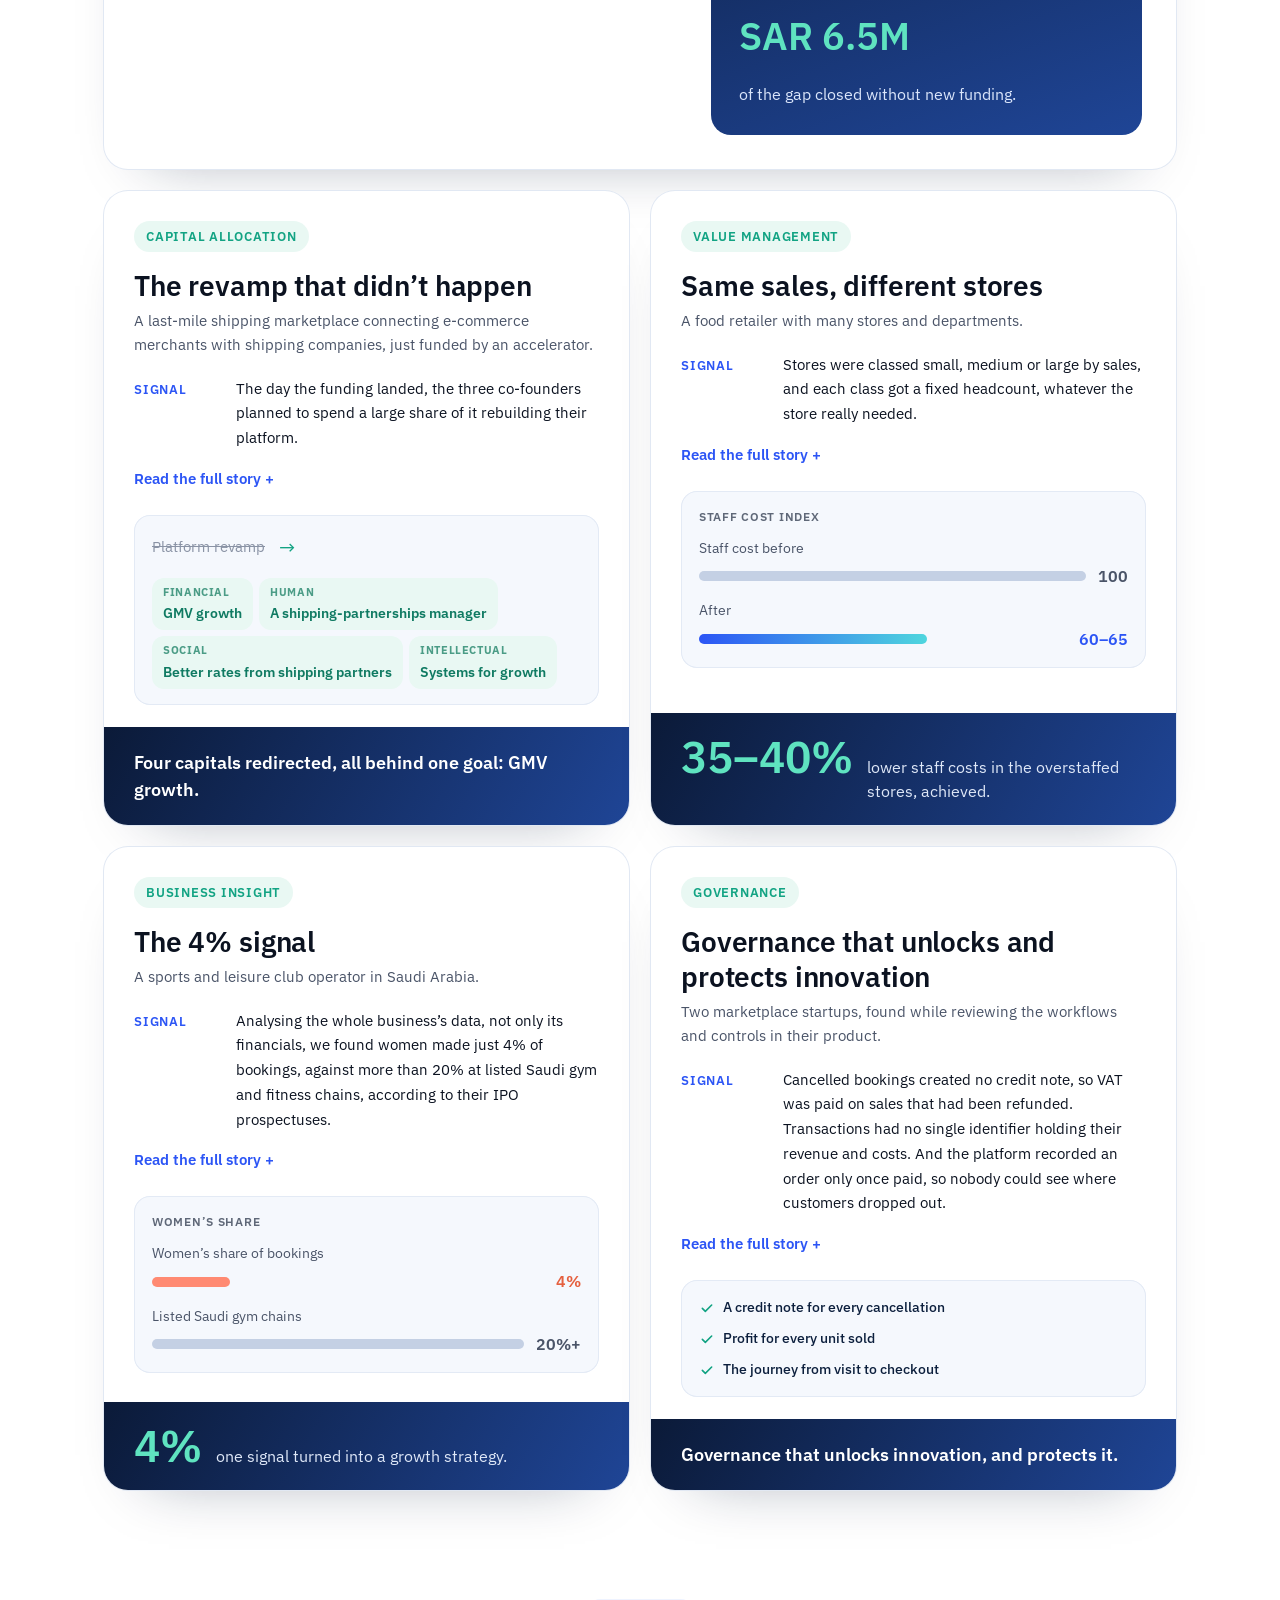
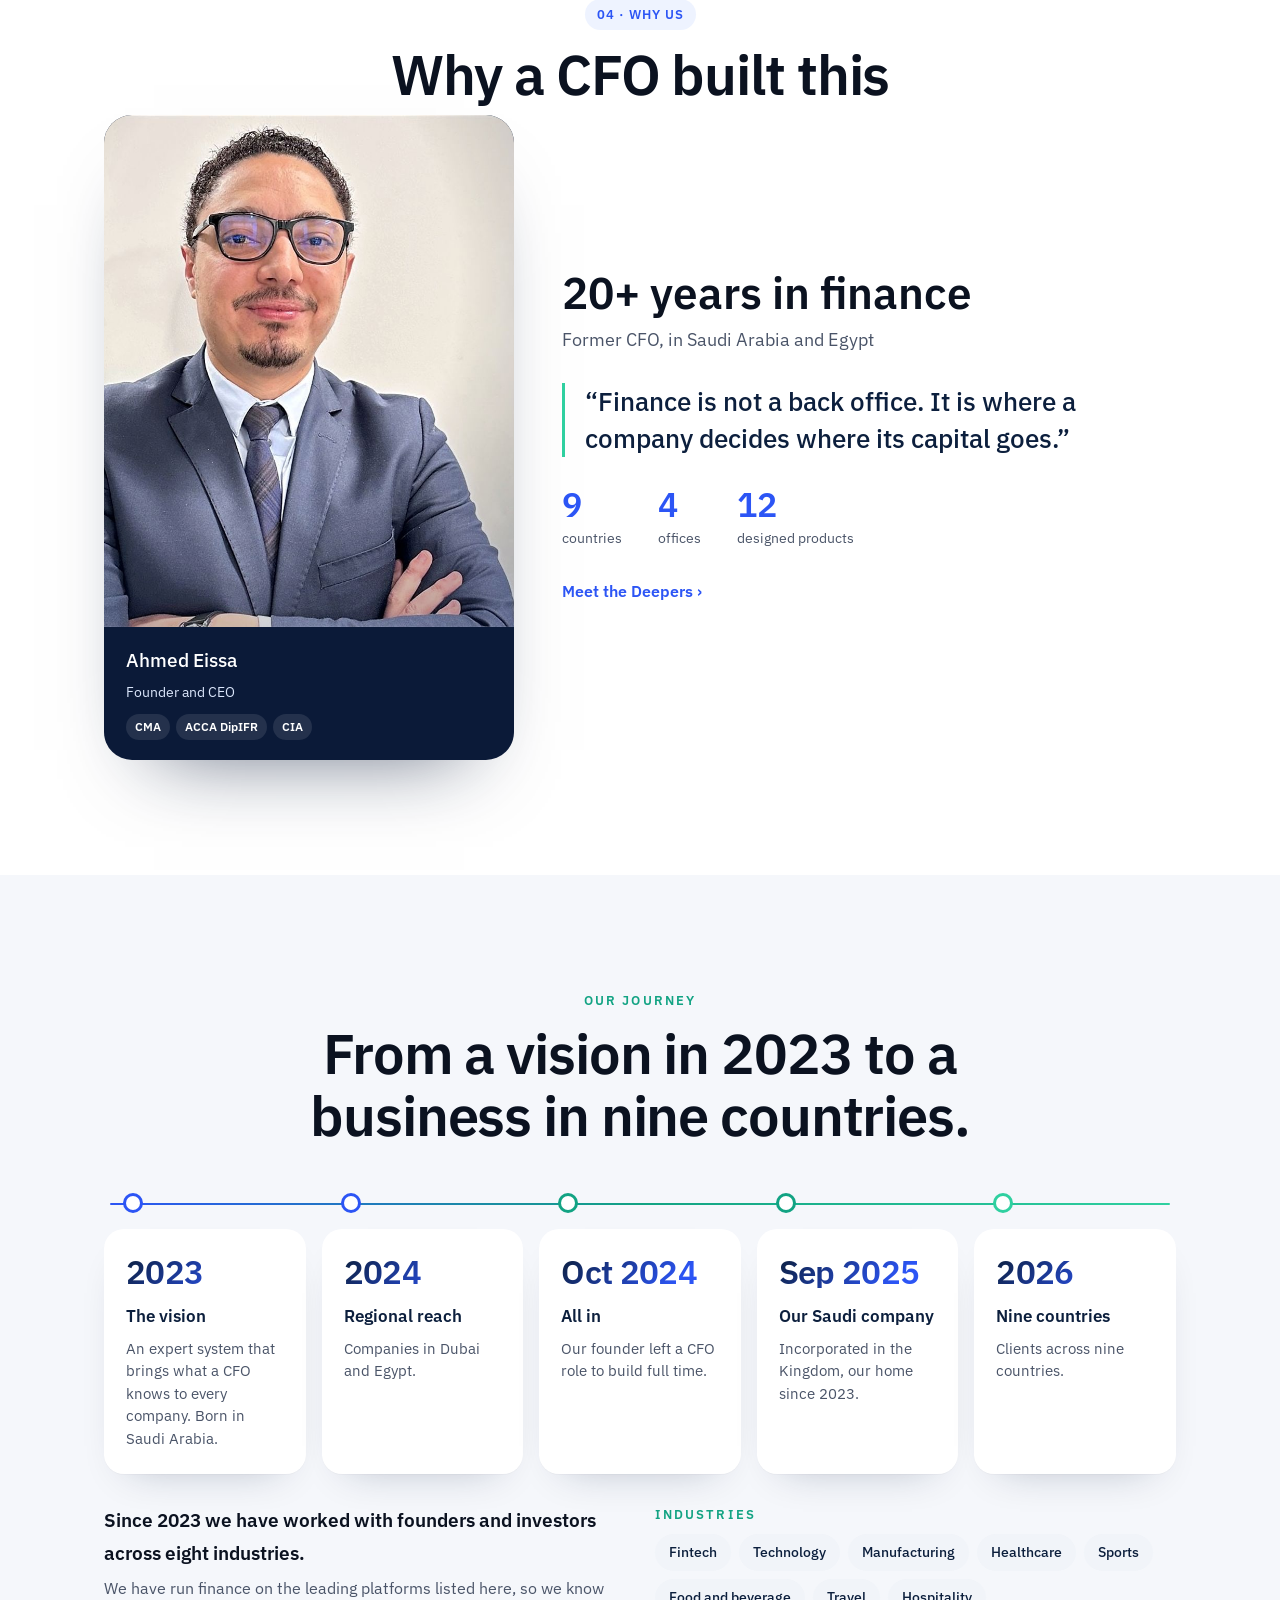
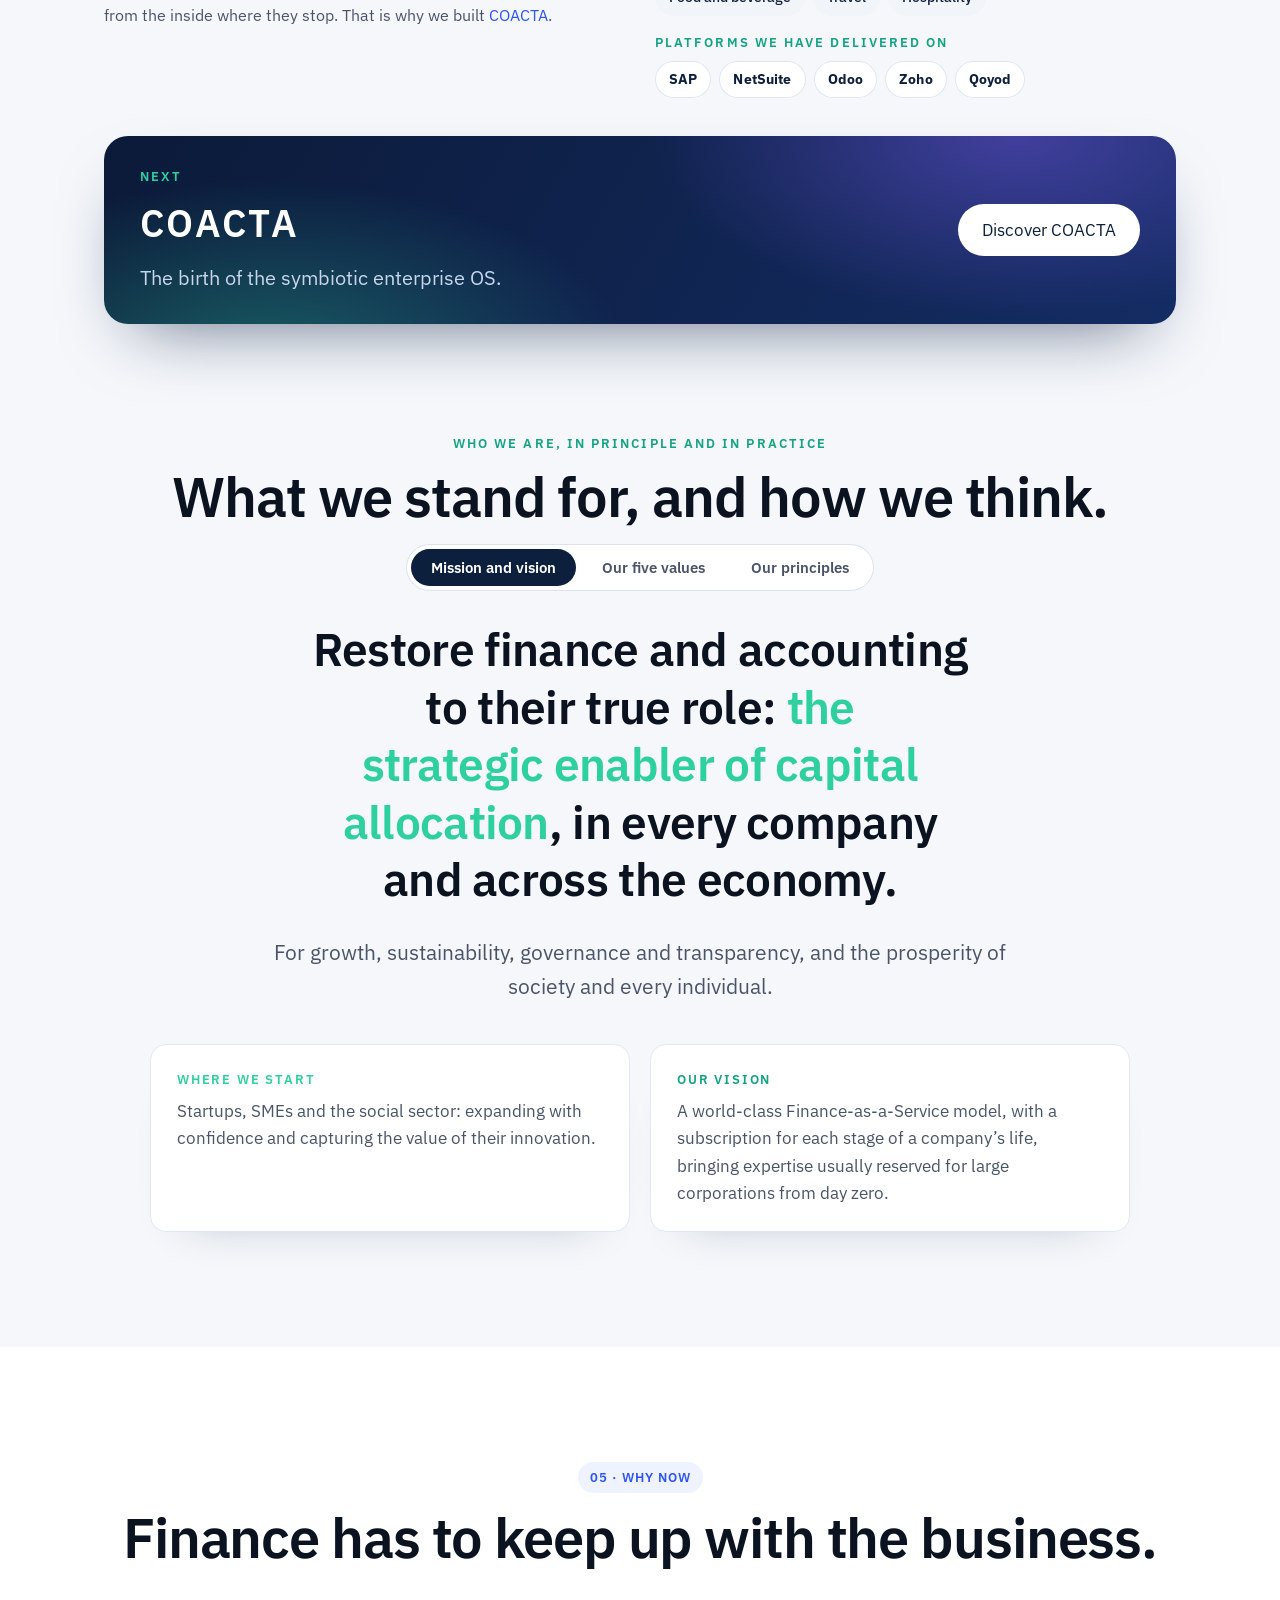
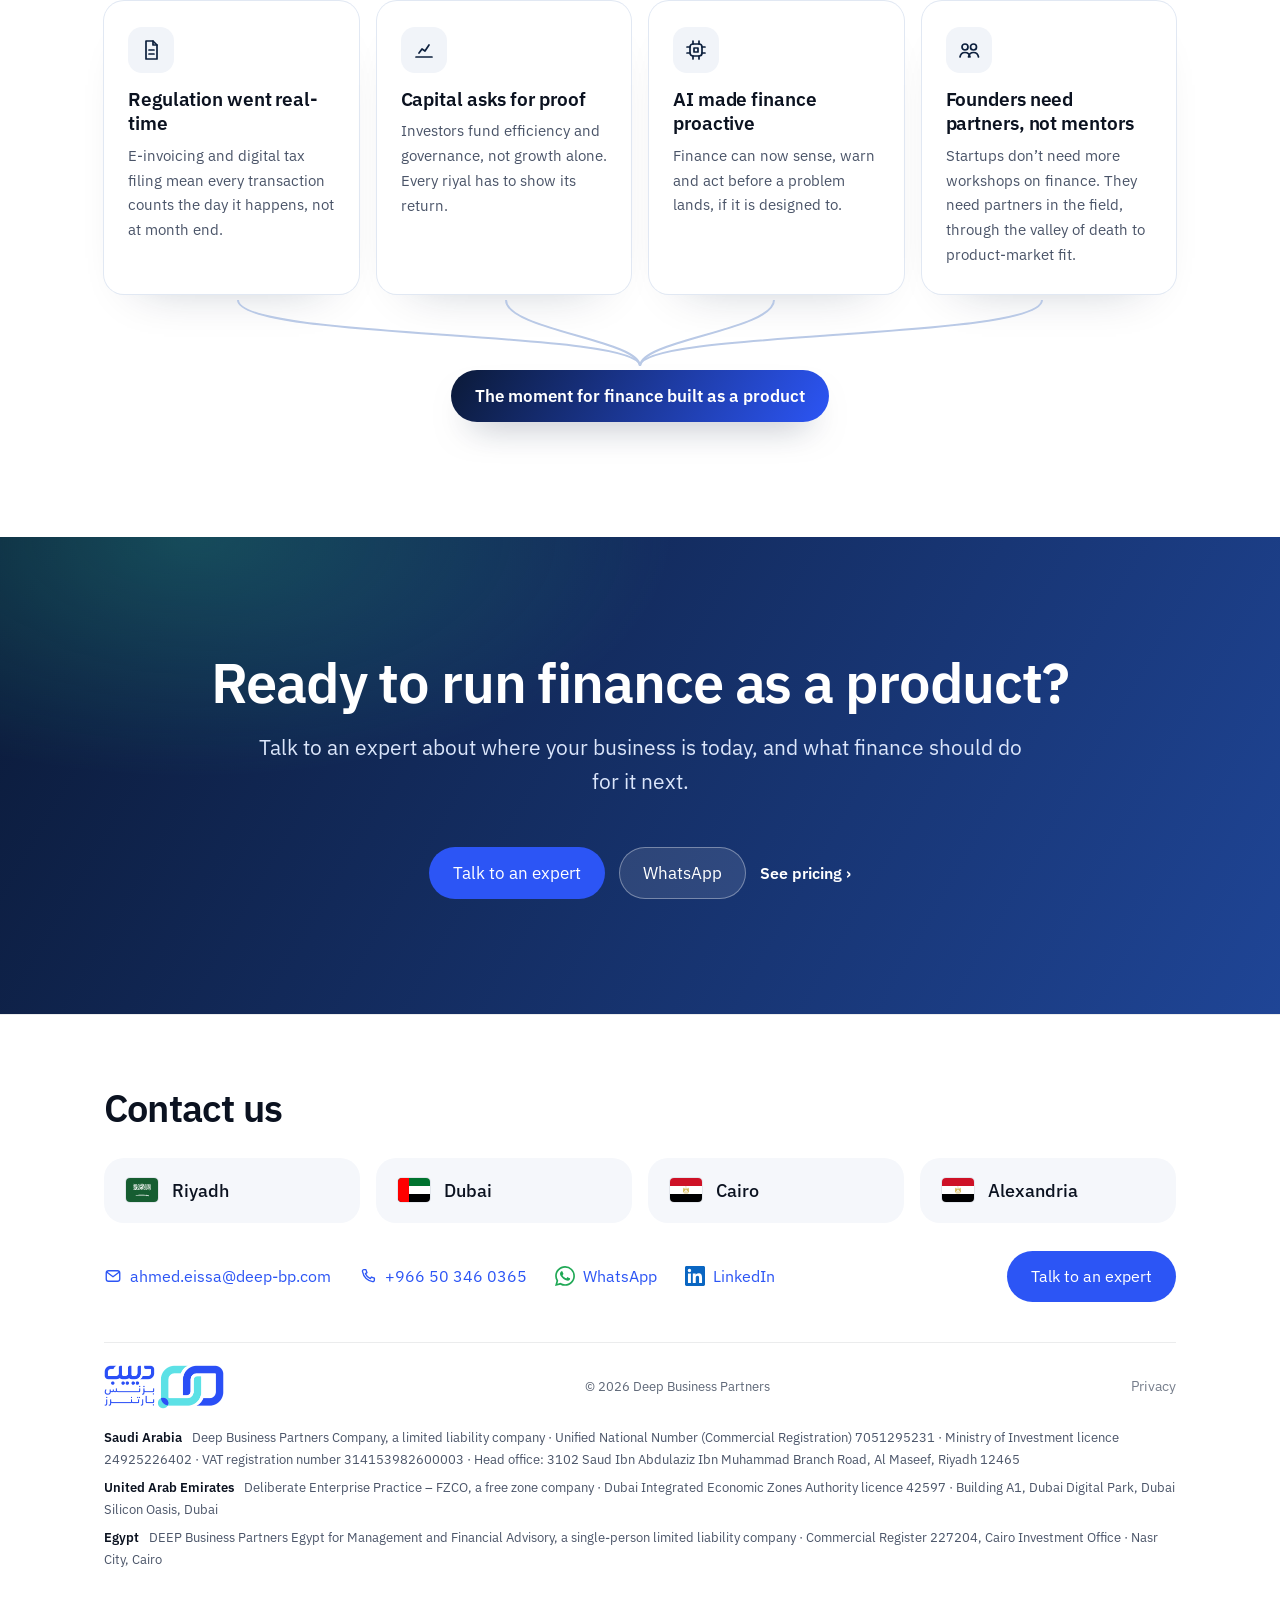
==== commit 7ba842d4: "copy(home): foresight is about the question, not the horizon The Foresight principle drops the numbe" ====
--- a/index.html
+++ b/index.html
@@ -33,7 +33,7 @@
 <link rel="apple-touch-icon" href="assets/apple-touch-icon.png">
 <link rel="preconnect" href="https://fonts.googleapis.com"><link rel="preconnect" href="https://fonts.gstatic.com" crossorigin>
 <link href="https://fonts.googleapis.com/css2?family=IBM+Plex+Sans+Arabic:wght@400;500;600;700&family=IBM+Plex+Sans:wght@400;500;600;700&display=swap" rel="stylesheet">
-<link rel="stylesheet" href="assets/site.css?v=c54fc2c0ef">
+<link rel="stylesheet" href="assets/site.css?v=b5ec17472f">
 </head>
 <body>
 <a class="skip" data-lang="ar" href="#ar">انتقل إلى المحتوى</a><a class="skip" data-lang="en" hidden href="#en">Skip to content</a>
@@ -328,7 +328,7 @@
     <div class="bpanel" id="bp-think-ar" role="tabpanel" aria-labelledby="bt-think-ar" data-bpanel="think-ar" hidden>
     <ul class="deck-cards three quiet">
       <li><span class="ci" aria-hidden="true"><svg viewBox="0 0 24 24" width="24" height="24" fill="none" stroke="currentColor" stroke-width="1.7" stroke-linecap="round" stroke-linejoin="round"><circle cx="12" cy="12" r="8.5"/><path d="M15.5 8.5l-2 5-5 2 2-5z"/></svg></span><h3>الاستراتيجية أولًا</h3><p>نبدأ من وجهة أعمالك، وتخرج الدفاتر والإقرارات والقوائم من العمل نفسه. فالامتثال نتيجة، لا نقطة انطلاق.</p></li>
-      <li><span class="ci" aria-hidden="true"><svg viewBox="0 0 24 24" width="24" height="24" fill="none" stroke="currentColor" stroke-width="1.7" stroke-linecap="round" stroke-linejoin="round"><path d="M2.5 12s3.5-6.5 9.5-6.5S21.5 12 21.5 12 18 18.5 12 18.5 2.5 12 2.5 12z"/><circle cx="12" cy="12" r="3"/></svg></span><h3>الاستشراف</h3><p>نستشرف السنوات العشر المقبلة، لا الموازنة القادمة وحدها: نقرأ الإشارات، ونصوغها سيناريوهات، ونختبر استراتيجيتك في كلٍّ منها.</p></li>
+      <li><span class="ci" aria-hidden="true"><svg viewBox="0 0 24 24" width="24" height="24" fill="none" stroke="currentColor" stroke-width="1.7" stroke-linecap="round" stroke-linejoin="round"><path d="M2.5 12s3.5-6.5 9.5-6.5S21.5 12 21.5 12 18 18.5 12 18.5 2.5 12 2.5 12z"/><circle cx="12" cy="12" r="3"/></svg></span><h3>الاستشراف</h3><p>ليس تنبؤًا بالأرقام، بل انضباطٌ له وقته وأدواته: نظرة جادّة إلى ما يتغيّر في المجتمع وفي العملاء، والجيل زد في مقدّمتهم. ويطرح السؤال الذي تقوم عليه نظرية الأعمال عند بيتر دراكر: لو بنينا شركتنا من الصفر للعالم القادم، هل سنعمل ما نعمل، بالطريقة نفسها؟ وهو السؤال الذي كفّت نوكيا وبلاك بيري عن طرحه.</p></li>
       <li><span class="ci" aria-hidden="true"><svg viewBox="0 0 24 24" width="24" height="24" fill="none" stroke="currentColor" stroke-width="1.7" stroke-linecap="round" stroke-linejoin="round"><path d="M4 20V10M10 20V4M16 20v-7M22 20H2"/></svg></span><h3>الاقتصاد</h3><p>إلى جانب الأرقام المالية، يدخل في كل قرار الطلب والأسعار والفائدة وتكلفة رأس المال، مع بيان النموذج المستخدم ومصدره.</p></li>
       <li><span class="ci" aria-hidden="true"><svg viewBox="0 0 24 24" width="24" height="24" fill="none" stroke="currentColor" stroke-width="1.7" stroke-linecap="round" stroke-linejoin="round"><path d="M12 3l7 3v5c0 4.6-3 8-7 10-4-2-7-5.4-7-10V6z"/><path d="M9 12l2 2 4-4"/></svg></span><h3>حوكمة تُطلق الابتكار وتحميه</h3><p>الضوابط والسياسات جزء من سير العمل نفسه، والصلاحيات تُمنح مسبقًا، فتتحرك الفرق بسرعة ويبقى الابتكار في أمان.</p></li>
       <li><span class="ci" aria-hidden="true"><svg viewBox="0 0 24 24" width="24" height="24" fill="none" stroke="currentColor" stroke-width="1.7" stroke-linecap="round" stroke-linejoin="round"><path d="M5 4.5A1.5 1.5 0 0 1 6.5 3H19v15H6.5A1.5 1.5 0 0 0 5 19.5z"/><path d="M5 19.5A1.5 1.5 0 0 0 6.5 21H19M9 7h6M9 10.5h4"/></svg></span><h3>سرد القصة</h3><p>نروي الأرقام قصةً عن الأعمال: ماذا حدث، ولماذا، وما بذله الناس وراءها من جهد، وكل ما نذكره مرتبط بدليله.</p></li>
@@ -625,7 +625,7 @@
     <div class="bpanel" id="bp-think-en" role="tabpanel" aria-labelledby="bt-think-en" data-bpanel="think-en" hidden>
     <ul class="deck-cards three quiet">
       <li><span class="ci" aria-hidden="true"><svg viewBox="0 0 24 24" width="24" height="24" fill="none" stroke="currentColor" stroke-width="1.7" stroke-linecap="round" stroke-linejoin="round"><circle cx="12" cy="12" r="8.5"/><path d="M15.5 8.5l-2 5-5 2 2-5z"/></svg></span><h3>Strategy first</h3><p>We start from where your business is going; the books, the returns and the statements come out of the work. Compliance is an output.</p></li>
-      <li><span class="ci" aria-hidden="true"><svg viewBox="0 0 24 24" width="24" height="24" fill="none" stroke="currentColor" stroke-width="1.7" stroke-linecap="round" stroke-linejoin="round"><path d="M2.5 12s3.5-6.5 9.5-6.5S21.5 12 21.5 12 18 18.5 12 18.5 2.5 12 2.5 12z"/><circle cx="12" cy="12" r="3"/></svg></span><h3>Foresight</h3><p>The next ten years, not only the next budget: we read the signals, frame them as scenarios, and test your strategy against each.</p></li>
+      <li><span class="ci" aria-hidden="true"><svg viewBox="0 0 24 24" width="24" height="24" fill="none" stroke="currentColor" stroke-width="1.7" stroke-linecap="round" stroke-linejoin="round"><path d="M2.5 12s3.5-6.5 9.5-6.5S21.5 12 21.5 12 18 18.5 12 18.5 2.5 12 2.5 12z"/><circle cx="12" cy="12" r="3"/></svg></span><h3>Foresight</h3><p>Not a forecast, a discipline: time, tools and a serious look at how society and customers are changing, Gen Z first among them. It asks the question behind Peter Drucker’s theory of the business: if we built this company from scratch for the world that is coming, would we do what we do, the way we do it? Nokia and BlackBerry stopped asking.</p></li>
       <li><span class="ci" aria-hidden="true"><svg viewBox="0 0 24 24" width="24" height="24" fill="none" stroke="currentColor" stroke-width="1.7" stroke-linecap="round" stroke-linejoin="round"><path d="M4 20V10M10 20V4M16 20v-7M22 20H2"/></svg></span><h3>Economics</h3><p>Demand, prices, rates and the cost of capital, beside the financials in every decision, with the model and its source shown.</p></li>
       <li><span class="ci" aria-hidden="true"><svg viewBox="0 0 24 24" width="24" height="24" fill="none" stroke="currentColor" stroke-width="1.7" stroke-linecap="round" stroke-linejoin="round"><path d="M12 3l7 3v5c0 4.6-3 8-7 10-4-2-7-5.4-7-10V6z"/><path d="M9 12l2 2 4-4"/></svg></span><h3>Governance that unlocks and protects innovation</h3><p>Controls and policies are built into the work, and authority is granted in advance, so teams move fast and innovation stays safe.</p></li>
       <li><span class="ci" aria-hidden="true"><svg viewBox="0 0 24 24" width="24" height="24" fill="none" stroke="currentColor" stroke-width="1.7" stroke-linecap="round" stroke-linejoin="round"><path d="M5 4.5A1.5 1.5 0 0 1 6.5 3H19v15H6.5A1.5 1.5 0 0 0 5 19.5z"/><path d="M5 19.5A1.5 1.5 0 0 0 6.5 21H19M9 7h6M9 10.5h4"/></svg></span><h3>Storytelling</h3><p>Numbers told as the story of the business: what happened, why, and what the people behind it did, every claim linked to its evidence.</p></li>
@@ -678,7 +678,7 @@
   </div>
 </div></footer>
 <a class="wa-float" data-lang="ar" href="https://wa.me/966503460365?text=%D9%85%D8%B1%D8%AD%D8%A8%D9%8B%D8%A7%D8%8C%20%D8%A3%D9%88%D8%AF%D9%91%20%D8%A7%D9%84%D8%AA%D8%AD%D8%AF%D8%AB%20%D9%85%D8%B9%20%D8%AE%D8%A8%D9%8A%D8%B1%20%D9%81%D9%8A%20%D8%AF%D9%8A%D9%8A%D8%A8%20%D8%A8%D8%B2%D9%86%D8%B3%20%D8%A8%D8%A7%D8%B1%D8%AA%D9%86%D8%B1%D8%B2." target="_blank" rel="noopener" aria-label="تواصل معنا عبر واتساب"><svg class="wa-ic" viewBox="0 0 24 24" width="20" height="20" aria-hidden="true"><path fill="currentColor" d="M17.47 14.38c-.3-.15-1.76-.87-2.03-.97-.27-.1-.47-.15-.67.15-.2.3-.77.97-.94 1.16-.17.2-.35.22-.64.07-.3-.15-1.26-.46-2.39-1.47-.88-.79-1.48-1.76-1.65-2.06-.17-.3-.02-.46.13-.6.13-.14.3-.35.45-.52.15-.18.2-.3.3-.5.1-.2.05-.37-.03-.52-.07-.15-.67-1.61-.92-2.2-.24-.58-.49-.5-.67-.51h-.57c-.2 0-.52.07-.79.37-.27.3-1.04 1.02-1.04 2.48 0 1.46 1.07 2.88 1.21 3.07.15.2 2.1 3.2 5.08 4.49.71.31 1.26.49 1.7.62.71.23 1.36.2 1.87.12.57-.09 1.76-.72 2-1.41.25-.7.25-1.29.18-1.42-.08-.12-.27-.2-.57-.34m-5.42 7.4h-.01a9.87 9.87 0 0 1-5.03-1.37l-.36-.22-3.74.98 1-3.65-.24-.37a9.86 9.86 0 0 1-1.51-5.26c0-5.45 4.44-9.88 9.89-9.88a9.83 9.83 0 0 1 9.88 9.89c0 5.45-4.44 9.88-9.88 9.88m8.41-18.3A11.82 11.82 0 0 0 12.05 0C5.5 0 .16 5.34.16 11.89c0 2.1.55 4.14 1.59 5.95L.06 24l6.3-1.65a11.88 11.88 0 0 0 5.68 1.45c6.56 0 11.89-5.34 11.89-11.89 0-3.18-1.24-6.17-3.48-8.41"/></svg></a><a class="wa-float" data-lang="en" hidden href="https://wa.me/966503460365?text=Hello%2C%20I%20would%20like%20to%20talk%20to%20an%20expert%20at%20Deep%20Business%20Partners." target="_blank" rel="noopener" aria-label="Message us on WhatsApp"><svg class="wa-ic" viewBox="0 0 24 24" width="20" height="20" aria-hidden="true"><path fill="currentColor" d="M17.47 14.38c-.3-.15-1.76-.87-2.03-.97-.27-.1-.47-.15-.67.15-.2.3-.77.97-.94 1.16-.17.2-.35.22-.64.07-.3-.15-1.26-.46-2.39-1.47-.88-.79-1.48-1.76-1.65-2.06-.17-.3-.02-.46.13-.6.13-.14.3-.35.45-.52.15-.18.2-.3.3-.5.1-.2.05-.37-.03-.52-.07-.15-.67-1.61-.92-2.2-.24-.58-.49-.5-.67-.51h-.57c-.2 0-.52.07-.79.37-.27.3-1.04 1.02-1.04 2.48 0 1.46 1.07 2.88 1.21 3.07.15.2 2.1 3.2 5.08 4.49.71.31 1.26.49 1.7.62.71.23 1.36.2 1.87.12.57-.09 1.76-.72 2-1.41.25-.7.25-1.29.18-1.42-.08-.12-.27-.2-.57-.34m-5.42 7.4h-.01a9.87 9.87 0 0 1-5.03-1.37l-.36-.22-3.74.98 1-3.65-.24-.37a9.86 9.86 0 0 1-1.51-5.26c0-5.45 4.44-9.88 9.89-9.88a9.83 9.83 0 0 1 9.88 9.89c0 5.45-4.44 9.88-9.88 9.88m8.41-18.3A11.82 11.82 0 0 0 12.05 0C5.5 0 .16 5.34.16 11.89c0 2.1.55 4.14 1.59 5.95L.06 24l6.3-1.65a11.88 11.88 0 0 0 5.68 1.45c6.56 0 11.89-5.34 11.89-11.89 0-3.18-1.24-6.17-3.48-8.41"/></svg></a>
-<script src="assets/search-index.js?v=f2b67291f0"></script>
+<script src="assets/search-index.js?v=734fce111f"></script>
 <script src="assets/site.js?v=7ff6bfcfa3"></script>
 <!-- Cloudflare Web Analytics: page views and visits, counted without cookies and without identifying anyone. --><script defer src="https://static.cloudflareinsights.com/beacon.min.js" data-cf-beacon='{"token": "90029bcff98e49f7875b92e67e636c5a"}'></script>
 </body>
--- a/assets/site.css
+++ b/assets/site.css
@@ -3043,3 +3043,6 @@
 /* ways-to-pay: equity is available, chosen case by case. */
 .way.sel{background:#fff8ea;box-shadow:inset 0 0 0 1px #f0cf8a}
 .way.sel i{color:#a26a00}
+.sample-tag{max-width:calc(100% - 28px);white-space:normal;line-height:1.35;text-align:center}
+@media (max-width:560px){ .sample-tag{font-size:10.5px;padding:4px 9px;top:8px;inset-inline-end:8px;max-width:calc(100% - 16px)} }
+@media (max-width:700px){ .hero-frame .sample-tag{position:static;display:block;width:fit-content;margin:10px auto 0;font-size:11px} }
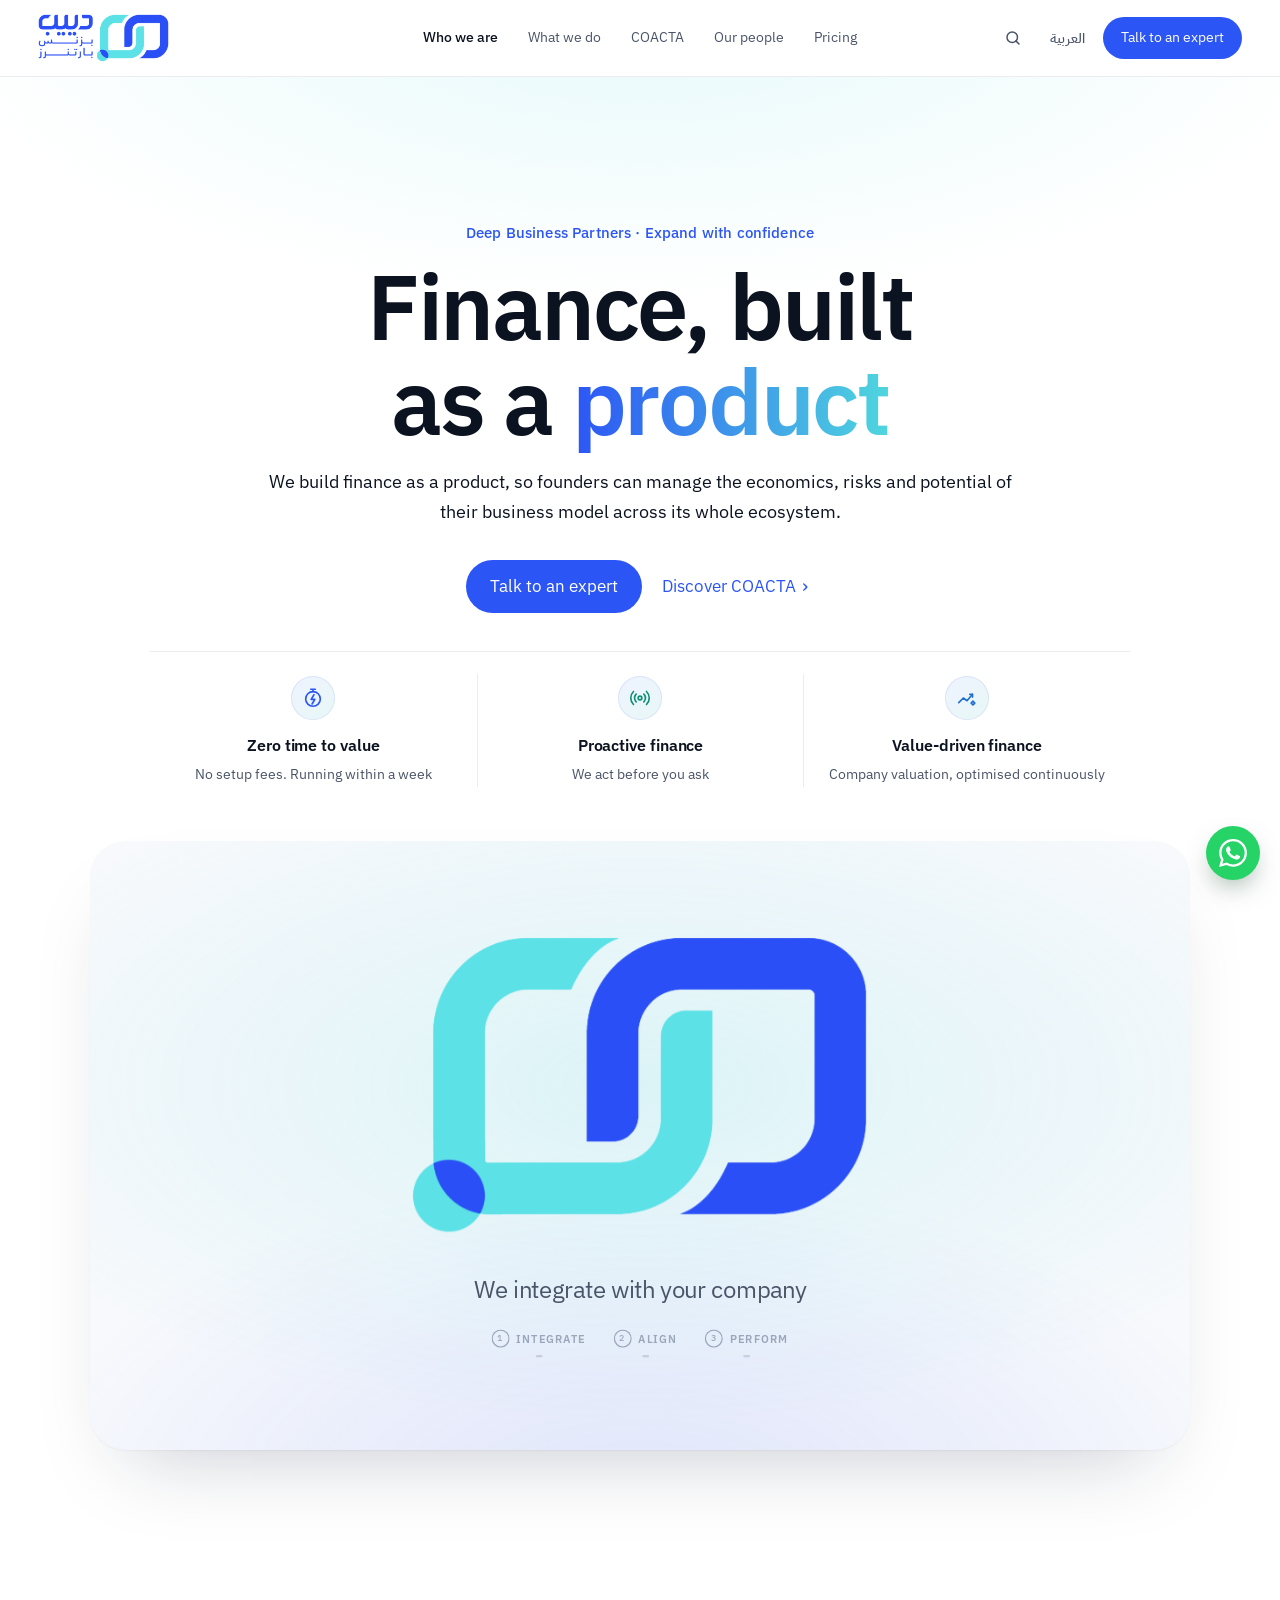
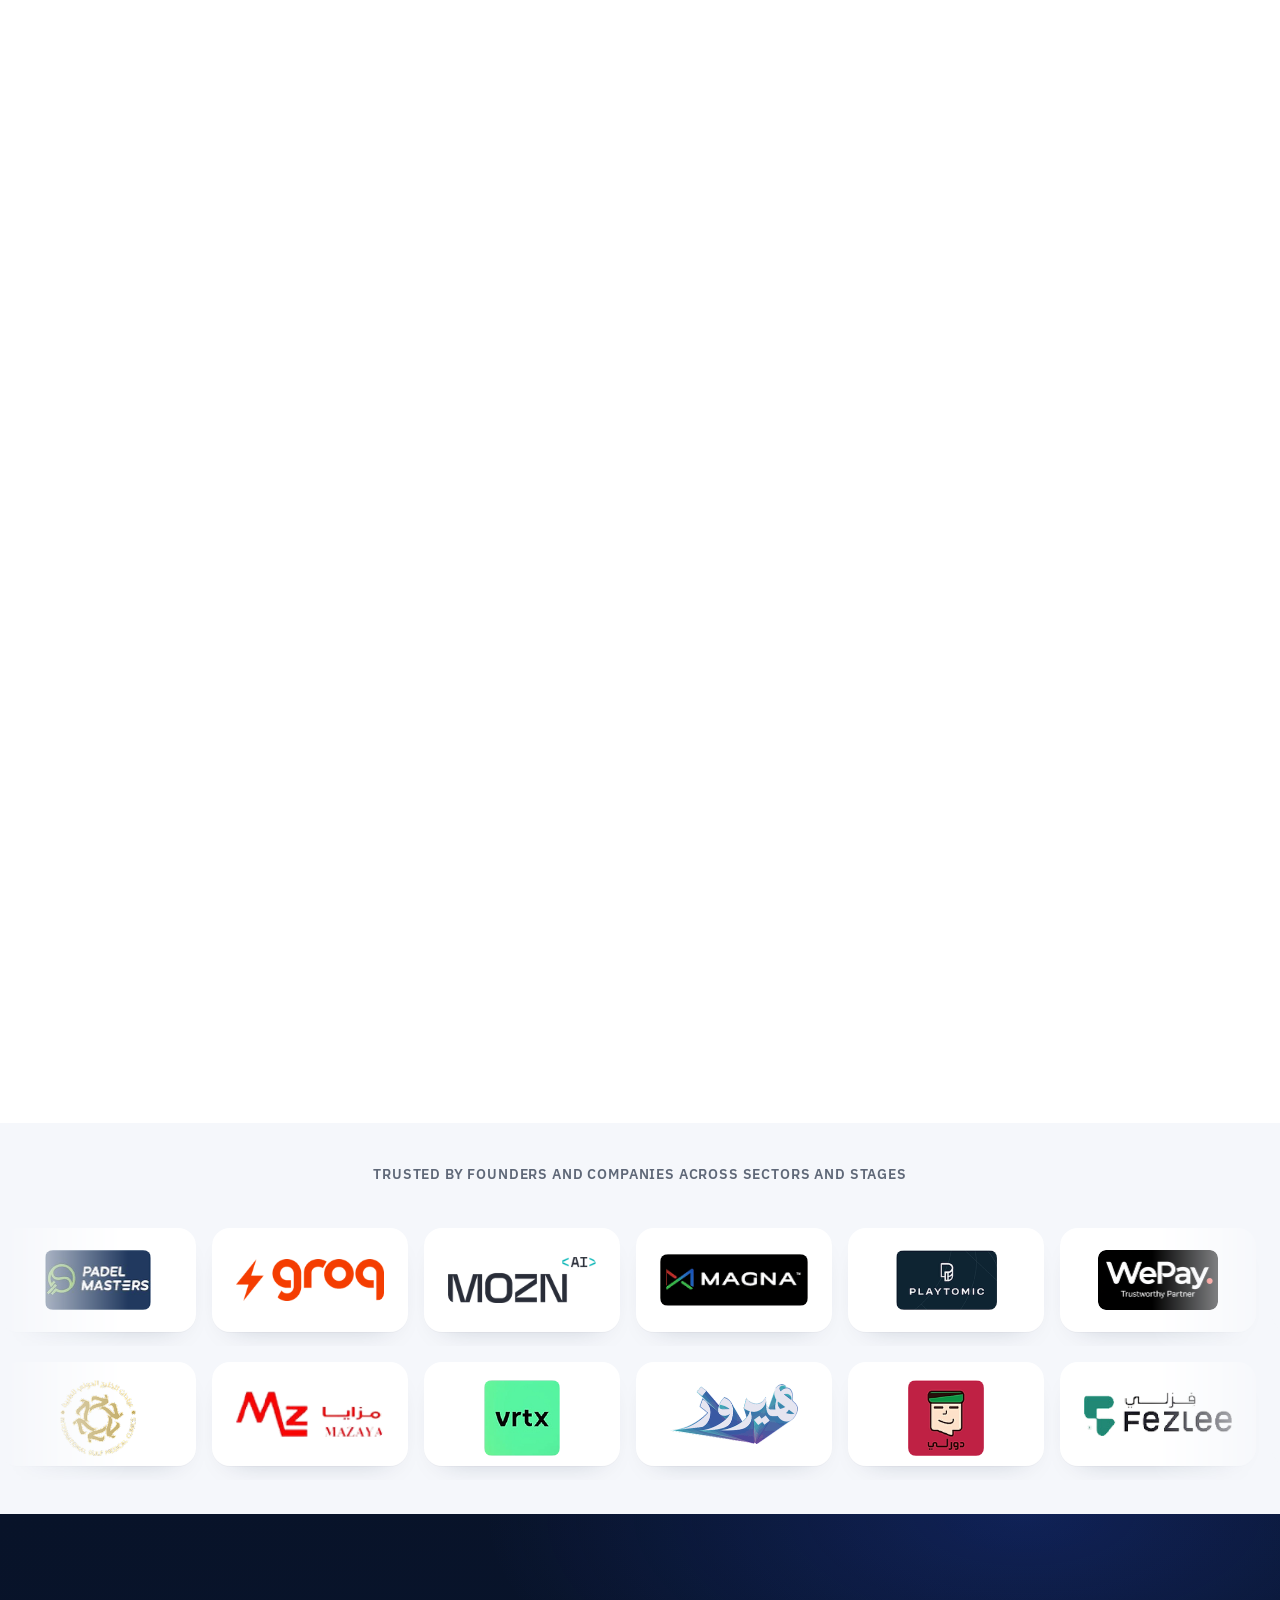
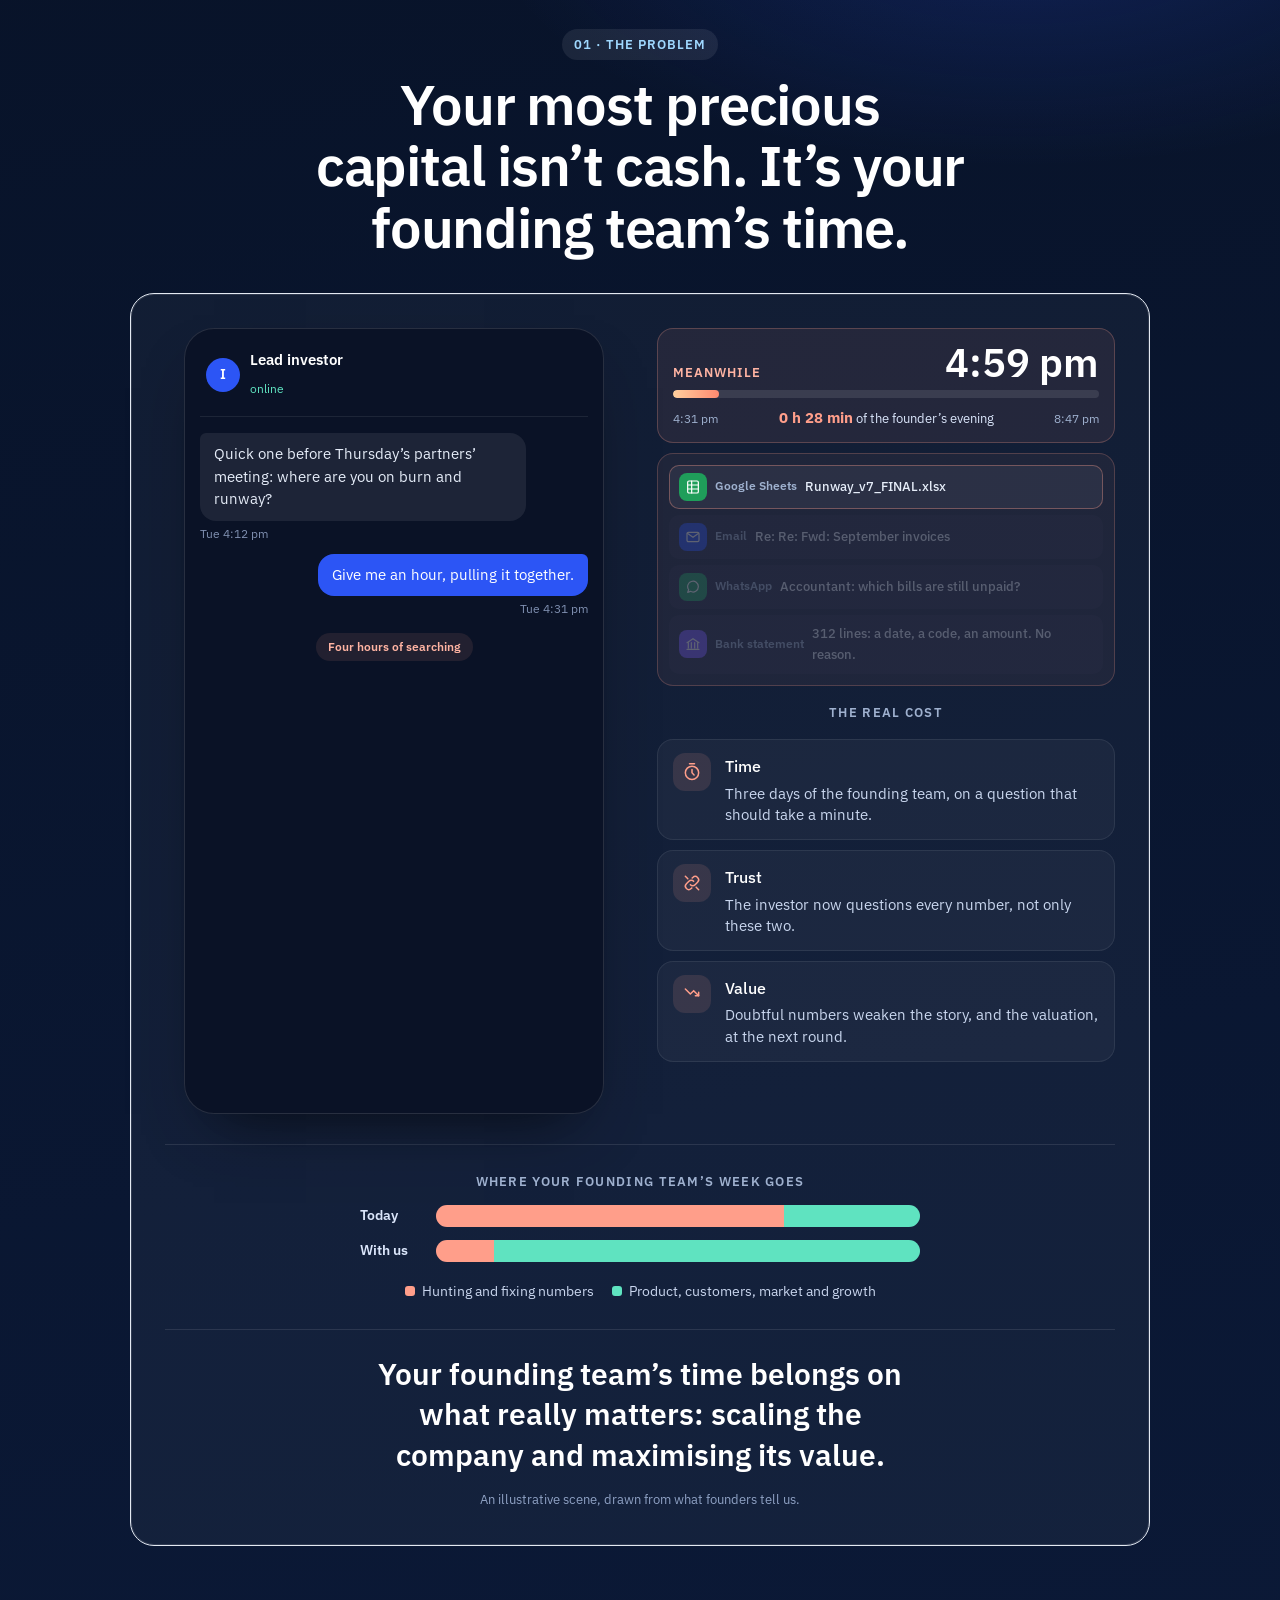
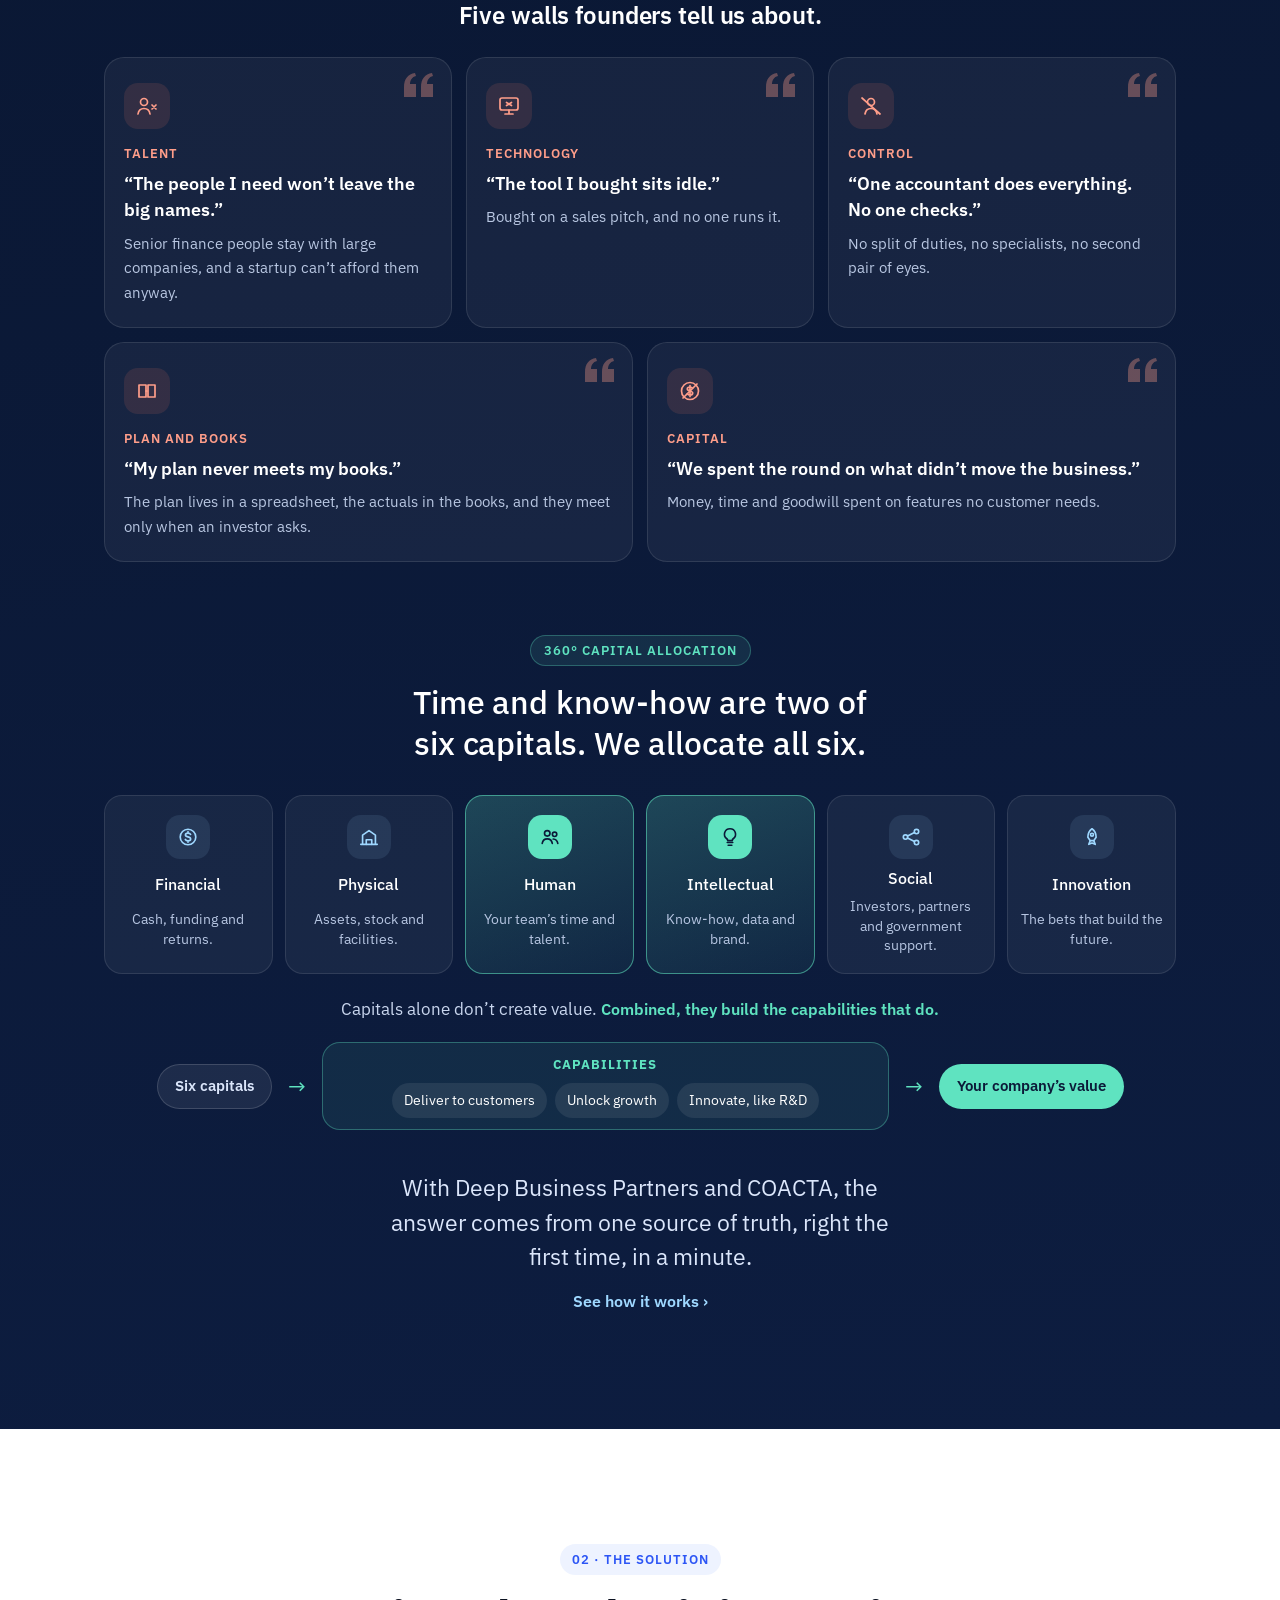
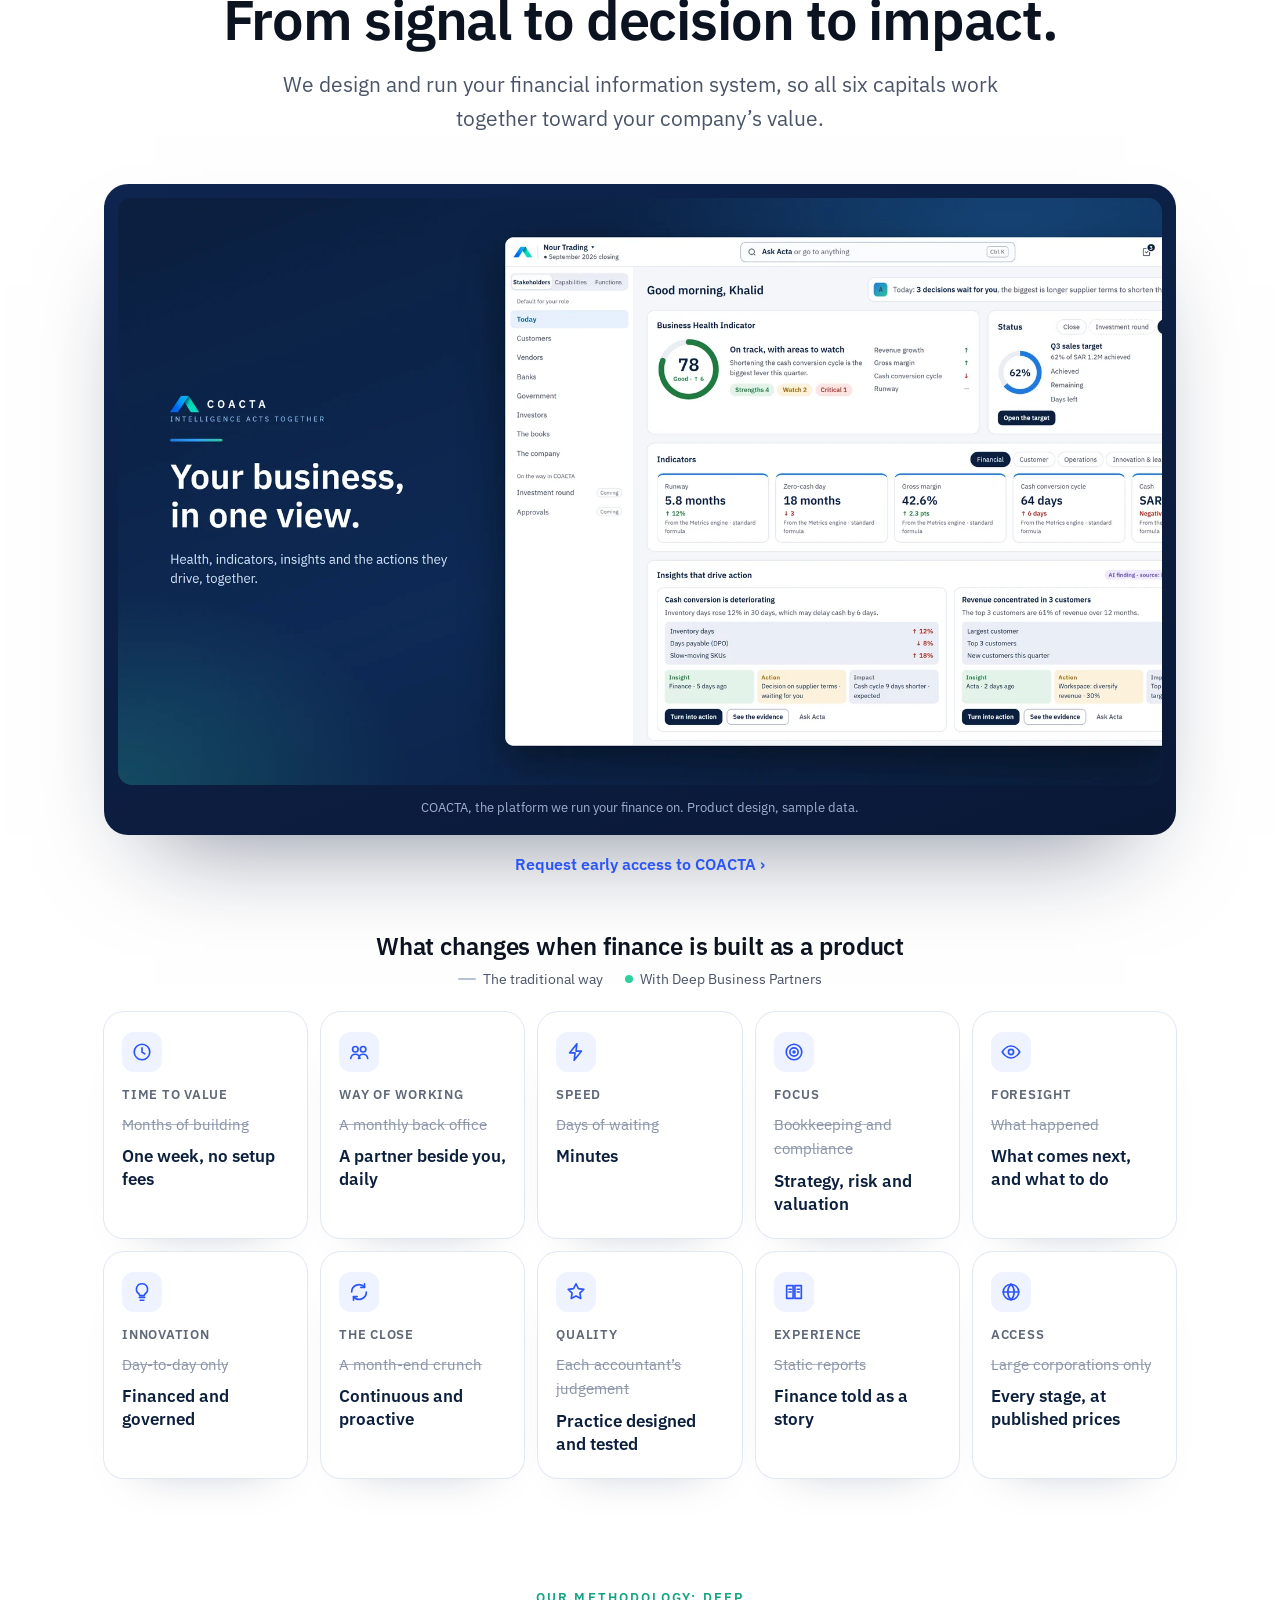
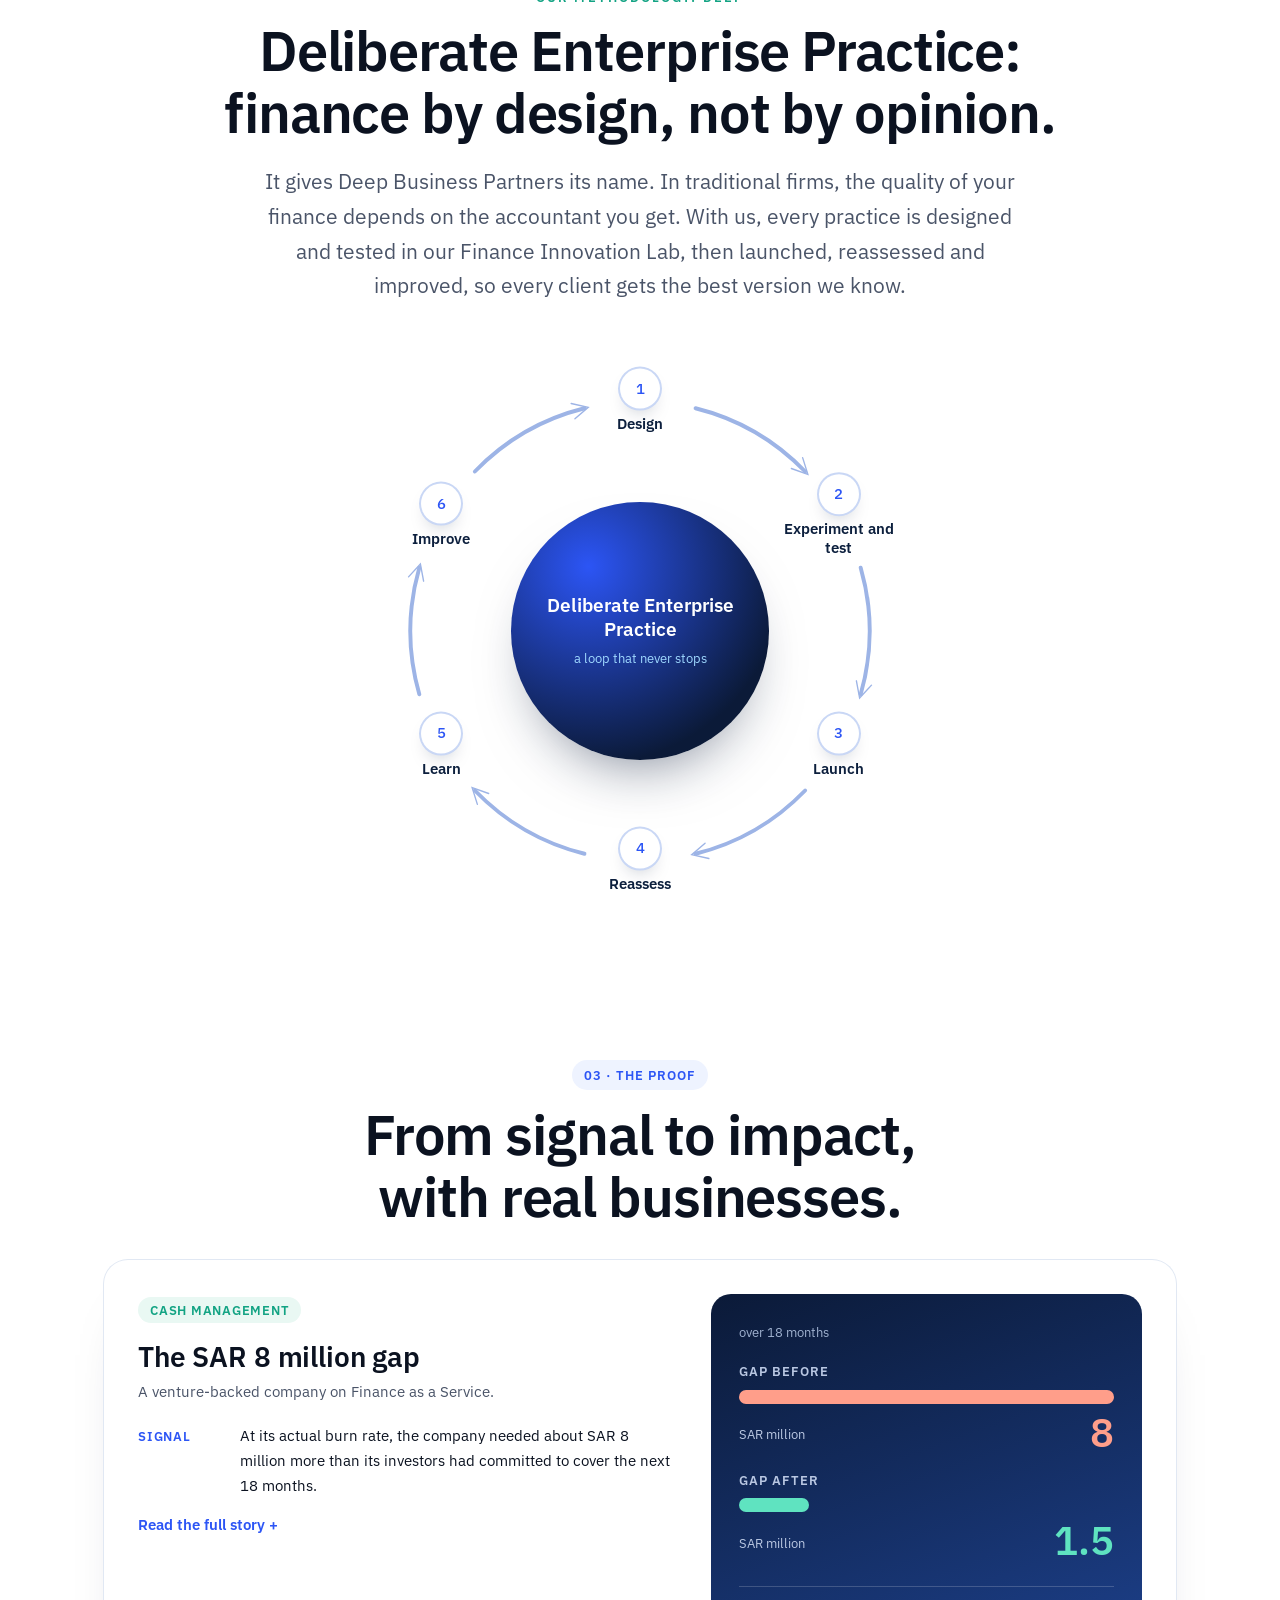
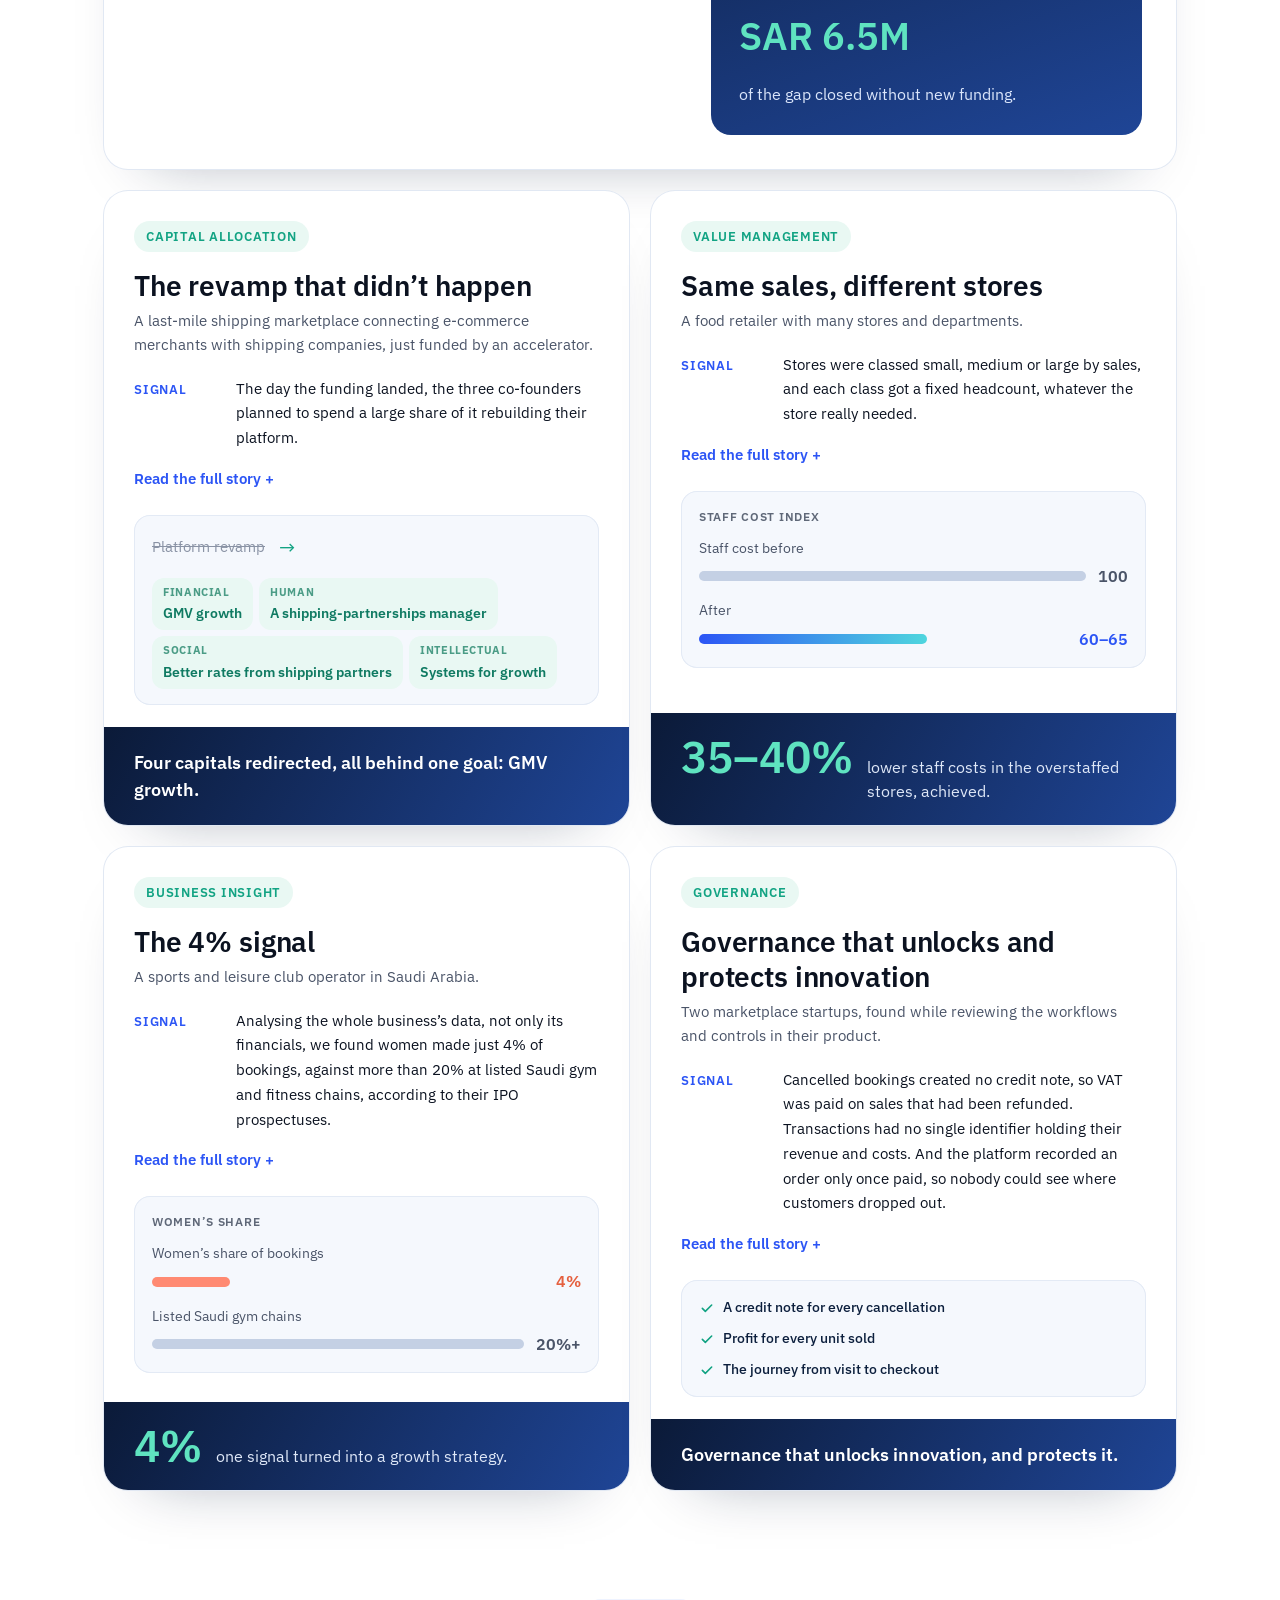
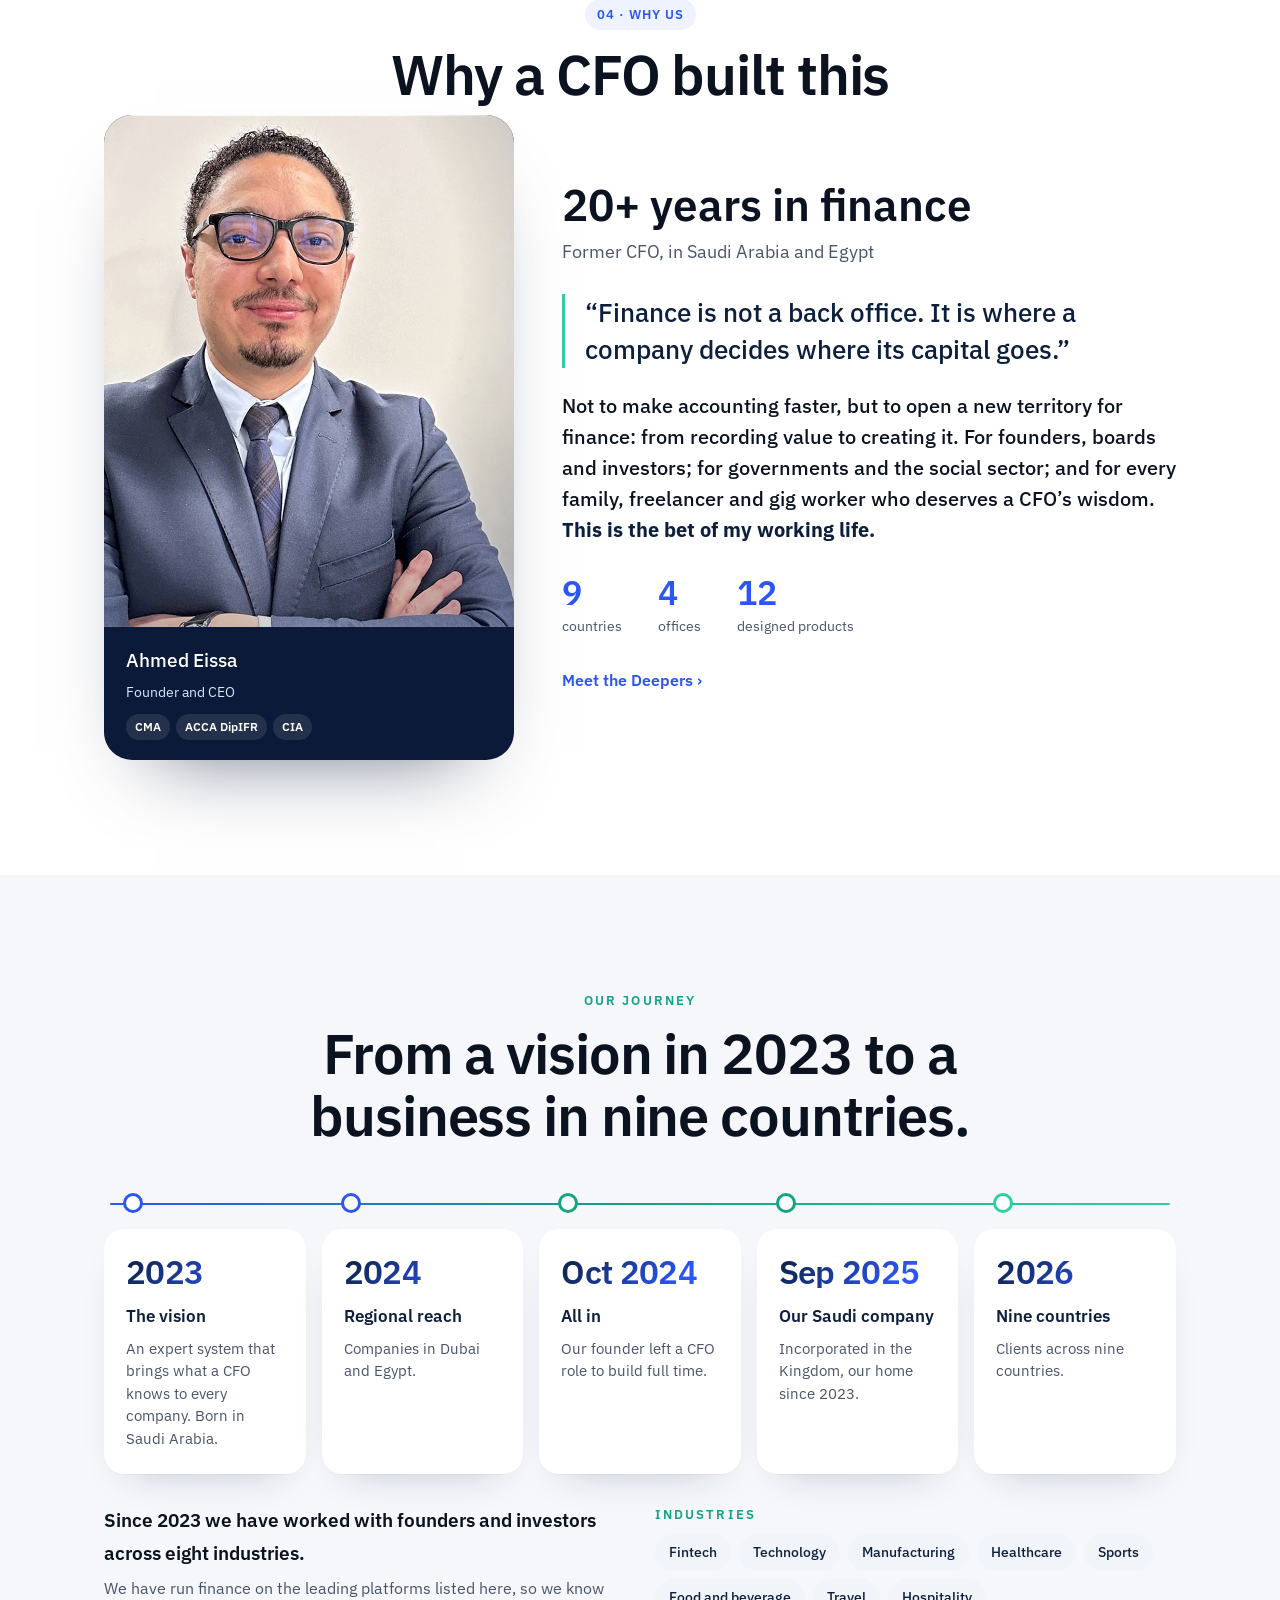
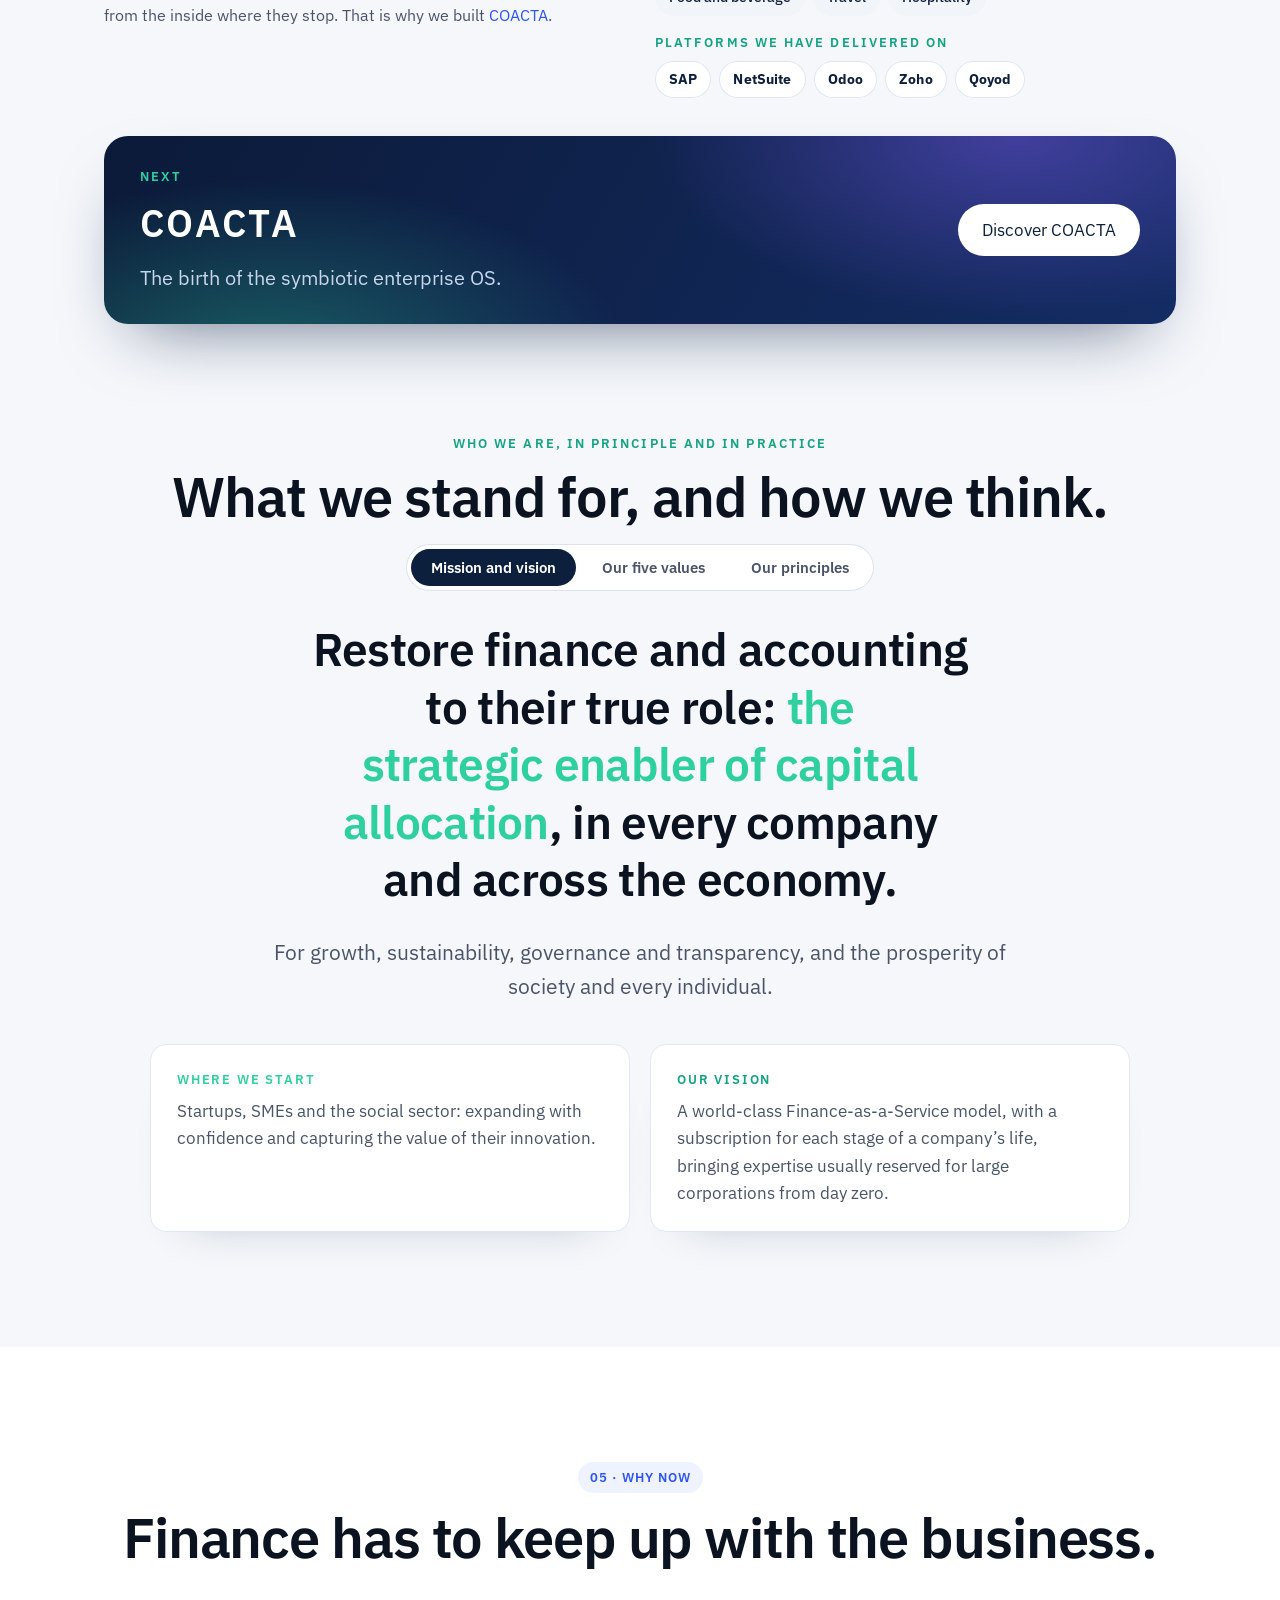
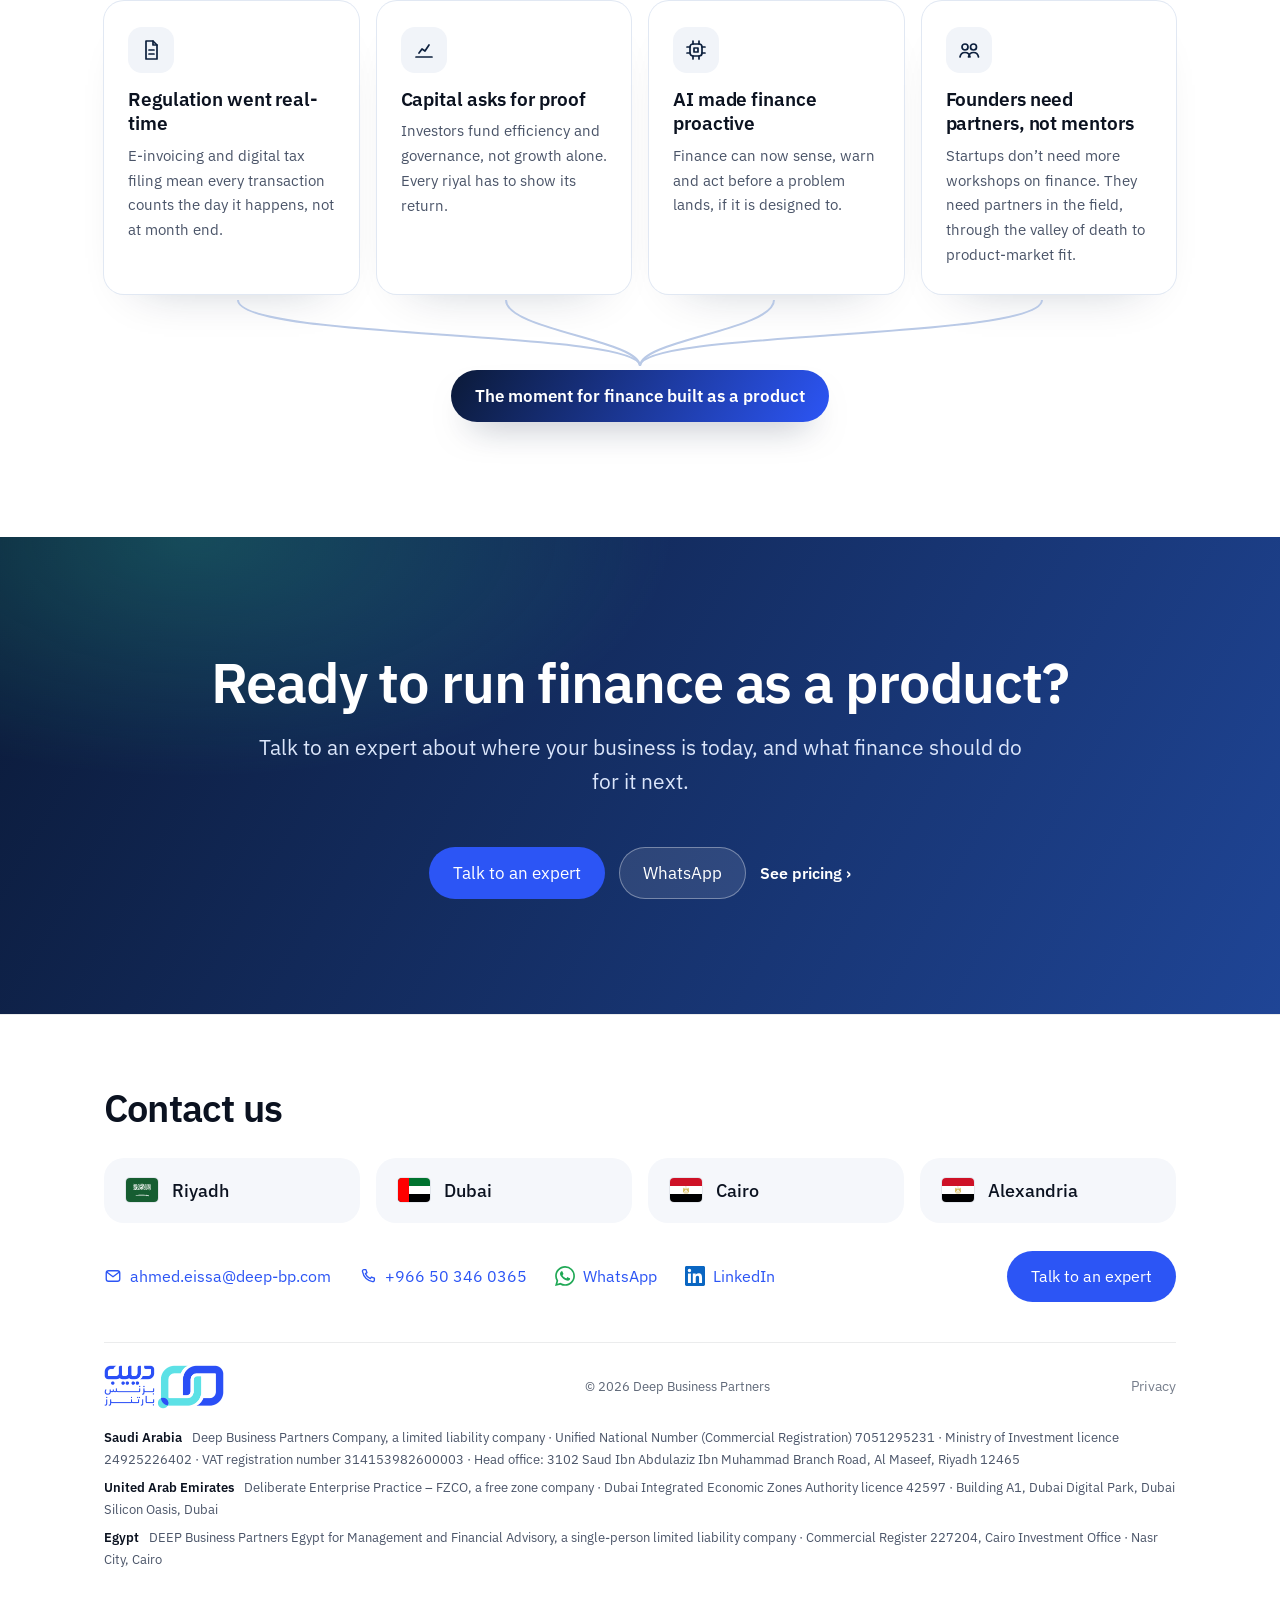
==== commit 8eb5fa49: "copy(site): the why, said strongly on three pages Our people: AI will rewrite traditional accounting" ====
--- a/index.html
+++ b/index.html
@@ -33,7 +33,7 @@
 <link rel="apple-touch-icon" href="assets/apple-touch-icon.png">
 <link rel="preconnect" href="https://fonts.googleapis.com"><link rel="preconnect" href="https://fonts.gstatic.com" crossorigin>
 <link href="https://fonts.googleapis.com/css2?family=IBM+Plex+Sans+Arabic:wght@400;500;600;700&family=IBM+Plex+Sans:wght@400;500;600;700&display=swap" rel="stylesheet">
-<link rel="stylesheet" href="assets/site.css?v=b5ec17472f">
+<link rel="stylesheet" href="assets/site.css?v=ab69b21386">
 </head>
 <body>
 <a class="skip" data-lang="ar" href="#ar">انتقل إلى المحتوى</a><a class="skip" data-lang="en" hidden href="#en">Skip to content</a>
@@ -277,6 +277,7 @@
         <p class="wu-years">أكثر من 20 عامًا في الإدارة المالية</p>
         <p class="wu-years-sub">مدير مالي سابق، في السعودية ومصر</p>
         <blockquote class="wu-quote">«المالية ليست مكتبًا خلفيًا، بل هي حيث تقرّر الشركة أين يذهب رأس مالها.»</blockquote>
+        <p class="wu-why">لا لأجعل المحاسبة أسرع، بل لأفتح للمالية أرضًا جديدة: من تسجيل القيمة إلى صنعها. للمؤسسين ومجالس الإدارة والمستثمرين، وللحكومات والقطاع غير الربحي، ولكل أسرة وعامل مستقل وعامل في الاقتصاد المرن يستحق حكمة مدير مالي. <b>هذا رهان عمري.</b></p>
         <div class="wu-facts"><div><b>9</b><span>دول</span></div><div><b>4</b><span>مكاتب</span></div><div><b>12</b><span>منتجًا وتجربة مصمَّمة</span></div></div>
         <a class="wu-more" href="deepers.html">تعرّف على دييبرز <span aria-hidden="true">›</span></a>
       </div>
@@ -574,6 +575,7 @@
         <p class="wu-years">20+ years in finance</p>
         <p class="wu-years-sub">Former CFO, in Saudi Arabia and Egypt</p>
         <blockquote class="wu-quote">“Finance is not a back office. It is where a company decides where its capital goes.”</blockquote>
+        <p class="wu-why">Not to make accounting faster, but to open a new territory for finance: from recording value to creating it. For founders, boards and investors; for governments and the social sector; and for every family, freelancer and gig worker who deserves a CFO’s wisdom. <b>This is the bet of my working life.</b></p>
         <div class="wu-facts"><div><b>9</b><span>countries</span></div><div><b>4</b><span>offices</span></div><div><b>12</b><span>designed products</span></div></div>
         <a class="wu-more" href="deepers.html">Meet the Deepers <span aria-hidden="true">›</span></a>
       </div>
--- a/assets/site.css
+++ b/assets/site.css
@@ -3046,3 +3046,9 @@
 .sample-tag{max-width:calc(100% - 28px);white-space:normal;line-height:1.35;text-align:center}
 @media (max-width:560px){ .sample-tag{font-size:10.5px;padding:4px 9px;top:8px;inset-inline-end:8px;max-width:calc(100% - 16px)} }
 @media (max-width:700px){ .hero-frame .sample-tag{position:static;display:block;width:fit-content;margin:10px auto 0;font-size:11px} }
+
+/* why-strong: the why, said plainly and strongly. */
+.wu-why{margin:22px 0 0;font-size:clamp(17px,1.5vw,19px);line-height:1.6;color:var(--ink-2);max-width:56ch}
+.wu-why b{color:var(--navy);font-weight:700}
+section.block.why > .wrap > h2 + p.why-lead{margin:16px auto 0;max-width:64ch;text-align:center;font-size:clamp(17px,1.5vw,19px);line-height:1.6;color:var(--ink-2)!important}
+.wu-why{font-size:clamp(18px,1.6vw,20px);color:var(--ink);font-weight:500;line-height:1.55}
